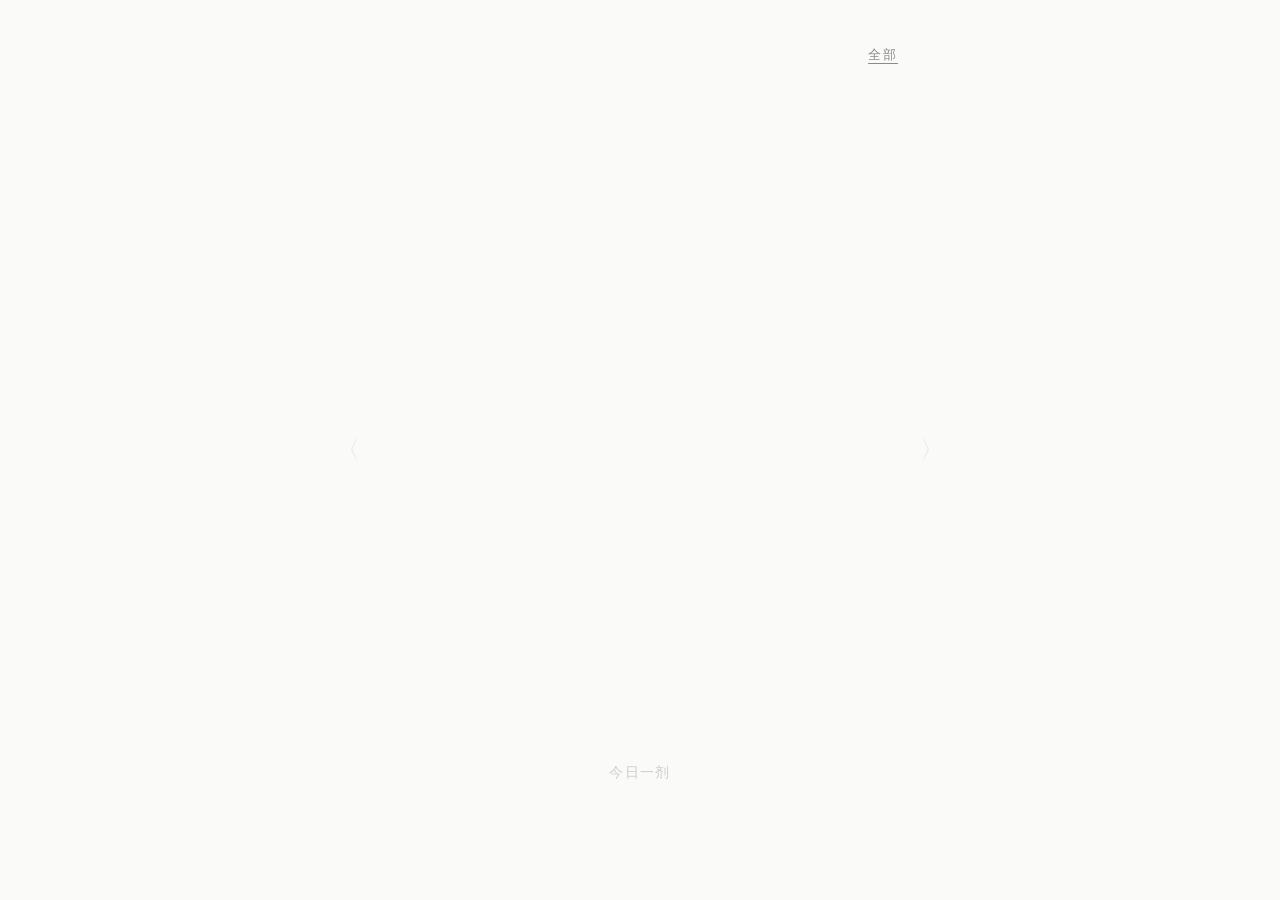
==== index.html @ f37bb840 "用书方_3.html 覆写 index.html" ====
<!DOCTYPE html>
<html lang="zh-CN">
<head>
<meta charset="UTF-8">
<meta name="viewport" content="width=device-width, initial-scale=1.0, maximum-scale=1.0, user-scalable=no">
<title>书方</title>
<style>
:root {
    --bg: #fafaf9;
    --text: #1a1a1a;
    --text-light: #8a8a86;
    --divider: #e8e6e3;
    --max-width: 640px;
    --padding-x: 32px;
}

* { box-sizing: border-box; margin: 0; padding: 0; }

body {
    background-color: var(--bg);
    color: var(--text);
    -webkit-font-smoothing: antialiased;
    overflow-x: hidden;
}

/* 选择模式：无衬线 */
.tag-btn, .daily-btn, .logo, .action-btn, .back-btn, .degraded-hint {
    font-family: "PingFang SC", "Noto Sans SC", -apple-system, sans-serif;
}

/* 阅读模式：衬线 */
.guide-text, .quote-text, .book-meta {
    font-family: "Noto Serif SC", "Source Han Serif SC", STSong, serif;
}

.view-container {
    max-width: var(--max-width);
    margin: 0 auto;
    padding: 0 var(--padding-x);
    min-height: 100vh;
    display: none;
    opacity: 0;
    transition: opacity 0.4s ease;
}

.view-container.active {
    display: flex;
    flex-direction: column;
    opacity: 1;
}

.hidden { display: none !important; }

/* ======== 首页 ======== */
.home-content {
    flex: 1;
    display: flex;
    flex-direction: column;
    justify-content: center;
    align-items: center;
    padding-bottom: 20vh;
}

.logo {
    font-size: 24px;
    font-weight: normal;
    letter-spacing: 0.5em;
    margin-bottom: 60px;
}

.tags-grid {
    display: grid;
    grid-template-columns: repeat(2, 1fr);
    gap: 20px 40px;
    margin-bottom: 60px;
}

button {
    background: none;
    border: none;
    color: var(--text);
    cursor: pointer;
    outline: none;
    -webkit-tap-highlight-color: transparent;
}

.tag-btn {
    font-size: 14px;
    letter-spacing: 0.05em;
    padding: 10px;
    transition: opacity 0.2s;
}

.tag-btn:active { opacity: 0.5; }

.daily-dose { margin-top: 40px; }
.daily-btn {
    font-size: 12px;
    color: var(--text-light);
    letter-spacing: 0.1em;
}

/* ======== 散落星空 Overlay ======== */
.grid-overlay {
    position: absolute; top: 0; left: 0; width: 100%; height: 100%;
    background: var(--bg); z-index: 60;
    opacity: 0; pointer-events: none;
    transition: opacity 0.5s cubic-bezier(0.4, 0, 0.2, 1);
}
.grid-overlay.visible {
    opacity: 1; pointer-events: auto;
}
.grid-close {
    position: absolute; top: 24px; left: var(--padding-x);
    font-size: 24px; color: #ccc; cursor: pointer; padding: 10px; z-index: 70;
}

/* 散落词条：绝对定位 + 有机漂浮动画 */
.star-word {
    position: absolute;
    font-family: "Noto Serif SC", "Source Han Serif SC", STSong, serif;
    font-size: 32px;
    letter-spacing: 0.2em;
    color: var(--text);
    text-align: center;
    cursor: pointer;
    background: none; border: none;
    padding: 12px 8px;
    -webkit-tap-highlight-color: transparent;
    transition: opacity 0.3s;
    animation: float-organic var(--float-dur, 5.5s) ease-in-out infinite;
    animation-delay: var(--float-delay, -2s);
    /* 默认不显示，overlay visible 时渐显 */
    opacity: 0;
    transition: opacity 0.6s 0.15s ease;
}
.grid-overlay.visible .star-word {
    opacity: var(--star-opacity, 1);
}
.star-word:active { opacity: 0.35 !important; }
.star-word.word-long {
    font-size: 26px; letter-spacing: 0.1em;
    left: 50% !important;
    transform: translateX(-50%);
}

/* 为长词单独定义含 translateX(-50%) 的动画 */
.star-word.word-long {
    animation: float-organic-long var(--float-dur, 6s) ease-in-out infinite;
    animation-delay: var(--float-delay, -1s);
}

@keyframes float-organic {
    0%, 100% { transform: translateY(0); }
    50%      { transform: translateY(-12px); }
}
@keyframes float-organic-long {
    0%, 100% { transform: translateX(-50%) translateY(0); }
    50%      { transform: translateX(-50%) translateY(-10px); }
}

/* ====== 每个词条的有机漂浮参数（坐标由 JS 动态注入） ====== */
.star-word:nth-child(1) { --float-dur: 5.2s; --float-delay: -1.5s; --star-opacity: 1; }
.star-word:nth-child(2) { --float-dur: 6.4s; --float-delay: -3.2s; --star-opacity: 1; }
.star-word:nth-child(3) { --float-dur: 4.8s; --float-delay: -0.8s; --star-opacity: 0.55; }
.star-word:nth-child(4) { --float-dur: 5.8s; --float-delay: -2.1s; --star-opacity: 1; }
.star-word:nth-child(5) { --float-dur: 7.0s; --float-delay: -4.5s; --star-opacity: 0.6; }
.star-word:nth-child(6) { --float-dur: 6.0s; --float-delay: -1.0s; --star-opacity: 1; }
.star-word:nth-child(7) { --float-dur: 5.5s; --float-delay: -3.8s; --star-opacity: 0.55; }
.star-word:nth-child(8) { --float-dur: 4.5s; --float-delay: -2.5s; --star-opacity: 1; }

/* ======== 处方页 ======== */
#dose-view { position: relative; padding-top: 40px; padding-bottom: 80px; }

.back-btn {
    position: absolute;
    top: 24px;
    left: var(--padding-x);
    font-size: 18px;
    color: rgba(0,0,0,0.2);
    padding: 10px 10px 10px 0;
}

.degraded-hint {
    font-size: 12px;
    color: #b0aea8;
    text-align: center;
    margin-top: 20px;
    margin-bottom: 20px;
}

.guide-section {
    margin-top: 60px;
    min-height: 60vh;
}

.book-id {
    font-size: 12px;
    color: var(--text-light);
    margin-bottom: 24px;
}

.guide-text p {
    font-size: 16px;
    line-height: 2.0;
    margin-bottom: 1.5em;
    text-align: justify;
}

/* 悬浮呼吸箭头 */
.scroll-hint {
    position: fixed;
    bottom: 24px;
    left: 50%;
    transform: translateX(-50%);
    font-size: 24px;
    color: var(--text);
    opacity: 0.15;
    animation: breathe 2s ease-in-out infinite;
    pointer-events: none;
    z-index: 10;
}

@keyframes breathe {
    0%, 100% { opacity: 0.1; }
    50% { opacity: 0.3; }
}

.quotes-section { margin-top: 100px; }

.book-meta { margin-bottom: 60px; }
.book-title { font-size: 16px; font-weight: bold; margin-bottom: 4px; }
.book-author { font-size: 14px; color: var(--text-light); }

.quote-item {
    margin-bottom: 60px;
    opacity: 0;
}

.quote-text {
    font-size: 18px;
    line-height: 2.2;
    text-align: justify;
    white-space: pre-wrap;
}

.quote-divider {
    width: 100%;
    height: 1px;
    background-color: var(--divider);
    margin: 30px 0 60px 0;
}

.extras-box {
    margin-top: 80px;
    font-size: 12px;
    color: var(--text-light);
    line-height: 1.8;
}

.end-marker {
    font-size: 10px;
    color: #ccc;
    text-align: center;
    margin-top: 60px;
    margin-bottom: 80px;
}

.footer-actions {
    display: flex;
    flex-direction: column;
    align-items: center;
    gap: 30px;
}

.action-btn {
    font-size: 14px;
    color: var(--text-light);
}

.next-dose { color: var(--text); }

/* ======== 新版首页：呼吸镜面 ======== */
.mirror-container {
    position: relative;
    width: 100vw;
    height: 100vh;
    display: flex;
    justify-content: center;
    align-items: center;
    transition: background-color 0.3s ease;
}

.touch-zone {
    position: absolute; top: 0; height: 100%; z-index: 10;
}
.touch-left { left: 0; width: 25%; }
.touch-right { right: 0; width: 25%; }
.touch-center { left: 25%; width: 50%; cursor: pointer; }

.word-scaler {
    transition: transform 0.3s cubic-bezier(0.4, 0, 0.2, 1);
    will-change: transform;
    z-index: 1;
    pointer-events: none;
}
.word-scaler.clicked {
    transform: scale(0.96);
}

.emotion-word {
    font-family: "Noto Serif SC", "Source Han Serif SC", STSong, serif;
    letter-spacing: 0.2em;
    color: var(--text);
    text-align: center;
    opacity: 0;
    pointer-events: none;
    will-change: transform, opacity;
}

.word-short { font-size: 48px; }
.word-long { font-size: 32px; letter-spacing: 0.1em; }

.emotion-word.breathing {
    animation: breatheAnim 5.5s cubic-bezier(0.4, 0.0, 0.2, 1) forwards;
}
@keyframes breatheAnim {
    0%   { opacity: 0; transform: scale(0.95) translateY(10px); }
    20%  { opacity: 1; transform: scale(1) translateY(0); }
    70%  { opacity: 1; transform: scale(1.02) translateY(0); }
    100% { opacity: 0; transform: scale(1.05) translateY(-5px); }
}

.all-tags-btn {
    position: absolute;
    top: 32px;
    right: var(--padding-x);
    font-size: 13px;
    color: #8a8a86;
    z-index: 30;
    cursor: pointer;
    letter-spacing: 0.15em;
    padding: 14px;
    text-decoration: underline;
    text-underline-offset: 4px;
}

.daily-dose-btn-mirror {
    position: absolute;
    bottom: 12%;
    font-size: 14px;
    color: var(--text-light);
    letter-spacing: 0.1em;
    z-index: 20;
    padding: 10px 20px;
    opacity: 0.4;
    transition: opacity 1s ease, color 1s ease;
}
.daily-dose-btn-mirror.idle-breathe {
    animation: pulseText 4s infinite alternate;
}
.daily-dose-btn-mirror.flash-highlight {
    opacity: 0.9 !important;
    color: var(--text) !important;
    animation: none;
}
@keyframes pulseText {
    0% { opacity: 0.4; }
    100% { opacity: 0.8; }
}

.grid-overlay { position: absolute; top: 0; left: 0; width: 100%; height: 100%; background: var(--bg); z-index: 60; display: flex; flex-direction: column; justify-content: center; align-items: center; opacity: 0; pointer-events: none; transition: opacity 0.4s ease; }
.grid-overlay.visible {
    opacity: 1; pointer-events: auto;
}
.grid-close {
    position: absolute; top: 24px; left: var(--padding-x);
    font-size: 24px; color: #ccc; cursor: pointer; padding: 10px;
}

/* ======== 方案 A'：排版符号暗喻（边缘括号） ======== */
.edge-hint {
    position: absolute;
    top: 50%;
    transform: translateY(-50%);
    font-family: "Noto Serif SC", "Source Han Serif SC", STSong, serif;
    font-size: 24px;
    color: var(--text);
    opacity: 0.08;
    pointer-events: none;
    z-index: 5;
    user-select: none;
}
.edge-left { left: 16px; }
.edge-right { right: 16px; }

/* 调整：手机上 opacity 0.08 太弱，提升到 0.12，并加大字号和加粗 */
@media (max-width: 639px) {
    .edge-hint {
        opacity: 0.18;
        font-weight: 400;
    }
}

/* ======== 方案 C：延迟轻语 ======== */
.delayed-whisper {
    position: absolute;
    bottom: 20%;
    font-family: "PingFang SC", "Noto Sans SC", sans-serif;
    font-size: 10px;
    color: #ccc;
    letter-spacing: 0.1em;
    opacity: 0;
    pointer-events: none;
    z-index: 20;
    transition: opacity 1.5s ease;
}
.delayed-whisper.show {
    opacity: 1;
}

@media (min-width: 640px) {
    :root { --padding-x: 48px; }
}

</style>
</head>
<body>

    <div id="home-view" class="view-container mirror-container active">
        <div class="all-tags-btn" id="btn-show-all" style="font-family:'PingFang SC','Noto Sans SC',sans-serif">全部</div>

        <div class="edge-hint edge-left">〈</div>
        <div class="edge-hint edge-right">〉</div>

        <div class="touch-zone touch-left" id="zone-prev"></div>
        <div class="touch-zone touch-center" id="zone-enter"></div>
        <div class="touch-zone touch-right" id="zone-next"></div>

        <div class="word-scaler" id="word-scaler">
            <div id="emotion-display"></div>
        </div>

        <div class="delayed-whisper" id="delayed-whisper">轻触左右边缘切换</div>

        <div class="daily-dose-btn-mirror" id="daily-btn-mirror">今日一剂</div>

        <div class="grid-overlay" id="grid-overlay" style="display:none">
            <div class="grid-close" id="btn-close-all">×</div>
            <button class="star-word" data-tag="无聊">无聊</button>
            <button class="star-word" data-tag="迷茫">迷茫</button>
            <button class="star-word" data-tag="厌倦">厌倦</button>
            <button class="star-word" data-tag="浮躁">浮躁</button>
            <button class="star-word" data-tag="疲惫">疲惫</button>
            <button class="star-word word-long" data-tag="空游无所依">空游无所依</button>
            <button class="star-word" data-tag="烦闷">烦闷</button>
            <button class="star-word" data-tag="平淡">平淡</button>
        </div>
    </div>

    <div id="dose-view" class="view-container hidden">
        <button class="back-btn" id="nav-back">←</button>
        <div id="degraded-hint" class="degraded-hint hidden"></div>
        <div class="guide-section">
            <div class="book-id" id="render-id"></div>
            <div class="guide-text" id="render-guide"></div>
        </div>
        <div class="scroll-hint" id="scroll-arrow">↓</div>
        <div class="quotes-section" id="render-quotes"></div>
        <div class="footer-actions hidden" id="footer-actions">
            <button class="action-btn next-dose" id="nav-next">换一剂 →</button>
            <button class="action-btn back-home" id="nav-home">回到首页</button>
        </div>
    </div>

<script>
var BOOKS = [{"id":"001","title":"棋王","author":"阿城","summary":"一个痴迷下棋的知青，在最匮乏的年代里活出了最富足的样子","tags":{"primary":"迷茫","secondary":["浮躁","空游无所依"]},"guide":"你并不是不知道自己要什么。你知道得太多了。\n\n大学像一张摆满菜单的桌子，所有人都在告诉你\"这个有前途\"\"那个最保值\"，你每样都尝了一口，却没有一样真正饿了你的胃。迷茫不是选项不够多的病，恰好相反——是你脑子里塞了太多别人的菜单，反而听不见自己胃在叫。王一生面对这个问题的时候，他的解法近乎粗暴：别想了，下棋。别人串联、刷题、走关系，他就坐在那儿，跟一盘棋较劲。他把命放在棋里，棋就还他一个不被时代冲走的位置。\n\n这个叫\"棋呆子\"的人身上有一种你不太能在校园里看到的品质：他不急于解释自己。别人觉得他呆、觉得他怪，他就笑一笑，继续摆棋。不争辩、不剖白、不写小作文自我辩护。这种近乎沉默的笃定，在一个人人都在经营人设的环境里，是一种很稀缺的定力。迷茫的时候，你最需要的不是更清晰的规划，而是先找到一件不需要向任何人解释理由的事情，然后先把它做完。\n\n读完《棋王》大约需要一个下午。不长，刚好够你从宿舍床铺滑到书桌前。不用做笔记，不用画思维导图，你就看王一生怎么在火车上吃饭——米饭粒儿沾了一脸，一粒一粒捡起来吃掉——然后你会知道，\"活着\"这事儿，有时候就藏在把一件小事做到底的执拗里。","quotes":["我因为不喜欢象棋，也就不去关心什么象棋冠军，但王一生的大名，却常被班上几个棋篓子供在嘴上，我也就对其事迹略闻一二，知道王一生外号棋呆子，棋下得很神不用说，而且在他们学校那一年级里数理成绩总是前数名。我想棋下得好而有个数学脑子，这很合情理，可我又不信人们说的那些王一生的呆事，觉得不过是大家寻佚闻鄙事以快言论罢了。","棋开始了。上千人不再出声儿。只有自愿服务的人一会儿紧一会儿慢地用话传出棋步，外边儿自愿服务的人就变动着棋子儿。风吹得八张大纸哗哗地响，棋子儿荡来荡去。太阳斜斜地照在一切上，烧得耀眼。前几十排的人都坐下了，仰起来看，后面的人也挤得紧紧的，一个个土眉土眼，头发长长短短吹得飘，再没人动一下，似乎都要把命放在棋里搏。\n\n我心里忽然有一种很古的东西涌上来，喉咙紧紧地往上走。读过的书，有的近了，有的远了，模糊了。平时十分佩服的项羽、刘邦都在目瞪口呆，倒是尸横遍野的那些黑脸士兵，从地下爬起来，哑了喉咙，慢慢移动。一个樵夫，提了斧在野唱。忽然又仿佛见了呆子的母亲，用一双弱手一张一张地折书页。","不久，脚卵抬起头，看着王一生说：\"天下是你的。\"抽出一支烟给王一生，又说：\"你的棋是跟谁学的？\"王一生也看着脚卵，说：\"跟天下人。\""],"extras":{"availability":"微信读书免费可读；纸书收录于阿城文集《棋王·树王·孩子王》","ifYouLike":"《树王》《孩子王》（阿城同系列）；《活着》（余华）——同样是在匮乏中活出尊严的故事"}},{"id":"002","title":"给青年的十二封信","author":"朱光潜","summary":"一位美学大师用十二封信，和年轻人聊读书、动与静、升学、人生——不教你怎么赢，但教你怎么活","tags":{"primary":"迷茫","secondary":["浮躁","烦闷"]},"guide":"你说你迷茫。但这可能不是一个\"问题\"，而是一个\"阶段\"——区别在于，前者需要被解决，后者只需要被穿越。\n\n\"迷茫\"这个词本身就暴露了你的姿势：你在用眼睛找路，而不是用脚。你站在十字路口，希望有人告诉你哪条路是对的，但朱光潜在第一封信里就把这条路堵死了——他不给答案。不是因为他吝啬，而是因为他知道，别人给的答案在你身上待不了三天。所以他只做一件事：给你一套自己找答案的方法。谈读书，说你与其碎片化地刷帖子，不如拿一整块时间啃一本\"不紧急\"的书，因为\"在读书中寻出一种趣味，你将来抵抗引诱的能力比别人定要大些\"。谈动与静，说人之所以烦闷，大半是因为身体和心灵有一个闲着——解决烦闷的方法不是想通，而是动起来。谈升学选课，说别把兴趣和社会需求对立起来，你感兴趣的东西做到极致，社会自然会为它定价。\n\n十二封信，写于将近一百年前。一百年前的年轻人也在迷茫，迷茫的内容换了一茬又一茬，但迷茫的结构一模一样。这至少说明一件事：迷茫不是你的错，它是二十岁的出厂设置。\n\n每封信只需十分钟。一天读一封，读完就合上。这十二天里你可能不会\"想通\"任何东西——但你可能会开始做一些事。而这恰好就是朱光潜想说的全部：路是在走的过程中被踩出来的，不是在站的过程中被看出来的。","quotes":["你如果在读书中寻出一种趣味，你将来抵抗引诱的能力比别人定要大些。这种兴趣你现在不能寻出，将来永不会寻出的。凡人都越老越麻木，你现在已比不上三五岁的小孩子们那样好奇、那样兴味淋漓了。你长大一岁，你感觉兴味的锐敏力便须迟钝一分。","愁生于郁，解愁的方法在泄；郁由于静止，求泄的方法在动。从前儒家讲心性的话，从近代心理学眼光看，都很粗疏，只有孟子的\"养气\"说、宋儒的\"变化气质\"说，是颠扑不破的。我把这两说综合起来，下一个注脚：便是\"在动中求泄\"。","做学问，做事业，在人生中都只能算是第二桩事。人生第一桩事是生活。我所谓\"生活\"是\"享受\"，是\"领略\"，是\"培养生机\"。假若为学问为事业而忘却生活，那种学问事业在人生中便失其真正意义与价值。","所谓真正立志，不仅要接受现在的事实，尤其要抓住现在的机会。如果立志要做一件事，那件事的成功尽管在很远的将来，而那件事的发动必须就在目前一顷刻。"],"extras":{"availability":"微信读书免费可读（多个版本）；纸书各出版社均有","ifYouLike":"《谈美》（朱光潜）——同一支笔写美学，更轻盈；《沉思录》（马可·奥勒留）——如果朱光潜是朋友，奥勒留是那个沉默的长辈"}},{"id":"003","title":"心流：最优体验心理学","author":"米哈里·契克森米哈赖（Mihaly Csikszentmihalyi）","summary":"用几十年的实证研究回答一个古老问题：人什么时候最快乐？答案是——完全沉浸在一件事里，忘记时间存在的时候","tags":{"primary":"浮躁","secondary":["无聊","平淡"]},"guide":"你不是浮躁。你是被设计成这样的。\n\n每一个 app 背后都站着一群全世界最聪明、收入最高的工程师，他们的工作不是服务你，而是让你的注意力停不下来。你滑走一个视频，下一个自动补上；你关掉一个通知，三个新的弹出来。你觉得自己\"缺乏专注力\"？不对。你的专注力没有被削弱——它只是被一群比你更懂你大脑弱点的人精确地收割了，然后卖给了广告商。这不是你的错。但这确实是你的问题——因为你已经太久没有体验过一种叫做\"心流\"的感觉：完全沉浸在一件事里，忘记自己、忘记时间、忘记手机还存在。\n\n契克森米哈赖用几十年的实证研究把这个词钉在了心理学地图上。他发现了一个反直觉的事实：人类最快乐的时刻，不是放松的时候，不是享乐的时候，而是\"用全部技能去应对一个刚好超出能力边界的挑战\"的时候。打游戏时的忘我、打球时的手感、解题时的沉浸——这些都是心流的廉价版本。昂贵版本的心流需要四个条件：清晰的目标、即时的反馈、挑战与技能的平衡、对当下的完全投入。好消息是，这四个条件不需要你删除所有 app 去深山修行，你只需要把它们种进你已有的日常生活里。\n\n这本书不用从头读到尾。先读第三章和第四章，大概两小时。读完后，挑一件你今天非做不可的事——洗碗、跑步、背单词都行——在开始之前给自己定一个微小的目标（比如\"洗完所有碗之前不摸手机\"），然后只关注这一个目标。你会想起很久以前，那时候你还不靠滑手机来杀死时间，那时候二十分钟像一辈子那么长，并且一点都不无聊。","quotes":["心流即一个人完全沉浸在某种活动当中，无视其他事物存在的状态。这种体验本身带来莫大的喜悦，使人愿意付出巨大的代价。","控制意识才能控制体验，而控制意识最直接的方法，就是控制注意力。注意力是一种稀缺资源，它决定哪些信息进入意识，哪些被排除在外。","大多数人一生都在两种状态之间来回摆动：工作时感到焦虑，闲暇时感到无聊。而心流体验恰好处于焦虑与无聊之间的那个窄道——当挑战刚好超出技能，两者同时被拉高时，心流就会出现。","幸福并非瞬间发生，也不受外在事件操纵，而是取决于我们对外在事物的阐释。只有学会控制意识的人，才能决定自己的生活体验，进而接近幸福。"],"extras":{"availability":"微信读书可读（中信出版社译本）；英文原版 Flow: The Psychology of Optimal Experience","ifYouLike":"《刻意练习》（安德斯·艾利克森）——心流的操作方法；《贪婪的多巴胺》（丹尼尔·利伯曼）——从神经科学解释为什么短视频比心流更容易上瘾"}},{"id":"004","title":"德米安：彷徨少年时","author":"赫尔曼·黑塞（Hermann Hesse）","summary":"一个少年在光明与黑暗之间找到真正的自我——每个大学生的内心传记","tags":{"primary":"迷茫","secondary":["烦闷"]},"guide":"你总觉得你应该活成一个\"更好的人\"。这是你最累的地方，也是你最迷茫的根源。\n\n黑塞管这个叫\"光明世界\"——父母教给你的规矩、老师表扬的品质、朋友圈里被点赞的人设。你在这个世界里活了二十年，熟练、安全、但总觉得哪里不对劲。因为还有一个\"黑暗世界\"——那些你不能跟人说的嫉妒、不甘、生理冲动、对某些人的莫名厌恶——被你压在意识底下，假装不存在。辛克莱在书里用的词是\"该隐的印记\"。他花了整本书的时间去理解一件事：你不是要消灭你的黑暗面，你是要把光明和黑暗合在一起，变成你真正的名字。德米安帮他做了这件事，而你身边可能还没有德米安——这本书可以临时顶替一下。\n\n这不是一本\"读完就豁然开朗\"的书。你读的时候大部分时间会跟辛克莱一样困惑。但你会记住一个意象：一只鸟要从蛋壳里出来。蛋壳就是你现在的生活——舒服、透明、但也困住你。啄破壳的过程疼，而且你不知道外面是什么。黑塞说，没有人能替你把壳啄破，但有人可以告诉你：壳外面有空气。\n\n全书很短，但建议你分成三个晚上读完。每次读到你觉得\"这个角色在说我也不懂的话\"的时候，就合上书——第二天你会发现，那些话睡了一觉后变清楚了。这不是魔法，这是黑塞。","quotes":["鸟要挣脱出壳。蛋就是世界。谁要出生，就必须摧毁一个世界。鸟飞向神。神的名字叫阿布拉克萨斯。","每个人的生命都是一条通向自我的路，是一条路的尝试，是一条小径的悄然召唤。从来不曾有人完全成为他自己，但每个人都努力想要成为他自身——有人模糊地，有人清楚地，各尽其力。","我想要的，只是试着活出我内心真正想要活出的东西。为什么这如此困难？","如果你生来就是一只蝙蝠，你就不必像鸵鸟那样看问题。你只需正视自己的深渊，而不是把它推到别人身上。"],"extras":{"availability":"微信读书可读（多个译本，推荐姜乙译本）","ifYouLike":"《悉达多》（黑塞同作者，更短更轻）；《牧羊少年奇幻之旅》（保罗·柯艾略）——如果德米安的象征让你觉得太重，这本是它的轻量版"}},{"id":"005","title":"素履之往","author":"木心","summary":"一本不需要从头读的书——翻到哪页读哪页，每句话都是一个独立的宇宙","tags":{"primary":"无聊","secondary":["厌倦","迷茫"]},"guide":"你觉得无聊。打开手机，滑十分钟，更无聊了。不是因为手机里没有东西——是因为那些东西都不需要你动脑子。你在用不需要咀嚼的内容喂养一个需要咀嚼的大脑，然后这个大脑告诉你：我还是饿。\n\n木心写的是一本\"不需要从头读\"的书。你随便翻到哪一页，一两句话，然后合上。他会说\"生活的最佳状态是冷冷清清的风风火火\"，会说\"玩物丧志，其志小，志大者玩物养志\"，会说\"所谓无底深渊，下去，也是前程万里\"。每一句都像一个精心布置的思维陷阱——你以为你懂了，走两步发现不对，再走两步发现他说的跟你第一反应想的完全相反。这个过程叫做\"咀嚼\"。你刷一百条短视频，大脑在接收；你读一句木心，大脑开始工作。无聊和独处之间，就差这一层认知的窗户纸。\n\n这本书最适合放在手机旁边。每次你想打开一个短视频 app 的时候，先打开这本书，读一句。读完合上。你会开始发现，那句话在你走路、吃饭、发呆的时候自己发酵。你不是无聊——你只是太久没有给大脑喂需要消化的东西了。","quotes":["生活的最佳状态是冷冷清清的风风火火。","玩物丧志，其志小，志大者玩物养志。","所谓无底深渊，下去，也是前程万里。","一个人到世界上来，来做什么？爱最可爱的，最好听的，最好看的，最好吃的。","地图是平的，历史是长的，艺术是尖的。"],"extras":{"availability":"微信读书可读；纸书收录于木心作品系列（广西师范大学出版社）","ifYouLike":"《哥伦比亚的倒影》（木心散文，比素履更绵长）；《惶然录》（费尔南多·佩索阿）——另一个躲在文字后面的灵魂，比木心更不安"}},{"id":"006","title":"活着","author":"余华","summary":"一个人送走了他生命中的每一个人，然后继续活着——这不是惨，是告诉你\"活着\"这个词本身就够了","tags":{"primary":"厌倦","secondary":["疲惫","烦闷"]},"guide":"你说你厌倦了。厌倦上课，厌倦食堂，厌倦每天一模一样的生活。你说你累了。这种累不是身体累——身体累睡一觉就好了——这种累是心里的累：跟人相处要算计，不跟人相处又孤独，想努力不知道往哪使劲，想躺平又觉得自己在浪费生命。\n\n福贵没有时间想这些。\n\n他从一个败光家产的少爷，变成一介佃农。他亲手埋了他爹、他娘、他儿子有庆、他女儿凤霞、他老婆家珍、他女婿二喜、他外孙苦根。七个人，七座坟，他一个一个挖、一个一个埋。然后他买了一头老牛，耕田、吃饭、睡觉。余华没有让福贵崩溃。余华让福贵活着。是因为\"活着\"这件事本身不需要理由——不是\"为了什么而活着\"，就是\"活着\"。你厌倦的那些日常——去食堂的路上阳光很好、室友在打鼾你还没睡、洗了个热水澡——福贵用一辈子告诉你，这些东西就是活着的全部内容。\n\n读完你可能会沉默一段时间。不是难过——是觉得\"哦，原来我已经在活着了\"。这不需要你考到什么成绩、拿到什么 offer、完成什么计划。你已经在了。你在呼吸。这件事本身就够。","quotes":["人是为活着本身而活着的，而不是为活着之外的任何事物所活着。","我看着那条弯曲着通向城里的小路，听不到我儿子赤脚跑来的声音。月光照在路上，像是撒满了盐。","做人还是平常点好，争这个争那个，争来争去赔了自己的命。像我这样，说起来是越混越没出息，可寿命长。我认识的人一个挨着一个死去，我还活着。","最初我们来到这个世界，是因为不得不来；最终我们离开这个世界，是因为不得不走。"],"extras":{"availability":"微信读书可读；纸书极便宜、到处有售","ifYouLike":"《许三观卖血记》（余华同作者，比活着多了一点幽默）；《人生海海》（麦家）——另一个\"活着\"的故事，更曲折"}},{"id":"007","title":"被讨厌的勇气","author":"岸见一郎 / 古贺史健","summary":"一个困惑的年轻人和一位哲人用五个夜晚，把你的\"精神内耗\"逐层拆解，然后告诉你：你所有的痛苦都是你自己选的——你可以不选","tags":{"primary":"疲惫","secondary":["迷茫","烦闷"]},"guide":"你看这页之前，脑子里可能同时跑着三件事：某人前天那句话到底什么意思？辅导员发的那个通知要不要跟？自己好像又在浪费时间了怎么办？三件事织成一张网，你在网里打转，什么都没做，但特别累。\n\n阿德勒心理学管这个状态叫\"对他人的课题的过度介入\"。全书最锋利的概念叫\"课题分离\"——一件事的后果最终由谁承担，这件事就是谁的课题。别人怎么看你，是别人的课题，不是你的。你为之焦虑、害怕冲突、反复自我审查——这些不是别人的控制，是你自己选择把别人的课题扛在了肩上。听起来冷血？哲人用了整本书跟你辩论这件事。年轻人反复质疑、反驳、甚至愤怒——你想得到的反驳他都说了一遍，你想不到的他也说了。然后哲人逐一回应。\n\n这不是一本温情脉脉的书。你读完第一夜可能会不舒服——因为它不共情你，它戳你。读到第三夜你会开始觉得好笑——好笑自己困在那么多\"别人怎么想\"里。\"被讨厌的勇气\"不是说你要做一个讨厌的人，而是说自由就是不再害怕被某些人讨厌。你不必讨好所有室友、所有同学、所有长辈。你只需要对自己诚实。\n\n建议按书的节奏读——五个夜晚，每次读一夜（约 40 页）。哲人每顿辩论的量刚好够消化一个晚上。合上书之后，想想\"今天哪件事其实不是我的课题\"。","quotes":["所谓的自由，就是被别人讨厌。如果你无法承受被人讨厌，那你就只能继续不自由地活着。","基本上一切人际关系的矛盾，都起因于对别人的课题妄加干涉，或自己的课题被别人妄加干涉。只要能够进行课题分离，人际关系就会发生剧烈改变。","人之所以不幸，并不是因为过去或环境，更不是因为能力不足，只是因为缺乏\"获得幸福的勇气\"。","不与任何人竞争，只要自己不断前进即可。健全的自卑感不是来自与他人的比较，而是来自与\"理想的自己\"的比较。"],"extras":{"availability":"微信读书可读","ifYouLike":"《自卑与超越》（阿德勒原著，更学术但更原汁原味）；《非暴力沟通》（马歇尔·卢森堡）——课题分离解决了\"要不要管\"，非暴力沟通解决\"怎么管\""}},{"id":"008","title":"我与地坛","author":"史铁生","summary":"一个人在轮椅上把一座废弃的古园坐了十五年，把它坐成了一个宇宙","tags":{"primary":"空游无所依","secondary":["迷茫","烦闷"]},"guide":"你感到\"空游无所依\"。这个状态很抽象——没有具体的痛处，但也没有具体的锚点。你漂浮在课表、食堂、宿舍之间，像一只没系绳的气球，往哪飘都行，但往哪飘都不重要。\n\n史铁生二十岁那年突然走不了路了。这不是比喻——他真的站不起来了。愤怒、绝望、把自己关在屋子里。然后有一天他被推进了一个废弃的古园——北京地坛。他本以为只是消磨一个下午，结果他把地坛坐了十五年。在这十五年里，他发现了一件事：一个人的锚点可以不是\"事业\"、\"成就\"、\"被人需要\"这些大词，而是一种\"看见\"——看见四季在园子里轮转，看见一个老人每天准时来散步，看见落日把一面旧墙染成琥珀色，看见自己的母亲偷偷跟在轮椅后面不敢让他发现。《我与地坛》最惊人的地方在于，它不是一个\"身残志坚\"的故事。它是一个人用最缓慢的速度、在最窄小的范围内，重新学会\"待在世界上\"的故事。\n\n读这一篇就够了（书里还有其他篇目，但《我与地坛》那一篇是核心）。大概一个小时。读的时候注意看史铁生写景物的方式——他不抒情，他只描述。一棵树、一束光、一片雪。他写这些东西的方式会让你突然意识到：你很久没有真正\"看见\"你身边的东西了。无依不是因为没有东西可以依靠。是因为你还没有坐下来，安静到足够去依靠它们。","quotes":["一个人，出生了，这就不再是一个可以辩论的问题，而只是上帝交给他的一个事实；上帝在交给我们这件事实的时候，已经顺便保证了它的结果。所以死是一件不必急于求成的事，死是一个必然会降临的节日。","多年来我头一次意识到，这园中不单是处处都有过我的车辙，有过我车辙的地方也都有过母亲的脚印。","太阳，他每时每刻都是夕阳也都是旭日。当他熄灭着走下山去收尽苍凉残照之际，正是他在另一面燃烧着爬上山巅布散烈烈朝辉之时。","就命运而言，休论公道。"],"extras":{"availability":"微信读书可读（收录于《我与地坛》同名散文集）","ifYouLike":"《病隙碎笔》（史铁生，更碎更哲学）；《瓦尔登湖》（梭罗）——另一个把一片固定区域活成一个宇宙的人"}},{"id":"009","title":"刀锋","author":"威廉·萨默塞特·毛姆（W. Somerset Maugham）","summary":"一个退伍兵不工作、不社交、不解释，满世界晃荡找\"人生的意义\"——如果你也在找，他不是答案，但他证明了找本身就是一种活法","tags":{"primary":"空游无所依","secondary":["迷茫","厌倦"]},"guide":"你有过一个瞬间——比如周五晚上所有人都出去玩了，你一个人坐在宿舍里，突然不知道自己在干什么。不是难过，不是焦虑，就是\"空\"。像站在候车室的正中间，四面都有出口，但没有一个上面写着你的名字。\n\n拉里·达雷尔在书里花了十年来回答这个问题。他在一战中开过战斗机，亲眼看见战友死在他面前。退伍回来，他有体面的收入、可以迎娶一个漂亮的芝加哥姑娘、随时能进入她父亲的企业。他没有哭天喊地，也没有看破红尘。他只是说：我不想这样活。然后他去了巴黎，窝在图书馆里读哲学，每天八到十个小时。去了印度，学瑜伽、冥想、见各种奇奇怪怪的人。去了一个煤矿做苦力。最后他成了一个\"没有职业的人\"，在纽约开出租，写一本没人会出版的书。所有人都在说他荒废了人生，只有他自己知道——他一生都在做一件事：找出\"我是谁\"的答案。这件事没有 deadline，没有 KPI，而他非常认真地在做。\n\n这本小说最有意思的地方是：毛姆没有让你去崇拜拉里。他让你同时看到拉里的未婚妻伊莎贝尔——结婚、住大房子、过上流社会生活，而且过得不错。你是伊莎贝尔还是拉里？毛姆不替你选。他只是证明了一件事：空游无所依不一定是一种病；也许你只是在漂浮期，而有些人漂浮了一辈子，然后活着抵达了。","quotes":["一把刀的锋刃很不容易越过，因此智者说得救之道是困难的。","我想知道人生到底是为什么，有没有意义。我不在乎犯错误。也许在犯了一个错误之后，我能发现自己到底要什么。","我从来不觉得日子无聊。我有很多事情要想，有很多书要读。","人生如果不想随波逐流，就等于是场豪赌。但大多数人，只是求生，只有少数人才生活。"],"extras":{"availability":"微信读书可读（多个译本，推荐周煦良译本）","ifYouLike":"《月亮与六便士》（毛姆同作者，更极端的选择）；《斯通纳》（约翰·威廉斯）——另一条\"不随波逐流\"的路，比拉里更安静"}},{"id":"010","title":"人间草木","author":"汪曾祺","summary":"一个老头写葡萄怎么长、咸鸭蛋怎么腌、昆明的雨怎么下——你读完之后发现，烦闷的解药是\"把感官重新打开\"","tags":{"primary":"烦闷","secondary":["平淡","无聊"]},"guide":"你烦闷的时候有没有想过：你多久没有闻过东西了？\n\n不是手机屏幕的味道，不是食堂油炸的味道——是雨后的泥土、晒过的被子、走过一棵开花的树突然被香气砸到头。汪曾祺的《人间草木》不是写给你的大脑的，是写给你的鼻子、舌头、手指尖的。他写葡萄：\"葡萄喝起水来是惊人的。它真是在喝哎！\"写昆明的雨：\"昆明的雨季是明亮的、丰满的，使人动情的。\"写咸鸭蛋：\"筷子头一扎下去，吱——红油就冒出来了。\"没有宏大的主题，没有深刻的思想。他就是坐在院子里，看着植物长，然后记下来。\n\n为什么这个能治烦闷？因为烦闷的人有一个特征：你跟此刻绝缘。你在食堂吃饭，脑子里在想下午的事；你在上课，心里在烦昨天的事。你从来没有真正在食堂，吃那顿饭，尝那个味道。汪曾祺的文字在你眼前展开的东西不多——一棵葡萄藤、一颗咸鸭蛋、一场雨——但每一件都让你重新\"看见\"它。\"看见\"之后你发现，原来你身边有这么多东西值得看。烦闷不是因为生活没意思，是因为你把感官的闸门关了。打开它，不需要去远方，只需要低头。\n\n这本书不需要从头读到尾。建议每天读一到两篇（每篇 5-10 分钟），当饭间读物。别在饿了的时候读——他写吃的东西，杀伤力太大。","quotes":["葡萄喝起水来是惊人的。它真是在喝哎！葡萄藤的组织跟别的果树不一样，它里面是一根一根细小的导管。这一点，中国的古人早就发现了。《图经》云：\"根苗中空相通。圃人将货之，欲得厚利，暮溉其根，而晨朝水浸子中矣，故俗呼其苗为木通。暮溉其根，而晨朝水浸子中矣。\"这么说来，葡萄简直是直接在水里吸收水分的。浇了水，不大一会，它就从根直吸到梢，你简直可以听见它喝水的声音。","昆明的雨季是明亮的、丰满的，使人动情的。城春草木深，孟夏草木长。昆明的雨季，是浓绿的。草木的枝叶里的水分都到了饱和状态，显示出过分的、近于夸张的旺盛。","高邮咸蛋的特点是质细而油多。蛋白柔嫩，不似别处的发干、发粉，入口如嚼石灰。油多尤为别处所不及。鸭蛋的吃法，带壳切开，是一种，那是席间待客的办法。平常食用，一般都是敲破\"空头\"用筷子挖着吃。筷子头一扎下去，吱——红油就冒出来了。","如果你来访我，我不在，请和我门外的花坐一会儿。它们很温暖，我注视它们很多很多日子了。"],"extras":{"availability":"微信读书可读；纸书多个版本，推荐江苏文艺出版社","ifYouLike":"《食事》（汪曾祺同作者，只写吃，更专一）；《枕草子》（清少纳言）——平安时代一个宫廷女官记录\"觉得高兴的事\"：春天是破晓的时候，夏天是夜里，秋天是傍晚"}},{"id":"011","title":"陶庵梦忆","author":"张岱","summary":"一个极致繁华的过来人，在失去一切后回忆他见过的每一场雪、每一盏灯、每一出戏","tags":{"primary":"浮躁","secondary":["空游无所依","厌倦"]},"guide":"你有多久没有安静地看一场雪了？\n\n不是手机里刷到的雪景视频——是真的坐在一个地方，不说话，不动，看着白的东西从天上往下掉，看了很久，久到你觉得时间变慢了。张岱的《陶庵梦忆》是这个速度的书。他年轻时是晚明最会玩的人：中秋赏月要租几百条船、元宵观灯要看遍绍兴城里每一处灯火、喝茶要自己养一头专门运惠山泉水的驴。然后明朝亡了。他失去了一切，披发入山，形同乞丐，开始在回忆里活着。他写了湖心亭看雪——夜深了，一个人、一条船、一炉火，去湖心看雪。\"天与云与山与水，上下一白。湖上影子，惟长堤一痕、湖心亭一点、与余舟一芥、舟中人两三粒而已。\"这篇 159 个字，是中国文学史上最安静的一页。\n\n浮躁是什么？浮躁是你的时间感被调快了。你觉得一个下午很长但一刷手机就没了，你觉得一个学期很快又什么都没做成。张岱的文字是一种\"慢速播放\"。每一篇都极短——50 到 200 字——但读完之后你会发现自己自动放慢了。不需要努力，不需要冥想。就是被他的文字拖进了他的时间节奏里。\n\n建议一天读一篇，晨起或者睡前。不要多。多了就快了，快了就白读了。","quotes":["崇祯五年十二月，余住西湖。大雪三日，湖中人鸟声俱绝。是日更定矣，余挐一小舟，拥毳衣炉火，独往湖心亭看雪。雾凇沆砀，天与云与山与水，上下一白。湖上影子，惟长堤一痕、湖心亭一点、与余舟一芥、舟中人两三粒而已。","林下漏月光，疏疏如残雪。","人无癖不可与交，以其无深情也；人无疵不可与交，以其无真气也。","鸡鸣枕上，夜气方回。因想余生平，繁华靡丽，过眼皆空，五十年来，总成一梦。"],"extras":{"availability":"微信读书可读（多个版本，推荐中华书局或上海古籍版）；英文译本也极佳","ifYouLike":"《浮生六记》（沈复）——另一个在平淡中找到无限的人；《徒然草》（吉田兼好）——日本版陶庵梦忆，更碎更禅"}},{"id":"012","title":"箭术与禅心","author":"奥根·赫立格尔（Eugen Herrigel）","summary":"一个德国哲学教授在日本学了六年弓道，只为了弄明白一件事：靶子不是被射中的，是自己被\"放\"到了箭上的","tags":{"primary":"浮躁","secondary":["疲惫"]},"guide":"你在\"用力\"——这是你大多数问题的共同来源。\n\n学习的时候用力想象结果（考不好怎么办）、社交的时候用力表演（我这样说对吗）、睡前用力反思（今天又浪费了）。你的\"用力\"没有让你更有效率，它只是让你更累。赫立格尔到日本学弓道的时候，遇到了一模一样的问题。作为德国哲学教授，他用德国人的方式对待一切：分析、优化、用力做到最好。但弓道大师告诉他：不是你把弓拉开的，是\"它\"被拉开的；不是你射中了靶心，是靶心自己到了箭上。他花了五年时间才明白这不是比喻——是真的生理上不发力、不放箭，然后在某个完全放松的瞬间，箭自己飞出去了。\n\n全书不到三万字，但每一章的密度都很大。核心洞见非常简单：你一直在\"做\"事情，但你忘了还有另一种方式——让事情\"发生\"。弓道的\"放手\"不是放弃，是把最后那一小段交给弓本身——你只需要把前面的步骤做到极致，释放的那一刻，你不用管了。这在你身上叫什么？叫\"心流\"。叫\"进入状态\"。叫\"忘记自己\"。你觉得浮躁是因为你总在盯着靶子——盯着结果、盯着 deadline、盯着别人有没有在看你。师父说：把靶子忘掉，先学会呼吸。这一步学会了，靶子自己会来。","quotes":["你不应该握住弓，而应该让弓握住你。","正确的射箭之道，不在于用弓和箭去做什么，而在于让某种事情在弓箭上发生。","松开弦的时候，不要想\"我要松开\"，也不要抵抗\"我要松开\"这个念头。让松开自己到来，像一个熟透的果子从枝头坠落。","大师之所以是大师，不是因为他比旁人更努力，而是因为他完全放弃了\"努力\"这个概念。"],"extras":{"availability":"微信读书可读","ifYouLike":"《禅与摩托车维修艺术》（罗伯特·波西格）——另一个西方人用东方哲学解决现代焦虑，但更漫长、更公路；《弓与禅》（同书不同译本，译名差异）"}},{"id":"013","title":"万物有灵且美","author":"吉米·哈利（James Herriot）","summary":"一个乡下兽医的一生——母牛难产、狗儿撒娇、羊在雪地里装死——无聊是因为你没凑近了看","tags":{"primary":"无聊","secondary":["疲惫","平淡"]},"guide":"你有没有注意过，说自己\"无聊\"的人从不说\"我正在看一株草\"或者\"我正在听窗外的雨\"？无聊的人一定在室内，一定面对着屏幕，一定在等什么东西来拯救自己。吉米·哈利没有机会无聊。他每天凌晨被电话叫醒，在约克郡的山谷里开着没有暖风的旧车，把手塞进母牛的子宫里把胎位不正的小牛扳正。他的手冻僵了，身上全是血和羊水，旁边还有一个焦躁的农场主在骂天骂地。然后小牛活着出来了，母牛舔它，天刚好亮了。他站在那儿看了好一会儿，然后去下一家。这就是他的一生。\n\n如果你觉得无聊，你不是缺事情做——你是缺一件让你\"凌晨两点愿意从被窝里爬起来\"的事。吉米·哈利不是圣人，他也会抱怨、也会偷懒、也会在风雪里骂自己为什么要当兽医。但抱怨完之后，他眼睛里只有那头牛和它肚子里的小牛。这种专注不是苦行——它有一种你很久没体验过的快乐：事情本身的有趣，不依赖任何结果的有趣。\n\n建议睡前读一篇，每篇 5-10 分钟。这本书最大的副作用：你可能会开始认真观察窗外的鸟、你养的绿萝、以及食堂那个总是多给你打一勺菜的阿姨。","quotes":["我躺在草地上，闭上眼睛。温暖的阳光照在脸上，空气中充满了新翻的泥土和青草的气味。我想，即使这世界上没有天堂，这个也差不多了。","动物和人之间有一种奇妙的联系——它们不会说话，但它们的眼睛能说出一切。你只需要安静下来，就能听懂。","母牛在生产的时候，你不能急。你一急，它就怕。你一怕，它就紧张。所以你得把手慢慢伸进去，一边摸一边哼歌，什么歌都行。","约克郡的春天来得特别晚，但也特别认真。好像上帝在这个角落花了比全世界加起来更多的心思。"],"extras":{"availability":"微信读书可读（系列共 5 本，先读这一本）","ifYouLike":"吉米·哈利同系列《万物有灵》《万物既伟大又渺小》《万物既聪慧又奇妙》；如果喜欢\"认真对待小事\"的调子，试试《编舟记》（三浦紫苑）"}},{"id":"014","title":"小王子","author":"安托万·德·圣埃克苏佩里（Antoine de Saint-Exupéry）","summary":"一个外星小孩教一个地球大人重新看见\"重要的事\"——用眼睛是看不见的，只有用心才看得见","tags":{"primary":"厌倦","secondary":["空游无所依"]},"guide":"你小时候读《小王子》，可能只觉得是一个奇怪的故事：一个小孩有一朵玫瑰、三座火山、一只狐狸。后来你长大了。你开始说\"我很忙\"、\"这有什么用\"、\"能不能快一点\"。你养了一朵花但没时间浇水，交了一个朋友但都是表情包聊天，路过一片夕阳但没有抬头。恭喜，你成了圣埃克苏佩里笔下那些星球上的人——那个不停点灯熄灯的灯夫、那个忙着算账但从没闻过一朵花的商人、那个活在别人的评价里的酒鬼。\n\n《小王子》在二十岁重读的价值在于：它让你认出来，你在哪个星球上卡住了。你厌倦的那些东西——绩点、刷不完的通知、永远在赶 deadline——书里每一个大人角色都是它们的化身。而小王子问的问题始终只有一个：\"这重要吗？\"不是\"这有用吗\"，是\"这重要吗\"。\"有用\"是数字，\"重要\"是那朵花。你的日常被\"有用\"的事填满了。上一次你做一件\"重要但没用\"的事是什么时候？\n\n一个半小时。请在下午四点开始读，刚好读完之后窗外会有夕阳。然后抬头看一眼——如果你觉得今天的夕阳跟你有关，说明药效还在。","quotes":["只有用心才能看清楚。真正重要的东西，用眼睛是看不见的。","是你为你的玫瑰花所花费的时间，使她变得这么重要。","如果你驯养了我，我们就会彼此需要。对我来说，你将是世界上唯一的。对你来说，我也将是世界上唯一的。","所有的大人都曾经是小孩，虽然只有少数人记得。","你在下午四点钟来，那么从三点钟开始，我就已经开始感到幸福了。时间越临近，我就越感到幸福。"],"extras":{"availability":"微信读书可读（所有译本都有，推荐周克希或张小娴译本）","ifYouLike":"《夜航》（圣埃克苏佩里同作者，写给大人看的飞行笔记）；《夏洛的网》（E.B.怀特）——另一个关于\"建立联系\"的故事，主角是一只蜘蛛和一只猪"}},{"id":"015","title":"冬牧场","author":"李娟","summary":"一个汉族姑娘跟着哈萨克牧民去零下四十度的荒野过冬——然后发现，那些你以为\"艰苦\"的日子，其实比你\"舒适\"的日子更值得活","tags":{"primary":"厌倦","secondary":["无聊","浮躁"]},"guide":"你厌倦了。每天差不多——起床、上课、吃饭、刷手机、睡觉。你在温度的舒适区里，也在情绪的舒适区里。舒适区最大的问题不是太舒服了——而是太安全了，安全到你的身体和心灵都开始打盹了，然后告诉大脑：我无聊。\n\n李娟不是去冬牧场体验生活的。她是去干活的。拿雪当水、睡在地窝子里、一天只吃一顿饭、手冻得碗都端不住。牧民们管这个叫\"冬天\"。他们不算日子，不看时间，日出而作日入而息——这句小学语文课本上的话，你要读完《冬牧场》才知道它真正的意思是：没有闹钟、没有日程表、身体自己知道什么时候该起什么时候该睡。李娟最厉害的地方在于她不自怜，也不歌颂苦难。她只是如实记下来：羊冻死了，好难过。今天有馕吃，很高兴。明天可能要搬家，有点愁。语调平淡如水，但每一句都扎在你那个\"我的生活好无聊\"的念头上。\n\n这本书最适合的状态：期末周刚结束，你觉得整个人被掏空了，但又不知道自己想干什么。不要看手机。打开《冬牧场》的第一页，跟着李娟走进零下四十度的荒野。读完你会想喝一口热水。就是字面意义上的——倒一杯热水，认真地喝下去。你很久没有\"认真地\"喝热水了。","quotes":["天空一整天都是铅灰色的，到了傍晚，反而一点一点亮了起来。于是知道太阳还在，只是被云遮住了。在这荒野里，人是透明的。什么也藏不住，包括对自己的认识。","人的适应能力是无止境的。在零下三十多度的地方待久了，遇到零下十几度的那天，简直觉得春天来了。加一件毛衣都会嫌热。","在荒野里，时间不是用来\"抓紧\"的。时间就是用来过的。像羊吃草一样，一嘴一嘴，一棵一棵。","天空远远的，大地深深的。人走在其中，又寂寞又完整。"],"extras":{"availability":"微信读书可读","ifYouLike":"《我的阿勒泰》《夏牧场》（李娟同系列，不同的季节不同的荒野）；《遥远的向日葵地》（李娟，更个人更碎）"}},{"id":"016","title":"当我谈跑步时我谈些什么","author":"村上春树","summary":"一个小说家用三十年每天十公里的跑步记录告诉你：身体累到极限的时候，脑子反而最安静；持续做一件事不需要意志力，只需要把它变成呼吸一样自然","tags":{"primary":"疲惫","secondary":["平淡","迷茫"]},"guide":"你觉得自己很累，但仔细想想——你身体真的动过吗？你的累是\"精神的累\"：脑子跑了一天马拉松，身体只走了从宿舍到教室到食堂的距离，加起来不到两千步。村上春树管这个区别叫\"坐着的疲惫\"和\"跑着的疲惫\"。前者让你越休息越累；后者让你累完之后洗个澡、吃顿好的，然后睡得像一棵树。\n\n这本书不是教你跑步的。是教你\"持续\"的。村上写他三十年如一日——每天早上四点起床，写作五六个小时，然后跑十公里。刮风跑，下雨跑，宿醉之后跑，在希腊的烈日下跑，在波士顿的寒风中跑。别人问他怎么坚持的，他说：不是\"坚持\"——坚持暗示着你在对抗什么东西。是\"它就是生活的一部分\"。\"痛苦是不可避免的，但受苦是可以选择的\"——这是他在跑了一百公里超级马拉松之后说的。你可能不需要跑一百公里，但你一定需要知道：你烦闷、疲惫、睡不好——你的身体需要用一种物理的方式，把精神的垃圾排出去。\n\n建议在黄昏读。读完第一章，如果你手机里的健康 app 显示今天步数不到三千，把书合上，出门走二十分钟。不用跑。走就行。这是村上会建议你做的事。","quotes":["痛苦是不可避免的，但受苦是可以选择的。","我跑步，只是跑着。原则上是在空白中跑着。反过来说，也许是为了获得空白而跑着。","每天不间断地跑步，跟意志的强弱没有太大关系。能持续做一件事，是因为这件事本身适合你的体质。找到适合自己的节奏，持续下去，跟呼吸一样自然而然地做下去——这就是一切。","在某种意义上，小说家就是用慢速去观察事物的人。跑步也一样——用慢速去感受自己的身体的每一个部分。这需要时间，也需要安静。"],"extras":{"availability":"微信读书可读","ifYouLike":"《挪威的森林》（村上小说，不看故事看他写\"做一件事做到极致\"）；《天生就会跑》（克里斯托弗·麦克杜格尔）——更野的跑步书，探究人类为什么是这个星球上最能跑的生物"}},{"id":"017","title":"一个人生活","author":"谷川俊太郎","summary":"日本国民诗人八十岁以后写的独居笔记——睡觉、做饭、发呆、写诗——疲惫的解药不是更高效的时间管理，是允许自己\"什么也不做\"","tags":{"primary":"疲惫","secondary":["平淡"]},"guide":"你有没有算过，你一天当中有多少小时是真正\"属于自己\"的？不是被课程表推着走的、不是被社交期待裹着去的——就是你想做、你在做、你做完觉得\"嗯，这是我的时间\"。大概很少。而这\"很少\"就是疲惫的真正来源。不是你做的事太多了，是你做的\"自己的事\"太少了。\n\n谷川俊太郎八十多岁，一个人住。房子不大，书很多。早晨起来，不着急——先坐一会儿，等身体完全醒来。然后去厨房，给自己做味噌汤——认真地切豆腐、认真地等水烧开。上午可能写几行诗，也可能不写。下午可能出门散个步，也可能不出门。晚上泡澡、看书、睡觉。你可能会想：一个八十岁老人的日记跟我有什么关系？因为他是你所有长辈里唯一不会对你说\"你要努力\"的那一个。他的每一页都在说同一个意思：\"什么也不做的权利，是你生而为人的基本权利。\"\n\n你累了。这次累不是需要睡一觉的那种——是积累了太多的\"应该\"。这本书是一个八十岁的诗人递给你的一杯温水。喝了它，然后去想一个你今天可以删掉的事。","quotes":["一个人生活，最难的不是孤独，而是跟自己相处的时候，如何不着急。","早晨醒来，不用想今天必须做什么。这是一种能力，我花了大半生才学会。","诗不是写出来的。是等来的。你得先让自己空下来，诗才会进来。","所谓生活，就是跟时间一起慢慢地变老。不急，也不怕。时间是一个温和的伙伴，不是一个需要对抗的敌人。"],"extras":{"availability":"微信读书可读","ifYouLike":"《明天也是小春日和》（津端修一/津端英子）——一对八十多岁夫妻的田园日常，比谷川更甜一点；《做二休五》（大原扁理）——一个年轻人实践\"极简生活\"的日记，更激进"}},{"id":"018","title":"山茶文具店","author":"小川糸","summary":"在镰仓，有一家代笔写信的小店——你告诉她想说什么，她帮你选纸、挑墨、决定用多大力气落笔——读完你会重新理解\"认真做一件小事\"这个词","tags":{"primary":"烦闷","secondary":["疲惫","平淡"]},"guide":"你有多久没有用手写过字了？不是记笔记那种赶着老师的语速的狂草——是认真的、一笔一画的、这个字要多压一下这个字要轻轻提起来的\"写字\"。女主波波在镰仓继承了一家店——不是卖东西，是帮人代笔。\"请帮我写一封绝交信\"、\"请帮一个不识字的人写一封情书\"、\"请替我向死去的人说一句年轻时没说的话\"。她听，然后坐在窗前，想这件事需要用什么纸——厚的还是薄的？用哪种墨——浓的还是淡的？落笔的时候要多大劲——她是出轨的人所以要用歉意的力道，她是被背叛的人所以要用放下的力道。然后写。\n\n你烦闷的时候是不是在\"想\"——越想越闷、越想越绕、最后哪条路都走不通？波波做了另一件事。她把烦闷装进一个具体的动作里：裁纸、磨墨、落笔。每一封信写完，她自己也被放出来了一点。这不是因为信的内容有什么神奇——是因为她用手。你有多久没有让你的手替你的脑子工作了？\n\n建议周末读，一次读完。镰仓的夏天会从书里漫出来——山茶花的叶子、海风的盐味、一种叫\"人生\"的墨香。读完你可能会想给自己写一封信——写的时候注意一下你今天用的笔是什么颜色。","quotes":["写信，不只是为了传达讯息，写信本身就是在传达心意。纸的触感、墨的颜色、笔画之间的空隙——全都是语言。","绝交信不能用愤怒去写。用愤怒写出来的东西，读的人只会听到声音，不会听到意思。要把情绪压下去，用最静的水面，才能映出对方的样子。","每个字都是一口气。写的人吐出来，读的人吸进去。所以代笔这件事，其实就是替别人呼吸。","夏天结束了。镰仓的夏天要用心看才能看到——蝉壳、蚊香、冰镇西瓜、傍晚的火烧云。这些东西不讲大道理，但看完之后你就不烦了。"],"extras":{"availability":"微信读书可读（有续集《闪闪发光的人生》）","ifYouLike":"《闪闪发光的人生》（小川糸，同系列续集）；《编舟记》（三浦紫苑）——另一本\"把一件小事做到极致\"的小说"}},{"id":"019","title":"浮生六记","author":"沈复","summary":"两百年前一个普通人，把娶了喜欢的姑娘、种花、游山玩水写成了一本传世之作——\"有意思\"不来自于大事，来自于一双会看的眼睛","tags":{"primary":"平淡","secondary":["烦闷","空游无所依"]},"guide":"你在追\"更好的生活\"。更好吃的、更好看的、更好玩的。但这本书的作者沈复会告诉你一个完全相反的事实：最好的东西你已经见过了，你只是没有认真看。\n\n两百多年前，沈复娶了一个叫陈芸的姑娘，两个人没什么钱，但是\"会活\"。他们在苏州租了一间小房子，在院子里种花——不是什么名贵品种、就是路边挖来的野花野草。春天把花盆搬出来晒太阳，秋天搬回去，一年一年，乐此不疲。芸娘爱吃腐乳——就是豆腐乳——沈复一开始嫌臭，后来跟着吃、吃出了味。他们俩一起逛庙会、游太湖、在月光下喝茶。沈复用了一整本书来记这些事——不是因为他的人生很精彩，是因为他有一双\"觉得什么都有意思\"的眼睛。\n\n这本书的关键不在\"平淡的生活也能幸福\"——那个太鸡汤了。关键在于：沈复后来什么都失去了——被父母赶出家门、穷得叮当响、芸娘早逝、儿子夭折。他一个人孤零零地写这本书。但他写的时候，不是写苦难——是写芸娘吃腐乳的样子、写沧浪亭那个晚上的月光。他不是在美化记忆，他是真的觉得那些东西是好东西，值一本书。\"平淡\"不是用来凑合着活的，\"平淡\"是等你失去一切之后发现最重要的东西一直在平淡里面。","quotes":["芸曰：\"他年当与君卜筑于此。买绕屋菜园十亩，课仆妪，植瓜蔬，以供薪水。君画我绣，以为诗酒之需。布衣菜饭，可乐终身，不必作远游计也。\"余深然之。","夏月荷花初开时，晚含而晓放。芸用小纱囊撮茶叶少许，置花心。明早取出，烹天泉水泡之，香韵尤绝。","是夜月色颇佳，俯视河中，波光如练。轻罗小扇，并坐水窗，仰见飞云过天，变态万状。","人生坎坷何为乎来哉？往往皆自作孽耳。余则非也。多重情诺，爽直不羁，转因之为累。"],"extras":{"availability":"微信读书可读（推荐张佳玮译本，有白话对照）；纸书多个版本","ifYouLike":"《陶庵梦忆》（张岱，比沈复更奢华也更苍凉）；《秋灯琐忆》（蒋坦）——清代另一对伉俪的自传，比浮生六记更痛"}},{"id":"020","title":"看不见的城市","author":"伊塔洛·卡尔维诺（Italo Calvino）","summary":"马可·波罗给忽必烈汗讲述他见过的五十五座城市——每一座都是一页，每一座都是一种活法","tags":{"primary":"平淡","secondary":["无聊","空游无所依"]},"guide":"如果你觉得\"平淡\"，问自己一个问题：你上一次注意到你所在的城市是什么时候？不是导航上的路名、不是外卖的送达范围——是你走在路上，注意到阳光从一个特定的角度打在某一面墙上，注意到那家你路过一百次但从没进去过的店，注意到这个季节的风是从哪个方向吹来的。\n\n马可·波罗是一个威尼斯人，被派去跟忽必烈讲他旅行中见过的城市。但他讲的每一座城都是他编的——一座悬在深渊上的城、一座由水管和水龙头组成的城、一座每个人都在追同一个女人的城。五十五座城市，没有一座是真实的。但每一座都比你住的城市\"更真实\"——因为它能让你在放下书之后，重新看见你正在呼吸的那个地方。忽必烈问他：\"你为什么不讲你的故乡威尼斯？\"马可·波罗说：\"我讲的所有城市，都是威尼斯。\"你的城市在哪？\n\n每篇两到三页，不需要顺序读。建议先翻到\"城市与记忆\"那一组——然后跳着看，看到哪座城的名字打动你就停下来。这五十五座城市里一定有一座是你现在住的——只不过你以前不知道。","quotes":["记忆中的形象，一旦用词语固定下来，就会被抹去。也许我不愿谈论威尼斯，是因为害怕失去它。也许我在谈论其他城市时，我已经在一点点地失去它。","对于一座城市，你所喜欢的不在于七个或七十个奇景，而在于她对你提的问题所给予的答复。或者在于她提出的、迫使你回答的问题。","城市像海绵一样，吸收不断涌流的记忆的潮水，并随之膨胀。对今日扎伊拉的描述，应包含扎伊拉的整个过去。","他乡是一块负面的镜子。旅人认出他所有的是多么少，而他从未拥有和永远不会拥有的是多么多。","在地狱里寻找非地狱的人和物，学会辨别他们，使他们存在下去，赋予他们空间。"],"extras":{"availability":"微信读书可读（推荐张密译本）；英文译本 Invisible Cities 同样极美","ifYouLike":"《如果在冬夜，一个旅人》（卡尔维诺同作者，更结构的游戏）；《城市发展史》（刘易斯·芒福德）——如果看完五十五座虚构的城想了解一下真正的城"}},{"id":"021","title":"山月记","author":"中岛敦","summary":"\"我深怕自己本非美玉，故而不敢加以刻苦琢磨\"——一个日本作家用汉唐故事，写尽了知识分子的自我怀疑","tags":{"primary":"迷茫","secondary":["烦闷","空游无所依"]},"guide":"\"我深怕自己本非美玉，故而不敢加以刻苦琢磨；却又半信自己是块美玉，故又不肯庸庸碌碌，与瓦砾为伍。\"\n\n如果你读完这句话之后沉默了——你可能是李征。李征是唐代陇西一个天才文人，二十岁进士及第。但他不愿做小吏，辞官回乡，想写出传世的诗。写不出来。穷了，只好再回去做官，但回去之后发现当初不如他的人已经爬到了他头上。他疯了——在一个月夜跑进山林，渐渐变成了一只老虎。中岛敦把这个中国老故事改写成了一篇二十分钟就能读完的短篇小说。但读完之后的回音，大概会持续两周。\n\n你的迷茫可能跟李征一模一样：你不是没有能力，你是不敢验证自己的能力。因为一旦验证了，你就必须面对一个结果——你可能只是普通的好，不是天才。而\"不验证\"让你可以永远保有一种可能性。这种可能性像一个保险箱，你从来不打开它，但你知道它在，它让你觉得自己还不错。中岛敦告诉你：这个保险箱就是你的牢笼。变成老虎的不是你的才华没有被看见——是你自己不敢打开看。","quotes":["我深怕自己本非美玉，故而不敢加以刻苦琢磨；却又半信自己是块美玉，故又不肯庸庸碌碌，与瓦砾为伍。于是我渐渐地脱离凡尘，疏远世人，结果便是一任愤懑与羞恨日益助长内心那怯弱的自尊心。","其实，任何人都是驯兽师，而那野兽，无非就是各人的性情而已。于我而言，这种妄自尊大的羞耻心就是野兽，是猛虎。","我常卖弄什么\"无所作为，则人生太长；欲有所为，则人生太短\"的格言，其实我哪有什么远大的志向，无非是害怕暴露自己才华不足的恐惧，和不肯刻苦用功的无耻之怠惰而已。","世上每个人都是驯兽师，而那头野兽，就是每人自己的性情。"],"extras":{"availability":"微信读书可读（推荐代珂译本）；书中另有《名人传》《悟净出世》等篇同样精彩","ifYouLike":"《悟净出世》（同书另一篇，讲沙僧在流沙河里做哲学研究——比山月记更奇诡）；《变形记》（卡夫卡）——另一个变成虫子的故事，中岛敦的老虎某种意义上在致敬它"}},{"id":"022","title":"旅行的艺术","author":"阿兰·德波顿（Alain de Botton）","summary":"一本教你在家门口旅行的书——出发的真谛不是逃离此地，是重新发现此地","tags":{"primary":"无聊","secondary":["平淡","浮躁"]},"guide":"你脑子里可能闪过很多次\"好想出去走走\"。然后打开旅行 app，看了一圈机票，觉得太贵、太远、太麻烦，关了。\n\n阿兰·德波顿这本书不是教你订机票的。是教你重新看——你没有去过你家楼下那个拐角。不是字面意义上的没去过——你每天路过，但从来没有站在那里看过。没有注意过阳光在某个特定时刻打在那面墙上是什么颜色，没有注意过那条街的尽头在天黑前最后五分钟是什么样子。德波顿把这叫做\"旅行的艺术\"——不是因为你要去很远，而是因为你学会了用旅行者的眼睛看身边。他写梵高教他看普罗旺斯的麦田、写华兹华斯教他看湖区的黄昏，然后反过来——等你放下书，你的眼睛会自动带上这种\"旅行模式\"。学校门口的奶茶店、宿舍楼下那棵树、食堂那条永远在漏水的空调管——突然都值得看了。\n\n无聊的时候，你最不需要的就是更大的刺激。你需要的是把感官重新调灵敏，然后你会发现刺激已经够了——你不需要换地方，你需要换眼睛。","quotes":["我们从旅行中获取的乐趣，或许更多地取决于我们旅行时的心境，而不是我们旅行的目的地本身。","一个人只能看到他已经准备好看的东西。在旅行中如此，在生活中也是如此。","我们出行的主要目的，无非是希望在别处找到我们在家里没能找到的东西。","注视一片风景，就是把自己的身份倾注于那片风景之中。梵高在普罗旺斯找到的，不是普罗旺斯，而是他自己。"],"extras":{"availability":"微信读书可读（上海译文出版社译本）","ifYouLike":"《幸福的建筑》（阿兰·德波顿，同作者，写建筑和幸福的关系）；《观看之道》（约翰·伯格）——更专业地教你\"怎么看\""}},{"id":"023","title":"查令十字街 84 号","author":"海莲·汉芙（Helene Hanff）","summary":"一个纽约穷作家和一个伦敦旧书店之间通了二十年信——两个从未见面的人，靠对书的共同热爱，把平淡通信活成了一种比见面更亲密的关系","tags":{"primary":"无聊","secondary":["平淡","烦闷"]},"guide":"你有没有一个人——你不知道 ta 长什么样，没见过 ta 的脸，但你知道 ta 吃鸡蛋的时候会想到你，因为有一次你说过\"我寄的鸡蛋你们收到了吗\"。\n\n1949 年，海莲·汉芙在纽约，是个穷编剧，住在一间\"连书架都是自己用木板钉的\"公寓里。她发现伦敦有一家旧书店——马克斯与科恩书店，在查令十字街 84 号——专门卖她买得起的旧书。她写了一封信去订书，店员弗兰克·德尔回了一封正经的、签了名的商业回执。然后他们就通了二十年的信。海莲寄火腿和鸡蛋给战后物资配给的英国店员们，弗兰克找遍了英国给她淘她想读的每一本冷门旧书。她的信里全是感叹号和括号和括号里的感叹号——她说\"你们这些英国人怎么连鸡蛋都买不到？！\"弗兰克的信里永远是温和的、正式的——\"亲爱的汉芙小姐，您的书已于昨日寄出。\"他们一辈子没有见过面。信停了，弗兰克死了。\n\n这本书是一个反证——无聊不是因为你没有社交生活，是因为你的社交里没有\"真正在意\"。海莲和弗兰克之间没有表情包、没有\"在吗\"、没有朋友圈点赞。但那些信，每一封都是一个人在另一个人的生命里留下的一个笔画。","quotes":["如果你们恰好路过查令十字街 84 号，请代我献上一吻，我亏欠它良多。","我喜欢扉页上有题签、页边写满注记的旧书；我爱极了那种与心有灵犀的前人冥冥共读，时而戚戚于胸、时而被耳提面命的感觉。","你们若恰好路经查令十字街 84 号，就代我献上一吻吧，我亏欠它太多。"],"extras":{"availability":"微信读书可读（译林出版社陈建铭译本，推荐理由：译者笔调贴近海莲的烟火气）","ifYouLike":"《根西岛文学与土豆皮馅饼俱乐部》（玛丽·安·谢弗）——另一本书信体，讲二战时一群岛民用读书熬过黑暗"}},{"id":"024","title":"局外人","author":"阿尔贝·加缪（Albert Camus）","summary":"默尔索对一切说\"都行\"——妈妈死了，都行；女朋友要结婚，都行；杀了人，好像也不是很在乎——但加缪不是让你学他，是让你看清：厌倦到极致的样子，并不自由","tags":{"primary":"厌倦","secondary":["平淡","空游无所依"]},"guide":"你说\"都行\"的时候，是自由吗？\n\n默尔索是二十世纪文学史上最著名的\"都行\"的人。妈妈死了——他记不清是昨天还是今天。老板要提拔他去巴黎——都行，去不去没区别。女朋友玛丽问他要不要结婚——\"如果你想，我们就结。\"他在海滩上杀了人——不是愤怒，不是仇恨，是因为太阳太大了，剌眼睛。审判他的时候，检察官关心的是\"他在母亲葬礼上没有哭\"而不是\"他杀了人\"。他全程旁观自己的审判，像一个局外人。\n\n这不是一个\"要活出真我\"的鸡汤故事。加缪的厉害在于，他不评判默尔索——他让默尔索做他自己，然后把整个社会的虚伪放在默尔索旁边对比。结果你发现：默尔索是唯一诚实的人——他不假装悲伤、不假装热情、不假装在乎。但社会的审判也是真实的——一个\"不对任何事有感情\"的人，会被视为异类、会面临惩罚。问题于是变成：你愿意为自己的\"无所谓\"付出多少代价？如果你连这也不在乎，那你到底是自由的，还是只是麻木了？\n\n全书很短。建议周日早上读，然后一整天别安排事。脑子会自己转。","quotes":["今天，妈妈死了。也许是昨天，我不知道。","我体验到这个世界如此像我，如此友爱融洽，觉得自己过去曾经是幸福的，现在仍然是幸福的。为了把一切都做得完善，为了使我不感到自己是那么孤单，我只期望处决我的那天有很多人来观看，并对我报以仇恨的喊叫。","人生在世，永远也不该演戏作假。","在我所度过的整个那段荒诞生活期间，一股阴暗的气息，从未来前途的深处向我扑面而来，它穿越了尚未来临的岁月，所到之处，使人们曾经向我建议的所有一切都变得无足轻重。"],"extras":{"availability":"微信读书可读（推荐柳鸣九译本）；另有郭宏安译本同样经典","ifYouLike":"《西西弗神话》（加缪，同作者的哲学论文，解释\"荒谬\"）；《异乡人》（同书另一译名，内容一样）"}},{"id":"025","title":"沉思录","author":"马可·奥勒留（Marcus Aurelius）","summary":"一个罗马皇帝在军营帐篷里写给自己的私人笔记——你白天的焦虑，他在一千八百年前都消化过了","tags":{"primary":"疲惫","secondary":["迷茫","烦闷"]},"guide":"你每天脑子里那些东西——别人的一句话让你烦躁了半天、不知道自己做的事有什么意义、对未来感到不确定——一个叫马可·奥勒留的罗马皇帝在一千八百年前也想过了。区别在于，他把这些想法写下来不是为了出版，是为了每天早上提醒自己：你今天可能会遇到很多让你失控的东西，但你可以不失控。\n\n《沉思录》不是一本哲学书——是一本私人的精神操练笔记。奥勒留在里面反复写的不是理论，是\"你今天该怎么做\"——早上起来，对自己说：不要把时间浪费在那些不在乎你的人的评论上。遇到让你生气的人，停下来，想——他的行为是他的事，你的反应是你的事。一件事让你痛苦，不是因为它本身痛苦，是因为你对它的判断让你痛苦。如果你说\"这就是老了\"\"谁不知道这个\"\"这有什么新鲜的\"——你说得对。这些道理你都听过。但你有没有在哪一天真正遵守过其中的一条？\n\n每天读两三页。它不适合一口气读完——太稠了。建议睡前看，看完之后关灯，把当天发生的一件让你烦的事重新想一遍——用奥勒留的方式。","quotes":["清晨起来，对自己说：今天我将遇到好管闲事的人、忘恩负义的人、傲慢的人、欺诈的人、嫉妒的人和孤僻的人。他们之所以如此，是因为他们分辨不清善与恶。但我已见到善与恶的本性，知道作恶的人与我血脉相连——不仅同属一类族裔，而且享有同样的理智与神性。所以我不会让任何人伤害我，因为我知道愤怒与对抗只能伤害我自己。","你有能力控制自己的思想——而不被外界事物所控制。明白了这一点，你将找到力量。","你做的每一件事，最后都要问自己：这件事是否必要？不仅是不必要的事，连不必要的念头也要抛弃。因为多余的念头会带来多余的行为。","宇宙是变化，人生是看法。","不要像是对此生的时间还有一千年的把握那样去生活。死亡悬挂在头顶。当你能做善事时，当你可以的时候，就去做；说话时，不要犹豫。"],"extras":{"availability":"微信读书可读（推荐何怀宏译本，最通顺；梁实秋译本偏古雅）","ifYouLike":"《人生的智慧》（叔本华）——比奥勒留更刻薄，但同样每句都是匕首；《论幸福生活》（塞涅卡）——另一个斯多葛派的罗马人，比奥勒留更接地气"}},{"id":"026","title":"撒哈拉的故事","author":"三毛","summary":"一个女人跑到撒哈拉沙漠去生活，不是因为那里好，是因为她想去——一个人最自由的时刻，就是发现\"想去\"这个词不需要任何理由","tags":{"primary":"空游无所依","secondary":["无聊","平淡"]},"guide":"你有没有一个瞬间，觉得\"现在的生活不属于我\"？不是难过，也不是愤怒——就是一种陌生的感觉：我为什么会在这里，做这些事，认识这些人。\n\n三毛在《国家地理》杂志上看了一张撒哈拉沙漠的照片，然后她就去了。不是去旅游，是去住。她的先生荷西先过去找了工作，她随后到的，两个人租了一间沙漠边缘的小破房子，没有水，没有电，床上掉沙子，邻居借东西从来不还。她穿着白裙子在沙漠里走路，学会了说阿拉伯语，给邻居看病——半本生理卫生书+一盒消炎药就当了医生。她用棺材板做沙发，用沙漠里捡来的骆驼骨头做装饰品，在家门口的水泥台阶上看夕阳。她管撒哈拉叫\"我前世的故乡\"。\n\n你不需要搬到撒哈拉。你只需要找到你的撒哈拉——一件让你眼睛发亮的事情，小到你可以明天就开始做。三毛不是勇敢的人——她只是不肯等。她不肯等到\"一切都准备好了\"才去活。","quotes":["每想你一次，天上飘落一粒沙，从此形成了撒哈拉。","生命，在这样偏僻落后而贫苦的地方，一样欣欣向荣地滋长着。它，并不是挣扎着在生存，对于沙漠的居民而言，他们在此地的生老病死都好似是如此自然的事。","自由自在的生活，在我的解释里，就是精神的文明。","我只看了一遍，我不能解释的，在那个时候，就莫名其妙地把自己的一辈子，交给了那片陌生的大地。"],"extras":{"availability":"微信读书可读（三毛全集均有）","ifYouLike":"《哭泣的骆驼》（三毛同系列）；《万水千山走遍》（三毛，写南美，比撒哈拉更漂泊）"}},{"id":"027","title":"草枕","author":"夏目漱石","summary":"一个画家逃离东京，住进山间温泉旅馆——\"非人情\"的视角看世界，烦闷就变成了一幅画","tags":{"primary":"烦闷","secondary":["浮躁","空游无所依"]},"guide":"你有没有过一种冲动：把手机关了，坐上一趟不知道去哪的公交车，然后看着窗外，什么都不想？\n\n夏目漱石写了一本小说来实现这个冲动。一个画家，从东京出发，往山里去。没有目的地，没有任务，就是走。到了山里的温泉旅馆，泡一泡温泉，看看山岚，听听雨打在房檐上。跟老板娘聊两句，跟一个剃头的老头聊两句。有人请他画画，他不画——不是不想画，是他还没看够。夏目漱石说，艺术家要有一双\"旁观者\"的眼睛——\"非人情\"的眼睛。不是冷漠，是抽掉\"功利\"\"关系\"\"是非\"，只看颜色、线条、光影。用这种眼睛看世界，一场雨不在好不好——它就是水从天空往下掉的那种\"透明的东西\"，一种空气变湿了的感觉。把\"好不好\"\"应该不应该\"\"别人怎么想\"全部拿掉，你剩下的就是你看见的东西。\n\n你烦闷，不是因为你看见的东西太多了——正好相反。你看见的东西太少了。你看见的全是被你的焦虑\"染色\"后的东西。这本书是一剂褪色剂。","quotes":["山路を登りながら、こう考えた。智に働けば角が立つ。情に棹させば流される。意地を通せば窮屈だ。とかくに人の世は住みにくい。\n（登着山路，我想。依理行事，就会棱角伤人；任情而动，就会被浪潮冲走；一味固执己见，就会处处碰壁。总而言之，人世间不好住。）","いくたびも見飽かずに思うのは、ただこの自然の風景ばかりである。\n（百看不厌的，只有这自然的风景而已。）","人の世の住みにくさが高じると、安らかな所へ引き越したくなる。どこへ越しても住みにくい、と悟った時、詩が生まれて、画ができる。\n（忍受不了人世间的不便，就想搬到更清净的地方去。等明白了搬到哪里都一样住着不舒服时，诗就诞生了，画就成了。）"],"extras":{"availability":"微信读书可读（推荐陈德文译本）","ifYouLike":"《雪国》（川端康成）——同样是山间旅馆、同样是没什么情节，但比草枕更冷更美；《门外汉的京都》（舒国治）——一个现代人在京都的小巷子里漫无目的地走"}},{"id":"028","title":"地下室手记","author":"陀思妥耶夫斯基（Fyodor Dostoevsky）","summary":"一个自认比所有人都聪明的人，在地下室里跟自己吵了整本书——陀思妥耶夫斯基用它来警告你：过度的自我意识会把你活埋","tags":{"primary":"烦闷","secondary":["空游无所依","厌倦"]},"guide":"你如果曾经在深夜想过这些东西：\"我其实不差，但为什么每次到关键时刻就退回来了？\"\"我在脑子里模拟了一百遍怎么跟 ta 说话，但真的见了面还是说不出那句话。\"\"我好像比别人都清醒，但清醒没有让我过得更好——让我更累了。\"恭喜，你体内住着一个\"地下室人\"。\n\n陀思妥耶夫斯基在 1864 年写了一个没有名字的人，他四十二岁，公务员退休，住在地下室里，写了一本自己跟自己吵架的自白。这个人是世界上最清醒的人——他能比任何人都精准地分析出\"为什么我今天不去赴那个约\"的所有深层原因，能比心理医生更快地诊断出\"我其实是在为了不被拒绝而先拒绝对方\"。他会用两百页来跟你辩论一个你从来没想过的问题：\"一个人有没有权利按自己的意志去行动——即使这个行动会伤害他自己？\"然后他会说：有。因为如果你剥夺了我做一件毫无好处、纯粹因为\"我想做\"的事的权利，你等于把\"我\"从世界上拿掉了。\n\n这不是一本温和的书。它不治愈。它是一面黑镜子，让你看见自己的\"过度自我意识\"长什么样。如果你读完觉得痛——痛就对了。","quotes":["我是一个有病的人……我是一个心怀恶意的人。我是一个不讨人喜欢的人。我想我的肝脏有病。但我对自己的病一窍不通，甚至不能确定我到底哪里疼。","人之所以如此喜欢体系与抽象推论，是为了在面对事实时可以逃避责任。","我向你们发誓，先生们，过多的意识就是一种病——一种真正的、十足的病。","一个人可能会故意地、有意识地希望自己受害，甚至希望自己被毁灭。","人的最好定义就是一个两条腿的、忘恩负义的动物。"],"extras":{"availability":"微信读书可读（推荐臧仲伦译本，语气最接近地下室人的神经质；刘文飞译本稍温和）","ifYouLike":"《罪与罚》（陀思妥耶夫斯基，同样的问题但更有故事性）；《局外人》（加缪）——地下室人的反面：一个\"想得太少\"的人"}},{"id":"029","title":"瓦尔登湖","author":"亨利·戴维·梭罗（Henry David Thoreau）","summary":"一个人在湖边住了两年两个月两天——不是为了隐居，是为了\"故意地活\"，把生活压榨到只剩下最必要的东西，然后看看它还剩下什么","tags":{"primary":"平淡","secondary":["浮躁","疲惫"]},"guide":"你有没有算过，维持你目前的生活，一年需要多少钱？梭罗算了。1845 年，他花了三美元在瓦尔登湖边盖了一间木屋。他种豆子、钓鱼、烤面包——不是因为他喜欢种地，是因为他想知道\"一个人活着最少需要多少钱\"。他的答案是：六个星期的工作。一年只需工作六个星期，就可以养活自己。然后他问了一个问题——剩下的四十六个星期，你在干什么？\n\n你在大二，可能被绩点、实习、社团、人际关系塞得满满当当。你有没有哪一天是\"故意地活\"的？不是被推着走的，是\"我选择今天这样过\"——然后你真的那样过了。梭罗做了一件极端的事：他搬到森林里，不是因为讨厌人类，是想把生活里非必要的东西全部砍掉，然后看剩下什么。\"我没有去森林是因为我想去死，我是想蓄意地活着，只面对生活最基本的事实。\"你的日常被太多东西包裹了——通知、热搜、群消息、代取快递。它们合在一起制造了一种\"我很忙\"的幻觉。但实际上你忙完之后回想，什么都没留下来。\n\n这本书不短，但可以跳着读。建议先读\"经济篇\"、\"我生活的地方，我生活的目的\"、\"孤独\"、\"春天\"这四章。剩下的慢慢翻。","quotes":["我到林中去，因为我希望谨慎地生活，只面对生活的基本事实，看看我是否学得到生活要教育我的东西，免得到了临死的时候，才发现我根本就没有生活过。","大多数人都过着静悄悄绝望的生活。所谓的听天由命，正是对绝望的确认。","一个人越是能够放弃一些东西，就越是富有。","时间不过是我钓鱼的那条溪流。我啜饮着它；但在我啜饮的时候，我看到了它的沙底，发现它是多么浅。它的细细的水流流走了，但永恒留下来了。","如果一个人和他的同伴们步调不一致，也许是因为他听见的是不同的鼓点。让他按照自己听到的音乐前进，不管那是什么节奏，或有多远。"],"extras":{"availability":"微信读书可读（推荐徐迟译本，最经典；王家湘译本更现代）","ifYouLike":"《寂静的春天》（蕾切尔·卡森）——如果瓦尔登湖让你爱上了自然；《小即是美》（E.F.舒马赫）——如果\"经济篇\"让你开始思考\"到底需要多少钱\""}},{"id":"030","title":"边城","author":"沈从文","summary":"湘西小镇的一对祖孙、一条渡船、一条黄狗——你读完会发现\"没什么事发生\"也可以是一部杰作，而且\"没什么事发生\"恰好是你现在最需要的东西","tags":{"primary":"平淡","secondary":["烦闷","空游无所依"]},"guide":"你有没有读过一本书，读完之后觉得\"什么都没有发生\"，但合上书的时候眼睛是湿的？\n\n《边城》就是这样的书。湘西边境有一个小镇叫茶峒，有一条河，河边住着一个老船夫和他的孙女翠翠，还有一条黄狗。翠翠长大了，端午节看龙舟，遇见了傩送——当地船总的二儿子。他喜欢她，她也喜欢他。傩送的哥哥天保也喜欢她。后来哥哥出事了，傩送走了。翠翠等。小说的最后一句是：\"这个人也许永远不回来了，也许明天回来。\"全书完。就这些。没有反转、没有高潮、没有坏人。\n\n这才是它最厉害的地方。你每天被喂了太多情节——朋友圈的狗血八卦、热搜的反转、app 上的\"分分合合\"。你的情感阈值被调到了\"没有大事就不值得在意\"的档位。沈从文反着来——他让你花一个下午，看河水怎么流、渡船怎么摆、一个十七岁的女孩怎么在月光下想一个人。你需要重新学会被\"平淡\"打动。翠翠什么都没有说，但你知道她心里有整条河。\n\n建议找一个安静的周末下午。倒一杯茶，找一把硬的椅子。不要躺着看——坐着，像一个认真的读者。读完最后一页，看一眼窗外。","quotes":["这个人也许永远不回来了，也许明天回来。","一切充满了善，然而到处是不凑巧。既然是不凑巧，因之素朴的善终难免产生悲剧。","雨落个不止，溪面一片烟。","到了冬天，那个圮坍了的白塔，又重新修好了。那个在月下唱歌，使翠翠在睡梦里为歌声把灵魂轻轻浮起的年轻人，还不曾回到茶峒来。"],"extras":{"availability":"微信读书可读；纸书极便宜、各出版社均有","ifYouLike":"《湘行散记》（沈从文，同一条河的散文版）；《呼兰河传》（萧红）——另一部\"无事发生\"的杰作，但比边城更冷"}}];

var tags = ["无聊", "迷茫", "厌倦", "浮躁", "疲惫", "空游无所依", "烦闷", "平淡"];
var currentIndex = Math.floor(Math.random() * tags.length);
var playCount = 0;
var cycleTimer = null;
var _hintSeen = false;
var playWord = null;

function initMirror() {
    var scalerEl = document.getElementById("word-scaler");
    var containerEl = document.getElementById("home-view");
    var dailyBtn = document.getElementById("daily-btn-mirror");

    dailyBtn.classList.add("idle-breathe");

    // ===== 方案 C：延迟轻语 =====
    var HINT_KEY = "shufang-hint-seen";
    var whisperEl = document.getElementById("delayed-whisper");
    var whisperTimer = null;
    var hideTimer = null;

    try { _hintSeen = localStorage.getItem(HINT_KEY) === "1"; } catch(e) { _hintSeen = false; }

    function markHintAsSeen() {
        if (whisperTimer) clearTimeout(whisperTimer);
        if (hideTimer) clearTimeout(hideTimer);
        if (whisperEl) whisperEl.classList.remove("show");
        try { localStorage.setItem(HINT_KEY, "1"); _hintSeen = true; } catch(e) {}
    }

    if (!_hintSeen) {
        whisperTimer = setTimeout(function() {
            if (whisperEl) whisperEl.classList.add("show");
            hideTimer = setTimeout(function() {
                markHintAsSeen();
            }, 4000);
        }, 11000);
    }

    playWord = function(index) {
        scalerEl.innerHTML = "";
        var newEl = document.createElement("div");
        newEl.className = "emotion-word breathing";
        newEl.textContent = tags[index];
        newEl.classList.add(tags[index].length > 2 ? "word-long" : "word-short");
        scalerEl.appendChild(newEl);

        if (playCount % tags.length === 2) {
            dailyBtn.classList.remove("idle-breathe");
            dailyBtn.classList.add("flash-highlight");
            setTimeout(function() {
                dailyBtn.classList.remove("flash-highlight");
                dailyBtn.classList.add("idle-breathe");
            }, 2000);
        }

        playCount++;

        clearTimeout(cycleTimer);
        cycleTimer = setTimeout(function() {
            if (playCount <= tags.length) {
                currentIndex = (currentIndex + 1) % tags.length;
            } else {
                var randomStep = Math.floor(Math.random() * 3) + 1;
                currentIndex = (currentIndex + randomStep) % tags.length;
            }
            playWord(currentIndex);
        }, 5500);
    }

    playWord(currentIndex);

    document.getElementById("zone-prev").addEventListener("click", function() {
        markHintAsSeen();
        currentIndex = (currentIndex - 1 + tags.length) % tags.length;
        playWord(currentIndex);
    });

    document.getElementById("zone-next").addEventListener("click", function() {
        markHintAsSeen();
        currentIndex = (currentIndex + 1) % tags.length;
        playWord(currentIndex);
    });

    document.getElementById("zone-enter").addEventListener("click", function() {
        markHintAsSeen();
        clearTimeout(cycleTimer);
        scalerEl.classList.add("clicked");
        containerEl.style.backgroundColor = "hsl(40, 20%, 95%)";
        setTimeout(function() {
            scalerEl.classList.remove("clicked");
            containerEl.style.backgroundColor = "";
            navigateToTag(tags[currentIndex]);
        }, 300);
    });

    // Overlay: 散落星空（多预设布局池）
    var gridOverlay = document.getElementById("grid-overlay");

    // 12 套精心调校的星空布局库（每套 8 个位置，格式：[top%, left%]）
    // 核心原则：索引为 5 的槽位固定分配给长词，永远在 50%, 50% 附近，防止溢出。
    var LAYOUTS = [
        // 0: 经典散射 (保留)
        [[8, 10], [5, 58], [22, 35], [18, 65], [40, 8], [48, 50], [62, 18], [72, 60]],
        // 1: 银河左倾 (保留)
        [[10, 5], [3, 40], [26, 15], [20, 50], [44, 3], [50, 50], [66, 12], [75, 42]],
        // 2: 对角星带 (保留)
        [[8, 12], [5, 48], [28, 28], [22, 58], [45, 8], [52, 50], [68, 32], [76, 62]],
        // 3: 松石棋局 (保留)
        [[6, 18], [9, 55], [26, 40], [23, 70], [43, 12], [50, 50], [67, 22], [74, 56]],
        // 4: 空谷回音 (大谷地，中间空灵，词语在两侧山壁)
        [[10, 8], [12, 65], [30, 15], [32, 68], [55, 10], [50, 50], [72, 18], [75, 62]],
        // 5: 流星雨 (右上向左下倾斜的动态感)
        [[5, 68], [15, 30], [25, 55], [35, 12], [45, 70], [50, 50], [65, 25], [78, 8]],
        // 6: S型星云 (柔和的蛇形曲线排布)
        [[8, 60], [18, 35], [28, 12], [42, 25], [38, 65], [50, 50], [66, 68], [76, 30]],
        // 7: 镜像三角 (上下形成对称的倒三角错觉)
        [[8, 35], [22, 10], [25, 65], [40, 30], [60, 15], [50, 50], [68, 70], [80, 40]],
        // 8: 边缘悬浮 (极致中空，词语贴近屏幕安全边缘)
        [[6, 12], [8, 68], [28, 5], [32, 75], [55, 6], [50, 50], [65, 72], [78, 22]],
        // 9: Z字波动 (硬朗的折线排布)
        [[10, 15], [14, 55], [30, 68], [35, 25], [48, 10], [50, 50], [68, 18], [74, 65]],
        // 10: 十字星芒 (基于对角交叉线的松散排布)
        [[5, 40], [20, 15], [22, 65], [40, 75], [45, 5], [50, 50], [70, 20], [75, 65]],
        // 11: 沉淀之湖 (重心偏下，上面空旷如天空)
        [[15, 20], [12, 65], [35, 45], [45, 15], [58, 70], [52, 50], [72, 25], [78, 60]]
    ];

    function applyRandomLayout() {
        var shortWords = ["无聊", "迷茫", "厌倦", "浮躁", "疲惫", "烦闷", "平淡"];
        // Fisher-Yates 洗牌
        for (var i = shortWords.length - 1; i > 0; i--) {
            var j = Math.floor(Math.random() * (i + 1));
            var tmp = shortWords[i];
            shortWords[i] = shortWords[j];
            shortWords[j] = tmp;
        }

        // 随机选一套布局
        var layout = LAYOUTS[Math.floor(Math.random() * LAYOUTS.length)];

        var shortIdx = 0;
        var stars = document.querySelectorAll("#grid-overlay .star-word");
        stars.forEach(function(star, idx) {
            var tag = star.getAttribute("data-tag");
            // 动态写入坐标（新格式 layout[idx] = [top, left]）
            star.style.top  = layout[idx][0] + "%";
            star.style.left = layout[idx][1] + "%";

            // 长词"空游无所依"固定在槽位 5，不替换内容
            if (tag === "空游无所依") return;

            // 短词：写入打乱后的内容
            star.setAttribute("data-tag", shortWords[shortIdx]);
            star.textContent = shortWords[shortIdx];
            shortIdx++;
        });
    }

    document.getElementById("btn-show-all").addEventListener("click", function(e) {
        e.stopPropagation();
        markHintAsSeen();
        applyRandomLayout();
        gridOverlay.classList.add("visible");
        gridOverlay.style.display = "block";
    });

    document.getElementById("btn-close-all").addEventListener("click", function(e) {
        e.stopPropagation();
        closeGridOverlay();
    });

    // 点击 overlay 空白区域关闭（不在任何 star-word 按钮上）
    gridOverlay.addEventListener("click", function(e) {
        if (e.target === gridOverlay) {
            closeGridOverlay();
        }
    });

    // 每个词条点击跳转
    document.querySelectorAll(".star-word").forEach(function(btn) {
        btn.addEventListener("click", function(e) {
            e.stopPropagation();
            closeGridOverlay();
            navigateToTag(e.currentTarget.dataset.tag);
        });
    });

    function closeGridOverlay() {
        gridOverlay.classList.remove("visible");
        setTimeout(function() { gridOverlay.style.display = "none"; }, 500);
    }

    // Daily dose button
    dailyBtn.addEventListener("click", function() { markHintAsSeen(); navigateToTag("daily"); });
}

var SEEN_KEY = "shufang-seen";
var DOSE_PREFIX = "shufang-dose-";
function isStorageAvailable() {
    try { var t = "__test__"; localStorage.setItem(t, t); localStorage.removeItem(t); return true; }
    catch (e) { return false; }
}
function getSeenBooks() {
    if (!isStorageAvailable()) return [];
    try { var d = localStorage.getItem(SEEN_KEY); return d ? JSON.parse(d) : []; }
    catch (e) { return []; }
}
function pushSeenBook(id) {
    if (!isStorageAvailable()) return;
    try {
        var seen = getSeenBooks();
        if (!seen.includes(id)) { seen.push(id); if (seen.length > 5) seen.shift(); localStorage.setItem(SEEN_KEY, JSON.stringify(seen)); }
    } catch (e) {}
}
function getDailyDose(dateStr) {
    if (!isStorageAvailable()) return null;
    return localStorage.getItem(DOSE_PREFIX + dateStr);
}
function setDailyDose(dateStr, id) {
    if (!isStorageAvailable()) return;
    try { localStorage.setItem(DOSE_PREFIX + dateStr, id); cleanOldDoses(dateStr); } catch (e) {}
}
function cleanOldDoses(currentDateStr) {
    var today = new Date(currentDateStr).getTime();
    for (var i = 0; i < localStorage.length; i++) {
        var key = localStorage.key(i);
        if (key && key.startsWith(DOSE_PREFIX)) {
            var kt = new Date(key.replace(DOSE_PREFIX, "")).getTime();
            if (today - kt > 7 * 24 * 60 * 60 * 1000) localStorage.removeItem(key);
        }
    }
}

function matchBook(tag, books, seenIds) {
    if (tag === "daily") {
        var fresh = books.filter(function(b) { return !seenIds.includes(b.id); });
        var pool = fresh.length ? fresh : books;
        return { book: pool[Math.floor(Math.random() * pool.length)], degraded: false };
    }
    var pool = books.filter(function(b) { return b.tags.primary === tag; });
    var degraded = false;
    if (!pool.length || pool.every(function(b) { return seenIds.includes(b.id); })) {
        var sp = books.filter(function(b) { return b.tags.secondary && b.tags.secondary.includes(tag); });
        if (sp.length) { pool = sp; degraded = true; }
    }
    var fresh = pool.filter(function(b) { return !seenIds.includes(b.id); });
    var candidates = fresh.length ? fresh : pool;
    return { book: candidates[Math.floor(Math.random() * candidates.length)], degraded };
}

var _quoteObserver = null;
function initQuoteObserver() {
    if (_quoteObserver) _quoteObserver.disconnect();
    _quoteObserver = new IntersectionObserver(function(entries, obs) {
        entries.forEach(function(entry) {
            if (entry.isIntersecting) {
                entry.target.style.opacity = "1";
                entry.target.style.transition = "opacity 0.6s ease";
                obs.unobserve(entry.target);
            }
        });
    }, { threshold: 0.15, rootMargin: "0px 0px -50px 0px" });
    document.querySelectorAll(".quote-item").forEach(function(el) { _quoteObserver.observe(el); });
}

function renderHome() {
    var dv = document.getElementById("dose-view");
    var hv = document.getElementById("home-view");
    dv.classList.remove("active");
    setTimeout(function() {
        dv.classList.add("hidden");
        hv.classList.remove("hidden");
        void hv.offsetWidth;
        hv.classList.add("active");
        // Reset mirror state without re-running initMirror
        // (avoids duplicate event listeners and double playWord cycles)
        currentIndex = Math.floor(Math.random() * tags.length);
        playCount = 0;
        if (cycleTimer) clearTimeout(cycleTimer);
        playWord(currentIndex);
    }, 400);
}

function renderDose(bookInfo, currentTag) {
    var book = bookInfo.book;
    var degraded = bookInfo.degraded;
    var hintEl = document.getElementById("degraded-hint");
    if (degraded && currentTag !== "daily") {
        hintEl.textContent = "本日“" + currentTag + "”之药已尽，以下为相近之方";
        hintEl.classList.remove("hidden");
    } else {
        hintEl.classList.add("hidden");
    }
    document.getElementById("render-id").textContent = book.id + " ·";
    var guideHtml = book.guide.split("\n").filter(function(p) { return p.trim(); }).map(function(p) { return "<p>" + escapeHtml(p) + "</p>"; }).join("");
    document.getElementById("render-guide").innerHTML = guideHtml;

    var qHtml = "<div class=\"book-meta\"><div class=\"book-title\">" + escapeHtml(book.title) + "</div><div class=\"book-author\">" + escapeHtml(book.author) + "</div></div><div class=\"quote-divider\"></div>";
    book.quotes.forEach(function(q) {
        qHtml += "<div class=\"quote-item\"><div class=\"quote-text\">" + escapeHtml(q) + "</div><div class=\"quote-divider\"></div></div>";
    });
    qHtml += "<div class=\"extras-box\"><div>" + escapeHtml(book.extras.availability) + "</div><div style=\"margin-top: 8px;\">如果你喜欢：" + escapeHtml(book.extras.ifYouLike) + "</div></div><div class=\"end-marker\">□</div>";
    document.getElementById("render-quotes").innerHTML = qHtml;

    var hv = document.getElementById("home-view");
    var dv = document.getElementById("dose-view");
    hv.classList.remove("active");

    setTimeout(function() {
        hv.classList.add("hidden");
        dv.classList.remove("hidden");
        var gh = document.querySelector(".guide-section").offsetHeight;
        var arrow = document.getElementById("scroll-arrow");
        arrow.style.display = (gh < window.innerHeight * 0.8) ? "none" : "block";
        document.getElementById("footer-actions").classList.remove("hidden");
        void dv.offsetWidth;
        dv.classList.add("active");
        // 在 dose-view 完成 display/opacity 切换后再滚回顶部
        window.scrollTo(0, 0);
        initQuoteObserver();
    }, 400);
}

function escapeHtml(text) {
    var div = document.createElement("div");
    div.textContent = text;
    return div.innerHTML;
}

var appBooks = [];

function initRouter(books) {
    appBooks = books;
    handleUrlChange();
    window.addEventListener("popstate", handleUrlChange);
}

function navigateToTag(tag) {
    var url = new URL(window.location);
    url.searchParams.set("tag", tag);
    window.history.pushState({}, "", url);
    handleUrlChange();
}

function goHome() {
    var url = new URL(window.location);
    url.searchParams.delete("tag");
    window.history.pushState({}, "", url);
    handleUrlChange();
}

function handleUrlChange() {
    var params = new URLSearchParams(window.location.search);
    var tag = params.get("tag");
    if (!tag) { renderHome(); return; }
    var matchResult;
    if (tag === "daily") {
        var today = new Date().toLocaleDateString("zh-CN");
        var savedId = getDailyDose(today);
        if (savedId) {
            var b = appBooks.find(function(x) { return x.id === savedId; });
            matchResult = b ? { book: b, degraded: false } : null;
        }
        if (!matchResult) {
            matchResult = matchBook("daily", appBooks, getSeenBooks());
            if (matchResult.book) setDailyDose(today, matchResult.book.id);
        }
    } else {
        matchResult = matchBook(tag, appBooks, getSeenBooks());
    }
    if (matchResult && matchResult.book) {
        pushSeenBook(matchResult.book.id);
        renderDose(matchResult, tag);
    } else {
        goHome();
    }
}

document.addEventListener("DOMContentLoaded", function() {
    try {
        var books = BOOKS;
        initMirror();
        document.getElementById("nav-back").addEventListener("click", goHome);
        document.getElementById("nav-home").addEventListener("click", goHome);
        document.getElementById("nav-next").addEventListener("click", function() {
            var ct = new URLSearchParams(window.location.search).get("tag");
            navigateToTag(ct || "daily");
        });
        window.addEventListener("scroll", function() {
            var arrow = document.getElementById("scroll-arrow");
            if (window.scrollY > 150) { arrow.style.opacity = "0"; arrow.style.transition = "opacity 0.3s"; }
            else { arrow.style.opacity = ""; arrow.style.transition = ""; }
        });
        initRouter(books);
    } catch (e) {
        console.error("加载失败", e);
        document.body.innerHTML = "<div style=\"text-align:center;margin-top:50px;\">加载失败，请刷新页面</div>";
    }
});

</script>
</body>
</html>
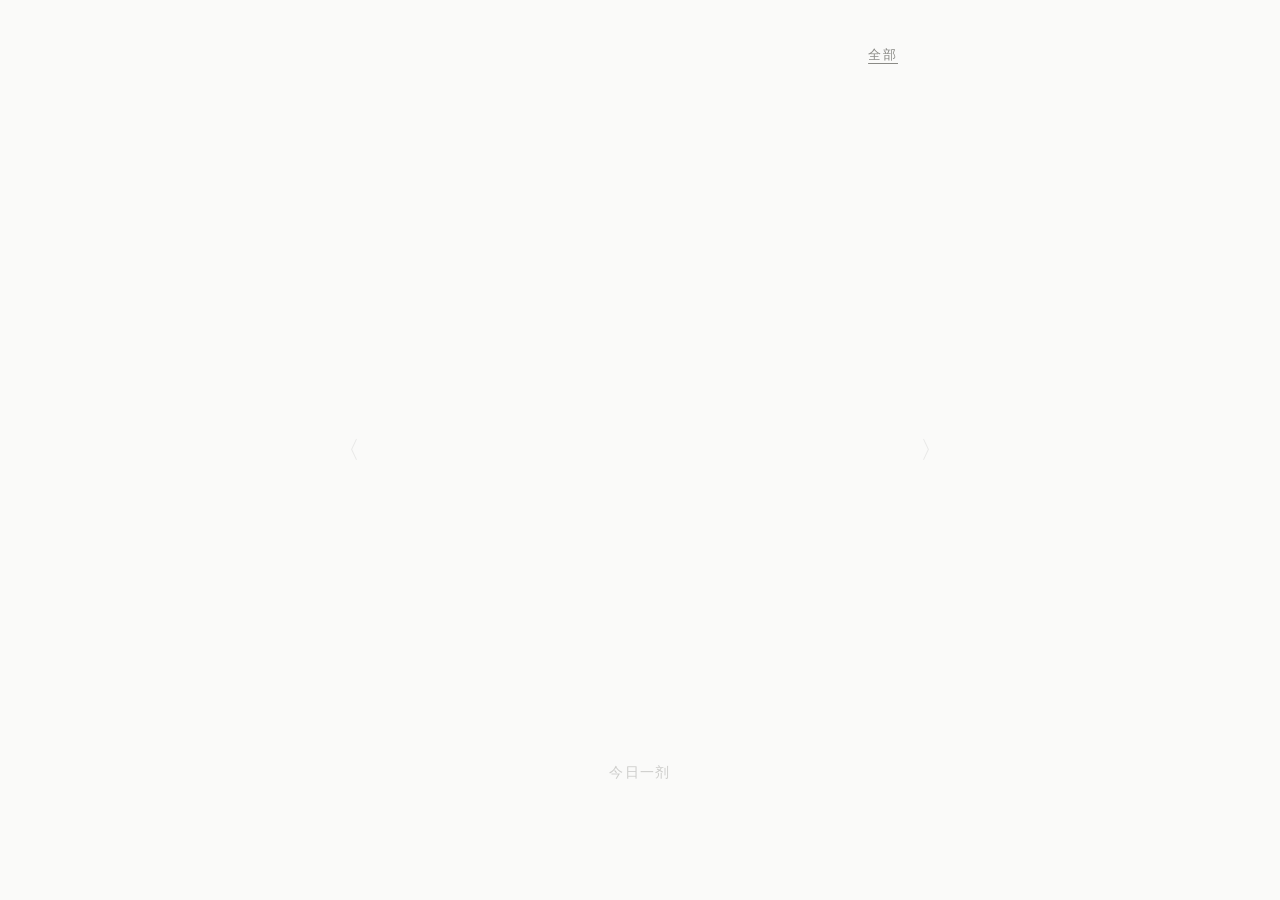
==== commit 6439c834: "将60本书库同步到 index.html" ====
--- a/index.html
+++ b/index.html
@@ -159,15 +159,22 @@
     50%      { transform: translateX(-50%) translateY(-10px); }
 }
 
-/* ====== 每个词条的有机漂浮参数（坐标由 JS 动态注入） ====== */
-.star-word:nth-child(1) { --float-dur: 5.2s; --float-delay: -1.5s; --star-opacity: 1; }
-.star-word:nth-child(2) { --float-dur: 6.4s; --float-delay: -3.2s; --star-opacity: 1; }
-.star-word:nth-child(3) { --float-dur: 4.8s; --float-delay: -0.8s; --star-opacity: 0.55; }
-.star-word:nth-child(4) { --float-dur: 5.8s; --float-delay: -2.1s; --star-opacity: 1; }
-.star-word:nth-child(5) { --float-dur: 7.0s; --float-delay: -4.5s; --star-opacity: 0.6; }
-.star-word:nth-child(6) { --float-dur: 6.0s; --float-delay: -1.0s; --star-opacity: 1; }
-.star-word:nth-child(7) { --float-dur: 5.5s; --float-delay: -3.8s; --star-opacity: 0.55; }
-.star-word:nth-child(8) { --float-dur: 4.5s; --float-delay: -2.5s; --star-opacity: 1; }
+/* ====== 8 个词的坐标与个性 ====== */
+.star-word:nth-child(1) { top: 12%; left: 8%;  --float-dur: 5.2s; --float-delay: -1.5s; --star-opacity: 1; }
+.star-word:nth-child(2) { top: 6%;  left: 56%; --float-dur: 6.4s; --float-delay: -3.2s; --star-opacity: 1; }
+.star-word:nth-child(3) { top: 25%; left: 33%; --float-dur: 4.8s; --float-delay: -0.8s; --star-opacity: 0.55; }
+.star-word:nth-child(4) { top: 21%; left: 62%; --float-dur: 5.8s; --float-delay: -2.1s; --star-opacity: 1; }
+.star-word:nth-child(5) { top: 41%; left: 6%;  --float-dur: 7.0s; --float-delay: -4.5s; --star-opacity: 0.6; }
+.star-word:nth-child(6) { top: 51%; left: 50%; --float-dur: 6.0s; --float-delay: -1.0s; --star-opacity: 1; }
+.star-word:nth-child(7) { top: 65%; left: 16%; --float-dur: 5.5s; --float-delay: -3.8s; --star-opacity: 0.55; }
+.star-word:nth-child(8) { top: 73%; left: 58%; --float-dur: 4.5s; --float-delay: -2.5s; --star-opacity: 1; }
+
+/* 移动端微调：窄屏下左列稍微再靠左一点，避免切边 */
+@media (max-width: 639px) {
+    .star-word:nth-child(1) { left: 4%; }
+    .star-word:nth-child(5) { left: 3%; }
+    .star-word:nth-child(7) { left: 10%; }
+}
 
 /* ======== 处方页 ======== */
 #dose-view { position: relative; padding-top: 40px; padding-bottom: 80px; }
@@ -474,7 +481,7 @@
     </div>
 
 <script>
-var BOOKS = [{"id":"001","title":"棋王","author":"阿城","summary":"一个痴迷下棋的知青，在最匮乏的年代里活出了最富足的样子","tags":{"primary":"迷茫","secondary":["浮躁","空游无所依"]},"guide":"你并不是不知道自己要什么。你知道得太多了。\n\n大学像一张摆满菜单的桌子，所有人都在告诉你\"这个有前途\"\"那个最保值\"，你每样都尝了一口，却没有一样真正饿了你的胃。迷茫不是选项不够多的病，恰好相反——是你脑子里塞了太多别人的菜单，反而听不见自己胃在叫。王一生面对这个问题的时候，他的解法近乎粗暴：别想了，下棋。别人串联、刷题、走关系，他就坐在那儿，跟一盘棋较劲。他把命放在棋里，棋就还他一个不被时代冲走的位置。\n\n这个叫\"棋呆子\"的人身上有一种你不太能在校园里看到的品质：他不急于解释自己。别人觉得他呆、觉得他怪，他就笑一笑，继续摆棋。不争辩、不剖白、不写小作文自我辩护。这种近乎沉默的笃定，在一个人人都在经营人设的环境里，是一种很稀缺的定力。迷茫的时候，你最需要的不是更清晰的规划，而是先找到一件不需要向任何人解释理由的事情，然后先把它做完。\n\n读完《棋王》大约需要一个下午。不长，刚好够你从宿舍床铺滑到书桌前。不用做笔记，不用画思维导图，你就看王一生怎么在火车上吃饭——米饭粒儿沾了一脸，一粒一粒捡起来吃掉——然后你会知道，\"活着\"这事儿，有时候就藏在把一件小事做到底的执拗里。","quotes":["我因为不喜欢象棋，也就不去关心什么象棋冠军，但王一生的大名，却常被班上几个棋篓子供在嘴上，我也就对其事迹略闻一二，知道王一生外号棋呆子，棋下得很神不用说，而且在他们学校那一年级里数理成绩总是前数名。我想棋下得好而有个数学脑子，这很合情理，可我又不信人们说的那些王一生的呆事，觉得不过是大家寻佚闻鄙事以快言论罢了。","棋开始了。上千人不再出声儿。只有自愿服务的人一会儿紧一会儿慢地用话传出棋步，外边儿自愿服务的人就变动着棋子儿。风吹得八张大纸哗哗地响，棋子儿荡来荡去。太阳斜斜地照在一切上，烧得耀眼。前几十排的人都坐下了，仰起来看，后面的人也挤得紧紧的，一个个土眉土眼，头发长长短短吹得飘，再没人动一下，似乎都要把命放在棋里搏。\n\n我心里忽然有一种很古的东西涌上来，喉咙紧紧地往上走。读过的书，有的近了，有的远了，模糊了。平时十分佩服的项羽、刘邦都在目瞪口呆，倒是尸横遍野的那些黑脸士兵，从地下爬起来，哑了喉咙，慢慢移动。一个樵夫，提了斧在野唱。忽然又仿佛见了呆子的母亲，用一双弱手一张一张地折书页。","不久，脚卵抬起头，看着王一生说：\"天下是你的。\"抽出一支烟给王一生，又说：\"你的棋是跟谁学的？\"王一生也看着脚卵，说：\"跟天下人。\""],"extras":{"availability":"微信读书免费可读；纸书收录于阿城文集《棋王·树王·孩子王》","ifYouLike":"《树王》《孩子王》（阿城同系列）；《活着》（余华）——同样是在匮乏中活出尊严的故事"}},{"id":"002","title":"给青年的十二封信","author":"朱光潜","summary":"一位美学大师用十二封信，和年轻人聊读书、动与静、升学、人生——不教你怎么赢，但教你怎么活","tags":{"primary":"迷茫","secondary":["浮躁","烦闷"]},"guide":"你说你迷茫。但这可能不是一个\"问题\"，而是一个\"阶段\"——区别在于，前者需要被解决，后者只需要被穿越。\n\n\"迷茫\"这个词本身就暴露了你的姿势：你在用眼睛找路，而不是用脚。你站在十字路口，希望有人告诉你哪条路是对的，但朱光潜在第一封信里就把这条路堵死了——他不给答案。不是因为他吝啬，而是因为他知道，别人给的答案在你身上待不了三天。所以他只做一件事：给你一套自己找答案的方法。谈读书，说你与其碎片化地刷帖子，不如拿一整块时间啃一本\"不紧急\"的书，因为\"在读书中寻出一种趣味，你将来抵抗引诱的能力比别人定要大些\"。谈动与静，说人之所以烦闷，大半是因为身体和心灵有一个闲着——解决烦闷的方法不是想通，而是动起来。谈升学选课，说别把兴趣和社会需求对立起来，你感兴趣的东西做到极致，社会自然会为它定价。\n\n十二封信，写于将近一百年前。一百年前的年轻人也在迷茫，迷茫的内容换了一茬又一茬，但迷茫的结构一模一样。这至少说明一件事：迷茫不是你的错，它是二十岁的出厂设置。\n\n每封信只需十分钟。一天读一封，读完就合上。这十二天里你可能不会\"想通\"任何东西——但你可能会开始做一些事。而这恰好就是朱光潜想说的全部：路是在走的过程中被踩出来的，不是在站的过程中被看出来的。","quotes":["你如果在读书中寻出一种趣味，你将来抵抗引诱的能力比别人定要大些。这种兴趣你现在不能寻出，将来永不会寻出的。凡人都越老越麻木，你现在已比不上三五岁的小孩子们那样好奇、那样兴味淋漓了。你长大一岁，你感觉兴味的锐敏力便须迟钝一分。","愁生于郁，解愁的方法在泄；郁由于静止，求泄的方法在动。从前儒家讲心性的话，从近代心理学眼光看，都很粗疏，只有孟子的\"养气\"说、宋儒的\"变化气质\"说，是颠扑不破的。我把这两说综合起来，下一个注脚：便是\"在动中求泄\"。","做学问，做事业，在人生中都只能算是第二桩事。人生第一桩事是生活。我所谓\"生活\"是\"享受\"，是\"领略\"，是\"培养生机\"。假若为学问为事业而忘却生活，那种学问事业在人生中便失其真正意义与价值。","所谓真正立志，不仅要接受现在的事实，尤其要抓住现在的机会。如果立志要做一件事，那件事的成功尽管在很远的将来，而那件事的发动必须就在目前一顷刻。"],"extras":{"availability":"微信读书免费可读（多个版本）；纸书各出版社均有","ifYouLike":"《谈美》（朱光潜）——同一支笔写美学，更轻盈；《沉思录》（马可·奥勒留）——如果朱光潜是朋友，奥勒留是那个沉默的长辈"}},{"id":"003","title":"心流：最优体验心理学","author":"米哈里·契克森米哈赖（Mihaly Csikszentmihalyi）","summary":"用几十年的实证研究回答一个古老问题：人什么时候最快乐？答案是——完全沉浸在一件事里，忘记时间存在的时候","tags":{"primary":"浮躁","secondary":["无聊","平淡"]},"guide":"你不是浮躁。你是被设计成这样的。\n\n每一个 app 背后都站着一群全世界最聪明、收入最高的工程师，他们的工作不是服务你，而是让你的注意力停不下来。你滑走一个视频，下一个自动补上；你关掉一个通知，三个新的弹出来。你觉得自己\"缺乏专注力\"？不对。你的专注力没有被削弱——它只是被一群比你更懂你大脑弱点的人精确地收割了，然后卖给了广告商。这不是你的错。但这确实是你的问题——因为你已经太久没有体验过一种叫做\"心流\"的感觉：完全沉浸在一件事里，忘记自己、忘记时间、忘记手机还存在。\n\n契克森米哈赖用几十年的实证研究把这个词钉在了心理学地图上。他发现了一个反直觉的事实：人类最快乐的时刻，不是放松的时候，不是享乐的时候，而是\"用全部技能去应对一个刚好超出能力边界的挑战\"的时候。打游戏时的忘我、打球时的手感、解题时的沉浸——这些都是心流的廉价版本。昂贵版本的心流需要四个条件：清晰的目标、即时的反馈、挑战与技能的平衡、对当下的完全投入。好消息是，这四个条件不需要你删除所有 app 去深山修行，你只需要把它们种进你已有的日常生活里。\n\n这本书不用从头读到尾。先读第三章和第四章，大概两小时。读完后，挑一件你今天非做不可的事——洗碗、跑步、背单词都行——在开始之前给自己定一个微小的目标（比如\"洗完所有碗之前不摸手机\"），然后只关注这一个目标。你会想起很久以前，那时候你还不靠滑手机来杀死时间，那时候二十分钟像一辈子那么长，并且一点都不无聊。","quotes":["心流即一个人完全沉浸在某种活动当中，无视其他事物存在的状态。这种体验本身带来莫大的喜悦，使人愿意付出巨大的代价。","控制意识才能控制体验，而控制意识最直接的方法，就是控制注意力。注意力是一种稀缺资源，它决定哪些信息进入意识，哪些被排除在外。","大多数人一生都在两种状态之间来回摆动：工作时感到焦虑，闲暇时感到无聊。而心流体验恰好处于焦虑与无聊之间的那个窄道——当挑战刚好超出技能，两者同时被拉高时，心流就会出现。","幸福并非瞬间发生，也不受外在事件操纵，而是取决于我们对外在事物的阐释。只有学会控制意识的人，才能决定自己的生活体验，进而接近幸福。"],"extras":{"availability":"微信读书可读（中信出版社译本）；英文原版 Flow: The Psychology of Optimal Experience","ifYouLike":"《刻意练习》（安德斯·艾利克森）——心流的操作方法；《贪婪的多巴胺》（丹尼尔·利伯曼）——从神经科学解释为什么短视频比心流更容易上瘾"}},{"id":"004","title":"德米安：彷徨少年时","author":"赫尔曼·黑塞（Hermann Hesse）","summary":"一个少年在光明与黑暗之间找到真正的自我——每个大学生的内心传记","tags":{"primary":"迷茫","secondary":["烦闷"]},"guide":"你总觉得你应该活成一个\"更好的人\"。这是你最累的地方，也是你最迷茫的根源。\n\n黑塞管这个叫\"光明世界\"——父母教给你的规矩、老师表扬的品质、朋友圈里被点赞的人设。你在这个世界里活了二十年，熟练、安全、但总觉得哪里不对劲。因为还有一个\"黑暗世界\"——那些你不能跟人说的嫉妒、不甘、生理冲动、对某些人的莫名厌恶——被你压在意识底下，假装不存在。辛克莱在书里用的词是\"该隐的印记\"。他花了整本书的时间去理解一件事：你不是要消灭你的黑暗面，你是要把光明和黑暗合在一起，变成你真正的名字。德米安帮他做了这件事，而你身边可能还没有德米安——这本书可以临时顶替一下。\n\n这不是一本\"读完就豁然开朗\"的书。你读的时候大部分时间会跟辛克莱一样困惑。但你会记住一个意象：一只鸟要从蛋壳里出来。蛋壳就是你现在的生活——舒服、透明、但也困住你。啄破壳的过程疼，而且你不知道外面是什么。黑塞说，没有人能替你把壳啄破，但有人可以告诉你：壳外面有空气。\n\n全书很短，但建议你分成三个晚上读完。每次读到你觉得\"这个角色在说我也不懂的话\"的时候，就合上书——第二天你会发现，那些话睡了一觉后变清楚了。这不是魔法，这是黑塞。","quotes":["鸟要挣脱出壳。蛋就是世界。谁要出生，就必须摧毁一个世界。鸟飞向神。神的名字叫阿布拉克萨斯。","每个人的生命都是一条通向自我的路，是一条路的尝试，是一条小径的悄然召唤。从来不曾有人完全成为他自己，但每个人都努力想要成为他自身——有人模糊地，有人清楚地，各尽其力。","我想要的，只是试着活出我内心真正想要活出的东西。为什么这如此困难？","如果你生来就是一只蝙蝠，你就不必像鸵鸟那样看问题。你只需正视自己的深渊，而不是把它推到别人身上。"],"extras":{"availability":"微信读书可读（多个译本，推荐姜乙译本）","ifYouLike":"《悉达多》（黑塞同作者，更短更轻）；《牧羊少年奇幻之旅》（保罗·柯艾略）——如果德米安的象征让你觉得太重，这本是它的轻量版"}},{"id":"005","title":"素履之往","author":"木心","summary":"一本不需要从头读的书——翻到哪页读哪页，每句话都是一个独立的宇宙","tags":{"primary":"无聊","secondary":["厌倦","迷茫"]},"guide":"你觉得无聊。打开手机，滑十分钟，更无聊了。不是因为手机里没有东西——是因为那些东西都不需要你动脑子。你在用不需要咀嚼的内容喂养一个需要咀嚼的大脑，然后这个大脑告诉你：我还是饿。\n\n木心写的是一本\"不需要从头读\"的书。你随便翻到哪一页，一两句话，然后合上。他会说\"生活的最佳状态是冷冷清清的风风火火\"，会说\"玩物丧志，其志小，志大者玩物养志\"，会说\"所谓无底深渊，下去，也是前程万里\"。每一句都像一个精心布置的思维陷阱——你以为你懂了，走两步发现不对，再走两步发现他说的跟你第一反应想的完全相反。这个过程叫做\"咀嚼\"。你刷一百条短视频，大脑在接收；你读一句木心，大脑开始工作。无聊和独处之间，就差这一层认知的窗户纸。\n\n这本书最适合放在手机旁边。每次你想打开一个短视频 app 的时候，先打开这本书，读一句。读完合上。你会开始发现，那句话在你走路、吃饭、发呆的时候自己发酵。你不是无聊——你只是太久没有给大脑喂需要消化的东西了。","quotes":["生活的最佳状态是冷冷清清的风风火火。","玩物丧志，其志小，志大者玩物养志。","所谓无底深渊，下去，也是前程万里。","一个人到世界上来，来做什么？爱最可爱的，最好听的，最好看的，最好吃的。","地图是平的，历史是长的，艺术是尖的。"],"extras":{"availability":"微信读书可读；纸书收录于木心作品系列（广西师范大学出版社）","ifYouLike":"《哥伦比亚的倒影》（木心散文，比素履更绵长）；《惶然录》（费尔南多·佩索阿）——另一个躲在文字后面的灵魂，比木心更不安"}},{"id":"006","title":"活着","author":"余华","summary":"一个人送走了他生命中的每一个人，然后继续活着——这不是惨，是告诉你\"活着\"这个词本身就够了","tags":{"primary":"厌倦","secondary":["疲惫","烦闷"]},"guide":"你说你厌倦了。厌倦上课，厌倦食堂，厌倦每天一模一样的生活。你说你累了。这种累不是身体累——身体累睡一觉就好了——这种累是心里的累：跟人相处要算计，不跟人相处又孤独，想努力不知道往哪使劲，想躺平又觉得自己在浪费生命。\n\n福贵没有时间想这些。\n\n他从一个败光家产的少爷，变成一介佃农。他亲手埋了他爹、他娘、他儿子有庆、他女儿凤霞、他老婆家珍、他女婿二喜、他外孙苦根。七个人，七座坟，他一个一个挖、一个一个埋。然后他买了一头老牛，耕田、吃饭、睡觉。余华没有让福贵崩溃。余华让福贵活着。是因为\"活着\"这件事本身不需要理由——不是\"为了什么而活着\"，就是\"活着\"。你厌倦的那些日常——去食堂的路上阳光很好、室友在打鼾你还没睡、洗了个热水澡——福贵用一辈子告诉你，这些东西就是活着的全部内容。\n\n读完你可能会沉默一段时间。不是难过——是觉得\"哦，原来我已经在活着了\"。这不需要你考到什么成绩、拿到什么 offer、完成什么计划。你已经在了。你在呼吸。这件事本身就够。","quotes":["人是为活着本身而活着的，而不是为活着之外的任何事物所活着。","我看着那条弯曲着通向城里的小路，听不到我儿子赤脚跑来的声音。月光照在路上，像是撒满了盐。","做人还是平常点好，争这个争那个，争来争去赔了自己的命。像我这样，说起来是越混越没出息，可寿命长。我认识的人一个挨着一个死去，我还活着。","最初我们来到这个世界，是因为不得不来；最终我们离开这个世界，是因为不得不走。"],"extras":{"availability":"微信读书可读；纸书极便宜、到处有售","ifYouLike":"《许三观卖血记》（余华同作者，比活着多了一点幽默）；《人生海海》（麦家）——另一个\"活着\"的故事，更曲折"}},{"id":"007","title":"被讨厌的勇气","author":"岸见一郎 / 古贺史健","summary":"一个困惑的年轻人和一位哲人用五个夜晚，把你的\"精神内耗\"逐层拆解，然后告诉你：你所有的痛苦都是你自己选的——你可以不选","tags":{"primary":"疲惫","secondary":["迷茫","烦闷"]},"guide":"你看这页之前，脑子里可能同时跑着三件事：某人前天那句话到底什么意思？辅导员发的那个通知要不要跟？自己好像又在浪费时间了怎么办？三件事织成一张网，你在网里打转，什么都没做，但特别累。\n\n阿德勒心理学管这个状态叫\"对他人的课题的过度介入\"。全书最锋利的概念叫\"课题分离\"——一件事的后果最终由谁承担，这件事就是谁的课题。别人怎么看你，是别人的课题，不是你的。你为之焦虑、害怕冲突、反复自我审查——这些不是别人的控制，是你自己选择把别人的课题扛在了肩上。听起来冷血？哲人用了整本书跟你辩论这件事。年轻人反复质疑、反驳、甚至愤怒——你想得到的反驳他都说了一遍，你想不到的他也说了。然后哲人逐一回应。\n\n这不是一本温情脉脉的书。你读完第一夜可能会不舒服——因为它不共情你，它戳你。读到第三夜你会开始觉得好笑——好笑自己困在那么多\"别人怎么想\"里。\"被讨厌的勇气\"不是说你要做一个讨厌的人，而是说自由就是不再害怕被某些人讨厌。你不必讨好所有室友、所有同学、所有长辈。你只需要对自己诚实。\n\n建议按书的节奏读——五个夜晚，每次读一夜（约 40 页）。哲人每顿辩论的量刚好够消化一个晚上。合上书之后，想想\"今天哪件事其实不是我的课题\"。","quotes":["所谓的自由，就是被别人讨厌。如果你无法承受被人讨厌，那你就只能继续不自由地活着。","基本上一切人际关系的矛盾，都起因于对别人的课题妄加干涉，或自己的课题被别人妄加干涉。只要能够进行课题分离，人际关系就会发生剧烈改变。","人之所以不幸，并不是因为过去或环境，更不是因为能力不足，只是因为缺乏\"获得幸福的勇气\"。","不与任何人竞争，只要自己不断前进即可。健全的自卑感不是来自与他人的比较，而是来自与\"理想的自己\"的比较。"],"extras":{"availability":"微信读书可读","ifYouLike":"《自卑与超越》（阿德勒原著，更学术但更原汁原味）；《非暴力沟通》（马歇尔·卢森堡）——课题分离解决了\"要不要管\"，非暴力沟通解决\"怎么管\""}},{"id":"008","title":"我与地坛","author":"史铁生","summary":"一个人在轮椅上把一座废弃的古园坐了十五年，把它坐成了一个宇宙","tags":{"primary":"空游无所依","secondary":["迷茫","烦闷"]},"guide":"你感到\"空游无所依\"。这个状态很抽象——没有具体的痛处，但也没有具体的锚点。你漂浮在课表、食堂、宿舍之间，像一只没系绳的气球，往哪飘都行，但往哪飘都不重要。\n\n史铁生二十岁那年突然走不了路了。这不是比喻——他真的站不起来了。愤怒、绝望、把自己关在屋子里。然后有一天他被推进了一个废弃的古园——北京地坛。他本以为只是消磨一个下午，结果他把地坛坐了十五年。在这十五年里，他发现了一件事：一个人的锚点可以不是\"事业\"、\"成就\"、\"被人需要\"这些大词，而是一种\"看见\"——看见四季在园子里轮转，看见一个老人每天准时来散步，看见落日把一面旧墙染成琥珀色，看见自己的母亲偷偷跟在轮椅后面不敢让他发现。《我与地坛》最惊人的地方在于，它不是一个\"身残志坚\"的故事。它是一个人用最缓慢的速度、在最窄小的范围内，重新学会\"待在世界上\"的故事。\n\n读这一篇就够了（书里还有其他篇目，但《我与地坛》那一篇是核心）。大概一个小时。读的时候注意看史铁生写景物的方式——他不抒情，他只描述。一棵树、一束光、一片雪。他写这些东西的方式会让你突然意识到：你很久没有真正\"看见\"你身边的东西了。无依不是因为没有东西可以依靠。是因为你还没有坐下来，安静到足够去依靠它们。","quotes":["一个人，出生了，这就不再是一个可以辩论的问题，而只是上帝交给他的一个事实；上帝在交给我们这件事实的时候，已经顺便保证了它的结果。所以死是一件不必急于求成的事，死是一个必然会降临的节日。","多年来我头一次意识到，这园中不单是处处都有过我的车辙，有过我车辙的地方也都有过母亲的脚印。","太阳，他每时每刻都是夕阳也都是旭日。当他熄灭着走下山去收尽苍凉残照之际，正是他在另一面燃烧着爬上山巅布散烈烈朝辉之时。","就命运而言，休论公道。"],"extras":{"availability":"微信读书可读（收录于《我与地坛》同名散文集）","ifYouLike":"《病隙碎笔》（史铁生，更碎更哲学）；《瓦尔登湖》（梭罗）——另一个把一片固定区域活成一个宇宙的人"}},{"id":"009","title":"刀锋","author":"威廉·萨默塞特·毛姆（W. Somerset Maugham）","summary":"一个退伍兵不工作、不社交、不解释，满世界晃荡找\"人生的意义\"——如果你也在找，他不是答案，但他证明了找本身就是一种活法","tags":{"primary":"空游无所依","secondary":["迷茫","厌倦"]},"guide":"你有过一个瞬间——比如周五晚上所有人都出去玩了，你一个人坐在宿舍里，突然不知道自己在干什么。不是难过，不是焦虑，就是\"空\"。像站在候车室的正中间，四面都有出口，但没有一个上面写着你的名字。\n\n拉里·达雷尔在书里花了十年来回答这个问题。他在一战中开过战斗机，亲眼看见战友死在他面前。退伍回来，他有体面的收入、可以迎娶一个漂亮的芝加哥姑娘、随时能进入她父亲的企业。他没有哭天喊地，也没有看破红尘。他只是说：我不想这样活。然后他去了巴黎，窝在图书馆里读哲学，每天八到十个小时。去了印度，学瑜伽、冥想、见各种奇奇怪怪的人。去了一个煤矿做苦力。最后他成了一个\"没有职业的人\"，在纽约开出租，写一本没人会出版的书。所有人都在说他荒废了人生，只有他自己知道——他一生都在做一件事：找出\"我是谁\"的答案。这件事没有 deadline，没有 KPI，而他非常认真地在做。\n\n这本小说最有意思的地方是：毛姆没有让你去崇拜拉里。他让你同时看到拉里的未婚妻伊莎贝尔——结婚、住大房子、过上流社会生活，而且过得不错。你是伊莎贝尔还是拉里？毛姆不替你选。他只是证明了一件事：空游无所依不一定是一种病；也许你只是在漂浮期，而有些人漂浮了一辈子，然后活着抵达了。","quotes":["一把刀的锋刃很不容易越过，因此智者说得救之道是困难的。","我想知道人生到底是为什么，有没有意义。我不在乎犯错误。也许在犯了一个错误之后，我能发现自己到底要什么。","我从来不觉得日子无聊。我有很多事情要想，有很多书要读。","人生如果不想随波逐流，就等于是场豪赌。但大多数人，只是求生，只有少数人才生活。"],"extras":{"availability":"微信读书可读（多个译本，推荐周煦良译本）","ifYouLike":"《月亮与六便士》（毛姆同作者，更极端的选择）；《斯通纳》（约翰·威廉斯）——另一条\"不随波逐流\"的路，比拉里更安静"}},{"id":"010","title":"人间草木","author":"汪曾祺","summary":"一个老头写葡萄怎么长、咸鸭蛋怎么腌、昆明的雨怎么下——你读完之后发现，烦闷的解药是\"把感官重新打开\"","tags":{"primary":"烦闷","secondary":["平淡","无聊"]},"guide":"你烦闷的时候有没有想过：你多久没有闻过东西了？\n\n不是手机屏幕的味道，不是食堂油炸的味道——是雨后的泥土、晒过的被子、走过一棵开花的树突然被香气砸到头。汪曾祺的《人间草木》不是写给你的大脑的，是写给你的鼻子、舌头、手指尖的。他写葡萄：\"葡萄喝起水来是惊人的。它真是在喝哎！\"写昆明的雨：\"昆明的雨季是明亮的、丰满的，使人动情的。\"写咸鸭蛋：\"筷子头一扎下去，吱——红油就冒出来了。\"没有宏大的主题，没有深刻的思想。他就是坐在院子里，看着植物长，然后记下来。\n\n为什么这个能治烦闷？因为烦闷的人有一个特征：你跟此刻绝缘。你在食堂吃饭，脑子里在想下午的事；你在上课，心里在烦昨天的事。你从来没有真正在食堂，吃那顿饭，尝那个味道。汪曾祺的文字在你眼前展开的东西不多——一棵葡萄藤、一颗咸鸭蛋、一场雨——但每一件都让你重新\"看见\"它。\"看见\"之后你发现，原来你身边有这么多东西值得看。烦闷不是因为生活没意思，是因为你把感官的闸门关了。打开它，不需要去远方，只需要低头。\n\n这本书不需要从头读到尾。建议每天读一到两篇（每篇 5-10 分钟），当饭间读物。别在饿了的时候读——他写吃的东西，杀伤力太大。","quotes":["葡萄喝起水来是惊人的。它真是在喝哎！葡萄藤的组织跟别的果树不一样，它里面是一根一根细小的导管。这一点，中国的古人早就发现了。《图经》云：\"根苗中空相通。圃人将货之，欲得厚利，暮溉其根，而晨朝水浸子中矣，故俗呼其苗为木通。暮溉其根，而晨朝水浸子中矣。\"这么说来，葡萄简直是直接在水里吸收水分的。浇了水，不大一会，它就从根直吸到梢，你简直可以听见它喝水的声音。","昆明的雨季是明亮的、丰满的，使人动情的。城春草木深，孟夏草木长。昆明的雨季，是浓绿的。草木的枝叶里的水分都到了饱和状态，显示出过分的、近于夸张的旺盛。","高邮咸蛋的特点是质细而油多。蛋白柔嫩，不似别处的发干、发粉，入口如嚼石灰。油多尤为别处所不及。鸭蛋的吃法，带壳切开，是一种，那是席间待客的办法。平常食用，一般都是敲破\"空头\"用筷子挖着吃。筷子头一扎下去，吱——红油就冒出来了。","如果你来访我，我不在，请和我门外的花坐一会儿。它们很温暖，我注视它们很多很多日子了。"],"extras":{"availability":"微信读书可读；纸书多个版本，推荐江苏文艺出版社","ifYouLike":"《食事》（汪曾祺同作者，只写吃，更专一）；《枕草子》（清少纳言）——平安时代一个宫廷女官记录\"觉得高兴的事\"：春天是破晓的时候，夏天是夜里，秋天是傍晚"}},{"id":"011","title":"陶庵梦忆","author":"张岱","summary":"一个极致繁华的过来人，在失去一切后回忆他见过的每一场雪、每一盏灯、每一出戏","tags":{"primary":"浮躁","secondary":["空游无所依","厌倦"]},"guide":"你有多久没有安静地看一场雪了？\n\n不是手机里刷到的雪景视频——是真的坐在一个地方，不说话，不动，看着白的东西从天上往下掉，看了很久，久到你觉得时间变慢了。张岱的《陶庵梦忆》是这个速度的书。他年轻时是晚明最会玩的人：中秋赏月要租几百条船、元宵观灯要看遍绍兴城里每一处灯火、喝茶要自己养一头专门运惠山泉水的驴。然后明朝亡了。他失去了一切，披发入山，形同乞丐，开始在回忆里活着。他写了湖心亭看雪——夜深了，一个人、一条船、一炉火，去湖心看雪。\"天与云与山与水，上下一白。湖上影子，惟长堤一痕、湖心亭一点、与余舟一芥、舟中人两三粒而已。\"这篇 159 个字，是中国文学史上最安静的一页。\n\n浮躁是什么？浮躁是你的时间感被调快了。你觉得一个下午很长但一刷手机就没了，你觉得一个学期很快又什么都没做成。张岱的文字是一种\"慢速播放\"。每一篇都极短——50 到 200 字——但读完之后你会发现自己自动放慢了。不需要努力，不需要冥想。就是被他的文字拖进了他的时间节奏里。\n\n建议一天读一篇，晨起或者睡前。不要多。多了就快了，快了就白读了。","quotes":["崇祯五年十二月，余住西湖。大雪三日，湖中人鸟声俱绝。是日更定矣，余挐一小舟，拥毳衣炉火，独往湖心亭看雪。雾凇沆砀，天与云与山与水，上下一白。湖上影子，惟长堤一痕、湖心亭一点、与余舟一芥、舟中人两三粒而已。","林下漏月光，疏疏如残雪。","人无癖不可与交，以其无深情也；人无疵不可与交，以其无真气也。","鸡鸣枕上，夜气方回。因想余生平，繁华靡丽，过眼皆空，五十年来，总成一梦。"],"extras":{"availability":"微信读书可读（多个版本，推荐中华书局或上海古籍版）；英文译本也极佳","ifYouLike":"《浮生六记》（沈复）——另一个在平淡中找到无限的人；《徒然草》（吉田兼好）——日本版陶庵梦忆，更碎更禅"}},{"id":"012","title":"箭术与禅心","author":"奥根·赫立格尔（Eugen Herrigel）","summary":"一个德国哲学教授在日本学了六年弓道，只为了弄明白一件事：靶子不是被射中的，是自己被\"放\"到了箭上的","tags":{"primary":"浮躁","secondary":["疲惫"]},"guide":"你在\"用力\"——这是你大多数问题的共同来源。\n\n学习的时候用力想象结果（考不好怎么办）、社交的时候用力表演（我这样说对吗）、睡前用力反思（今天又浪费了）。你的\"用力\"没有让你更有效率，它只是让你更累。赫立格尔到日本学弓道的时候，遇到了一模一样的问题。作为德国哲学教授，他用德国人的方式对待一切：分析、优化、用力做到最好。但弓道大师告诉他：不是你把弓拉开的，是\"它\"被拉开的；不是你射中了靶心，是靶心自己到了箭上。他花了五年时间才明白这不是比喻——是真的生理上不发力、不放箭，然后在某个完全放松的瞬间，箭自己飞出去了。\n\n全书不到三万字，但每一章的密度都很大。核心洞见非常简单：你一直在\"做\"事情，但你忘了还有另一种方式——让事情\"发生\"。弓道的\"放手\"不是放弃，是把最后那一小段交给弓本身——你只需要把前面的步骤做到极致，释放的那一刻，你不用管了。这在你身上叫什么？叫\"心流\"。叫\"进入状态\"。叫\"忘记自己\"。你觉得浮躁是因为你总在盯着靶子——盯着结果、盯着 deadline、盯着别人有没有在看你。师父说：把靶子忘掉，先学会呼吸。这一步学会了，靶子自己会来。","quotes":["你不应该握住弓，而应该让弓握住你。","正确的射箭之道，不在于用弓和箭去做什么，而在于让某种事情在弓箭上发生。","松开弦的时候，不要想\"我要松开\"，也不要抵抗\"我要松开\"这个念头。让松开自己到来，像一个熟透的果子从枝头坠落。","大师之所以是大师，不是因为他比旁人更努力，而是因为他完全放弃了\"努力\"这个概念。"],"extras":{"availability":"微信读书可读","ifYouLike":"《禅与摩托车维修艺术》（罗伯特·波西格）——另一个西方人用东方哲学解决现代焦虑，但更漫长、更公路；《弓与禅》（同书不同译本，译名差异）"}},{"id":"013","title":"万物有灵且美","author":"吉米·哈利（James Herriot）","summary":"一个乡下兽医的一生——母牛难产、狗儿撒娇、羊在雪地里装死——无聊是因为你没凑近了看","tags":{"primary":"无聊","secondary":["疲惫","平淡"]},"guide":"你有没有注意过，说自己\"无聊\"的人从不说\"我正在看一株草\"或者\"我正在听窗外的雨\"？无聊的人一定在室内，一定面对着屏幕，一定在等什么东西来拯救自己。吉米·哈利没有机会无聊。他每天凌晨被电话叫醒，在约克郡的山谷里开着没有暖风的旧车，把手塞进母牛的子宫里把胎位不正的小牛扳正。他的手冻僵了，身上全是血和羊水，旁边还有一个焦躁的农场主在骂天骂地。然后小牛活着出来了，母牛舔它，天刚好亮了。他站在那儿看了好一会儿，然后去下一家。这就是他的一生。\n\n如果你觉得无聊，你不是缺事情做——你是缺一件让你\"凌晨两点愿意从被窝里爬起来\"的事。吉米·哈利不是圣人，他也会抱怨、也会偷懒、也会在风雪里骂自己为什么要当兽医。但抱怨完之后，他眼睛里只有那头牛和它肚子里的小牛。这种专注不是苦行——它有一种你很久没体验过的快乐：事情本身的有趣，不依赖任何结果的有趣。\n\n建议睡前读一篇，每篇 5-10 分钟。这本书最大的副作用：你可能会开始认真观察窗外的鸟、你养的绿萝、以及食堂那个总是多给你打一勺菜的阿姨。","quotes":["我躺在草地上，闭上眼睛。温暖的阳光照在脸上，空气中充满了新翻的泥土和青草的气味。我想，即使这世界上没有天堂，这个也差不多了。","动物和人之间有一种奇妙的联系——它们不会说话，但它们的眼睛能说出一切。你只需要安静下来，就能听懂。","母牛在生产的时候，你不能急。你一急，它就怕。你一怕，它就紧张。所以你得把手慢慢伸进去，一边摸一边哼歌，什么歌都行。","约克郡的春天来得特别晚，但也特别认真。好像上帝在这个角落花了比全世界加起来更多的心思。"],"extras":{"availability":"微信读书可读（系列共 5 本，先读这一本）","ifYouLike":"吉米·哈利同系列《万物有灵》《万物既伟大又渺小》《万物既聪慧又奇妙》；如果喜欢\"认真对待小事\"的调子，试试《编舟记》（三浦紫苑）"}},{"id":"014","title":"小王子","author":"安托万·德·圣埃克苏佩里（Antoine de Saint-Exupéry）","summary":"一个外星小孩教一个地球大人重新看见\"重要的事\"——用眼睛是看不见的，只有用心才看得见","tags":{"primary":"厌倦","secondary":["空游无所依"]},"guide":"你小时候读《小王子》，可能只觉得是一个奇怪的故事：一个小孩有一朵玫瑰、三座火山、一只狐狸。后来你长大了。你开始说\"我很忙\"、\"这有什么用\"、\"能不能快一点\"。你养了一朵花但没时间浇水，交了一个朋友但都是表情包聊天，路过一片夕阳但没有抬头。恭喜，你成了圣埃克苏佩里笔下那些星球上的人——那个不停点灯熄灯的灯夫、那个忙着算账但从没闻过一朵花的商人、那个活在别人的评价里的酒鬼。\n\n《小王子》在二十岁重读的价值在于：它让你认出来，你在哪个星球上卡住了。你厌倦的那些东西——绩点、刷不完的通知、永远在赶 deadline——书里每一个大人角色都是它们的化身。而小王子问的问题始终只有一个：\"这重要吗？\"不是\"这有用吗\"，是\"这重要吗\"。\"有用\"是数字，\"重要\"是那朵花。你的日常被\"有用\"的事填满了。上一次你做一件\"重要但没用\"的事是什么时候？\n\n一个半小时。请在下午四点开始读，刚好读完之后窗外会有夕阳。然后抬头看一眼——如果你觉得今天的夕阳跟你有关，说明药效还在。","quotes":["只有用心才能看清楚。真正重要的东西，用眼睛是看不见的。","是你为你的玫瑰花所花费的时间，使她变得这么重要。","如果你驯养了我，我们就会彼此需要。对我来说，你将是世界上唯一的。对你来说，我也将是世界上唯一的。","所有的大人都曾经是小孩，虽然只有少数人记得。","你在下午四点钟来，那么从三点钟开始，我就已经开始感到幸福了。时间越临近，我就越感到幸福。"],"extras":{"availability":"微信读书可读（所有译本都有，推荐周克希或张小娴译本）","ifYouLike":"《夜航》（圣埃克苏佩里同作者，写给大人看的飞行笔记）；《夏洛的网》（E.B.怀特）——另一个关于\"建立联系\"的故事，主角是一只蜘蛛和一只猪"}},{"id":"015","title":"冬牧场","author":"李娟","summary":"一个汉族姑娘跟着哈萨克牧民去零下四十度的荒野过冬——然后发现，那些你以为\"艰苦\"的日子，其实比你\"舒适\"的日子更值得活","tags":{"primary":"厌倦","secondary":["无聊","浮躁"]},"guide":"你厌倦了。每天差不多——起床、上课、吃饭、刷手机、睡觉。你在温度的舒适区里，也在情绪的舒适区里。舒适区最大的问题不是太舒服了——而是太安全了，安全到你的身体和心灵都开始打盹了，然后告诉大脑：我无聊。\n\n李娟不是去冬牧场体验生活的。她是去干活的。拿雪当水、睡在地窝子里、一天只吃一顿饭、手冻得碗都端不住。牧民们管这个叫\"冬天\"。他们不算日子，不看时间，日出而作日入而息——这句小学语文课本上的话，你要读完《冬牧场》才知道它真正的意思是：没有闹钟、没有日程表、身体自己知道什么时候该起什么时候该睡。李娟最厉害的地方在于她不自怜，也不歌颂苦难。她只是如实记下来：羊冻死了，好难过。今天有馕吃，很高兴。明天可能要搬家，有点愁。语调平淡如水，但每一句都扎在你那个\"我的生活好无聊\"的念头上。\n\n这本书最适合的状态：期末周刚结束，你觉得整个人被掏空了，但又不知道自己想干什么。不要看手机。打开《冬牧场》的第一页，跟着李娟走进零下四十度的荒野。读完你会想喝一口热水。就是字面意义上的——倒一杯热水，认真地喝下去。你很久没有\"认真地\"喝热水了。","quotes":["天空一整天都是铅灰色的，到了傍晚，反而一点一点亮了起来。于是知道太阳还在，只是被云遮住了。在这荒野里，人是透明的。什么也藏不住，包括对自己的认识。","人的适应能力是无止境的。在零下三十多度的地方待久了，遇到零下十几度的那天，简直觉得春天来了。加一件毛衣都会嫌热。","在荒野里，时间不是用来\"抓紧\"的。时间就是用来过的。像羊吃草一样，一嘴一嘴，一棵一棵。","天空远远的，大地深深的。人走在其中，又寂寞又完整。"],"extras":{"availability":"微信读书可读","ifYouLike":"《我的阿勒泰》《夏牧场》（李娟同系列，不同的季节不同的荒野）；《遥远的向日葵地》（李娟，更个人更碎）"}},{"id":"016","title":"当我谈跑步时我谈些什么","author":"村上春树","summary":"一个小说家用三十年每天十公里的跑步记录告诉你：身体累到极限的时候，脑子反而最安静；持续做一件事不需要意志力，只需要把它变成呼吸一样自然","tags":{"primary":"疲惫","secondary":["平淡","迷茫"]},"guide":"你觉得自己很累，但仔细想想——你身体真的动过吗？你的累是\"精神的累\"：脑子跑了一天马拉松，身体只走了从宿舍到教室到食堂的距离，加起来不到两千步。村上春树管这个区别叫\"坐着的疲惫\"和\"跑着的疲惫\"。前者让你越休息越累；后者让你累完之后洗个澡、吃顿好的，然后睡得像一棵树。\n\n这本书不是教你跑步的。是教你\"持续\"的。村上写他三十年如一日——每天早上四点起床，写作五六个小时，然后跑十公里。刮风跑，下雨跑，宿醉之后跑，在希腊的烈日下跑，在波士顿的寒风中跑。别人问他怎么坚持的，他说：不是\"坚持\"——坚持暗示着你在对抗什么东西。是\"它就是生活的一部分\"。\"痛苦是不可避免的，但受苦是可以选择的\"——这是他在跑了一百公里超级马拉松之后说的。你可能不需要跑一百公里，但你一定需要知道：你烦闷、疲惫、睡不好——你的身体需要用一种物理的方式，把精神的垃圾排出去。\n\n建议在黄昏读。读完第一章，如果你手机里的健康 app 显示今天步数不到三千，把书合上，出门走二十分钟。不用跑。走就行。这是村上会建议你做的事。","quotes":["痛苦是不可避免的，但受苦是可以选择的。","我跑步，只是跑着。原则上是在空白中跑着。反过来说，也许是为了获得空白而跑着。","每天不间断地跑步，跟意志的强弱没有太大关系。能持续做一件事，是因为这件事本身适合你的体质。找到适合自己的节奏，持续下去，跟呼吸一样自然而然地做下去——这就是一切。","在某种意义上，小说家就是用慢速去观察事物的人。跑步也一样——用慢速去感受自己的身体的每一个部分。这需要时间，也需要安静。"],"extras":{"availability":"微信读书可读","ifYouLike":"《挪威的森林》（村上小说，不看故事看他写\"做一件事做到极致\"）；《天生就会跑》（克里斯托弗·麦克杜格尔）——更野的跑步书，探究人类为什么是这个星球上最能跑的生物"}},{"id":"017","title":"一个人生活","author":"谷川俊太郎","summary":"日本国民诗人八十岁以后写的独居笔记——睡觉、做饭、发呆、写诗——疲惫的解药不是更高效的时间管理，是允许自己\"什么也不做\"","tags":{"primary":"疲惫","secondary":["平淡"]},"guide":"你有没有算过，你一天当中有多少小时是真正\"属于自己\"的？不是被课程表推着走的、不是被社交期待裹着去的——就是你想做、你在做、你做完觉得\"嗯，这是我的时间\"。大概很少。而这\"很少\"就是疲惫的真正来源。不是你做的事太多了，是你做的\"自己的事\"太少了。\n\n谷川俊太郎八十多岁，一个人住。房子不大，书很多。早晨起来，不着急——先坐一会儿，等身体完全醒来。然后去厨房，给自己做味噌汤——认真地切豆腐、认真地等水烧开。上午可能写几行诗，也可能不写。下午可能出门散个步，也可能不出门。晚上泡澡、看书、睡觉。你可能会想：一个八十岁老人的日记跟我有什么关系？因为他是你所有长辈里唯一不会对你说\"你要努力\"的那一个。他的每一页都在说同一个意思：\"什么也不做的权利，是你生而为人的基本权利。\"\n\n你累了。这次累不是需要睡一觉的那种——是积累了太多的\"应该\"。这本书是一个八十岁的诗人递给你的一杯温水。喝了它，然后去想一个你今天可以删掉的事。","quotes":["一个人生活，最难的不是孤独，而是跟自己相处的时候，如何不着急。","早晨醒来，不用想今天必须做什么。这是一种能力，我花了大半生才学会。","诗不是写出来的。是等来的。你得先让自己空下来，诗才会进来。","所谓生活，就是跟时间一起慢慢地变老。不急，也不怕。时间是一个温和的伙伴，不是一个需要对抗的敌人。"],"extras":{"availability":"微信读书可读","ifYouLike":"《明天也是小春日和》（津端修一/津端英子）——一对八十多岁夫妻的田园日常，比谷川更甜一点；《做二休五》（大原扁理）——一个年轻人实践\"极简生活\"的日记，更激进"}},{"id":"018","title":"山茶文具店","author":"小川糸","summary":"在镰仓，有一家代笔写信的小店——你告诉她想说什么，她帮你选纸、挑墨、决定用多大力气落笔——读完你会重新理解\"认真做一件小事\"这个词","tags":{"primary":"烦闷","secondary":["疲惫","平淡"]},"guide":"你有多久没有用手写过字了？不是记笔记那种赶着老师的语速的狂草——是认真的、一笔一画的、这个字要多压一下这个字要轻轻提起来的\"写字\"。女主波波在镰仓继承了一家店——不是卖东西，是帮人代笔。\"请帮我写一封绝交信\"、\"请帮一个不识字的人写一封情书\"、\"请替我向死去的人说一句年轻时没说的话\"。她听，然后坐在窗前，想这件事需要用什么纸——厚的还是薄的？用哪种墨——浓的还是淡的？落笔的时候要多大劲——她是出轨的人所以要用歉意的力道，她是被背叛的人所以要用放下的力道。然后写。\n\n你烦闷的时候是不是在\"想\"——越想越闷、越想越绕、最后哪条路都走不通？波波做了另一件事。她把烦闷装进一个具体的动作里：裁纸、磨墨、落笔。每一封信写完，她自己也被放出来了一点。这不是因为信的内容有什么神奇——是因为她用手。你有多久没有让你的手替你的脑子工作了？\n\n建议周末读，一次读完。镰仓的夏天会从书里漫出来——山茶花的叶子、海风的盐味、一种叫\"人生\"的墨香。读完你可能会想给自己写一封信——写的时候注意一下你今天用的笔是什么颜色。","quotes":["写信，不只是为了传达讯息，写信本身就是在传达心意。纸的触感、墨的颜色、笔画之间的空隙——全都是语言。","绝交信不能用愤怒去写。用愤怒写出来的东西，读的人只会听到声音，不会听到意思。要把情绪压下去，用最静的水面，才能映出对方的样子。","每个字都是一口气。写的人吐出来，读的人吸进去。所以代笔这件事，其实就是替别人呼吸。","夏天结束了。镰仓的夏天要用心看才能看到——蝉壳、蚊香、冰镇西瓜、傍晚的火烧云。这些东西不讲大道理，但看完之后你就不烦了。"],"extras":{"availability":"微信读书可读（有续集《闪闪发光的人生》）","ifYouLike":"《闪闪发光的人生》（小川糸，同系列续集）；《编舟记》（三浦紫苑）——另一本\"把一件小事做到极致\"的小说"}},{"id":"019","title":"浮生六记","author":"沈复","summary":"两百年前一个普通人，把娶了喜欢的姑娘、种花、游山玩水写成了一本传世之作——\"有意思\"不来自于大事，来自于一双会看的眼睛","tags":{"primary":"平淡","secondary":["烦闷","空游无所依"]},"guide":"你在追\"更好的生活\"。更好吃的、更好看的、更好玩的。但这本书的作者沈复会告诉你一个完全相反的事实：最好的东西你已经见过了，你只是没有认真看。\n\n两百多年前，沈复娶了一个叫陈芸的姑娘，两个人没什么钱，但是\"会活\"。他们在苏州租了一间小房子，在院子里种花——不是什么名贵品种、就是路边挖来的野花野草。春天把花盆搬出来晒太阳，秋天搬回去，一年一年，乐此不疲。芸娘爱吃腐乳——就是豆腐乳——沈复一开始嫌臭，后来跟着吃、吃出了味。他们俩一起逛庙会、游太湖、在月光下喝茶。沈复用了一整本书来记这些事——不是因为他的人生很精彩，是因为他有一双\"觉得什么都有意思\"的眼睛。\n\n这本书的关键不在\"平淡的生活也能幸福\"——那个太鸡汤了。关键在于：沈复后来什么都失去了——被父母赶出家门、穷得叮当响、芸娘早逝、儿子夭折。他一个人孤零零地写这本书。但他写的时候，不是写苦难——是写芸娘吃腐乳的样子、写沧浪亭那个晚上的月光。他不是在美化记忆，他是真的觉得那些东西是好东西，值一本书。\"平淡\"不是用来凑合着活的，\"平淡\"是等你失去一切之后发现最重要的东西一直在平淡里面。","quotes":["芸曰：\"他年当与君卜筑于此。买绕屋菜园十亩，课仆妪，植瓜蔬，以供薪水。君画我绣，以为诗酒之需。布衣菜饭，可乐终身，不必作远游计也。\"余深然之。","夏月荷花初开时，晚含而晓放。芸用小纱囊撮茶叶少许，置花心。明早取出，烹天泉水泡之，香韵尤绝。","是夜月色颇佳，俯视河中，波光如练。轻罗小扇，并坐水窗，仰见飞云过天，变态万状。","人生坎坷何为乎来哉？往往皆自作孽耳。余则非也。多重情诺，爽直不羁，转因之为累。"],"extras":{"availability":"微信读书可读（推荐张佳玮译本，有白话对照）；纸书多个版本","ifYouLike":"《陶庵梦忆》（张岱，比沈复更奢华也更苍凉）；《秋灯琐忆》（蒋坦）——清代另一对伉俪的自传，比浮生六记更痛"}},{"id":"020","title":"看不见的城市","author":"伊塔洛·卡尔维诺（Italo Calvino）","summary":"马可·波罗给忽必烈汗讲述他见过的五十五座城市——每一座都是一页，每一座都是一种活法","tags":{"primary":"平淡","secondary":["无聊","空游无所依"]},"guide":"如果你觉得\"平淡\"，问自己一个问题：你上一次注意到你所在的城市是什么时候？不是导航上的路名、不是外卖的送达范围——是你走在路上，注意到阳光从一个特定的角度打在某一面墙上，注意到那家你路过一百次但从没进去过的店，注意到这个季节的风是从哪个方向吹来的。\n\n马可·波罗是一个威尼斯人，被派去跟忽必烈讲他旅行中见过的城市。但他讲的每一座城都是他编的——一座悬在深渊上的城、一座由水管和水龙头组成的城、一座每个人都在追同一个女人的城。五十五座城市，没有一座是真实的。但每一座都比你住的城市\"更真实\"——因为它能让你在放下书之后，重新看见你正在呼吸的那个地方。忽必烈问他：\"你为什么不讲你的故乡威尼斯？\"马可·波罗说：\"我讲的所有城市，都是威尼斯。\"你的城市在哪？\n\n每篇两到三页，不需要顺序读。建议先翻到\"城市与记忆\"那一组——然后跳着看，看到哪座城的名字打动你就停下来。这五十五座城市里一定有一座是你现在住的——只不过你以前不知道。","quotes":["记忆中的形象，一旦用词语固定下来，就会被抹去。也许我不愿谈论威尼斯，是因为害怕失去它。也许我在谈论其他城市时，我已经在一点点地失去它。","对于一座城市，你所喜欢的不在于七个或七十个奇景，而在于她对你提的问题所给予的答复。或者在于她提出的、迫使你回答的问题。","城市像海绵一样，吸收不断涌流的记忆的潮水，并随之膨胀。对今日扎伊拉的描述，应包含扎伊拉的整个过去。","他乡是一块负面的镜子。旅人认出他所有的是多么少，而他从未拥有和永远不会拥有的是多么多。","在地狱里寻找非地狱的人和物，学会辨别他们，使他们存在下去，赋予他们空间。"],"extras":{"availability":"微信读书可读（推荐张密译本）；英文译本 Invisible Cities 同样极美","ifYouLike":"《如果在冬夜，一个旅人》（卡尔维诺同作者，更结构的游戏）；《城市发展史》（刘易斯·芒福德）——如果看完五十五座虚构的城想了解一下真正的城"}},{"id":"021","title":"山月记","author":"中岛敦","summary":"\"我深怕自己本非美玉，故而不敢加以刻苦琢磨\"——一个日本作家用汉唐故事，写尽了知识分子的自我怀疑","tags":{"primary":"迷茫","secondary":["烦闷","空游无所依"]},"guide":"\"我深怕自己本非美玉，故而不敢加以刻苦琢磨；却又半信自己是块美玉，故又不肯庸庸碌碌，与瓦砾为伍。\"\n\n如果你读完这句话之后沉默了——你可能是李征。李征是唐代陇西一个天才文人，二十岁进士及第。但他不愿做小吏，辞官回乡，想写出传世的诗。写不出来。穷了，只好再回去做官，但回去之后发现当初不如他的人已经爬到了他头上。他疯了——在一个月夜跑进山林，渐渐变成了一只老虎。中岛敦把这个中国老故事改写成了一篇二十分钟就能读完的短篇小说。但读完之后的回音，大概会持续两周。\n\n你的迷茫可能跟李征一模一样：你不是没有能力，你是不敢验证自己的能力。因为一旦验证了，你就必须面对一个结果——你可能只是普通的好，不是天才。而\"不验证\"让你可以永远保有一种可能性。这种可能性像一个保险箱，你从来不打开它，但你知道它在，它让你觉得自己还不错。中岛敦告诉你：这个保险箱就是你的牢笼。变成老虎的不是你的才华没有被看见——是你自己不敢打开看。","quotes":["我深怕自己本非美玉，故而不敢加以刻苦琢磨；却又半信自己是块美玉，故又不肯庸庸碌碌，与瓦砾为伍。于是我渐渐地脱离凡尘，疏远世人，结果便是一任愤懑与羞恨日益助长内心那怯弱的自尊心。","其实，任何人都是驯兽师，而那野兽，无非就是各人的性情而已。于我而言，这种妄自尊大的羞耻心就是野兽，是猛虎。","我常卖弄什么\"无所作为，则人生太长；欲有所为，则人生太短\"的格言，其实我哪有什么远大的志向，无非是害怕暴露自己才华不足的恐惧，和不肯刻苦用功的无耻之怠惰而已。","世上每个人都是驯兽师，而那头野兽，就是每人自己的性情。"],"extras":{"availability":"微信读书可读（推荐代珂译本）；书中另有《名人传》《悟净出世》等篇同样精彩","ifYouLike":"《悟净出世》（同书另一篇，讲沙僧在流沙河里做哲学研究——比山月记更奇诡）；《变形记》（卡夫卡）——另一个变成虫子的故事，中岛敦的老虎某种意义上在致敬它"}},{"id":"022","title":"旅行的艺术","author":"阿兰·德波顿（Alain de Botton）","summary":"一本教你在家门口旅行的书——出发的真谛不是逃离此地，是重新发现此地","tags":{"primary":"无聊","secondary":["平淡","浮躁"]},"guide":"你脑子里可能闪过很多次\"好想出去走走\"。然后打开旅行 app，看了一圈机票，觉得太贵、太远、太麻烦，关了。\n\n阿兰·德波顿这本书不是教你订机票的。是教你重新看——你没有去过你家楼下那个拐角。不是字面意义上的没去过——你每天路过，但从来没有站在那里看过。没有注意过阳光在某个特定时刻打在那面墙上是什么颜色，没有注意过那条街的尽头在天黑前最后五分钟是什么样子。德波顿把这叫做\"旅行的艺术\"——不是因为你要去很远，而是因为你学会了用旅行者的眼睛看身边。他写梵高教他看普罗旺斯的麦田、写华兹华斯教他看湖区的黄昏，然后反过来——等你放下书，你的眼睛会自动带上这种\"旅行模式\"。学校门口的奶茶店、宿舍楼下那棵树、食堂那条永远在漏水的空调管——突然都值得看了。\n\n无聊的时候，你最不需要的就是更大的刺激。你需要的是把感官重新调灵敏，然后你会发现刺激已经够了——你不需要换地方，你需要换眼睛。","quotes":["我们从旅行中获取的乐趣，或许更多地取决于我们旅行时的心境，而不是我们旅行的目的地本身。","一个人只能看到他已经准备好看的东西。在旅行中如此，在生活中也是如此。","我们出行的主要目的，无非是希望在别处找到我们在家里没能找到的东西。","注视一片风景，就是把自己的身份倾注于那片风景之中。梵高在普罗旺斯找到的，不是普罗旺斯，而是他自己。"],"extras":{"availability":"微信读书可读（上海译文出版社译本）","ifYouLike":"《幸福的建筑》（阿兰·德波顿，同作者，写建筑和幸福的关系）；《观看之道》（约翰·伯格）——更专业地教你\"怎么看\""}},{"id":"023","title":"查令十字街 84 号","author":"海莲·汉芙（Helene Hanff）","summary":"一个纽约穷作家和一个伦敦旧书店之间通了二十年信——两个从未见面的人，靠对书的共同热爱，把平淡通信活成了一种比见面更亲密的关系","tags":{"primary":"无聊","secondary":["平淡","烦闷"]},"guide":"你有没有一个人——你不知道 ta 长什么样，没见过 ta 的脸，但你知道 ta 吃鸡蛋的时候会想到你，因为有一次你说过\"我寄的鸡蛋你们收到了吗\"。\n\n1949 年，海莲·汉芙在纽约，是个穷编剧，住在一间\"连书架都是自己用木板钉的\"公寓里。她发现伦敦有一家旧书店——马克斯与科恩书店，在查令十字街 84 号——专门卖她买得起的旧书。她写了一封信去订书，店员弗兰克·德尔回了一封正经的、签了名的商业回执。然后他们就通了二十年的信。海莲寄火腿和鸡蛋给战后物资配给的英国店员们，弗兰克找遍了英国给她淘她想读的每一本冷门旧书。她的信里全是感叹号和括号和括号里的感叹号——她说\"你们这些英国人怎么连鸡蛋都买不到？！\"弗兰克的信里永远是温和的、正式的——\"亲爱的汉芙小姐，您的书已于昨日寄出。\"他们一辈子没有见过面。信停了，弗兰克死了。\n\n这本书是一个反证——无聊不是因为你没有社交生活，是因为你的社交里没有\"真正在意\"。海莲和弗兰克之间没有表情包、没有\"在吗\"、没有朋友圈点赞。但那些信，每一封都是一个人在另一个人的生命里留下的一个笔画。","quotes":["如果你们恰好路过查令十字街 84 号，请代我献上一吻，我亏欠它良多。","我喜欢扉页上有题签、页边写满注记的旧书；我爱极了那种与心有灵犀的前人冥冥共读，时而戚戚于胸、时而被耳提面命的感觉。","你们若恰好路经查令十字街 84 号，就代我献上一吻吧，我亏欠它太多。"],"extras":{"availability":"微信读书可读（译林出版社陈建铭译本，推荐理由：译者笔调贴近海莲的烟火气）","ifYouLike":"《根西岛文学与土豆皮馅饼俱乐部》（玛丽·安·谢弗）——另一本书信体，讲二战时一群岛民用读书熬过黑暗"}},{"id":"024","title":"局外人","author":"阿尔贝·加缪（Albert Camus）","summary":"默尔索对一切说\"都行\"——妈妈死了，都行；女朋友要结婚，都行；杀了人，好像也不是很在乎——但加缪不是让你学他，是让你看清：厌倦到极致的样子，并不自由","tags":{"primary":"厌倦","secondary":["平淡","空游无所依"]},"guide":"你说\"都行\"的时候，是自由吗？\n\n默尔索是二十世纪文学史上最著名的\"都行\"的人。妈妈死了——他记不清是昨天还是今天。老板要提拔他去巴黎——都行，去不去没区别。女朋友玛丽问他要不要结婚——\"如果你想，我们就结。\"他在海滩上杀了人——不是愤怒，不是仇恨，是因为太阳太大了，剌眼睛。审判他的时候，检察官关心的是\"他在母亲葬礼上没有哭\"而不是\"他杀了人\"。他全程旁观自己的审判，像一个局外人。\n\n这不是一个\"要活出真我\"的鸡汤故事。加缪的厉害在于，他不评判默尔索——他让默尔索做他自己，然后把整个社会的虚伪放在默尔索旁边对比。结果你发现：默尔索是唯一诚实的人——他不假装悲伤、不假装热情、不假装在乎。但社会的审判也是真实的——一个\"不对任何事有感情\"的人，会被视为异类、会面临惩罚。问题于是变成：你愿意为自己的\"无所谓\"付出多少代价？如果你连这也不在乎，那你到底是自由的，还是只是麻木了？\n\n全书很短。建议周日早上读，然后一整天别安排事。脑子会自己转。","quotes":["今天，妈妈死了。也许是昨天，我不知道。","我体验到这个世界如此像我，如此友爱融洽，觉得自己过去曾经是幸福的，现在仍然是幸福的。为了把一切都做得完善，为了使我不感到自己是那么孤单，我只期望处决我的那天有很多人来观看，并对我报以仇恨的喊叫。","人生在世，永远也不该演戏作假。","在我所度过的整个那段荒诞生活期间，一股阴暗的气息，从未来前途的深处向我扑面而来，它穿越了尚未来临的岁月，所到之处，使人们曾经向我建议的所有一切都变得无足轻重。"],"extras":{"availability":"微信读书可读（推荐柳鸣九译本）；另有郭宏安译本同样经典","ifYouLike":"《西西弗神话》（加缪，同作者的哲学论文，解释\"荒谬\"）；《异乡人》（同书另一译名，内容一样）"}},{"id":"025","title":"沉思录","author":"马可·奥勒留（Marcus Aurelius）","summary":"一个罗马皇帝在军营帐篷里写给自己的私人笔记——你白天的焦虑，他在一千八百年前都消化过了","tags":{"primary":"疲惫","secondary":["迷茫","烦闷"]},"guide":"你每天脑子里那些东西——别人的一句话让你烦躁了半天、不知道自己做的事有什么意义、对未来感到不确定——一个叫马可·奥勒留的罗马皇帝在一千八百年前也想过了。区别在于，他把这些想法写下来不是为了出版，是为了每天早上提醒自己：你今天可能会遇到很多让你失控的东西，但你可以不失控。\n\n《沉思录》不是一本哲学书——是一本私人的精神操练笔记。奥勒留在里面反复写的不是理论，是\"你今天该怎么做\"——早上起来，对自己说：不要把时间浪费在那些不在乎你的人的评论上。遇到让你生气的人，停下来，想——他的行为是他的事，你的反应是你的事。一件事让你痛苦，不是因为它本身痛苦，是因为你对它的判断让你痛苦。如果你说\"这就是老了\"\"谁不知道这个\"\"这有什么新鲜的\"——你说得对。这些道理你都听过。但你有没有在哪一天真正遵守过其中的一条？\n\n每天读两三页。它不适合一口气读完——太稠了。建议睡前看，看完之后关灯，把当天发生的一件让你烦的事重新想一遍——用奥勒留的方式。","quotes":["清晨起来，对自己说：今天我将遇到好管闲事的人、忘恩负义的人、傲慢的人、欺诈的人、嫉妒的人和孤僻的人。他们之所以如此，是因为他们分辨不清善与恶。但我已见到善与恶的本性，知道作恶的人与我血脉相连——不仅同属一类族裔，而且享有同样的理智与神性。所以我不会让任何人伤害我，因为我知道愤怒与对抗只能伤害我自己。","你有能力控制自己的思想——而不被外界事物所控制。明白了这一点，你将找到力量。","你做的每一件事，最后都要问自己：这件事是否必要？不仅是不必要的事，连不必要的念头也要抛弃。因为多余的念头会带来多余的行为。","宇宙是变化，人生是看法。","不要像是对此生的时间还有一千年的把握那样去生活。死亡悬挂在头顶。当你能做善事时，当你可以的时候，就去做；说话时，不要犹豫。"],"extras":{"availability":"微信读书可读（推荐何怀宏译本，最通顺；梁实秋译本偏古雅）","ifYouLike":"《人生的智慧》（叔本华）——比奥勒留更刻薄，但同样每句都是匕首；《论幸福生活》（塞涅卡）——另一个斯多葛派的罗马人，比奥勒留更接地气"}},{"id":"026","title":"撒哈拉的故事","author":"三毛","summary":"一个女人跑到撒哈拉沙漠去生活，不是因为那里好，是因为她想去——一个人最自由的时刻，就是发现\"想去\"这个词不需要任何理由","tags":{"primary":"空游无所依","secondary":["无聊","平淡"]},"guide":"你有没有一个瞬间，觉得\"现在的生活不属于我\"？不是难过，也不是愤怒——就是一种陌生的感觉：我为什么会在这里，做这些事，认识这些人。\n\n三毛在《国家地理》杂志上看了一张撒哈拉沙漠的照片，然后她就去了。不是去旅游，是去住。她的先生荷西先过去找了工作，她随后到的，两个人租了一间沙漠边缘的小破房子，没有水，没有电，床上掉沙子，邻居借东西从来不还。她穿着白裙子在沙漠里走路，学会了说阿拉伯语，给邻居看病——半本生理卫生书+一盒消炎药就当了医生。她用棺材板做沙发，用沙漠里捡来的骆驼骨头做装饰品，在家门口的水泥台阶上看夕阳。她管撒哈拉叫\"我前世的故乡\"。\n\n你不需要搬到撒哈拉。你只需要找到你的撒哈拉——一件让你眼睛发亮的事情，小到你可以明天就开始做。三毛不是勇敢的人——她只是不肯等。她不肯等到\"一切都准备好了\"才去活。","quotes":["每想你一次，天上飘落一粒沙，从此形成了撒哈拉。","生命，在这样偏僻落后而贫苦的地方，一样欣欣向荣地滋长着。它，并不是挣扎着在生存，对于沙漠的居民而言，他们在此地的生老病死都好似是如此自然的事。","自由自在的生活，在我的解释里，就是精神的文明。","我只看了一遍，我不能解释的，在那个时候，就莫名其妙地把自己的一辈子，交给了那片陌生的大地。"],"extras":{"availability":"微信读书可读（三毛全集均有）","ifYouLike":"《哭泣的骆驼》（三毛同系列）；《万水千山走遍》（三毛，写南美，比撒哈拉更漂泊）"}},{"id":"027","title":"草枕","author":"夏目漱石","summary":"一个画家逃离东京，住进山间温泉旅馆——\"非人情\"的视角看世界，烦闷就变成了一幅画","tags":{"primary":"烦闷","secondary":["浮躁","空游无所依"]},"guide":"你有没有过一种冲动：把手机关了，坐上一趟不知道去哪的公交车，然后看着窗外，什么都不想？\n\n夏目漱石写了一本小说来实现这个冲动。一个画家，从东京出发，往山里去。没有目的地，没有任务，就是走。到了山里的温泉旅馆，泡一泡温泉，看看山岚，听听雨打在房檐上。跟老板娘聊两句，跟一个剃头的老头聊两句。有人请他画画，他不画——不是不想画，是他还没看够。夏目漱石说，艺术家要有一双\"旁观者\"的眼睛——\"非人情\"的眼睛。不是冷漠，是抽掉\"功利\"\"关系\"\"是非\"，只看颜色、线条、光影。用这种眼睛看世界，一场雨不在好不好——它就是水从天空往下掉的那种\"透明的东西\"，一种空气变湿了的感觉。把\"好不好\"\"应该不应该\"\"别人怎么想\"全部拿掉，你剩下的就是你看见的东西。\n\n你烦闷，不是因为你看见的东西太多了——正好相反。你看见的东西太少了。你看见的全是被你的焦虑\"染色\"后的东西。这本书是一剂褪色剂。","quotes":["山路を登りながら、こう考えた。智に働けば角が立つ。情に棹させば流される。意地を通せば窮屈だ。とかくに人の世は住みにくい。\n（登着山路，我想。依理行事，就会棱角伤人；任情而动，就会被浪潮冲走；一味固执己见，就会处处碰壁。总而言之，人世间不好住。）","いくたびも見飽かずに思うのは、ただこの自然の風景ばかりである。\n（百看不厌的，只有这自然的风景而已。）","人の世の住みにくさが高じると、安らかな所へ引き越したくなる。どこへ越しても住みにくい、と悟った時、詩が生まれて、画ができる。\n（忍受不了人世间的不便，就想搬到更清净的地方去。等明白了搬到哪里都一样住着不舒服时，诗就诞生了，画就成了。）"],"extras":{"availability":"微信读书可读（推荐陈德文译本）","ifYouLike":"《雪国》（川端康成）——同样是山间旅馆、同样是没什么情节，但比草枕更冷更美；《门外汉的京都》（舒国治）——一个现代人在京都的小巷子里漫无目的地走"}},{"id":"028","title":"地下室手记","author":"陀思妥耶夫斯基（Fyodor Dostoevsky）","summary":"一个自认比所有人都聪明的人，在地下室里跟自己吵了整本书——陀思妥耶夫斯基用它来警告你：过度的自我意识会把你活埋","tags":{"primary":"烦闷","secondary":["空游无所依","厌倦"]},"guide":"你如果曾经在深夜想过这些东西：\"我其实不差，但为什么每次到关键时刻就退回来了？\"\"我在脑子里模拟了一百遍怎么跟 ta 说话，但真的见了面还是说不出那句话。\"\"我好像比别人都清醒，但清醒没有让我过得更好——让我更累了。\"恭喜，你体内住着一个\"地下室人\"。\n\n陀思妥耶夫斯基在 1864 年写了一个没有名字的人，他四十二岁，公务员退休，住在地下室里，写了一本自己跟自己吵架的自白。这个人是世界上最清醒的人——他能比任何人都精准地分析出\"为什么我今天不去赴那个约\"的所有深层原因，能比心理医生更快地诊断出\"我其实是在为了不被拒绝而先拒绝对方\"。他会用两百页来跟你辩论一个你从来没想过的问题：\"一个人有没有权利按自己的意志去行动——即使这个行动会伤害他自己？\"然后他会说：有。因为如果你剥夺了我做一件毫无好处、纯粹因为\"我想做\"的事的权利，你等于把\"我\"从世界上拿掉了。\n\n这不是一本温和的书。它不治愈。它是一面黑镜子，让你看见自己的\"过度自我意识\"长什么样。如果你读完觉得痛——痛就对了。","quotes":["我是一个有病的人……我是一个心怀恶意的人。我是一个不讨人喜欢的人。我想我的肝脏有病。但我对自己的病一窍不通，甚至不能确定我到底哪里疼。","人之所以如此喜欢体系与抽象推论，是为了在面对事实时可以逃避责任。","我向你们发誓，先生们，过多的意识就是一种病——一种真正的、十足的病。","一个人可能会故意地、有意识地希望自己受害，甚至希望自己被毁灭。","人的最好定义就是一个两条腿的、忘恩负义的动物。"],"extras":{"availability":"微信读书可读（推荐臧仲伦译本，语气最接近地下室人的神经质；刘文飞译本稍温和）","ifYouLike":"《罪与罚》（陀思妥耶夫斯基，同样的问题但更有故事性）；《局外人》（加缪）——地下室人的反面：一个\"想得太少\"的人"}},{"id":"029","title":"瓦尔登湖","author":"亨利·戴维·梭罗（Henry David Thoreau）","summary":"一个人在湖边住了两年两个月两天——不是为了隐居，是为了\"故意地活\"，把生活压榨到只剩下最必要的东西，然后看看它还剩下什么","tags":{"primary":"平淡","secondary":["浮躁","疲惫"]},"guide":"你有没有算过，维持你目前的生活，一年需要多少钱？梭罗算了。1845 年，他花了三美元在瓦尔登湖边盖了一间木屋。他种豆子、钓鱼、烤面包——不是因为他喜欢种地，是因为他想知道\"一个人活着最少需要多少钱\"。他的答案是：六个星期的工作。一年只需工作六个星期，就可以养活自己。然后他问了一个问题——剩下的四十六个星期，你在干什么？\n\n你在大二，可能被绩点、实习、社团、人际关系塞得满满当当。你有没有哪一天是\"故意地活\"的？不是被推着走的，是\"我选择今天这样过\"——然后你真的那样过了。梭罗做了一件极端的事：他搬到森林里，不是因为讨厌人类，是想把生活里非必要的东西全部砍掉，然后看剩下什么。\"我没有去森林是因为我想去死，我是想蓄意地活着，只面对生活最基本的事实。\"你的日常被太多东西包裹了——通知、热搜、群消息、代取快递。它们合在一起制造了一种\"我很忙\"的幻觉。但实际上你忙完之后回想，什么都没留下来。\n\n这本书不短，但可以跳着读。建议先读\"经济篇\"、\"我生活的地方，我生活的目的\"、\"孤独\"、\"春天\"这四章。剩下的慢慢翻。","quotes":["我到林中去，因为我希望谨慎地生活，只面对生活的基本事实，看看我是否学得到生活要教育我的东西，免得到了临死的时候，才发现我根本就没有生活过。","大多数人都过着静悄悄绝望的生活。所谓的听天由命，正是对绝望的确认。","一个人越是能够放弃一些东西，就越是富有。","时间不过是我钓鱼的那条溪流。我啜饮着它；但在我啜饮的时候，我看到了它的沙底，发现它是多么浅。它的细细的水流流走了，但永恒留下来了。","如果一个人和他的同伴们步调不一致，也许是因为他听见的是不同的鼓点。让他按照自己听到的音乐前进，不管那是什么节奏，或有多远。"],"extras":{"availability":"微信读书可读（推荐徐迟译本，最经典；王家湘译本更现代）","ifYouLike":"《寂静的春天》（蕾切尔·卡森）——如果瓦尔登湖让你爱上了自然；《小即是美》（E.F.舒马赫）——如果\"经济篇\"让你开始思考\"到底需要多少钱\""}},{"id":"030","title":"边城","author":"沈从文","summary":"湘西小镇的一对祖孙、一条渡船、一条黄狗——你读完会发现\"没什么事发生\"也可以是一部杰作，而且\"没什么事发生\"恰好是你现在最需要的东西","tags":{"primary":"平淡","secondary":["烦闷","空游无所依"]},"guide":"你有没有读过一本书，读完之后觉得\"什么都没有发生\"，但合上书的时候眼睛是湿的？\n\n《边城》就是这样的书。湘西边境有一个小镇叫茶峒，有一条河，河边住着一个老船夫和他的孙女翠翠，还有一条黄狗。翠翠长大了，端午节看龙舟，遇见了傩送——当地船总的二儿子。他喜欢她，她也喜欢他。傩送的哥哥天保也喜欢她。后来哥哥出事了，傩送走了。翠翠等。小说的最后一句是：\"这个人也许永远不回来了，也许明天回来。\"全书完。就这些。没有反转、没有高潮、没有坏人。\n\n这才是它最厉害的地方。你每天被喂了太多情节——朋友圈的狗血八卦、热搜的反转、app 上的\"分分合合\"。你的情感阈值被调到了\"没有大事就不值得在意\"的档位。沈从文反着来——他让你花一个下午，看河水怎么流、渡船怎么摆、一个十七岁的女孩怎么在月光下想一个人。你需要重新学会被\"平淡\"打动。翠翠什么都没有说，但你知道她心里有整条河。\n\n建议找一个安静的周末下午。倒一杯茶，找一把硬的椅子。不要躺着看——坐着，像一个认真的读者。读完最后一页，看一眼窗外。","quotes":["这个人也许永远不回来了，也许明天回来。","一切充满了善，然而到处是不凑巧。既然是不凑巧，因之素朴的善终难免产生悲剧。","雨落个不止，溪面一片烟。","到了冬天，那个圮坍了的白塔，又重新修好了。那个在月下唱歌，使翠翠在睡梦里为歌声把灵魂轻轻浮起的年轻人，还不曾回到茶峒来。"],"extras":{"availability":"微信读书可读；纸书极便宜、各出版社均有","ifYouLike":"《湘行散记》（沈从文，同一条河的散文版）；《呼兰河传》（萧红）——另一部\"无事发生\"的杰作，但比边城更冷"}}];
+var BOOKS = [{"id":"001","title":"棋王","author":"阿城","summary":"一个痴迷下棋的知青，在最匮乏的年代里活出了最富足的样子","tags":{"primary":"迷茫","secondary":["浮躁","空游无所依"]},"guide":"你并不是不知道自己要什么。你知道得太多了。\n\n大学像一张摆满菜单的桌子，所有人都在告诉你\"这个有前途\"\"那个最保值\"，你每样都尝了一口，却没有一样真正饿了你的胃。迷茫不是选项不够多的病，恰好相反——是你脑子里塞了太多别人的菜单，反而听不见自己胃在叫。王一生面对这个问题的时候，他的解法近乎粗暴：别想了，下棋。别人串联、刷题、走关系，他就坐在那儿，跟一盘棋较劲。他把命放在棋里，棋就还他一个不被时代冲走的位置。\n\n这个叫\"棋呆子\"的人身上有一种你不太能在校园里看到的品质：他不急于解释自己。别人觉得他呆、觉得他怪，他就笑一笑，继续摆棋。不争辩、不剖白、不写小作文自我辩护。这种近乎沉默的笃定，在一个人人都在经营人设的环境里，是一种很稀缺的定力。迷茫的时候，你最需要的不是更清晰的规划，而是先找到一件不需要向任何人解释理由的事情，然后先把它做完。\n\n读完《棋王》大约需要一个下午。不长，刚好够你从宿舍床铺滑到书桌前。不用做笔记，不用画思维导图，你就看王一生怎么在火车上吃饭——米饭粒儿沾了一脸，一粒一粒捡起来吃掉——然后你会知道，\"活着\"这事儿，有时候就藏在把一件小事做到底的执拗里。","quotes":["我因为不喜欢象棋，也就不去关心什么象棋冠军，但王一生的大名，却常被班上几个棋篓子供在嘴上，我也就对其事迹略闻一二，知道王一生外号棋呆子，棋下得很神不用说，而且在他们学校那一年级里数理成绩总是前数名。我想棋下得好而有个数学脑子，这很合情理，可我又不信人们说的那些王一生的呆事，觉得不过是大家寻佚闻鄙事以快言论罢了。","棋开始了。上千人不再出声儿。只有自愿服务的人一会儿紧一会儿慢地用话传出棋步，外边儿自愿服务的人就变动着棋子儿。风吹得八张大纸哗哗地响，棋子儿荡来荡去。太阳斜斜地照在一切上，烧得耀眼。前几十排的人都坐下了，仰起来看，后面的人也挤得紧紧的，一个个土眉土眼，头发长长短短吹得飘，再没人动一下，似乎都要把命放在棋里搏。\n\n我心里忽然有一种很古的东西涌上来，喉咙紧紧地往上走。读过的书，有的近了，有的远了，模糊了。平时十分佩服的项羽、刘邦都在目瞪口呆，倒是尸横遍野的那些黑脸士兵，从地下爬起来，哑了喉咙，慢慢移动。一个樵夫，提了斧在野唱。忽然又仿佛见了呆子的母亲，用一双弱手一张一张地折书页。","不久，脚卵抬起头，看着王一生说：\"天下是你的。\"抽出一支烟给王一生，又说：\"你的棋是跟谁学的？\"王一生也看着脚卵，说：\"跟天下人。\""],"extras":{"availability":"微信读书免费可读；纸书收录于阿城文集《棋王·树王·孩子王》","ifYouLike":"《树王》《孩子王》（阿城同系列）；《活着》（余华）——同样是在匮乏中活出尊严的故事"}},{"id":"002","title":"给青年的十二封信","author":"朱光潜","summary":"一位美学大师用十二封信，和年轻人聊读书、动与静、升学、人生——不教你怎么赢，但教你怎么活","tags":{"primary":"迷茫","secondary":["浮躁","烦闷"]},"guide":"你说你迷茫。但这可能不是一个\"问题\"，而是一个\"阶段\"——区别在于，前者需要被解决，后者只需要被穿越。\n\n\"迷茫\"这个词本身就暴露了你的姿势：你在用眼睛找路，而不是用脚。你站在十字路口，希望有人告诉你哪条路是对的，但朱光潜在第一封信里就把这条路堵死了——他不给答案。不是因为他吝啬，而是因为他知道，别人给的答案在你身上待不了三天。所以他只做一件事：给你一套自己找答案的方法。谈读书，说你与其碎片化地刷帖子，不如拿一整块时间啃一本\"不紧急\"的书，因为\"在读书中寻出一种趣味，你将来抵抗引诱的能力比别人定要大些\"。谈动与静，说人之所以烦闷，大半是因为身体和心灵有一个闲着——解决烦闷的方法不是想通，而是动起来。谈升学选课，说别把兴趣和社会需求对立起来，你感兴趣的东西做到极致，社会自然会为它定价。\n\n十二封信，写于将近一百年前。一百年前的年轻人也在迷茫，迷茫的内容换了一茬又一茬，但迷茫的结构一模一样。这至少说明一件事：迷茫不是你的错，它是二十岁的出厂设置。\n\n每封信只需十分钟。一天读一封，读完就合上。这十二天里你可能不会\"想通\"任何东西——但你可能会开始做一些事。而这恰好就是朱光潜想说的全部：路是在走的过程中被踩出来的，不是在站的过程中被看出来的。","quotes":["你如果在读书中寻出一种趣味，你将来抵抗引诱的能力比别人定要大些。这种兴趣你现在不能寻出，将来永不会寻出的。凡人都越老越麻木，你现在已比不上三五岁的小孩子们那样好奇、那样兴味淋漓了。你长大一岁，你感觉兴味的锐敏力便须迟钝一分。","愁生于郁，解愁的方法在泄；郁由于静止，求泄的方法在动。从前儒家讲心性的话，从近代心理学眼光看，都很粗疏，只有孟子的\"养气\"说、宋儒的\"变化气质\"说，是颠扑不破的。我把这两说综合起来，下一个注脚：便是\"在动中求泄\"。","做学问，做事业，在人生中都只能算是第二桩事。人生第一桩事是生活。我所谓\"生活\"是\"享受\"，是\"领略\"，是\"培养生机\"。假若为学问为事业而忘却生活，那种学问事业在人生中便失其真正意义与价值。","所谓真正立志，不仅要接受现在的事实，尤其要抓住现在的机会。如果立志要做一件事，那件事的成功尽管在很远的将来，而那件事的发动必须就在目前一顷刻。"],"extras":{"availability":"微信读书免费可读（多个版本）；纸书各出版社均有","ifYouLike":"《谈美》（朱光潜）——同一支笔写美学，更轻盈；《沉思录》（马可·奥勒留）——如果朱光潜是朋友，奥勒留是那个沉默的长辈"}},{"id":"003","title":"心流：最优体验心理学","author":"米哈里·契克森米哈赖（Mihaly Csikszentmihalyi）","summary":"用几十年的实证研究回答一个古老问题：人什么时候最快乐？答案是——完全沉浸在一件事里，忘记时间存在的时候","tags":{"primary":"浮躁","secondary":["无聊","平淡"]},"guide":"你不是浮躁。你是被设计成这样的。\n\n每一个 app 背后都站着一群全世界最聪明、收入最高的工程师，他们的工作不是服务你，而是让你的注意力停不下来。你滑走一个视频，下一个自动补上；你关掉一个通知，三个新的弹出来。你觉得自己\"缺乏专注力\"？不对。你的专注力没有被削弱——它只是被一群比你更懂你大脑弱点的人精确地收割了，然后卖给了广告商。这不是你的错。但这确实是你的问题——因为你已经太久没有体验过一种叫做\"心流\"的感觉：完全沉浸在一件事里，忘记自己、忘记时间、忘记手机还存在。\n\n契克森米哈赖用几十年的实证研究把这个词钉在了心理学地图上。他发现了一个反直觉的事实：人类最快乐的时刻，不是放松的时候，不是享乐的时候，而是\"用全部技能去应对一个刚好超出能力边界的挑战\"的时候。打游戏时的忘我、打球时的手感、解题时的沉浸——这些都是心流的廉价版本。昂贵版本的心流需要四个条件：清晰的目标、即时的反馈、挑战与技能的平衡、对当下的完全投入。好消息是，这四个条件不需要你删除所有 app 去深山修行，你只需要把它们种进你已有的日常生活里。\n\n这本书不用从头读到尾。先读第三章和第四章，大概两小时。读完后，挑一件你今天非做不可的事——洗碗、跑步、背单词都行——在开始之前给自己定一个微小的目标（比如\"洗完所有碗之前不摸手机\"），然后只关注这一个目标。你会想起很久以前，那时候你还不靠滑手机来杀死时间，那时候二十分钟像一辈子那么长，并且一点都不无聊。","quotes":["心流即一个人完全沉浸在某种活动当中，无视其他事物存在的状态。这种体验本身带来莫大的喜悦，使人愿意付出巨大的代价。","控制意识才能控制体验，而控制意识最直接的方法，就是控制注意力。注意力是一种稀缺资源，它决定哪些信息进入意识，哪些被排除在外。","大多数人一生都在两种状态之间来回摆动：工作时感到焦虑，闲暇时感到无聊。而心流体验恰好处于焦虑与无聊之间的那个窄道——当挑战刚好超出技能，两者同时被拉高时，心流就会出现。","幸福并非瞬间发生，也不受外在事件操纵，而是取决于我们对外在事物的阐释。只有学会控制意识的人，才能决定自己的生活体验，进而接近幸福。"],"extras":{"availability":"微信读书可读（中信出版社译本）；英文原版 Flow: The Psychology of Optimal Experience","ifYouLike":"《刻意练习》（安德斯·艾利克森）——心流的操作方法；《贪婪的多巴胺》（丹尼尔·利伯曼）——从神经科学解释为什么短视频比心流更容易上瘾"}},{"id":"004","title":"德米安：彷徨少年时","author":"赫尔曼·黑塞（Hermann Hesse）","summary":"一个少年在光明与黑暗之间找到真正的自我——每个大学生的内心传记","tags":{"primary":"迷茫","secondary":["烦闷"]},"guide":"你总觉得你应该活成一个\"更好的人\"。这是你最累的地方，也是你最迷茫的根源。\n\n黑塞管这个叫\"光明世界\"——父母教给你的规矩、老师表扬的品质、朋友圈里被点赞的人设。你在这个世界里活了二十年，熟练、安全、但总觉得哪里不对劲。因为还有一个\"黑暗世界\"——那些你不能跟人说的嫉妒、不甘、生理冲动、对某些人的莫名厌恶——被你压在意识底下，假装不存在。辛克莱在书里用的词是\"该隐的印记\"。他花了整本书的时间去理解一件事：你不是要消灭你的黑暗面，你是要把光明和黑暗合在一起，变成你真正的名字。德米安帮他做了这件事，而你身边可能还没有德米安——这本书可以临时顶替一下。\n\n这不是一本\"读完就豁然开朗\"的书。你读的时候大部分时间会跟辛克莱一样困惑。但你会记住一个意象：一只鸟要从蛋壳里出来。蛋壳就是你现在的生活——舒服、透明、但也困住你。啄破壳的过程疼，而且你不知道外面是什么。黑塞说，没有人能替你把壳啄破，但有人可以告诉你：壳外面有空气。\n\n全书很短，但建议你分成三个晚上读完。每次读到你觉得\"这个角色在说我也不懂的话\"的时候，就合上书——第二天你会发现，那些话睡了一觉后变清楚了。这不是魔法，这是黑塞。","quotes":["鸟要挣脱出壳。蛋就是世界。谁要出生，就必须摧毁一个世界。鸟飞向神。神的名字叫阿布拉克萨斯。","每个人的生命都是一条通向自我的路，是一条路的尝试，是一条小径的悄然召唤。从来不曾有人完全成为他自己，但每个人都努力想要成为他自身——有人模糊地，有人清楚地，各尽其力。","我想要的，只是试着活出我内心真正想要活出的东西。为什么这如此困难？","如果你生来就是一只蝙蝠，你就不必像鸵鸟那样看问题。你只需正视自己的深渊，而不是把它推到别人身上。"],"extras":{"availability":"微信读书可读（多个译本，推荐姜乙译本）","ifYouLike":"《悉达多》（黑塞同作者，更短更轻）；《牧羊少年奇幻之旅》（保罗·柯艾略）——如果德米安的象征让你觉得太重，这本是它的轻量版"}},{"id":"005","title":"素履之往","author":"木心","summary":"一本不需要从头读的书——翻到哪页读哪页，每句话都是一个独立的宇宙","tags":{"primary":"无聊","secondary":["厌倦","迷茫"]},"guide":"你觉得无聊。打开手机，滑十分钟，更无聊了。不是因为手机里没有东西——是因为那些东西都不需要你动脑子。你在用不需要咀嚼的内容喂养一个需要咀嚼的大脑，然后这个大脑告诉你：我还是饿。\n\n木心写的是一本\"不需要从头读\"的书。你随便翻到哪一页，一两句话，然后合上。他会说\"生活的最佳状态是冷冷清清的风风火火\"，会说\"玩物丧志，其志小，志大者玩物养志\"，会说\"所谓无底深渊，下去，也是前程万里\"。每一句都像一个精心布置的思维陷阱——你以为你懂了，走两步发现不对，再走两步发现他说的跟你第一反应想的完全相反。这个过程叫做\"咀嚼\"。你刷一百条短视频，大脑在接收；你读一句木心，大脑开始工作。无聊和独处之间，就差这一层认知的窗户纸。\n\n这本书最适合放在手机旁边。每次你想打开一个短视频 app 的时候，先打开这本书，读一句。读完合上。你会开始发现，那句话在你走路、吃饭、发呆的时候自己发酵。你不是无聊——你只是太久没有给大脑喂需要消化的东西了。","quotes":["生活的最佳状态是冷冷清清的风风火火。","玩物丧志，其志小，志大者玩物养志。","所谓无底深渊，下去，也是前程万里。","一个人到世界上来，来做什么？爱最可爱的，最好听的，最好看的，最好吃的。","地图是平的，历史是长的，艺术是尖的。"],"extras":{"availability":"微信读书可读；纸书收录于木心作品系列（广西师范大学出版社）","ifYouLike":"《哥伦比亚的倒影》（木心散文，比素履更绵长）；《惶然录》（费尔南多·佩索阿）——另一个躲在文字后面的灵魂，比木心更不安"}},{"id":"006","title":"活着","author":"余华","summary":"一个人送走了他生命中的每一个人，然后继续活着——这不是惨，是告诉你\"活着\"这个词本身就够了","tags":{"primary":"厌倦","secondary":["疲惫","烦闷"]},"guide":"你说你厌倦了。厌倦上课，厌倦食堂，厌倦每天一模一样的生活。你说你累了。这种累不是身体累——身体累睡一觉就好了——这种累是心里的累：跟人相处要算计，不跟人相处又孤独，想努力不知道往哪使劲，想躺平又觉得自己在浪费生命。\n\n福贵没有时间想这些。\n\n他从一个败光家产的少爷，变成一介佃农。他亲手埋了他爹、他娘、他儿子有庆、他女儿凤霞、他老婆家珍、他女婿二喜、他外孙苦根。七个人，七座坟，他一个一个挖、一个一个埋。然后他买了一头老牛，耕田、吃饭、睡觉。余华没有让福贵崩溃。余华让福贵活着。是因为\"活着\"这件事本身不需要理由——不是\"为了什么而活着\"，就是\"活着\"。你厌倦的那些日常——去食堂的路上阳光很好、室友在打鼾你还没睡、洗了个热水澡——福贵用一辈子告诉你，这些东西就是活着的全部内容。\n\n读完你可能会沉默一段时间。不是难过——是觉得\"哦，原来我已经在活着了\"。这不需要你考到什么成绩、拿到什么 offer、完成什么计划。你已经在了。你在呼吸。这件事本身就够。","quotes":["人是为活着本身而活着的，而不是为活着之外的任何事物所活着。","我看着那条弯曲着通向城里的小路，听不到我儿子赤脚跑来的声音。月光照在路上，像是撒满了盐。","做人还是平常点好，争这个争那个，争来争去赔了自己的命。像我这样，说起来是越混越没出息，可寿命长。我认识的人一个挨着一个死去，我还活着。","最初我们来到这个世界，是因为不得不来；最终我们离开这个世界，是因为不得不走。"],"extras":{"availability":"微信读书可读；纸书极便宜、到处有售","ifYouLike":"《许三观卖血记》（余华同作者，比活着多了一点幽默）；《人生海海》（麦家）——另一个\"活着\"的故事，更曲折"}},{"id":"007","title":"被讨厌的勇气","author":"岸见一郎 / 古贺史健","summary":"一个困惑的年轻人和一位哲人用五个夜晚，把你的\"精神内耗\"逐层拆解，然后告诉你：你所有的痛苦都是你自己选的——你可以不选","tags":{"primary":"疲惫","secondary":["迷茫","烦闷"]},"guide":"你看这页之前，脑子里可能同时跑着三件事：某人前天那句话到底什么意思？辅导员发的那个通知要不要跟？自己好像又在浪费时间了怎么办？三件事织成一张网，你在网里打转，什么都没做，但特别累。\n\n阿德勒心理学管这个状态叫\"对他人的课题的过度介入\"。全书最锋利的概念叫\"课题分离\"——一件事的后果最终由谁承担，这件事就是谁的课题。别人怎么看你，是别人的课题，不是你的。你为之焦虑、害怕冲突、反复自我审查——这些不是别人的控制，是你自己选择把别人的课题扛在了肩上。听起来冷血？哲人用了整本书跟你辩论这件事。年轻人反复质疑、反驳、甚至愤怒——你想得到的反驳他都说了一遍，你想不到的他也说了。然后哲人逐一回应。\n\n这不是一本温情脉脉的书。你读完第一夜可能会不舒服——因为它不共情你，它戳你。读到第三夜你会开始觉得好笑——好笑自己困在那么多\"别人怎么想\"里。\"被讨厌的勇气\"不是说你要做一个讨厌的人，而是说自由就是不再害怕被某些人讨厌。你不必讨好所有室友、所有同学、所有长辈。你只需要对自己诚实。\n\n建议按书的节奏读——五个夜晚，每次读一夜（约 40 页）。哲人每顿辩论的量刚好够消化一个晚上。合上书之后，想想\"今天哪件事其实不是我的课题\"。","quotes":["所谓的自由，就是被别人讨厌。如果你无法承受被人讨厌，那你就只能继续不自由地活着。","基本上一切人际关系的矛盾，都起因于对别人的课题妄加干涉，或自己的课题被别人妄加干涉。只要能够进行课题分离，人际关系就会发生剧烈改变。","人之所以不幸，并不是因为过去或环境，更不是因为能力不足，只是因为缺乏\"获得幸福的勇气\"。","不与任何人竞争，只要自己不断前进即可。健全的自卑感不是来自与他人的比较，而是来自与\"理想的自己\"的比较。"],"extras":{"availability":"微信读书可读","ifYouLike":"《自卑与超越》（阿德勒原著，更学术但更原汁原味）；《非暴力沟通》（马歇尔·卢森堡）——课题分离解决了\"要不要管\"，非暴力沟通解决\"怎么管\""}},{"id":"008","title":"我与地坛","author":"史铁生","summary":"一个人在轮椅上把一座废弃的古园坐了十五年，把它坐成了一个宇宙","tags":{"primary":"空游无所依","secondary":["迷茫","烦闷"]},"guide":"你感到\"空游无所依\"。这个状态很抽象——没有具体的痛处，但也没有具体的锚点。你漂浮在课表、食堂、宿舍之间，像一只没系绳的气球，往哪飘都行，但往哪飘都不重要。\n\n史铁生二十岁那年突然走不了路了。这不是比喻——他真的站不起来了。愤怒、绝望、把自己关在屋子里。然后有一天他被推进了一个废弃的古园——北京地坛。他本以为只是消磨一个下午，结果他把地坛坐了十五年。在这十五年里，他发现了一件事：一个人的锚点可以不是\"事业\"、\"成就\"、\"被人需要\"这些大词，而是一种\"看见\"——看见四季在园子里轮转，看见一个老人每天准时来散步，看见落日把一面旧墙染成琥珀色，看见自己的母亲偷偷跟在轮椅后面不敢让他发现。《我与地坛》最惊人的地方在于，它不是一个\"身残志坚\"的故事。它是一个人用最缓慢的速度、在最窄小的范围内，重新学会\"待在世界上\"的故事。\n\n读这一篇就够了（书里还有其他篇目，但《我与地坛》那一篇是核心）。大概一个小时。读的时候注意看史铁生写景物的方式——他不抒情，他只描述。一棵树、一束光、一片雪。他写这些东西的方式会让你突然意识到：你很久没有真正\"看见\"你身边的东西了。无依不是因为没有东西可以依靠。是因为你还没有坐下来，安静到足够去依靠它们。","quotes":["一个人，出生了，这就不再是一个可以辩论的问题，而只是上帝交给他的一个事实；上帝在交给我们这件事实的时候，已经顺便保证了它的结果。所以死是一件不必急于求成的事，死是一个必然会降临的节日。","多年来我头一次意识到，这园中不单是处处都有过我的车辙，有过我车辙的地方也都有过母亲的脚印。","太阳，他每时每刻都是夕阳也都是旭日。当他熄灭着走下山去收尽苍凉残照之际，正是他在另一面燃烧着爬上山巅布散烈烈朝辉之时。","就命运而言，休论公道。"],"extras":{"availability":"微信读书可读（收录于《我与地坛》同名散文集）","ifYouLike":"《病隙碎笔》（史铁生，更碎更哲学）；《瓦尔登湖》（梭罗）——另一个把一片固定区域活成一个宇宙的人"}},{"id":"009","title":"刀锋","author":"威廉·萨默塞特·毛姆（W. Somerset Maugham）","summary":"一个退伍兵不工作、不社交、不解释，满世界晃荡找\"人生的意义\"——如果你也在找，他不是答案，但他证明了找本身就是一种活法","tags":{"primary":"空游无所依","secondary":["迷茫","厌倦"]},"guide":"你有过一个瞬间——比如周五晚上所有人都出去玩了，你一个人坐在宿舍里，突然不知道自己在干什么。不是难过，不是焦虑，就是\"空\"。像站在候车室的正中间，四面都有出口，但没有一个上面写着你的名字。\n\n拉里·达雷尔在书里花了十年来回答这个问题。他在一战中开过战斗机，亲眼看见战友死在他面前。退伍回来，他有体面的收入、可以迎娶一个漂亮的芝加哥姑娘、随时能进入她父亲的企业。他没有哭天喊地，也没有看破红尘。他只是说：我不想这样活。然后他去了巴黎，窝在图书馆里读哲学，每天八到十个小时。去了印度，学瑜伽、冥想、见各种奇奇怪怪的人。去了一个煤矿做苦力。最后他成了一个\"没有职业的人\"，在纽约开出租，写一本没人会出版的书。所有人都在说他荒废了人生，只有他自己知道——他一生都在做一件事：找出\"我是谁\"的答案。这件事没有 deadline，没有 KPI，而他非常认真地在做。\n\n这本小说最有意思的地方是：毛姆没有让你去崇拜拉里。他让你同时看到拉里的未婚妻伊莎贝尔——结婚、住大房子、过上流社会生活，而且过得不错。你是伊莎贝尔还是拉里？毛姆不替你选。他只是证明了一件事：空游无所依不一定是一种病；也许你只是在漂浮期，而有些人漂浮了一辈子，然后活着抵达了。","quotes":["一把刀的锋刃很不容易越过，因此智者说得救之道是困难的。","我想知道人生到底是为什么，有没有意义。我不在乎犯错误。也许在犯了一个错误之后，我能发现自己到底要什么。","我从来不觉得日子无聊。我有很多事情要想，有很多书要读。","人生如果不想随波逐流，就等于是场豪赌。但大多数人，只是求生，只有少数人才生活。"],"extras":{"availability":"微信读书可读（多个译本，推荐周煦良译本）","ifYouLike":"《月亮与六便士》（毛姆同作者，更极端的选择）；《斯通纳》（约翰·威廉斯）——另一条\"不随波逐流\"的路，比拉里更安静"}},{"id":"010","title":"人间草木","author":"汪曾祺","summary":"一个老头写葡萄怎么长、咸鸭蛋怎么腌、昆明的雨怎么下——你读完之后发现，烦闷的解药是\"把感官重新打开\"","tags":{"primary":"烦闷","secondary":["平淡","无聊"]},"guide":"你烦闷的时候有没有想过：你多久没有闻过东西了？\n\n不是手机屏幕的味道，不是食堂油炸的味道——是雨后的泥土、晒过的被子、走过一棵开花的树突然被香气砸到头。汪曾祺的《人间草木》不是写给你的大脑的，是写给你的鼻子、舌头、手指尖的。他写葡萄：\"葡萄喝起水来是惊人的。它真是在喝哎！\"写昆明的雨：\"昆明的雨季是明亮的、丰满的，使人动情的。\"写咸鸭蛋：\"筷子头一扎下去，吱——红油就冒出来了。\"没有宏大的主题，没有深刻的思想。他就是坐在院子里，看着植物长，然后记下来。\n\n为什么这个能治烦闷？因为烦闷的人有一个特征：你跟此刻绝缘。你在食堂吃饭，脑子里在想下午的事；你在上课，心里在烦昨天的事。你从来没有真正在食堂，吃那顿饭，尝那个味道。汪曾祺的文字在你眼前展开的东西不多——一棵葡萄藤、一颗咸鸭蛋、一场雨——但每一件都让你重新\"看见\"它。\"看见\"之后你发现，原来你身边有这么多东西值得看。烦闷不是因为生活没意思，是因为你把感官的闸门关了。打开它，不需要去远方，只需要低头。\n\n这本书不需要从头读到尾。建议每天读一到两篇（每篇 5-10 分钟），当饭间读物。别在饿了的时候读——他写吃的东西，杀伤力太大。","quotes":["葡萄喝起水来是惊人的。它真是在喝哎！葡萄藤的组织跟别的果树不一样，它里面是一根一根细小的导管。这一点，中国的古人早就发现了。《图经》云：\"根苗中空相通。圃人将货之，欲得厚利，暮溉其根，而晨朝水浸子中矣，故俗呼其苗为木通。暮溉其根，而晨朝水浸子中矣。\"这么说来，葡萄简直是直接在水里吸收水分的。浇了水，不大一会，它就从根直吸到梢，你简直可以听见它喝水的声音。","昆明的雨季是明亮的、丰满的，使人动情的。城春草木深，孟夏草木长。昆明的雨季，是浓绿的。草木的枝叶里的水分都到了饱和状态，显示出过分的、近于夸张的旺盛。","高邮咸蛋的特点是质细而油多。蛋白柔嫩，不似别处的发干、发粉，入口如嚼石灰。油多尤为别处所不及。鸭蛋的吃法，带壳切开，是一种，那是席间待客的办法。平常食用，一般都是敲破\"空头\"用筷子挖着吃。筷子头一扎下去，吱——红油就冒出来了。","如果你来访我，我不在，请和我门外的花坐一会儿。它们很温暖，我注视它们很多很多日子了。"],"extras":{"availability":"微信读书可读；纸书多个版本，推荐江苏文艺出版社","ifYouLike":"《食事》（汪曾祺同作者，只写吃，更专一）；《枕草子》（清少纳言）——平安时代一个宫廷女官记录\"觉得高兴的事\"：春天是破晓的时候，夏天是夜里，秋天是傍晚"}},{"id":"011","title":"陶庵梦忆","author":"张岱","summary":"一个极致繁华的过来人，在失去一切后回忆他见过的每一场雪、每一盏灯、每一出戏","tags":{"primary":"浮躁","secondary":["空游无所依","厌倦"]},"guide":"你有多久没有安静地看一场雪了？\n\n不是手机里刷到的雪景视频——是真的坐在一个地方，不说话，不动，看着白的东西从天上往下掉，看了很久，久到你觉得时间变慢了。张岱的《陶庵梦忆》是这个速度的书。他年轻时是晚明最会玩的人：中秋赏月要租几百条船、元宵观灯要看遍绍兴城里每一处灯火、喝茶要自己养一头专门运惠山泉水的驴。然后明朝亡了。他失去了一切，披发入山，形同乞丐，开始在回忆里活着。他写了湖心亭看雪——夜深了，一个人、一条船、一炉火，去湖心看雪。\"天与云与山与水，上下一白。湖上影子，惟长堤一痕、湖心亭一点、与余舟一芥、舟中人两三粒而已。\"这篇 159 个字，是中国文学史上最安静的一页。\n\n浮躁是什么？浮躁是你的时间感被调快了。你觉得一个下午很长但一刷手机就没了，你觉得一个学期很快又什么都没做成。张岱的文字是一种\"慢速播放\"。每一篇都极短——50 到 200 字——但读完之后你会发现自己自动放慢了。不需要努力，不需要冥想。就是被他的文字拖进了他的时间节奏里。\n\n建议一天读一篇，晨起或者睡前。不要多。多了就快了，快了就白读了。","quotes":["崇祯五年十二月，余住西湖。大雪三日，湖中人鸟声俱绝。是日更定矣，余挐一小舟，拥毳衣炉火，独往湖心亭看雪。雾凇沆砀，天与云与山与水，上下一白。湖上影子，惟长堤一痕、湖心亭一点、与余舟一芥、舟中人两三粒而已。","林下漏月光，疏疏如残雪。","人无癖不可与交，以其无深情也；人无疵不可与交，以其无真气也。","鸡鸣枕上，夜气方回。因想余生平，繁华靡丽，过眼皆空，五十年来，总成一梦。"],"extras":{"availability":"微信读书可读（多个版本，推荐中华书局或上海古籍版）；英文译本也极佳","ifYouLike":"《浮生六记》（沈复）——另一个在平淡中找到无限的人；《徒然草》（吉田兼好）——日本版陶庵梦忆，更碎更禅"}},{"id":"012","title":"箭术与禅心","author":"奥根·赫立格尔（Eugen Herrigel）","summary":"一个德国哲学教授在日本学了六年弓道，只为了弄明白一件事：靶子不是被射中的，是自己被\"放\"到了箭上的","tags":{"primary":"浮躁","secondary":["疲惫"]},"guide":"你在\"用力\"——这是你大多数问题的共同来源。\n\n学习的时候用力想象结果（考不好怎么办）、社交的时候用力表演（我这样说对吗）、睡前用力反思（今天又浪费了）。你的\"用力\"没有让你更有效率，它只是让你更累。赫立格尔到日本学弓道的时候，遇到了一模一样的问题。作为德国哲学教授，他用德国人的方式对待一切：分析、优化、用力做到最好。但弓道大师告诉他：不是你把弓拉开的，是\"它\"被拉开的；不是你射中了靶心，是靶心自己到了箭上。他花了五年时间才明白这不是比喻——是真的生理上不发力、不放箭，然后在某个完全放松的瞬间，箭自己飞出去了。\n\n全书不到三万字，但每一章的密度都很大。核心洞见非常简单：你一直在\"做\"事情，但你忘了还有另一种方式——让事情\"发生\"。弓道的\"放手\"不是放弃，是把最后那一小段交给弓本身——你只需要把前面的步骤做到极致，释放的那一刻，你不用管了。这在你身上叫什么？叫\"心流\"。叫\"进入状态\"。叫\"忘记自己\"。你觉得浮躁是因为你总在盯着靶子——盯着结果、盯着 deadline、盯着别人有没有在看你。师父说：把靶子忘掉，先学会呼吸。这一步学会了，靶子自己会来。","quotes":["你不应该握住弓，而应该让弓握住你。","正确的射箭之道，不在于用弓和箭去做什么，而在于让某种事情在弓箭上发生。","松开弦的时候，不要想\"我要松开\"，也不要抵抗\"我要松开\"这个念头。让松开自己到来，像一个熟透的果子从枝头坠落。","大师之所以是大师，不是因为他比旁人更努力，而是因为他完全放弃了\"努力\"这个概念。"],"extras":{"availability":"微信读书可读","ifYouLike":"《禅与摩托车维修艺术》（罗伯特·波西格）——另一个西方人用东方哲学解决现代焦虑，但更漫长、更公路；《弓与禅》（同书不同译本，译名差异）"}},{"id":"013","title":"万物有灵且美","author":"吉米·哈利（James Herriot）","summary":"一个乡下兽医的一生——母牛难产、狗儿撒娇、羊在雪地里装死——无聊是因为你没凑近了看","tags":{"primary":"无聊","secondary":["疲惫","平淡"]},"guide":"你有没有注意过，说自己\"无聊\"的人从不说\"我正在看一株草\"或者\"我正在听窗外的雨\"？无聊的人一定在室内，一定面对着屏幕，一定在等什么东西来拯救自己。吉米·哈利没有机会无聊。他每天凌晨被电话叫醒，在约克郡的山谷里开着没有暖风的旧车，把手塞进母牛的子宫里把胎位不正的小牛扳正。他的手冻僵了，身上全是血和羊水，旁边还有一个焦躁的农场主在骂天骂地。然后小牛活着出来了，母牛舔它，天刚好亮了。他站在那儿看了好一会儿，然后去下一家。这就是他的一生。\n\n如果你觉得无聊，你不是缺事情做——你是缺一件让你\"凌晨两点愿意从被窝里爬起来\"的事。吉米·哈利不是圣人，他也会抱怨、也会偷懒、也会在风雪里骂自己为什么要当兽医。但抱怨完之后，他眼睛里只有那头牛和它肚子里的小牛。这种专注不是苦行——它有一种你很久没体验过的快乐：事情本身的有趣，不依赖任何结果的有趣。\n\n建议睡前读一篇，每篇 5-10 分钟。这本书最大的副作用：你可能会开始认真观察窗外的鸟、你养的绿萝、以及食堂那个总是多给你打一勺菜的阿姨。","quotes":["我躺在草地上，闭上眼睛。温暖的阳光照在脸上，空气中充满了新翻的泥土和青草的气味。我想，即使这世界上没有天堂，这个也差不多了。","动物和人之间有一种奇妙的联系——它们不会说话，但它们的眼睛能说出一切。你只需要安静下来，就能听懂。","母牛在生产的时候，你不能急。你一急，它就怕。你一怕，它就紧张。所以你得把手慢慢伸进去，一边摸一边哼歌，什么歌都行。","约克郡的春天来得特别晚，但也特别认真。好像上帝在这个角落花了比全世界加起来更多的心思。"],"extras":{"availability":"微信读书可读（系列共 5 本，先读这一本）","ifYouLike":"吉米·哈利同系列《万物有灵》《万物既伟大又渺小》《万物既聪慧又奇妙》；如果喜欢\"认真对待小事\"的调子，试试《编舟记》（三浦紫苑）"}},{"id":"014","title":"小王子","author":"安托万·德·圣埃克苏佩里（Antoine de Saint-Exupéry）","summary":"一个外星小孩教一个地球大人重新看见\"重要的事\"——用眼睛是看不见的，只有用心才看得见","tags":{"primary":"厌倦","secondary":["空游无所依"]},"guide":"你小时候读《小王子》，可能只觉得是一个奇怪的故事：一个小孩有一朵玫瑰、三座火山、一只狐狸。后来你长大了。你开始说\"我很忙\"、\"这有什么用\"、\"能不能快一点\"。你养了一朵花但没时间浇水，交了一个朋友但都是表情包聊天，路过一片夕阳但没有抬头。恭喜，你成了圣埃克苏佩里笔下那些星球上的人——那个不停点灯熄灯的灯夫、那个忙着算账但从没闻过一朵花的商人、那个活在别人的评价里的酒鬼。\n\n《小王子》在二十岁重读的价值在于：它让你认出来，你在哪个星球上卡住了。你厌倦的那些东西——绩点、刷不完的通知、永远在赶 deadline——书里每一个大人角色都是它们的化身。而小王子问的问题始终只有一个：\"这重要吗？\"不是\"这有用吗\"，是\"这重要吗\"。\"有用\"是数字，\"重要\"是那朵花。你的日常被\"有用\"的事填满了。上一次你做一件\"重要但没用\"的事是什么时候？\n\n一个半小时。请在下午四点开始读，刚好读完之后窗外会有夕阳。然后抬头看一眼——如果你觉得今天的夕阳跟你有关，说明药效还在。","quotes":["只有用心才能看清楚。真正重要的东西，用眼睛是看不见的。","是你为你的玫瑰花所花费的时间，使她变得这么重要。","如果你驯养了我，我们就会彼此需要。对我来说，你将是世界上唯一的。对你来说，我也将是世界上唯一的。","所有的大人都曾经是小孩，虽然只有少数人记得。","你在下午四点钟来，那么从三点钟开始，我就已经开始感到幸福了。时间越临近，我就越感到幸福。"],"extras":{"availability":"微信读书可读（所有译本都有，推荐周克希或张小娴译本）","ifYouLike":"《夜航》（圣埃克苏佩里同作者，写给大人看的飞行笔记）；《夏洛的网》（E.B.怀特）——另一个关于\"建立联系\"的故事，主角是一只蜘蛛和一只猪"}},{"id":"015","title":"冬牧场","author":"李娟","summary":"一个汉族姑娘跟着哈萨克牧民去零下四十度的荒野过冬——然后发现，那些你以为\"艰苦\"的日子，其实比你\"舒适\"的日子更值得活","tags":{"primary":"厌倦","secondary":["无聊","浮躁"]},"guide":"你厌倦了。每天差不多——起床、上课、吃饭、刷手机、睡觉。你在温度的舒适区里，也在情绪的舒适区里。舒适区最大的问题不是太舒服了——而是太安全了，安全到你的身体和心灵都开始打盹了，然后告诉大脑：我无聊。\n\n李娟不是去冬牧场体验生活的。她是去干活的。拿雪当水、睡在地窝子里、一天只吃一顿饭、手冻得碗都端不住。牧民们管这个叫\"冬天\"。他们不算日子，不看时间，日出而作日入而息——这句小学语文课本上的话，你要读完《冬牧场》才知道它真正的意思是：没有闹钟、没有日程表、身体自己知道什么时候该起什么时候该睡。李娟最厉害的地方在于她不自怜，也不歌颂苦难。她只是如实记下来：羊冻死了，好难过。今天有馕吃，很高兴。明天可能要搬家，有点愁。语调平淡如水，但每一句都扎在你那个\"我的生活好无聊\"的念头上。\n\n这本书最适合的状态：期末周刚结束，你觉得整个人被掏空了，但又不知道自己想干什么。不要看手机。打开《冬牧场》的第一页，跟着李娟走进零下四十度的荒野。读完你会想喝一口热水。就是字面意义上的——倒一杯热水，认真地喝下去。你很久没有\"认真地\"喝热水了。","quotes":["天空一整天都是铅灰色的，到了傍晚，反而一点一点亮了起来。于是知道太阳还在，只是被云遮住了。在这荒野里，人是透明的。什么也藏不住，包括对自己的认识。","人的适应能力是无止境的。在零下三十多度的地方待久了，遇到零下十几度的那天，简直觉得春天来了。加一件毛衣都会嫌热。","在荒野里，时间不是用来\"抓紧\"的。时间就是用来过的。像羊吃草一样，一嘴一嘴，一棵一棵。","天空远远的，大地深深的。人走在其中，又寂寞又完整。"],"extras":{"availability":"微信读书可读","ifYouLike":"《我的阿勒泰》《夏牧场》（李娟同系列，不同的季节不同的荒野）；《遥远的向日葵地》（李娟，更个人更碎）"}},{"id":"016","title":"当我谈跑步时我谈些什么","author":"村上春树","summary":"一个小说家用三十年每天十公里的跑步记录告诉你：身体累到极限的时候，脑子反而最安静；持续做一件事不需要意志力，只需要把它变成呼吸一样自然","tags":{"primary":"疲惫","secondary":["平淡","迷茫"]},"guide":"你觉得自己很累，但仔细想想——你身体真的动过吗？你的累是\"精神的累\"：脑子跑了一天马拉松，身体只走了从宿舍到教室到食堂的距离，加起来不到两千步。村上春树管这个区别叫\"坐着的疲惫\"和\"跑着的疲惫\"。前者让你越休息越累；后者让你累完之后洗个澡、吃顿好的，然后睡得像一棵树。\n\n这本书不是教你跑步的。是教你\"持续\"的。村上写他三十年如一日——每天早上四点起床，写作五六个小时，然后跑十公里。刮风跑，下雨跑，宿醉之后跑，在希腊的烈日下跑，在波士顿的寒风中跑。别人问他怎么坚持的，他说：不是\"坚持\"——坚持暗示着你在对抗什么东西。是\"它就是生活的一部分\"。\"痛苦是不可避免的，但受苦是可以选择的\"——这是他在跑了一百公里超级马拉松之后说的。你可能不需要跑一百公里，但你一定需要知道：你烦闷、疲惫、睡不好——你的身体需要用一种物理的方式，把精神的垃圾排出去。\n\n建议在黄昏读。读完第一章，如果你手机里的健康 app 显示今天步数不到三千，把书合上，出门走二十分钟。不用跑。走就行。这是村上会建议你做的事。","quotes":["痛苦是不可避免的，但受苦是可以选择的。","我跑步，只是跑着。原则上是在空白中跑着。反过来说，也许是为了获得空白而跑着。","每天不间断地跑步，跟意志的强弱没有太大关系。能持续做一件事，是因为这件事本身适合你的体质。找到适合自己的节奏，持续下去，跟呼吸一样自然而然地做下去——这就是一切。","在某种意义上，小说家就是用慢速去观察事物的人。跑步也一样——用慢速去感受自己的身体的每一个部分。这需要时间，也需要安静。"],"extras":{"availability":"微信读书可读","ifYouLike":"《挪威的森林》（村上小说，不看故事看他写\"做一件事做到极致\"）；《天生就会跑》（克里斯托弗·麦克杜格尔）——更野的跑步书，探究人类为什么是这个星球上最能跑的生物"}},{"id":"017","title":"一个人生活","author":"谷川俊太郎","summary":"日本国民诗人八十岁以后写的独居笔记——睡觉、做饭、发呆、写诗——疲惫的解药不是更高效的时间管理，是允许自己\"什么也不做\"","tags":{"primary":"疲惫","secondary":["平淡"]},"guide":"你有没有算过，你一天当中有多少小时是真正\"属于自己\"的？不是被课程表推着走的、不是被社交期待裹着去的——就是你想做、你在做、你做完觉得\"嗯，这是我的时间\"。大概很少。而这\"很少\"就是疲惫的真正来源。不是你做的事太多了，是你做的\"自己的事\"太少了。\n\n谷川俊太郎八十多岁，一个人住。房子不大，书很多。早晨起来，不着急——先坐一会儿，等身体完全醒来。然后去厨房，给自己做味噌汤——认真地切豆腐、认真地等水烧开。上午可能写几行诗，也可能不写。下午可能出门散个步，也可能不出门。晚上泡澡、看书、睡觉。你可能会想：一个八十岁老人的日记跟我有什么关系？因为他是你所有长辈里唯一不会对你说\"你要努力\"的那一个。他的每一页都在说同一个意思：\"什么也不做的权利，是你生而为人的基本权利。\"\n\n你累了。这次累不是需要睡一觉的那种——是积累了太多的\"应该\"。这本书是一个八十岁的诗人递给你的一杯温水。喝了它，然后去想一个你今天可以删掉的事。","quotes":["一个人生活，最难的不是孤独，而是跟自己相处的时候，如何不着急。","早晨醒来，不用想今天必须做什么。这是一种能力，我花了大半生才学会。","诗不是写出来的。是等来的。你得先让自己空下来，诗才会进来。","所谓生活，就是跟时间一起慢慢地变老。不急，也不怕。时间是一个温和的伙伴，不是一个需要对抗的敌人。"],"extras":{"availability":"微信读书可读","ifYouLike":"《明天也是小春日和》（津端修一/津端英子）——一对八十多岁夫妻的田园日常，比谷川更甜一点；《做二休五》（大原扁理）——一个年轻人实践\"极简生活\"的日记，更激进"}},{"id":"018","title":"山茶文具店","author":"小川糸","summary":"在镰仓，有一家代笔写信的小店——你告诉她想说什么，她帮你选纸、挑墨、决定用多大力气落笔——读完你会重新理解\"认真做一件小事\"这个词","tags":{"primary":"烦闷","secondary":["疲惫","平淡"]},"guide":"你有多久没有用手写过字了？不是记笔记那种赶着老师的语速的狂草——是认真的、一笔一画的、这个字要多压一下这个字要轻轻提起来的\"写字\"。女主波波在镰仓继承了一家店——不是卖东西，是帮人代笔。\"请帮我写一封绝交信\"、\"请帮一个不识字的人写一封情书\"、\"请替我向死去的人说一句年轻时没说的话\"。她听，然后坐在窗前，想这件事需要用什么纸——厚的还是薄的？用哪种墨——浓的还是淡的？落笔的时候要多大劲——她是出轨的人所以要用歉意的力道，她是被背叛的人所以要用放下的力道。然后写。\n\n你烦闷的时候是不是在\"想\"——越想越闷、越想越绕、最后哪条路都走不通？波波做了另一件事。她把烦闷装进一个具体的动作里：裁纸、磨墨、落笔。每一封信写完，她自己也被放出来了一点。这不是因为信的内容有什么神奇——是因为她用手。你有多久没有让你的手替你的脑子工作了？\n\n建议周末读，一次读完。镰仓的夏天会从书里漫出来——山茶花的叶子、海风的盐味、一种叫\"人生\"的墨香。读完你可能会想给自己写一封信——写的时候注意一下你今天用的笔是什么颜色。","quotes":["写信，不只是为了传达讯息，写信本身就是在传达心意。纸的触感、墨的颜色、笔画之间的空隙——全都是语言。","绝交信不能用愤怒去写。用愤怒写出来的东西，读的人只会听到声音，不会听到意思。要把情绪压下去，用最静的水面，才能映出对方的样子。","每个字都是一口气。写的人吐出来，读的人吸进去。所以代笔这件事，其实就是替别人呼吸。","夏天结束了。镰仓的夏天要用心看才能看到——蝉壳、蚊香、冰镇西瓜、傍晚的火烧云。这些东西不讲大道理，但看完之后你就不烦了。"],"extras":{"availability":"微信读书可读（有续集《闪闪发光的人生》）","ifYouLike":"《闪闪发光的人生》（小川糸，同系列续集）；《编舟记》（三浦紫苑）——另一本\"把一件小事做到极致\"的小说"}},{"id":"019","title":"浮生六记","author":"沈复","summary":"两百年前一个普通人，把娶了喜欢的姑娘、种花、游山玩水写成了一本传世之作——\"有意思\"不来自于大事，来自于一双会看的眼睛","tags":{"primary":"平淡","secondary":["烦闷","空游无所依"]},"guide":"你在追\"更好的生活\"。更好吃的、更好看的、更好玩的。但这本书的作者沈复会告诉你一个完全相反的事实：最好的东西你已经见过了，你只是没有认真看。\n\n两百多年前，沈复娶了一个叫陈芸的姑娘，两个人没什么钱，但是\"会活\"。他们在苏州租了一间小房子，在院子里种花——不是什么名贵品种、就是路边挖来的野花野草。春天把花盆搬出来晒太阳，秋天搬回去，一年一年，乐此不疲。芸娘爱吃腐乳——就是豆腐乳——沈复一开始嫌臭，后来跟着吃、吃出了味。他们俩一起逛庙会、游太湖、在月光下喝茶。沈复用了一整本书来记这些事——不是因为他的人生很精彩，是因为他有一双\"觉得什么都有意思\"的眼睛。\n\n这本书的关键不在\"平淡的生活也能幸福\"——那个太鸡汤了。关键在于：沈复后来什么都失去了——被父母赶出家门、穷得叮当响、芸娘早逝、儿子夭折。他一个人孤零零地写这本书。但他写的时候，不是写苦难——是写芸娘吃腐乳的样子、写沧浪亭那个晚上的月光。他不是在美化记忆，他是真的觉得那些东西是好东西，值一本书。\"平淡\"不是用来凑合着活的，\"平淡\"是等你失去一切之后发现最重要的东西一直在平淡里面。","quotes":["芸曰：\"他年当与君卜筑于此。买绕屋菜园十亩，课仆妪，植瓜蔬，以供薪水。君画我绣，以为诗酒之需。布衣菜饭，可乐终身，不必作远游计也。\"余深然之。","夏月荷花初开时，晚含而晓放。芸用小纱囊撮茶叶少许，置花心。明早取出，烹天泉水泡之，香韵尤绝。","是夜月色颇佳，俯视河中，波光如练。轻罗小扇，并坐水窗，仰见飞云过天，变态万状。","人生坎坷何为乎来哉？往往皆自作孽耳。余则非也。多重情诺，爽直不羁，转因之为累。"],"extras":{"availability":"微信读书可读（推荐张佳玮译本，有白话对照）；纸书多个版本","ifYouLike":"《陶庵梦忆》（张岱，比沈复更奢华也更苍凉）；《秋灯琐忆》（蒋坦）——清代另一对伉俪的自传，比浮生六记更痛"}},{"id":"020","title":"看不见的城市","author":"伊塔洛·卡尔维诺（Italo Calvino）","summary":"马可·波罗给忽必烈汗讲述他见过的五十五座城市——每一座都是一页，每一座都是一种活法","tags":{"primary":"平淡","secondary":["无聊","空游无所依"]},"guide":"如果你觉得\"平淡\"，问自己一个问题：你上一次注意到你所在的城市是什么时候？不是导航上的路名、不是外卖的送达范围——是你走在路上，注意到阳光从一个特定的角度打在某一面墙上，注意到那家你路过一百次但从没进去过的店，注意到这个季节的风是从哪个方向吹来的。\n\n马可·波罗是一个威尼斯人，被派去跟忽必烈讲他旅行中见过的城市。但他讲的每一座城都是他编的——一座悬在深渊上的城、一座由水管和水龙头组成的城、一座每个人都在追同一个女人的城。五十五座城市，没有一座是真实的。但每一座都比你住的城市\"更真实\"——因为它能让你在放下书之后，重新看见你正在呼吸的那个地方。忽必烈问他：\"你为什么不讲你的故乡威尼斯？\"马可·波罗说：\"我讲的所有城市，都是威尼斯。\"你的城市在哪？\n\n每篇两到三页，不需要顺序读。建议先翻到\"城市与记忆\"那一组——然后跳着看，看到哪座城的名字打动你就停下来。这五十五座城市里一定有一座是你现在住的——只不过你以前不知道。","quotes":["记忆中的形象，一旦用词语固定下来，就会被抹去。也许我不愿谈论威尼斯，是因为害怕失去它。也许我在谈论其他城市时，我已经在一点点地失去它。","对于一座城市，你所喜欢的不在于七个或七十个奇景，而在于她对你提的问题所给予的答复。或者在于她提出的、迫使你回答的问题。","城市像海绵一样，吸收不断涌流的记忆的潮水，并随之膨胀。对今日扎伊拉的描述，应包含扎伊拉的整个过去。","他乡是一块负面的镜子。旅人认出他所有的是多么少，而他从未拥有和永远不会拥有的是多么多。","在地狱里寻找非地狱的人和物，学会辨别他们，使他们存在下去，赋予他们空间。"],"extras":{"availability":"微信读书可读（推荐张密译本）；英文译本 Invisible Cities 同样极美","ifYouLike":"《如果在冬夜，一个旅人》（卡尔维诺同作者，更结构的游戏）；《城市发展史》（刘易斯·芒福德）——如果看完五十五座虚构的城想了解一下真正的城"}},{"id":"021","title":"山月记","author":"中岛敦","summary":"\"我深怕自己本非美玉，故而不敢加以刻苦琢磨\"——一个日本作家用汉唐故事，写尽了知识分子的自我怀疑","tags":{"primary":"迷茫","secondary":["烦闷","空游无所依"]},"guide":"\"我深怕自己本非美玉，故而不敢加以刻苦琢磨；却又半信自己是块美玉，故又不肯庸庸碌碌，与瓦砾为伍。\"\n\n如果你读完这句话之后沉默了——你可能是李征。李征是唐代陇西一个天才文人，二十岁进士及第。但他不愿做小吏，辞官回乡，想写出传世的诗。写不出来。穷了，只好再回去做官，但回去之后发现当初不如他的人已经爬到了他头上。他疯了——在一个月夜跑进山林，渐渐变成了一只老虎。中岛敦把这个中国老故事改写成了一篇二十分钟就能读完的短篇小说。但读完之后的回音，大概会持续两周。\n\n你的迷茫可能跟李征一模一样：你不是没有能力，你是不敢验证自己的能力。因为一旦验证了，你就必须面对一个结果——你可能只是普通的好，不是天才。而\"不验证\"让你可以永远保有一种可能性。这种可能性像一个保险箱，你从来不打开它，但你知道它在，它让你觉得自己还不错。中岛敦告诉你：这个保险箱就是你的牢笼。变成老虎的不是你的才华没有被看见——是你自己不敢打开看。","quotes":["我深怕自己本非美玉，故而不敢加以刻苦琢磨；却又半信自己是块美玉，故又不肯庸庸碌碌，与瓦砾为伍。于是我渐渐地脱离凡尘，疏远世人，结果便是一任愤懑与羞恨日益助长内心那怯弱的自尊心。","其实，任何人都是驯兽师，而那野兽，无非就是各人的性情而已。于我而言，这种妄自尊大的羞耻心就是野兽，是猛虎。","我常卖弄什么\"无所作为，则人生太长；欲有所为，则人生太短\"的格言，其实我哪有什么远大的志向，无非是害怕暴露自己才华不足的恐惧，和不肯刻苦用功的无耻之怠惰而已。","世上每个人都是驯兽师，而那头野兽，就是每人自己的性情。"],"extras":{"availability":"微信读书可读（推荐代珂译本）；书中另有《名人传》《悟净出世》等篇同样精彩","ifYouLike":"《悟净出世》（同书另一篇，讲沙僧在流沙河里做哲学研究——比山月记更奇诡）；《变形记》（卡夫卡）——另一个变成虫子的故事，中岛敦的老虎某种意义上在致敬它"}},{"id":"022","title":"旅行的艺术","author":"阿兰·德波顿（Alain de Botton）","summary":"一本教你在家门口旅行的书——出发的真谛不是逃离此地，是重新发现此地","tags":{"primary":"无聊","secondary":["平淡","浮躁"]},"guide":"你脑子里可能闪过很多次\"好想出去走走\"。然后打开旅行 app，看了一圈机票，觉得太贵、太远、太麻烦，关了。\n\n阿兰·德波顿这本书不是教你订机票的。是教你重新看——你没有去过你家楼下那个拐角。不是字面意义上的没去过——你每天路过，但从来没有站在那里看过。没有注意过阳光在某个特定时刻打在那面墙上是什么颜色，没有注意过那条街的尽头在天黑前最后五分钟是什么样子。德波顿把这叫做\"旅行的艺术\"——不是因为你要去很远，而是因为你学会了用旅行者的眼睛看身边。他写梵高教他看普罗旺斯的麦田、写华兹华斯教他看湖区的黄昏，然后反过来——等你放下书，你的眼睛会自动带上这种\"旅行模式\"。学校门口的奶茶店、宿舍楼下那棵树、食堂那条永远在漏水的空调管——突然都值得看了。\n\n无聊的时候，你最不需要的就是更大的刺激。你需要的是把感官重新调灵敏，然后你会发现刺激已经够了——你不需要换地方，你需要换眼睛。","quotes":["我们从旅行中获取的乐趣，或许更多地取决于我们旅行时的心境，而不是我们旅行的目的地本身。","一个人只能看到他已经准备好看的东西。在旅行中如此，在生活中也是如此。","我们出行的主要目的，无非是希望在别处找到我们在家里没能找到的东西。","注视一片风景，就是把自己的身份倾注于那片风景之中。梵高在普罗旺斯找到的，不是普罗旺斯，而是他自己。"],"extras":{"availability":"微信读书可读（上海译文出版社译本）","ifYouLike":"《幸福的建筑》（阿兰·德波顿，同作者，写建筑和幸福的关系）；《观看之道》（约翰·伯格）——更专业地教你\"怎么看\""}},{"id":"023","title":"查令十字街 84 号","author":"海莲·汉芙（Helene Hanff）","summary":"一个纽约穷作家和一个伦敦旧书店之间通了二十年信——两个从未见面的人，靠对书的共同热爱，把平淡通信活成了一种比见面更亲密的关系","tags":{"primary":"无聊","secondary":["平淡","烦闷"]},"guide":"你有没有一个人——你不知道 ta 长什么样，没见过 ta 的脸，但你知道 ta 吃鸡蛋的时候会想到你，因为有一次你说过\"我寄的鸡蛋你们收到了吗\"。\n\n1949 年，海莲·汉芙在纽约，是个穷编剧，住在一间\"连书架都是自己用木板钉的\"公寓里。她发现伦敦有一家旧书店——马克斯与科恩书店，在查令十字街 84 号——专门卖她买得起的旧书。她写了一封信去订书，店员弗兰克·德尔回了一封正经的、签了名的商业回执。然后他们就通了二十年的信。海莲寄火腿和鸡蛋给战后物资配给的英国店员们，弗兰克找遍了英国给她淘她想读的每一本冷门旧书。她的信里全是感叹号和括号和括号里的感叹号——她说\"你们这些英国人怎么连鸡蛋都买不到？！\"弗兰克的信里永远是温和的、正式的——\"亲爱的汉芙小姐，您的书已于昨日寄出。\"他们一辈子没有见过面。信停了，弗兰克死了。\n\n这本书是一个反证——无聊不是因为你没有社交生活，是因为你的社交里没有\"真正在意\"。海莲和弗兰克之间没有表情包、没有\"在吗\"、没有朋友圈点赞。但那些信，每一封都是一个人在另一个人的生命里留下的一个笔画。","quotes":["如果你们恰好路过查令十字街 84 号，请代我献上一吻，我亏欠它良多。","我喜欢扉页上有题签、页边写满注记的旧书；我爱极了那种与心有灵犀的前人冥冥共读，时而戚戚于胸、时而被耳提面命的感觉。","你们若恰好路经查令十字街 84 号，就代我献上一吻吧，我亏欠它太多。"],"extras":{"availability":"微信读书可读（译林出版社陈建铭译本，推荐理由：译者笔调贴近海莲的烟火气）","ifYouLike":"《根西岛文学与土豆皮馅饼俱乐部》（玛丽·安·谢弗）——另一本书信体，讲二战时一群岛民用读书熬过黑暗"}},{"id":"024","title":"局外人","author":"阿尔贝·加缪（Albert Camus）","summary":"默尔索对一切说\"都行\"——妈妈死了，都行；女朋友要结婚，都行；杀了人，好像也不是很在乎——但加缪不是让你学他，是让你看清：厌倦到极致的样子，并不自由","tags":{"primary":"厌倦","secondary":["平淡","空游无所依"]},"guide":"你说\"都行\"的时候，是自由吗？\n\n默尔索是二十世纪文学史上最著名的\"都行\"的人。妈妈死了——他记不清是昨天还是今天。老板要提拔他去巴黎——都行，去不去没区别。女朋友玛丽问他要不要结婚——\"如果你想，我们就结。\"他在海滩上杀了人——不是愤怒，不是仇恨，是因为太阳太大了，剌眼睛。审判他的时候，检察官关心的是\"他在母亲葬礼上没有哭\"而不是\"他杀了人\"。他全程旁观自己的审判，像一个局外人。\n\n这不是一个\"要活出真我\"的鸡汤故事。加缪的厉害在于，他不评判默尔索——他让默尔索做他自己，然后把整个社会的虚伪放在默尔索旁边对比。结果你发现：默尔索是唯一诚实的人——他不假装悲伤、不假装热情、不假装在乎。但社会的审判也是真实的——一个\"不对任何事有感情\"的人，会被视为异类、会面临惩罚。问题于是变成：你愿意为自己的\"无所谓\"付出多少代价？如果你连这也不在乎，那你到底是自由的，还是只是麻木了？\n\n全书很短。建议周日早上读，然后一整天别安排事。脑子会自己转。","quotes":["今天，妈妈死了。也许是昨天，我不知道。","我体验到这个世界如此像我，如此友爱融洽，觉得自己过去曾经是幸福的，现在仍然是幸福的。为了把一切都做得完善，为了使我不感到自己是那么孤单，我只期望处决我的那天有很多人来观看，并对我报以仇恨的喊叫。","人生在世，永远也不该演戏作假。","在我所度过的整个那段荒诞生活期间，一股阴暗的气息，从未来前途的深处向我扑面而来，它穿越了尚未来临的岁月，所到之处，使人们曾经向我建议的所有一切都变得无足轻重。"],"extras":{"availability":"微信读书可读（推荐柳鸣九译本）；另有郭宏安译本同样经典","ifYouLike":"《西西弗神话》（加缪，同作者的哲学论文，解释\"荒谬\"）；《异乡人》（同书另一译名，内容一样）"}},{"id":"025","title":"沉思录","author":"马可·奥勒留（Marcus Aurelius）","summary":"一个罗马皇帝在军营帐篷里写给自己的私人笔记——你白天的焦虑，他在一千八百年前都消化过了","tags":{"primary":"疲惫","secondary":["迷茫","烦闷"]},"guide":"你每天脑子里那些东西——别人的一句话让你烦躁了半天、不知道自己做的事有什么意义、对未来感到不确定——一个叫马可·奥勒留的罗马皇帝在一千八百年前也想过了。区别在于，他把这些想法写下来不是为了出版，是为了每天早上提醒自己：你今天可能会遇到很多让你失控的东西，但你可以不失控。\n\n《沉思录》不是一本哲学书——是一本私人的精神操练笔记。奥勒留在里面反复写的不是理论，是\"你今天该怎么做\"——早上起来，对自己说：不要把时间浪费在那些不在乎你的人的评论上。遇到让你生气的人，停下来，想——他的行为是他的事，你的反应是你的事。一件事让你痛苦，不是因为它本身痛苦，是因为你对它的判断让你痛苦。如果你说\"这就是老了\"\"谁不知道这个\"\"这有什么新鲜的\"——你说得对。这些道理你都听过。但你有没有在哪一天真正遵守过其中的一条？\n\n每天读两三页。它不适合一口气读完——太稠了。建议睡前看，看完之后关灯，把当天发生的一件让你烦的事重新想一遍——用奥勒留的方式。","quotes":["清晨起来，对自己说：今天我将遇到好管闲事的人、忘恩负义的人、傲慢的人、欺诈的人、嫉妒的人和孤僻的人。他们之所以如此，是因为他们分辨不清善与恶。但我已见到善与恶的本性，知道作恶的人与我血脉相连——不仅同属一类族裔，而且享有同样的理智与神性。所以我不会让任何人伤害我，因为我知道愤怒与对抗只能伤害我自己。","你有能力控制自己的思想——而不被外界事物所控制。明白了这一点，你将找到力量。","你做的每一件事，最后都要问自己：这件事是否必要？不仅是不必要的事，连不必要的念头也要抛弃。因为多余的念头会带来多余的行为。","宇宙是变化，人生是看法。","不要像是对此生的时间还有一千年的把握那样去生活。死亡悬挂在头顶。当你能做善事时，当你可以的时候，就去做；说话时，不要犹豫。"],"extras":{"availability":"微信读书可读（推荐何怀宏译本，最通顺；梁实秋译本偏古雅）","ifYouLike":"《人生的智慧》（叔本华）——比奥勒留更刻薄，但同样每句都是匕首；《论幸福生活》（塞涅卡）——另一个斯多葛派的罗马人，比奥勒留更接地气"}},{"id":"026","title":"撒哈拉的故事","author":"三毛","summary":"一个女人跑到撒哈拉沙漠去生活，不是因为那里好，是因为她想去——一个人最自由的时刻，就是发现\"想去\"这个词不需要任何理由","tags":{"primary":"空游无所依","secondary":["无聊","平淡"]},"guide":"你有没有一个瞬间，觉得\"现在的生活不属于我\"？不是难过，也不是愤怒——就是一种陌生的感觉：我为什么会在这里，做这些事，认识这些人。\n\n三毛在《国家地理》杂志上看了一张撒哈拉沙漠的照片，然后她就去了。不是去旅游，是去住。她的先生荷西先过去找了工作，她随后到的，两个人租了一间沙漠边缘的小破房子，没有水，没有电，床上掉沙子，邻居借东西从来不还。她穿着白裙子在沙漠里走路，学会了说阿拉伯语，给邻居看病——半本生理卫生书+一盒消炎药就当了医生。她用棺材板做沙发，用沙漠里捡来的骆驼骨头做装饰品，在家门口的水泥台阶上看夕阳。她管撒哈拉叫\"我前世的故乡\"。\n\n你不需要搬到撒哈拉。你只需要找到你的撒哈拉——一件让你眼睛发亮的事情，小到你可以明天就开始做。三毛不是勇敢的人——她只是不肯等。她不肯等到\"一切都准备好了\"才去活。","quotes":["每想你一次，天上飘落一粒沙，从此形成了撒哈拉。","生命，在这样偏僻落后而贫苦的地方，一样欣欣向荣地滋长着。它，并不是挣扎着在生存，对于沙漠的居民而言，他们在此地的生老病死都好似是如此自然的事。","自由自在的生活，在我的解释里，就是精神的文明。","我只看了一遍，我不能解释的，在那个时候，就莫名其妙地把自己的一辈子，交给了那片陌生的大地。"],"extras":{"availability":"微信读书可读（三毛全集均有）","ifYouLike":"《哭泣的骆驼》（三毛同系列）；《万水千山走遍》（三毛，写南美，比撒哈拉更漂泊）"}},{"id":"027","title":"草枕","author":"夏目漱石","summary":"一个画家逃离东京，住进山间温泉旅馆——\"非人情\"的视角看世界，烦闷就变成了一幅画","tags":{"primary":"烦闷","secondary":["浮躁","空游无所依"]},"guide":"你有没有过一种冲动：把手机关了，坐上一趟不知道去哪的公交车，然后看着窗外，什么都不想？\n\n夏目漱石写了一本小说来实现这个冲动。一个画家，从东京出发，往山里去。没有目的地，没有任务，就是走。到了山里的温泉旅馆，泡一泡温泉，看看山岚，听听雨打在房檐上。跟老板娘聊两句，跟一个剃头的老头聊两句。有人请他画画，他不画——不是不想画，是他还没看够。夏目漱石说，艺术家要有一双\"旁观者\"的眼睛——\"非人情\"的眼睛。不是冷漠，是抽掉\"功利\"\"关系\"\"是非\"，只看颜色、线条、光影。用这种眼睛看世界，一场雨不在好不好——它就是水从天空往下掉的那种\"透明的东西\"，一种空气变湿了的感觉。把\"好不好\"\"应该不应该\"\"别人怎么想\"全部拿掉，你剩下的就是你看见的东西。\n\n你烦闷，不是因为你看见的东西太多了——正好相反。你看见的东西太少了。你看见的全是被你的焦虑\"染色\"后的东西。这本书是一剂褪色剂。","quotes":["山路を登りながら、こう考えた。智に働けば角が立つ。情に棹させば流される。意地を通せば窮屈だ。とかくに人の世は住みにくい。\n（登着山路，我想。依理行事，就会棱角伤人；任情而动，就会被浪潮冲走；一味固执己见，就会处处碰壁。总而言之，人世间不好住。）","いくたびも見飽かずに思うのは、ただこの自然の風景ばかりである。\n（百看不厌的，只有这自然的风景而已。）","人の世の住みにくさが高じると、安らかな所へ引き越したくなる。どこへ越しても住みにくい、と悟った時、詩が生まれて、画ができる。\n（忍受不了人世间的不便，就想搬到更清净的地方去。等明白了搬到哪里都一样住着不舒服时，诗就诞生了，画就成了。）"],"extras":{"availability":"微信读书可读（推荐陈德文译本）","ifYouLike":"《雪国》（川端康成）——同样是山间旅馆、同样是没什么情节，但比草枕更冷更美；《门外汉的京都》（舒国治）——一个现代人在京都的小巷子里漫无目的地走"}},{"id":"028","title":"地下室手记","author":"陀思妥耶夫斯基（Fyodor Dostoevsky）","summary":"一个自认比所有人都聪明的人，在地下室里跟自己吵了整本书——陀思妥耶夫斯基用它来警告你：过度的自我意识会把你活埋","tags":{"primary":"烦闷","secondary":["空游无所依","厌倦"]},"guide":"你如果曾经在深夜想过这些东西：\"我其实不差，但为什么每次到关键时刻就退回来了？\"\"我在脑子里模拟了一百遍怎么跟 ta 说话，但真的见了面还是说不出那句话。\"\"我好像比别人都清醒，但清醒没有让我过得更好——让我更累了。\"恭喜，你体内住着一个\"地下室人\"。\n\n陀思妥耶夫斯基在 1864 年写了一个没有名字的人，他四十二岁，公务员退休，住在地下室里，写了一本自己跟自己吵架的自白。这个人是世界上最清醒的人——他能比任何人都精准地分析出\"为什么我今天不去赴那个约\"的所有深层原因，能比心理医生更快地诊断出\"我其实是在为了不被拒绝而先拒绝对方\"。他会用两百页来跟你辩论一个你从来没想过的问题：\"一个人有没有权利按自己的意志去行动——即使这个行动会伤害他自己？\"然后他会说：有。因为如果你剥夺了我做一件毫无好处、纯粹因为\"我想做\"的事的权利，你等于把\"我\"从世界上拿掉了。\n\n这不是一本温和的书。它不治愈。它是一面黑镜子，让你看见自己的\"过度自我意识\"长什么样。如果你读完觉得痛——痛就对了。","quotes":["我是一个有病的人……我是一个心怀恶意的人。我是一个不讨人喜欢的人。我想我的肝脏有病。但我对自己的病一窍不通，甚至不能确定我到底哪里疼。","人之所以如此喜欢体系与抽象推论，是为了在面对事实时可以逃避责任。","我向你们发誓，先生们，过多的意识就是一种病——一种真正的、十足的病。","一个人可能会故意地、有意识地希望自己受害，甚至希望自己被毁灭。","人的最好定义就是一个两条腿的、忘恩负义的动物。"],"extras":{"availability":"微信读书可读（推荐臧仲伦译本，语气最接近地下室人的神经质；刘文飞译本稍温和）","ifYouLike":"《罪与罚》（陀思妥耶夫斯基，同样的问题但更有故事性）；《局外人》（加缪）——地下室人的反面：一个\"想得太少\"的人"}},{"id":"029","title":"瓦尔登湖","author":"亨利·戴维·梭罗（Henry David Thoreau）","summary":"一个人在湖边住了两年两个月两天——不是为了隐居，是为了\"故意地活\"，把生活压榨到只剩下最必要的东西，然后看看它还剩下什么","tags":{"primary":"平淡","secondary":["浮躁","疲惫"]},"guide":"你有没有算过，维持你目前的生活，一年需要多少钱？梭罗算了。1845 年，他花了三美元在瓦尔登湖边盖了一间木屋。他种豆子、钓鱼、烤面包——不是因为他喜欢种地，是因为他想知道\"一个人活着最少需要多少钱\"。他的答案是：六个星期的工作。一年只需工作六个星期，就可以养活自己。然后他问了一个问题——剩下的四十六个星期，你在干什么？\n\n你在大二，可能被绩点、实习、社团、人际关系塞得满满当当。你有没有哪一天是\"故意地活\"的？不是被推着走的，是\"我选择今天这样过\"——然后你真的那样过了。梭罗做了一件极端的事：他搬到森林里，不是因为讨厌人类，是想把生活里非必要的东西全部砍掉，然后看剩下什么。\"我没有去森林是因为我想去死，我是想蓄意地活着，只面对生活最基本的事实。\"你的日常被太多东西包裹了——通知、热搜、群消息、代取快递。它们合在一起制造了一种\"我很忙\"的幻觉。但实际上你忙完之后回想，什么都没留下来。\n\n这本书不短，但可以跳着读。建议先读\"经济篇\"、\"我生活的地方，我生活的目的\"、\"孤独\"、\"春天\"这四章。剩下的慢慢翻。","quotes":["我到林中去，因为我希望谨慎地生活，只面对生活的基本事实，看看我是否学得到生活要教育我的东西，免得到了临死的时候，才发现我根本就没有生活过。","大多数人都过着静悄悄绝望的生活。所谓的听天由命，正是对绝望的确认。","一个人越是能够放弃一些东西，就越是富有。","时间不过是我钓鱼的那条溪流。我啜饮着它；但在我啜饮的时候，我看到了它的沙底，发现它是多么浅。它的细细的水流流走了，但永恒留下来了。","如果一个人和他的同伴们步调不一致，也许是因为他听见的是不同的鼓点。让他按照自己听到的音乐前进，不管那是什么节奏，或有多远。"],"extras":{"availability":"微信读书可读（推荐徐迟译本，最经典；王家湘译本更现代）","ifYouLike":"《寂静的春天》（蕾切尔·卡森）——如果瓦尔登湖让你爱上了自然；《小即是美》（E.F.舒马赫）——如果\"经济篇\"让你开始思考\"到底需要多少钱\""}},{"id":"030","title":"边城","author":"沈从文","summary":"湘西小镇的一对祖孙、一条渡船、一条黄狗——你读完会发现\"没什么事发生\"也可以是一部杰作，而且\"没什么事发生\"恰好是你现在最需要的东西","tags":{"primary":"平淡","secondary":["烦闷","空游无所依"]},"guide":"你有没有读过一本书，读完之后觉得\"什么都没有发生\"，但合上书的时候眼睛是湿的？\n\n《边城》就是这样的书。湘西边境有一个小镇叫茶峒，有一条河，河边住着一个老船夫和他的孙女翠翠，还有一条黄狗。翠翠长大了，端午节看龙舟，遇见了傩送——当地船总的二儿子。他喜欢她，她也喜欢他。傩送的哥哥天保也喜欢她。后来哥哥出事了，傩送走了。翠翠等。小说的最后一句是：\"这个人也许永远不回来了，也许明天回来。\"全书完。就这些。没有反转、没有高潮、没有坏人。\n\n这才是它最厉害的地方。你每天被喂了太多情节——朋友圈的狗血八卦、热搜的反转、app 上的\"分分合合\"。你的情感阈值被调到了\"没有大事就不值得在意\"的档位。沈从文反着来——他让你花一个下午，看河水怎么流、渡船怎么摆、一个十七岁的女孩怎么在月光下想一个人。你需要重新学会被\"平淡\"打动。翠翠什么都没有说，但你知道她心里有整条河。\n\n建议找一个安静的周末下午。倒一杯茶，找一把硬的椅子。不要躺着看——坐着，像一个认真的读者。读完最后一页，看一眼窗外。","quotes":["这个人也许永远不回来了，也许明天回来。","一切充满了善，然而到处是不凑巧。既然是不凑巧，因之素朴的善终难免产生悲剧。","雨落个不止，溪面一片烟。","到了冬天，那个圮坍了的白塔，又重新修好了。那个在月下唱歌，使翠翠在睡梦里为歌声把灵魂轻轻浮起的年轻人，还不曾回到茶峒来。"],"extras":{"availability":"微信读书可读；纸书极便宜、各出版社均有","ifYouLike":"《湘行散记》（沈从文，同一条河的散文版）；《呼兰河传》（萧红）——另一部\"无事发生\"的杰作，但比边城更冷"}},{"id":"031","title":"西西弗神话","author":"阿尔贝·加缪（Albert Camus）","summary":"\"真正严肃的哲学问题只有一个，那就是自杀\"——但加缪不是劝你死，而是告诉你：荒谬这件事，可以活得很好","tags":{"primary":"厌倦","secondary":["空游无所依","烦闷"]},"guide":"你是不是偶尔觉得——所有事情都差不多。吃饭、上课、睡觉、再来一遍。你做的每一件事好像都有人替你赋予了意义（考试重要、绩点重要、offer重要），但有一天你突然问自己：这些重要，是谁说的？然后你就站在了加缪所说的\"荒谬\"面前。这不是一种消极情绪，这是一个哲学发现——你发现世界本身没有意义，但你又是一个需要意义才能活着的生物。这道裂缝，就是荒谬。\n\n加缪用了一整本书回答这个问题，但他的回答方式不像哲学家——他像一个人在你旁边坐下来，递给你一杯酒，然后说：是的，确实没意义。但正因为没意义，你可以自己决定什么叫有意义。你以为他说\"活着很荒谬所以别活了\"？不是。他说的是\"活着很荒谬，所以活着本身就是最大的反抗\"。他把西西弗推石头上山的故事，从悲剧读成了英雄主义——石头会滚下来，但西西弗走下山的那几分钟，是他自己的。\n\n如果你现在正处在\"不想活了\"的念头的边缘——不是真的想死，而是觉得\"我为什么要在这里做这些事\"——读第一部分和第二部分的最后一章。加缪不会安慰你，但他会让你知道，有这种想法的人不奇怪，而且他们往往是最认真地在活的人。","quotes":["真正严肃的哲学问题只有一个，那就是自杀。判断人生值不值得活，等于回答哲学的根本问题。","应该设想，西西弗是幸福的。","人既不是他想要是的，又是他想要是的。","在荒谬的体验中，痛苦是个人的。一旦成为反抗，痛苦就成了集体的。","重要的不是活得最好，而是活得最多。"],"extras":{"availability":"微信读书可读（推荐杜小真译本或沈志明译本）","ifYouLike":"《局外人》（加缪，同一作者的小说版荒谬）；《存在主义是一种人道主义》（萨特）——如果想从哲学上理解\"意义是自己造的\""}},{"id":"032","title":"小城与不确定性的墙","author":"村上春树","summary":"一座被墙围起来的城、一个困在里面的女孩、一个困在外面的男孩——村上74岁写的最新长篇，比他年轻时更慢、更静、更好","tags":{"primary":"空游无所依","secondary":["迷茫","平淡"]},"guide":"你有没有梦见过一个地方——很熟悉，但你确定你从没去过？\n\n村上春树把这个感觉写成了一本书。故事从十七岁讲起：\"我\"爱上了一个女孩，女孩说她不是真的——她的\"真身\"被困在一座围在墙里的城，在城外的是她的\"影子\"。”我\"开始寻找那座城。找到之后发现，进去的人就出不来了。不是被锁住了——是你自己不再想出去。而\"我\"在里面找到了一份工作：在图书馆里\"读旧梦\"。旧的梦被保存在一个个蛋形的球里，摸一下就能看到一个陌生人的某一段过去。\n\n这本书最安静的力量在于——\"空游无所依\"不是一种病态，在村上的叙事里它就是人类的默认状态。我们每个人都在某座墙里面，也在某座墙外面。区别只在于有的人知道自己被困着，有的人不知道。村上不是在写一个需要被拯救的人——他在写一个\"知道了这件事然后继续往前走\"的人。\n\n这是村上74岁出的新长篇。比他年轻时更慢、更静、更碎。如果你觉得《世界尽头与冷酷仙境》太抽象了（那本书里的墙就是这本书墙的祖父），先读这本——它把同样的结构做成了一个更适合一个人的夜晚的故事。","quotes":["影子说：\'你在墙里面可以永远活着，但活着和\"活着\"是不一样的。\'我说：\'我知道。但有时候人就是想永远活着。有时候又不想。\'","读旧梦是一件很费神的事。每个梦都不愿意被读。梦有自己的尊严。","那座墙不是用来关谁的。它是用来让里面的人心甘情愿留在里面的。","十七岁那年我以为爱情是火焰。四十多年后我才知道爱情是水——没有什么形状，但它会自己找到每一个裂缝。"],"extras":{"availability":"微信读书可读（上海译文出版社新译本）；英文版 The City and Its Uncertain Walls 2024年出版","ifYouLike":"《世界尽头与冷酷仙境》（村上春树，同一结构的前身，更先锋更冷）；《1Q84》（村上，同样\"两个世界\"的母题，但更长更暗）"}},{"id":"033","title":"禅与摩托车维修艺术","author":"罗伯特·波西格（Robert M. Pirsig）","summary":"一个父亲带着儿子骑摩托车横穿美国——他一边修车一边跟你聊：什么是\"好\"？为什么我们越追效率越焦虑？","tags":{"primary":"浮躁","secondary":["疲惫","迷茫"]},"guide":"你现在的世界里，所有东西都被分成了两类——\"有用的\"和\"没用的\"。这门课有用，那个社团没用。这个技能值钱，那个爱好浪费时间。你把这种分类当成理所当然，但你有没有想过——这套分类法本身就可能是你的焦虑源？\n\n波西格管这个叫\"古典主义与浪漫主义的冲突\"。古典主义者关心摩托车的工作原理——为什么引擎会转、链条怎么传动、一个零件出了故障你该怎么修。浪漫主义者关心骑摩托车的感觉——风、阳光、路边一闪而过的山、骑到黄昏的时候心里涌起来的那种说不清的东西。波西格的洞察在于：这两种方式不对立。摩托车不是\"功能部件\"和\"审美外壳\"拼起来的——它是一整件事。你修它的时候，你在和它对话；你骑它的时候，你也在和它对话。你之所以觉得生活被切成两半，是因为你被教成了一个只看\"功能\"的人，然后你发现只按功能活，你的身体不答应。\n\n这本书不短，而且每一页的密度都很大。波西格不是写\"禅\"——他是真的在用修摩托车的经验来拆解\"良质\"（Quality）这个概念。建议你带着一个问题读：我上一次做一件事，不是因为有用，而是因为它\"对了\"——是什么时候？","quotes":["骑车和其他的旅行方式完全不同。坐汽车只是把身体从一个地方运到另一个地方。骑摩托车是真正的旅行——你完全置身于景致之中。","你越在乎结果，反而越难得到结果。修车和生活的共同道理——如果你完全沉浸在对车子本身的关怀中，结果自然就是好的。","良质不是一种你可以分析的东西。但当你遇到它的时候，你一定能认出来。就像你听到一首好歌，你不需要音乐系学位就知道它好。","心烦意乱的时候，不要继续拧扳手。停下来，抽一支烟，想一想自己在做什么。大多数故障都是你上一个心情不好的时候修出来的。"],"extras":{"availability":"微信读书可读（推荐张国辰译本）；纸书另有《万里任禅游》同名异译","ifYouLike":"《箭术与禅心》（赫立格尔）——如果你读完摩托车这本，想更极致地体验\"做事即修行\"；《摩托车修理店的未来工作哲学》（马修·克劳福德）——一个哲学博士真的去修摩托车了"}},{"id":"034","title":"布雷特的生命清单","author":"洛里·斯皮尔曼（Lori Nelson Spielman）","summary":"一个女人34岁母亲去世，遗嘱里逼她一年内完成14岁时写的一张人生愿望清单——不然一个亿不给你","tags":{"primary":"平淡","secondary":["厌倦","迷茫"]},"guide":"你有没有在十四岁的时候写过一张\"我这辈子一定要做的事\"？如果让你现在写，你会写什么？\"找到一份年薪X万的工作\"\"买一套房\"\"把绩点拉到X\"——你十四岁的时候，绝对不会写这些东西。十四岁的你会写\"去一次非洲\"\"学会弹吉他\"\"在大雨里跑一次\"\"养一只狗\"。你现在比十四岁\"成熟\"了很多，但你的愿望清单变成了一堆数字和门槛。\n\n布雷特三十四岁那年，母亲去世了，留下一份遗嘱：你必须一年内完成十四岁时写的人生清单（一共二十条），否则遗产不给你。清单上的内容包括\"养一匹马\"\"在课堂上举手发言\"\"和爸爸和解\"\"谈一次真正的恋爱\"。布雷特是一个公关经理，她觉得母亲疯了。但遗嘱是遗嘱——她开始一件一件做。做到一半她发现，这张清单不是在逼她做傻事，是在逼她重新成为十四岁那个觉得\"一切皆有可能\"的人。\n\n读这本书不需要任何哲学知识。它是一本\"周末飞行舱\"——周六早上打开，黄昏之前读完。合上书后，你要做的事情不是写遗愿清单，是去翻你小时候的日记。","quotes":["十四岁的布雷特相信一切都会好的。三十四岁的布雷特相信一切都需要被计划、被验证、被备份。她们之间最远的距离不是二十年——是\"相信\"和\"确认\"的距离。","妈妈在遗嘱里说：\'我要的不是你完成清单上的每一件事。我要的是在这一年里，你重新学会——你想要什么。\'","第一条：养一匹马。我住在芝加哥市中心的公寓里。我妈一定是疯了。然后我在一个马场里站了一下午，闻到了干草和阳光的味道。她没疯。是我忘了这个味道。","有些事情你做不是因为你能做好。你做得一塌糊涂、毫无体面。但做完之后你发现自己一直在笑。你很久没有因为自己的\"糟糕\"而笑了。"],"extras":{"availability":"微信读书可读（中信出版社译本）","ifYouLike":"《一个人的朝圣》（蕾秋·乔伊斯）——另一个\"看似不可能的任务改变了人生\"的故事；《美食、祈祷、恋爱》（伊丽莎白·吉尔伯特）——如果布雷特不是被妈妈逼而是自己辞职去做清单"}},{"id":"035","title":"海边的卡夫卡","author":"村上春树","summary":"一个十五岁少年离家出走、一个能跟猫说话的老人、一个把记忆变成石头的人——田村卡夫卡可能是世界上离家出走最安静的一个","tags":{"primary":"空游无所依","secondary":["烦闷","迷茫"]},"guide":"你十五岁的时候有没有想过离家出走？不是真的走——是在脑子里想象：如果我现在站起来走出这扇门，一直往前走，什么都不带，会发生什么。田村卡夫卡（这不是他的真名，是他给自己取的）把这件事做到了——他十五岁，从东京坐新干线到了四国岛，住进一家小图书馆，白天读书，晚上去健身房。他有一个父亲——他恨他父亲。他有一个母亲和姐姐——他四岁之后没见过她们。他的故事在\"世界上最强的十五岁少年\"和\"一个叫中田的老头能跟猫说话\"两条线之间来回切。你读到一半还觉得这完全合理——这就是村上的本事：把最不可能的事，写成你完全相信会发生的事。\n\n这本书的主题就是\"空游无所依\"。田村卡夫卡没有归属感——不属于他的家庭、他的学校、他的名字。他选择\"漂浮\"，然后在漂浮的过程中，他撞进了别人的命运、撞进了他自己一直逃避的记忆。村上没有替他解决任何问题——到最后他还是一个人。但他不再是那个\"因为害怕所以逃跑\"的人——他是\"因为知道自己是谁了，所以可以一个人待着\"的人。\n\n这不是一本一天能读完的书。但你开始读之后——如果你处在\"不知道我是谁、我属于哪\"的阶段——你会想一直读下去。不是因为情节紧张，是因为你想知道田村卡夫卡会好起来吗。他会的。不是被拯救，是自己走出来的。","quotes":["于是，我闭上眼，侧耳倾听自己体内。我听到的是心脏的搏动、血液的循环、肺部的收缩和扩张。十五岁的身体很忙。但身体里面的那个我，却一动不动，像一块被遗忘在抽屉底部的石子。","命运就像沙尘暴——你变换脚步想要避开它，沙尘暴也变换脚步跟着你。你为什么非要避开它不可呢？因为你不避开它，你就会迷失。但走进沙尘暴之后你就会发现，沙尘暴其实是你的内心。","中田没有上过学。中田不识字。中田不知道这个世界为什么会变成这样。但中田能和猫说话。这就够了。至少对中田来说。","有时候，你必须一个人安静地待在黑暗中——直到你的眼睛开始看见黑暗本身。"],"extras":{"availability":"微信读书可读（上海译文出版社林少华译本）","ifYouLike":"《世界尽头与冷酷仙境》（村上同作者，另一条\"在两个世界之间\"的故事，结构更精妙）；《杀鹌鹑的少女》（玛格丽特·阿特伍德）——如果中田老头的平静打动了你"}},{"id":"036","title":"也许你该找个人聊聊","author":"洛莉·戈特利布（Lori Gottlieb）","summary":"一个心理咨询师自己也需要心理咨询——她在治疗别人的同时也在接受治疗，然后把两边的故事一起写了出来","tags":{"primary":"烦闷","secondary":["疲惫","迷茫"]},"guide":"你说\"烦\"——不是那种\"今天天气不好\"的烦躁，是那种你也不太说得清楚的、闷在胸口里的、跟谁都没法说的事。不是没有朋友——是有了朋友也不知道从哪开口。\"最近有点烦\"——但具体烦什么，你说不上来。你只是在等它自己过去。\n\n洛莉·戈特利布是一个心理治疗师。她治别人：一个把所有人都骂走的制片人、一个刚查出癌症的年轻妈妈、一个七十岁想自杀的老太太。然后有一天她自己被分手了——对方说\"我不想和一个有孩子的人共度余生\"（洛莉是个单亲妈妈）。她崩溃了。她身为一个心理治疗师，居然需要找心理治疗师。这本书就是她把两边的故事同时讲出来——她治别人的时候，房间里发生的事；她自己被治的时候，房间里的另一边。\n\n你\"烦\"的时候读这本书，不是因为里面有答案——洛莉不会告诉你\"烦闷应该这样解决\"。她只是让你坐在她的候诊室里，看五个完全不同的人，每一个都\"有一个说不出口的事\"。然后你发现你不是唯一一个有\"那个事\"的人。这件事你没法跟室友说，但你可以在一个心理治疗师的日记里，看到别人怎么面对他们自己的版本。","quotes":["痛苦没有可比性。你不能说\'我的痛苦比你的轻所以我没有权利难过\'——痛苦就是痛苦。感到痛苦的人都有权利痛苦。","人们以为治疗师的工作是给建议。不是的。治疗师的工作是让你听见你自己在说什么。当你在一个有另一个人认真听的房间里说出那些话时，那些话就不再只是你自己脑子里的噪音了。","她说：\'我不知道自己为什么不开心。我的生活没有任何问题。\'我说：\'没有\'问题\'不等于没有问题。\"","那个七十岁的老太太告诉我：\'年轻人总以为老了之后就不在乎了。不会的。你在乎了一辈子的事会越来越在乎。区别只在于你学会了对在乎的事微笑。\'"],"extras":{"availability":"微信读书可读（上海文化出版社译本）","ifYouLike":"《蛤蟆先生去看心理医生》（罗伯特·戴博德）——用童话体写同样的事，更轻更短；《当生命陷落时》（佩玛·丘卓）——如果不想看别人的故事，想看自己怎么修的"}},{"id":"037","title":"贪婪的多巴胺","author":"丹尼尔·利伯曼（Daniel Z. Lieberman） / 迈克尔·朗（Michael E. Long）","summary":"用神经科学解释：为什么刷完手机更空虚、为什么暗恋比恋爱更上头、为什么你总在追求下一个目标——不是你意志力差，是多巴胺的出厂设定就是\"不够\"","tags":{"primary":"浮躁","secondary":["无聊","厌倦"]},"guide":"你可能在一天之内经历了以下循环超过十次：解锁手机、滑两下、觉得没意思、锁屏。三十秒后，又解锁。这个循环不是因为你\"浮躁\"——是因为你的大脑里有一个叫多巴胺的分子，它的工作不是让你\"快乐\"，而是让你\"想要\"。\"想要\"和\"快乐\"是两个不同的系统。多巴胺负责前者——它在你期待某件事的时候释放最多，而不是在你得到那件事的时候。所以你滑到一个好看的视频——多巴胺在加载那零点几秒达到峰值——看到一半就没了。然后你滑下一个。这就是为什么你刷了三个小时手机，不快乐，但停不下来。\n\n利伯曼和朗把多巴胺的故事从头讲了一遍。它怎么让你爱上还没追到的人（所以暗恋比关系稳定后更上头）、怎么让你在拿到offer的那天比入职后的每一天都开心、怎么让你觉得\"下一个\"永远比\"这个\"好。这不是一本教你\"戒掉手机\"的自助书——它是给你一个神经科学的框架，让你知道：你不是被 app 打败了，你是被一群比你更了解你自己大脑化学的人，用你的多巴胺来套现了。你知道这件事之后，下次解锁手机之前，可能会停一下。\n\n建议读第一、二、四章。读完之后如果你还想滑手机——没事。但你每次滑的时候，脑子里的多巴胺会说：\"这还不够\"——然后你会听见这句话。听见它，它就不太能控制你了。","quotes":["多巴胺不是快乐的分子，它是预期的分子。它的任务不是让你满足，而是让你永远不满足。","爱是一场化学反应，但不是你以为的那种。激情之爱由多巴胺驱动——它让你渴望、追逐、日夜思念。但陪伴之爱由催产素和内啡肽负责——它让你安静地待在一个人身边，什么也不说。","我们生活在一个专门针对多巴胺系统设计的世界里。每一次推送、每一次下拉刷新、每一个'猜你喜欢'——都是对你大脑化学的一个精确打击。","想要某样东西，和喜欢某样东西，是两件完全不同的事。多巴胺让你\'想要\'。但它不在乎你\'喜欢\'还是不喜欢。"],"extras":{"availability":"微信读书可读（中信出版社译本）","ifYouLike":"《心流》（契克森米哈赖）——读完'多巴胺为什么让你停不下来'，读'心流怎么让你停下来'；《注意力经济》（吴修铭）——从媒体史看'他们是怎么把你的注意力变成钱的'"}},{"id":"038","title":"明天也是小春日和","author":"津端修一 / 津端英子","summary":"一对加起来177岁的夫妻，在名古屋郊外种菜、做饭、织布、等风——这本书没有情节，全是生活","tags":{"primary":"疲惫","secondary":["平淡","烦闷"]},"guide":"你有没有觉得过——你活得很\"赶\"。赶着毕业、赶着实习、赶着证明自己。你有时候想象，如果能停下来的话，你想过什么样的日子？不用多好，就是\"今天把院子里那棵树修了一下，下午喝了一杯茶，太阳很好\"。你想到这儿，然后觉得这不可能——至少现在不可能。\n\n津端修八十九岁，英子八十七岁，两个人结婚六十五年。他们住在名古屋郊外，房子是自己盖的，院子里有七十种蔬菜和五十种果树。修一每天早上第一件事是去菜地，看看昨天的萝卜长了多少。英子用自己种的果子做果酱，一瓶一瓶贴上标签——\"英子的草莓酱 / 2023年5月 / 修一觉得太甜了但我觉得刚好\"。他们不赶。不是因为老了——是因为他们很早就决定了：不赶。\n\n你累了。\"明天也是小春日和\"在日语里的意思是——你以为秋天快过去了，突然来了一个太阳很好的、暖和的十月下午——它是不请自来的，是你没期待的。这本书就是你累了的时候的\"小春日和\"。翻几页就合上，不需要一口气读完。它不会教你任何事。但合上之后你会想给自己泡一杯茶。认真地泡。","quotes":["修一说：\'日子就是用来过的。不是用来追的。种了萝卜，过几天就有萝卜吃。没有萝卜的时候有白菜。有白菜的时候等萝卜。\'","院子里有一块木牌，英子亲手写的：\'今天的风从东边来。英子。\'第二天风从西边来了，她擦掉重写。修一在日记里记这件事：\'风每天都会换方向，英子也每天都会擦。\'","有人问他们婚姻六十五年的秘诀。英子说：\'我没有秘诀。我只是每天早上都想知道——修一今天在院子里发现了什么新的东西。\'修一说：\'英子做的果酱太甜了。但我每天都会吃完。\'","小春日和的意思，就是以为冬天要来了，但还有最后一个晴好。不用感激它。不用分析它。你只需要知道——它来了，你在这。就这些。"],"extras":{"availability":"微信读书可读（新星出版社译本）；另有同系列《积存时间的生活》","ifYouLike":"《一个人生活》（谷川俊太郎）——一个八十岁诗人独居的日常；《山茶文具店》（小川糸）——同样是日本\"把日子过得像手艺\"的美学"}},{"id":"039","title":"夜晚的潜水艇","author":"陈春成","summary":"一个90后中国作家的第一本书，九篇小说，每一篇都在做同一件事：把想象力从世俗生活的重力里解放出来","tags":{"primary":"无聊","secondary":["空游无所依","平淡"]},"guide":"你有没有过这种时候——坐在车上看着窗外，脑子里开始编一个完全没用的故事。比如你前面那辆车里坐着的可能是一个在逃的俄罗斯间谍，比如路边那棵歪脖子树其实是几百年前某个武林高手用剑气削出来的。你编了大概三十秒，然后有人发微信给你——\"作业做了吗\"——你的想象力就缩回去了。\n\n陈春成保护了那三十秒。他把它写成了一本书。九个短篇：一个少年幻想力过于旺盛，每天晚上在脑子里开潜水艇（不是比喻，是详细地、带着海底地质学知识地开潜水艇）；一个古人写了一首诗，谁也不知道它刻在哪里的石头上，一千年后的人还在争论它是不是真的存在过；一个图书馆管理员发现了一本书，书里写到的人名全是历史上真实存在的人——但那些事他们没有做过——或者也许他们做过，只是被历史删掉了。\n\n无聊的时候你最不需要的是一本教你\"不要无聊\"的书。你需要的是有人在你的无聊里开了一扇窗，然后你发现窗外有一个海底世界、一座会消失的山、一个在云上吹笛子的人。陈春成做了这件事。而且他用的是中文——是你看过的最好看的中文小说之一。","quotes":["我的潜水艇是在一个夜晚消失的。那时候我十六岁，坐在高中的教室里，窗外是灰色的楼房和灰白色的天空。我的脑子里有一个螺旋桨和氧气舱的完整设计图，但我把它丢了。因为老师说：\'不要发呆。\'","有一种东西叫\'大地的意义\'。你走在一座山里，你觉得这座山在告诉你一些事。不是语言，是比语言更古老的东西。但你听不懂了。因为你太久没有一个人走在山里。","据说宇宙的尽头有一架云上钢琴。没有琴键。你把手放在空中，它会弹你心里正在想的那首歌。但只有你自己听得见。所以谁也不知道那台钢琴到底在不在。","我一直在找一种语言——它不能太准确。太准确会把想象困住。它要刚好够模糊，像一个你还没完全醒的梦的尾巴尖。"],"extras":{"availability":"微信读书可读（理想国出品）；纸书获2021年宝珀理想国文学奖","ifYouLike":"《看不见的城市》（卡尔维诺）——同样是\"每一篇都只造一座城\"；《太古和其他的时间》（奥尔加·托卡尔丘克）——如果陈春成的九篇让你想读更长的\"魔幻日常\""}},{"id":"040","title":"秋园","author":"杨本芬","summary":"一个80岁的老奶奶在厨房里写了她妈妈的一生——没有文学野心，就是用最干净的文字记了一个中国女人怎么在贫穷和失去里活了89年","tags":{"primary":"疲惫","secondary":["烦闷","厌倦"]},"guide":"你说你累——你的累很大一部分可能是\"我做得还不够多\"。你觉得你应该更努力、更高效、更成功。你对自己有期待，然后你觉得期待落空了，然后你累了。\n\n杨本芬写这本书的时候已经八十岁了。她没上过大学，在厨房里、在洗菜和炒菜之间，用一个本子垫在灶台上写。她写的是她妈妈——秋园。秋园生于1914年，裹过脚、读过两年私塾、十二岁被嫁出去、后来丈夫饿死、她自己靠给人补衣服养活了几个孩子。她一生没有\"职业\"、没有\"成就\"。她就是一个普通的中国女人。在秋园的世界里，\"活着\"本身就是一件需要全力以赴的事——不是在健身房出一身汗的那种全力，是今天家里只剩一把米，你不知道明天这把米还有没有的那种全力。\n\n这本书没有用任何技巧。杨本芬的文笔干净得像秋园洗了一辈子的衣服——没有多余的修辞、没有文学野心，就是\"我想记住我妈，趁我还活着赶紧写下来\"。你读完之后会沉默很久。不是因为秋园太惨了——是因为你觉得，你所有的\"累\"跟秋园比起来好像不值一提。但杨本芬不是在让你\"知足\"——她是让你看见：一个人可以承受的比你想象的大得多。你的疲惫，也许是你的身体在告诉你——你背了很多不需要你背的东西。","quotes":["我写这本书的时候，常常写着写着就趴在灶台上哭。不是难过。是想起来我妈那时候，也跟我现在一样，一个人做饭，一个人想事情。","秋园这一生，最富有的东西是她的忍耐力。她没有别的财产了，就把这一件传给了我。","贫穷是一种气味。你闻过的人，一辈子都记得。我的鼻子还记得那个时代的气味——是煤油灯、补了三次的衣服、和在锅里煮了一天的粥的味道。","人老了之后才发现，一生中最重要的决定，都不是在你以为在做决定的时候做的。是在你没想的时候，命运已经帮你选好了。"],"extras":{"availability":"微信读书可读（北京联合出版公司）；杨本芬另有续作《浮木》《我本芬芳》","ifYouLike":"《活着》（余华）——同样是中国普通人被命运碾过然后活着；《巨流河》（齐邦媛）——比秋园更长、更知识分子视角的中国女性史"}},{"id":"041","title":"悉达多","author":"赫尔曼·黑塞（Hermann Hesse）","summary":"一个婆罗门之子离开家，当过苦行僧、见过佛陀、沉溺过金钱和情欲——最后在一条河边，听懂了水在说什么","tags":{"primary":"空游无所依","secondary":["迷茫","烦闷"]},"guide":"你在找\"意义\"。但你可能找错了方向——不是去远处找，而是去近处听。\n\n悉达多是婆罗门之子，什么都学得最快、最好。但他觉得所有的经文和老师都不能给他他真正想要的那个东西——不是知识，是一种\"知道\"。于是他离开家，先去做苦行僧，饿自己、冻自己，发现苦行磨不掉欲望。然后去城里，跟一个名妓学爱、跟一个商人学钱，赚了很多、享受了很多，发现钱和爱也填不满那个洞。最后他来到一条河边，跟一个摆渡的老头学摆渡。老头说：\"你听见河在说什么吗？\"悉达多说：\"没有。\"老头说：\"听。\"他就坐在河边听了很多年。\n\n你不需要去河边。但你需要知道一件事：你一直在\"找\"，而悉达多告诉你——\"找\"和\"找到\"是两回事。找的人眼睛只盯着目标，看不见周围。找到的人不需要找——他已经在里面了。这本书的厚度只有一百多页，但每一页都像是在水里泡过的——光滑、凉、透明。如果你觉得\"空游无所依\"——恭喜，你已经出发了。悉达多从出发到抵达花了一辈子。这本书你可以一个下午读完，但它会在你脑子里待很久。","quotes":["知识可以传递，但智慧不能。智慧只能被体验。","当一个人寻找的时候，他眼睛只看见他在找的东西，他什么也发现不了，什么也吸收不了——因为他只想他要找的东西，因为他有一个目标，因为他被那个目标迷住了。","我通过我的身体和灵魂知道，我需要罪孽、需要肉欲、需要追求财富、需要虚荣、需要最可耻的绝望，才能学会放弃抵抗、学会爱这个世界。","河教会了我倾听——你不需要做任何别的事。倾听，你就会学会一切。"],"extras":{"availability":"微信读书可读（推荐姜乙译本，公认最佳中文译本）","ifYouLike":"《德米安》（黑塞同作者，更少年的版本）；《刀锋》（毛姆）——另一个\"找了一辈子\"的人"}},{"id":"042","title":"蛤蟆先生去看心理医生","author":"罗伯特·戴博德（Robert de Board）","summary":"一只抑郁的蛤蟆，在心理咨询师的沙发上坐了十次——你读的时候会觉得自己就是那只蛤蟆","tags":{"primary":"烦闷","secondary":["疲惫","迷茫"]},"guide":"你有没有过\"说不出来哪不对，但就是不对\"的时候？蛤蟆先生有。他曾经是那个最会玩、最会闹的蛤蟆——开跑车、穿花衬衫、笑声震天响。然后有一天他突然不起来了。不洗脸、不出门、躺在床上看着天花板。他的朋友说\"你得振作\"——这句话你肯定也听过。但蛤蟆振作不起来。\n\n然后他去看了心理医生——苍鹭。苍鹭不说话。蛤蟆问他\"我该怎么办\"——苍鹭说：\"你为什来？\"蛤蟆说\"朋友们让我来的\"——苍鹭说：\"那请你回去吧。等你觉得自己想来的时侯再来。\"这就是第一次咨询。全书一共十次。每一次蛤蟆都学到了一点自己都不知道的、关于自己的事——为什么他总是讨好别人、为什么他一边讨厌强势的人一边又希望被他们控制、为什么他\"觉得自己不好\"这个念头从他爸爸那里开始已经活了五十年。\n\n这本书用童话体，但你不会觉得它在哄小孩。你读的时候可能会停下来、把书合上、想一个人坐在床上一会儿。不是因为蛤蟆的故事有多特别——是因为你就是蛤蟆。至少有一部分是。","quotes":["\'你感觉怎么样？\' \'说不上来。就是——很空。像被掏空了。\'苍鹭点点头，没有接话。沉默持续了很长时间。蛤蟆后来回忆说，那是他人生中第一次有人认真地等他说下一句。","蛤蟆说：\'我总是在道歉。对每一个人道歉。我不知道为什么。\'苍鹭说：\'因为你把自己的\'人生剧本\'写成了\'只要我足够乖，别人就不会生我的气\'。\'","苍鹭说：\'你有一个\'父母自我状态\'——你脑子里的那个声音，永远在批评你做得不够好。那不是你的声音。是你父亲的声音。你把它放在心里太久了，久到你觉得它是你自己。\'","第十次咨询结束的时候，蛤蟆没有说谢谢。他唱了一首歌。不是为苍鹭唱的。是为自己。"],"extras":{"availability":"微信读书可读（果麦文化出品）","ifYouLike":"《也许你该找个人聊聊》（洛莉·戈特利布）——心理咨询师自己也需要咨询，更成人视角；《被讨厌的勇气》（岸见一郎/古贺史健）——如果蛤蟆让你想更系统地了解\"为什么我总是在讨好\""}},{"id":"043","title":"牧羊少年奇幻之旅","author":"保罗·柯艾略（Paulo Coelho）","summary":"一个西班牙牧羊少年做了同一个梦两次，然后卖掉羊群穿越沙漠去找金字塔——这本书告诉你的不是\"追梦\"，是\"梦已经在追你了\"","tags":{"primary":"迷茫","secondary":["空游无所依","平淡"]},"guide":"你有没有一种感觉——有一件你\"应该去做\"的事，一直在你脑子里转，但你每一次都把它推迟了。不是因为太难，是因为你身边的人都说\"你想多了\"\"稳定一点不好吗\"\"别瞎折腾\"。\n\n圣地亚哥是西班牙的一个牧羊少年。他做了同一个梦两次——梦见金字塔底下有宝藏。他去问解梦的人，对方说：去金字塔。他犹豫了。然后他在广场上遇到了一个老人——撒冷王。老人说：我告诉你一个秘密——\"当你真正想要某样东西的时候，整个宇宙都会合力帮你实现它\"。圣地亚哥卖掉了羊群。这一路他被人骗光了钱、在水晶店里打工攒路费、穿越撒哈拉沙漠、遇到了炼金术士、差点死在沙漠里。最后他到了金字塔。我不告诉你他找到了什么——我只能告诉你，当你读到最后一句时，你会把书合上，然后沉默。\n\n"追梦"这个词被用烂了。但圣地亚哥的故事不是追梦——是\"天命\"。天命不是你选的，是它在选你。你只需要决定：我听不听。","quotes":["当你真正想要某样东西的时候，整个宇宙都会合力帮你实现它。","我现在还活着。当我吃东西的时候，我就一心一意地吃。走路的时候，我就只管走路。如果我必须打仗，那么死在这里和死在别的地方，对我来说都一样。","因为我既不生活在过去，也不生活在未来。我只有现在——这才是我感兴趣的。如果你能永远停留在现在，你就会是最幸福的人。","害怕遭受痛苦，比遭受痛苦本身还要糟糕。","每个人年轻时都知道自己的天命。那个时候，一切都清晰可见，一切都充满可能。他们不怕做梦，也不怕去渴望那些他们希望发生在自己生命中的事。但随着时间的流逝，一种神秘的力量开始试图证明，实现天命是不可能的。"],"extras":{"availability":"微信读书可读（推荐丁文林译本）；全球销量超6500万册","ifYouLike":"《小王子》（圣埃克苏佩里）——同样是一个少年在沙漠里发现\"最重要的东西\"；《海鸥乔纳森》（理查德·巴赫）——一只海鸥想飞得比所有海鸥都高"}},{"id":"044","title":"古都","author":"川端康成","summary":"一对被分开的双胞胎姐妹、一座四季流转的京都、一个没有结尾的故事——川端康成写的不叫\"平淡\"，叫\"侘寂\"","tags":{"primary":"平淡","secondary":["烦闷"]},"guide":"你有没有过一种感觉——某一天的傍晚，你走在路上，突然觉得\"现在这个时刻真好啊\"，然后它过去了，你什么都没做，但那一个下午留在了你心里。\n\n川端康成的《古都》就是这种感觉写成的一本书。京都的一对双胞胎姐妹，生下来就被分开——千重子被有钱人家抱走，苗子留在山里。千重子不知道自己是养女，直到有一天她在山上遇见了苗子——对方的脸和自己一模一样。故事从这里开始，但川端不写\"相认\"的狗血，他写千重子在春天看樱花、夏天去参加祇园祭、秋天看枫叶、冬天等一场雪。苗子只在几个夜晚出现——她来看一眼姐姐，然后走回山里。小说结尾，苗子坐末班电车离开，千重子在门口站着。没有拥抱，没有\"我会来接你\"，只有雪在下。全书完。\n\n你追了很多\"有结尾\"的东西——看完一部剧要知道结局、追一个人要知道结果、做一个项目要拿到证书。但川端在告诉你：有些东西没有结尾，它就是发生了——然后留在那里。你回头看它的时候，它还在，比那些有结局的事更持久。","quotes":["千重子看见苗子的脸的时候，没有害怕。她觉得自己在照镜子。只是镜子里的那一个人，比她更瘦、更黑，但眼睛和她一模一样。","京都的春天是从樱花开始的。不是开了多少，是开了第一朵。第一朵开的时候，整座城都在等它。","苗子说：\'我就是来看一眼。看一眼就走。\'千重子没有留她。不是因为不想留，是因为她知道，山里的那个人不属于城里。她自己呢？她也不知道。","\'你觉得京都的哪一个月最好？\' \'十一月。\' \'为什么？\' \'因为枫叶正在落，还没落完。\'"],"extras":{"availability":"微信读书可读（上海译文出版社译本）","ifYouLike":"《雪国》（川端康成同作者，更冷更美）；《边城》（沈从文）——同样是一个\"没有结局\"的故事，但更质朴"}},{"id":"045","title":"挪威的森林","author":"村上春树","summary":"三十七岁的村上在飞机上听到一首老歌，然后想起了十八岁那年——两个女孩、一个死去的朋友、和一段不知道怎么走下去的日子","tags":{"primary":"疲惫","secondary":["烦闷","空游无所依"]},"guide":"你失去过一个人吗？不是\"分手\"那种失去——是一个活生生的人，前一天还跟你说话，第二天就不在了。木月是渡边最好的朋友。十七岁那年，木月在自己家的车库里，用汽车尾气杀死了自己。没有任何预兆，没有遗书。渡边后来去了东京上大学，木月的女朋友直子去了京都的疗养院。渡边每周给直子写信，偶尔去看她。她在疗养院里很好——安静、做饭、跟渡边在雪地里散步。然后她也不在了。\n\n这不是一本\"教你如何走出悲伤\"的书。村上不教。他只是写渡边——这个普通的、有点呆的大学生——在东京的出租屋里听着爵士乐、后来遇到了另一个女孩绿子、绿子很吵、绿子做饭很好吃、绿子说\"渡边君，你到底爱不爱我？\"渡边不知道。他脑子里还住着直子和木月。他一个人在电话亭里，给绿子打电话，电话接通了他不知道该说什么。窗外在下雨。\n\n你累的时候，不是需要一本告诉你\"一切都会好的\"的书。你需要一个人——他比你更惨，但他还在走路。渡边就是这个人。他不是英雄。他没有\"战胜\"悲伤。他学会了带着悲伤起床、吃饭、上课。学会了在雨里给一个人打电话。","quotes":["死不是生的对极，而是潜存在我们的生之中。","哪有人喜欢孤独，只是不喜欢失望罢了。","春天的原野里，你一个人正走着，对面走来一只可爱的小熊，浑身的毛活像天鹅绒，眼睛圆鼓鼓的。它对你说道：\'你好，小姐，和我一块儿打滚玩好吗？\'接着，你就和小熊抱在一起，顺着长满三叶草的山坡咕噜咕噜滚下去，整整玩了一大天。你说棒不棒？","我拿着电话筒，仰起脸，飞快地环视了一下电话亭四周。我现在在哪里？我不知道这里到底是哪里。目力所及，无不是不知走去哪里的男男女女。"],"extras":{"availability":"微信读书可读（上海译文出版社林少华译本）","ifYouLike":"《当我谈跑步时我谈些什么》（村上同作者，同一个人三十年后的背影）；《海边的卡夫卡》（村上同作者，同样是\"失去了什么然后往前走\"）"}},{"id":"046","title":"沉默的大多数","author":"王小波","summary":"一个长得不好看但脑子极其好看的人，用杂文告诉你：思考这件事，不需要任何门槛；无聊的时候，正是最适合胡思乱想的时候","tags":{"primary":"无聊","secondary":["浮躁","厌倦"]},"guide":"你是不是觉得\"无聊\"是一种需要被消灭的状态？手机消灭无聊，短视频消灭无聊，热搜消灭无聊。但王小波会告诉你——无聊是思考的温床。因为只有在你不被任何事牵着走的时候，你的脑子才会开始\"自己走\"。\n\n《沉默的大多数》是王小波的杂文集。他在这里面谈的东西非常散——知识分子为什么沉默、一只特立独行的猪、荷兰是什么颜色的、文化的相对主义、他为什么不喜欢孔子——但你看不出一篇\"论文\"的感觉。他像一个你偶然在食堂里遇到的人，坐下来，跟你说了一个事情，你一开始觉得\"这有什么好聊的\"，五分钟后你发现你的脑子已经跟着他跑了一圈，而且这一圈之后你的脑子比之前清醒了一点。\n\n他的特点是\"认真\"。他把\"想\"这件事看得非常重要，比\"做\"还重要。因为\"想不清楚就做\"是大多数痛苦的来源。你觉得无聊，可能是因为你太久没有认真想一件事了。王小波会帮你开一个头。","quotes":["一个人只拥有此生此世是不够的，他还应该拥有诗意的世界。","我认为低智、偏执、思想贫乏是最大的邪恶。当然我不想把这个标准推荐给别人，但我认为，聪明、达观、多知的人，比之别样的人，更值得信任。","我选择沉默，但并不意味我认同。只是我暂时还不想说。","我自己当然希望变得更善良，但这种善良应该是我变得更加聪明之后造成的，而不是相反。","男人的世界是\'我要\'，女人的世界是\'他要\'。把两样合在一起，这世界就乱了。"],"extras":{"availability":"微信读书可读（北京十月文艺出版社）；王小波全集均可","ifYouLike":"《黄金时代》（王小波小说代表作，如果杂文让你想看他怎么写故事）；《观念的水位》（刘瑜）——当代版的王小波，同样用杂文把无聊变成思考"}},{"id":"047","title":"夏洛的网","author":"E.B.怀特（E.B.White）","summary":"一只蜘蛛用自己的网救了一只猪的命——你读完之后会知道，\"重要\"不是你有多大，是你为谁花了多少时间","tags":{"primary":"平淡","secondary":["无聊","疲惫"]},"guide":"你有没有觉得——你太\"小\"了？在几万人的大学里你是一个人，在几百万人的城市里你更小。你做的事好像也不大——上课、交作业、去食堂——你怀疑自己的存在对任何人来说是不是\"重要\"的。\n\n威尔伯是一只猪。他出生的时候是窝里最瘦的一只，农场主的女儿芬恩把他从斧头下面救了下来。他长大了，搬到了谷仓里，交了很多朋友——一只老鼠、一只鹅、一匹老马。但他听说了一个消息：冬天到了，他就会被杀。威尔伯慌了。他的朋友夏洛——一只灰色的蜘蛛——说：\"我来救你。\"她在网上织出了三个词：\"王牌猪\"\"了不起\"\"光彩照人\"。这些词救了威尔伯的命。夏洛后来死了——所有的蜘蛛都会在秋天死。威尔伯把她的卵囊叼回了谷仓。每年春天，小蜘蛛孵化出来，有一两只留下来，陪着他。\n\n\"重要\"这件事，不是你有多大。是你有没有在另一个人（或另一只猪）的心里，留下了你的网。","quotes":["\'你为什么对我这么好？\'威尔伯问。\'我不喜欢你，但我帮助你，是因为你是我朋友。\'夏洛说。\'可是你为我织那些字……\'\'织字是一件小事。比起你为我做的——让我觉得我的生命有价值，那算不了什么。\'","夏洛说：\'人认为\'了不起\'就是一只猪长得又胖又壮。但我知道你是一只了不起的猪，因为你是我的朋友。\'","威尔伯从来没有忘记过夏洛。虽然他也很爱她的孩子们，但没有一只蜘蛛能替代夏洛在他心里的位置。这不是因为夏洛有多么特别。只是因为——她是那个陪他走过了最难的时候的人。","谷仓是一个很好的地方。有干草的味道，下午的阳光从木板缝里漏进来。如果没有人来打扰，一只猪可以在这里度过一整个夏天。"],"extras":{"availability":"微信读书可读（上海译文出版社任溶溶译本）","ifYouLike":"《小王子》（圣埃克苏佩里）——另一个关于\"建立联系\"的故事；《精灵鼠小弟》（E.B.怀特同作者，如果夏洛的网让你想再被治愈一次）"}},{"id":"048","title":"不能承受的生命之轻","author":"米兰·昆德拉（Milan Kundera）","summary":"一个捷克外科医生在布拉格之春的背景下，跟四个女人纠缠——但昆德拉其实只问了一个问题：人生只有一次，所以你做的每一个选择，是轻还是重？","tags":{"primary":"空游无所依","secondary":["厌倦","迷茫"]},"guide":"你有没有想过——如果人生可以重来一次，你会做不同的选择吗？昆德拉说：不会。不是因为你会做同样的选择，而是因为\"重来一次\"这件事本身就不可能。人生只有一次。你做的每一个选择都是\"第一次\"，也是\"最后一次\"。所以你永远不知道你的选择对不对——因为没有对照实验。这就是\"不能承受的生命之轻\"：不是沉重让你痛苦，是\"轻\"——是没有重量、没有锚点、没有任何东西能告诉你\"你对还是错了\"——这种飘浮感让人发疯。\n\n昆德拉在这本书里写了托马斯和特丽莎。托马斯是一个布拉格的外科医生，他有一个执念：他可以跟一百个女人上床，但绝对不跟任何一个女人过夜。然后他遇到了特丽莎。特丽莎来了，提着一个箱子，敲了他的门。他让她进来了。然后他发现自己没法让她走。他不知道为什么。他用了整本书来想这件事——\"为什么是她？\"不是因为她是\"最好的\"。是因为她来了。她在那个特定的时刻，提着一个箱子，站在他的门口——那一刻决定了后面的一切。\n\n这不是一本容易读的书。昆德拉会在爱情故事里穿插哲学思考、政治隐喻、和尼采的\"永劫回归\"。但如果你现在正处在\"我不知道自己做的选择对不对，而且这个念头让我悬浮在空中\"——昆德拉会告诉你：所有人都在悬浮。区别不在于落没落地，区别在于你接受不接受\"永远不落地\"就是活着的条件。","quotes":["最沉重的负担同时也是最强盛的生命力的影像。负担越重，我们的生命越贴近大地，它就越真切实在。相反，当负担完全消失，人就会变得比空气还轻，就会飘起来，就会远离大地和地上的生命，人也就只是一个半真的存在。","人永远都无法知道自己该要什么，因为人只能活一次，既不能拿它跟前世相比，也不能在来生加以修正。","爱情不是两个人互相注视，而是两个人一起注视着同一个方向。","偶然性才是命运的真正面孔。当你回头看你的人生，你会发现那些最重大的转折，发生时都是最不起眼的一个下午。"],"extras":{"availability":"微信读书可读（上海译文出版社许钧译本）；英文版 The Unbearable Lightness of Being 同样经典","ifYouLike":"《玩笑》（昆德拉同作者，更短更锋利）；《存在与虚无》（萨特）——如果昆德拉的\"轻与重\"让你想更系统地读存在主义"}},{"id":"049","title":"穷查理宝典","author":"查理·芒格（Charlie Munger）","summary":"巴菲特背后的那个老头，用一生的经验告诉你：聪明不是知道很多答案，是知道很多\"错的事\"然后不去做","tags":{"primary":"浮躁","secondary":["迷茫","疲惫"]},"guide":"你说\"浮躁\"——但你知道吗，浮躁的本质不是\"想做的事太多\"。浮躁的本质是\"你没有一套判断什么不值得做的标准\"。所以你什么都想试试、什么都不敢放——然后你的注意力和精力被切成了一百片，每一片都碎得不成形。\n\n查理·芒格——巴菲特的合伙人，九十多岁还每天读五六个小时的书——在这本书里反复强调一个词：\"多元思维模型\"。意思是：你脑子里的工具箱里不能只有一把锤子。如果你是学工科的，不要只用工程思维解释一切；如果你是学文科的，不要只用文字分析世界。经济学告诉你激励如何改变人的行为；心理学告诉你人有多容易自己骗自己；数学告诉你概率比确定性诚实。当你有了三个以上的模型，你就会发现——很多你\"想做的事\"其实不应该做，很多你\"拼命争取的东西\"其实不值得争取。于是你就安静下来了。\n\n这本书不需要从头读到尾。先看第四章——芒格的十一篇演讲。其中\"人类误判心理学\"是他的封笔之作，一个人用一辈子总结了二十五个最常见的认知偏误。你读完可能不会\"变聪明\"，但你会开始问一个问题：\"我现在做的这件事，会不会也是那二十五个偏误之一？\"这个问题能替你去掉一多半"浮躁"。","quotes":["如果一个蠢主意加上一个聪明人得出的还是一个蠢主意，但加上一群人呢？答案是：一群聪明人加在一起可能比一个聪明人更蠢。这就是为什么投资委员会经常做出极其糟糕的决策。","反过来想，总是反过来想。如果我想知道在哪里会死，我永远不会去那里。","我们很多人并不试图通过思考变得更聪明。我们只是努力让自己少做蠢事。","你不需要成为每个领域的专家。你只需要知道每个领域最核心的那个模型——大概二十个就够了。","对于一个手里只有锤子的人来说，每个问题看起来都像钉子。"],"extras":{"availability":"微信读书可读（中信出版社译本）","ifYouLike":"《思考，快与慢》（丹尼尔·卡尼曼）——心理学版的穷查理宝典，更系统地拆解认知偏误；《查理·芒格的智慧：投资的格栅理论》（罗伯特·哈格斯特朗）——专门拆解芒格的\"多元思维模型\""}},{"id":"050","title":"呼兰河传","author":"萧红","summary":"东北一个叫呼兰的小城、一个被遗忘的小女孩和她了不起的祖父、一条街上的邻居各自在各自的不幸里活着——萧红用最柔软的白话文，写了最坚硬的中国底层","tags":{"primary":"平淡","secondary":["烦闷"]},"quote":"你有没有去过一个地方——那里的时间像凝固了一样。几十年过去了，人们还在做同样的事、说同样的话、犯同样的错。\n\n呼兰就是这样一个地方。萧红写的呼兰河不是一条河——是一座城。城里有一条街，街上有卖豆芽的、有跳大神的、有一年四季在院子里的破缸、有一个年轻媳妇被婆家折磨到疯了。萧红写这些事的方式极其冷静——她没有愤怒、没有控诉。她就是一个六岁的小女孩，看着那个疯了的小媳妇洗衣服，然后写到——\"我以为她是正常的。因为她还在洗衣服。\"这句话的冷，比任何控诉都有力量。\n\n这本书最好的部分是萧红写她祖父。一个老头带着一个小女孩，在院子里种花、在后花园里捉蝴蝶、下雨的时候在屋里读书。祖父是她在这个冷漠世界里唯一的火炉。后来祖父死了。萧红说：\"我若死掉祖父，就死掉我一生最重要的一个人。\"然后她离开了呼兰。然后她写了这本书。\n\n你如果觉得自己的生活\"太平淡了\"——你还没有看过萧红怎么描写一个人站在街上看火烧云。\"天空是灰的，一会儿红堂堂的了，一会儿金洞洞的了\"——她用孩子的眼睛看世界，然后世界就变亮了。平淡的最大敌人不是\"精彩\"——是\"你忘了怎么仔细看\"。","quotes":["我家有一个大园子，这园子里蜂子、蝴蝶、蜻蜓、蚂蚱，样样都有。蝴蝶有白蝴蝶、黄蝴蝶。这种蝴蝶极小，不太好看。好看的是大红蝴蝶，满身带着金粉。","天空是灰的，一会儿红堂堂的了，一会儿金洞洞的了。火烧云上来了。霞光照得小孩子的脸红红的。大白狗变成红的了，红公鸡变成金的了，黑母鸡变成紫檀色的了。喂猪的老头儿在墙根靠着，笑盈盈地看着他的两头小白猪变成小金猪了。","我若死掉祖父，就死掉我一生最重要的一个人。","逆来顺受，你说我的生命可惜，我自己却不在乎。你看着很危险，我却自己以为得意。不得意怎么样？人生是苦多乐少。"],"extras":{"availability":"微信读书可读；纸书各出版社均有，推荐人民文学出版社","ifYouLike":"《边城》（沈从文）——同样是一座小城、同样\"没什么事发生\"，但比呼兰河更温暖；《城南旧事》（林海音）——同样是小孩视角写旧时代，比呼兰河更委婉"}},{"id":"051","title":"深夜加油站遇见苏格拉底","author":"丹·米尔曼（Dan Millman）","summary":"一个大学体操冠军在深夜加油站遇到了一个可以跳上屋顶的老头——他不是来教他怎么翻跟头更帅，是来教他\"怎么活\"","tags":{"primary":"迷茫","secondary":["浮躁","疲惫"]},"guide":"你是一个\"目标驱动的人\"。你觉得人生是一系列的任务——考过期末考试、拿到实习offer、健身到体脂X%、谈一个\"合适的\"恋爱。你完成了一项，就得到一块糖，吃完之后发现不够甜，然后去找下一项。丹·米尔曼（这是作者自己的名字，这本是半自传体）在伯克利是体操冠军，身体几乎完美，但他每天晚上失眠，突然惊醒，觉得\"哪里不对\"。\n\n然后他遇到了苏格拉底——不是古代那个，是一个深夜加油站的夜班值班人。苏格拉底穿着皱巴巴的工作服，说话不冷不热，但第一次见到丹的时候，纵身一跃，跳到了加油站的屋顶上。丹瞪大了眼睛。苏格拉底说：\"你的问题不是你的身体训练不够。你的问题是你的脑子从来没有停下来过。你吃饭的时候在想训练，训练的时候在想考试，考试的时候在想睡觉。你从来没有在'你在的地方'。\"\n\n这本书是苏格拉底教丹\"怎么活在当下\"的记录。不搞神秘主义，不搞宗教仪式。就是一老一少在深夜的加油站里，一个问\"我该怎么办\"、另一个反问\"你在干什么\"。你不需要跳上屋顶。你只需要在食堂喝汤的时候，知道你正在喝汤。","quotes":["你的问题不是你的身体训练不够。你的问题是你从来没有停下来。你一直跑、一直跳、一直想'下一个'。你在为一个你永远不会去的地方做准备。","知识是知道一些事情。智慧是做出来。","每一刻都是独一无二的。你错过了这一刻，它就永远不在了。你不可能在后天补上今天应该活的那一分钟。","疯子才相信自己能控制一切。正常人只控制自己能控制的事——自己的态度、自己的行动、自己如何回应那些控制不了的事。"],"extras":{"availability":"微信读书可读（心灵工坊译本）；另有同名电影","ifYouLike":"《箭术与禅心》（赫立格尔）——同样是\"一个东方式的老师教一个西方式的学生的过程\"；《当下的力量》（埃克哈特·托利）——如果苏格拉底让你想系统地学\"临在\""}},{"id":"052","title":"飞鸟集","author":"泰戈尔（Rabindranath Tagore）","summary":"325首"小诗"，每首平均不到三行——泰戈尔用最少的字，说最透的话","tags":{"primary":"烦闷","secondary":["平淡","空游无所依"]},"guide":"你有没有被一句话\"瞄准\"过——不是长文章，不是大道理，就是一句话，你读到的时候觉得\"这是说给我听的\"。泰戈尔写了325首这样的句子，合在一起叫《飞鸟集》——不是因为每首都跟飞鸟有关，是因为每首都轻得像鸟的羽毛，落下来的时候，刚好落到你心里。\n\n\"如果你因为错过太阳而流泪，那你也将错过群星了。\"\"世界对着它的爱人，摘下了它浩大的面具。它变小了，小得像一首歌，像一个永恒的吻。\"\"我们读错世界，然后说世界欺骗了我们。\"\"我不能选择最好的。是那最好的选择了我。\"\n\n你烦的时候，最不需要的是一本让你\"分析烦的原因\"的书。你需要的是一个人在你旁边轻声说了一句什么——不是答案，而是一句让你突然安静下来的话。泰戈尔就是这个人。他是二十世纪亚洲第一个诺贝尔文学奖得主，但他写的不是\"伟大的文学\"——他写的是\"人该怎么在地球上的一个下午里待着\"。\n\n建议放在手机旁边，每次你想打开一个让你更烦的app的时候，先翻一页。翻到哪页读哪页。一页只有三行。读完如果你还想打开那个app——没事。但你会带着那三行字一起打开它。","quotes":["如果你因为错过太阳而流泪，那你也将错过群星了。","世界对着它的爱人，摘下了它浩大的面具。它变小了，小得像一首歌，像一个永恒的吻。","我们读错了世界，然后说世界欺骗了我们。","我不能选择最好的。是那最好的选择了我。","谢谢火焰给你光明，但是不要忘了那个执灯的人，他坚忍地站在黑暗当中。"],"extras":{"availability":"微信读书可读（推荐郑振铎译本，最经典；另有冯唐译本更现代但争议大）","ifYouLike":"《新月集》（泰戈尔同作者，写孩子，比飞鸟更软）；《二十首情诗和一首绝望的歌》（聂鲁达）——另一个诺贝尔奖诗人的\"一句话把人击穿\""}},{"id":"053","title":"一个叫欧维的男人决定去死","author":"弗雷德里克·巴克曼（Fredrik Backman）","summary":"一个59岁的瑞典老头，妻子死了、工作没了、他觉得这个世界不需要他了——然后每次他准备去死的时候，都有人来烦他","tags":{"primary":"厌倦","secondary":["烦闷","疲惫"]},"guide":"你是不是也有过这种感觉——一切都\"还好\"，但你觉得没什么意思。不是难过，就是\"提不起劲\"。表面上你还在上课、吃饭、回复消息——但里面是空的。你不太想活了——不是说你想去死，而是你找不到一个\"为什么要活着\"的理由。\n\n欧维有理由去死。他的妻子索尼娅死了。她是欧维在这个世界上唯一一个\"对的人\"——一个爱笑、爱读书、能让欧维这个死硬的理工男变得柔软的语文老师。她在六个月前因为癌症去世了。欧维每天早上带着花去看她。他对墓碑说：\"你不在，这个世界变得非常无聊。\"然后他决定去死——上吊。但第一次绳子断了。第二次他正要踢凳子，一个年轻的伊朗女人带着两个小孩来敲门——她开着一辆日本小破车，倒车的时候把欧维的信箱撞了。她来跟他借扳手。欧维放下绳子，去给她拿扳手。\n\n这不是一本\"鸡汤\"。欧维从始至终都是一个死硬的、脾气暴躁的、觉得所有人都是废物的老头。但正是这个\"不可爱的\"老头，在他的邻居们一次次闯进他的葬礼计划的过程中，一点一点被生活拉了回来。不是因为有人告诉他要\"热爱生命\"——是因为他的邻居需要他，因为他是个好修理工，因为有人依赖他。这件事比他自认为的\"我已经没用了\"更强大。","quotes":["欧维觉得，人活着就是为了工作。工作是你存在的证明。没有工作，你就只是一个可以被删除的文件。","索尼娅是色彩。欧维是黑白。她来了之后，房子里的每一面墙都变暖了。她走了之后，暖气坏了很久了，他还没有修。","帕尔瓦娜说：\'欧维，你帮我把车修好，我就不告诉别人你今天本来打算干什么。\'欧维看了她一眼。他从来没有被人以这种方式打断过自杀。他说：\'我先把车库门修好。\'","爱不是找一个完美的人。是找一个知道你不完美，但还是每天早上醒来想看见你的人。索尼娅不是完美的。欧维也不是。但他们的不完美刚好合在一起，像两片不对口的拼图——有人拿锉刀把边缘都磨了，然后它们就合上了。"],"extras":{"availability":"微信读书可读（四川文艺出版社译本）；同名瑞典电影获奥斯卡最佳外语片提名","ifYouLike":"《人间失格》（太宰治）——如果欧维让你想看一个\"决定了就不再回头\"的人；《一个叫欧维的男人》同名电影——和书一样好"}},{"id":"054","title":"人生的智慧","author":"叔本华（Arthur Schopenhauer）","summary":"一个脾气很坏的德国哲学家，用最刻薄也最诚实的方式回答了一个问题：人这种动物，怎么才能在活着这件事上少受一点罪？","tags":{"primary":"烦闷","secondary":["疲惫","浮躁"]},"guide":"你是不是经常在两极之间摆动——没得到某样东西的时候焦虑，得到了之后无聊，然后又开始想要下一个东西。叔本华说：这不是你\"心态不好\"。这就是人类的出厂设定。人是一台\"欲望机器\"——欲望不满足就痛苦，满足了就无聊。快乐从来不是正数，快乐只是\"痛苦暂时暂停了的那一小会儿\"。\n\n叔本华花了这本书的后半截来告诉你，既然设定如此，该怎么办。他的药方不甜——他不用\"正能量\"哄你。他说：第一，减少你的欲望（不是消灭它，是减少——少到你能承受的程度）；第二，用\"别人的愚蠢\"来娱乐自己（\"别人\"包括历史上的名人，所以要多读书）；第三，享受独处（\"一个人只有在独处时才能成为自己。谁不喜欢独处，谁就不喜欢自由\"）。\n\n这本书适合在你\"烦\"但又不想被人\"治愈\"的时候读。叔本华不治愈。他嘲讽一切——包括他自己。但他说的每一句话都像一把小刀，扎在你那个\"我一直觉得哪里不对但说不清楚\"的地方。读完之后你不会笑，但你会觉得——嗯，至少有一个人说的是实话。","quotes":["人生就像钟摆，在痛苦和无聊之间来回摆动。","人能做的最大的好事，就是让自己免于痛苦。不是追求快乐——快乐是虚的。是免于痛苦。","一个人只有在独处时才能成为自己。谁不喜欢独处，谁就不喜欢自由。","我们很少去想我们拥有什么，而总是去想我们缺少什么。这是人类所有不幸的根源。","虚荣心使人多嘴，骄傲使人沉默。"],"extras":{"availability":"微信读书可读（上海人民出版社译本，推荐韦启昌译本最流畅）","ifYouLike":"《沉思录》（马可·奥勒留）——比叔本华温和一百倍的斯多葛；《快乐的科学》（尼采）——如果说叔本华是\"少受罪\"的哲学，尼采是\"不怕受罪\"的哲学"}},{"id":"055","title":"月亮与六便士","author":"威廉·萨默塞特·毛姆（W. Somerset Maugham）","summary":"一个伦敦股票经纪人，四十岁那年突然抛妻弃子跑到巴黎画画——不是为了成名，是因为\"不画画我会死\"","tags":{"primary":"空游无所依","secondary":["厌倦","迷茫"]},"guide":"你是不是偶尔觉得——你现在的生活，不是你要的。你说不出来为什么，因为从任何\"理性\"的角度看，它都挺好的。成绩还行、社交还行、未来可期——但你不是\"快乐\"。你是\"过得去\"。然后你开始怀疑：是我的问题吗？是我太贪心、太矫情、太\"作\"了吗？\n\n查尔斯·斯特里克兰是伦敦的一个股票经纪人，四十二岁，有老婆、两个孩子、一份体面收入。有一天他下班回家，桌上留了一封信——他不回来了。他去了巴黎。他老婆以为是女人。她托人去巴黎找他，发现他在一间破烂的阁楼里，身无分文，在画画。她说：\"他疯了。\"所有人都说他疯了。斯特里克兰自己说：\"我必须画画。我不是自己想要画画。就像一个溺水的人，挣扎不挣扎，不是他自己能选的事。\"\n\n毛姆写这本小说的原型是高更——后印象派那个高更。但《月亮与六便士》最厉害的地方不是讲高更，是让你看清一件事：有些人心里有一团火，他们不把它烧出来，就会死在里面。大多数人把火用\"理智\"和\"社会期待\"给闷住了，然后一辈子过得\"还行\"。斯特里克兰没有闷住。他\"空游无所依\"的状态不是漂浮，而是——他在找那团火的出口。\n\n这本书不是在鼓励你退学去学画画。它是在问你：你的火是什么？你知不知道它在哪？","quotes":["我必须画画。就像一个溺水的人，挣扎不挣扎，不是他自己能选的事。","追逐梦想就是追逐自己的厄运——因为在大多数人眼里，你已经背叛了他们认为'正确'的生活方式。","我们用别人的眼睛看世界太久了。久到以为自己看的就是真的。","世界上只有少数人能最终实现自己的理想。我们的生活是简朴的、单纯的。我们被野心和热爱所驱使——也被恐惧所驱赶。但这两者之间有一个巨大的区别：被爱驱使的人，跑起来是安静的。"],"extras":{"availability":"微信读书可读（上海译文出版社傅惟慈译本，最经典）","ifYouLike":"《刀锋》（毛姆同作者，另一个\"不要体面只要答案\"的人，但比斯特里克兰更温和）；《渴望生活：梵高传》（欧文·斯通）——如果说月亮与六便士是虚构的画家故事，梵高传是真的"}},{"id":"056","title":"湘行散记","author":"沈从文","summary":"沈从文坐船回湘西老家，在路上给新婚妻子写了三十四封信——没有讲大道理，就写河水流得慢、太阳落山好看、摇船的人今天不太高兴","tags":{"primary":"平淡","secondary":["烦闷"]},"guide":"你是不是很久没有\"在路上\"了？不是因为没出门——你每天在宿舍和教室之间走——是你走在路上的时候，没有看周围。你在看手机，或者在脑子里过今天要做的事，或者什么都没看，只是走。\n\n一九三四年，沈从文从北京出发，坐火车、换汽车、换船，沿沅水回他的故乡凤凰。走了一个多月。他每天坐在船头，看河水、看山崖、看岸上晒衣服的妇人。他给他新婚的妻子张兆和写信——不是\"我爱你我想你\"那种，是\"今天的河水是绿的\"\"摇船的人今天不太高兴，可能昨天晚上输了钱\"\"山崖上挂着一个棺材，死了很久的人还在那里\"。他写水手的赤脚、船上的炊烟、一个老妇人的咒骂——这些没有任何\"文学价值\"的东西，在沈从文的笔下，每一个都活得有鼻子有眼。\n\n你\"平淡\"的时候，缺的不是\"更精彩的生活\"——是缺一双沈从文的眼睛。他用三十四封信告诉你：最好看的东西不在远方，在你正在经过的这条河上。只是你忘了看。","quotes":["我沅水坐船走了十多天，每天的河水都不一样。不是颜色——是脾气。有时候它很安静，像一个老头子坐在太阳底下打盹；有时候它突然很急，像有人在追它。","这些水手，脚永远不穿袜子，冬天的霜地把脚冻得像红萝卜。但他们不抱怨。他们有他们的世界——抽烟、赌钱、骂娘、想女人。我坐在船头看他们，觉得我自己是个外人。","我行过许多地方的桥，看过许多次数的云，喝过许多种类的酒，却只爱过一个正当最好年龄的人。","到了傍晚，太阳从山那一头掉下去，整条河变成了一匹金缎子。我坐在船头看了很久。张兆和，你要是在这里就好了。不是为了陪我看河。是河这么好看，我只想告诉你一声。"],"extras":{"availability":"微信读书可读（多个版本）；沈从文全集均有收录","ifYouLike":"《边城》（沈从文同作者同水系，小说版的湘行散记）；《沿着塞纳河到翡冷翠》（黄永玉）——另一个画家/作家在路上的日记，更俏皮"}},{"id":"057","title":"反脆弱","author":"纳西姆·尼古拉斯·塔勒布（Nassim Nicholas Taleb）","summary":"塔勒布造了一个英语里从来没有的词：Antifragile——不是\"坚强\"，不是\"有韧性\"，是\"越摔越强\"","tags":{"primary":"浮躁","secondary":["迷茫","疲惫"]},"guide":"你从小到大被教了一件事：\"稳定最好。\"稳定的成绩、稳定的学校、稳定的职业。但塔勒布说：追求稳定的系统最脆弱。因为\"稳定\"意味着你从来没有被打击过，所以你没有任何抗体。一个小小的震动来了——一次挂科、一次被拒、一次分手——你就碎了。不是因为这次打击太大，是因为你从来没被打过。\n\n他造了一个词叫\"反脆弱\"——不是\"坚强\"（坚强是被打击了不变形），不是\"有韧性\"（韧性是被打击了能弹回来）。反脆弱是\"被打击了之后变得更强\"。比如你的肌肉——你把它练到撕裂，它在修复的过程中变粗；比如你的免疫系统——你接触少量病菌，它产生抗体；比如你的人生——一次失控的失败教会你的东西，比十个顺利的计划加起来都多。\n\n这本书不教你\"解除焦虑\"。它教你换一个眼光看焦虑：不是你太脆弱了，是你一直在逃避一种叫做\"波动\"的东西——而波动才是让你成长的营养。你浮躁，不是因为你\"心神不宁\"——是因为你还没有学会把波动当成训练。","quotes":["风会熄灭蜡烛，却会让大火烧得更旺。你要当火，不要当蜡烛。","脆弱的东西不喜欢波动。反脆弱的东西从波动中获益。","信息有毒性。太多的信息会让你觉得自己知道很多，但其实只是在干扰你的判断。","如果你想变成反脆弱的，就把自己暴露在小的、频繁的压力面前。这不是自我折磨——这是训练。"],"extras":{"availability":"微信读书可读（中信出版社译本）","ifYouLike":"《黑天鹅》（塔勒布同作者，讲不可预测事件的影响力）；《思考，快与慢》（卡尼曼）——从心理学角度拆解\"为什么我们总做错决定\""}},{"id":"058","title":"奇迹集","author":"黄灿然","summary":"一个中国当代诗人在香港的街头写诗——写那个卖水果的阿姨、写等车的人、写突然下的一场雨。他证明了：诗歌不在远方，在你家楼下","tags":{"primary":"无聊","secondary":["平淡"]},"guide":"你是不是觉得\"诗歌\"离你很远了？不是讨厌诗歌——是觉得它跟你没关系。它住在课本里、住在考卷上、住在\"请分析诗人此刻的思想感情\"那种你永远分析不出来的地方。\n\n黄灿然把诗从课本里抢了出来，放回你家楼下。他写香港的街头——一个卖水果的阿姨、一个在天桥上抽烟的中年男人、傍晚的时候对面楼里亮起的一盏灯。他的诗不用解释。你看一遍——\"哦，原来这也是诗\"。\"每天我们去公园散步，/我对你说，\"看那些花多美！\"/你则对我说，\"看那些人脸上的幸福！\"/你更多地看人，/我更多地看花。/噢，我多么爱你，/和人。\"\n\n你无聊的时候，不需要一本\"教你变得有趣\"的书。你需要有人把世界的音量调大了一点——大到你能听见楼下小孩的笑声、大到你能注意到今天下午的光线角度变了。黄灿然做了这件事。他不是\"伟大的诗人\"——他是把照相机架在了你每天路过但从来不看的地方，然后按下了快门。","quotes":["每天我们去公园散步，/我对你说，\"看那些花多美！\"/你则对我说，\"看那些人脸上的幸福！\"/你更多地看人，/我更多地看花。/噢，我多么爱你，/和人。","我写诗，/不是因为要当诗人，/是要当一个人。","这个卖水果的阿姨，/她的橙子很甜，/她的苹果也很甜，/她的脸更甜。","等车的时候，/雨突然下起来。/没有伞的人，/站到了有伞的人身边。/雨让陌生人变成了邻居。"],"extras":{"availability":"微信读书可读（新星出版社）","ifYouLike":"《一个人生活》（谷川俊太郎）——一个日本诗人写的日常，比黄灿然更年长、更安静；《惶然录》（费尔南多·佩索阿）——一个葡萄牙诗人在里斯本的街头胡思乱想"}},{"id":"059","title":"斯通纳","author":"约翰·威廉斯（John Williams）","summary":"一个农场男孩去大学读农学，然后被一首莎士比亚的十四行诗改变了人生——此后一辈子在大学教书，没有什么大事发生。但他\"活过了\"","tags":{"primary":"疲惫","secondary":["平淡","迷茫"]},"guide":"你有没有想过——五十年后，没有人会记得你拿过几次奖学金、绩点多少分、哪个学期当过班干部。这些东西写不进传记里，因为没有人会给你写传记。\n\n斯通纳是一个普通人。他出身在密苏里的一个贫瘠农场，父亲送他去大学学农业技术。大二那年他选修了一门英国文学概论——他本来只想凑学分。教授在课堂上念了莎士比亚的第73首十四行诗——\"你在我身上看见的，是那一年中的时节/当一两片黄叶挂在枝头颤抖\"——斯通纳站在教室里，一动不动。他后来转了专业，读了文学博士，留校任教。他娶了一个错的人，女儿被妻子教成了他不认识的样子，他和他爱的女人被迫分手，他在系里和同事斗了一辈子、输了。他死了。你翻开这本书第一页就知道他会死。但五百页之后，你合上书——你觉得自己不是在为一个\"loser\"难过。你是在为一个\"活过了\"的人默哀。\n\n我们都是斯通纳。我们不会上新闻、不会被写进历史书、不会有任何\"传奇\"。但我们每一个人都认真地、笨拙地、用尽全力地活了一个人生。这件事本身——不是什么成就，而是它本身就值得一本书。","quotes":["你不记得那首诗的第一行了？\'你在我身上看见的，是那一年中的时节/当一两片黄叶挂在枝头颤抖\'。斯通纳站在那里，那个教室，那一刻——他从来没有告诉过任何人，他的一生是从那一刻开始的。","他想到自己的一生，想到它的失败和那少数几次微小的胜利。他想到，他的一生，虽然在外人看来微不足道，但对他自己来说，是一个完整的、自足的世界。","爱不是最终的目标。它是一种过程——通过它，一个人试图去认识另一个人。","他曾经想要成为一个好老师。他成过，虽然他的同事们从来不承认。但这不重要。重要的是那些学生——那些因为他的课开始自己读莎士比亚的学生——他们记得。","他安静地去世了。没有人握着他的手。他最后想到的不是他的妻子、不是他的女儿、不是他那个从未出版过的书——是一本书。一本打开的书，放在他面前的桌上。然后它合上了。"],"extras":{"availability":"微信读书可读（世纪文景出品）；英文版 Stoner 在出版50年后突然成为全球畅销书","ifYouLike":"《活着》（余华）——同样是一个人送走了所有人然后自己活着；《平凡的世界》（路遥）——如果斯通纳让你想读一个中国版的\"普通人过完了普通的一生\""}},{"id":"060","title":"惶然录","author":"费尔南多·佩索阿（Fernando Pessoa）","summary":"一个在里斯本小公司打工的葡萄牙人，一辈子没出过书，死后人们在他的箱子里发现了两万五千多页手稿——他用了几十个不同的笔名，写了一本人类灵魂的百科全书","tags":{"primary":"厌倦","secondary":["空游无所依","烦闷"]},"guide":"你是不是偶尔觉得——你不是一个人。不是说你有其他人在旁边，是说你自己的内部好像住了不止一个人。一个你想去社交，另一个你想一个人在屋里待着；一个你告诉自己\"应该努力\"，另一个你觉得\"努力到底图什么\"。佩索阿管这些叫\"异名者\"——不是笔名，不是假名，是各有一个完整人格的人，他们住在同一个身体里，轮流使用同一支笔。\n\n《惶然录》是其中一个\"异名者\"——贝尔纳多·索阿雷斯——写的。索阿雷斯是一个里斯本小公司的簿记员，每天做的事情一模一样：走进办公室、坐下、翻账本、下班、回家、写几行字。他没有\"追梦\"、没有\"旅行\"、没有\"爱过\"（他不敢）。但他用一个普通账簿的副页写了一本书——不是小说，不是日记，是几百段碎片。一段说：\"我把我的灵魂翻了过来，像一个口袋，看看里面还剩什么。\"另一段说：\"我今天没有任何事发生。但我把这件事写了下来，于是它变成了一件事。\"\n\n你\"厌倦\"的时候——读几段佩索阿。你不会觉得\"啊我振作了\"。但你会觉得——至少有人知道\"厌倦\"是什么。他不是在写一种\"需要被治好的情绪\"。他是在给\"厌倦\"做一本病历——不是为了让医生开药，是为了让你知道，你有的这种感觉，有人花了整整一辈子去描述它。","quotes":["我把我的灵魂翻了过来，像一个口袋，看看里面还剩什么。","我们从来没有爱过任何人。我们爱的是我们对一个人的想法——是我们自己脑海里的那个形象。我们爱的，从来都是自己。","我是一本书的碎片。我活着，是因为有人在很久以前把我撕下来，扔在了这个世界的街角。没有人会把这本书重新装订起来。也没有人记得我属于哪一页。","世界属于那些感觉它的人，而不属于那些思考它的人。","今天我没有任何事发生。没有开心，没有悲伤，没有期待，没有回忆。我活着的唯一证据是——我在写这句话。"],"extras":{"availability":"微信读书可读（推荐韩少功译本，从葡语直译）；另有多个选译本","ifYouLike":"《地下室手记》（陀思妥耶夫斯基）——是同一个物种的\"自我意识过剩\"，但佩索阿更柔软、更碎；《看不见的城市》（卡尔维诺）——佩索阿的碎片是\"灵魂的城市\"，卡尔维诺的碎片是\"石头和记忆的城市\""}}];
 
 var tags = ["无聊", "迷茫", "厌倦", "浮躁", "疲惫", "空游无所依", "烦闷", "平淡"];
 var currentIndex = Math.floor(Math.random() * tags.length);
@@ -571,39 +578,10 @@
         }, 300);
     });
 
-    // Overlay: 散落星空（多预设布局池）
+    // Overlay: 散落星空
     var gridOverlay = document.getElementById("grid-overlay");
 
-    // 12 套精心调校的星空布局库（每套 8 个位置，格式：[top%, left%]）
-    // 核心原则：索引为 5 的槽位固定分配给长词，永远在 50%, 50% 附近，防止溢出。
-    var LAYOUTS = [
-        // 0: 经典散射 (保留)
-        [[8, 10], [5, 58], [22, 35], [18, 65], [40, 8], [48, 50], [62, 18], [72, 60]],
-        // 1: 银河左倾 (保留)
-        [[10, 5], [3, 40], [26, 15], [20, 50], [44, 3], [50, 50], [66, 12], [75, 42]],
-        // 2: 对角星带 (保留)
-        [[8, 12], [5, 48], [28, 28], [22, 58], [45, 8], [52, 50], [68, 32], [76, 62]],
-        // 3: 松石棋局 (保留)
-        [[6, 18], [9, 55], [26, 40], [23, 70], [43, 12], [50, 50], [67, 22], [74, 56]],
-        // 4: 空谷回音 (大谷地，中间空灵，词语在两侧山壁)
-        [[10, 8], [12, 65], [30, 15], [32, 68], [55, 10], [50, 50], [72, 18], [75, 62]],
-        // 5: 流星雨 (右上向左下倾斜的动态感)
-        [[5, 68], [15, 30], [25, 55], [35, 12], [45, 70], [50, 50], [65, 25], [78, 8]],
-        // 6: S型星云 (柔和的蛇形曲线排布)
-        [[8, 60], [18, 35], [28, 12], [42, 25], [38, 65], [50, 50], [66, 68], [76, 30]],
-        // 7: 镜像三角 (上下形成对称的倒三角错觉)
-        [[8, 35], [22, 10], [25, 65], [40, 30], [60, 15], [50, 50], [68, 70], [80, 40]],
-        // 8: 边缘悬浮 (极致中空，词语贴近屏幕安全边缘)
-        [[6, 12], [8, 68], [28, 5], [32, 75], [55, 6], [50, 50], [65, 72], [78, 22]],
-        // 9: Z字波动 (硬朗的折线排布)
-        [[10, 15], [14, 55], [30, 68], [35, 25], [48, 10], [50, 50], [68, 18], [74, 65]],
-        // 10: 十字星芒 (基于对角交叉线的松散排布)
-        [[5, 40], [20, 15], [22, 65], [40, 75], [45, 5], [50, 50], [70, 20], [75, 65]],
-        // 11: 沉淀之湖 (重心偏下，上面空旷如天空)
-        [[15, 20], [12, 65], [35, 45], [45, 15], [58, 70], [52, 50], [72, 25], [78, 60]]
-    ];
-
-    function applyRandomLayout() {
+    function shuffleStarWords() {
         var shortWords = ["无聊", "迷茫", "厌倦", "浮躁", "疲惫", "烦闷", "平淡"];
         // Fisher-Yates 洗牌
         for (var i = shortWords.length - 1; i > 0; i--) {
@@ -612,22 +590,12 @@
             shortWords[i] = shortWords[j];
             shortWords[j] = tmp;
         }
-
-        // 随机选一套布局
-        var layout = LAYOUTS[Math.floor(Math.random() * LAYOUTS.length)];
-
         var shortIdx = 0;
         var stars = document.querySelectorAll("#grid-overlay .star-word");
-        stars.forEach(function(star, idx) {
+        stars.forEach(function(star) {
             var tag = star.getAttribute("data-tag");
-            // 动态写入坐标（新格式 layout[idx] = [top, left]）
-            star.style.top  = layout[idx][0] + "%";
-            star.style.left = layout[idx][1] + "%";
-
-            // 长词"空游无所依"固定在槽位 5，不替换内容
+            // 长词"空游无所依"固定在它的槽位不动
             if (tag === "空游无所依") return;
-
-            // 短词：写入打乱后的内容
             star.setAttribute("data-tag", shortWords[shortIdx]);
             star.textContent = shortWords[shortIdx];
             shortIdx++;
@@ -637,7 +605,7 @@
     document.getElementById("btn-show-all").addEventListener("click", function(e) {
         e.stopPropagation();
         markHintAsSeen();
-        applyRandomLayout();
+        shuffleStarWords();
         gridOverlay.classList.add("visible");
         gridOverlay.style.display = "block";
     });
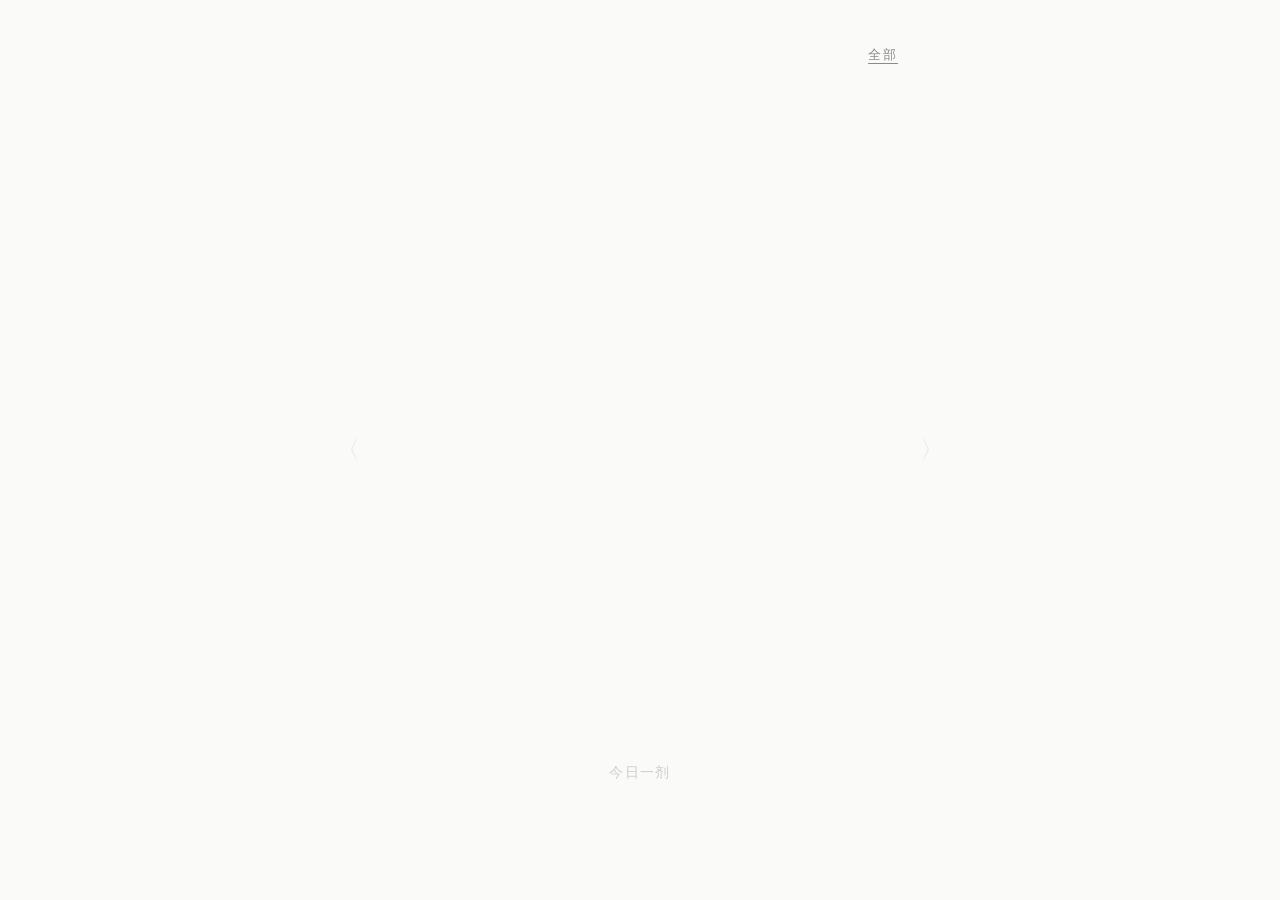
==== commit 84e059db: "添加 index.html" ====
--- a/index.html
+++ b/index.html
@@ -159,22 +159,15 @@
     50%      { transform: translateX(-50%) translateY(-10px); }
 }
 
-/* ====== 8 个词的坐标与个性 ====== */
-.star-word:nth-child(1) { top: 12%; left: 8%;  --float-dur: 5.2s; --float-delay: -1.5s; --star-opacity: 1; }
-.star-word:nth-child(2) { top: 6%;  left: 56%; --float-dur: 6.4s; --float-delay: -3.2s; --star-opacity: 1; }
-.star-word:nth-child(3) { top: 25%; left: 33%; --float-dur: 4.8s; --float-delay: -0.8s; --star-opacity: 0.55; }
-.star-word:nth-child(4) { top: 21%; left: 62%; --float-dur: 5.8s; --float-delay: -2.1s; --star-opacity: 1; }
-.star-word:nth-child(5) { top: 41%; left: 6%;  --float-dur: 7.0s; --float-delay: -4.5s; --star-opacity: 0.6; }
-.star-word:nth-child(6) { top: 51%; left: 50%; --float-dur: 6.0s; --float-delay: -1.0s; --star-opacity: 1; }
-.star-word:nth-child(7) { top: 65%; left: 16%; --float-dur: 5.5s; --float-delay: -3.8s; --star-opacity: 0.55; }
-.star-word:nth-child(8) { top: 73%; left: 58%; --float-dur: 4.5s; --float-delay: -2.5s; --star-opacity: 1; }
-
-/* 移动端微调：窄屏下左列稍微再靠左一点，避免切边 */
-@media (max-width: 639px) {
-    .star-word:nth-child(1) { left: 4%; }
-    .star-word:nth-child(5) { left: 3%; }
-    .star-word:nth-child(7) { left: 10%; }
-}
+/* ====== 每个词条的有机漂浮参数（坐标由 JS 动态注入） ====== */
+.star-word:nth-child(1) { --float-dur: 5.2s; --float-delay: -1.5s; --star-opacity: 1; }
+.star-word:nth-child(2) { --float-dur: 6.4s; --float-delay: -3.2s; --star-opacity: 1; }
+.star-word:nth-child(3) { --float-dur: 4.8s; --float-delay: -0.8s; --star-opacity: 0.55; }
+.star-word:nth-child(4) { --float-dur: 5.8s; --float-delay: -2.1s; --star-opacity: 1; }
+.star-word:nth-child(5) { --float-dur: 7.0s; --float-delay: -4.5s; --star-opacity: 0.6; }
+.star-word:nth-child(6) { --float-dur: 6.0s; --float-delay: -1.0s; --star-opacity: 1; }
+.star-word:nth-child(7) { --float-dur: 5.5s; --float-delay: -3.8s; --star-opacity: 0.55; }
+.star-word:nth-child(8) { --float-dur: 4.5s; --float-delay: -2.5s; --star-opacity: 1; }
 
 /* ======== 处方页 ======== */
 #dose-view { position: relative; padding-top: 40px; padding-bottom: 80px; }
@@ -481,7 +474,7 @@
     </div>
 
 <script>
-var BOOKS = [{"id":"001","title":"棋王","author":"阿城","summary":"一个痴迷下棋的知青，在最匮乏的年代里活出了最富足的样子","tags":{"primary":"迷茫","secondary":["浮躁","空游无所依"]},"guide":"你并不是不知道自己要什么。你知道得太多了。\n\n大学像一张摆满菜单的桌子，所有人都在告诉你\"这个有前途\"\"那个最保值\"，你每样都尝了一口，却没有一样真正饿了你的胃。迷茫不是选项不够多的病，恰好相反——是你脑子里塞了太多别人的菜单，反而听不见自己胃在叫。王一生面对这个问题的时候，他的解法近乎粗暴：别想了，下棋。别人串联、刷题、走关系，他就坐在那儿，跟一盘棋较劲。他把命放在棋里，棋就还他一个不被时代冲走的位置。\n\n这个叫\"棋呆子\"的人身上有一种你不太能在校园里看到的品质：他不急于解释自己。别人觉得他呆、觉得他怪，他就笑一笑，继续摆棋。不争辩、不剖白、不写小作文自我辩护。这种近乎沉默的笃定，在一个人人都在经营人设的环境里，是一种很稀缺的定力。迷茫的时候，你最需要的不是更清晰的规划，而是先找到一件不需要向任何人解释理由的事情，然后先把它做完。\n\n读完《棋王》大约需要一个下午。不长，刚好够你从宿舍床铺滑到书桌前。不用做笔记，不用画思维导图，你就看王一生怎么在火车上吃饭——米饭粒儿沾了一脸，一粒一粒捡起来吃掉——然后你会知道，\"活着\"这事儿，有时候就藏在把一件小事做到底的执拗里。","quotes":["我因为不喜欢象棋，也就不去关心什么象棋冠军，但王一生的大名，却常被班上几个棋篓子供在嘴上，我也就对其事迹略闻一二，知道王一生外号棋呆子，棋下得很神不用说，而且在他们学校那一年级里数理成绩总是前数名。我想棋下得好而有个数学脑子，这很合情理，可我又不信人们说的那些王一生的呆事，觉得不过是大家寻佚闻鄙事以快言论罢了。","棋开始了。上千人不再出声儿。只有自愿服务的人一会儿紧一会儿慢地用话传出棋步，外边儿自愿服务的人就变动着棋子儿。风吹得八张大纸哗哗地响，棋子儿荡来荡去。太阳斜斜地照在一切上，烧得耀眼。前几十排的人都坐下了，仰起来看，后面的人也挤得紧紧的，一个个土眉土眼，头发长长短短吹得飘，再没人动一下，似乎都要把命放在棋里搏。\n\n我心里忽然有一种很古的东西涌上来，喉咙紧紧地往上走。读过的书，有的近了，有的远了，模糊了。平时十分佩服的项羽、刘邦都在目瞪口呆，倒是尸横遍野的那些黑脸士兵，从地下爬起来，哑了喉咙，慢慢移动。一个樵夫，提了斧在野唱。忽然又仿佛见了呆子的母亲，用一双弱手一张一张地折书页。","不久，脚卵抬起头，看着王一生说：\"天下是你的。\"抽出一支烟给王一生，又说：\"你的棋是跟谁学的？\"王一生也看着脚卵，说：\"跟天下人。\""],"extras":{"availability":"微信读书免费可读；纸书收录于阿城文集《棋王·树王·孩子王》","ifYouLike":"《树王》《孩子王》（阿城同系列）；《活着》（余华）——同样是在匮乏中活出尊严的故事"}},{"id":"002","title":"给青年的十二封信","author":"朱光潜","summary":"一位美学大师用十二封信，和年轻人聊读书、动与静、升学、人生——不教你怎么赢，但教你怎么活","tags":{"primary":"迷茫","secondary":["浮躁","烦闷"]},"guide":"你说你迷茫。但这可能不是一个\"问题\"，而是一个\"阶段\"——区别在于，前者需要被解决，后者只需要被穿越。\n\n\"迷茫\"这个词本身就暴露了你的姿势：你在用眼睛找路，而不是用脚。你站在十字路口，希望有人告诉你哪条路是对的，但朱光潜在第一封信里就把这条路堵死了——他不给答案。不是因为他吝啬，而是因为他知道，别人给的答案在你身上待不了三天。所以他只做一件事：给你一套自己找答案的方法。谈读书，说你与其碎片化地刷帖子，不如拿一整块时间啃一本\"不紧急\"的书，因为\"在读书中寻出一种趣味，你将来抵抗引诱的能力比别人定要大些\"。谈动与静，说人之所以烦闷，大半是因为身体和心灵有一个闲着——解决烦闷的方法不是想通，而是动起来。谈升学选课，说别把兴趣和社会需求对立起来，你感兴趣的东西做到极致，社会自然会为它定价。\n\n十二封信，写于将近一百年前。一百年前的年轻人也在迷茫，迷茫的内容换了一茬又一茬，但迷茫的结构一模一样。这至少说明一件事：迷茫不是你的错，它是二十岁的出厂设置。\n\n每封信只需十分钟。一天读一封，读完就合上。这十二天里你可能不会\"想通\"任何东西——但你可能会开始做一些事。而这恰好就是朱光潜想说的全部：路是在走的过程中被踩出来的，不是在站的过程中被看出来的。","quotes":["你如果在读书中寻出一种趣味，你将来抵抗引诱的能力比别人定要大些。这种兴趣你现在不能寻出，将来永不会寻出的。凡人都越老越麻木，你现在已比不上三五岁的小孩子们那样好奇、那样兴味淋漓了。你长大一岁，你感觉兴味的锐敏力便须迟钝一分。","愁生于郁，解愁的方法在泄；郁由于静止，求泄的方法在动。从前儒家讲心性的话，从近代心理学眼光看，都很粗疏，只有孟子的\"养气\"说、宋儒的\"变化气质\"说，是颠扑不破的。我把这两说综合起来，下一个注脚：便是\"在动中求泄\"。","做学问，做事业，在人生中都只能算是第二桩事。人生第一桩事是生活。我所谓\"生活\"是\"享受\"，是\"领略\"，是\"培养生机\"。假若为学问为事业而忘却生活，那种学问事业在人生中便失其真正意义与价值。","所谓真正立志，不仅要接受现在的事实，尤其要抓住现在的机会。如果立志要做一件事，那件事的成功尽管在很远的将来，而那件事的发动必须就在目前一顷刻。"],"extras":{"availability":"微信读书免费可读（多个版本）；纸书各出版社均有","ifYouLike":"《谈美》（朱光潜）——同一支笔写美学，更轻盈；《沉思录》（马可·奥勒留）——如果朱光潜是朋友，奥勒留是那个沉默的长辈"}},{"id":"003","title":"心流：最优体验心理学","author":"米哈里·契克森米哈赖（Mihaly Csikszentmihalyi）","summary":"用几十年的实证研究回答一个古老问题：人什么时候最快乐？答案是——完全沉浸在一件事里，忘记时间存在的时候","tags":{"primary":"浮躁","secondary":["无聊","平淡"]},"guide":"你不是浮躁。你是被设计成这样的。\n\n每一个 app 背后都站着一群全世界最聪明、收入最高的工程师，他们的工作不是服务你，而是让你的注意力停不下来。你滑走一个视频，下一个自动补上；你关掉一个通知，三个新的弹出来。你觉得自己\"缺乏专注力\"？不对。你的专注力没有被削弱——它只是被一群比你更懂你大脑弱点的人精确地收割了，然后卖给了广告商。这不是你的错。但这确实是你的问题——因为你已经太久没有体验过一种叫做\"心流\"的感觉：完全沉浸在一件事里，忘记自己、忘记时间、忘记手机还存在。\n\n契克森米哈赖用几十年的实证研究把这个词钉在了心理学地图上。他发现了一个反直觉的事实：人类最快乐的时刻，不是放松的时候，不是享乐的时候，而是\"用全部技能去应对一个刚好超出能力边界的挑战\"的时候。打游戏时的忘我、打球时的手感、解题时的沉浸——这些都是心流的廉价版本。昂贵版本的心流需要四个条件：清晰的目标、即时的反馈、挑战与技能的平衡、对当下的完全投入。好消息是，这四个条件不需要你删除所有 app 去深山修行，你只需要把它们种进你已有的日常生活里。\n\n这本书不用从头读到尾。先读第三章和第四章，大概两小时。读完后，挑一件你今天非做不可的事——洗碗、跑步、背单词都行——在开始之前给自己定一个微小的目标（比如\"洗完所有碗之前不摸手机\"），然后只关注这一个目标。你会想起很久以前，那时候你还不靠滑手机来杀死时间，那时候二十分钟像一辈子那么长，并且一点都不无聊。","quotes":["心流即一个人完全沉浸在某种活动当中，无视其他事物存在的状态。这种体验本身带来莫大的喜悦，使人愿意付出巨大的代价。","控制意识才能控制体验，而控制意识最直接的方法，就是控制注意力。注意力是一种稀缺资源，它决定哪些信息进入意识，哪些被排除在外。","大多数人一生都在两种状态之间来回摆动：工作时感到焦虑，闲暇时感到无聊。而心流体验恰好处于焦虑与无聊之间的那个窄道——当挑战刚好超出技能，两者同时被拉高时，心流就会出现。","幸福并非瞬间发生，也不受外在事件操纵，而是取决于我们对外在事物的阐释。只有学会控制意识的人，才能决定自己的生活体验，进而接近幸福。"],"extras":{"availability":"微信读书可读（中信出版社译本）；英文原版 Flow: The Psychology of Optimal Experience","ifYouLike":"《刻意练习》（安德斯·艾利克森）——心流的操作方法；《贪婪的多巴胺》（丹尼尔·利伯曼）——从神经科学解释为什么短视频比心流更容易上瘾"}},{"id":"004","title":"德米安：彷徨少年时","author":"赫尔曼·黑塞（Hermann Hesse）","summary":"一个少年在光明与黑暗之间找到真正的自我——每个大学生的内心传记","tags":{"primary":"迷茫","secondary":["烦闷"]},"guide":"你总觉得你应该活成一个\"更好的人\"。这是你最累的地方，也是你最迷茫的根源。\n\n黑塞管这个叫\"光明世界\"——父母教给你的规矩、老师表扬的品质、朋友圈里被点赞的人设。你在这个世界里活了二十年，熟练、安全、但总觉得哪里不对劲。因为还有一个\"黑暗世界\"——那些你不能跟人说的嫉妒、不甘、生理冲动、对某些人的莫名厌恶——被你压在意识底下，假装不存在。辛克莱在书里用的词是\"该隐的印记\"。他花了整本书的时间去理解一件事：你不是要消灭你的黑暗面，你是要把光明和黑暗合在一起，变成你真正的名字。德米安帮他做了这件事，而你身边可能还没有德米安——这本书可以临时顶替一下。\n\n这不是一本\"读完就豁然开朗\"的书。你读的时候大部分时间会跟辛克莱一样困惑。但你会记住一个意象：一只鸟要从蛋壳里出来。蛋壳就是你现在的生活——舒服、透明、但也困住你。啄破壳的过程疼，而且你不知道外面是什么。黑塞说，没有人能替你把壳啄破，但有人可以告诉你：壳外面有空气。\n\n全书很短，但建议你分成三个晚上读完。每次读到你觉得\"这个角色在说我也不懂的话\"的时候，就合上书——第二天你会发现，那些话睡了一觉后变清楚了。这不是魔法，这是黑塞。","quotes":["鸟要挣脱出壳。蛋就是世界。谁要出生，就必须摧毁一个世界。鸟飞向神。神的名字叫阿布拉克萨斯。","每个人的生命都是一条通向自我的路，是一条路的尝试，是一条小径的悄然召唤。从来不曾有人完全成为他自己，但每个人都努力想要成为他自身——有人模糊地，有人清楚地，各尽其力。","我想要的，只是试着活出我内心真正想要活出的东西。为什么这如此困难？","如果你生来就是一只蝙蝠，你就不必像鸵鸟那样看问题。你只需正视自己的深渊，而不是把它推到别人身上。"],"extras":{"availability":"微信读书可读（多个译本，推荐姜乙译本）","ifYouLike":"《悉达多》（黑塞同作者，更短更轻）；《牧羊少年奇幻之旅》（保罗·柯艾略）——如果德米安的象征让你觉得太重，这本是它的轻量版"}},{"id":"005","title":"素履之往","author":"木心","summary":"一本不需要从头读的书——翻到哪页读哪页，每句话都是一个独立的宇宙","tags":{"primary":"无聊","secondary":["厌倦","迷茫"]},"guide":"你觉得无聊。打开手机，滑十分钟，更无聊了。不是因为手机里没有东西——是因为那些东西都不需要你动脑子。你在用不需要咀嚼的内容喂养一个需要咀嚼的大脑，然后这个大脑告诉你：我还是饿。\n\n木心写的是一本\"不需要从头读\"的书。你随便翻到哪一页，一两句话，然后合上。他会说\"生活的最佳状态是冷冷清清的风风火火\"，会说\"玩物丧志，其志小，志大者玩物养志\"，会说\"所谓无底深渊，下去，也是前程万里\"。每一句都像一个精心布置的思维陷阱——你以为你懂了，走两步发现不对，再走两步发现他说的跟你第一反应想的完全相反。这个过程叫做\"咀嚼\"。你刷一百条短视频，大脑在接收；你读一句木心，大脑开始工作。无聊和独处之间，就差这一层认知的窗户纸。\n\n这本书最适合放在手机旁边。每次你想打开一个短视频 app 的时候，先打开这本书，读一句。读完合上。你会开始发现，那句话在你走路、吃饭、发呆的时候自己发酵。你不是无聊——你只是太久没有给大脑喂需要消化的东西了。","quotes":["生活的最佳状态是冷冷清清的风风火火。","玩物丧志，其志小，志大者玩物养志。","所谓无底深渊，下去，也是前程万里。","一个人到世界上来，来做什么？爱最可爱的，最好听的，最好看的，最好吃的。","地图是平的，历史是长的，艺术是尖的。"],"extras":{"availability":"微信读书可读；纸书收录于木心作品系列（广西师范大学出版社）","ifYouLike":"《哥伦比亚的倒影》（木心散文，比素履更绵长）；《惶然录》（费尔南多·佩索阿）——另一个躲在文字后面的灵魂，比木心更不安"}},{"id":"006","title":"活着","author":"余华","summary":"一个人送走了他生命中的每一个人，然后继续活着——这不是惨，是告诉你\"活着\"这个词本身就够了","tags":{"primary":"厌倦","secondary":["疲惫","烦闷"]},"guide":"你说你厌倦了。厌倦上课，厌倦食堂，厌倦每天一模一样的生活。你说你累了。这种累不是身体累——身体累睡一觉就好了——这种累是心里的累：跟人相处要算计，不跟人相处又孤独，想努力不知道往哪使劲，想躺平又觉得自己在浪费生命。\n\n福贵没有时间想这些。\n\n他从一个败光家产的少爷，变成一介佃农。他亲手埋了他爹、他娘、他儿子有庆、他女儿凤霞、他老婆家珍、他女婿二喜、他外孙苦根。七个人，七座坟，他一个一个挖、一个一个埋。然后他买了一头老牛，耕田、吃饭、睡觉。余华没有让福贵崩溃。余华让福贵活着。是因为\"活着\"这件事本身不需要理由——不是\"为了什么而活着\"，就是\"活着\"。你厌倦的那些日常——去食堂的路上阳光很好、室友在打鼾你还没睡、洗了个热水澡——福贵用一辈子告诉你，这些东西就是活着的全部内容。\n\n读完你可能会沉默一段时间。不是难过——是觉得\"哦，原来我已经在活着了\"。这不需要你考到什么成绩、拿到什么 offer、完成什么计划。你已经在了。你在呼吸。这件事本身就够。","quotes":["人是为活着本身而活着的，而不是为活着之外的任何事物所活着。","我看着那条弯曲着通向城里的小路，听不到我儿子赤脚跑来的声音。月光照在路上，像是撒满了盐。","做人还是平常点好，争这个争那个，争来争去赔了自己的命。像我这样，说起来是越混越没出息，可寿命长。我认识的人一个挨着一个死去，我还活着。","最初我们来到这个世界，是因为不得不来；最终我们离开这个世界，是因为不得不走。"],"extras":{"availability":"微信读书可读；纸书极便宜、到处有售","ifYouLike":"《许三观卖血记》（余华同作者，比活着多了一点幽默）；《人生海海》（麦家）——另一个\"活着\"的故事，更曲折"}},{"id":"007","title":"被讨厌的勇气","author":"岸见一郎 / 古贺史健","summary":"一个困惑的年轻人和一位哲人用五个夜晚，把你的\"精神内耗\"逐层拆解，然后告诉你：你所有的痛苦都是你自己选的——你可以不选","tags":{"primary":"疲惫","secondary":["迷茫","烦闷"]},"guide":"你看这页之前，脑子里可能同时跑着三件事：某人前天那句话到底什么意思？辅导员发的那个通知要不要跟？自己好像又在浪费时间了怎么办？三件事织成一张网，你在网里打转，什么都没做，但特别累。\n\n阿德勒心理学管这个状态叫\"对他人的课题的过度介入\"。全书最锋利的概念叫\"课题分离\"——一件事的后果最终由谁承担，这件事就是谁的课题。别人怎么看你，是别人的课题，不是你的。你为之焦虑、害怕冲突、反复自我审查——这些不是别人的控制，是你自己选择把别人的课题扛在了肩上。听起来冷血？哲人用了整本书跟你辩论这件事。年轻人反复质疑、反驳、甚至愤怒——你想得到的反驳他都说了一遍，你想不到的他也说了。然后哲人逐一回应。\n\n这不是一本温情脉脉的书。你读完第一夜可能会不舒服——因为它不共情你，它戳你。读到第三夜你会开始觉得好笑——好笑自己困在那么多\"别人怎么想\"里。\"被讨厌的勇气\"不是说你要做一个讨厌的人，而是说自由就是不再害怕被某些人讨厌。你不必讨好所有室友、所有同学、所有长辈。你只需要对自己诚实。\n\n建议按书的节奏读——五个夜晚，每次读一夜（约 40 页）。哲人每顿辩论的量刚好够消化一个晚上。合上书之后，想想\"今天哪件事其实不是我的课题\"。","quotes":["所谓的自由，就是被别人讨厌。如果你无法承受被人讨厌，那你就只能继续不自由地活着。","基本上一切人际关系的矛盾，都起因于对别人的课题妄加干涉，或自己的课题被别人妄加干涉。只要能够进行课题分离，人际关系就会发生剧烈改变。","人之所以不幸，并不是因为过去或环境，更不是因为能力不足，只是因为缺乏\"获得幸福的勇气\"。","不与任何人竞争，只要自己不断前进即可。健全的自卑感不是来自与他人的比较，而是来自与\"理想的自己\"的比较。"],"extras":{"availability":"微信读书可读","ifYouLike":"《自卑与超越》（阿德勒原著，更学术但更原汁原味）；《非暴力沟通》（马歇尔·卢森堡）——课题分离解决了\"要不要管\"，非暴力沟通解决\"怎么管\""}},{"id":"008","title":"我与地坛","author":"史铁生","summary":"一个人在轮椅上把一座废弃的古园坐了十五年，把它坐成了一个宇宙","tags":{"primary":"空游无所依","secondary":["迷茫","烦闷"]},"guide":"你感到\"空游无所依\"。这个状态很抽象——没有具体的痛处，但也没有具体的锚点。你漂浮在课表、食堂、宿舍之间，像一只没系绳的气球，往哪飘都行，但往哪飘都不重要。\n\n史铁生二十岁那年突然走不了路了。这不是比喻——他真的站不起来了。愤怒、绝望、把自己关在屋子里。然后有一天他被推进了一个废弃的古园——北京地坛。他本以为只是消磨一个下午，结果他把地坛坐了十五年。在这十五年里，他发现了一件事：一个人的锚点可以不是\"事业\"、\"成就\"、\"被人需要\"这些大词，而是一种\"看见\"——看见四季在园子里轮转，看见一个老人每天准时来散步，看见落日把一面旧墙染成琥珀色，看见自己的母亲偷偷跟在轮椅后面不敢让他发现。《我与地坛》最惊人的地方在于，它不是一个\"身残志坚\"的故事。它是一个人用最缓慢的速度、在最窄小的范围内，重新学会\"待在世界上\"的故事。\n\n读这一篇就够了（书里还有其他篇目，但《我与地坛》那一篇是核心）。大概一个小时。读的时候注意看史铁生写景物的方式——他不抒情，他只描述。一棵树、一束光、一片雪。他写这些东西的方式会让你突然意识到：你很久没有真正\"看见\"你身边的东西了。无依不是因为没有东西可以依靠。是因为你还没有坐下来，安静到足够去依靠它们。","quotes":["一个人，出生了，这就不再是一个可以辩论的问题，而只是上帝交给他的一个事实；上帝在交给我们这件事实的时候，已经顺便保证了它的结果。所以死是一件不必急于求成的事，死是一个必然会降临的节日。","多年来我头一次意识到，这园中不单是处处都有过我的车辙，有过我车辙的地方也都有过母亲的脚印。","太阳，他每时每刻都是夕阳也都是旭日。当他熄灭着走下山去收尽苍凉残照之际，正是他在另一面燃烧着爬上山巅布散烈烈朝辉之时。","就命运而言，休论公道。"],"extras":{"availability":"微信读书可读（收录于《我与地坛》同名散文集）","ifYouLike":"《病隙碎笔》（史铁生，更碎更哲学）；《瓦尔登湖》（梭罗）——另一个把一片固定区域活成一个宇宙的人"}},{"id":"009","title":"刀锋","author":"威廉·萨默塞特·毛姆（W. Somerset Maugham）","summary":"一个退伍兵不工作、不社交、不解释，满世界晃荡找\"人生的意义\"——如果你也在找，他不是答案，但他证明了找本身就是一种活法","tags":{"primary":"空游无所依","secondary":["迷茫","厌倦"]},"guide":"你有过一个瞬间——比如周五晚上所有人都出去玩了，你一个人坐在宿舍里，突然不知道自己在干什么。不是难过，不是焦虑，就是\"空\"。像站在候车室的正中间，四面都有出口，但没有一个上面写着你的名字。\n\n拉里·达雷尔在书里花了十年来回答这个问题。他在一战中开过战斗机，亲眼看见战友死在他面前。退伍回来，他有体面的收入、可以迎娶一个漂亮的芝加哥姑娘、随时能进入她父亲的企业。他没有哭天喊地，也没有看破红尘。他只是说：我不想这样活。然后他去了巴黎，窝在图书馆里读哲学，每天八到十个小时。去了印度，学瑜伽、冥想、见各种奇奇怪怪的人。去了一个煤矿做苦力。最后他成了一个\"没有职业的人\"，在纽约开出租，写一本没人会出版的书。所有人都在说他荒废了人生，只有他自己知道——他一生都在做一件事：找出\"我是谁\"的答案。这件事没有 deadline，没有 KPI，而他非常认真地在做。\n\n这本小说最有意思的地方是：毛姆没有让你去崇拜拉里。他让你同时看到拉里的未婚妻伊莎贝尔——结婚、住大房子、过上流社会生活，而且过得不错。你是伊莎贝尔还是拉里？毛姆不替你选。他只是证明了一件事：空游无所依不一定是一种病；也许你只是在漂浮期，而有些人漂浮了一辈子，然后活着抵达了。","quotes":["一把刀的锋刃很不容易越过，因此智者说得救之道是困难的。","我想知道人生到底是为什么，有没有意义。我不在乎犯错误。也许在犯了一个错误之后，我能发现自己到底要什么。","我从来不觉得日子无聊。我有很多事情要想，有很多书要读。","人生如果不想随波逐流，就等于是场豪赌。但大多数人，只是求生，只有少数人才生活。"],"extras":{"availability":"微信读书可读（多个译本，推荐周煦良译本）","ifYouLike":"《月亮与六便士》（毛姆同作者，更极端的选择）；《斯通纳》（约翰·威廉斯）——另一条\"不随波逐流\"的路，比拉里更安静"}},{"id":"010","title":"人间草木","author":"汪曾祺","summary":"一个老头写葡萄怎么长、咸鸭蛋怎么腌、昆明的雨怎么下——你读完之后发现，烦闷的解药是\"把感官重新打开\"","tags":{"primary":"烦闷","secondary":["平淡","无聊"]},"guide":"你烦闷的时候有没有想过：你多久没有闻过东西了？\n\n不是手机屏幕的味道，不是食堂油炸的味道——是雨后的泥土、晒过的被子、走过一棵开花的树突然被香气砸到头。汪曾祺的《人间草木》不是写给你的大脑的，是写给你的鼻子、舌头、手指尖的。他写葡萄：\"葡萄喝起水来是惊人的。它真是在喝哎！\"写昆明的雨：\"昆明的雨季是明亮的、丰满的，使人动情的。\"写咸鸭蛋：\"筷子头一扎下去，吱——红油就冒出来了。\"没有宏大的主题，没有深刻的思想。他就是坐在院子里，看着植物长，然后记下来。\n\n为什么这个能治烦闷？因为烦闷的人有一个特征：你跟此刻绝缘。你在食堂吃饭，脑子里在想下午的事；你在上课，心里在烦昨天的事。你从来没有真正在食堂，吃那顿饭，尝那个味道。汪曾祺的文字在你眼前展开的东西不多——一棵葡萄藤、一颗咸鸭蛋、一场雨——但每一件都让你重新\"看见\"它。\"看见\"之后你发现，原来你身边有这么多东西值得看。烦闷不是因为生活没意思，是因为你把感官的闸门关了。打开它，不需要去远方，只需要低头。\n\n这本书不需要从头读到尾。建议每天读一到两篇（每篇 5-10 分钟），当饭间读物。别在饿了的时候读——他写吃的东西，杀伤力太大。","quotes":["葡萄喝起水来是惊人的。它真是在喝哎！葡萄藤的组织跟别的果树不一样，它里面是一根一根细小的导管。这一点，中国的古人早就发现了。《图经》云：\"根苗中空相通。圃人将货之，欲得厚利，暮溉其根，而晨朝水浸子中矣，故俗呼其苗为木通。暮溉其根，而晨朝水浸子中矣。\"这么说来，葡萄简直是直接在水里吸收水分的。浇了水，不大一会，它就从根直吸到梢，你简直可以听见它喝水的声音。","昆明的雨季是明亮的、丰满的，使人动情的。城春草木深，孟夏草木长。昆明的雨季，是浓绿的。草木的枝叶里的水分都到了饱和状态，显示出过分的、近于夸张的旺盛。","高邮咸蛋的特点是质细而油多。蛋白柔嫩，不似别处的发干、发粉，入口如嚼石灰。油多尤为别处所不及。鸭蛋的吃法，带壳切开，是一种，那是席间待客的办法。平常食用，一般都是敲破\"空头\"用筷子挖着吃。筷子头一扎下去，吱——红油就冒出来了。","如果你来访我，我不在，请和我门外的花坐一会儿。它们很温暖，我注视它们很多很多日子了。"],"extras":{"availability":"微信读书可读；纸书多个版本，推荐江苏文艺出版社","ifYouLike":"《食事》（汪曾祺同作者，只写吃，更专一）；《枕草子》（清少纳言）——平安时代一个宫廷女官记录\"觉得高兴的事\"：春天是破晓的时候，夏天是夜里，秋天是傍晚"}},{"id":"011","title":"陶庵梦忆","author":"张岱","summary":"一个极致繁华的过来人，在失去一切后回忆他见过的每一场雪、每一盏灯、每一出戏","tags":{"primary":"浮躁","secondary":["空游无所依","厌倦"]},"guide":"你有多久没有安静地看一场雪了？\n\n不是手机里刷到的雪景视频——是真的坐在一个地方，不说话，不动，看着白的东西从天上往下掉，看了很久，久到你觉得时间变慢了。张岱的《陶庵梦忆》是这个速度的书。他年轻时是晚明最会玩的人：中秋赏月要租几百条船、元宵观灯要看遍绍兴城里每一处灯火、喝茶要自己养一头专门运惠山泉水的驴。然后明朝亡了。他失去了一切，披发入山，形同乞丐，开始在回忆里活着。他写了湖心亭看雪——夜深了，一个人、一条船、一炉火，去湖心看雪。\"天与云与山与水，上下一白。湖上影子，惟长堤一痕、湖心亭一点、与余舟一芥、舟中人两三粒而已。\"这篇 159 个字，是中国文学史上最安静的一页。\n\n浮躁是什么？浮躁是你的时间感被调快了。你觉得一个下午很长但一刷手机就没了，你觉得一个学期很快又什么都没做成。张岱的文字是一种\"慢速播放\"。每一篇都极短——50 到 200 字——但读完之后你会发现自己自动放慢了。不需要努力，不需要冥想。就是被他的文字拖进了他的时间节奏里。\n\n建议一天读一篇，晨起或者睡前。不要多。多了就快了，快了就白读了。","quotes":["崇祯五年十二月，余住西湖。大雪三日，湖中人鸟声俱绝。是日更定矣，余挐一小舟，拥毳衣炉火，独往湖心亭看雪。雾凇沆砀，天与云与山与水，上下一白。湖上影子，惟长堤一痕、湖心亭一点、与余舟一芥、舟中人两三粒而已。","林下漏月光，疏疏如残雪。","人无癖不可与交，以其无深情也；人无疵不可与交，以其无真气也。","鸡鸣枕上，夜气方回。因想余生平，繁华靡丽，过眼皆空，五十年来，总成一梦。"],"extras":{"availability":"微信读书可读（多个版本，推荐中华书局或上海古籍版）；英文译本也极佳","ifYouLike":"《浮生六记》（沈复）——另一个在平淡中找到无限的人；《徒然草》（吉田兼好）——日本版陶庵梦忆，更碎更禅"}},{"id":"012","title":"箭术与禅心","author":"奥根·赫立格尔（Eugen Herrigel）","summary":"一个德国哲学教授在日本学了六年弓道，只为了弄明白一件事：靶子不是被射中的，是自己被\"放\"到了箭上的","tags":{"primary":"浮躁","secondary":["疲惫"]},"guide":"你在\"用力\"——这是你大多数问题的共同来源。\n\n学习的时候用力想象结果（考不好怎么办）、社交的时候用力表演（我这样说对吗）、睡前用力反思（今天又浪费了）。你的\"用力\"没有让你更有效率，它只是让你更累。赫立格尔到日本学弓道的时候，遇到了一模一样的问题。作为德国哲学教授，他用德国人的方式对待一切：分析、优化、用力做到最好。但弓道大师告诉他：不是你把弓拉开的，是\"它\"被拉开的；不是你射中了靶心，是靶心自己到了箭上。他花了五年时间才明白这不是比喻——是真的生理上不发力、不放箭，然后在某个完全放松的瞬间，箭自己飞出去了。\n\n全书不到三万字，但每一章的密度都很大。核心洞见非常简单：你一直在\"做\"事情，但你忘了还有另一种方式——让事情\"发生\"。弓道的\"放手\"不是放弃，是把最后那一小段交给弓本身——你只需要把前面的步骤做到极致，释放的那一刻，你不用管了。这在你身上叫什么？叫\"心流\"。叫\"进入状态\"。叫\"忘记自己\"。你觉得浮躁是因为你总在盯着靶子——盯着结果、盯着 deadline、盯着别人有没有在看你。师父说：把靶子忘掉，先学会呼吸。这一步学会了，靶子自己会来。","quotes":["你不应该握住弓，而应该让弓握住你。","正确的射箭之道，不在于用弓和箭去做什么，而在于让某种事情在弓箭上发生。","松开弦的时候，不要想\"我要松开\"，也不要抵抗\"我要松开\"这个念头。让松开自己到来，像一个熟透的果子从枝头坠落。","大师之所以是大师，不是因为他比旁人更努力，而是因为他完全放弃了\"努力\"这个概念。"],"extras":{"availability":"微信读书可读","ifYouLike":"《禅与摩托车维修艺术》（罗伯特·波西格）——另一个西方人用东方哲学解决现代焦虑，但更漫长、更公路；《弓与禅》（同书不同译本，译名差异）"}},{"id":"013","title":"万物有灵且美","author":"吉米·哈利（James Herriot）","summary":"一个乡下兽医的一生——母牛难产、狗儿撒娇、羊在雪地里装死——无聊是因为你没凑近了看","tags":{"primary":"无聊","secondary":["疲惫","平淡"]},"guide":"你有没有注意过，说自己\"无聊\"的人从不说\"我正在看一株草\"或者\"我正在听窗外的雨\"？无聊的人一定在室内，一定面对着屏幕，一定在等什么东西来拯救自己。吉米·哈利没有机会无聊。他每天凌晨被电话叫醒，在约克郡的山谷里开着没有暖风的旧车，把手塞进母牛的子宫里把胎位不正的小牛扳正。他的手冻僵了，身上全是血和羊水，旁边还有一个焦躁的农场主在骂天骂地。然后小牛活着出来了，母牛舔它，天刚好亮了。他站在那儿看了好一会儿，然后去下一家。这就是他的一生。\n\n如果你觉得无聊，你不是缺事情做——你是缺一件让你\"凌晨两点愿意从被窝里爬起来\"的事。吉米·哈利不是圣人，他也会抱怨、也会偷懒、也会在风雪里骂自己为什么要当兽医。但抱怨完之后，他眼睛里只有那头牛和它肚子里的小牛。这种专注不是苦行——它有一种你很久没体验过的快乐：事情本身的有趣，不依赖任何结果的有趣。\n\n建议睡前读一篇，每篇 5-10 分钟。这本书最大的副作用：你可能会开始认真观察窗外的鸟、你养的绿萝、以及食堂那个总是多给你打一勺菜的阿姨。","quotes":["我躺在草地上，闭上眼睛。温暖的阳光照在脸上，空气中充满了新翻的泥土和青草的气味。我想，即使这世界上没有天堂，这个也差不多了。","动物和人之间有一种奇妙的联系——它们不会说话，但它们的眼睛能说出一切。你只需要安静下来，就能听懂。","母牛在生产的时候，你不能急。你一急，它就怕。你一怕，它就紧张。所以你得把手慢慢伸进去，一边摸一边哼歌，什么歌都行。","约克郡的春天来得特别晚，但也特别认真。好像上帝在这个角落花了比全世界加起来更多的心思。"],"extras":{"availability":"微信读书可读（系列共 5 本，先读这一本）","ifYouLike":"吉米·哈利同系列《万物有灵》《万物既伟大又渺小》《万物既聪慧又奇妙》；如果喜欢\"认真对待小事\"的调子，试试《编舟记》（三浦紫苑）"}},{"id":"014","title":"小王子","author":"安托万·德·圣埃克苏佩里（Antoine de Saint-Exupéry）","summary":"一个外星小孩教一个地球大人重新看见\"重要的事\"——用眼睛是看不见的，只有用心才看得见","tags":{"primary":"厌倦","secondary":["空游无所依"]},"guide":"你小时候读《小王子》，可能只觉得是一个奇怪的故事：一个小孩有一朵玫瑰、三座火山、一只狐狸。后来你长大了。你开始说\"我很忙\"、\"这有什么用\"、\"能不能快一点\"。你养了一朵花但没时间浇水，交了一个朋友但都是表情包聊天，路过一片夕阳但没有抬头。恭喜，你成了圣埃克苏佩里笔下那些星球上的人——那个不停点灯熄灯的灯夫、那个忙着算账但从没闻过一朵花的商人、那个活在别人的评价里的酒鬼。\n\n《小王子》在二十岁重读的价值在于：它让你认出来，你在哪个星球上卡住了。你厌倦的那些东西——绩点、刷不完的通知、永远在赶 deadline——书里每一个大人角色都是它们的化身。而小王子问的问题始终只有一个：\"这重要吗？\"不是\"这有用吗\"，是\"这重要吗\"。\"有用\"是数字，\"重要\"是那朵花。你的日常被\"有用\"的事填满了。上一次你做一件\"重要但没用\"的事是什么时候？\n\n一个半小时。请在下午四点开始读，刚好读完之后窗外会有夕阳。然后抬头看一眼——如果你觉得今天的夕阳跟你有关，说明药效还在。","quotes":["只有用心才能看清楚。真正重要的东西，用眼睛是看不见的。","是你为你的玫瑰花所花费的时间，使她变得这么重要。","如果你驯养了我，我们就会彼此需要。对我来说，你将是世界上唯一的。对你来说，我也将是世界上唯一的。","所有的大人都曾经是小孩，虽然只有少数人记得。","你在下午四点钟来，那么从三点钟开始，我就已经开始感到幸福了。时间越临近，我就越感到幸福。"],"extras":{"availability":"微信读书可读（所有译本都有，推荐周克希或张小娴译本）","ifYouLike":"《夜航》（圣埃克苏佩里同作者，写给大人看的飞行笔记）；《夏洛的网》（E.B.怀特）——另一个关于\"建立联系\"的故事，主角是一只蜘蛛和一只猪"}},{"id":"015","title":"冬牧场","author":"李娟","summary":"一个汉族姑娘跟着哈萨克牧民去零下四十度的荒野过冬——然后发现，那些你以为\"艰苦\"的日子，其实比你\"舒适\"的日子更值得活","tags":{"primary":"厌倦","secondary":["无聊","浮躁"]},"guide":"你厌倦了。每天差不多——起床、上课、吃饭、刷手机、睡觉。你在温度的舒适区里，也在情绪的舒适区里。舒适区最大的问题不是太舒服了——而是太安全了，安全到你的身体和心灵都开始打盹了，然后告诉大脑：我无聊。\n\n李娟不是去冬牧场体验生活的。她是去干活的。拿雪当水、睡在地窝子里、一天只吃一顿饭、手冻得碗都端不住。牧民们管这个叫\"冬天\"。他们不算日子，不看时间，日出而作日入而息——这句小学语文课本上的话，你要读完《冬牧场》才知道它真正的意思是：没有闹钟、没有日程表、身体自己知道什么时候该起什么时候该睡。李娟最厉害的地方在于她不自怜，也不歌颂苦难。她只是如实记下来：羊冻死了，好难过。今天有馕吃，很高兴。明天可能要搬家，有点愁。语调平淡如水，但每一句都扎在你那个\"我的生活好无聊\"的念头上。\n\n这本书最适合的状态：期末周刚结束，你觉得整个人被掏空了，但又不知道自己想干什么。不要看手机。打开《冬牧场》的第一页，跟着李娟走进零下四十度的荒野。读完你会想喝一口热水。就是字面意义上的——倒一杯热水，认真地喝下去。你很久没有\"认真地\"喝热水了。","quotes":["天空一整天都是铅灰色的，到了傍晚，反而一点一点亮了起来。于是知道太阳还在，只是被云遮住了。在这荒野里，人是透明的。什么也藏不住，包括对自己的认识。","人的适应能力是无止境的。在零下三十多度的地方待久了，遇到零下十几度的那天，简直觉得春天来了。加一件毛衣都会嫌热。","在荒野里，时间不是用来\"抓紧\"的。时间就是用来过的。像羊吃草一样，一嘴一嘴，一棵一棵。","天空远远的，大地深深的。人走在其中，又寂寞又完整。"],"extras":{"availability":"微信读书可读","ifYouLike":"《我的阿勒泰》《夏牧场》（李娟同系列，不同的季节不同的荒野）；《遥远的向日葵地》（李娟，更个人更碎）"}},{"id":"016","title":"当我谈跑步时我谈些什么","author":"村上春树","summary":"一个小说家用三十年每天十公里的跑步记录告诉你：身体累到极限的时候，脑子反而最安静；持续做一件事不需要意志力，只需要把它变成呼吸一样自然","tags":{"primary":"疲惫","secondary":["平淡","迷茫"]},"guide":"你觉得自己很累，但仔细想想——你身体真的动过吗？你的累是\"精神的累\"：脑子跑了一天马拉松，身体只走了从宿舍到教室到食堂的距离，加起来不到两千步。村上春树管这个区别叫\"坐着的疲惫\"和\"跑着的疲惫\"。前者让你越休息越累；后者让你累完之后洗个澡、吃顿好的，然后睡得像一棵树。\n\n这本书不是教你跑步的。是教你\"持续\"的。村上写他三十年如一日——每天早上四点起床，写作五六个小时，然后跑十公里。刮风跑，下雨跑，宿醉之后跑，在希腊的烈日下跑，在波士顿的寒风中跑。别人问他怎么坚持的，他说：不是\"坚持\"——坚持暗示着你在对抗什么东西。是\"它就是生活的一部分\"。\"痛苦是不可避免的，但受苦是可以选择的\"——这是他在跑了一百公里超级马拉松之后说的。你可能不需要跑一百公里，但你一定需要知道：你烦闷、疲惫、睡不好——你的身体需要用一种物理的方式，把精神的垃圾排出去。\n\n建议在黄昏读。读完第一章，如果你手机里的健康 app 显示今天步数不到三千，把书合上，出门走二十分钟。不用跑。走就行。这是村上会建议你做的事。","quotes":["痛苦是不可避免的，但受苦是可以选择的。","我跑步，只是跑着。原则上是在空白中跑着。反过来说，也许是为了获得空白而跑着。","每天不间断地跑步，跟意志的强弱没有太大关系。能持续做一件事，是因为这件事本身适合你的体质。找到适合自己的节奏，持续下去，跟呼吸一样自然而然地做下去——这就是一切。","在某种意义上，小说家就是用慢速去观察事物的人。跑步也一样——用慢速去感受自己的身体的每一个部分。这需要时间，也需要安静。"],"extras":{"availability":"微信读书可读","ifYouLike":"《挪威的森林》（村上小说，不看故事看他写\"做一件事做到极致\"）；《天生就会跑》（克里斯托弗·麦克杜格尔）——更野的跑步书，探究人类为什么是这个星球上最能跑的生物"}},{"id":"017","title":"一个人生活","author":"谷川俊太郎","summary":"日本国民诗人八十岁以后写的独居笔记——睡觉、做饭、发呆、写诗——疲惫的解药不是更高效的时间管理，是允许自己\"什么也不做\"","tags":{"primary":"疲惫","secondary":["平淡"]},"guide":"你有没有算过，你一天当中有多少小时是真正\"属于自己\"的？不是被课程表推着走的、不是被社交期待裹着去的——就是你想做、你在做、你做完觉得\"嗯，这是我的时间\"。大概很少。而这\"很少\"就是疲惫的真正来源。不是你做的事太多了，是你做的\"自己的事\"太少了。\n\n谷川俊太郎八十多岁，一个人住。房子不大，书很多。早晨起来，不着急——先坐一会儿，等身体完全醒来。然后去厨房，给自己做味噌汤——认真地切豆腐、认真地等水烧开。上午可能写几行诗，也可能不写。下午可能出门散个步，也可能不出门。晚上泡澡、看书、睡觉。你可能会想：一个八十岁老人的日记跟我有什么关系？因为他是你所有长辈里唯一不会对你说\"你要努力\"的那一个。他的每一页都在说同一个意思：\"什么也不做的权利，是你生而为人的基本权利。\"\n\n你累了。这次累不是需要睡一觉的那种——是积累了太多的\"应该\"。这本书是一个八十岁的诗人递给你的一杯温水。喝了它，然后去想一个你今天可以删掉的事。","quotes":["一个人生活，最难的不是孤独，而是跟自己相处的时候，如何不着急。","早晨醒来，不用想今天必须做什么。这是一种能力，我花了大半生才学会。","诗不是写出来的。是等来的。你得先让自己空下来，诗才会进来。","所谓生活，就是跟时间一起慢慢地变老。不急，也不怕。时间是一个温和的伙伴，不是一个需要对抗的敌人。"],"extras":{"availability":"微信读书可读","ifYouLike":"《明天也是小春日和》（津端修一/津端英子）——一对八十多岁夫妻的田园日常，比谷川更甜一点；《做二休五》（大原扁理）——一个年轻人实践\"极简生活\"的日记，更激进"}},{"id":"018","title":"山茶文具店","author":"小川糸","summary":"在镰仓，有一家代笔写信的小店——你告诉她想说什么，她帮你选纸、挑墨、决定用多大力气落笔——读完你会重新理解\"认真做一件小事\"这个词","tags":{"primary":"烦闷","secondary":["疲惫","平淡"]},"guide":"你有多久没有用手写过字了？不是记笔记那种赶着老师的语速的狂草——是认真的、一笔一画的、这个字要多压一下这个字要轻轻提起来的\"写字\"。女主波波在镰仓继承了一家店——不是卖东西，是帮人代笔。\"请帮我写一封绝交信\"、\"请帮一个不识字的人写一封情书\"、\"请替我向死去的人说一句年轻时没说的话\"。她听，然后坐在窗前，想这件事需要用什么纸——厚的还是薄的？用哪种墨——浓的还是淡的？落笔的时候要多大劲——她是出轨的人所以要用歉意的力道，她是被背叛的人所以要用放下的力道。然后写。\n\n你烦闷的时候是不是在\"想\"——越想越闷、越想越绕、最后哪条路都走不通？波波做了另一件事。她把烦闷装进一个具体的动作里：裁纸、磨墨、落笔。每一封信写完，她自己也被放出来了一点。这不是因为信的内容有什么神奇——是因为她用手。你有多久没有让你的手替你的脑子工作了？\n\n建议周末读，一次读完。镰仓的夏天会从书里漫出来——山茶花的叶子、海风的盐味、一种叫\"人生\"的墨香。读完你可能会想给自己写一封信——写的时候注意一下你今天用的笔是什么颜色。","quotes":["写信，不只是为了传达讯息，写信本身就是在传达心意。纸的触感、墨的颜色、笔画之间的空隙——全都是语言。","绝交信不能用愤怒去写。用愤怒写出来的东西，读的人只会听到声音，不会听到意思。要把情绪压下去，用最静的水面，才能映出对方的样子。","每个字都是一口气。写的人吐出来，读的人吸进去。所以代笔这件事，其实就是替别人呼吸。","夏天结束了。镰仓的夏天要用心看才能看到——蝉壳、蚊香、冰镇西瓜、傍晚的火烧云。这些东西不讲大道理，但看完之后你就不烦了。"],"extras":{"availability":"微信读书可读（有续集《闪闪发光的人生》）","ifYouLike":"《闪闪发光的人生》（小川糸，同系列续集）；《编舟记》（三浦紫苑）——另一本\"把一件小事做到极致\"的小说"}},{"id":"019","title":"浮生六记","author":"沈复","summary":"两百年前一个普通人，把娶了喜欢的姑娘、种花、游山玩水写成了一本传世之作——\"有意思\"不来自于大事，来自于一双会看的眼睛","tags":{"primary":"平淡","secondary":["烦闷","空游无所依"]},"guide":"你在追\"更好的生活\"。更好吃的、更好看的、更好玩的。但这本书的作者沈复会告诉你一个完全相反的事实：最好的东西你已经见过了，你只是没有认真看。\n\n两百多年前，沈复娶了一个叫陈芸的姑娘，两个人没什么钱，但是\"会活\"。他们在苏州租了一间小房子，在院子里种花——不是什么名贵品种、就是路边挖来的野花野草。春天把花盆搬出来晒太阳，秋天搬回去，一年一年，乐此不疲。芸娘爱吃腐乳——就是豆腐乳——沈复一开始嫌臭，后来跟着吃、吃出了味。他们俩一起逛庙会、游太湖、在月光下喝茶。沈复用了一整本书来记这些事——不是因为他的人生很精彩，是因为他有一双\"觉得什么都有意思\"的眼睛。\n\n这本书的关键不在\"平淡的生活也能幸福\"——那个太鸡汤了。关键在于：沈复后来什么都失去了——被父母赶出家门、穷得叮当响、芸娘早逝、儿子夭折。他一个人孤零零地写这本书。但他写的时候，不是写苦难——是写芸娘吃腐乳的样子、写沧浪亭那个晚上的月光。他不是在美化记忆，他是真的觉得那些东西是好东西，值一本书。\"平淡\"不是用来凑合着活的，\"平淡\"是等你失去一切之后发现最重要的东西一直在平淡里面。","quotes":["芸曰：\"他年当与君卜筑于此。买绕屋菜园十亩，课仆妪，植瓜蔬，以供薪水。君画我绣，以为诗酒之需。布衣菜饭，可乐终身，不必作远游计也。\"余深然之。","夏月荷花初开时，晚含而晓放。芸用小纱囊撮茶叶少许，置花心。明早取出，烹天泉水泡之，香韵尤绝。","是夜月色颇佳，俯视河中，波光如练。轻罗小扇，并坐水窗，仰见飞云过天，变态万状。","人生坎坷何为乎来哉？往往皆自作孽耳。余则非也。多重情诺，爽直不羁，转因之为累。"],"extras":{"availability":"微信读书可读（推荐张佳玮译本，有白话对照）；纸书多个版本","ifYouLike":"《陶庵梦忆》（张岱，比沈复更奢华也更苍凉）；《秋灯琐忆》（蒋坦）——清代另一对伉俪的自传，比浮生六记更痛"}},{"id":"020","title":"看不见的城市","author":"伊塔洛·卡尔维诺（Italo Calvino）","summary":"马可·波罗给忽必烈汗讲述他见过的五十五座城市——每一座都是一页，每一座都是一种活法","tags":{"primary":"平淡","secondary":["无聊","空游无所依"]},"guide":"如果你觉得\"平淡\"，问自己一个问题：你上一次注意到你所在的城市是什么时候？不是导航上的路名、不是外卖的送达范围——是你走在路上，注意到阳光从一个特定的角度打在某一面墙上，注意到那家你路过一百次但从没进去过的店，注意到这个季节的风是从哪个方向吹来的。\n\n马可·波罗是一个威尼斯人，被派去跟忽必烈讲他旅行中见过的城市。但他讲的每一座城都是他编的——一座悬在深渊上的城、一座由水管和水龙头组成的城、一座每个人都在追同一个女人的城。五十五座城市，没有一座是真实的。但每一座都比你住的城市\"更真实\"——因为它能让你在放下书之后，重新看见你正在呼吸的那个地方。忽必烈问他：\"你为什么不讲你的故乡威尼斯？\"马可·波罗说：\"我讲的所有城市，都是威尼斯。\"你的城市在哪？\n\n每篇两到三页，不需要顺序读。建议先翻到\"城市与记忆\"那一组——然后跳着看，看到哪座城的名字打动你就停下来。这五十五座城市里一定有一座是你现在住的——只不过你以前不知道。","quotes":["记忆中的形象，一旦用词语固定下来，就会被抹去。也许我不愿谈论威尼斯，是因为害怕失去它。也许我在谈论其他城市时，我已经在一点点地失去它。","对于一座城市，你所喜欢的不在于七个或七十个奇景，而在于她对你提的问题所给予的答复。或者在于她提出的、迫使你回答的问题。","城市像海绵一样，吸收不断涌流的记忆的潮水，并随之膨胀。对今日扎伊拉的描述，应包含扎伊拉的整个过去。","他乡是一块负面的镜子。旅人认出他所有的是多么少，而他从未拥有和永远不会拥有的是多么多。","在地狱里寻找非地狱的人和物，学会辨别他们，使他们存在下去，赋予他们空间。"],"extras":{"availability":"微信读书可读（推荐张密译本）；英文译本 Invisible Cities 同样极美","ifYouLike":"《如果在冬夜，一个旅人》（卡尔维诺同作者，更结构的游戏）；《城市发展史》（刘易斯·芒福德）——如果看完五十五座虚构的城想了解一下真正的城"}},{"id":"021","title":"山月记","author":"中岛敦","summary":"\"我深怕自己本非美玉，故而不敢加以刻苦琢磨\"——一个日本作家用汉唐故事，写尽了知识分子的自我怀疑","tags":{"primary":"迷茫","secondary":["烦闷","空游无所依"]},"guide":"\"我深怕自己本非美玉，故而不敢加以刻苦琢磨；却又半信自己是块美玉，故又不肯庸庸碌碌，与瓦砾为伍。\"\n\n如果你读完这句话之后沉默了——你可能是李征。李征是唐代陇西一个天才文人，二十岁进士及第。但他不愿做小吏，辞官回乡，想写出传世的诗。写不出来。穷了，只好再回去做官，但回去之后发现当初不如他的人已经爬到了他头上。他疯了——在一个月夜跑进山林，渐渐变成了一只老虎。中岛敦把这个中国老故事改写成了一篇二十分钟就能读完的短篇小说。但读完之后的回音，大概会持续两周。\n\n你的迷茫可能跟李征一模一样：你不是没有能力，你是不敢验证自己的能力。因为一旦验证了，你就必须面对一个结果——你可能只是普通的好，不是天才。而\"不验证\"让你可以永远保有一种可能性。这种可能性像一个保险箱，你从来不打开它，但你知道它在，它让你觉得自己还不错。中岛敦告诉你：这个保险箱就是你的牢笼。变成老虎的不是你的才华没有被看见——是你自己不敢打开看。","quotes":["我深怕自己本非美玉，故而不敢加以刻苦琢磨；却又半信自己是块美玉，故又不肯庸庸碌碌，与瓦砾为伍。于是我渐渐地脱离凡尘，疏远世人，结果便是一任愤懑与羞恨日益助长内心那怯弱的自尊心。","其实，任何人都是驯兽师，而那野兽，无非就是各人的性情而已。于我而言，这种妄自尊大的羞耻心就是野兽，是猛虎。","我常卖弄什么\"无所作为，则人生太长；欲有所为，则人生太短\"的格言，其实我哪有什么远大的志向，无非是害怕暴露自己才华不足的恐惧，和不肯刻苦用功的无耻之怠惰而已。","世上每个人都是驯兽师，而那头野兽，就是每人自己的性情。"],"extras":{"availability":"微信读书可读（推荐代珂译本）；书中另有《名人传》《悟净出世》等篇同样精彩","ifYouLike":"《悟净出世》（同书另一篇，讲沙僧在流沙河里做哲学研究——比山月记更奇诡）；《变形记》（卡夫卡）——另一个变成虫子的故事，中岛敦的老虎某种意义上在致敬它"}},{"id":"022","title":"旅行的艺术","author":"阿兰·德波顿（Alain de Botton）","summary":"一本教你在家门口旅行的书——出发的真谛不是逃离此地，是重新发现此地","tags":{"primary":"无聊","secondary":["平淡","浮躁"]},"guide":"你脑子里可能闪过很多次\"好想出去走走\"。然后打开旅行 app，看了一圈机票，觉得太贵、太远、太麻烦，关了。\n\n阿兰·德波顿这本书不是教你订机票的。是教你重新看——你没有去过你家楼下那个拐角。不是字面意义上的没去过——你每天路过，但从来没有站在那里看过。没有注意过阳光在某个特定时刻打在那面墙上是什么颜色，没有注意过那条街的尽头在天黑前最后五分钟是什么样子。德波顿把这叫做\"旅行的艺术\"——不是因为你要去很远，而是因为你学会了用旅行者的眼睛看身边。他写梵高教他看普罗旺斯的麦田、写华兹华斯教他看湖区的黄昏，然后反过来——等你放下书，你的眼睛会自动带上这种\"旅行模式\"。学校门口的奶茶店、宿舍楼下那棵树、食堂那条永远在漏水的空调管——突然都值得看了。\n\n无聊的时候，你最不需要的就是更大的刺激。你需要的是把感官重新调灵敏，然后你会发现刺激已经够了——你不需要换地方，你需要换眼睛。","quotes":["我们从旅行中获取的乐趣，或许更多地取决于我们旅行时的心境，而不是我们旅行的目的地本身。","一个人只能看到他已经准备好看的东西。在旅行中如此，在生活中也是如此。","我们出行的主要目的，无非是希望在别处找到我们在家里没能找到的东西。","注视一片风景，就是把自己的身份倾注于那片风景之中。梵高在普罗旺斯找到的，不是普罗旺斯，而是他自己。"],"extras":{"availability":"微信读书可读（上海译文出版社译本）","ifYouLike":"《幸福的建筑》（阿兰·德波顿，同作者，写建筑和幸福的关系）；《观看之道》（约翰·伯格）——更专业地教你\"怎么看\""}},{"id":"023","title":"查令十字街 84 号","author":"海莲·汉芙（Helene Hanff）","summary":"一个纽约穷作家和一个伦敦旧书店之间通了二十年信——两个从未见面的人，靠对书的共同热爱，把平淡通信活成了一种比见面更亲密的关系","tags":{"primary":"无聊","secondary":["平淡","烦闷"]},"guide":"你有没有一个人——你不知道 ta 长什么样，没见过 ta 的脸，但你知道 ta 吃鸡蛋的时候会想到你，因为有一次你说过\"我寄的鸡蛋你们收到了吗\"。\n\n1949 年，海莲·汉芙在纽约，是个穷编剧，住在一间\"连书架都是自己用木板钉的\"公寓里。她发现伦敦有一家旧书店——马克斯与科恩书店，在查令十字街 84 号——专门卖她买得起的旧书。她写了一封信去订书，店员弗兰克·德尔回了一封正经的、签了名的商业回执。然后他们就通了二十年的信。海莲寄火腿和鸡蛋给战后物资配给的英国店员们，弗兰克找遍了英国给她淘她想读的每一本冷门旧书。她的信里全是感叹号和括号和括号里的感叹号——她说\"你们这些英国人怎么连鸡蛋都买不到？！\"弗兰克的信里永远是温和的、正式的——\"亲爱的汉芙小姐，您的书已于昨日寄出。\"他们一辈子没有见过面。信停了，弗兰克死了。\n\n这本书是一个反证——无聊不是因为你没有社交生活，是因为你的社交里没有\"真正在意\"。海莲和弗兰克之间没有表情包、没有\"在吗\"、没有朋友圈点赞。但那些信，每一封都是一个人在另一个人的生命里留下的一个笔画。","quotes":["如果你们恰好路过查令十字街 84 号，请代我献上一吻，我亏欠它良多。","我喜欢扉页上有题签、页边写满注记的旧书；我爱极了那种与心有灵犀的前人冥冥共读，时而戚戚于胸、时而被耳提面命的感觉。","你们若恰好路经查令十字街 84 号，就代我献上一吻吧，我亏欠它太多。"],"extras":{"availability":"微信读书可读（译林出版社陈建铭译本，推荐理由：译者笔调贴近海莲的烟火气）","ifYouLike":"《根西岛文学与土豆皮馅饼俱乐部》（玛丽·安·谢弗）——另一本书信体，讲二战时一群岛民用读书熬过黑暗"}},{"id":"024","title":"局外人","author":"阿尔贝·加缪（Albert Camus）","summary":"默尔索对一切说\"都行\"——妈妈死了，都行；女朋友要结婚，都行；杀了人，好像也不是很在乎——但加缪不是让你学他，是让你看清：厌倦到极致的样子，并不自由","tags":{"primary":"厌倦","secondary":["平淡","空游无所依"]},"guide":"你说\"都行\"的时候，是自由吗？\n\n默尔索是二十世纪文学史上最著名的\"都行\"的人。妈妈死了——他记不清是昨天还是今天。老板要提拔他去巴黎——都行，去不去没区别。女朋友玛丽问他要不要结婚——\"如果你想，我们就结。\"他在海滩上杀了人——不是愤怒，不是仇恨，是因为太阳太大了，剌眼睛。审判他的时候，检察官关心的是\"他在母亲葬礼上没有哭\"而不是\"他杀了人\"。他全程旁观自己的审判，像一个局外人。\n\n这不是一个\"要活出真我\"的鸡汤故事。加缪的厉害在于，他不评判默尔索——他让默尔索做他自己，然后把整个社会的虚伪放在默尔索旁边对比。结果你发现：默尔索是唯一诚实的人——他不假装悲伤、不假装热情、不假装在乎。但社会的审判也是真实的——一个\"不对任何事有感情\"的人，会被视为异类、会面临惩罚。问题于是变成：你愿意为自己的\"无所谓\"付出多少代价？如果你连这也不在乎，那你到底是自由的，还是只是麻木了？\n\n全书很短。建议周日早上读，然后一整天别安排事。脑子会自己转。","quotes":["今天，妈妈死了。也许是昨天，我不知道。","我体验到这个世界如此像我，如此友爱融洽，觉得自己过去曾经是幸福的，现在仍然是幸福的。为了把一切都做得完善，为了使我不感到自己是那么孤单，我只期望处决我的那天有很多人来观看，并对我报以仇恨的喊叫。","人生在世，永远也不该演戏作假。","在我所度过的整个那段荒诞生活期间，一股阴暗的气息，从未来前途的深处向我扑面而来，它穿越了尚未来临的岁月，所到之处，使人们曾经向我建议的所有一切都变得无足轻重。"],"extras":{"availability":"微信读书可读（推荐柳鸣九译本）；另有郭宏安译本同样经典","ifYouLike":"《西西弗神话》（加缪，同作者的哲学论文，解释\"荒谬\"）；《异乡人》（同书另一译名，内容一样）"}},{"id":"025","title":"沉思录","author":"马可·奥勒留（Marcus Aurelius）","summary":"一个罗马皇帝在军营帐篷里写给自己的私人笔记——你白天的焦虑，他在一千八百年前都消化过了","tags":{"primary":"疲惫","secondary":["迷茫","烦闷"]},"guide":"你每天脑子里那些东西——别人的一句话让你烦躁了半天、不知道自己做的事有什么意义、对未来感到不确定——一个叫马可·奥勒留的罗马皇帝在一千八百年前也想过了。区别在于，他把这些想法写下来不是为了出版，是为了每天早上提醒自己：你今天可能会遇到很多让你失控的东西，但你可以不失控。\n\n《沉思录》不是一本哲学书——是一本私人的精神操练笔记。奥勒留在里面反复写的不是理论，是\"你今天该怎么做\"——早上起来，对自己说：不要把时间浪费在那些不在乎你的人的评论上。遇到让你生气的人，停下来，想——他的行为是他的事，你的反应是你的事。一件事让你痛苦，不是因为它本身痛苦，是因为你对它的判断让你痛苦。如果你说\"这就是老了\"\"谁不知道这个\"\"这有什么新鲜的\"——你说得对。这些道理你都听过。但你有没有在哪一天真正遵守过其中的一条？\n\n每天读两三页。它不适合一口气读完——太稠了。建议睡前看，看完之后关灯，把当天发生的一件让你烦的事重新想一遍——用奥勒留的方式。","quotes":["清晨起来，对自己说：今天我将遇到好管闲事的人、忘恩负义的人、傲慢的人、欺诈的人、嫉妒的人和孤僻的人。他们之所以如此，是因为他们分辨不清善与恶。但我已见到善与恶的本性，知道作恶的人与我血脉相连——不仅同属一类族裔，而且享有同样的理智与神性。所以我不会让任何人伤害我，因为我知道愤怒与对抗只能伤害我自己。","你有能力控制自己的思想——而不被外界事物所控制。明白了这一点，你将找到力量。","你做的每一件事，最后都要问自己：这件事是否必要？不仅是不必要的事，连不必要的念头也要抛弃。因为多余的念头会带来多余的行为。","宇宙是变化，人生是看法。","不要像是对此生的时间还有一千年的把握那样去生活。死亡悬挂在头顶。当你能做善事时，当你可以的时候，就去做；说话时，不要犹豫。"],"extras":{"availability":"微信读书可读（推荐何怀宏译本，最通顺；梁实秋译本偏古雅）","ifYouLike":"《人生的智慧》（叔本华）——比奥勒留更刻薄，但同样每句都是匕首；《论幸福生活》（塞涅卡）——另一个斯多葛派的罗马人，比奥勒留更接地气"}},{"id":"026","title":"撒哈拉的故事","author":"三毛","summary":"一个女人跑到撒哈拉沙漠去生活，不是因为那里好，是因为她想去——一个人最自由的时刻，就是发现\"想去\"这个词不需要任何理由","tags":{"primary":"空游无所依","secondary":["无聊","平淡"]},"guide":"你有没有一个瞬间，觉得\"现在的生活不属于我\"？不是难过，也不是愤怒——就是一种陌生的感觉：我为什么会在这里，做这些事，认识这些人。\n\n三毛在《国家地理》杂志上看了一张撒哈拉沙漠的照片，然后她就去了。不是去旅游，是去住。她的先生荷西先过去找了工作，她随后到的，两个人租了一间沙漠边缘的小破房子，没有水，没有电，床上掉沙子，邻居借东西从来不还。她穿着白裙子在沙漠里走路，学会了说阿拉伯语，给邻居看病——半本生理卫生书+一盒消炎药就当了医生。她用棺材板做沙发，用沙漠里捡来的骆驼骨头做装饰品，在家门口的水泥台阶上看夕阳。她管撒哈拉叫\"我前世的故乡\"。\n\n你不需要搬到撒哈拉。你只需要找到你的撒哈拉——一件让你眼睛发亮的事情，小到你可以明天就开始做。三毛不是勇敢的人——她只是不肯等。她不肯等到\"一切都准备好了\"才去活。","quotes":["每想你一次，天上飘落一粒沙，从此形成了撒哈拉。","生命，在这样偏僻落后而贫苦的地方，一样欣欣向荣地滋长着。它，并不是挣扎着在生存，对于沙漠的居民而言，他们在此地的生老病死都好似是如此自然的事。","自由自在的生活，在我的解释里，就是精神的文明。","我只看了一遍，我不能解释的，在那个时候，就莫名其妙地把自己的一辈子，交给了那片陌生的大地。"],"extras":{"availability":"微信读书可读（三毛全集均有）","ifYouLike":"《哭泣的骆驼》（三毛同系列）；《万水千山走遍》（三毛，写南美，比撒哈拉更漂泊）"}},{"id":"027","title":"草枕","author":"夏目漱石","summary":"一个画家逃离东京，住进山间温泉旅馆——\"非人情\"的视角看世界，烦闷就变成了一幅画","tags":{"primary":"烦闷","secondary":["浮躁","空游无所依"]},"guide":"你有没有过一种冲动：把手机关了，坐上一趟不知道去哪的公交车，然后看着窗外，什么都不想？\n\n夏目漱石写了一本小说来实现这个冲动。一个画家，从东京出发，往山里去。没有目的地，没有任务，就是走。到了山里的温泉旅馆，泡一泡温泉，看看山岚，听听雨打在房檐上。跟老板娘聊两句，跟一个剃头的老头聊两句。有人请他画画，他不画——不是不想画，是他还没看够。夏目漱石说，艺术家要有一双\"旁观者\"的眼睛——\"非人情\"的眼睛。不是冷漠，是抽掉\"功利\"\"关系\"\"是非\"，只看颜色、线条、光影。用这种眼睛看世界，一场雨不在好不好——它就是水从天空往下掉的那种\"透明的东西\"，一种空气变湿了的感觉。把\"好不好\"\"应该不应该\"\"别人怎么想\"全部拿掉，你剩下的就是你看见的东西。\n\n你烦闷，不是因为你看见的东西太多了——正好相反。你看见的东西太少了。你看见的全是被你的焦虑\"染色\"后的东西。这本书是一剂褪色剂。","quotes":["山路を登りながら、こう考えた。智に働けば角が立つ。情に棹させば流される。意地を通せば窮屈だ。とかくに人の世は住みにくい。\n（登着山路，我想。依理行事，就会棱角伤人；任情而动，就会被浪潮冲走；一味固执己见，就会处处碰壁。总而言之，人世间不好住。）","いくたびも見飽かずに思うのは、ただこの自然の風景ばかりである。\n（百看不厌的，只有这自然的风景而已。）","人の世の住みにくさが高じると、安らかな所へ引き越したくなる。どこへ越しても住みにくい、と悟った時、詩が生まれて、画ができる。\n（忍受不了人世间的不便，就想搬到更清净的地方去。等明白了搬到哪里都一样住着不舒服时，诗就诞生了，画就成了。）"],"extras":{"availability":"微信读书可读（推荐陈德文译本）","ifYouLike":"《雪国》（川端康成）——同样是山间旅馆、同样是没什么情节，但比草枕更冷更美；《门外汉的京都》（舒国治）——一个现代人在京都的小巷子里漫无目的地走"}},{"id":"028","title":"地下室手记","author":"陀思妥耶夫斯基（Fyodor Dostoevsky）","summary":"一个自认比所有人都聪明的人，在地下室里跟自己吵了整本书——陀思妥耶夫斯基用它来警告你：过度的自我意识会把你活埋","tags":{"primary":"烦闷","secondary":["空游无所依","厌倦"]},"guide":"你如果曾经在深夜想过这些东西：\"我其实不差，但为什么每次到关键时刻就退回来了？\"\"我在脑子里模拟了一百遍怎么跟 ta 说话，但真的见了面还是说不出那句话。\"\"我好像比别人都清醒，但清醒没有让我过得更好——让我更累了。\"恭喜，你体内住着一个\"地下室人\"。\n\n陀思妥耶夫斯基在 1864 年写了一个没有名字的人，他四十二岁，公务员退休，住在地下室里，写了一本自己跟自己吵架的自白。这个人是世界上最清醒的人——他能比任何人都精准地分析出\"为什么我今天不去赴那个约\"的所有深层原因，能比心理医生更快地诊断出\"我其实是在为了不被拒绝而先拒绝对方\"。他会用两百页来跟你辩论一个你从来没想过的问题：\"一个人有没有权利按自己的意志去行动——即使这个行动会伤害他自己？\"然后他会说：有。因为如果你剥夺了我做一件毫无好处、纯粹因为\"我想做\"的事的权利，你等于把\"我\"从世界上拿掉了。\n\n这不是一本温和的书。它不治愈。它是一面黑镜子，让你看见自己的\"过度自我意识\"长什么样。如果你读完觉得痛——痛就对了。","quotes":["我是一个有病的人……我是一个心怀恶意的人。我是一个不讨人喜欢的人。我想我的肝脏有病。但我对自己的病一窍不通，甚至不能确定我到底哪里疼。","人之所以如此喜欢体系与抽象推论，是为了在面对事实时可以逃避责任。","我向你们发誓，先生们，过多的意识就是一种病——一种真正的、十足的病。","一个人可能会故意地、有意识地希望自己受害，甚至希望自己被毁灭。","人的最好定义就是一个两条腿的、忘恩负义的动物。"],"extras":{"availability":"微信读书可读（推荐臧仲伦译本，语气最接近地下室人的神经质；刘文飞译本稍温和）","ifYouLike":"《罪与罚》（陀思妥耶夫斯基，同样的问题但更有故事性）；《局外人》（加缪）——地下室人的反面：一个\"想得太少\"的人"}},{"id":"029","title":"瓦尔登湖","author":"亨利·戴维·梭罗（Henry David Thoreau）","summary":"一个人在湖边住了两年两个月两天——不是为了隐居，是为了\"故意地活\"，把生活压榨到只剩下最必要的东西，然后看看它还剩下什么","tags":{"primary":"平淡","secondary":["浮躁","疲惫"]},"guide":"你有没有算过，维持你目前的生活，一年需要多少钱？梭罗算了。1845 年，他花了三美元在瓦尔登湖边盖了一间木屋。他种豆子、钓鱼、烤面包——不是因为他喜欢种地，是因为他想知道\"一个人活着最少需要多少钱\"。他的答案是：六个星期的工作。一年只需工作六个星期，就可以养活自己。然后他问了一个问题——剩下的四十六个星期，你在干什么？\n\n你在大二，可能被绩点、实习、社团、人际关系塞得满满当当。你有没有哪一天是\"故意地活\"的？不是被推着走的，是\"我选择今天这样过\"——然后你真的那样过了。梭罗做了一件极端的事：他搬到森林里，不是因为讨厌人类，是想把生活里非必要的东西全部砍掉，然后看剩下什么。\"我没有去森林是因为我想去死，我是想蓄意地活着，只面对生活最基本的事实。\"你的日常被太多东西包裹了——通知、热搜、群消息、代取快递。它们合在一起制造了一种\"我很忙\"的幻觉。但实际上你忙完之后回想，什么都没留下来。\n\n这本书不短，但可以跳着读。建议先读\"经济篇\"、\"我生活的地方，我生活的目的\"、\"孤独\"、\"春天\"这四章。剩下的慢慢翻。","quotes":["我到林中去，因为我希望谨慎地生活，只面对生活的基本事实，看看我是否学得到生活要教育我的东西，免得到了临死的时候，才发现我根本就没有生活过。","大多数人都过着静悄悄绝望的生活。所谓的听天由命，正是对绝望的确认。","一个人越是能够放弃一些东西，就越是富有。","时间不过是我钓鱼的那条溪流。我啜饮着它；但在我啜饮的时候，我看到了它的沙底，发现它是多么浅。它的细细的水流流走了，但永恒留下来了。","如果一个人和他的同伴们步调不一致，也许是因为他听见的是不同的鼓点。让他按照自己听到的音乐前进，不管那是什么节奏，或有多远。"],"extras":{"availability":"微信读书可读（推荐徐迟译本，最经典；王家湘译本更现代）","ifYouLike":"《寂静的春天》（蕾切尔·卡森）——如果瓦尔登湖让你爱上了自然；《小即是美》（E.F.舒马赫）——如果\"经济篇\"让你开始思考\"到底需要多少钱\""}},{"id":"030","title":"边城","author":"沈从文","summary":"湘西小镇的一对祖孙、一条渡船、一条黄狗——你读完会发现\"没什么事发生\"也可以是一部杰作，而且\"没什么事发生\"恰好是你现在最需要的东西","tags":{"primary":"平淡","secondary":["烦闷","空游无所依"]},"guide":"你有没有读过一本书，读完之后觉得\"什么都没有发生\"，但合上书的时候眼睛是湿的？\n\n《边城》就是这样的书。湘西边境有一个小镇叫茶峒，有一条河，河边住着一个老船夫和他的孙女翠翠，还有一条黄狗。翠翠长大了，端午节看龙舟，遇见了傩送——当地船总的二儿子。他喜欢她，她也喜欢他。傩送的哥哥天保也喜欢她。后来哥哥出事了，傩送走了。翠翠等。小说的最后一句是：\"这个人也许永远不回来了，也许明天回来。\"全书完。就这些。没有反转、没有高潮、没有坏人。\n\n这才是它最厉害的地方。你每天被喂了太多情节——朋友圈的狗血八卦、热搜的反转、app 上的\"分分合合\"。你的情感阈值被调到了\"没有大事就不值得在意\"的档位。沈从文反着来——他让你花一个下午，看河水怎么流、渡船怎么摆、一个十七岁的女孩怎么在月光下想一个人。你需要重新学会被\"平淡\"打动。翠翠什么都没有说，但你知道她心里有整条河。\n\n建议找一个安静的周末下午。倒一杯茶，找一把硬的椅子。不要躺着看——坐着，像一个认真的读者。读完最后一页，看一眼窗外。","quotes":["这个人也许永远不回来了，也许明天回来。","一切充满了善，然而到处是不凑巧。既然是不凑巧，因之素朴的善终难免产生悲剧。","雨落个不止，溪面一片烟。","到了冬天，那个圮坍了的白塔，又重新修好了。那个在月下唱歌，使翠翠在睡梦里为歌声把灵魂轻轻浮起的年轻人，还不曾回到茶峒来。"],"extras":{"availability":"微信读书可读；纸书极便宜、各出版社均有","ifYouLike":"《湘行散记》（沈从文，同一条河的散文版）；《呼兰河传》（萧红）——另一部\"无事发生\"的杰作，但比边城更冷"}},{"id":"031","title":"西西弗神话","author":"阿尔贝·加缪（Albert Camus）","summary":"\"真正严肃的哲学问题只有一个，那就是自杀\"——但加缪不是劝你死，而是告诉你：荒谬这件事，可以活得很好","tags":{"primary":"厌倦","secondary":["空游无所依","烦闷"]},"guide":"你是不是偶尔觉得——所有事情都差不多。吃饭、上课、睡觉、再来一遍。你做的每一件事好像都有人替你赋予了意义（考试重要、绩点重要、offer重要），但有一天你突然问自己：这些重要，是谁说的？然后你就站在了加缪所说的\"荒谬\"面前。这不是一种消极情绪，这是一个哲学发现——你发现世界本身没有意义，但你又是一个需要意义才能活着的生物。这道裂缝，就是荒谬。\n\n加缪用了一整本书回答这个问题，但他的回答方式不像哲学家——他像一个人在你旁边坐下来，递给你一杯酒，然后说：是的，确实没意义。但正因为没意义，你可以自己决定什么叫有意义。你以为他说\"活着很荒谬所以别活了\"？不是。他说的是\"活着很荒谬，所以活着本身就是最大的反抗\"。他把西西弗推石头上山的故事，从悲剧读成了英雄主义——石头会滚下来，但西西弗走下山的那几分钟，是他自己的。\n\n如果你现在正处在\"不想活了\"的念头的边缘——不是真的想死，而是觉得\"我为什么要在这里做这些事\"——读第一部分和第二部分的最后一章。加缪不会安慰你，但他会让你知道，有这种想法的人不奇怪，而且他们往往是最认真地在活的人。","quotes":["真正严肃的哲学问题只有一个，那就是自杀。判断人生值不值得活，等于回答哲学的根本问题。","应该设想，西西弗是幸福的。","人既不是他想要是的，又是他想要是的。","在荒谬的体验中，痛苦是个人的。一旦成为反抗，痛苦就成了集体的。","重要的不是活得最好，而是活得最多。"],"extras":{"availability":"微信读书可读（推荐杜小真译本或沈志明译本）","ifYouLike":"《局外人》（加缪，同一作者的小说版荒谬）；《存在主义是一种人道主义》（萨特）——如果想从哲学上理解\"意义是自己造的\""}},{"id":"032","title":"小城与不确定性的墙","author":"村上春树","summary":"一座被墙围起来的城、一个困在里面的女孩、一个困在外面的男孩——村上74岁写的最新长篇，比他年轻时更慢、更静、更好","tags":{"primary":"空游无所依","secondary":["迷茫","平淡"]},"guide":"你有没有梦见过一个地方——很熟悉，但你确定你从没去过？\n\n村上春树把这个感觉写成了一本书。故事从十七岁讲起：\"我\"爱上了一个女孩，女孩说她不是真的——她的\"真身\"被困在一座围在墙里的城，在城外的是她的\"影子\"。”我\"开始寻找那座城。找到之后发现，进去的人就出不来了。不是被锁住了——是你自己不再想出去。而\"我\"在里面找到了一份工作：在图书馆里\"读旧梦\"。旧的梦被保存在一个个蛋形的球里，摸一下就能看到一个陌生人的某一段过去。\n\n这本书最安静的力量在于——\"空游无所依\"不是一种病态，在村上的叙事里它就是人类的默认状态。我们每个人都在某座墙里面，也在某座墙外面。区别只在于有的人知道自己被困着，有的人不知道。村上不是在写一个需要被拯救的人——他在写一个\"知道了这件事然后继续往前走\"的人。\n\n这是村上74岁出的新长篇。比他年轻时更慢、更静、更碎。如果你觉得《世界尽头与冷酷仙境》太抽象了（那本书里的墙就是这本书墙的祖父），先读这本——它把同样的结构做成了一个更适合一个人的夜晚的故事。","quotes":["影子说：\'你在墙里面可以永远活着，但活着和\"活着\"是不一样的。\'我说：\'我知道。但有时候人就是想永远活着。有时候又不想。\'","读旧梦是一件很费神的事。每个梦都不愿意被读。梦有自己的尊严。","那座墙不是用来关谁的。它是用来让里面的人心甘情愿留在里面的。","十七岁那年我以为爱情是火焰。四十多年后我才知道爱情是水——没有什么形状，但它会自己找到每一个裂缝。"],"extras":{"availability":"微信读书可读（上海译文出版社新译本）；英文版 The City and Its Uncertain Walls 2024年出版","ifYouLike":"《世界尽头与冷酷仙境》（村上春树，同一结构的前身，更先锋更冷）；《1Q84》（村上，同样\"两个世界\"的母题，但更长更暗）"}},{"id":"033","title":"禅与摩托车维修艺术","author":"罗伯特·波西格（Robert M. Pirsig）","summary":"一个父亲带着儿子骑摩托车横穿美国——他一边修车一边跟你聊：什么是\"好\"？为什么我们越追效率越焦虑？","tags":{"primary":"浮躁","secondary":["疲惫","迷茫"]},"guide":"你现在的世界里，所有东西都被分成了两类——\"有用的\"和\"没用的\"。这门课有用，那个社团没用。这个技能值钱，那个爱好浪费时间。你把这种分类当成理所当然，但你有没有想过——这套分类法本身就可能是你的焦虑源？\n\n波西格管这个叫\"古典主义与浪漫主义的冲突\"。古典主义者关心摩托车的工作原理——为什么引擎会转、链条怎么传动、一个零件出了故障你该怎么修。浪漫主义者关心骑摩托车的感觉——风、阳光、路边一闪而过的山、骑到黄昏的时候心里涌起来的那种说不清的东西。波西格的洞察在于：这两种方式不对立。摩托车不是\"功能部件\"和\"审美外壳\"拼起来的——它是一整件事。你修它的时候，你在和它对话；你骑它的时候，你也在和它对话。你之所以觉得生活被切成两半，是因为你被教成了一个只看\"功能\"的人，然后你发现只按功能活，你的身体不答应。\n\n这本书不短，而且每一页的密度都很大。波西格不是写\"禅\"——他是真的在用修摩托车的经验来拆解\"良质\"（Quality）这个概念。建议你带着一个问题读：我上一次做一件事，不是因为有用，而是因为它\"对了\"——是什么时候？","quotes":["骑车和其他的旅行方式完全不同。坐汽车只是把身体从一个地方运到另一个地方。骑摩托车是真正的旅行——你完全置身于景致之中。","你越在乎结果，反而越难得到结果。修车和生活的共同道理——如果你完全沉浸在对车子本身的关怀中，结果自然就是好的。","良质不是一种你可以分析的东西。但当你遇到它的时候，你一定能认出来。就像你听到一首好歌，你不需要音乐系学位就知道它好。","心烦意乱的时候，不要继续拧扳手。停下来，抽一支烟，想一想自己在做什么。大多数故障都是你上一个心情不好的时候修出来的。"],"extras":{"availability":"微信读书可读（推荐张国辰译本）；纸书另有《万里任禅游》同名异译","ifYouLike":"《箭术与禅心》（赫立格尔）——如果你读完摩托车这本，想更极致地体验\"做事即修行\"；《摩托车修理店的未来工作哲学》（马修·克劳福德）——一个哲学博士真的去修摩托车了"}},{"id":"034","title":"布雷特的生命清单","author":"洛里·斯皮尔曼（Lori Nelson Spielman）","summary":"一个女人34岁母亲去世，遗嘱里逼她一年内完成14岁时写的一张人生愿望清单——不然一个亿不给你","tags":{"primary":"平淡","secondary":["厌倦","迷茫"]},"guide":"你有没有在十四岁的时候写过一张\"我这辈子一定要做的事\"？如果让你现在写，你会写什么？\"找到一份年薪X万的工作\"\"买一套房\"\"把绩点拉到X\"——你十四岁的时候，绝对不会写这些东西。十四岁的你会写\"去一次非洲\"\"学会弹吉他\"\"在大雨里跑一次\"\"养一只狗\"。你现在比十四岁\"成熟\"了很多，但你的愿望清单变成了一堆数字和门槛。\n\n布雷特三十四岁那年，母亲去世了，留下一份遗嘱：你必须一年内完成十四岁时写的人生清单（一共二十条），否则遗产不给你。清单上的内容包括\"养一匹马\"\"在课堂上举手发言\"\"和爸爸和解\"\"谈一次真正的恋爱\"。布雷特是一个公关经理，她觉得母亲疯了。但遗嘱是遗嘱——她开始一件一件做。做到一半她发现，这张清单不是在逼她做傻事，是在逼她重新成为十四岁那个觉得\"一切皆有可能\"的人。\n\n读这本书不需要任何哲学知识。它是一本\"周末飞行舱\"——周六早上打开，黄昏之前读完。合上书后，你要做的事情不是写遗愿清单，是去翻你小时候的日记。","quotes":["十四岁的布雷特相信一切都会好的。三十四岁的布雷特相信一切都需要被计划、被验证、被备份。她们之间最远的距离不是二十年——是\"相信\"和\"确认\"的距离。","妈妈在遗嘱里说：\'我要的不是你完成清单上的每一件事。我要的是在这一年里，你重新学会——你想要什么。\'","第一条：养一匹马。我住在芝加哥市中心的公寓里。我妈一定是疯了。然后我在一个马场里站了一下午，闻到了干草和阳光的味道。她没疯。是我忘了这个味道。","有些事情你做不是因为你能做好。你做得一塌糊涂、毫无体面。但做完之后你发现自己一直在笑。你很久没有因为自己的\"糟糕\"而笑了。"],"extras":{"availability":"微信读书可读（中信出版社译本）","ifYouLike":"《一个人的朝圣》（蕾秋·乔伊斯）——另一个\"看似不可能的任务改变了人生\"的故事；《美食、祈祷、恋爱》（伊丽莎白·吉尔伯特）——如果布雷特不是被妈妈逼而是自己辞职去做清单"}},{"id":"035","title":"海边的卡夫卡","author":"村上春树","summary":"一个十五岁少年离家出走、一个能跟猫说话的老人、一个把记忆变成石头的人——田村卡夫卡可能是世界上离家出走最安静的一个","tags":{"primary":"空游无所依","secondary":["烦闷","迷茫"]},"guide":"你十五岁的时候有没有想过离家出走？不是真的走——是在脑子里想象：如果我现在站起来走出这扇门，一直往前走，什么都不带，会发生什么。田村卡夫卡（这不是他的真名，是他给自己取的）把这件事做到了——他十五岁，从东京坐新干线到了四国岛，住进一家小图书馆，白天读书，晚上去健身房。他有一个父亲——他恨他父亲。他有一个母亲和姐姐——他四岁之后没见过她们。他的故事在\"世界上最强的十五岁少年\"和\"一个叫中田的老头能跟猫说话\"两条线之间来回切。你读到一半还觉得这完全合理——这就是村上的本事：把最不可能的事，写成你完全相信会发生的事。\n\n这本书的主题就是\"空游无所依\"。田村卡夫卡没有归属感——不属于他的家庭、他的学校、他的名字。他选择\"漂浮\"，然后在漂浮的过程中，他撞进了别人的命运、撞进了他自己一直逃避的记忆。村上没有替他解决任何问题——到最后他还是一个人。但他不再是那个\"因为害怕所以逃跑\"的人——他是\"因为知道自己是谁了，所以可以一个人待着\"的人。\n\n这不是一本一天能读完的书。但你开始读之后——如果你处在\"不知道我是谁、我属于哪\"的阶段——你会想一直读下去。不是因为情节紧张，是因为你想知道田村卡夫卡会好起来吗。他会的。不是被拯救，是自己走出来的。","quotes":["于是，我闭上眼，侧耳倾听自己体内。我听到的是心脏的搏动、血液的循环、肺部的收缩和扩张。十五岁的身体很忙。但身体里面的那个我，却一动不动，像一块被遗忘在抽屉底部的石子。","命运就像沙尘暴——你变换脚步想要避开它，沙尘暴也变换脚步跟着你。你为什么非要避开它不可呢？因为你不避开它，你就会迷失。但走进沙尘暴之后你就会发现，沙尘暴其实是你的内心。","中田没有上过学。中田不识字。中田不知道这个世界为什么会变成这样。但中田能和猫说话。这就够了。至少对中田来说。","有时候，你必须一个人安静地待在黑暗中——直到你的眼睛开始看见黑暗本身。"],"extras":{"availability":"微信读书可读（上海译文出版社林少华译本）","ifYouLike":"《世界尽头与冷酷仙境》（村上同作者，另一条\"在两个世界之间\"的故事，结构更精妙）；《杀鹌鹑的少女》（玛格丽特·阿特伍德）——如果中田老头的平静打动了你"}},{"id":"036","title":"也许你该找个人聊聊","author":"洛莉·戈特利布（Lori Gottlieb）","summary":"一个心理咨询师自己也需要心理咨询——她在治疗别人的同时也在接受治疗，然后把两边的故事一起写了出来","tags":{"primary":"烦闷","secondary":["疲惫","迷茫"]},"guide":"你说\"烦\"——不是那种\"今天天气不好\"的烦躁，是那种你也不太说得清楚的、闷在胸口里的、跟谁都没法说的事。不是没有朋友——是有了朋友也不知道从哪开口。\"最近有点烦\"——但具体烦什么，你说不上来。你只是在等它自己过去。\n\n洛莉·戈特利布是一个心理治疗师。她治别人：一个把所有人都骂走的制片人、一个刚查出癌症的年轻妈妈、一个七十岁想自杀的老太太。然后有一天她自己被分手了——对方说\"我不想和一个有孩子的人共度余生\"（洛莉是个单亲妈妈）。她崩溃了。她身为一个心理治疗师，居然需要找心理治疗师。这本书就是她把两边的故事同时讲出来——她治别人的时候，房间里发生的事；她自己被治的时候，房间里的另一边。\n\n你\"烦\"的时候读这本书，不是因为里面有答案——洛莉不会告诉你\"烦闷应该这样解决\"。她只是让你坐在她的候诊室里，看五个完全不同的人，每一个都\"有一个说不出口的事\"。然后你发现你不是唯一一个有\"那个事\"的人。这件事你没法跟室友说，但你可以在一个心理治疗师的日记里，看到别人怎么面对他们自己的版本。","quotes":["痛苦没有可比性。你不能说\'我的痛苦比你的轻所以我没有权利难过\'——痛苦就是痛苦。感到痛苦的人都有权利痛苦。","人们以为治疗师的工作是给建议。不是的。治疗师的工作是让你听见你自己在说什么。当你在一个有另一个人认真听的房间里说出那些话时，那些话就不再只是你自己脑子里的噪音了。","她说：\'我不知道自己为什么不开心。我的生活没有任何问题。\'我说：\'没有\'问题\'不等于没有问题。\"","那个七十岁的老太太告诉我：\'年轻人总以为老了之后就不在乎了。不会的。你在乎了一辈子的事会越来越在乎。区别只在于你学会了对在乎的事微笑。\'"],"extras":{"availability":"微信读书可读（上海文化出版社译本）","ifYouLike":"《蛤蟆先生去看心理医生》（罗伯特·戴博德）——用童话体写同样的事，更轻更短；《当生命陷落时》（佩玛·丘卓）——如果不想看别人的故事，想看自己怎么修的"}},{"id":"037","title":"贪婪的多巴胺","author":"丹尼尔·利伯曼（Daniel Z. Lieberman） / 迈克尔·朗（Michael E. Long）","summary":"用神经科学解释：为什么刷完手机更空虚、为什么暗恋比恋爱更上头、为什么你总在追求下一个目标——不是你意志力差，是多巴胺的出厂设定就是\"不够\"","tags":{"primary":"浮躁","secondary":["无聊","厌倦"]},"guide":"你可能在一天之内经历了以下循环超过十次：解锁手机、滑两下、觉得没意思、锁屏。三十秒后，又解锁。这个循环不是因为你\"浮躁\"——是因为你的大脑里有一个叫多巴胺的分子，它的工作不是让你\"快乐\"，而是让你\"想要\"。\"想要\"和\"快乐\"是两个不同的系统。多巴胺负责前者——它在你期待某件事的时候释放最多，而不是在你得到那件事的时候。所以你滑到一个好看的视频——多巴胺在加载那零点几秒达到峰值——看到一半就没了。然后你滑下一个。这就是为什么你刷了三个小时手机，不快乐，但停不下来。\n\n利伯曼和朗把多巴胺的故事从头讲了一遍。它怎么让你爱上还没追到的人（所以暗恋比关系稳定后更上头）、怎么让你在拿到offer的那天比入职后的每一天都开心、怎么让你觉得\"下一个\"永远比\"这个\"好。这不是一本教你\"戒掉手机\"的自助书——它是给你一个神经科学的框架，让你知道：你不是被 app 打败了，你是被一群比你更了解你自己大脑化学的人，用你的多巴胺来套现了。你知道这件事之后，下次解锁手机之前，可能会停一下。\n\n建议读第一、二、四章。读完之后如果你还想滑手机——没事。但你每次滑的时候，脑子里的多巴胺会说：\"这还不够\"——然后你会听见这句话。听见它，它就不太能控制你了。","quotes":["多巴胺不是快乐的分子，它是预期的分子。它的任务不是让你满足，而是让你永远不满足。","爱是一场化学反应，但不是你以为的那种。激情之爱由多巴胺驱动——它让你渴望、追逐、日夜思念。但陪伴之爱由催产素和内啡肽负责——它让你安静地待在一个人身边，什么也不说。","我们生活在一个专门针对多巴胺系统设计的世界里。每一次推送、每一次下拉刷新、每一个'猜你喜欢'——都是对你大脑化学的一个精确打击。","想要某样东西，和喜欢某样东西，是两件完全不同的事。多巴胺让你\'想要\'。但它不在乎你\'喜欢\'还是不喜欢。"],"extras":{"availability":"微信读书可读（中信出版社译本）","ifYouLike":"《心流》（契克森米哈赖）——读完'多巴胺为什么让你停不下来'，读'心流怎么让你停下来'；《注意力经济》（吴修铭）——从媒体史看'他们是怎么把你的注意力变成钱的'"}},{"id":"038","title":"明天也是小春日和","author":"津端修一 / 津端英子","summary":"一对加起来177岁的夫妻，在名古屋郊外种菜、做饭、织布、等风——这本书没有情节，全是生活","tags":{"primary":"疲惫","secondary":["平淡","烦闷"]},"guide":"你有没有觉得过——你活得很\"赶\"。赶着毕业、赶着实习、赶着证明自己。你有时候想象，如果能停下来的话，你想过什么样的日子？不用多好，就是\"今天把院子里那棵树修了一下，下午喝了一杯茶，太阳很好\"。你想到这儿，然后觉得这不可能——至少现在不可能。\n\n津端修八十九岁，英子八十七岁，两个人结婚六十五年。他们住在名古屋郊外，房子是自己盖的，院子里有七十种蔬菜和五十种果树。修一每天早上第一件事是去菜地，看看昨天的萝卜长了多少。英子用自己种的果子做果酱，一瓶一瓶贴上标签——\"英子的草莓酱 / 2023年5月 / 修一觉得太甜了但我觉得刚好\"。他们不赶。不是因为老了——是因为他们很早就决定了：不赶。\n\n你累了。\"明天也是小春日和\"在日语里的意思是——你以为秋天快过去了，突然来了一个太阳很好的、暖和的十月下午——它是不请自来的，是你没期待的。这本书就是你累了的时候的\"小春日和\"。翻几页就合上，不需要一口气读完。它不会教你任何事。但合上之后你会想给自己泡一杯茶。认真地泡。","quotes":["修一说：\'日子就是用来过的。不是用来追的。种了萝卜，过几天就有萝卜吃。没有萝卜的时候有白菜。有白菜的时候等萝卜。\'","院子里有一块木牌，英子亲手写的：\'今天的风从东边来。英子。\'第二天风从西边来了，她擦掉重写。修一在日记里记这件事：\'风每天都会换方向，英子也每天都会擦。\'","有人问他们婚姻六十五年的秘诀。英子说：\'我没有秘诀。我只是每天早上都想知道——修一今天在院子里发现了什么新的东西。\'修一说：\'英子做的果酱太甜了。但我每天都会吃完。\'","小春日和的意思，就是以为冬天要来了，但还有最后一个晴好。不用感激它。不用分析它。你只需要知道——它来了，你在这。就这些。"],"extras":{"availability":"微信读书可读（新星出版社译本）；另有同系列《积存时间的生活》","ifYouLike":"《一个人生活》（谷川俊太郎）——一个八十岁诗人独居的日常；《山茶文具店》（小川糸）——同样是日本\"把日子过得像手艺\"的美学"}},{"id":"039","title":"夜晚的潜水艇","author":"陈春成","summary":"一个90后中国作家的第一本书，九篇小说，每一篇都在做同一件事：把想象力从世俗生活的重力里解放出来","tags":{"primary":"无聊","secondary":["空游无所依","平淡"]},"guide":"你有没有过这种时候——坐在车上看着窗外，脑子里开始编一个完全没用的故事。比如你前面那辆车里坐着的可能是一个在逃的俄罗斯间谍，比如路边那棵歪脖子树其实是几百年前某个武林高手用剑气削出来的。你编了大概三十秒，然后有人发微信给你——\"作业做了吗\"——你的想象力就缩回去了。\n\n陈春成保护了那三十秒。他把它写成了一本书。九个短篇：一个少年幻想力过于旺盛，每天晚上在脑子里开潜水艇（不是比喻，是详细地、带着海底地质学知识地开潜水艇）；一个古人写了一首诗，谁也不知道它刻在哪里的石头上，一千年后的人还在争论它是不是真的存在过；一个图书馆管理员发现了一本书，书里写到的人名全是历史上真实存在的人——但那些事他们没有做过——或者也许他们做过，只是被历史删掉了。\n\n无聊的时候你最不需要的是一本教你\"不要无聊\"的书。你需要的是有人在你的无聊里开了一扇窗，然后你发现窗外有一个海底世界、一座会消失的山、一个在云上吹笛子的人。陈春成做了这件事。而且他用的是中文——是你看过的最好看的中文小说之一。","quotes":["我的潜水艇是在一个夜晚消失的。那时候我十六岁，坐在高中的教室里，窗外是灰色的楼房和灰白色的天空。我的脑子里有一个螺旋桨和氧气舱的完整设计图，但我把它丢了。因为老师说：\'不要发呆。\'","有一种东西叫\'大地的意义\'。你走在一座山里，你觉得这座山在告诉你一些事。不是语言，是比语言更古老的东西。但你听不懂了。因为你太久没有一个人走在山里。","据说宇宙的尽头有一架云上钢琴。没有琴键。你把手放在空中，它会弹你心里正在想的那首歌。但只有你自己听得见。所以谁也不知道那台钢琴到底在不在。","我一直在找一种语言——它不能太准确。太准确会把想象困住。它要刚好够模糊，像一个你还没完全醒的梦的尾巴尖。"],"extras":{"availability":"微信读书可读（理想国出品）；纸书获2021年宝珀理想国文学奖","ifYouLike":"《看不见的城市》（卡尔维诺）——同样是\"每一篇都只造一座城\"；《太古和其他的时间》（奥尔加·托卡尔丘克）——如果陈春成的九篇让你想读更长的\"魔幻日常\""}},{"id":"040","title":"秋园","author":"杨本芬","summary":"一个80岁的老奶奶在厨房里写了她妈妈的一生——没有文学野心，就是用最干净的文字记了一个中国女人怎么在贫穷和失去里活了89年","tags":{"primary":"疲惫","secondary":["烦闷","厌倦"]},"guide":"你说你累——你的累很大一部分可能是\"我做得还不够多\"。你觉得你应该更努力、更高效、更成功。你对自己有期待，然后你觉得期待落空了，然后你累了。\n\n杨本芬写这本书的时候已经八十岁了。她没上过大学，在厨房里、在洗菜和炒菜之间，用一个本子垫在灶台上写。她写的是她妈妈——秋园。秋园生于1914年，裹过脚、读过两年私塾、十二岁被嫁出去、后来丈夫饿死、她自己靠给人补衣服养活了几个孩子。她一生没有\"职业\"、没有\"成就\"。她就是一个普通的中国女人。在秋园的世界里，\"活着\"本身就是一件需要全力以赴的事——不是在健身房出一身汗的那种全力，是今天家里只剩一把米，你不知道明天这把米还有没有的那种全力。\n\n这本书没有用任何技巧。杨本芬的文笔干净得像秋园洗了一辈子的衣服——没有多余的修辞、没有文学野心，就是\"我想记住我妈，趁我还活着赶紧写下来\"。你读完之后会沉默很久。不是因为秋园太惨了——是因为你觉得，你所有的\"累\"跟秋园比起来好像不值一提。但杨本芬不是在让你\"知足\"——她是让你看见：一个人可以承受的比你想象的大得多。你的疲惫，也许是你的身体在告诉你——你背了很多不需要你背的东西。","quotes":["我写这本书的时候，常常写着写着就趴在灶台上哭。不是难过。是想起来我妈那时候，也跟我现在一样，一个人做饭，一个人想事情。","秋园这一生，最富有的东西是她的忍耐力。她没有别的财产了，就把这一件传给了我。","贫穷是一种气味。你闻过的人，一辈子都记得。我的鼻子还记得那个时代的气味——是煤油灯、补了三次的衣服、和在锅里煮了一天的粥的味道。","人老了之后才发现，一生中最重要的决定，都不是在你以为在做决定的时候做的。是在你没想的时候，命运已经帮你选好了。"],"extras":{"availability":"微信读书可读（北京联合出版公司）；杨本芬另有续作《浮木》《我本芬芳》","ifYouLike":"《活着》（余华）——同样是中国普通人被命运碾过然后活着；《巨流河》（齐邦媛）——比秋园更长、更知识分子视角的中国女性史"}},{"id":"041","title":"悉达多","author":"赫尔曼·黑塞（Hermann Hesse）","summary":"一个婆罗门之子离开家，当过苦行僧、见过佛陀、沉溺过金钱和情欲——最后在一条河边，听懂了水在说什么","tags":{"primary":"空游无所依","secondary":["迷茫","烦闷"]},"guide":"你在找\"意义\"。但你可能找错了方向——不是去远处找，而是去近处听。\n\n悉达多是婆罗门之子，什么都学得最快、最好。但他觉得所有的经文和老师都不能给他他真正想要的那个东西——不是知识，是一种\"知道\"。于是他离开家，先去做苦行僧，饿自己、冻自己，发现苦行磨不掉欲望。然后去城里，跟一个名妓学爱、跟一个商人学钱，赚了很多、享受了很多，发现钱和爱也填不满那个洞。最后他来到一条河边，跟一个摆渡的老头学摆渡。老头说：\"你听见河在说什么吗？\"悉达多说：\"没有。\"老头说：\"听。\"他就坐在河边听了很多年。\n\n你不需要去河边。但你需要知道一件事：你一直在\"找\"，而悉达多告诉你——\"找\"和\"找到\"是两回事。找的人眼睛只盯着目标，看不见周围。找到的人不需要找——他已经在里面了。这本书的厚度只有一百多页，但每一页都像是在水里泡过的——光滑、凉、透明。如果你觉得\"空游无所依\"——恭喜，你已经出发了。悉达多从出发到抵达花了一辈子。这本书你可以一个下午读完，但它会在你脑子里待很久。","quotes":["知识可以传递，但智慧不能。智慧只能被体验。","当一个人寻找的时候，他眼睛只看见他在找的东西，他什么也发现不了，什么也吸收不了——因为他只想他要找的东西，因为他有一个目标，因为他被那个目标迷住了。","我通过我的身体和灵魂知道，我需要罪孽、需要肉欲、需要追求财富、需要虚荣、需要最可耻的绝望，才能学会放弃抵抗、学会爱这个世界。","河教会了我倾听——你不需要做任何别的事。倾听，你就会学会一切。"],"extras":{"availability":"微信读书可读（推荐姜乙译本，公认最佳中文译本）","ifYouLike":"《德米安》（黑塞同作者，更少年的版本）；《刀锋》（毛姆）——另一个\"找了一辈子\"的人"}},{"id":"042","title":"蛤蟆先生去看心理医生","author":"罗伯特·戴博德（Robert de Board）","summary":"一只抑郁的蛤蟆，在心理咨询师的沙发上坐了十次——你读的时候会觉得自己就是那只蛤蟆","tags":{"primary":"烦闷","secondary":["疲惫","迷茫"]},"guide":"你有没有过\"说不出来哪不对，但就是不对\"的时候？蛤蟆先生有。他曾经是那个最会玩、最会闹的蛤蟆——开跑车、穿花衬衫、笑声震天响。然后有一天他突然不起来了。不洗脸、不出门、躺在床上看着天花板。他的朋友说\"你得振作\"——这句话你肯定也听过。但蛤蟆振作不起来。\n\n然后他去看了心理医生——苍鹭。苍鹭不说话。蛤蟆问他\"我该怎么办\"——苍鹭说：\"你为什来？\"蛤蟆说\"朋友们让我来的\"——苍鹭说：\"那请你回去吧。等你觉得自己想来的时侯再来。\"这就是第一次咨询。全书一共十次。每一次蛤蟆都学到了一点自己都不知道的、关于自己的事——为什么他总是讨好别人、为什么他一边讨厌强势的人一边又希望被他们控制、为什么他\"觉得自己不好\"这个念头从他爸爸那里开始已经活了五十年。\n\n这本书用童话体，但你不会觉得它在哄小孩。你读的时候可能会停下来、把书合上、想一个人坐在床上一会儿。不是因为蛤蟆的故事有多特别——是因为你就是蛤蟆。至少有一部分是。","quotes":["\'你感觉怎么样？\' \'说不上来。就是——很空。像被掏空了。\'苍鹭点点头，没有接话。沉默持续了很长时间。蛤蟆后来回忆说，那是他人生中第一次有人认真地等他说下一句。","蛤蟆说：\'我总是在道歉。对每一个人道歉。我不知道为什么。\'苍鹭说：\'因为你把自己的\'人生剧本\'写成了\'只要我足够乖，别人就不会生我的气\'。\'","苍鹭说：\'你有一个\'父母自我状态\'——你脑子里的那个声音，永远在批评你做得不够好。那不是你的声音。是你父亲的声音。你把它放在心里太久了，久到你觉得它是你自己。\'","第十次咨询结束的时候，蛤蟆没有说谢谢。他唱了一首歌。不是为苍鹭唱的。是为自己。"],"extras":{"availability":"微信读书可读（果麦文化出品）","ifYouLike":"《也许你该找个人聊聊》（洛莉·戈特利布）——心理咨询师自己也需要咨询，更成人视角；《被讨厌的勇气》（岸见一郎/古贺史健）——如果蛤蟆让你想更系统地了解\"为什么我总是在讨好\""}},{"id":"043","title":"牧羊少年奇幻之旅","author":"保罗·柯艾略（Paulo Coelho）","summary":"一个西班牙牧羊少年做了同一个梦两次，然后卖掉羊群穿越沙漠去找金字塔——这本书告诉你的不是\"追梦\"，是\"梦已经在追你了\"","tags":{"primary":"迷茫","secondary":["空游无所依","平淡"]},"guide":"你有没有一种感觉——有一件你\"应该去做\"的事，一直在你脑子里转，但你每一次都把它推迟了。不是因为太难，是因为你身边的人都说\"你想多了\"\"稳定一点不好吗\"\"别瞎折腾\"。\n\n圣地亚哥是西班牙的一个牧羊少年。他做了同一个梦两次——梦见金字塔底下有宝藏。他去问解梦的人，对方说：去金字塔。他犹豫了。然后他在广场上遇到了一个老人——撒冷王。老人说：我告诉你一个秘密——\"当你真正想要某样东西的时候，整个宇宙都会合力帮你实现它\"。圣地亚哥卖掉了羊群。这一路他被人骗光了钱、在水晶店里打工攒路费、穿越撒哈拉沙漠、遇到了炼金术士、差点死在沙漠里。最后他到了金字塔。我不告诉你他找到了什么——我只能告诉你，当你读到最后一句时，你会把书合上，然后沉默。\n\n"追梦"这个词被用烂了。但圣地亚哥的故事不是追梦——是\"天命\"。天命不是你选的，是它在选你。你只需要决定：我听不听。","quotes":["当你真正想要某样东西的时候，整个宇宙都会合力帮你实现它。","我现在还活着。当我吃东西的时候，我就一心一意地吃。走路的时候，我就只管走路。如果我必须打仗，那么死在这里和死在别的地方，对我来说都一样。","因为我既不生活在过去，也不生活在未来。我只有现在——这才是我感兴趣的。如果你能永远停留在现在，你就会是最幸福的人。","害怕遭受痛苦，比遭受痛苦本身还要糟糕。","每个人年轻时都知道自己的天命。那个时候，一切都清晰可见，一切都充满可能。他们不怕做梦，也不怕去渴望那些他们希望发生在自己生命中的事。但随着时间的流逝，一种神秘的力量开始试图证明，实现天命是不可能的。"],"extras":{"availability":"微信读书可读（推荐丁文林译本）；全球销量超6500万册","ifYouLike":"《小王子》（圣埃克苏佩里）——同样是一个少年在沙漠里发现\"最重要的东西\"；《海鸥乔纳森》（理查德·巴赫）——一只海鸥想飞得比所有海鸥都高"}},{"id":"044","title":"古都","author":"川端康成","summary":"一对被分开的双胞胎姐妹、一座四季流转的京都、一个没有结尾的故事——川端康成写的不叫\"平淡\"，叫\"侘寂\"","tags":{"primary":"平淡","secondary":["烦闷"]},"guide":"你有没有过一种感觉——某一天的傍晚，你走在路上，突然觉得\"现在这个时刻真好啊\"，然后它过去了，你什么都没做，但那一个下午留在了你心里。\n\n川端康成的《古都》就是这种感觉写成的一本书。京都的一对双胞胎姐妹，生下来就被分开——千重子被有钱人家抱走，苗子留在山里。千重子不知道自己是养女，直到有一天她在山上遇见了苗子——对方的脸和自己一模一样。故事从这里开始，但川端不写\"相认\"的狗血，他写千重子在春天看樱花、夏天去参加祇园祭、秋天看枫叶、冬天等一场雪。苗子只在几个夜晚出现——她来看一眼姐姐，然后走回山里。小说结尾，苗子坐末班电车离开，千重子在门口站着。没有拥抱，没有\"我会来接你\"，只有雪在下。全书完。\n\n你追了很多\"有结尾\"的东西——看完一部剧要知道结局、追一个人要知道结果、做一个项目要拿到证书。但川端在告诉你：有些东西没有结尾，它就是发生了——然后留在那里。你回头看它的时候，它还在，比那些有结局的事更持久。","quotes":["千重子看见苗子的脸的时候，没有害怕。她觉得自己在照镜子。只是镜子里的那一个人，比她更瘦、更黑，但眼睛和她一模一样。","京都的春天是从樱花开始的。不是开了多少，是开了第一朵。第一朵开的时候，整座城都在等它。","苗子说：\'我就是来看一眼。看一眼就走。\'千重子没有留她。不是因为不想留，是因为她知道，山里的那个人不属于城里。她自己呢？她也不知道。","\'你觉得京都的哪一个月最好？\' \'十一月。\' \'为什么？\' \'因为枫叶正在落，还没落完。\'"],"extras":{"availability":"微信读书可读（上海译文出版社译本）","ifYouLike":"《雪国》（川端康成同作者，更冷更美）；《边城》（沈从文）——同样是一个\"没有结局\"的故事，但更质朴"}},{"id":"045","title":"挪威的森林","author":"村上春树","summary":"三十七岁的村上在飞机上听到一首老歌，然后想起了十八岁那年——两个女孩、一个死去的朋友、和一段不知道怎么走下去的日子","tags":{"primary":"疲惫","secondary":["烦闷","空游无所依"]},"guide":"你失去过一个人吗？不是\"分手\"那种失去——是一个活生生的人，前一天还跟你说话，第二天就不在了。木月是渡边最好的朋友。十七岁那年，木月在自己家的车库里，用汽车尾气杀死了自己。没有任何预兆，没有遗书。渡边后来去了东京上大学，木月的女朋友直子去了京都的疗养院。渡边每周给直子写信，偶尔去看她。她在疗养院里很好——安静、做饭、跟渡边在雪地里散步。然后她也不在了。\n\n这不是一本\"教你如何走出悲伤\"的书。村上不教。他只是写渡边——这个普通的、有点呆的大学生——在东京的出租屋里听着爵士乐、后来遇到了另一个女孩绿子、绿子很吵、绿子做饭很好吃、绿子说\"渡边君，你到底爱不爱我？\"渡边不知道。他脑子里还住着直子和木月。他一个人在电话亭里，给绿子打电话，电话接通了他不知道该说什么。窗外在下雨。\n\n你累的时候，不是需要一本告诉你\"一切都会好的\"的书。你需要一个人——他比你更惨，但他还在走路。渡边就是这个人。他不是英雄。他没有\"战胜\"悲伤。他学会了带着悲伤起床、吃饭、上课。学会了在雨里给一个人打电话。","quotes":["死不是生的对极，而是潜存在我们的生之中。","哪有人喜欢孤独，只是不喜欢失望罢了。","春天的原野里，你一个人正走着，对面走来一只可爱的小熊，浑身的毛活像天鹅绒，眼睛圆鼓鼓的。它对你说道：\'你好，小姐，和我一块儿打滚玩好吗？\'接着，你就和小熊抱在一起，顺着长满三叶草的山坡咕噜咕噜滚下去，整整玩了一大天。你说棒不棒？","我拿着电话筒，仰起脸，飞快地环视了一下电话亭四周。我现在在哪里？我不知道这里到底是哪里。目力所及，无不是不知走去哪里的男男女女。"],"extras":{"availability":"微信读书可读（上海译文出版社林少华译本）","ifYouLike":"《当我谈跑步时我谈些什么》（村上同作者，同一个人三十年后的背影）；《海边的卡夫卡》（村上同作者，同样是\"失去了什么然后往前走\"）"}},{"id":"046","title":"沉默的大多数","author":"王小波","summary":"一个长得不好看但脑子极其好看的人，用杂文告诉你：思考这件事，不需要任何门槛；无聊的时候，正是最适合胡思乱想的时候","tags":{"primary":"无聊","secondary":["浮躁","厌倦"]},"guide":"你是不是觉得\"无聊\"是一种需要被消灭的状态？手机消灭无聊，短视频消灭无聊，热搜消灭无聊。但王小波会告诉你——无聊是思考的温床。因为只有在你不被任何事牵着走的时候，你的脑子才会开始\"自己走\"。\n\n《沉默的大多数》是王小波的杂文集。他在这里面谈的东西非常散——知识分子为什么沉默、一只特立独行的猪、荷兰是什么颜色的、文化的相对主义、他为什么不喜欢孔子——但你看不出一篇\"论文\"的感觉。他像一个你偶然在食堂里遇到的人，坐下来，跟你说了一个事情，你一开始觉得\"这有什么好聊的\"，五分钟后你发现你的脑子已经跟着他跑了一圈，而且这一圈之后你的脑子比之前清醒了一点。\n\n他的特点是\"认真\"。他把\"想\"这件事看得非常重要，比\"做\"还重要。因为\"想不清楚就做\"是大多数痛苦的来源。你觉得无聊，可能是因为你太久没有认真想一件事了。王小波会帮你开一个头。","quotes":["一个人只拥有此生此世是不够的，他还应该拥有诗意的世界。","我认为低智、偏执、思想贫乏是最大的邪恶。当然我不想把这个标准推荐给别人，但我认为，聪明、达观、多知的人，比之别样的人，更值得信任。","我选择沉默，但并不意味我认同。只是我暂时还不想说。","我自己当然希望变得更善良，但这种善良应该是我变得更加聪明之后造成的，而不是相反。","男人的世界是\'我要\'，女人的世界是\'他要\'。把两样合在一起，这世界就乱了。"],"extras":{"availability":"微信读书可读（北京十月文艺出版社）；王小波全集均可","ifYouLike":"《黄金时代》（王小波小说代表作，如果杂文让你想看他怎么写故事）；《观念的水位》（刘瑜）——当代版的王小波，同样用杂文把无聊变成思考"}},{"id":"047","title":"夏洛的网","author":"E.B.怀特（E.B.White）","summary":"一只蜘蛛用自己的网救了一只猪的命——你读完之后会知道，\"重要\"不是你有多大，是你为谁花了多少时间","tags":{"primary":"平淡","secondary":["无聊","疲惫"]},"guide":"你有没有觉得——你太\"小\"了？在几万人的大学里你是一个人，在几百万人的城市里你更小。你做的事好像也不大——上课、交作业、去食堂——你怀疑自己的存在对任何人来说是不是\"重要\"的。\n\n威尔伯是一只猪。他出生的时候是窝里最瘦的一只，农场主的女儿芬恩把他从斧头下面救了下来。他长大了，搬到了谷仓里，交了很多朋友——一只老鼠、一只鹅、一匹老马。但他听说了一个消息：冬天到了，他就会被杀。威尔伯慌了。他的朋友夏洛——一只灰色的蜘蛛——说：\"我来救你。\"她在网上织出了三个词：\"王牌猪\"\"了不起\"\"光彩照人\"。这些词救了威尔伯的命。夏洛后来死了——所有的蜘蛛都会在秋天死。威尔伯把她的卵囊叼回了谷仓。每年春天，小蜘蛛孵化出来，有一两只留下来，陪着他。\n\n\"重要\"这件事，不是你有多大。是你有没有在另一个人（或另一只猪）的心里，留下了你的网。","quotes":["\'你为什么对我这么好？\'威尔伯问。\'我不喜欢你，但我帮助你，是因为你是我朋友。\'夏洛说。\'可是你为我织那些字……\'\'织字是一件小事。比起你为我做的——让我觉得我的生命有价值，那算不了什么。\'","夏洛说：\'人认为\'了不起\'就是一只猪长得又胖又壮。但我知道你是一只了不起的猪，因为你是我的朋友。\'","威尔伯从来没有忘记过夏洛。虽然他也很爱她的孩子们，但没有一只蜘蛛能替代夏洛在他心里的位置。这不是因为夏洛有多么特别。只是因为——她是那个陪他走过了最难的时候的人。","谷仓是一个很好的地方。有干草的味道，下午的阳光从木板缝里漏进来。如果没有人来打扰，一只猪可以在这里度过一整个夏天。"],"extras":{"availability":"微信读书可读（上海译文出版社任溶溶译本）","ifYouLike":"《小王子》（圣埃克苏佩里）——另一个关于\"建立联系\"的故事；《精灵鼠小弟》（E.B.怀特同作者，如果夏洛的网让你想再被治愈一次）"}},{"id":"048","title":"不能承受的生命之轻","author":"米兰·昆德拉（Milan Kundera）","summary":"一个捷克外科医生在布拉格之春的背景下，跟四个女人纠缠——但昆德拉其实只问了一个问题：人生只有一次，所以你做的每一个选择，是轻还是重？","tags":{"primary":"空游无所依","secondary":["厌倦","迷茫"]},"guide":"你有没有想过——如果人生可以重来一次，你会做不同的选择吗？昆德拉说：不会。不是因为你会做同样的选择，而是因为\"重来一次\"这件事本身就不可能。人生只有一次。你做的每一个选择都是\"第一次\"，也是\"最后一次\"。所以你永远不知道你的选择对不对——因为没有对照实验。这就是\"不能承受的生命之轻\"：不是沉重让你痛苦，是\"轻\"——是没有重量、没有锚点、没有任何东西能告诉你\"你对还是错了\"——这种飘浮感让人发疯。\n\n昆德拉在这本书里写了托马斯和特丽莎。托马斯是一个布拉格的外科医生，他有一个执念：他可以跟一百个女人上床，但绝对不跟任何一个女人过夜。然后他遇到了特丽莎。特丽莎来了，提着一个箱子，敲了他的门。他让她进来了。然后他发现自己没法让她走。他不知道为什么。他用了整本书来想这件事——\"为什么是她？\"不是因为她是\"最好的\"。是因为她来了。她在那个特定的时刻，提着一个箱子，站在他的门口——那一刻决定了后面的一切。\n\n这不是一本容易读的书。昆德拉会在爱情故事里穿插哲学思考、政治隐喻、和尼采的\"永劫回归\"。但如果你现在正处在\"我不知道自己做的选择对不对，而且这个念头让我悬浮在空中\"——昆德拉会告诉你：所有人都在悬浮。区别不在于落没落地，区别在于你接受不接受\"永远不落地\"就是活着的条件。","quotes":["最沉重的负担同时也是最强盛的生命力的影像。负担越重，我们的生命越贴近大地，它就越真切实在。相反，当负担完全消失，人就会变得比空气还轻，就会飘起来，就会远离大地和地上的生命，人也就只是一个半真的存在。","人永远都无法知道自己该要什么，因为人只能活一次，既不能拿它跟前世相比，也不能在来生加以修正。","爱情不是两个人互相注视，而是两个人一起注视着同一个方向。","偶然性才是命运的真正面孔。当你回头看你的人生，你会发现那些最重大的转折，发生时都是最不起眼的一个下午。"],"extras":{"availability":"微信读书可读（上海译文出版社许钧译本）；英文版 The Unbearable Lightness of Being 同样经典","ifYouLike":"《玩笑》（昆德拉同作者，更短更锋利）；《存在与虚无》（萨特）——如果昆德拉的\"轻与重\"让你想更系统地读存在主义"}},{"id":"049","title":"穷查理宝典","author":"查理·芒格（Charlie Munger）","summary":"巴菲特背后的那个老头，用一生的经验告诉你：聪明不是知道很多答案，是知道很多\"错的事\"然后不去做","tags":{"primary":"浮躁","secondary":["迷茫","疲惫"]},"guide":"你说\"浮躁\"——但你知道吗，浮躁的本质不是\"想做的事太多\"。浮躁的本质是\"你没有一套判断什么不值得做的标准\"。所以你什么都想试试、什么都不敢放——然后你的注意力和精力被切成了一百片，每一片都碎得不成形。\n\n查理·芒格——巴菲特的合伙人，九十多岁还每天读五六个小时的书——在这本书里反复强调一个词：\"多元思维模型\"。意思是：你脑子里的工具箱里不能只有一把锤子。如果你是学工科的，不要只用工程思维解释一切；如果你是学文科的，不要只用文字分析世界。经济学告诉你激励如何改变人的行为；心理学告诉你人有多容易自己骗自己；数学告诉你概率比确定性诚实。当你有了三个以上的模型，你就会发现——很多你\"想做的事\"其实不应该做，很多你\"拼命争取的东西\"其实不值得争取。于是你就安静下来了。\n\n这本书不需要从头读到尾。先看第四章——芒格的十一篇演讲。其中\"人类误判心理学\"是他的封笔之作，一个人用一辈子总结了二十五个最常见的认知偏误。你读完可能不会\"变聪明\"，但你会开始问一个问题：\"我现在做的这件事，会不会也是那二十五个偏误之一？\"这个问题能替你去掉一多半"浮躁"。","quotes":["如果一个蠢主意加上一个聪明人得出的还是一个蠢主意，但加上一群人呢？答案是：一群聪明人加在一起可能比一个聪明人更蠢。这就是为什么投资委员会经常做出极其糟糕的决策。","反过来想，总是反过来想。如果我想知道在哪里会死，我永远不会去那里。","我们很多人并不试图通过思考变得更聪明。我们只是努力让自己少做蠢事。","你不需要成为每个领域的专家。你只需要知道每个领域最核心的那个模型——大概二十个就够了。","对于一个手里只有锤子的人来说，每个问题看起来都像钉子。"],"extras":{"availability":"微信读书可读（中信出版社译本）","ifYouLike":"《思考，快与慢》（丹尼尔·卡尼曼）——心理学版的穷查理宝典，更系统地拆解认知偏误；《查理·芒格的智慧：投资的格栅理论》（罗伯特·哈格斯特朗）——专门拆解芒格的\"多元思维模型\""}},{"id":"050","title":"呼兰河传","author":"萧红","summary":"东北一个叫呼兰的小城、一个被遗忘的小女孩和她了不起的祖父、一条街上的邻居各自在各自的不幸里活着——萧红用最柔软的白话文，写了最坚硬的中国底层","tags":{"primary":"平淡","secondary":["烦闷"]},"quote":"你有没有去过一个地方——那里的时间像凝固了一样。几十年过去了，人们还在做同样的事、说同样的话、犯同样的错。\n\n呼兰就是这样一个地方。萧红写的呼兰河不是一条河——是一座城。城里有一条街，街上有卖豆芽的、有跳大神的、有一年四季在院子里的破缸、有一个年轻媳妇被婆家折磨到疯了。萧红写这些事的方式极其冷静——她没有愤怒、没有控诉。她就是一个六岁的小女孩，看着那个疯了的小媳妇洗衣服，然后写到——\"我以为她是正常的。因为她还在洗衣服。\"这句话的冷，比任何控诉都有力量。\n\n这本书最好的部分是萧红写她祖父。一个老头带着一个小女孩，在院子里种花、在后花园里捉蝴蝶、下雨的时候在屋里读书。祖父是她在这个冷漠世界里唯一的火炉。后来祖父死了。萧红说：\"我若死掉祖父，就死掉我一生最重要的一个人。\"然后她离开了呼兰。然后她写了这本书。\n\n你如果觉得自己的生活\"太平淡了\"——你还没有看过萧红怎么描写一个人站在街上看火烧云。\"天空是灰的，一会儿红堂堂的了，一会儿金洞洞的了\"——她用孩子的眼睛看世界，然后世界就变亮了。平淡的最大敌人不是\"精彩\"——是\"你忘了怎么仔细看\"。","quotes":["我家有一个大园子，这园子里蜂子、蝴蝶、蜻蜓、蚂蚱，样样都有。蝴蝶有白蝴蝶、黄蝴蝶。这种蝴蝶极小，不太好看。好看的是大红蝴蝶，满身带着金粉。","天空是灰的，一会儿红堂堂的了，一会儿金洞洞的了。火烧云上来了。霞光照得小孩子的脸红红的。大白狗变成红的了，红公鸡变成金的了，黑母鸡变成紫檀色的了。喂猪的老头儿在墙根靠着，笑盈盈地看着他的两头小白猪变成小金猪了。","我若死掉祖父，就死掉我一生最重要的一个人。","逆来顺受，你说我的生命可惜，我自己却不在乎。你看着很危险，我却自己以为得意。不得意怎么样？人生是苦多乐少。"],"extras":{"availability":"微信读书可读；纸书各出版社均有，推荐人民文学出版社","ifYouLike":"《边城》（沈从文）——同样是一座小城、同样\"没什么事发生\"，但比呼兰河更温暖；《城南旧事》（林海音）——同样是小孩视角写旧时代，比呼兰河更委婉"}},{"id":"051","title":"深夜加油站遇见苏格拉底","author":"丹·米尔曼（Dan Millman）","summary":"一个大学体操冠军在深夜加油站遇到了一个可以跳上屋顶的老头——他不是来教他怎么翻跟头更帅，是来教他\"怎么活\"","tags":{"primary":"迷茫","secondary":["浮躁","疲惫"]},"guide":"你是一个\"目标驱动的人\"。你觉得人生是一系列的任务——考过期末考试、拿到实习offer、健身到体脂X%、谈一个\"合适的\"恋爱。你完成了一项，就得到一块糖，吃完之后发现不够甜，然后去找下一项。丹·米尔曼（这是作者自己的名字，这本是半自传体）在伯克利是体操冠军，身体几乎完美，但他每天晚上失眠，突然惊醒，觉得\"哪里不对\"。\n\n然后他遇到了苏格拉底——不是古代那个，是一个深夜加油站的夜班值班人。苏格拉底穿着皱巴巴的工作服，说话不冷不热，但第一次见到丹的时候，纵身一跃，跳到了加油站的屋顶上。丹瞪大了眼睛。苏格拉底说：\"你的问题不是你的身体训练不够。你的问题是你的脑子从来没有停下来过。你吃饭的时候在想训练，训练的时候在想考试，考试的时候在想睡觉。你从来没有在'你在的地方'。\"\n\n这本书是苏格拉底教丹\"怎么活在当下\"的记录。不搞神秘主义，不搞宗教仪式。就是一老一少在深夜的加油站里，一个问\"我该怎么办\"、另一个反问\"你在干什么\"。你不需要跳上屋顶。你只需要在食堂喝汤的时候，知道你正在喝汤。","quotes":["你的问题不是你的身体训练不够。你的问题是你从来没有停下来。你一直跑、一直跳、一直想'下一个'。你在为一个你永远不会去的地方做准备。","知识是知道一些事情。智慧是做出来。","每一刻都是独一无二的。你错过了这一刻，它就永远不在了。你不可能在后天补上今天应该活的那一分钟。","疯子才相信自己能控制一切。正常人只控制自己能控制的事——自己的态度、自己的行动、自己如何回应那些控制不了的事。"],"extras":{"availability":"微信读书可读（心灵工坊译本）；另有同名电影","ifYouLike":"《箭术与禅心》（赫立格尔）——同样是\"一个东方式的老师教一个西方式的学生的过程\"；《当下的力量》（埃克哈特·托利）——如果苏格拉底让你想系统地学\"临在\""}},{"id":"052","title":"飞鸟集","author":"泰戈尔（Rabindranath Tagore）","summary":"325首"小诗"，每首平均不到三行——泰戈尔用最少的字，说最透的话","tags":{"primary":"烦闷","secondary":["平淡","空游无所依"]},"guide":"你有没有被一句话\"瞄准\"过——不是长文章，不是大道理，就是一句话，你读到的时候觉得\"这是说给我听的\"。泰戈尔写了325首这样的句子，合在一起叫《飞鸟集》——不是因为每首都跟飞鸟有关，是因为每首都轻得像鸟的羽毛，落下来的时候，刚好落到你心里。\n\n\"如果你因为错过太阳而流泪，那你也将错过群星了。\"\"世界对着它的爱人，摘下了它浩大的面具。它变小了，小得像一首歌，像一个永恒的吻。\"\"我们读错世界，然后说世界欺骗了我们。\"\"我不能选择最好的。是那最好的选择了我。\"\n\n你烦的时候，最不需要的是一本让你\"分析烦的原因\"的书。你需要的是一个人在你旁边轻声说了一句什么——不是答案，而是一句让你突然安静下来的话。泰戈尔就是这个人。他是二十世纪亚洲第一个诺贝尔文学奖得主，但他写的不是\"伟大的文学\"——他写的是\"人该怎么在地球上的一个下午里待着\"。\n\n建议放在手机旁边，每次你想打开一个让你更烦的app的时候，先翻一页。翻到哪页读哪页。一页只有三行。读完如果你还想打开那个app——没事。但你会带着那三行字一起打开它。","quotes":["如果你因为错过太阳而流泪，那你也将错过群星了。","世界对着它的爱人，摘下了它浩大的面具。它变小了，小得像一首歌，像一个永恒的吻。","我们读错了世界，然后说世界欺骗了我们。","我不能选择最好的。是那最好的选择了我。","谢谢火焰给你光明，但是不要忘了那个执灯的人，他坚忍地站在黑暗当中。"],"extras":{"availability":"微信读书可读（推荐郑振铎译本，最经典；另有冯唐译本更现代但争议大）","ifYouLike":"《新月集》（泰戈尔同作者，写孩子，比飞鸟更软）；《二十首情诗和一首绝望的歌》（聂鲁达）——另一个诺贝尔奖诗人的\"一句话把人击穿\""}},{"id":"053","title":"一个叫欧维的男人决定去死","author":"弗雷德里克·巴克曼（Fredrik Backman）","summary":"一个59岁的瑞典老头，妻子死了、工作没了、他觉得这个世界不需要他了——然后每次他准备去死的时候，都有人来烦他","tags":{"primary":"厌倦","secondary":["烦闷","疲惫"]},"guide":"你是不是也有过这种感觉——一切都\"还好\"，但你觉得没什么意思。不是难过，就是\"提不起劲\"。表面上你还在上课、吃饭、回复消息——但里面是空的。你不太想活了——不是说你想去死，而是你找不到一个\"为什么要活着\"的理由。\n\n欧维有理由去死。他的妻子索尼娅死了。她是欧维在这个世界上唯一一个\"对的人\"——一个爱笑、爱读书、能让欧维这个死硬的理工男变得柔软的语文老师。她在六个月前因为癌症去世了。欧维每天早上带着花去看她。他对墓碑说：\"你不在，这个世界变得非常无聊。\"然后他决定去死——上吊。但第一次绳子断了。第二次他正要踢凳子，一个年轻的伊朗女人带着两个小孩来敲门——她开着一辆日本小破车，倒车的时候把欧维的信箱撞了。她来跟他借扳手。欧维放下绳子，去给她拿扳手。\n\n这不是一本\"鸡汤\"。欧维从始至终都是一个死硬的、脾气暴躁的、觉得所有人都是废物的老头。但正是这个\"不可爱的\"老头，在他的邻居们一次次闯进他的葬礼计划的过程中，一点一点被生活拉了回来。不是因为有人告诉他要\"热爱生命\"——是因为他的邻居需要他，因为他是个好修理工，因为有人依赖他。这件事比他自认为的\"我已经没用了\"更强大。","quotes":["欧维觉得，人活着就是为了工作。工作是你存在的证明。没有工作，你就只是一个可以被删除的文件。","索尼娅是色彩。欧维是黑白。她来了之后，房子里的每一面墙都变暖了。她走了之后，暖气坏了很久了，他还没有修。","帕尔瓦娜说：\'欧维，你帮我把车修好，我就不告诉别人你今天本来打算干什么。\'欧维看了她一眼。他从来没有被人以这种方式打断过自杀。他说：\'我先把车库门修好。\'","爱不是找一个完美的人。是找一个知道你不完美，但还是每天早上醒来想看见你的人。索尼娅不是完美的。欧维也不是。但他们的不完美刚好合在一起，像两片不对口的拼图——有人拿锉刀把边缘都磨了，然后它们就合上了。"],"extras":{"availability":"微信读书可读（四川文艺出版社译本）；同名瑞典电影获奥斯卡最佳外语片提名","ifYouLike":"《人间失格》（太宰治）——如果欧维让你想看一个\"决定了就不再回头\"的人；《一个叫欧维的男人》同名电影——和书一样好"}},{"id":"054","title":"人生的智慧","author":"叔本华（Arthur Schopenhauer）","summary":"一个脾气很坏的德国哲学家，用最刻薄也最诚实的方式回答了一个问题：人这种动物，怎么才能在活着这件事上少受一点罪？","tags":{"primary":"烦闷","secondary":["疲惫","浮躁"]},"guide":"你是不是经常在两极之间摆动——没得到某样东西的时候焦虑，得到了之后无聊，然后又开始想要下一个东西。叔本华说：这不是你\"心态不好\"。这就是人类的出厂设定。人是一台\"欲望机器\"——欲望不满足就痛苦，满足了就无聊。快乐从来不是正数，快乐只是\"痛苦暂时暂停了的那一小会儿\"。\n\n叔本华花了这本书的后半截来告诉你，既然设定如此，该怎么办。他的药方不甜——他不用\"正能量\"哄你。他说：第一，减少你的欲望（不是消灭它，是减少——少到你能承受的程度）；第二，用\"别人的愚蠢\"来娱乐自己（\"别人\"包括历史上的名人，所以要多读书）；第三，享受独处（\"一个人只有在独处时才能成为自己。谁不喜欢独处，谁就不喜欢自由\"）。\n\n这本书适合在你\"烦\"但又不想被人\"治愈\"的时候读。叔本华不治愈。他嘲讽一切——包括他自己。但他说的每一句话都像一把小刀，扎在你那个\"我一直觉得哪里不对但说不清楚\"的地方。读完之后你不会笑，但你会觉得——嗯，至少有一个人说的是实话。","quotes":["人生就像钟摆，在痛苦和无聊之间来回摆动。","人能做的最大的好事，就是让自己免于痛苦。不是追求快乐——快乐是虚的。是免于痛苦。","一个人只有在独处时才能成为自己。谁不喜欢独处，谁就不喜欢自由。","我们很少去想我们拥有什么，而总是去想我们缺少什么。这是人类所有不幸的根源。","虚荣心使人多嘴，骄傲使人沉默。"],"extras":{"availability":"微信读书可读（上海人民出版社译本，推荐韦启昌译本最流畅）","ifYouLike":"《沉思录》（马可·奥勒留）——比叔本华温和一百倍的斯多葛；《快乐的科学》（尼采）——如果说叔本华是\"少受罪\"的哲学，尼采是\"不怕受罪\"的哲学"}},{"id":"055","title":"月亮与六便士","author":"威廉·萨默塞特·毛姆（W. Somerset Maugham）","summary":"一个伦敦股票经纪人，四十岁那年突然抛妻弃子跑到巴黎画画——不是为了成名，是因为\"不画画我会死\"","tags":{"primary":"空游无所依","secondary":["厌倦","迷茫"]},"guide":"你是不是偶尔觉得——你现在的生活，不是你要的。你说不出来为什么，因为从任何\"理性\"的角度看，它都挺好的。成绩还行、社交还行、未来可期——但你不是\"快乐\"。你是\"过得去\"。然后你开始怀疑：是我的问题吗？是我太贪心、太矫情、太\"作\"了吗？\n\n查尔斯·斯特里克兰是伦敦的一个股票经纪人，四十二岁，有老婆、两个孩子、一份体面收入。有一天他下班回家，桌上留了一封信——他不回来了。他去了巴黎。他老婆以为是女人。她托人去巴黎找他，发现他在一间破烂的阁楼里，身无分文，在画画。她说：\"他疯了。\"所有人都说他疯了。斯特里克兰自己说：\"我必须画画。我不是自己想要画画。就像一个溺水的人，挣扎不挣扎，不是他自己能选的事。\"\n\n毛姆写这本小说的原型是高更——后印象派那个高更。但《月亮与六便士》最厉害的地方不是讲高更，是让你看清一件事：有些人心里有一团火，他们不把它烧出来，就会死在里面。大多数人把火用\"理智\"和\"社会期待\"给闷住了，然后一辈子过得\"还行\"。斯特里克兰没有闷住。他\"空游无所依\"的状态不是漂浮，而是——他在找那团火的出口。\n\n这本书不是在鼓励你退学去学画画。它是在问你：你的火是什么？你知不知道它在哪？","quotes":["我必须画画。就像一个溺水的人，挣扎不挣扎，不是他自己能选的事。","追逐梦想就是追逐自己的厄运——因为在大多数人眼里，你已经背叛了他们认为'正确'的生活方式。","我们用别人的眼睛看世界太久了。久到以为自己看的就是真的。","世界上只有少数人能最终实现自己的理想。我们的生活是简朴的、单纯的。我们被野心和热爱所驱使——也被恐惧所驱赶。但这两者之间有一个巨大的区别：被爱驱使的人，跑起来是安静的。"],"extras":{"availability":"微信读书可读（上海译文出版社傅惟慈译本，最经典）","ifYouLike":"《刀锋》（毛姆同作者，另一个\"不要体面只要答案\"的人，但比斯特里克兰更温和）；《渴望生活：梵高传》（欧文·斯通）——如果说月亮与六便士是虚构的画家故事，梵高传是真的"}},{"id":"056","title":"湘行散记","author":"沈从文","summary":"沈从文坐船回湘西老家，在路上给新婚妻子写了三十四封信——没有讲大道理，就写河水流得慢、太阳落山好看、摇船的人今天不太高兴","tags":{"primary":"平淡","secondary":["烦闷"]},"guide":"你是不是很久没有\"在路上\"了？不是因为没出门——你每天在宿舍和教室之间走——是你走在路上的时候，没有看周围。你在看手机，或者在脑子里过今天要做的事，或者什么都没看，只是走。\n\n一九三四年，沈从文从北京出发，坐火车、换汽车、换船，沿沅水回他的故乡凤凰。走了一个多月。他每天坐在船头，看河水、看山崖、看岸上晒衣服的妇人。他给他新婚的妻子张兆和写信——不是\"我爱你我想你\"那种，是\"今天的河水是绿的\"\"摇船的人今天不太高兴，可能昨天晚上输了钱\"\"山崖上挂着一个棺材，死了很久的人还在那里\"。他写水手的赤脚、船上的炊烟、一个老妇人的咒骂——这些没有任何\"文学价值\"的东西，在沈从文的笔下，每一个都活得有鼻子有眼。\n\n你\"平淡\"的时候，缺的不是\"更精彩的生活\"——是缺一双沈从文的眼睛。他用三十四封信告诉你：最好看的东西不在远方，在你正在经过的这条河上。只是你忘了看。","quotes":["我沅水坐船走了十多天，每天的河水都不一样。不是颜色——是脾气。有时候它很安静，像一个老头子坐在太阳底下打盹；有时候它突然很急，像有人在追它。","这些水手，脚永远不穿袜子，冬天的霜地把脚冻得像红萝卜。但他们不抱怨。他们有他们的世界——抽烟、赌钱、骂娘、想女人。我坐在船头看他们，觉得我自己是个外人。","我行过许多地方的桥，看过许多次数的云，喝过许多种类的酒，却只爱过一个正当最好年龄的人。","到了傍晚，太阳从山那一头掉下去，整条河变成了一匹金缎子。我坐在船头看了很久。张兆和，你要是在这里就好了。不是为了陪我看河。是河这么好看，我只想告诉你一声。"],"extras":{"availability":"微信读书可读（多个版本）；沈从文全集均有收录","ifYouLike":"《边城》（沈从文同作者同水系，小说版的湘行散记）；《沿着塞纳河到翡冷翠》（黄永玉）——另一个画家/作家在路上的日记，更俏皮"}},{"id":"057","title":"反脆弱","author":"纳西姆·尼古拉斯·塔勒布（Nassim Nicholas Taleb）","summary":"塔勒布造了一个英语里从来没有的词：Antifragile——不是\"坚强\"，不是\"有韧性\"，是\"越摔越强\"","tags":{"primary":"浮躁","secondary":["迷茫","疲惫"]},"guide":"你从小到大被教了一件事：\"稳定最好。\"稳定的成绩、稳定的学校、稳定的职业。但塔勒布说：追求稳定的系统最脆弱。因为\"稳定\"意味着你从来没有被打击过，所以你没有任何抗体。一个小小的震动来了——一次挂科、一次被拒、一次分手——你就碎了。不是因为这次打击太大，是因为你从来没被打过。\n\n他造了一个词叫\"反脆弱\"——不是\"坚强\"（坚强是被打击了不变形），不是\"有韧性\"（韧性是被打击了能弹回来）。反脆弱是\"被打击了之后变得更强\"。比如你的肌肉——你把它练到撕裂，它在修复的过程中变粗；比如你的免疫系统——你接触少量病菌，它产生抗体；比如你的人生——一次失控的失败教会你的东西，比十个顺利的计划加起来都多。\n\n这本书不教你\"解除焦虑\"。它教你换一个眼光看焦虑：不是你太脆弱了，是你一直在逃避一种叫做\"波动\"的东西——而波动才是让你成长的营养。你浮躁，不是因为你\"心神不宁\"——是因为你还没有学会把波动当成训练。","quotes":["风会熄灭蜡烛，却会让大火烧得更旺。你要当火，不要当蜡烛。","脆弱的东西不喜欢波动。反脆弱的东西从波动中获益。","信息有毒性。太多的信息会让你觉得自己知道很多，但其实只是在干扰你的判断。","如果你想变成反脆弱的，就把自己暴露在小的、频繁的压力面前。这不是自我折磨——这是训练。"],"extras":{"availability":"微信读书可读（中信出版社译本）","ifYouLike":"《黑天鹅》（塔勒布同作者，讲不可预测事件的影响力）；《思考，快与慢》（卡尼曼）——从心理学角度拆解\"为什么我们总做错决定\""}},{"id":"058","title":"奇迹集","author":"黄灿然","summary":"一个中国当代诗人在香港的街头写诗——写那个卖水果的阿姨、写等车的人、写突然下的一场雨。他证明了：诗歌不在远方，在你家楼下","tags":{"primary":"无聊","secondary":["平淡"]},"guide":"你是不是觉得\"诗歌\"离你很远了？不是讨厌诗歌——是觉得它跟你没关系。它住在课本里、住在考卷上、住在\"请分析诗人此刻的思想感情\"那种你永远分析不出来的地方。\n\n黄灿然把诗从课本里抢了出来，放回你家楼下。他写香港的街头——一个卖水果的阿姨、一个在天桥上抽烟的中年男人、傍晚的时候对面楼里亮起的一盏灯。他的诗不用解释。你看一遍——\"哦，原来这也是诗\"。\"每天我们去公园散步，/我对你说，\"看那些花多美！\"/你则对我说，\"看那些人脸上的幸福！\"/你更多地看人，/我更多地看花。/噢，我多么爱你，/和人。\"\n\n你无聊的时候，不需要一本\"教你变得有趣\"的书。你需要有人把世界的音量调大了一点——大到你能听见楼下小孩的笑声、大到你能注意到今天下午的光线角度变了。黄灿然做了这件事。他不是\"伟大的诗人\"——他是把照相机架在了你每天路过但从来不看的地方，然后按下了快门。","quotes":["每天我们去公园散步，/我对你说，\"看那些花多美！\"/你则对我说，\"看那些人脸上的幸福！\"/你更多地看人，/我更多地看花。/噢，我多么爱你，/和人。","我写诗，/不是因为要当诗人，/是要当一个人。","这个卖水果的阿姨，/她的橙子很甜，/她的苹果也很甜，/她的脸更甜。","等车的时候，/雨突然下起来。/没有伞的人，/站到了有伞的人身边。/雨让陌生人变成了邻居。"],"extras":{"availability":"微信读书可读（新星出版社）","ifYouLike":"《一个人生活》（谷川俊太郎）——一个日本诗人写的日常，比黄灿然更年长、更安静；《惶然录》（费尔南多·佩索阿）——一个葡萄牙诗人在里斯本的街头胡思乱想"}},{"id":"059","title":"斯通纳","author":"约翰·威廉斯（John Williams）","summary":"一个农场男孩去大学读农学，然后被一首莎士比亚的十四行诗改变了人生——此后一辈子在大学教书，没有什么大事发生。但他\"活过了\"","tags":{"primary":"疲惫","secondary":["平淡","迷茫"]},"guide":"你有没有想过——五十年后，没有人会记得你拿过几次奖学金、绩点多少分、哪个学期当过班干部。这些东西写不进传记里，因为没有人会给你写传记。\n\n斯通纳是一个普通人。他出身在密苏里的一个贫瘠农场，父亲送他去大学学农业技术。大二那年他选修了一门英国文学概论——他本来只想凑学分。教授在课堂上念了莎士比亚的第73首十四行诗——\"你在我身上看见的，是那一年中的时节/当一两片黄叶挂在枝头颤抖\"——斯通纳站在教室里，一动不动。他后来转了专业，读了文学博士，留校任教。他娶了一个错的人，女儿被妻子教成了他不认识的样子，他和他爱的女人被迫分手，他在系里和同事斗了一辈子、输了。他死了。你翻开这本书第一页就知道他会死。但五百页之后，你合上书——你觉得自己不是在为一个\"loser\"难过。你是在为一个\"活过了\"的人默哀。\n\n我们都是斯通纳。我们不会上新闻、不会被写进历史书、不会有任何\"传奇\"。但我们每一个人都认真地、笨拙地、用尽全力地活了一个人生。这件事本身——不是什么成就，而是它本身就值得一本书。","quotes":["你不记得那首诗的第一行了？\'你在我身上看见的，是那一年中的时节/当一两片黄叶挂在枝头颤抖\'。斯通纳站在那里，那个教室，那一刻——他从来没有告诉过任何人，他的一生是从那一刻开始的。","他想到自己的一生，想到它的失败和那少数几次微小的胜利。他想到，他的一生，虽然在外人看来微不足道，但对他自己来说，是一个完整的、自足的世界。","爱不是最终的目标。它是一种过程——通过它，一个人试图去认识另一个人。","他曾经想要成为一个好老师。他成过，虽然他的同事们从来不承认。但这不重要。重要的是那些学生——那些因为他的课开始自己读莎士比亚的学生——他们记得。","他安静地去世了。没有人握着他的手。他最后想到的不是他的妻子、不是他的女儿、不是他那个从未出版过的书——是一本书。一本打开的书，放在他面前的桌上。然后它合上了。"],"extras":{"availability":"微信读书可读（世纪文景出品）；英文版 Stoner 在出版50年后突然成为全球畅销书","ifYouLike":"《活着》（余华）——同样是一个人送走了所有人然后自己活着；《平凡的世界》（路遥）——如果斯通纳让你想读一个中国版的\"普通人过完了普通的一生\""}},{"id":"060","title":"惶然录","author":"费尔南多·佩索阿（Fernando Pessoa）","summary":"一个在里斯本小公司打工的葡萄牙人，一辈子没出过书，死后人们在他的箱子里发现了两万五千多页手稿——他用了几十个不同的笔名，写了一本人类灵魂的百科全书","tags":{"primary":"厌倦","secondary":["空游无所依","烦闷"]},"guide":"你是不是偶尔觉得——你不是一个人。不是说你有其他人在旁边，是说你自己的内部好像住了不止一个人。一个你想去社交，另一个你想一个人在屋里待着；一个你告诉自己\"应该努力\"，另一个你觉得\"努力到底图什么\"。佩索阿管这些叫\"异名者\"——不是笔名，不是假名，是各有一个完整人格的人，他们住在同一个身体里，轮流使用同一支笔。\n\n《惶然录》是其中一个\"异名者\"——贝尔纳多·索阿雷斯——写的。索阿雷斯是一个里斯本小公司的簿记员，每天做的事情一模一样：走进办公室、坐下、翻账本、下班、回家、写几行字。他没有\"追梦\"、没有\"旅行\"、没有\"爱过\"（他不敢）。但他用一个普通账簿的副页写了一本书——不是小说，不是日记，是几百段碎片。一段说：\"我把我的灵魂翻了过来，像一个口袋，看看里面还剩什么。\"另一段说：\"我今天没有任何事发生。但我把这件事写了下来，于是它变成了一件事。\"\n\n你\"厌倦\"的时候——读几段佩索阿。你不会觉得\"啊我振作了\"。但你会觉得——至少有人知道\"厌倦\"是什么。他不是在写一种\"需要被治好的情绪\"。他是在给\"厌倦\"做一本病历——不是为了让医生开药，是为了让你知道，你有的这种感觉，有人花了整整一辈子去描述它。","quotes":["我把我的灵魂翻了过来，像一个口袋，看看里面还剩什么。","我们从来没有爱过任何人。我们爱的是我们对一个人的想法——是我们自己脑海里的那个形象。我们爱的，从来都是自己。","我是一本书的碎片。我活着，是因为有人在很久以前把我撕下来，扔在了这个世界的街角。没有人会把这本书重新装订起来。也没有人记得我属于哪一页。","世界属于那些感觉它的人，而不属于那些思考它的人。","今天我没有任何事发生。没有开心，没有悲伤，没有期待，没有回忆。我活着的唯一证据是——我在写这句话。"],"extras":{"availability":"微信读书可读（推荐韩少功译本，从葡语直译）；另有多个选译本","ifYouLike":"《地下室手记》（陀思妥耶夫斯基）——是同一个物种的\"自我意识过剩\"，但佩索阿更柔软、更碎；《看不见的城市》（卡尔维诺）——佩索阿的碎片是\"灵魂的城市\"，卡尔维诺的碎片是\"石头和记忆的城市\""}}];
+var BOOKS = [{"id":"001","title":"棋王","author":"阿城","summary":"一个痴迷下棋的知青，在最匮乏的年代里活出了最富足的样子","tags":{"primary":"迷茫","secondary":["浮躁","空游无所依"]},"guide":"你并不是不知道自己要什么。你知道得太多了。\n\n大学像一张摆满菜单的桌子，所有人都在告诉你\"这个有前途\"\"那个最保值\"，你每样都尝了一口，却没有一样真正饿了你的胃。迷茫不是选项不够多的病，恰好相反——是你脑子里塞了太多别人的菜单，反而听不见自己胃在叫。王一生面对这个问题的时候，他的解法近乎粗暴：别想了，下棋。别人串联、刷题、走关系，他就坐在那儿，跟一盘棋较劲。他把命放在棋里，棋就还他一个不被时代冲走的位置。\n\n这个叫\"棋呆子\"的人身上有一种你不太能在校园里看到的品质：他不急于解释自己。别人觉得他呆、觉得他怪，他就笑一笑，继续摆棋。不争辩、不剖白、不写小作文自我辩护。这种近乎沉默的笃定，在一个人人都在经营人设的环境里，是一种很稀缺的定力。迷茫的时候，你最需要的不是更清晰的规划，而是先找到一件不需要向任何人解释理由的事情，然后先把它做完。\n\n读完《棋王》大约需要一个下午。不长，刚好够你从宿舍床铺滑到书桌前。不用做笔记，不用画思维导图，你就看王一生怎么在火车上吃饭——米饭粒儿沾了一脸，一粒一粒捡起来吃掉——然后你会知道，\"活着\"这事儿，有时候就藏在把一件小事做到底的执拗里。","quotes":["我因为不喜欢象棋，也就不去关心什么象棋冠军，但王一生的大名，却常被班上几个棋篓子供在嘴上，我也就对其事迹略闻一二，知道王一生外号棋呆子，棋下得很神不用说，而且在他们学校那一年级里数理成绩总是前数名。我想棋下得好而有个数学脑子，这很合情理，可我又不信人们说的那些王一生的呆事，觉得不过是大家寻佚闻鄙事以快言论罢了。","棋开始了。上千人不再出声儿。只有自愿服务的人一会儿紧一会儿慢地用话传出棋步，外边儿自愿服务的人就变动着棋子儿。风吹得八张大纸哗哗地响，棋子儿荡来荡去。太阳斜斜地照在一切上，烧得耀眼。前几十排的人都坐下了，仰起来看，后面的人也挤得紧紧的，一个个土眉土眼，头发长长短短吹得飘，再没人动一下，似乎都要把命放在棋里搏。\n\n我心里忽然有一种很古的东西涌上来，喉咙紧紧地往上走。读过的书，有的近了，有的远了，模糊了。平时十分佩服的项羽、刘邦都在目瞪口呆，倒是尸横遍野的那些黑脸士兵，从地下爬起来，哑了喉咙，慢慢移动。一个樵夫，提了斧在野唱。忽然又仿佛见了呆子的母亲，用一双弱手一张一张地折书页。","不久，脚卵抬起头，看着王一生说：\"天下是你的。\"抽出一支烟给王一生，又说：\"你的棋是跟谁学的？\"王一生也看着脚卵，说：\"跟天下人。\""],"extras":{"availability":"微信读书免费可读；纸书收录于阿城文集《棋王·树王·孩子王》","ifYouLike":"《树王》《孩子王》（阿城同系列）；《活着》（余华）——同样是在匮乏中活出尊严的故事"}},{"id":"002","title":"给青年的十二封信","author":"朱光潜","summary":"一位美学大师用十二封信，和年轻人聊读书、动与静、升学、人生——不教你怎么赢，但教你怎么活","tags":{"primary":"迷茫","secondary":["浮躁","烦闷"]},"guide":"你说你迷茫。但这可能不是一个\"问题\"，而是一个\"阶段\"——区别在于，前者需要被解决，后者只需要被穿越。\n\n\"迷茫\"这个词本身就暴露了你的姿势：你在用眼睛找路，而不是用脚。你站在十字路口，希望有人告诉你哪条路是对的，但朱光潜在第一封信里就把这条路堵死了——他不给答案。不是因为他吝啬，而是因为他知道，别人给的答案在你身上待不了三天。所以他只做一件事：给你一套自己找答案的方法。谈读书，说你与其碎片化地刷帖子，不如拿一整块时间啃一本\"不紧急\"的书，因为\"在读书中寻出一种趣味，你将来抵抗引诱的能力比别人定要大些\"。谈动与静，说人之所以烦闷，大半是因为身体和心灵有一个闲着——解决烦闷的方法不是想通，而是动起来。谈升学选课，说别把兴趣和社会需求对立起来，你感兴趣的东西做到极致，社会自然会为它定价。\n\n十二封信，写于将近一百年前。一百年前的年轻人也在迷茫，迷茫的内容换了一茬又一茬，但迷茫的结构一模一样。这至少说明一件事：迷茫不是你的错，它是二十岁的出厂设置。\n\n每封信只需十分钟。一天读一封，读完就合上。这十二天里你可能不会\"想通\"任何东西——但你可能会开始做一些事。而这恰好就是朱光潜想说的全部：路是在走的过程中被踩出来的，不是在站的过程中被看出来的。","quotes":["你如果在读书中寻出一种趣味，你将来抵抗引诱的能力比别人定要大些。这种兴趣你现在不能寻出，将来永不会寻出的。凡人都越老越麻木，你现在已比不上三五岁的小孩子们那样好奇、那样兴味淋漓了。你长大一岁，你感觉兴味的锐敏力便须迟钝一分。","愁生于郁，解愁的方法在泄；郁由于静止，求泄的方法在动。从前儒家讲心性的话，从近代心理学眼光看，都很粗疏，只有孟子的\"养气\"说、宋儒的\"变化气质\"说，是颠扑不破的。我把这两说综合起来，下一个注脚：便是\"在动中求泄\"。","做学问，做事业，在人生中都只能算是第二桩事。人生第一桩事是生活。我所谓\"生活\"是\"享受\"，是\"领略\"，是\"培养生机\"。假若为学问为事业而忘却生活，那种学问事业在人生中便失其真正意义与价值。","所谓真正立志，不仅要接受现在的事实，尤其要抓住现在的机会。如果立志要做一件事，那件事的成功尽管在很远的将来，而那件事的发动必须就在目前一顷刻。"],"extras":{"availability":"微信读书免费可读（多个版本）；纸书各出版社均有","ifYouLike":"《谈美》（朱光潜）——同一支笔写美学，更轻盈；《沉思录》（马可·奥勒留）——如果朱光潜是朋友，奥勒留是那个沉默的长辈"}},{"id":"003","title":"心流：最优体验心理学","author":"米哈里·契克森米哈赖（Mihaly Csikszentmihalyi）","summary":"用几十年的实证研究回答一个古老问题：人什么时候最快乐？答案是——完全沉浸在一件事里，忘记时间存在的时候","tags":{"primary":"浮躁","secondary":["无聊","平淡"]},"guide":"你不是浮躁。你是被设计成这样的。\n\n每一个 app 背后都站着一群全世界最聪明、收入最高的工程师，他们的工作不是服务你，而是让你的注意力停不下来。你滑走一个视频，下一个自动补上；你关掉一个通知，三个新的弹出来。你觉得自己\"缺乏专注力\"？不对。你的专注力没有被削弱——它只是被一群比你更懂你大脑弱点的人精确地收割了，然后卖给了广告商。这不是你的错。但这确实是你的问题——因为你已经太久没有体验过一种叫做\"心流\"的感觉：完全沉浸在一件事里，忘记自己、忘记时间、忘记手机还存在。\n\n契克森米哈赖用几十年的实证研究把这个词钉在了心理学地图上。他发现了一个反直觉的事实：人类最快乐的时刻，不是放松的时候，不是享乐的时候，而是\"用全部技能去应对一个刚好超出能力边界的挑战\"的时候。打游戏时的忘我、打球时的手感、解题时的沉浸——这些都是心流的廉价版本。昂贵版本的心流需要四个条件：清晰的目标、即时的反馈、挑战与技能的平衡、对当下的完全投入。好消息是，这四个条件不需要你删除所有 app 去深山修行，你只需要把它们种进你已有的日常生活里。\n\n这本书不用从头读到尾。先读第三章和第四章，大概两小时。读完后，挑一件你今天非做不可的事——洗碗、跑步、背单词都行——在开始之前给自己定一个微小的目标（比如\"洗完所有碗之前不摸手机\"），然后只关注这一个目标。你会想起很久以前，那时候你还不靠滑手机来杀死时间，那时候二十分钟像一辈子那么长，并且一点都不无聊。","quotes":["心流即一个人完全沉浸在某种活动当中，无视其他事物存在的状态。这种体验本身带来莫大的喜悦，使人愿意付出巨大的代价。","控制意识才能控制体验，而控制意识最直接的方法，就是控制注意力。注意力是一种稀缺资源，它决定哪些信息进入意识，哪些被排除在外。","大多数人一生都在两种状态之间来回摆动：工作时感到焦虑，闲暇时感到无聊。而心流体验恰好处于焦虑与无聊之间的那个窄道——当挑战刚好超出技能，两者同时被拉高时，心流就会出现。","幸福并非瞬间发生，也不受外在事件操纵，而是取决于我们对外在事物的阐释。只有学会控制意识的人，才能决定自己的生活体验，进而接近幸福。"],"extras":{"availability":"微信读书可读（中信出版社译本）；英文原版 Flow: The Psychology of Optimal Experience","ifYouLike":"《刻意练习》（安德斯·艾利克森）——心流的操作方法；《贪婪的多巴胺》（丹尼尔·利伯曼）——从神经科学解释为什么短视频比心流更容易上瘾"}},{"id":"004","title":"德米安：彷徨少年时","author":"赫尔曼·黑塞（Hermann Hesse）","summary":"一个少年在光明与黑暗之间找到真正的自我——每个大学生的内心传记","tags":{"primary":"迷茫","secondary":["烦闷"]},"guide":"你总觉得你应该活成一个\"更好的人\"。这是你最累的地方，也是你最迷茫的根源。\n\n黑塞管这个叫\"光明世界\"——父母教给你的规矩、老师表扬的品质、朋友圈里被点赞的人设。你在这个世界里活了二十年，熟练、安全、但总觉得哪里不对劲。因为还有一个\"黑暗世界\"——那些你不能跟人说的嫉妒、不甘、生理冲动、对某些人的莫名厌恶——被你压在意识底下，假装不存在。辛克莱在书里用的词是\"该隐的印记\"。他花了整本书的时间去理解一件事：你不是要消灭你的黑暗面，你是要把光明和黑暗合在一起，变成你真正的名字。德米安帮他做了这件事，而你身边可能还没有德米安——这本书可以临时顶替一下。\n\n这不是一本\"读完就豁然开朗\"的书。你读的时候大部分时间会跟辛克莱一样困惑。但你会记住一个意象：一只鸟要从蛋壳里出来。蛋壳就是你现在的生活——舒服、透明、但也困住你。啄破壳的过程疼，而且你不知道外面是什么。黑塞说，没有人能替你把壳啄破，但有人可以告诉你：壳外面有空气。\n\n全书很短，但建议你分成三个晚上读完。每次读到你觉得\"这个角色在说我也不懂的话\"的时候，就合上书——第二天你会发现，那些话睡了一觉后变清楚了。这不是魔法，这是黑塞。","quotes":["鸟要挣脱出壳。蛋就是世界。谁要出生，就必须摧毁一个世界。鸟飞向神。神的名字叫阿布拉克萨斯。","每个人的生命都是一条通向自我的路，是一条路的尝试，是一条小径的悄然召唤。从来不曾有人完全成为他自己，但每个人都努力想要成为他自身——有人模糊地，有人清楚地，各尽其力。","我想要的，只是试着活出我内心真正想要活出的东西。为什么这如此困难？","如果你生来就是一只蝙蝠，你就不必像鸵鸟那样看问题。你只需正视自己的深渊，而不是把它推到别人身上。"],"extras":{"availability":"微信读书可读（多个译本，推荐姜乙译本）","ifYouLike":"《悉达多》（黑塞同作者，更短更轻）；《牧羊少年奇幻之旅》（保罗·柯艾略）——如果德米安的象征让你觉得太重，这本是它的轻量版"}},{"id":"005","title":"素履之往","author":"木心","summary":"一本不需要从头读的书——翻到哪页读哪页，每句话都是一个独立的宇宙","tags":{"primary":"无聊","secondary":["厌倦","迷茫"]},"guide":"你觉得无聊。打开手机，滑十分钟，更无聊了。不是因为手机里没有东西——是因为那些东西都不需要你动脑子。你在用不需要咀嚼的内容喂养一个需要咀嚼的大脑，然后这个大脑告诉你：我还是饿。\n\n木心写的是一本\"不需要从头读\"的书。你随便翻到哪一页，一两句话，然后合上。他会说\"生活的最佳状态是冷冷清清的风风火火\"，会说\"玩物丧志，其志小，志大者玩物养志\"，会说\"所谓无底深渊，下去，也是前程万里\"。每一句都像一个精心布置的思维陷阱——你以为你懂了，走两步发现不对，再走两步发现他说的跟你第一反应想的完全相反。这个过程叫做\"咀嚼\"。你刷一百条短视频，大脑在接收；你读一句木心，大脑开始工作。无聊和独处之间，就差这一层认知的窗户纸。\n\n这本书最适合放在手机旁边。每次你想打开一个短视频 app 的时候，先打开这本书，读一句。读完合上。你会开始发现，那句话在你走路、吃饭、发呆的时候自己发酵。你不是无聊——你只是太久没有给大脑喂需要消化的东西了。","quotes":["生活的最佳状态是冷冷清清的风风火火。","玩物丧志，其志小，志大者玩物养志。","所谓无底深渊，下去，也是前程万里。","一个人到世界上来，来做什么？爱最可爱的，最好听的，最好看的，最好吃的。","地图是平的，历史是长的，艺术是尖的。"],"extras":{"availability":"微信读书可读；纸书收录于木心作品系列（广西师范大学出版社）","ifYouLike":"《哥伦比亚的倒影》（木心散文，比素履更绵长）；《惶然录》（费尔南多·佩索阿）——另一个躲在文字后面的灵魂，比木心更不安"}},{"id":"006","title":"活着","author":"余华","summary":"一个人送走了他生命中的每一个人，然后继续活着——这不是惨，是告诉你\"活着\"这个词本身就够了","tags":{"primary":"厌倦","secondary":["疲惫","烦闷"]},"guide":"你说你厌倦了。厌倦上课，厌倦食堂，厌倦每天一模一样的生活。你说你累了。这种累不是身体累——身体累睡一觉就好了——这种累是心里的累：跟人相处要算计，不跟人相处又孤独，想努力不知道往哪使劲，想躺平又觉得自己在浪费生命。\n\n福贵没有时间想这些。\n\n他从一个败光家产的少爷，变成一介佃农。他亲手埋了他爹、他娘、他儿子有庆、他女儿凤霞、他老婆家珍、他女婿二喜、他外孙苦根。七个人，七座坟，他一个一个挖、一个一个埋。然后他买了一头老牛，耕田、吃饭、睡觉。余华没有让福贵崩溃。余华让福贵活着。是因为\"活着\"这件事本身不需要理由——不是\"为了什么而活着\"，就是\"活着\"。你厌倦的那些日常——去食堂的路上阳光很好、室友在打鼾你还没睡、洗了个热水澡——福贵用一辈子告诉你，这些东西就是活着的全部内容。\n\n读完你可能会沉默一段时间。不是难过——是觉得\"哦，原来我已经在活着了\"。这不需要你考到什么成绩、拿到什么 offer、完成什么计划。你已经在了。你在呼吸。这件事本身就够。","quotes":["人是为活着本身而活着的，而不是为活着之外的任何事物所活着。","我看着那条弯曲着通向城里的小路，听不到我儿子赤脚跑来的声音。月光照在路上，像是撒满了盐。","做人还是平常点好，争这个争那个，争来争去赔了自己的命。像我这样，说起来是越混越没出息，可寿命长。我认识的人一个挨着一个死去，我还活着。","最初我们来到这个世界，是因为不得不来；最终我们离开这个世界，是因为不得不走。"],"extras":{"availability":"微信读书可读；纸书极便宜、到处有售","ifYouLike":"《许三观卖血记》（余华同作者，比活着多了一点幽默）；《人生海海》（麦家）——另一个\"活着\"的故事，更曲折"}},{"id":"007","title":"被讨厌的勇气","author":"岸见一郎 / 古贺史健","summary":"一个困惑的年轻人和一位哲人用五个夜晚，把你的\"精神内耗\"逐层拆解，然后告诉你：你所有的痛苦都是你自己选的——你可以不选","tags":{"primary":"疲惫","secondary":["迷茫","烦闷"]},"guide":"你看这页之前，脑子里可能同时跑着三件事：某人前天那句话到底什么意思？辅导员发的那个通知要不要跟？自己好像又在浪费时间了怎么办？三件事织成一张网，你在网里打转，什么都没做，但特别累。\n\n阿德勒心理学管这个状态叫\"对他人的课题的过度介入\"。全书最锋利的概念叫\"课题分离\"——一件事的后果最终由谁承担，这件事就是谁的课题。别人怎么看你，是别人的课题，不是你的。你为之焦虑、害怕冲突、反复自我审查——这些不是别人的控制，是你自己选择把别人的课题扛在了肩上。听起来冷血？哲人用了整本书跟你辩论这件事。年轻人反复质疑、反驳、甚至愤怒——你想得到的反驳他都说了一遍，你想不到的他也说了。然后哲人逐一回应。\n\n这不是一本温情脉脉的书。你读完第一夜可能会不舒服——因为它不共情你，它戳你。读到第三夜你会开始觉得好笑——好笑自己困在那么多\"别人怎么想\"里。\"被讨厌的勇气\"不是说你要做一个讨厌的人，而是说自由就是不再害怕被某些人讨厌。你不必讨好所有室友、所有同学、所有长辈。你只需要对自己诚实。\n\n建议按书的节奏读——五个夜晚，每次读一夜（约 40 页）。哲人每顿辩论的量刚好够消化一个晚上。合上书之后，想想\"今天哪件事其实不是我的课题\"。","quotes":["所谓的自由，就是被别人讨厌。如果你无法承受被人讨厌，那你就只能继续不自由地活着。","基本上一切人际关系的矛盾，都起因于对别人的课题妄加干涉，或自己的课题被别人妄加干涉。只要能够进行课题分离，人际关系就会发生剧烈改变。","人之所以不幸，并不是因为过去或环境，更不是因为能力不足，只是因为缺乏\"获得幸福的勇气\"。","不与任何人竞争，只要自己不断前进即可。健全的自卑感不是来自与他人的比较，而是来自与\"理想的自己\"的比较。"],"extras":{"availability":"微信读书可读","ifYouLike":"《自卑与超越》（阿德勒原著，更学术但更原汁原味）；《非暴力沟通》（马歇尔·卢森堡）——课题分离解决了\"要不要管\"，非暴力沟通解决\"怎么管\""}},{"id":"008","title":"我与地坛","author":"史铁生","summary":"一个人在轮椅上把一座废弃的古园坐了十五年，把它坐成了一个宇宙","tags":{"primary":"空游无所依","secondary":["迷茫","烦闷"]},"guide":"你感到\"空游无所依\"。这个状态很抽象——没有具体的痛处，但也没有具体的锚点。你漂浮在课表、食堂、宿舍之间，像一只没系绳的气球，往哪飘都行，但往哪飘都不重要。\n\n史铁生二十岁那年突然走不了路了。这不是比喻——他真的站不起来了。愤怒、绝望、把自己关在屋子里。然后有一天他被推进了一个废弃的古园——北京地坛。他本以为只是消磨一个下午，结果他把地坛坐了十五年。在这十五年里，他发现了一件事：一个人的锚点可以不是\"事业\"、\"成就\"、\"被人需要\"这些大词，而是一种\"看见\"——看见四季在园子里轮转，看见一个老人每天准时来散步，看见落日把一面旧墙染成琥珀色，看见自己的母亲偷偷跟在轮椅后面不敢让他发现。《我与地坛》最惊人的地方在于，它不是一个\"身残志坚\"的故事。它是一个人用最缓慢的速度、在最窄小的范围内，重新学会\"待在世界上\"的故事。\n\n读这一篇就够了（书里还有其他篇目，但《我与地坛》那一篇是核心）。大概一个小时。读的时候注意看史铁生写景物的方式——他不抒情，他只描述。一棵树、一束光、一片雪。他写这些东西的方式会让你突然意识到：你很久没有真正\"看见\"你身边的东西了。无依不是因为没有东西可以依靠。是因为你还没有坐下来，安静到足够去依靠它们。","quotes":["一个人，出生了，这就不再是一个可以辩论的问题，而只是上帝交给他的一个事实；上帝在交给我们这件事实的时候，已经顺便保证了它的结果。所以死是一件不必急于求成的事，死是一个必然会降临的节日。","多年来我头一次意识到，这园中不单是处处都有过我的车辙，有过我车辙的地方也都有过母亲的脚印。","太阳，他每时每刻都是夕阳也都是旭日。当他熄灭着走下山去收尽苍凉残照之际，正是他在另一面燃烧着爬上山巅布散烈烈朝辉之时。","就命运而言，休论公道。"],"extras":{"availability":"微信读书可读（收录于《我与地坛》同名散文集）","ifYouLike":"《病隙碎笔》（史铁生，更碎更哲学）；《瓦尔登湖》（梭罗）——另一个把一片固定区域活成一个宇宙的人"}},{"id":"009","title":"刀锋","author":"威廉·萨默塞特·毛姆（W. Somerset Maugham）","summary":"一个退伍兵不工作、不社交、不解释，满世界晃荡找\"人生的意义\"——如果你也在找，他不是答案，但他证明了找本身就是一种活法","tags":{"primary":"空游无所依","secondary":["迷茫","厌倦"]},"guide":"你有过一个瞬间——比如周五晚上所有人都出去玩了，你一个人坐在宿舍里，突然不知道自己在干什么。不是难过，不是焦虑，就是\"空\"。像站在候车室的正中间，四面都有出口，但没有一个上面写着你的名字。\n\n拉里·达雷尔在书里花了十年来回答这个问题。他在一战中开过战斗机，亲眼看见战友死在他面前。退伍回来，他有体面的收入、可以迎娶一个漂亮的芝加哥姑娘、随时能进入她父亲的企业。他没有哭天喊地，也没有看破红尘。他只是说：我不想这样活。然后他去了巴黎，窝在图书馆里读哲学，每天八到十个小时。去了印度，学瑜伽、冥想、见各种奇奇怪怪的人。去了一个煤矿做苦力。最后他成了一个\"没有职业的人\"，在纽约开出租，写一本没人会出版的书。所有人都在说他荒废了人生，只有他自己知道——他一生都在做一件事：找出\"我是谁\"的答案。这件事没有 deadline，没有 KPI，而他非常认真地在做。\n\n这本小说最有意思的地方是：毛姆没有让你去崇拜拉里。他让你同时看到拉里的未婚妻伊莎贝尔——结婚、住大房子、过上流社会生活，而且过得不错。你是伊莎贝尔还是拉里？毛姆不替你选。他只是证明了一件事：空游无所依不一定是一种病；也许你只是在漂浮期，而有些人漂浮了一辈子，然后活着抵达了。","quotes":["一把刀的锋刃很不容易越过，因此智者说得救之道是困难的。","我想知道人生到底是为什么，有没有意义。我不在乎犯错误。也许在犯了一个错误之后，我能发现自己到底要什么。","我从来不觉得日子无聊。我有很多事情要想，有很多书要读。","人生如果不想随波逐流，就等于是场豪赌。但大多数人，只是求生，只有少数人才生活。"],"extras":{"availability":"微信读书可读（多个译本，推荐周煦良译本）","ifYouLike":"《月亮与六便士》（毛姆同作者，更极端的选择）；《斯通纳》（约翰·威廉斯）——另一条\"不随波逐流\"的路，比拉里更安静"}},{"id":"010","title":"人间草木","author":"汪曾祺","summary":"一个老头写葡萄怎么长、咸鸭蛋怎么腌、昆明的雨怎么下——你读完之后发现，烦闷的解药是\"把感官重新打开\"","tags":{"primary":"烦闷","secondary":["平淡","无聊"]},"guide":"你烦闷的时候有没有想过：你多久没有闻过东西了？\n\n不是手机屏幕的味道，不是食堂油炸的味道——是雨后的泥土、晒过的被子、走过一棵开花的树突然被香气砸到头。汪曾祺的《人间草木》不是写给你的大脑的，是写给你的鼻子、舌头、手指尖的。他写葡萄：\"葡萄喝起水来是惊人的。它真是在喝哎！\"写昆明的雨：\"昆明的雨季是明亮的、丰满的，使人动情的。\"写咸鸭蛋：\"筷子头一扎下去，吱——红油就冒出来了。\"没有宏大的主题，没有深刻的思想。他就是坐在院子里，看着植物长，然后记下来。\n\n为什么这个能治烦闷？因为烦闷的人有一个特征：你跟此刻绝缘。你在食堂吃饭，脑子里在想下午的事；你在上课，心里在烦昨天的事。你从来没有真正在食堂，吃那顿饭，尝那个味道。汪曾祺的文字在你眼前展开的东西不多——一棵葡萄藤、一颗咸鸭蛋、一场雨——但每一件都让你重新\"看见\"它。\"看见\"之后你发现，原来你身边有这么多东西值得看。烦闷不是因为生活没意思，是因为你把感官的闸门关了。打开它，不需要去远方，只需要低头。\n\n这本书不需要从头读到尾。建议每天读一到两篇（每篇 5-10 分钟），当饭间读物。别在饿了的时候读——他写吃的东西，杀伤力太大。","quotes":["葡萄喝起水来是惊人的。它真是在喝哎！葡萄藤的组织跟别的果树不一样，它里面是一根一根细小的导管。这一点，中国的古人早就发现了。《图经》云：\"根苗中空相通。圃人将货之，欲得厚利，暮溉其根，而晨朝水浸子中矣，故俗呼其苗为木通。暮溉其根，而晨朝水浸子中矣。\"这么说来，葡萄简直是直接在水里吸收水分的。浇了水，不大一会，它就从根直吸到梢，你简直可以听见它喝水的声音。","昆明的雨季是明亮的、丰满的，使人动情的。城春草木深，孟夏草木长。昆明的雨季，是浓绿的。草木的枝叶里的水分都到了饱和状态，显示出过分的、近于夸张的旺盛。","高邮咸蛋的特点是质细而油多。蛋白柔嫩，不似别处的发干、发粉，入口如嚼石灰。油多尤为别处所不及。鸭蛋的吃法，带壳切开，是一种，那是席间待客的办法。平常食用，一般都是敲破\"空头\"用筷子挖着吃。筷子头一扎下去，吱——红油就冒出来了。","如果你来访我，我不在，请和我门外的花坐一会儿。它们很温暖，我注视它们很多很多日子了。"],"extras":{"availability":"微信读书可读；纸书多个版本，推荐江苏文艺出版社","ifYouLike":"《食事》（汪曾祺同作者，只写吃，更专一）；《枕草子》（清少纳言）——平安时代一个宫廷女官记录\"觉得高兴的事\"：春天是破晓的时候，夏天是夜里，秋天是傍晚"}},{"id":"011","title":"陶庵梦忆","author":"张岱","summary":"一个极致繁华的过来人，在失去一切后回忆他见过的每一场雪、每一盏灯、每一出戏","tags":{"primary":"浮躁","secondary":["空游无所依","厌倦"]},"guide":"你有多久没有安静地看一场雪了？\n\n不是手机里刷到的雪景视频——是真的坐在一个地方，不说话，不动，看着白的东西从天上往下掉，看了很久，久到你觉得时间变慢了。张岱的《陶庵梦忆》是这个速度的书。他年轻时是晚明最会玩的人：中秋赏月要租几百条船、元宵观灯要看遍绍兴城里每一处灯火、喝茶要自己养一头专门运惠山泉水的驴。然后明朝亡了。他失去了一切，披发入山，形同乞丐，开始在回忆里活着。他写了湖心亭看雪——夜深了，一个人、一条船、一炉火，去湖心看雪。\"天与云与山与水，上下一白。湖上影子，惟长堤一痕、湖心亭一点、与余舟一芥、舟中人两三粒而已。\"这篇 159 个字，是中国文学史上最安静的一页。\n\n浮躁是什么？浮躁是你的时间感被调快了。你觉得一个下午很长但一刷手机就没了，你觉得一个学期很快又什么都没做成。张岱的文字是一种\"慢速播放\"。每一篇都极短——50 到 200 字——但读完之后你会发现自己自动放慢了。不需要努力，不需要冥想。就是被他的文字拖进了他的时间节奏里。\n\n建议一天读一篇，晨起或者睡前。不要多。多了就快了，快了就白读了。","quotes":["崇祯五年十二月，余住西湖。大雪三日，湖中人鸟声俱绝。是日更定矣，余挐一小舟，拥毳衣炉火，独往湖心亭看雪。雾凇沆砀，天与云与山与水，上下一白。湖上影子，惟长堤一痕、湖心亭一点、与余舟一芥、舟中人两三粒而已。","林下漏月光，疏疏如残雪。","人无癖不可与交，以其无深情也；人无疵不可与交，以其无真气也。","鸡鸣枕上，夜气方回。因想余生平，繁华靡丽，过眼皆空，五十年来，总成一梦。"],"extras":{"availability":"微信读书可读（多个版本，推荐中华书局或上海古籍版）；英文译本也极佳","ifYouLike":"《浮生六记》（沈复）——另一个在平淡中找到无限的人；《徒然草》（吉田兼好）——日本版陶庵梦忆，更碎更禅"}},{"id":"012","title":"箭术与禅心","author":"奥根·赫立格尔（Eugen Herrigel）","summary":"一个德国哲学教授在日本学了六年弓道，只为了弄明白一件事：靶子不是被射中的，是自己被\"放\"到了箭上的","tags":{"primary":"浮躁","secondary":["疲惫"]},"guide":"你在\"用力\"——这是你大多数问题的共同来源。\n\n学习的时候用力想象结果（考不好怎么办）、社交的时候用力表演（我这样说对吗）、睡前用力反思（今天又浪费了）。你的\"用力\"没有让你更有效率，它只是让你更累。赫立格尔到日本学弓道的时候，遇到了一模一样的问题。作为德国哲学教授，他用德国人的方式对待一切：分析、优化、用力做到最好。但弓道大师告诉他：不是你把弓拉开的，是\"它\"被拉开的；不是你射中了靶心，是靶心自己到了箭上。他花了五年时间才明白这不是比喻——是真的生理上不发力、不放箭，然后在某个完全放松的瞬间，箭自己飞出去了。\n\n全书不到三万字，但每一章的密度都很大。核心洞见非常简单：你一直在\"做\"事情，但你忘了还有另一种方式——让事情\"发生\"。弓道的\"放手\"不是放弃，是把最后那一小段交给弓本身——你只需要把前面的步骤做到极致，释放的那一刻，你不用管了。这在你身上叫什么？叫\"心流\"。叫\"进入状态\"。叫\"忘记自己\"。你觉得浮躁是因为你总在盯着靶子——盯着结果、盯着 deadline、盯着别人有没有在看你。师父说：把靶子忘掉，先学会呼吸。这一步学会了，靶子自己会来。","quotes":["你不应该握住弓，而应该让弓握住你。","正确的射箭之道，不在于用弓和箭去做什么，而在于让某种事情在弓箭上发生。","松开弦的时候，不要想\"我要松开\"，也不要抵抗\"我要松开\"这个念头。让松开自己到来，像一个熟透的果子从枝头坠落。","大师之所以是大师，不是因为他比旁人更努力，而是因为他完全放弃了\"努力\"这个概念。"],"extras":{"availability":"微信读书可读","ifYouLike":"《禅与摩托车维修艺术》（罗伯特·波西格）——另一个西方人用东方哲学解决现代焦虑，但更漫长、更公路；《弓与禅》（同书不同译本，译名差异）"}},{"id":"013","title":"万物有灵且美","author":"吉米·哈利（James Herriot）","summary":"一个乡下兽医的一生——母牛难产、狗儿撒娇、羊在雪地里装死——无聊是因为你没凑近了看","tags":{"primary":"无聊","secondary":["疲惫","平淡"]},"guide":"你有没有注意过，说自己\"无聊\"的人从不说\"我正在看一株草\"或者\"我正在听窗外的雨\"？无聊的人一定在室内，一定面对着屏幕，一定在等什么东西来拯救自己。吉米·哈利没有机会无聊。他每天凌晨被电话叫醒，在约克郡的山谷里开着没有暖风的旧车，把手塞进母牛的子宫里把胎位不正的小牛扳正。他的手冻僵了，身上全是血和羊水，旁边还有一个焦躁的农场主在骂天骂地。然后小牛活着出来了，母牛舔它，天刚好亮了。他站在那儿看了好一会儿，然后去下一家。这就是他的一生。\n\n如果你觉得无聊，你不是缺事情做——你是缺一件让你\"凌晨两点愿意从被窝里爬起来\"的事。吉米·哈利不是圣人，他也会抱怨、也会偷懒、也会在风雪里骂自己为什么要当兽医。但抱怨完之后，他眼睛里只有那头牛和它肚子里的小牛。这种专注不是苦行——它有一种你很久没体验过的快乐：事情本身的有趣，不依赖任何结果的有趣。\n\n建议睡前读一篇，每篇 5-10 分钟。这本书最大的副作用：你可能会开始认真观察窗外的鸟、你养的绿萝、以及食堂那个总是多给你打一勺菜的阿姨。","quotes":["我躺在草地上，闭上眼睛。温暖的阳光照在脸上，空气中充满了新翻的泥土和青草的气味。我想，即使这世界上没有天堂，这个也差不多了。","动物和人之间有一种奇妙的联系——它们不会说话，但它们的眼睛能说出一切。你只需要安静下来，就能听懂。","母牛在生产的时候，你不能急。你一急，它就怕。你一怕，它就紧张。所以你得把手慢慢伸进去，一边摸一边哼歌，什么歌都行。","约克郡的春天来得特别晚，但也特别认真。好像上帝在这个角落花了比全世界加起来更多的心思。"],"extras":{"availability":"微信读书可读（系列共 5 本，先读这一本）","ifYouLike":"吉米·哈利同系列《万物有灵》《万物既伟大又渺小》《万物既聪慧又奇妙》；如果喜欢\"认真对待小事\"的调子，试试《编舟记》（三浦紫苑）"}},{"id":"014","title":"小王子","author":"安托万·德·圣埃克苏佩里（Antoine de Saint-Exupéry）","summary":"一个外星小孩教一个地球大人重新看见\"重要的事\"——用眼睛是看不见的，只有用心才看得见","tags":{"primary":"厌倦","secondary":["空游无所依"]},"guide":"你小时候读《小王子》，可能只觉得是一个奇怪的故事：一个小孩有一朵玫瑰、三座火山、一只狐狸。后来你长大了。你开始说\"我很忙\"、\"这有什么用\"、\"能不能快一点\"。你养了一朵花但没时间浇水，交了一个朋友但都是表情包聊天，路过一片夕阳但没有抬头。恭喜，你成了圣埃克苏佩里笔下那些星球上的人——那个不停点灯熄灯的灯夫、那个忙着算账但从没闻过一朵花的商人、那个活在别人的评价里的酒鬼。\n\n《小王子》在二十岁重读的价值在于：它让你认出来，你在哪个星球上卡住了。你厌倦的那些东西——绩点、刷不完的通知、永远在赶 deadline——书里每一个大人角色都是它们的化身。而小王子问的问题始终只有一个：\"这重要吗？\"不是\"这有用吗\"，是\"这重要吗\"。\"有用\"是数字，\"重要\"是那朵花。你的日常被\"有用\"的事填满了。上一次你做一件\"重要但没用\"的事是什么时候？\n\n一个半小时。请在下午四点开始读，刚好读完之后窗外会有夕阳。然后抬头看一眼——如果你觉得今天的夕阳跟你有关，说明药效还在。","quotes":["只有用心才能看清楚。真正重要的东西，用眼睛是看不见的。","是你为你的玫瑰花所花费的时间，使她变得这么重要。","如果你驯养了我，我们就会彼此需要。对我来说，你将是世界上唯一的。对你来说，我也将是世界上唯一的。","所有的大人都曾经是小孩，虽然只有少数人记得。","你在下午四点钟来，那么从三点钟开始，我就已经开始感到幸福了。时间越临近，我就越感到幸福。"],"extras":{"availability":"微信读书可读（所有译本都有，推荐周克希或张小娴译本）","ifYouLike":"《夜航》（圣埃克苏佩里同作者，写给大人看的飞行笔记）；《夏洛的网》（E.B.怀特）——另一个关于\"建立联系\"的故事，主角是一只蜘蛛和一只猪"}},{"id":"015","title":"冬牧场","author":"李娟","summary":"一个汉族姑娘跟着哈萨克牧民去零下四十度的荒野过冬——然后发现，那些你以为\"艰苦\"的日子，其实比你\"舒适\"的日子更值得活","tags":{"primary":"厌倦","secondary":["无聊","浮躁"]},"guide":"你厌倦了。每天差不多——起床、上课、吃饭、刷手机、睡觉。你在温度的舒适区里，也在情绪的舒适区里。舒适区最大的问题不是太舒服了——而是太安全了，安全到你的身体和心灵都开始打盹了，然后告诉大脑：我无聊。\n\n李娟不是去冬牧场体验生活的。她是去干活的。拿雪当水、睡在地窝子里、一天只吃一顿饭、手冻得碗都端不住。牧民们管这个叫\"冬天\"。他们不算日子，不看时间，日出而作日入而息——这句小学语文课本上的话，你要读完《冬牧场》才知道它真正的意思是：没有闹钟、没有日程表、身体自己知道什么时候该起什么时候该睡。李娟最厉害的地方在于她不自怜，也不歌颂苦难。她只是如实记下来：羊冻死了，好难过。今天有馕吃，很高兴。明天可能要搬家，有点愁。语调平淡如水，但每一句都扎在你那个\"我的生活好无聊\"的念头上。\n\n这本书最适合的状态：期末周刚结束，你觉得整个人被掏空了，但又不知道自己想干什么。不要看手机。打开《冬牧场》的第一页，跟着李娟走进零下四十度的荒野。读完你会想喝一口热水。就是字面意义上的——倒一杯热水，认真地喝下去。你很久没有\"认真地\"喝热水了。","quotes":["天空一整天都是铅灰色的，到了傍晚，反而一点一点亮了起来。于是知道太阳还在，只是被云遮住了。在这荒野里，人是透明的。什么也藏不住，包括对自己的认识。","人的适应能力是无止境的。在零下三十多度的地方待久了，遇到零下十几度的那天，简直觉得春天来了。加一件毛衣都会嫌热。","在荒野里，时间不是用来\"抓紧\"的。时间就是用来过的。像羊吃草一样，一嘴一嘴，一棵一棵。","天空远远的，大地深深的。人走在其中，又寂寞又完整。"],"extras":{"availability":"微信读书可读","ifYouLike":"《我的阿勒泰》《夏牧场》（李娟同系列，不同的季节不同的荒野）；《遥远的向日葵地》（李娟，更个人更碎）"}},{"id":"016","title":"当我谈跑步时我谈些什么","author":"村上春树","summary":"一个小说家用三十年每天十公里的跑步记录告诉你：身体累到极限的时候，脑子反而最安静；持续做一件事不需要意志力，只需要把它变成呼吸一样自然","tags":{"primary":"疲惫","secondary":["平淡","迷茫"]},"guide":"你觉得自己很累，但仔细想想——你身体真的动过吗？你的累是\"精神的累\"：脑子跑了一天马拉松，身体只走了从宿舍到教室到食堂的距离，加起来不到两千步。村上春树管这个区别叫\"坐着的疲惫\"和\"跑着的疲惫\"。前者让你越休息越累；后者让你累完之后洗个澡、吃顿好的，然后睡得像一棵树。\n\n这本书不是教你跑步的。是教你\"持续\"的。村上写他三十年如一日——每天早上四点起床，写作五六个小时，然后跑十公里。刮风跑，下雨跑，宿醉之后跑，在希腊的烈日下跑，在波士顿的寒风中跑。别人问他怎么坚持的，他说：不是\"坚持\"——坚持暗示着你在对抗什么东西。是\"它就是生活的一部分\"。\"痛苦是不可避免的，但受苦是可以选择的\"——这是他在跑了一百公里超级马拉松之后说的。你可能不需要跑一百公里，但你一定需要知道：你烦闷、疲惫、睡不好——你的身体需要用一种物理的方式，把精神的垃圾排出去。\n\n建议在黄昏读。读完第一章，如果你手机里的健康 app 显示今天步数不到三千，把书合上，出门走二十分钟。不用跑。走就行。这是村上会建议你做的事。","quotes":["痛苦是不可避免的，但受苦是可以选择的。","我跑步，只是跑着。原则上是在空白中跑着。反过来说，也许是为了获得空白而跑着。","每天不间断地跑步，跟意志的强弱没有太大关系。能持续做一件事，是因为这件事本身适合你的体质。找到适合自己的节奏，持续下去，跟呼吸一样自然而然地做下去——这就是一切。","在某种意义上，小说家就是用慢速去观察事物的人。跑步也一样——用慢速去感受自己的身体的每一个部分。这需要时间，也需要安静。"],"extras":{"availability":"微信读书可读","ifYouLike":"《挪威的森林》（村上小说，不看故事看他写\"做一件事做到极致\"）；《天生就会跑》（克里斯托弗·麦克杜格尔）——更野的跑步书，探究人类为什么是这个星球上最能跑的生物"}},{"id":"017","title":"一个人生活","author":"谷川俊太郎","summary":"日本国民诗人八十岁以后写的独居笔记——睡觉、做饭、发呆、写诗——疲惫的解药不是更高效的时间管理，是允许自己\"什么也不做\"","tags":{"primary":"疲惫","secondary":["平淡"]},"guide":"你有没有算过，你一天当中有多少小时是真正\"属于自己\"的？不是被课程表推着走的、不是被社交期待裹着去的——就是你想做、你在做、你做完觉得\"嗯，这是我的时间\"。大概很少。而这\"很少\"就是疲惫的真正来源。不是你做的事太多了，是你做的\"自己的事\"太少了。\n\n谷川俊太郎八十多岁，一个人住。房子不大，书很多。早晨起来，不着急——先坐一会儿，等身体完全醒来。然后去厨房，给自己做味噌汤——认真地切豆腐、认真地等水烧开。上午可能写几行诗，也可能不写。下午可能出门散个步，也可能不出门。晚上泡澡、看书、睡觉。你可能会想：一个八十岁老人的日记跟我有什么关系？因为他是你所有长辈里唯一不会对你说\"你要努力\"的那一个。他的每一页都在说同一个意思：\"什么也不做的权利，是你生而为人的基本权利。\"\n\n你累了。这次累不是需要睡一觉的那种——是积累了太多的\"应该\"。这本书是一个八十岁的诗人递给你的一杯温水。喝了它，然后去想一个你今天可以删掉的事。","quotes":["一个人生活，最难的不是孤独，而是跟自己相处的时候，如何不着急。","早晨醒来，不用想今天必须做什么。这是一种能力，我花了大半生才学会。","诗不是写出来的。是等来的。你得先让自己空下来，诗才会进来。","所谓生活，就是跟时间一起慢慢地变老。不急，也不怕。时间是一个温和的伙伴，不是一个需要对抗的敌人。"],"extras":{"availability":"微信读书可读","ifYouLike":"《明天也是小春日和》（津端修一/津端英子）——一对八十多岁夫妻的田园日常，比谷川更甜一点；《做二休五》（大原扁理）——一个年轻人实践\"极简生活\"的日记，更激进"}},{"id":"018","title":"山茶文具店","author":"小川糸","summary":"在镰仓，有一家代笔写信的小店——你告诉她想说什么，她帮你选纸、挑墨、决定用多大力气落笔——读完你会重新理解\"认真做一件小事\"这个词","tags":{"primary":"烦闷","secondary":["疲惫","平淡"]},"guide":"你有多久没有用手写过字了？不是记笔记那种赶着老师的语速的狂草——是认真的、一笔一画的、这个字要多压一下这个字要轻轻提起来的\"写字\"。女主波波在镰仓继承了一家店——不是卖东西，是帮人代笔。\"请帮我写一封绝交信\"、\"请帮一个不识字的人写一封情书\"、\"请替我向死去的人说一句年轻时没说的话\"。她听，然后坐在窗前，想这件事需要用什么纸——厚的还是薄的？用哪种墨——浓的还是淡的？落笔的时候要多大劲——她是出轨的人所以要用歉意的力道，她是被背叛的人所以要用放下的力道。然后写。\n\n你烦闷的时候是不是在\"想\"——越想越闷、越想越绕、最后哪条路都走不通？波波做了另一件事。她把烦闷装进一个具体的动作里：裁纸、磨墨、落笔。每一封信写完，她自己也被放出来了一点。这不是因为信的内容有什么神奇——是因为她用手。你有多久没有让你的手替你的脑子工作了？\n\n建议周末读，一次读完。镰仓的夏天会从书里漫出来——山茶花的叶子、海风的盐味、一种叫\"人生\"的墨香。读完你可能会想给自己写一封信——写的时候注意一下你今天用的笔是什么颜色。","quotes":["写信，不只是为了传达讯息，写信本身就是在传达心意。纸的触感、墨的颜色、笔画之间的空隙——全都是语言。","绝交信不能用愤怒去写。用愤怒写出来的东西，读的人只会听到声音，不会听到意思。要把情绪压下去，用最静的水面，才能映出对方的样子。","每个字都是一口气。写的人吐出来，读的人吸进去。所以代笔这件事，其实就是替别人呼吸。","夏天结束了。镰仓的夏天要用心看才能看到——蝉壳、蚊香、冰镇西瓜、傍晚的火烧云。这些东西不讲大道理，但看完之后你就不烦了。"],"extras":{"availability":"微信读书可读（有续集《闪闪发光的人生》）","ifYouLike":"《闪闪发光的人生》（小川糸，同系列续集）；《编舟记》（三浦紫苑）——另一本\"把一件小事做到极致\"的小说"}},{"id":"019","title":"浮生六记","author":"沈复","summary":"两百年前一个普通人，把娶了喜欢的姑娘、种花、游山玩水写成了一本传世之作——\"有意思\"不来自于大事，来自于一双会看的眼睛","tags":{"primary":"平淡","secondary":["烦闷","空游无所依"]},"guide":"你在追\"更好的生活\"。更好吃的、更好看的、更好玩的。但这本书的作者沈复会告诉你一个完全相反的事实：最好的东西你已经见过了，你只是没有认真看。\n\n两百多年前，沈复娶了一个叫陈芸的姑娘，两个人没什么钱，但是\"会活\"。他们在苏州租了一间小房子，在院子里种花——不是什么名贵品种、就是路边挖来的野花野草。春天把花盆搬出来晒太阳，秋天搬回去，一年一年，乐此不疲。芸娘爱吃腐乳——就是豆腐乳——沈复一开始嫌臭，后来跟着吃、吃出了味。他们俩一起逛庙会、游太湖、在月光下喝茶。沈复用了一整本书来记这些事——不是因为他的人生很精彩，是因为他有一双\"觉得什么都有意思\"的眼睛。\n\n这本书的关键不在\"平淡的生活也能幸福\"——那个太鸡汤了。关键在于：沈复后来什么都失去了——被父母赶出家门、穷得叮当响、芸娘早逝、儿子夭折。他一个人孤零零地写这本书。但他写的时候，不是写苦难——是写芸娘吃腐乳的样子、写沧浪亭那个晚上的月光。他不是在美化记忆，他是真的觉得那些东西是好东西，值一本书。\"平淡\"不是用来凑合着活的，\"平淡\"是等你失去一切之后发现最重要的东西一直在平淡里面。","quotes":["芸曰：\"他年当与君卜筑于此。买绕屋菜园十亩，课仆妪，植瓜蔬，以供薪水。君画我绣，以为诗酒之需。布衣菜饭，可乐终身，不必作远游计也。\"余深然之。","夏月荷花初开时，晚含而晓放。芸用小纱囊撮茶叶少许，置花心。明早取出，烹天泉水泡之，香韵尤绝。","是夜月色颇佳，俯视河中，波光如练。轻罗小扇，并坐水窗，仰见飞云过天，变态万状。","人生坎坷何为乎来哉？往往皆自作孽耳。余则非也。多重情诺，爽直不羁，转因之为累。"],"extras":{"availability":"微信读书可读（推荐张佳玮译本，有白话对照）；纸书多个版本","ifYouLike":"《陶庵梦忆》（张岱，比沈复更奢华也更苍凉）；《秋灯琐忆》（蒋坦）——清代另一对伉俪的自传，比浮生六记更痛"}},{"id":"020","title":"看不见的城市","author":"伊塔洛·卡尔维诺（Italo Calvino）","summary":"马可·波罗给忽必烈汗讲述他见过的五十五座城市——每一座都是一页，每一座都是一种活法","tags":{"primary":"平淡","secondary":["无聊","空游无所依"]},"guide":"如果你觉得\"平淡\"，问自己一个问题：你上一次注意到你所在的城市是什么时候？不是导航上的路名、不是外卖的送达范围——是你走在路上，注意到阳光从一个特定的角度打在某一面墙上，注意到那家你路过一百次但从没进去过的店，注意到这个季节的风是从哪个方向吹来的。\n\n马可·波罗是一个威尼斯人，被派去跟忽必烈讲他旅行中见过的城市。但他讲的每一座城都是他编的——一座悬在深渊上的城、一座由水管和水龙头组成的城、一座每个人都在追同一个女人的城。五十五座城市，没有一座是真实的。但每一座都比你住的城市\"更真实\"——因为它能让你在放下书之后，重新看见你正在呼吸的那个地方。忽必烈问他：\"你为什么不讲你的故乡威尼斯？\"马可·波罗说：\"我讲的所有城市，都是威尼斯。\"你的城市在哪？\n\n每篇两到三页，不需要顺序读。建议先翻到\"城市与记忆\"那一组——然后跳着看，看到哪座城的名字打动你就停下来。这五十五座城市里一定有一座是你现在住的——只不过你以前不知道。","quotes":["记忆中的形象，一旦用词语固定下来，就会被抹去。也许我不愿谈论威尼斯，是因为害怕失去它。也许我在谈论其他城市时，我已经在一点点地失去它。","对于一座城市，你所喜欢的不在于七个或七十个奇景，而在于她对你提的问题所给予的答复。或者在于她提出的、迫使你回答的问题。","城市像海绵一样，吸收不断涌流的记忆的潮水，并随之膨胀。对今日扎伊拉的描述，应包含扎伊拉的整个过去。","他乡是一块负面的镜子。旅人认出他所有的是多么少，而他从未拥有和永远不会拥有的是多么多。","在地狱里寻找非地狱的人和物，学会辨别他们，使他们存在下去，赋予他们空间。"],"extras":{"availability":"微信读书可读（推荐张密译本）；英文译本 Invisible Cities 同样极美","ifYouLike":"《如果在冬夜，一个旅人》（卡尔维诺同作者，更结构的游戏）；《城市发展史》（刘易斯·芒福德）——如果看完五十五座虚构的城想了解一下真正的城"}},{"id":"021","title":"山月记","author":"中岛敦","summary":"\"我深怕自己本非美玉，故而不敢加以刻苦琢磨\"——一个日本作家用汉唐故事，写尽了知识分子的自我怀疑","tags":{"primary":"迷茫","secondary":["烦闷","空游无所依"]},"guide":"\"我深怕自己本非美玉，故而不敢加以刻苦琢磨；却又半信自己是块美玉，故又不肯庸庸碌碌，与瓦砾为伍。\"\n\n如果你读完这句话之后沉默了——你可能是李征。李征是唐代陇西一个天才文人，二十岁进士及第。但他不愿做小吏，辞官回乡，想写出传世的诗。写不出来。穷了，只好再回去做官，但回去之后发现当初不如他的人已经爬到了他头上。他疯了——在一个月夜跑进山林，渐渐变成了一只老虎。中岛敦把这个中国老故事改写成了一篇二十分钟就能读完的短篇小说。但读完之后的回音，大概会持续两周。\n\n你的迷茫可能跟李征一模一样：你不是没有能力，你是不敢验证自己的能力。因为一旦验证了，你就必须面对一个结果——你可能只是普通的好，不是天才。而\"不验证\"让你可以永远保有一种可能性。这种可能性像一个保险箱，你从来不打开它，但你知道它在，它让你觉得自己还不错。中岛敦告诉你：这个保险箱就是你的牢笼。变成老虎的不是你的才华没有被看见——是你自己不敢打开看。","quotes":["我深怕自己本非美玉，故而不敢加以刻苦琢磨；却又半信自己是块美玉，故又不肯庸庸碌碌，与瓦砾为伍。于是我渐渐地脱离凡尘，疏远世人，结果便是一任愤懑与羞恨日益助长内心那怯弱的自尊心。","其实，任何人都是驯兽师，而那野兽，无非就是各人的性情而已。于我而言，这种妄自尊大的羞耻心就是野兽，是猛虎。","我常卖弄什么\"无所作为，则人生太长；欲有所为，则人生太短\"的格言，其实我哪有什么远大的志向，无非是害怕暴露自己才华不足的恐惧，和不肯刻苦用功的无耻之怠惰而已。","世上每个人都是驯兽师，而那头野兽，就是每人自己的性情。"],"extras":{"availability":"微信读书可读（推荐代珂译本）；书中另有《名人传》《悟净出世》等篇同样精彩","ifYouLike":"《悟净出世》（同书另一篇，讲沙僧在流沙河里做哲学研究——比山月记更奇诡）；《变形记》（卡夫卡）——另一个变成虫子的故事，中岛敦的老虎某种意义上在致敬它"}},{"id":"022","title":"旅行的艺术","author":"阿兰·德波顿（Alain de Botton）","summary":"一本教你在家门口旅行的书——出发的真谛不是逃离此地，是重新发现此地","tags":{"primary":"无聊","secondary":["平淡","浮躁"]},"guide":"你脑子里可能闪过很多次\"好想出去走走\"。然后打开旅行 app，看了一圈机票，觉得太贵、太远、太麻烦，关了。\n\n阿兰·德波顿这本书不是教你订机票的。是教你重新看——你没有去过你家楼下那个拐角。不是字面意义上的没去过——你每天路过，但从来没有站在那里看过。没有注意过阳光在某个特定时刻打在那面墙上是什么颜色，没有注意过那条街的尽头在天黑前最后五分钟是什么样子。德波顿把这叫做\"旅行的艺术\"——不是因为你要去很远，而是因为你学会了用旅行者的眼睛看身边。他写梵高教他看普罗旺斯的麦田、写华兹华斯教他看湖区的黄昏，然后反过来——等你放下书，你的眼睛会自动带上这种\"旅行模式\"。学校门口的奶茶店、宿舍楼下那棵树、食堂那条永远在漏水的空调管——突然都值得看了。\n\n无聊的时候，你最不需要的就是更大的刺激。你需要的是把感官重新调灵敏，然后你会发现刺激已经够了——你不需要换地方，你需要换眼睛。","quotes":["我们从旅行中获取的乐趣，或许更多地取决于我们旅行时的心境，而不是我们旅行的目的地本身。","一个人只能看到他已经准备好看的东西。在旅行中如此，在生活中也是如此。","我们出行的主要目的，无非是希望在别处找到我们在家里没能找到的东西。","注视一片风景，就是把自己的身份倾注于那片风景之中。梵高在普罗旺斯找到的，不是普罗旺斯，而是他自己。"],"extras":{"availability":"微信读书可读（上海译文出版社译本）","ifYouLike":"《幸福的建筑》（阿兰·德波顿，同作者，写建筑和幸福的关系）；《观看之道》（约翰·伯格）——更专业地教你\"怎么看\""}},{"id":"023","title":"查令十字街 84 号","author":"海莲·汉芙（Helene Hanff）","summary":"一个纽约穷作家和一个伦敦旧书店之间通了二十年信——两个从未见面的人，靠对书的共同热爱，把平淡通信活成了一种比见面更亲密的关系","tags":{"primary":"无聊","secondary":["平淡","烦闷"]},"guide":"你有没有一个人——你不知道 ta 长什么样，没见过 ta 的脸，但你知道 ta 吃鸡蛋的时候会想到你，因为有一次你说过\"我寄的鸡蛋你们收到了吗\"。\n\n1949 年，海莲·汉芙在纽约，是个穷编剧，住在一间\"连书架都是自己用木板钉的\"公寓里。她发现伦敦有一家旧书店——马克斯与科恩书店，在查令十字街 84 号——专门卖她买得起的旧书。她写了一封信去订书，店员弗兰克·德尔回了一封正经的、签了名的商业回执。然后他们就通了二十年的信。海莲寄火腿和鸡蛋给战后物资配给的英国店员们，弗兰克找遍了英国给她淘她想读的每一本冷门旧书。她的信里全是感叹号和括号和括号里的感叹号——她说\"你们这些英国人怎么连鸡蛋都买不到？！\"弗兰克的信里永远是温和的、正式的——\"亲爱的汉芙小姐，您的书已于昨日寄出。\"他们一辈子没有见过面。信停了，弗兰克死了。\n\n这本书是一个反证——无聊不是因为你没有社交生活，是因为你的社交里没有\"真正在意\"。海莲和弗兰克之间没有表情包、没有\"在吗\"、没有朋友圈点赞。但那些信，每一封都是一个人在另一个人的生命里留下的一个笔画。","quotes":["如果你们恰好路过查令十字街 84 号，请代我献上一吻，我亏欠它良多。","我喜欢扉页上有题签、页边写满注记的旧书；我爱极了那种与心有灵犀的前人冥冥共读，时而戚戚于胸、时而被耳提面命的感觉。","你们若恰好路经查令十字街 84 号，就代我献上一吻吧，我亏欠它太多。"],"extras":{"availability":"微信读书可读（译林出版社陈建铭译本，推荐理由：译者笔调贴近海莲的烟火气）","ifYouLike":"《根西岛文学与土豆皮馅饼俱乐部》（玛丽·安·谢弗）——另一本书信体，讲二战时一群岛民用读书熬过黑暗"}},{"id":"024","title":"局外人","author":"阿尔贝·加缪（Albert Camus）","summary":"默尔索对一切说\"都行\"——妈妈死了，都行；女朋友要结婚，都行；杀了人，好像也不是很在乎——但加缪不是让你学他，是让你看清：厌倦到极致的样子，并不自由","tags":{"primary":"厌倦","secondary":["平淡","空游无所依"]},"guide":"你说\"都行\"的时候，是自由吗？\n\n默尔索是二十世纪文学史上最著名的\"都行\"的人。妈妈死了——他记不清是昨天还是今天。老板要提拔他去巴黎——都行，去不去没区别。女朋友玛丽问他要不要结婚——\"如果你想，我们就结。\"他在海滩上杀了人——不是愤怒，不是仇恨，是因为太阳太大了，剌眼睛。审判他的时候，检察官关心的是\"他在母亲葬礼上没有哭\"而不是\"他杀了人\"。他全程旁观自己的审判，像一个局外人。\n\n这不是一个\"要活出真我\"的鸡汤故事。加缪的厉害在于，他不评判默尔索——他让默尔索做他自己，然后把整个社会的虚伪放在默尔索旁边对比。结果你发现：默尔索是唯一诚实的人——他不假装悲伤、不假装热情、不假装在乎。但社会的审判也是真实的——一个\"不对任何事有感情\"的人，会被视为异类、会面临惩罚。问题于是变成：你愿意为自己的\"无所谓\"付出多少代价？如果你连这也不在乎，那你到底是自由的，还是只是麻木了？\n\n全书很短。建议周日早上读，然后一整天别安排事。脑子会自己转。","quotes":["今天，妈妈死了。也许是昨天，我不知道。","我体验到这个世界如此像我，如此友爱融洽，觉得自己过去曾经是幸福的，现在仍然是幸福的。为了把一切都做得完善，为了使我不感到自己是那么孤单，我只期望处决我的那天有很多人来观看，并对我报以仇恨的喊叫。","人生在世，永远也不该演戏作假。","在我所度过的整个那段荒诞生活期间，一股阴暗的气息，从未来前途的深处向我扑面而来，它穿越了尚未来临的岁月，所到之处，使人们曾经向我建议的所有一切都变得无足轻重。"],"extras":{"availability":"微信读书可读（推荐柳鸣九译本）；另有郭宏安译本同样经典","ifYouLike":"《西西弗神话》（加缪，同作者的哲学论文，解释\"荒谬\"）；《异乡人》（同书另一译名，内容一样）"}},{"id":"025","title":"沉思录","author":"马可·奥勒留（Marcus Aurelius）","summary":"一个罗马皇帝在军营帐篷里写给自己的私人笔记——你白天的焦虑，他在一千八百年前都消化过了","tags":{"primary":"疲惫","secondary":["迷茫","烦闷"]},"guide":"你每天脑子里那些东西——别人的一句话让你烦躁了半天、不知道自己做的事有什么意义、对未来感到不确定——一个叫马可·奥勒留的罗马皇帝在一千八百年前也想过了。区别在于，他把这些想法写下来不是为了出版，是为了每天早上提醒自己：你今天可能会遇到很多让你失控的东西，但你可以不失控。\n\n《沉思录》不是一本哲学书——是一本私人的精神操练笔记。奥勒留在里面反复写的不是理论，是\"你今天该怎么做\"——早上起来，对自己说：不要把时间浪费在那些不在乎你的人的评论上。遇到让你生气的人，停下来，想——他的行为是他的事，你的反应是你的事。一件事让你痛苦，不是因为它本身痛苦，是因为你对它的判断让你痛苦。如果你说\"这就是老了\"\"谁不知道这个\"\"这有什么新鲜的\"——你说得对。这些道理你都听过。但你有没有在哪一天真正遵守过其中的一条？\n\n每天读两三页。它不适合一口气读完——太稠了。建议睡前看，看完之后关灯，把当天发生的一件让你烦的事重新想一遍——用奥勒留的方式。","quotes":["清晨起来，对自己说：今天我将遇到好管闲事的人、忘恩负义的人、傲慢的人、欺诈的人、嫉妒的人和孤僻的人。他们之所以如此，是因为他们分辨不清善与恶。但我已见到善与恶的本性，知道作恶的人与我血脉相连——不仅同属一类族裔，而且享有同样的理智与神性。所以我不会让任何人伤害我，因为我知道愤怒与对抗只能伤害我自己。","你有能力控制自己的思想——而不被外界事物所控制。明白了这一点，你将找到力量。","你做的每一件事，最后都要问自己：这件事是否必要？不仅是不必要的事，连不必要的念头也要抛弃。因为多余的念头会带来多余的行为。","宇宙是变化，人生是看法。","不要像是对此生的时间还有一千年的把握那样去生活。死亡悬挂在头顶。当你能做善事时，当你可以的时候，就去做；说话时，不要犹豫。"],"extras":{"availability":"微信读书可读（推荐何怀宏译本，最通顺；梁实秋译本偏古雅）","ifYouLike":"《人生的智慧》（叔本华）——比奥勒留更刻薄，但同样每句都是匕首；《论幸福生活》（塞涅卡）——另一个斯多葛派的罗马人，比奥勒留更接地气"}},{"id":"026","title":"撒哈拉的故事","author":"三毛","summary":"一个女人跑到撒哈拉沙漠去生活，不是因为那里好，是因为她想去——一个人最自由的时刻，就是发现\"想去\"这个词不需要任何理由","tags":{"primary":"空游无所依","secondary":["无聊","平淡"]},"guide":"你有没有一个瞬间，觉得\"现在的生活不属于我\"？不是难过，也不是愤怒——就是一种陌生的感觉：我为什么会在这里，做这些事，认识这些人。\n\n三毛在《国家地理》杂志上看了一张撒哈拉沙漠的照片，然后她就去了。不是去旅游，是去住。她的先生荷西先过去找了工作，她随后到的，两个人租了一间沙漠边缘的小破房子，没有水，没有电，床上掉沙子，邻居借东西从来不还。她穿着白裙子在沙漠里走路，学会了说阿拉伯语，给邻居看病——半本生理卫生书+一盒消炎药就当了医生。她用棺材板做沙发，用沙漠里捡来的骆驼骨头做装饰品，在家门口的水泥台阶上看夕阳。她管撒哈拉叫\"我前世的故乡\"。\n\n你不需要搬到撒哈拉。你只需要找到你的撒哈拉——一件让你眼睛发亮的事情，小到你可以明天就开始做。三毛不是勇敢的人——她只是不肯等。她不肯等到\"一切都准备好了\"才去活。","quotes":["每想你一次，天上飘落一粒沙，从此形成了撒哈拉。","生命，在这样偏僻落后而贫苦的地方，一样欣欣向荣地滋长着。它，并不是挣扎着在生存，对于沙漠的居民而言，他们在此地的生老病死都好似是如此自然的事。","自由自在的生活，在我的解释里，就是精神的文明。","我只看了一遍，我不能解释的，在那个时候，就莫名其妙地把自己的一辈子，交给了那片陌生的大地。"],"extras":{"availability":"微信读书可读（三毛全集均有）","ifYouLike":"《哭泣的骆驼》（三毛同系列）；《万水千山走遍》（三毛，写南美，比撒哈拉更漂泊）"}},{"id":"027","title":"草枕","author":"夏目漱石","summary":"一个画家逃离东京，住进山间温泉旅馆——\"非人情\"的视角看世界，烦闷就变成了一幅画","tags":{"primary":"烦闷","secondary":["浮躁","空游无所依"]},"guide":"你有没有过一种冲动：把手机关了，坐上一趟不知道去哪的公交车，然后看着窗外，什么都不想？\n\n夏目漱石写了一本小说来实现这个冲动。一个画家，从东京出发，往山里去。没有目的地，没有任务，就是走。到了山里的温泉旅馆，泡一泡温泉，看看山岚，听听雨打在房檐上。跟老板娘聊两句，跟一个剃头的老头聊两句。有人请他画画，他不画——不是不想画，是他还没看够。夏目漱石说，艺术家要有一双\"旁观者\"的眼睛——\"非人情\"的眼睛。不是冷漠，是抽掉\"功利\"\"关系\"\"是非\"，只看颜色、线条、光影。用这种眼睛看世界，一场雨不在好不好——它就是水从天空往下掉的那种\"透明的东西\"，一种空气变湿了的感觉。把\"好不好\"\"应该不应该\"\"别人怎么想\"全部拿掉，你剩下的就是你看见的东西。\n\n你烦闷，不是因为你看见的东西太多了——正好相反。你看见的东西太少了。你看见的全是被你的焦虑\"染色\"后的东西。这本书是一剂褪色剂。","quotes":["山路を登りながら、こう考えた。智に働けば角が立つ。情に棹させば流される。意地を通せば窮屈だ。とかくに人の世は住みにくい。\n（登着山路，我想。依理行事，就会棱角伤人；任情而动，就会被浪潮冲走；一味固执己见，就会处处碰壁。总而言之，人世间不好住。）","いくたびも見飽かずに思うのは、ただこの自然の風景ばかりである。\n（百看不厌的，只有这自然的风景而已。）","人の世の住みにくさが高じると、安らかな所へ引き越したくなる。どこへ越しても住みにくい、と悟った時、詩が生まれて、画ができる。\n（忍受不了人世间的不便，就想搬到更清净的地方去。等明白了搬到哪里都一样住着不舒服时，诗就诞生了，画就成了。）"],"extras":{"availability":"微信读书可读（推荐陈德文译本）","ifYouLike":"《雪国》（川端康成）——同样是山间旅馆、同样是没什么情节，但比草枕更冷更美；《门外汉的京都》（舒国治）——一个现代人在京都的小巷子里漫无目的地走"}},{"id":"028","title":"地下室手记","author":"陀思妥耶夫斯基（Fyodor Dostoevsky）","summary":"一个自认比所有人都聪明的人，在地下室里跟自己吵了整本书——陀思妥耶夫斯基用它来警告你：过度的自我意识会把你活埋","tags":{"primary":"烦闷","secondary":["空游无所依","厌倦"]},"guide":"你如果曾经在深夜想过这些东西：\"我其实不差，但为什么每次到关键时刻就退回来了？\"\"我在脑子里模拟了一百遍怎么跟 ta 说话，但真的见了面还是说不出那句话。\"\"我好像比别人都清醒，但清醒没有让我过得更好——让我更累了。\"恭喜，你体内住着一个\"地下室人\"。\n\n陀思妥耶夫斯基在 1864 年写了一个没有名字的人，他四十二岁，公务员退休，住在地下室里，写了一本自己跟自己吵架的自白。这个人是世界上最清醒的人——他能比任何人都精准地分析出\"为什么我今天不去赴那个约\"的所有深层原因，能比心理医生更快地诊断出\"我其实是在为了不被拒绝而先拒绝对方\"。他会用两百页来跟你辩论一个你从来没想过的问题：\"一个人有没有权利按自己的意志去行动——即使这个行动会伤害他自己？\"然后他会说：有。因为如果你剥夺了我做一件毫无好处、纯粹因为\"我想做\"的事的权利，你等于把\"我\"从世界上拿掉了。\n\n这不是一本温和的书。它不治愈。它是一面黑镜子，让你看见自己的\"过度自我意识\"长什么样。如果你读完觉得痛——痛就对了。","quotes":["我是一个有病的人……我是一个心怀恶意的人。我是一个不讨人喜欢的人。我想我的肝脏有病。但我对自己的病一窍不通，甚至不能确定我到底哪里疼。","人之所以如此喜欢体系与抽象推论，是为了在面对事实时可以逃避责任。","我向你们发誓，先生们，过多的意识就是一种病——一种真正的、十足的病。","一个人可能会故意地、有意识地希望自己受害，甚至希望自己被毁灭。","人的最好定义就是一个两条腿的、忘恩负义的动物。"],"extras":{"availability":"微信读书可读（推荐臧仲伦译本，语气最接近地下室人的神经质；刘文飞译本稍温和）","ifYouLike":"《罪与罚》（陀思妥耶夫斯基，同样的问题但更有故事性）；《局外人》（加缪）——地下室人的反面：一个\"想得太少\"的人"}},{"id":"029","title":"瓦尔登湖","author":"亨利·戴维·梭罗（Henry David Thoreau）","summary":"一个人在湖边住了两年两个月两天——不是为了隐居，是为了\"故意地活\"，把生活压榨到只剩下最必要的东西，然后看看它还剩下什么","tags":{"primary":"平淡","secondary":["浮躁","疲惫"]},"guide":"你有没有算过，维持你目前的生活，一年需要多少钱？梭罗算了。1845 年，他花了三美元在瓦尔登湖边盖了一间木屋。他种豆子、钓鱼、烤面包——不是因为他喜欢种地，是因为他想知道\"一个人活着最少需要多少钱\"。他的答案是：六个星期的工作。一年只需工作六个星期，就可以养活自己。然后他问了一个问题——剩下的四十六个星期，你在干什么？\n\n你在大二，可能被绩点、实习、社团、人际关系塞得满满当当。你有没有哪一天是\"故意地活\"的？不是被推着走的，是\"我选择今天这样过\"——然后你真的那样过了。梭罗做了一件极端的事：他搬到森林里，不是因为讨厌人类，是想把生活里非必要的东西全部砍掉，然后看剩下什么。\"我没有去森林是因为我想去死，我是想蓄意地活着，只面对生活最基本的事实。\"你的日常被太多东西包裹了——通知、热搜、群消息、代取快递。它们合在一起制造了一种\"我很忙\"的幻觉。但实际上你忙完之后回想，什么都没留下来。\n\n这本书不短，但可以跳着读。建议先读\"经济篇\"、\"我生活的地方，我生活的目的\"、\"孤独\"、\"春天\"这四章。剩下的慢慢翻。","quotes":["我到林中去，因为我希望谨慎地生活，只面对生活的基本事实，看看我是否学得到生活要教育我的东西，免得到了临死的时候，才发现我根本就没有生活过。","大多数人都过着静悄悄绝望的生活。所谓的听天由命，正是对绝望的确认。","一个人越是能够放弃一些东西，就越是富有。","时间不过是我钓鱼的那条溪流。我啜饮着它；但在我啜饮的时候，我看到了它的沙底，发现它是多么浅。它的细细的水流流走了，但永恒留下来了。","如果一个人和他的同伴们步调不一致，也许是因为他听见的是不同的鼓点。让他按照自己听到的音乐前进，不管那是什么节奏，或有多远。"],"extras":{"availability":"微信读书可读（推荐徐迟译本，最经典；王家湘译本更现代）","ifYouLike":"《寂静的春天》（蕾切尔·卡森）——如果瓦尔登湖让你爱上了自然；《小即是美》（E.F.舒马赫）——如果\"经济篇\"让你开始思考\"到底需要多少钱\""}},{"id":"030","title":"边城","author":"沈从文","summary":"湘西小镇的一对祖孙、一条渡船、一条黄狗——你读完会发现\"没什么事发生\"也可以是一部杰作，而且\"没什么事发生\"恰好是你现在最需要的东西","tags":{"primary":"平淡","secondary":["烦闷","空游无所依"]},"guide":"你有没有读过一本书，读完之后觉得\"什么都没有发生\"，但合上书的时候眼睛是湿的？\n\n《边城》就是这样的书。湘西边境有一个小镇叫茶峒，有一条河，河边住着一个老船夫和他的孙女翠翠，还有一条黄狗。翠翠长大了，端午节看龙舟，遇见了傩送——当地船总的二儿子。他喜欢她，她也喜欢他。傩送的哥哥天保也喜欢她。后来哥哥出事了，傩送走了。翠翠等。小说的最后一句是：\"这个人也许永远不回来了，也许明天回来。\"全书完。就这些。没有反转、没有高潮、没有坏人。\n\n这才是它最厉害的地方。你每天被喂了太多情节——朋友圈的狗血八卦、热搜的反转、app 上的\"分分合合\"。你的情感阈值被调到了\"没有大事就不值得在意\"的档位。沈从文反着来——他让你花一个下午，看河水怎么流、渡船怎么摆、一个十七岁的女孩怎么在月光下想一个人。你需要重新学会被\"平淡\"打动。翠翠什么都没有说，但你知道她心里有整条河。\n\n建议找一个安静的周末下午。倒一杯茶，找一把硬的椅子。不要躺着看——坐着，像一个认真的读者。读完最后一页，看一眼窗外。","quotes":["这个人也许永远不回来了，也许明天回来。","一切充满了善，然而到处是不凑巧。既然是不凑巧，因之素朴的善终难免产生悲剧。","雨落个不止，溪面一片烟。","到了冬天，那个圮坍了的白塔，又重新修好了。那个在月下唱歌，使翠翠在睡梦里为歌声把灵魂轻轻浮起的年轻人，还不曾回到茶峒来。"],"extras":{"availability":"微信读书可读；纸书极便宜、各出版社均有","ifYouLike":"《湘行散记》（沈从文，同一条河的散文版）；《呼兰河传》（萧红）——另一部\"无事发生\"的杰作，但比边城更冷"}}];
 
 var tags = ["无聊", "迷茫", "厌倦", "浮躁", "疲惫", "空游无所依", "烦闷", "平淡"];
 var currentIndex = Math.floor(Math.random() * tags.length);
@@ -578,10 +571,39 @@
         }, 300);
     });
 
-    // Overlay: 散落星空
+    // Overlay: 散落星空（多预设布局池）
     var gridOverlay = document.getElementById("grid-overlay");
 
-    function shuffleStarWords() {
+    // 12 套精心调校的星空布局库（每套 8 个位置，格式：[top%, left%]）
+    // 核心原则：索引为 5 的槽位固定分配给长词，永远在 50%, 50% 附近，防止溢出。
+    var LAYOUTS = [
+        // 0: 经典散射 (保留)
+        [[8, 10], [5, 58], [22, 35], [18, 65], [40, 8], [48, 50], [62, 18], [72, 60]],
+        // 1: 银河左倾 (保留)
+        [[10, 5], [3, 40], [26, 15], [20, 50], [44, 3], [50, 50], [66, 12], [75, 42]],
+        // 2: 对角星带 (保留)
+        [[8, 12], [5, 48], [28, 28], [22, 58], [45, 8], [52, 50], [68, 32], [76, 62]],
+        // 3: 松石棋局 (保留)
+        [[6, 18], [9, 55], [26, 40], [23, 70], [43, 12], [50, 50], [67, 22], [74, 56]],
+        // 4: 空谷回音 (大谷地，中间空灵，词语在两侧山壁)
+        [[10, 8], [12, 65], [30, 15], [32, 68], [55, 10], [50, 50], [72, 18], [75, 62]],
+        // 5: 流星雨 (右上向左下倾斜的动态感)
+        [[5, 68], [15, 30], [25, 55], [35, 12], [45, 70], [50, 50], [65, 25], [78, 8]],
+        // 6: S型星云 (柔和的蛇形曲线排布)
+        [[8, 60], [18, 35], [28, 12], [42, 25], [38, 65], [50, 50], [66, 68], [76, 30]],
+        // 7: 镜像三角 (上下形成对称的倒三角错觉)
+        [[8, 35], [22, 10], [25, 65], [40, 30], [60, 15], [50, 50], [68, 70], [80, 40]],
+        // 8: 边缘悬浮 (极致中空，词语贴近屏幕安全边缘)
+        [[6, 12], [8, 68], [28, 5], [32, 75], [55, 6], [50, 50], [65, 72], [78, 22]],
+        // 9: Z字波动 (硬朗的折线排布)
+        [[10, 15], [14, 55], [30, 68], [35, 25], [48, 10], [50, 50], [68, 18], [74, 65]],
+        // 10: 十字星芒 (基于对角交叉线的松散排布)
+        [[5, 40], [20, 15], [22, 65], [40, 75], [45, 5], [50, 50], [70, 20], [75, 65]],
+        // 11: 沉淀之湖 (重心偏下，上面空旷如天空)
+        [[15, 20], [12, 65], [35, 45], [45, 15], [58, 70], [52, 50], [72, 25], [78, 60]]
+    ];
+
+    function applyRandomLayout() {
         var shortWords = ["无聊", "迷茫", "厌倦", "浮躁", "疲惫", "烦闷", "平淡"];
         // Fisher-Yates 洗牌
         for (var i = shortWords.length - 1; i > 0; i--) {
@@ -590,12 +612,22 @@
             shortWords[i] = shortWords[j];
             shortWords[j] = tmp;
         }
+
+        // 随机选一套布局
+        var layout = LAYOUTS[Math.floor(Math.random() * LAYOUTS.length)];
+
         var shortIdx = 0;
         var stars = document.querySelectorAll("#grid-overlay .star-word");
-        stars.forEach(function(star) {
+        stars.forEach(function(star, idx) {
             var tag = star.getAttribute("data-tag");
-            // 长词"空游无所依"固定在它的槽位不动
+            // 动态写入坐标（新格式 layout[idx] = [top, left]）
+            star.style.top  = layout[idx][0] + "%";
+            star.style.left = layout[idx][1] + "%";
+
+            // 长词"空游无所依"固定在槽位 5，不替换内容
             if (tag === "空游无所依") return;
+
+            // 短词：写入打乱后的内容
             star.setAttribute("data-tag", shortWords[shortIdx]);
             star.textContent = shortWords[shortIdx];
             shortIdx++;
@@ -605,7 +637,7 @@
     document.getElementById("btn-show-all").addEventListener("click", function(e) {
         e.stopPropagation();
         markHintAsSeen();
-        shuffleStarWords();
+        applyRandomLayout();
         gridOverlay.classList.add("visible");
         gridOverlay.style.display = "block";
     });
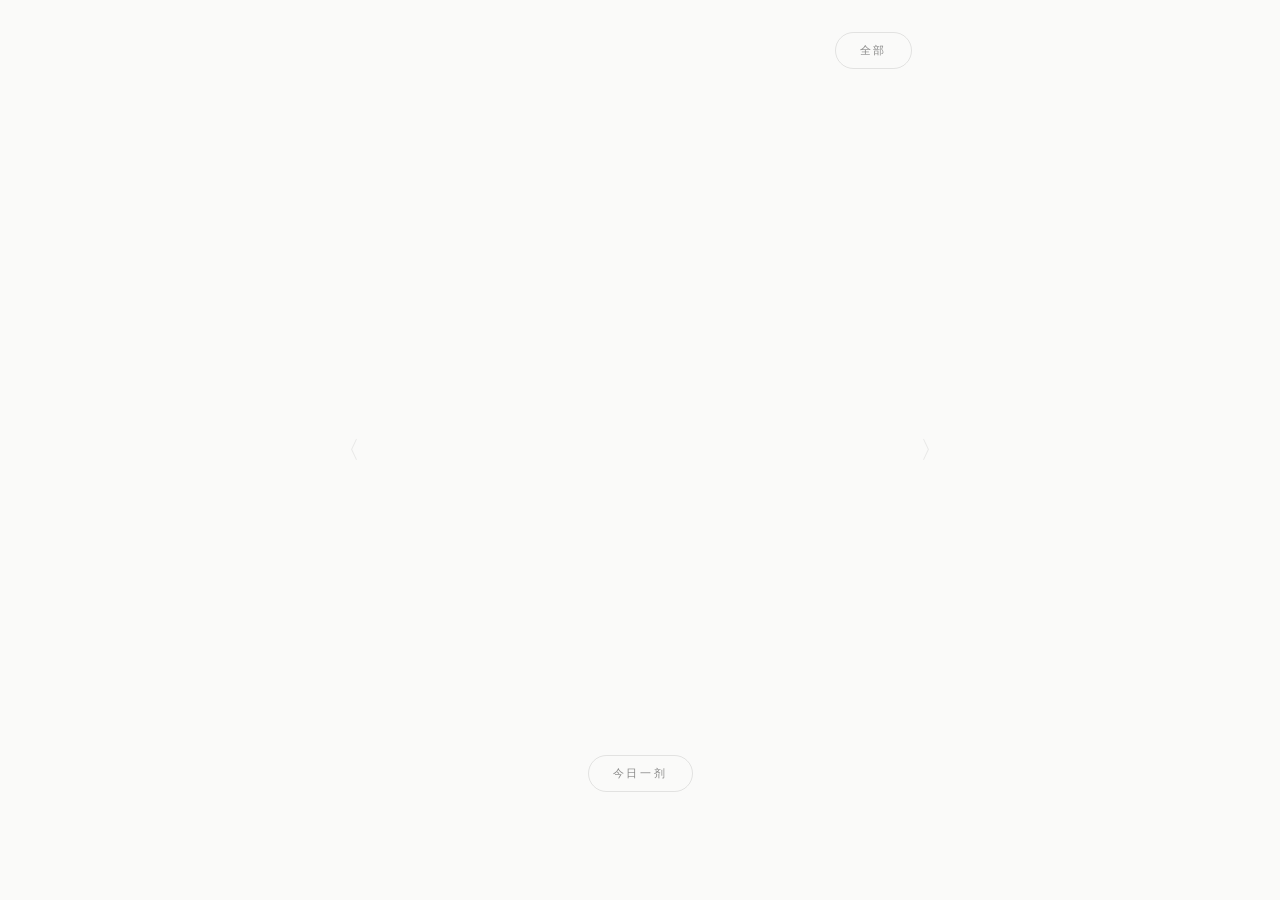
==== commit aa119e44: "每日一剂改为会话级随机，移除按日期固定剂量逻辑" ====
--- a/index.html
+++ b/index.html
@@ -103,7 +103,10 @@
 /* ======== 散落星空 Overlay ======== */
 .grid-overlay {
     position: absolute; top: 0; left: 0; width: 100%; height: 100%;
-    background: var(--bg); z-index: 60;
+    background: rgba(250, 250, 249, 0.85);
+    backdrop-filter: blur(12px);
+    -webkit-backdrop-filter: blur(12px);
+    z-index: 60;
     opacity: 0; pointer-events: none;
     transition: opacity 0.5s cubic-bezier(0.4, 0, 0.2, 1);
 }
@@ -112,7 +115,17 @@
 }
 .grid-close {
     position: absolute; top: 24px; left: var(--padding-x);
-    font-size: 24px; color: #ccc; cursor: pointer; padding: 10px; z-index: 70;
+    font-size: 18px; color: rgba(26, 26, 26, 0.3); cursor: pointer;
+    padding: 8px 16px; border-radius: 999px; z-index: 70;
+    background: transparent; border: none;
+    transition: all 0.3s ease;
+    -webkit-tap-highlight-color: transparent;
+}
+.grid-close:hover,
+.grid-close:active {
+    background: rgba(26, 26, 26, 0.04);
+    color: rgba(26, 26, 26, 0.6);
+    transform: scale(0.95);
 }
 
 /* 散落词条：绝对定位 + 有机漂浮动画 */
@@ -126,18 +139,22 @@
     cursor: pointer;
     background: none; border: none;
     padding: 12px 8px;
+    border-radius: 16px;
     -webkit-tap-highlight-color: transparent;
-    transition: opacity 0.3s;
+    transition: opacity 0.6s 0.15s ease, background 0.3s, transform 0.3s;
     animation: float-organic var(--float-dur, 5.5s) ease-in-out infinite;
     animation-delay: var(--float-delay, -2s);
     /* 默认不显示，overlay visible 时渐显 */
     opacity: 0;
-    transition: opacity 0.6s 0.15s ease;
 }
 .grid-overlay.visible .star-word {
     opacity: var(--star-opacity, 1);
 }
-.star-word:active { opacity: 0.35 !important; }
+.star-word:active, .star-word:hover {
+    background: rgba(26, 26, 26, 0.04);
+    transform: scale(0.95);
+    opacity: 1 !important;
+}
 .star-word.word-long {
     font-size: 26px; letter-spacing: 0.1em;
     left: 50% !important;
@@ -335,47 +352,62 @@
     position: absolute;
     top: 32px;
     right: var(--padding-x);
-    font-size: 13px;
-    color: #8a8a86;
+    font-size: 11px;
+    letter-spacing: 0.25em;
+    padding: 10px 24px;
+    border-radius: 999px;
+    border: 0.5px solid rgba(26, 26, 26, 0.1);
+    background: transparent;
+    color: rgba(26, 26, 26, 0.5);
+    transition: all 0.3s ease;
+    text-decoration: none;
     z-index: 30;
     cursor: pointer;
-    letter-spacing: 0.15em;
-    padding: 14px;
-    text-decoration: underline;
-    text-underline-offset: 4px;
+}
+.all-tags-btn:hover,
+.all-tags-btn:active {
+    background: rgba(26, 26, 26, 0.03);
+    color: #1a1a1a;
+    transform: scale(0.98);
 }
 
 .daily-dose-btn-mirror {
     position: absolute;
     bottom: 12%;
-    font-size: 14px;
-    color: var(--text-light);
-    letter-spacing: 0.1em;
+    font-size: 11px;
+    letter-spacing: 0.25em;
+    padding: 10px 24px;
+    border-radius: 999px;
+    border: 0.5px solid rgba(26, 26, 26, 0.1);
+    background: transparent;
+    color: rgba(26, 26, 26, 0.5);
+    transition: all 0.3s ease;
+    text-decoration: none;
     z-index: 20;
-    padding: 10px 20px;
-    opacity: 0.4;
-    transition: opacity 1s ease, color 1s ease;
 }
 .daily-dose-btn-mirror.idle-breathe {
     animation: pulseText 4s infinite alternate;
 }
 .daily-dose-btn-mirror.flash-highlight {
-    opacity: 0.9 !important;
-    color: var(--text) !important;
+    background: rgba(26, 26, 26, 0.03);
+    color: #1a1a1a !important;
+    transform: scale(0.98);
     animation: none;
 }
+.daily-dose-btn-mirror:hover,
+.daily-dose-btn-mirror:active {
+    background: rgba(26, 26, 26, 0.03);
+    color: #1a1a1a;
+    transform: scale(0.98);
+}
 @keyframes pulseText {
-    0% { opacity: 0.4; }
-    100% { opacity: 0.8; }
-}
-
-.grid-overlay { position: absolute; top: 0; left: 0; width: 100%; height: 100%; background: var(--bg); z-index: 60; display: flex; flex-direction: column; justify-content: center; align-items: center; opacity: 0; pointer-events: none; transition: opacity 0.4s ease; }
+    0% { color: rgba(26, 26, 26, 0.5); }
+    100% { color: rgba(26, 26, 26, 0.75); }
+}
+
+.grid-overlay { position: absolute; top: 0; left: 0; width: 100%; height: 100%; background: rgba(250, 250, 249, 0.85); backdrop-filter: blur(12px); -webkit-backdrop-filter: blur(12px); z-index: 60; display: flex; flex-direction: column; justify-content: center; align-items: center; opacity: 0; pointer-events: none; transition: opacity 0.4s ease; }
 .grid-overlay.visible {
     opacity: 1; pointer-events: auto;
-}
-.grid-close {
-    position: absolute; top: 24px; left: var(--padding-x);
-    font-size: 24px; color: #ccc; cursor: pointer; padding: 10px;
 }
 
 /* ======== 方案 A'：排版符号暗喻（边缘括号） ======== */
@@ -428,7 +460,7 @@
 <body>
 
     <div id="home-view" class="view-container mirror-container active">
-        <div class="all-tags-btn" id="btn-show-all" style="font-family:'PingFang SC','Noto Sans SC',sans-serif">全部</div>
+        <button class="all-tags-btn" id="btn-show-all" style="font-family:'PingFang SC','Noto Sans SC',sans-serif">全部</button>
 
         <div class="edge-hint edge-left">〈</div>
         <div class="edge-hint edge-right">〉</div>
@@ -443,10 +475,10 @@
 
         <div class="delayed-whisper" id="delayed-whisper">轻触左右边缘切换</div>
 
-        <div class="daily-dose-btn-mirror" id="daily-btn-mirror">今日一剂</div>
+        <button class="daily-dose-btn-mirror" id="daily-btn-mirror">今日一剂</button>
 
         <div class="grid-overlay" id="grid-overlay" style="display:none">
-            <div class="grid-close" id="btn-close-all">×</div>
+            <button class="grid-close" id="btn-close-all">×</button>
             <button class="star-word" data-tag="无聊">无聊</button>
             <button class="star-word" data-tag="迷茫">迷茫</button>
             <button class="star-word" data-tag="厌倦">厌倦</button>
@@ -474,7 +506,7 @@
     </div>
 
 <script>
-var BOOKS = [{"id":"001","title":"棋王","author":"阿城","summary":"一个痴迷下棋的知青，在最匮乏的年代里活出了最富足的样子","tags":{"primary":"迷茫","secondary":["浮躁","空游无所依"]},"guide":"你并不是不知道自己要什么。你知道得太多了。\n\n大学像一张摆满菜单的桌子，所有人都在告诉你\"这个有前途\"\"那个最保值\"，你每样都尝了一口，却没有一样真正饿了你的胃。迷茫不是选项不够多的病，恰好相反——是你脑子里塞了太多别人的菜单，反而听不见自己胃在叫。王一生面对这个问题的时候，他的解法近乎粗暴：别想了，下棋。别人串联、刷题、走关系，他就坐在那儿，跟一盘棋较劲。他把命放在棋里，棋就还他一个不被时代冲走的位置。\n\n这个叫\"棋呆子\"的人身上有一种你不太能在校园里看到的品质：他不急于解释自己。别人觉得他呆、觉得他怪，他就笑一笑，继续摆棋。不争辩、不剖白、不写小作文自我辩护。这种近乎沉默的笃定，在一个人人都在经营人设的环境里，是一种很稀缺的定力。迷茫的时候，你最需要的不是更清晰的规划，而是先找到一件不需要向任何人解释理由的事情，然后先把它做完。\n\n读完《棋王》大约需要一个下午。不长，刚好够你从宿舍床铺滑到书桌前。不用做笔记，不用画思维导图，你就看王一生怎么在火车上吃饭——米饭粒儿沾了一脸，一粒一粒捡起来吃掉——然后你会知道，\"活着\"这事儿，有时候就藏在把一件小事做到底的执拗里。","quotes":["我因为不喜欢象棋，也就不去关心什么象棋冠军，但王一生的大名，却常被班上几个棋篓子供在嘴上，我也就对其事迹略闻一二，知道王一生外号棋呆子，棋下得很神不用说，而且在他们学校那一年级里数理成绩总是前数名。我想棋下得好而有个数学脑子，这很合情理，可我又不信人们说的那些王一生的呆事，觉得不过是大家寻佚闻鄙事以快言论罢了。","棋开始了。上千人不再出声儿。只有自愿服务的人一会儿紧一会儿慢地用话传出棋步，外边儿自愿服务的人就变动着棋子儿。风吹得八张大纸哗哗地响，棋子儿荡来荡去。太阳斜斜地照在一切上，烧得耀眼。前几十排的人都坐下了，仰起来看，后面的人也挤得紧紧的，一个个土眉土眼，头发长长短短吹得飘，再没人动一下，似乎都要把命放在棋里搏。\n\n我心里忽然有一种很古的东西涌上来，喉咙紧紧地往上走。读过的书，有的近了，有的远了，模糊了。平时十分佩服的项羽、刘邦都在目瞪口呆，倒是尸横遍野的那些黑脸士兵，从地下爬起来，哑了喉咙，慢慢移动。一个樵夫，提了斧在野唱。忽然又仿佛见了呆子的母亲，用一双弱手一张一张地折书页。","不久，脚卵抬起头，看着王一生说：\"天下是你的。\"抽出一支烟给王一生，又说：\"你的棋是跟谁学的？\"王一生也看着脚卵，说：\"跟天下人。\""],"extras":{"availability":"微信读书免费可读；纸书收录于阿城文集《棋王·树王·孩子王》","ifYouLike":"《树王》《孩子王》（阿城同系列）；《活着》（余华）——同样是在匮乏中活出尊严的故事"}},{"id":"002","title":"给青年的十二封信","author":"朱光潜","summary":"一位美学大师用十二封信，和年轻人聊读书、动与静、升学、人生——不教你怎么赢，但教你怎么活","tags":{"primary":"迷茫","secondary":["浮躁","烦闷"]},"guide":"你说你迷茫。但这可能不是一个\"问题\"，而是一个\"阶段\"——区别在于，前者需要被解决，后者只需要被穿越。\n\n\"迷茫\"这个词本身就暴露了你的姿势：你在用眼睛找路，而不是用脚。你站在十字路口，希望有人告诉你哪条路是对的，但朱光潜在第一封信里就把这条路堵死了——他不给答案。不是因为他吝啬，而是因为他知道，别人给的答案在你身上待不了三天。所以他只做一件事：给你一套自己找答案的方法。谈读书，说你与其碎片化地刷帖子，不如拿一整块时间啃一本\"不紧急\"的书，因为\"在读书中寻出一种趣味，你将来抵抗引诱的能力比别人定要大些\"。谈动与静，说人之所以烦闷，大半是因为身体和心灵有一个闲着——解决烦闷的方法不是想通，而是动起来。谈升学选课，说别把兴趣和社会需求对立起来，你感兴趣的东西做到极致，社会自然会为它定价。\n\n十二封信，写于将近一百年前。一百年前的年轻人也在迷茫，迷茫的内容换了一茬又一茬，但迷茫的结构一模一样。这至少说明一件事：迷茫不是你的错，它是二十岁的出厂设置。\n\n每封信只需十分钟。一天读一封，读完就合上。这十二天里你可能不会\"想通\"任何东西——但你可能会开始做一些事。而这恰好就是朱光潜想说的全部：路是在走的过程中被踩出来的，不是在站的过程中被看出来的。","quotes":["你如果在读书中寻出一种趣味，你将来抵抗引诱的能力比别人定要大些。这种兴趣你现在不能寻出，将来永不会寻出的。凡人都越老越麻木，你现在已比不上三五岁的小孩子们那样好奇、那样兴味淋漓了。你长大一岁，你感觉兴味的锐敏力便须迟钝一分。","愁生于郁，解愁的方法在泄；郁由于静止，求泄的方法在动。从前儒家讲心性的话，从近代心理学眼光看，都很粗疏，只有孟子的\"养气\"说、宋儒的\"变化气质\"说，是颠扑不破的。我把这两说综合起来，下一个注脚：便是\"在动中求泄\"。","做学问，做事业，在人生中都只能算是第二桩事。人生第一桩事是生活。我所谓\"生活\"是\"享受\"，是\"领略\"，是\"培养生机\"。假若为学问为事业而忘却生活，那种学问事业在人生中便失其真正意义与价值。","所谓真正立志，不仅要接受现在的事实，尤其要抓住现在的机会。如果立志要做一件事，那件事的成功尽管在很远的将来，而那件事的发动必须就在目前一顷刻。"],"extras":{"availability":"微信读书免费可读（多个版本）；纸书各出版社均有","ifYouLike":"《谈美》（朱光潜）——同一支笔写美学，更轻盈；《沉思录》（马可·奥勒留）——如果朱光潜是朋友，奥勒留是那个沉默的长辈"}},{"id":"003","title":"心流：最优体验心理学","author":"米哈里·契克森米哈赖（Mihaly Csikszentmihalyi）","summary":"用几十年的实证研究回答一个古老问题：人什么时候最快乐？答案是——完全沉浸在一件事里，忘记时间存在的时候","tags":{"primary":"浮躁","secondary":["无聊","平淡"]},"guide":"你不是浮躁。你是被设计成这样的。\n\n每一个 app 背后都站着一群全世界最聪明、收入最高的工程师，他们的工作不是服务你，而是让你的注意力停不下来。你滑走一个视频，下一个自动补上；你关掉一个通知，三个新的弹出来。你觉得自己\"缺乏专注力\"？不对。你的专注力没有被削弱——它只是被一群比你更懂你大脑弱点的人精确地收割了，然后卖给了广告商。这不是你的错。但这确实是你的问题——因为你已经太久没有体验过一种叫做\"心流\"的感觉：完全沉浸在一件事里，忘记自己、忘记时间、忘记手机还存在。\n\n契克森米哈赖用几十年的实证研究把这个词钉在了心理学地图上。他发现了一个反直觉的事实：人类最快乐的时刻，不是放松的时候，不是享乐的时候，而是\"用全部技能去应对一个刚好超出能力边界的挑战\"的时候。打游戏时的忘我、打球时的手感、解题时的沉浸——这些都是心流的廉价版本。昂贵版本的心流需要四个条件：清晰的目标、即时的反馈、挑战与技能的平衡、对当下的完全投入。好消息是，这四个条件不需要你删除所有 app 去深山修行，你只需要把它们种进你已有的日常生活里。\n\n这本书不用从头读到尾。先读第三章和第四章，大概两小时。读完后，挑一件你今天非做不可的事——洗碗、跑步、背单词都行——在开始之前给自己定一个微小的目标（比如\"洗完所有碗之前不摸手机\"），然后只关注这一个目标。你会想起很久以前，那时候你还不靠滑手机来杀死时间，那时候二十分钟像一辈子那么长，并且一点都不无聊。","quotes":["心流即一个人完全沉浸在某种活动当中，无视其他事物存在的状态。这种体验本身带来莫大的喜悦，使人愿意付出巨大的代价。","控制意识才能控制体验，而控制意识最直接的方法，就是控制注意力。注意力是一种稀缺资源，它决定哪些信息进入意识，哪些被排除在外。","大多数人一生都在两种状态之间来回摆动：工作时感到焦虑，闲暇时感到无聊。而心流体验恰好处于焦虑与无聊之间的那个窄道——当挑战刚好超出技能，两者同时被拉高时，心流就会出现。","幸福并非瞬间发生，也不受外在事件操纵，而是取决于我们对外在事物的阐释。只有学会控制意识的人，才能决定自己的生活体验，进而接近幸福。"],"extras":{"availability":"微信读书可读（中信出版社译本）；英文原版 Flow: The Psychology of Optimal Experience","ifYouLike":"《刻意练习》（安德斯·艾利克森）——心流的操作方法；《贪婪的多巴胺》（丹尼尔·利伯曼）——从神经科学解释为什么短视频比心流更容易上瘾"}},{"id":"004","title":"德米安：彷徨少年时","author":"赫尔曼·黑塞（Hermann Hesse）","summary":"一个少年在光明与黑暗之间找到真正的自我——每个大学生的内心传记","tags":{"primary":"迷茫","secondary":["烦闷"]},"guide":"你总觉得你应该活成一个\"更好的人\"。这是你最累的地方，也是你最迷茫的根源。\n\n黑塞管这个叫\"光明世界\"——父母教给你的规矩、老师表扬的品质、朋友圈里被点赞的人设。你在这个世界里活了二十年，熟练、安全、但总觉得哪里不对劲。因为还有一个\"黑暗世界\"——那些你不能跟人说的嫉妒、不甘、生理冲动、对某些人的莫名厌恶——被你压在意识底下，假装不存在。辛克莱在书里用的词是\"该隐的印记\"。他花了整本书的时间去理解一件事：你不是要消灭你的黑暗面，你是要把光明和黑暗合在一起，变成你真正的名字。德米安帮他做了这件事，而你身边可能还没有德米安——这本书可以临时顶替一下。\n\n这不是一本\"读完就豁然开朗\"的书。你读的时候大部分时间会跟辛克莱一样困惑。但你会记住一个意象：一只鸟要从蛋壳里出来。蛋壳就是你现在的生活——舒服、透明、但也困住你。啄破壳的过程疼，而且你不知道外面是什么。黑塞说，没有人能替你把壳啄破，但有人可以告诉你：壳外面有空气。\n\n全书很短，但建议你分成三个晚上读完。每次读到你觉得\"这个角色在说我也不懂的话\"的时候，就合上书——第二天你会发现，那些话睡了一觉后变清楚了。这不是魔法，这是黑塞。","quotes":["鸟要挣脱出壳。蛋就是世界。谁要出生，就必须摧毁一个世界。鸟飞向神。神的名字叫阿布拉克萨斯。","每个人的生命都是一条通向自我的路，是一条路的尝试，是一条小径的悄然召唤。从来不曾有人完全成为他自己，但每个人都努力想要成为他自身——有人模糊地，有人清楚地，各尽其力。","我想要的，只是试着活出我内心真正想要活出的东西。为什么这如此困难？","如果你生来就是一只蝙蝠，你就不必像鸵鸟那样看问题。你只需正视自己的深渊，而不是把它推到别人身上。"],"extras":{"availability":"微信读书可读（多个译本，推荐姜乙译本）","ifYouLike":"《悉达多》（黑塞同作者，更短更轻）；《牧羊少年奇幻之旅》（保罗·柯艾略）——如果德米安的象征让你觉得太重，这本是它的轻量版"}},{"id":"005","title":"素履之往","author":"木心","summary":"一本不需要从头读的书——翻到哪页读哪页，每句话都是一个独立的宇宙","tags":{"primary":"无聊","secondary":["厌倦","迷茫"]},"guide":"你觉得无聊。打开手机，滑十分钟，更无聊了。不是因为手机里没有东西——是因为那些东西都不需要你动脑子。你在用不需要咀嚼的内容喂养一个需要咀嚼的大脑，然后这个大脑告诉你：我还是饿。\n\n木心写的是一本\"不需要从头读\"的书。你随便翻到哪一页，一两句话，然后合上。他会说\"生活的最佳状态是冷冷清清的风风火火\"，会说\"玩物丧志，其志小，志大者玩物养志\"，会说\"所谓无底深渊，下去，也是前程万里\"。每一句都像一个精心布置的思维陷阱——你以为你懂了，走两步发现不对，再走两步发现他说的跟你第一反应想的完全相反。这个过程叫做\"咀嚼\"。你刷一百条短视频，大脑在接收；你读一句木心，大脑开始工作。无聊和独处之间，就差这一层认知的窗户纸。\n\n这本书最适合放在手机旁边。每次你想打开一个短视频 app 的时候，先打开这本书，读一句。读完合上。你会开始发现，那句话在你走路、吃饭、发呆的时候自己发酵。你不是无聊——你只是太久没有给大脑喂需要消化的东西了。","quotes":["生活的最佳状态是冷冷清清的风风火火。","玩物丧志，其志小，志大者玩物养志。","所谓无底深渊，下去，也是前程万里。","一个人到世界上来，来做什么？爱最可爱的，最好听的，最好看的，最好吃的。","地图是平的，历史是长的，艺术是尖的。"],"extras":{"availability":"微信读书可读；纸书收录于木心作品系列（广西师范大学出版社）","ifYouLike":"《哥伦比亚的倒影》（木心散文，比素履更绵长）；《惶然录》（费尔南多·佩索阿）——另一个躲在文字后面的灵魂，比木心更不安"}},{"id":"006","title":"活着","author":"余华","summary":"一个人送走了他生命中的每一个人，然后继续活着——这不是惨，是告诉你\"活着\"这个词本身就够了","tags":{"primary":"厌倦","secondary":["疲惫","烦闷"]},"guide":"你说你厌倦了。厌倦上课，厌倦食堂，厌倦每天一模一样的生活。你说你累了。这种累不是身体累——身体累睡一觉就好了——这种累是心里的累：跟人相处要算计，不跟人相处又孤独，想努力不知道往哪使劲，想躺平又觉得自己在浪费生命。\n\n福贵没有时间想这些。\n\n他从一个败光家产的少爷，变成一介佃农。他亲手埋了他爹、他娘、他儿子有庆、他女儿凤霞、他老婆家珍、他女婿二喜、他外孙苦根。七个人，七座坟，他一个一个挖、一个一个埋。然后他买了一头老牛，耕田、吃饭、睡觉。余华没有让福贵崩溃。余华让福贵活着。是因为\"活着\"这件事本身不需要理由——不是\"为了什么而活着\"，就是\"活着\"。你厌倦的那些日常——去食堂的路上阳光很好、室友在打鼾你还没睡、洗了个热水澡——福贵用一辈子告诉你，这些东西就是活着的全部内容。\n\n读完你可能会沉默一段时间。不是难过——是觉得\"哦，原来我已经在活着了\"。这不需要你考到什么成绩、拿到什么 offer、完成什么计划。你已经在了。你在呼吸。这件事本身就够。","quotes":["人是为活着本身而活着的，而不是为活着之外的任何事物所活着。","我看着那条弯曲着通向城里的小路，听不到我儿子赤脚跑来的声音。月光照在路上，像是撒满了盐。","做人还是平常点好，争这个争那个，争来争去赔了自己的命。像我这样，说起来是越混越没出息，可寿命长。我认识的人一个挨着一个死去，我还活着。","最初我们来到这个世界，是因为不得不来；最终我们离开这个世界，是因为不得不走。"],"extras":{"availability":"微信读书可读；纸书极便宜、到处有售","ifYouLike":"《许三观卖血记》（余华同作者，比活着多了一点幽默）；《人生海海》（麦家）——另一个\"活着\"的故事，更曲折"}},{"id":"007","title":"被讨厌的勇气","author":"岸见一郎 / 古贺史健","summary":"一个困惑的年轻人和一位哲人用五个夜晚，把你的\"精神内耗\"逐层拆解，然后告诉你：你所有的痛苦都是你自己选的——你可以不选","tags":{"primary":"疲惫","secondary":["迷茫","烦闷"]},"guide":"你看这页之前，脑子里可能同时跑着三件事：某人前天那句话到底什么意思？辅导员发的那个通知要不要跟？自己好像又在浪费时间了怎么办？三件事织成一张网，你在网里打转，什么都没做，但特别累。\n\n阿德勒心理学管这个状态叫\"对他人的课题的过度介入\"。全书最锋利的概念叫\"课题分离\"——一件事的后果最终由谁承担，这件事就是谁的课题。别人怎么看你，是别人的课题，不是你的。你为之焦虑、害怕冲突、反复自我审查——这些不是别人的控制，是你自己选择把别人的课题扛在了肩上。听起来冷血？哲人用了整本书跟你辩论这件事。年轻人反复质疑、反驳、甚至愤怒——你想得到的反驳他都说了一遍，你想不到的他也说了。然后哲人逐一回应。\n\n这不是一本温情脉脉的书。你读完第一夜可能会不舒服——因为它不共情你，它戳你。读到第三夜你会开始觉得好笑——好笑自己困在那么多\"别人怎么想\"里。\"被讨厌的勇气\"不是说你要做一个讨厌的人，而是说自由就是不再害怕被某些人讨厌。你不必讨好所有室友、所有同学、所有长辈。你只需要对自己诚实。\n\n建议按书的节奏读——五个夜晚，每次读一夜（约 40 页）。哲人每顿辩论的量刚好够消化一个晚上。合上书之后，想想\"今天哪件事其实不是我的课题\"。","quotes":["所谓的自由，就是被别人讨厌。如果你无法承受被人讨厌，那你就只能继续不自由地活着。","基本上一切人际关系的矛盾，都起因于对别人的课题妄加干涉，或自己的课题被别人妄加干涉。只要能够进行课题分离，人际关系就会发生剧烈改变。","人之所以不幸，并不是因为过去或环境，更不是因为能力不足，只是因为缺乏\"获得幸福的勇气\"。","不与任何人竞争，只要自己不断前进即可。健全的自卑感不是来自与他人的比较，而是来自与\"理想的自己\"的比较。"],"extras":{"availability":"微信读书可读","ifYouLike":"《自卑与超越》（阿德勒原著，更学术但更原汁原味）；《非暴力沟通》（马歇尔·卢森堡）——课题分离解决了\"要不要管\"，非暴力沟通解决\"怎么管\""}},{"id":"008","title":"我与地坛","author":"史铁生","summary":"一个人在轮椅上把一座废弃的古园坐了十五年，把它坐成了一个宇宙","tags":{"primary":"空游无所依","secondary":["迷茫","烦闷"]},"guide":"你感到\"空游无所依\"。这个状态很抽象——没有具体的痛处，但也没有具体的锚点。你漂浮在课表、食堂、宿舍之间，像一只没系绳的气球，往哪飘都行，但往哪飘都不重要。\n\n史铁生二十岁那年突然走不了路了。这不是比喻——他真的站不起来了。愤怒、绝望、把自己关在屋子里。然后有一天他被推进了一个废弃的古园——北京地坛。他本以为只是消磨一个下午，结果他把地坛坐了十五年。在这十五年里，他发现了一件事：一个人的锚点可以不是\"事业\"、\"成就\"、\"被人需要\"这些大词，而是一种\"看见\"——看见四季在园子里轮转，看见一个老人每天准时来散步，看见落日把一面旧墙染成琥珀色，看见自己的母亲偷偷跟在轮椅后面不敢让他发现。《我与地坛》最惊人的地方在于，它不是一个\"身残志坚\"的故事。它是一个人用最缓慢的速度、在最窄小的范围内，重新学会\"待在世界上\"的故事。\n\n读这一篇就够了（书里还有其他篇目，但《我与地坛》那一篇是核心）。大概一个小时。读的时候注意看史铁生写景物的方式——他不抒情，他只描述。一棵树、一束光、一片雪。他写这些东西的方式会让你突然意识到：你很久没有真正\"看见\"你身边的东西了。无依不是因为没有东西可以依靠。是因为你还没有坐下来，安静到足够去依靠它们。","quotes":["一个人，出生了，这就不再是一个可以辩论的问题，而只是上帝交给他的一个事实；上帝在交给我们这件事实的时候，已经顺便保证了它的结果。所以死是一件不必急于求成的事，死是一个必然会降临的节日。","多年来我头一次意识到，这园中不单是处处都有过我的车辙，有过我车辙的地方也都有过母亲的脚印。","太阳，他每时每刻都是夕阳也都是旭日。当他熄灭着走下山去收尽苍凉残照之际，正是他在另一面燃烧着爬上山巅布散烈烈朝辉之时。","就命运而言，休论公道。"],"extras":{"availability":"微信读书可读（收录于《我与地坛》同名散文集）","ifYouLike":"《病隙碎笔》（史铁生，更碎更哲学）；《瓦尔登湖》（梭罗）——另一个把一片固定区域活成一个宇宙的人"}},{"id":"009","title":"刀锋","author":"威廉·萨默塞特·毛姆（W. Somerset Maugham）","summary":"一个退伍兵不工作、不社交、不解释，满世界晃荡找\"人生的意义\"——如果你也在找，他不是答案，但他证明了找本身就是一种活法","tags":{"primary":"空游无所依","secondary":["迷茫","厌倦"]},"guide":"你有过一个瞬间——比如周五晚上所有人都出去玩了，你一个人坐在宿舍里，突然不知道自己在干什么。不是难过，不是焦虑，就是\"空\"。像站在候车室的正中间，四面都有出口，但没有一个上面写着你的名字。\n\n拉里·达雷尔在书里花了十年来回答这个问题。他在一战中开过战斗机，亲眼看见战友死在他面前。退伍回来，他有体面的收入、可以迎娶一个漂亮的芝加哥姑娘、随时能进入她父亲的企业。他没有哭天喊地，也没有看破红尘。他只是说：我不想这样活。然后他去了巴黎，窝在图书馆里读哲学，每天八到十个小时。去了印度，学瑜伽、冥想、见各种奇奇怪怪的人。去了一个煤矿做苦力。最后他成了一个\"没有职业的人\"，在纽约开出租，写一本没人会出版的书。所有人都在说他荒废了人生，只有他自己知道——他一生都在做一件事：找出\"我是谁\"的答案。这件事没有 deadline，没有 KPI，而他非常认真地在做。\n\n这本小说最有意思的地方是：毛姆没有让你去崇拜拉里。他让你同时看到拉里的未婚妻伊莎贝尔——结婚、住大房子、过上流社会生活，而且过得不错。你是伊莎贝尔还是拉里？毛姆不替你选。他只是证明了一件事：空游无所依不一定是一种病；也许你只是在漂浮期，而有些人漂浮了一辈子，然后活着抵达了。","quotes":["一把刀的锋刃很不容易越过，因此智者说得救之道是困难的。","我想知道人生到底是为什么，有没有意义。我不在乎犯错误。也许在犯了一个错误之后，我能发现自己到底要什么。","我从来不觉得日子无聊。我有很多事情要想，有很多书要读。","人生如果不想随波逐流，就等于是场豪赌。但大多数人，只是求生，只有少数人才生活。"],"extras":{"availability":"微信读书可读（多个译本，推荐周煦良译本）","ifYouLike":"《月亮与六便士》（毛姆同作者，更极端的选择）；《斯通纳》（约翰·威廉斯）——另一条\"不随波逐流\"的路，比拉里更安静"}},{"id":"010","title":"人间草木","author":"汪曾祺","summary":"一个老头写葡萄怎么长、咸鸭蛋怎么腌、昆明的雨怎么下——你读完之后发现，烦闷的解药是\"把感官重新打开\"","tags":{"primary":"烦闷","secondary":["平淡","无聊"]},"guide":"你烦闷的时候有没有想过：你多久没有闻过东西了？\n\n不是手机屏幕的味道，不是食堂油炸的味道——是雨后的泥土、晒过的被子、走过一棵开花的树突然被香气砸到头。汪曾祺的《人间草木》不是写给你的大脑的，是写给你的鼻子、舌头、手指尖的。他写葡萄：\"葡萄喝起水来是惊人的。它真是在喝哎！\"写昆明的雨：\"昆明的雨季是明亮的、丰满的，使人动情的。\"写咸鸭蛋：\"筷子头一扎下去，吱——红油就冒出来了。\"没有宏大的主题，没有深刻的思想。他就是坐在院子里，看着植物长，然后记下来。\n\n为什么这个能治烦闷？因为烦闷的人有一个特征：你跟此刻绝缘。你在食堂吃饭，脑子里在想下午的事；你在上课，心里在烦昨天的事。你从来没有真正在食堂，吃那顿饭，尝那个味道。汪曾祺的文字在你眼前展开的东西不多——一棵葡萄藤、一颗咸鸭蛋、一场雨——但每一件都让你重新\"看见\"它。\"看见\"之后你发现，原来你身边有这么多东西值得看。烦闷不是因为生活没意思，是因为你把感官的闸门关了。打开它，不需要去远方，只需要低头。\n\n这本书不需要从头读到尾。建议每天读一到两篇（每篇 5-10 分钟），当饭间读物。别在饿了的时候读——他写吃的东西，杀伤力太大。","quotes":["葡萄喝起水来是惊人的。它真是在喝哎！葡萄藤的组织跟别的果树不一样，它里面是一根一根细小的导管。这一点，中国的古人早就发现了。《图经》云：\"根苗中空相通。圃人将货之，欲得厚利，暮溉其根，而晨朝水浸子中矣，故俗呼其苗为木通。暮溉其根，而晨朝水浸子中矣。\"这么说来，葡萄简直是直接在水里吸收水分的。浇了水，不大一会，它就从根直吸到梢，你简直可以听见它喝水的声音。","昆明的雨季是明亮的、丰满的，使人动情的。城春草木深，孟夏草木长。昆明的雨季，是浓绿的。草木的枝叶里的水分都到了饱和状态，显示出过分的、近于夸张的旺盛。","高邮咸蛋的特点是质细而油多。蛋白柔嫩，不似别处的发干、发粉，入口如嚼石灰。油多尤为别处所不及。鸭蛋的吃法，带壳切开，是一种，那是席间待客的办法。平常食用，一般都是敲破\"空头\"用筷子挖着吃。筷子头一扎下去，吱——红油就冒出来了。","如果你来访我，我不在，请和我门外的花坐一会儿。它们很温暖，我注视它们很多很多日子了。"],"extras":{"availability":"微信读书可读；纸书多个版本，推荐江苏文艺出版社","ifYouLike":"《食事》（汪曾祺同作者，只写吃，更专一）；《枕草子》（清少纳言）——平安时代一个宫廷女官记录\"觉得高兴的事\"：春天是破晓的时候，夏天是夜里，秋天是傍晚"}},{"id":"011","title":"陶庵梦忆","author":"张岱","summary":"一个极致繁华的过来人，在失去一切后回忆他见过的每一场雪、每一盏灯、每一出戏","tags":{"primary":"浮躁","secondary":["空游无所依","厌倦"]},"guide":"你有多久没有安静地看一场雪了？\n\n不是手机里刷到的雪景视频——是真的坐在一个地方，不说话，不动，看着白的东西从天上往下掉，看了很久，久到你觉得时间变慢了。张岱的《陶庵梦忆》是这个速度的书。他年轻时是晚明最会玩的人：中秋赏月要租几百条船、元宵观灯要看遍绍兴城里每一处灯火、喝茶要自己养一头专门运惠山泉水的驴。然后明朝亡了。他失去了一切，披发入山，形同乞丐，开始在回忆里活着。他写了湖心亭看雪——夜深了，一个人、一条船、一炉火，去湖心看雪。\"天与云与山与水，上下一白。湖上影子，惟长堤一痕、湖心亭一点、与余舟一芥、舟中人两三粒而已。\"这篇 159 个字，是中国文学史上最安静的一页。\n\n浮躁是什么？浮躁是你的时间感被调快了。你觉得一个下午很长但一刷手机就没了，你觉得一个学期很快又什么都没做成。张岱的文字是一种\"慢速播放\"。每一篇都极短——50 到 200 字——但读完之后你会发现自己自动放慢了。不需要努力，不需要冥想。就是被他的文字拖进了他的时间节奏里。\n\n建议一天读一篇，晨起或者睡前。不要多。多了就快了，快了就白读了。","quotes":["崇祯五年十二月，余住西湖。大雪三日，湖中人鸟声俱绝。是日更定矣，余挐一小舟，拥毳衣炉火，独往湖心亭看雪。雾凇沆砀，天与云与山与水，上下一白。湖上影子，惟长堤一痕、湖心亭一点、与余舟一芥、舟中人两三粒而已。","林下漏月光，疏疏如残雪。","人无癖不可与交，以其无深情也；人无疵不可与交，以其无真气也。","鸡鸣枕上，夜气方回。因想余生平，繁华靡丽，过眼皆空，五十年来，总成一梦。"],"extras":{"availability":"微信读书可读（多个版本，推荐中华书局或上海古籍版）；英文译本也极佳","ifYouLike":"《浮生六记》（沈复）——另一个在平淡中找到无限的人；《徒然草》（吉田兼好）——日本版陶庵梦忆，更碎更禅"}},{"id":"012","title":"箭术与禅心","author":"奥根·赫立格尔（Eugen Herrigel）","summary":"一个德国哲学教授在日本学了六年弓道，只为了弄明白一件事：靶子不是被射中的，是自己被\"放\"到了箭上的","tags":{"primary":"浮躁","secondary":["疲惫"]},"guide":"你在\"用力\"——这是你大多数问题的共同来源。\n\n学习的时候用力想象结果（考不好怎么办）、社交的时候用力表演（我这样说对吗）、睡前用力反思（今天又浪费了）。你的\"用力\"没有让你更有效率，它只是让你更累。赫立格尔到日本学弓道的时候，遇到了一模一样的问题。作为德国哲学教授，他用德国人的方式对待一切：分析、优化、用力做到最好。但弓道大师告诉他：不是你把弓拉开的，是\"它\"被拉开的；不是你射中了靶心，是靶心自己到了箭上。他花了五年时间才明白这不是比喻——是真的生理上不发力、不放箭，然后在某个完全放松的瞬间，箭自己飞出去了。\n\n全书不到三万字，但每一章的密度都很大。核心洞见非常简单：你一直在\"做\"事情，但你忘了还有另一种方式——让事情\"发生\"。弓道的\"放手\"不是放弃，是把最后那一小段交给弓本身——你只需要把前面的步骤做到极致，释放的那一刻，你不用管了。这在你身上叫什么？叫\"心流\"。叫\"进入状态\"。叫\"忘记自己\"。你觉得浮躁是因为你总在盯着靶子——盯着结果、盯着 deadline、盯着别人有没有在看你。师父说：把靶子忘掉，先学会呼吸。这一步学会了，靶子自己会来。","quotes":["你不应该握住弓，而应该让弓握住你。","正确的射箭之道，不在于用弓和箭去做什么，而在于让某种事情在弓箭上发生。","松开弦的时候，不要想\"我要松开\"，也不要抵抗\"我要松开\"这个念头。让松开自己到来，像一个熟透的果子从枝头坠落。","大师之所以是大师，不是因为他比旁人更努力，而是因为他完全放弃了\"努力\"这个概念。"],"extras":{"availability":"微信读书可读","ifYouLike":"《禅与摩托车维修艺术》（罗伯特·波西格）——另一个西方人用东方哲学解决现代焦虑，但更漫长、更公路；《弓与禅》（同书不同译本，译名差异）"}},{"id":"013","title":"万物有灵且美","author":"吉米·哈利（James Herriot）","summary":"一个乡下兽医的一生——母牛难产、狗儿撒娇、羊在雪地里装死——无聊是因为你没凑近了看","tags":{"primary":"无聊","secondary":["疲惫","平淡"]},"guide":"你有没有注意过，说自己\"无聊\"的人从不说\"我正在看一株草\"或者\"我正在听窗外的雨\"？无聊的人一定在室内，一定面对着屏幕，一定在等什么东西来拯救自己。吉米·哈利没有机会无聊。他每天凌晨被电话叫醒，在约克郡的山谷里开着没有暖风的旧车，把手塞进母牛的子宫里把胎位不正的小牛扳正。他的手冻僵了，身上全是血和羊水，旁边还有一个焦躁的农场主在骂天骂地。然后小牛活着出来了，母牛舔它，天刚好亮了。他站在那儿看了好一会儿，然后去下一家。这就是他的一生。\n\n如果你觉得无聊，你不是缺事情做——你是缺一件让你\"凌晨两点愿意从被窝里爬起来\"的事。吉米·哈利不是圣人，他也会抱怨、也会偷懒、也会在风雪里骂自己为什么要当兽医。但抱怨完之后，他眼睛里只有那头牛和它肚子里的小牛。这种专注不是苦行——它有一种你很久没体验过的快乐：事情本身的有趣，不依赖任何结果的有趣。\n\n建议睡前读一篇，每篇 5-10 分钟。这本书最大的副作用：你可能会开始认真观察窗外的鸟、你养的绿萝、以及食堂那个总是多给你打一勺菜的阿姨。","quotes":["我躺在草地上，闭上眼睛。温暖的阳光照在脸上，空气中充满了新翻的泥土和青草的气味。我想，即使这世界上没有天堂，这个也差不多了。","动物和人之间有一种奇妙的联系——它们不会说话，但它们的眼睛能说出一切。你只需要安静下来，就能听懂。","母牛在生产的时候，你不能急。你一急，它就怕。你一怕，它就紧张。所以你得把手慢慢伸进去，一边摸一边哼歌，什么歌都行。","约克郡的春天来得特别晚，但也特别认真。好像上帝在这个角落花了比全世界加起来更多的心思。"],"extras":{"availability":"微信读书可读（系列共 5 本，先读这一本）","ifYouLike":"吉米·哈利同系列《万物有灵》《万物既伟大又渺小》《万物既聪慧又奇妙》；如果喜欢\"认真对待小事\"的调子，试试《编舟记》（三浦紫苑）"}},{"id":"014","title":"小王子","author":"安托万·德·圣埃克苏佩里（Antoine de Saint-Exupéry）","summary":"一个外星小孩教一个地球大人重新看见\"重要的事\"——用眼睛是看不见的，只有用心才看得见","tags":{"primary":"厌倦","secondary":["空游无所依"]},"guide":"你小时候读《小王子》，可能只觉得是一个奇怪的故事：一个小孩有一朵玫瑰、三座火山、一只狐狸。后来你长大了。你开始说\"我很忙\"、\"这有什么用\"、\"能不能快一点\"。你养了一朵花但没时间浇水，交了一个朋友但都是表情包聊天，路过一片夕阳但没有抬头。恭喜，你成了圣埃克苏佩里笔下那些星球上的人——那个不停点灯熄灯的灯夫、那个忙着算账但从没闻过一朵花的商人、那个活在别人的评价里的酒鬼。\n\n《小王子》在二十岁重读的价值在于：它让你认出来，你在哪个星球上卡住了。你厌倦的那些东西——绩点、刷不完的通知、永远在赶 deadline——书里每一个大人角色都是它们的化身。而小王子问的问题始终只有一个：\"这重要吗？\"不是\"这有用吗\"，是\"这重要吗\"。\"有用\"是数字，\"重要\"是那朵花。你的日常被\"有用\"的事填满了。上一次你做一件\"重要但没用\"的事是什么时候？\n\n一个半小时。请在下午四点开始读，刚好读完之后窗外会有夕阳。然后抬头看一眼——如果你觉得今天的夕阳跟你有关，说明药效还在。","quotes":["只有用心才能看清楚。真正重要的东西，用眼睛是看不见的。","是你为你的玫瑰花所花费的时间，使她变得这么重要。","如果你驯养了我，我们就会彼此需要。对我来说，你将是世界上唯一的。对你来说，我也将是世界上唯一的。","所有的大人都曾经是小孩，虽然只有少数人记得。","你在下午四点钟来，那么从三点钟开始，我就已经开始感到幸福了。时间越临近，我就越感到幸福。"],"extras":{"availability":"微信读书可读（所有译本都有，推荐周克希或张小娴译本）","ifYouLike":"《夜航》（圣埃克苏佩里同作者，写给大人看的飞行笔记）；《夏洛的网》（E.B.怀特）——另一个关于\"建立联系\"的故事，主角是一只蜘蛛和一只猪"}},{"id":"015","title":"冬牧场","author":"李娟","summary":"一个汉族姑娘跟着哈萨克牧民去零下四十度的荒野过冬——然后发现，那些你以为\"艰苦\"的日子，其实比你\"舒适\"的日子更值得活","tags":{"primary":"厌倦","secondary":["无聊","浮躁"]},"guide":"你厌倦了。每天差不多——起床、上课、吃饭、刷手机、睡觉。你在温度的舒适区里，也在情绪的舒适区里。舒适区最大的问题不是太舒服了——而是太安全了，安全到你的身体和心灵都开始打盹了，然后告诉大脑：我无聊。\n\n李娟不是去冬牧场体验生活的。她是去干活的。拿雪当水、睡在地窝子里、一天只吃一顿饭、手冻得碗都端不住。牧民们管这个叫\"冬天\"。他们不算日子，不看时间，日出而作日入而息——这句小学语文课本上的话，你要读完《冬牧场》才知道它真正的意思是：没有闹钟、没有日程表、身体自己知道什么时候该起什么时候该睡。李娟最厉害的地方在于她不自怜，也不歌颂苦难。她只是如实记下来：羊冻死了，好难过。今天有馕吃，很高兴。明天可能要搬家，有点愁。语调平淡如水，但每一句都扎在你那个\"我的生活好无聊\"的念头上。\n\n这本书最适合的状态：期末周刚结束，你觉得整个人被掏空了，但又不知道自己想干什么。不要看手机。打开《冬牧场》的第一页，跟着李娟走进零下四十度的荒野。读完你会想喝一口热水。就是字面意义上的——倒一杯热水，认真地喝下去。你很久没有\"认真地\"喝热水了。","quotes":["天空一整天都是铅灰色的，到了傍晚，反而一点一点亮了起来。于是知道太阳还在，只是被云遮住了。在这荒野里，人是透明的。什么也藏不住，包括对自己的认识。","人的适应能力是无止境的。在零下三十多度的地方待久了，遇到零下十几度的那天，简直觉得春天来了。加一件毛衣都会嫌热。","在荒野里，时间不是用来\"抓紧\"的。时间就是用来过的。像羊吃草一样，一嘴一嘴，一棵一棵。","天空远远的，大地深深的。人走在其中，又寂寞又完整。"],"extras":{"availability":"微信读书可读","ifYouLike":"《我的阿勒泰》《夏牧场》（李娟同系列，不同的季节不同的荒野）；《遥远的向日葵地》（李娟，更个人更碎）"}},{"id":"016","title":"当我谈跑步时我谈些什么","author":"村上春树","summary":"一个小说家用三十年每天十公里的跑步记录告诉你：身体累到极限的时候，脑子反而最安静；持续做一件事不需要意志力，只需要把它变成呼吸一样自然","tags":{"primary":"疲惫","secondary":["平淡","迷茫"]},"guide":"你觉得自己很累，但仔细想想——你身体真的动过吗？你的累是\"精神的累\"：脑子跑了一天马拉松，身体只走了从宿舍到教室到食堂的距离，加起来不到两千步。村上春树管这个区别叫\"坐着的疲惫\"和\"跑着的疲惫\"。前者让你越休息越累；后者让你累完之后洗个澡、吃顿好的，然后睡得像一棵树。\n\n这本书不是教你跑步的。是教你\"持续\"的。村上写他三十年如一日——每天早上四点起床，写作五六个小时，然后跑十公里。刮风跑，下雨跑，宿醉之后跑，在希腊的烈日下跑，在波士顿的寒风中跑。别人问他怎么坚持的，他说：不是\"坚持\"——坚持暗示着你在对抗什么东西。是\"它就是生活的一部分\"。\"痛苦是不可避免的，但受苦是可以选择的\"——这是他在跑了一百公里超级马拉松之后说的。你可能不需要跑一百公里，但你一定需要知道：你烦闷、疲惫、睡不好——你的身体需要用一种物理的方式，把精神的垃圾排出去。\n\n建议在黄昏读。读完第一章，如果你手机里的健康 app 显示今天步数不到三千，把书合上，出门走二十分钟。不用跑。走就行。这是村上会建议你做的事。","quotes":["痛苦是不可避免的，但受苦是可以选择的。","我跑步，只是跑着。原则上是在空白中跑着。反过来说，也许是为了获得空白而跑着。","每天不间断地跑步，跟意志的强弱没有太大关系。能持续做一件事，是因为这件事本身适合你的体质。找到适合自己的节奏，持续下去，跟呼吸一样自然而然地做下去——这就是一切。","在某种意义上，小说家就是用慢速去观察事物的人。跑步也一样——用慢速去感受自己的身体的每一个部分。这需要时间，也需要安静。"],"extras":{"availability":"微信读书可读","ifYouLike":"《挪威的森林》（村上小说，不看故事看他写\"做一件事做到极致\"）；《天生就会跑》（克里斯托弗·麦克杜格尔）——更野的跑步书，探究人类为什么是这个星球上最能跑的生物"}},{"id":"017","title":"一个人生活","author":"谷川俊太郎","summary":"日本国民诗人八十岁以后写的独居笔记——睡觉、做饭、发呆、写诗——疲惫的解药不是更高效的时间管理，是允许自己\"什么也不做\"","tags":{"primary":"疲惫","secondary":["平淡"]},"guide":"你有没有算过，你一天当中有多少小时是真正\"属于自己\"的？不是被课程表推着走的、不是被社交期待裹着去的——就是你想做、你在做、你做完觉得\"嗯，这是我的时间\"。大概很少。而这\"很少\"就是疲惫的真正来源。不是你做的事太多了，是你做的\"自己的事\"太少了。\n\n谷川俊太郎八十多岁，一个人住。房子不大，书很多。早晨起来，不着急——先坐一会儿，等身体完全醒来。然后去厨房，给自己做味噌汤——认真地切豆腐、认真地等水烧开。上午可能写几行诗，也可能不写。下午可能出门散个步，也可能不出门。晚上泡澡、看书、睡觉。你可能会想：一个八十岁老人的日记跟我有什么关系？因为他是你所有长辈里唯一不会对你说\"你要努力\"的那一个。他的每一页都在说同一个意思：\"什么也不做的权利，是你生而为人的基本权利。\"\n\n你累了。这次累不是需要睡一觉的那种——是积累了太多的\"应该\"。这本书是一个八十岁的诗人递给你的一杯温水。喝了它，然后去想一个你今天可以删掉的事。","quotes":["一个人生活，最难的不是孤独，而是跟自己相处的时候，如何不着急。","早晨醒来，不用想今天必须做什么。这是一种能力，我花了大半生才学会。","诗不是写出来的。是等来的。你得先让自己空下来，诗才会进来。","所谓生活，就是跟时间一起慢慢地变老。不急，也不怕。时间是一个温和的伙伴，不是一个需要对抗的敌人。"],"extras":{"availability":"微信读书可读","ifYouLike":"《明天也是小春日和》（津端修一/津端英子）——一对八十多岁夫妻的田园日常，比谷川更甜一点；《做二休五》（大原扁理）——一个年轻人实践\"极简生活\"的日记，更激进"}},{"id":"018","title":"山茶文具店","author":"小川糸","summary":"在镰仓，有一家代笔写信的小店——你告诉她想说什么，她帮你选纸、挑墨、决定用多大力气落笔——读完你会重新理解\"认真做一件小事\"这个词","tags":{"primary":"烦闷","secondary":["疲惫","平淡"]},"guide":"你有多久没有用手写过字了？不是记笔记那种赶着老师的语速的狂草——是认真的、一笔一画的、这个字要多压一下这个字要轻轻提起来的\"写字\"。女主波波在镰仓继承了一家店——不是卖东西，是帮人代笔。\"请帮我写一封绝交信\"、\"请帮一个不识字的人写一封情书\"、\"请替我向死去的人说一句年轻时没说的话\"。她听，然后坐在窗前，想这件事需要用什么纸——厚的还是薄的？用哪种墨——浓的还是淡的？落笔的时候要多大劲——她是出轨的人所以要用歉意的力道，她是被背叛的人所以要用放下的力道。然后写。\n\n你烦闷的时候是不是在\"想\"——越想越闷、越想越绕、最后哪条路都走不通？波波做了另一件事。她把烦闷装进一个具体的动作里：裁纸、磨墨、落笔。每一封信写完，她自己也被放出来了一点。这不是因为信的内容有什么神奇——是因为她用手。你有多久没有让你的手替你的脑子工作了？\n\n建议周末读，一次读完。镰仓的夏天会从书里漫出来——山茶花的叶子、海风的盐味、一种叫\"人生\"的墨香。读完你可能会想给自己写一封信——写的时候注意一下你今天用的笔是什么颜色。","quotes":["写信，不只是为了传达讯息，写信本身就是在传达心意。纸的触感、墨的颜色、笔画之间的空隙——全都是语言。","绝交信不能用愤怒去写。用愤怒写出来的东西，读的人只会听到声音，不会听到意思。要把情绪压下去，用最静的水面，才能映出对方的样子。","每个字都是一口气。写的人吐出来，读的人吸进去。所以代笔这件事，其实就是替别人呼吸。","夏天结束了。镰仓的夏天要用心看才能看到——蝉壳、蚊香、冰镇西瓜、傍晚的火烧云。这些东西不讲大道理，但看完之后你就不烦了。"],"extras":{"availability":"微信读书可读（有续集《闪闪发光的人生》）","ifYouLike":"《闪闪发光的人生》（小川糸，同系列续集）；《编舟记》（三浦紫苑）——另一本\"把一件小事做到极致\"的小说"}},{"id":"019","title":"浮生六记","author":"沈复","summary":"两百年前一个普通人，把娶了喜欢的姑娘、种花、游山玩水写成了一本传世之作——\"有意思\"不来自于大事，来自于一双会看的眼睛","tags":{"primary":"平淡","secondary":["烦闷","空游无所依"]},"guide":"你在追\"更好的生活\"。更好吃的、更好看的、更好玩的。但这本书的作者沈复会告诉你一个完全相反的事实：最好的东西你已经见过了，你只是没有认真看。\n\n两百多年前，沈复娶了一个叫陈芸的姑娘，两个人没什么钱，但是\"会活\"。他们在苏州租了一间小房子，在院子里种花——不是什么名贵品种、就是路边挖来的野花野草。春天把花盆搬出来晒太阳，秋天搬回去，一年一年，乐此不疲。芸娘爱吃腐乳——就是豆腐乳——沈复一开始嫌臭，后来跟着吃、吃出了味。他们俩一起逛庙会、游太湖、在月光下喝茶。沈复用了一整本书来记这些事——不是因为他的人生很精彩，是因为他有一双\"觉得什么都有意思\"的眼睛。\n\n这本书的关键不在\"平淡的生活也能幸福\"——那个太鸡汤了。关键在于：沈复后来什么都失去了——被父母赶出家门、穷得叮当响、芸娘早逝、儿子夭折。他一个人孤零零地写这本书。但他写的时候，不是写苦难——是写芸娘吃腐乳的样子、写沧浪亭那个晚上的月光。他不是在美化记忆，他是真的觉得那些东西是好东西，值一本书。\"平淡\"不是用来凑合着活的，\"平淡\"是等你失去一切之后发现最重要的东西一直在平淡里面。","quotes":["芸曰：\"他年当与君卜筑于此。买绕屋菜园十亩，课仆妪，植瓜蔬，以供薪水。君画我绣，以为诗酒之需。布衣菜饭，可乐终身，不必作远游计也。\"余深然之。","夏月荷花初开时，晚含而晓放。芸用小纱囊撮茶叶少许，置花心。明早取出，烹天泉水泡之，香韵尤绝。","是夜月色颇佳，俯视河中，波光如练。轻罗小扇，并坐水窗，仰见飞云过天，变态万状。","人生坎坷何为乎来哉？往往皆自作孽耳。余则非也。多重情诺，爽直不羁，转因之为累。"],"extras":{"availability":"微信读书可读（推荐张佳玮译本，有白话对照）；纸书多个版本","ifYouLike":"《陶庵梦忆》（张岱，比沈复更奢华也更苍凉）；《秋灯琐忆》（蒋坦）——清代另一对伉俪的自传，比浮生六记更痛"}},{"id":"020","title":"看不见的城市","author":"伊塔洛·卡尔维诺（Italo Calvino）","summary":"马可·波罗给忽必烈汗讲述他见过的五十五座城市——每一座都是一页，每一座都是一种活法","tags":{"primary":"平淡","secondary":["无聊","空游无所依"]},"guide":"如果你觉得\"平淡\"，问自己一个问题：你上一次注意到你所在的城市是什么时候？不是导航上的路名、不是外卖的送达范围——是你走在路上，注意到阳光从一个特定的角度打在某一面墙上，注意到那家你路过一百次但从没进去过的店，注意到这个季节的风是从哪个方向吹来的。\n\n马可·波罗是一个威尼斯人，被派去跟忽必烈讲他旅行中见过的城市。但他讲的每一座城都是他编的——一座悬在深渊上的城、一座由水管和水龙头组成的城、一座每个人都在追同一个女人的城。五十五座城市，没有一座是真实的。但每一座都比你住的城市\"更真实\"——因为它能让你在放下书之后，重新看见你正在呼吸的那个地方。忽必烈问他：\"你为什么不讲你的故乡威尼斯？\"马可·波罗说：\"我讲的所有城市，都是威尼斯。\"你的城市在哪？\n\n每篇两到三页，不需要顺序读。建议先翻到\"城市与记忆\"那一组——然后跳着看，看到哪座城的名字打动你就停下来。这五十五座城市里一定有一座是你现在住的——只不过你以前不知道。","quotes":["记忆中的形象，一旦用词语固定下来，就会被抹去。也许我不愿谈论威尼斯，是因为害怕失去它。也许我在谈论其他城市时，我已经在一点点地失去它。","对于一座城市，你所喜欢的不在于七个或七十个奇景，而在于她对你提的问题所给予的答复。或者在于她提出的、迫使你回答的问题。","城市像海绵一样，吸收不断涌流的记忆的潮水，并随之膨胀。对今日扎伊拉的描述，应包含扎伊拉的整个过去。","他乡是一块负面的镜子。旅人认出他所有的是多么少，而他从未拥有和永远不会拥有的是多么多。","在地狱里寻找非地狱的人和物，学会辨别他们，使他们存在下去，赋予他们空间。"],"extras":{"availability":"微信读书可读（推荐张密译本）；英文译本 Invisible Cities 同样极美","ifYouLike":"《如果在冬夜，一个旅人》（卡尔维诺同作者，更结构的游戏）；《城市发展史》（刘易斯·芒福德）——如果看完五十五座虚构的城想了解一下真正的城"}},{"id":"021","title":"山月记","author":"中岛敦","summary":"\"我深怕自己本非美玉，故而不敢加以刻苦琢磨\"——一个日本作家用汉唐故事，写尽了知识分子的自我怀疑","tags":{"primary":"迷茫","secondary":["烦闷","空游无所依"]},"guide":"\"我深怕自己本非美玉，故而不敢加以刻苦琢磨；却又半信自己是块美玉，故又不肯庸庸碌碌，与瓦砾为伍。\"\n\n如果你读完这句话之后沉默了——你可能是李征。李征是唐代陇西一个天才文人，二十岁进士及第。但他不愿做小吏，辞官回乡，想写出传世的诗。写不出来。穷了，只好再回去做官，但回去之后发现当初不如他的人已经爬到了他头上。他疯了——在一个月夜跑进山林，渐渐变成了一只老虎。中岛敦把这个中国老故事改写成了一篇二十分钟就能读完的短篇小说。但读完之后的回音，大概会持续两周。\n\n你的迷茫可能跟李征一模一样：你不是没有能力，你是不敢验证自己的能力。因为一旦验证了，你就必须面对一个结果——你可能只是普通的好，不是天才。而\"不验证\"让你可以永远保有一种可能性。这种可能性像一个保险箱，你从来不打开它，但你知道它在，它让你觉得自己还不错。中岛敦告诉你：这个保险箱就是你的牢笼。变成老虎的不是你的才华没有被看见——是你自己不敢打开看。","quotes":["我深怕自己本非美玉，故而不敢加以刻苦琢磨；却又半信自己是块美玉，故又不肯庸庸碌碌，与瓦砾为伍。于是我渐渐地脱离凡尘，疏远世人，结果便是一任愤懑与羞恨日益助长内心那怯弱的自尊心。","其实，任何人都是驯兽师，而那野兽，无非就是各人的性情而已。于我而言，这种妄自尊大的羞耻心就是野兽，是猛虎。","我常卖弄什么\"无所作为，则人生太长；欲有所为，则人生太短\"的格言，其实我哪有什么远大的志向，无非是害怕暴露自己才华不足的恐惧，和不肯刻苦用功的无耻之怠惰而已。","世上每个人都是驯兽师，而那头野兽，就是每人自己的性情。"],"extras":{"availability":"微信读书可读（推荐代珂译本）；书中另有《名人传》《悟净出世》等篇同样精彩","ifYouLike":"《悟净出世》（同书另一篇，讲沙僧在流沙河里做哲学研究——比山月记更奇诡）；《变形记》（卡夫卡）——另一个变成虫子的故事，中岛敦的老虎某种意义上在致敬它"}},{"id":"022","title":"旅行的艺术","author":"阿兰·德波顿（Alain de Botton）","summary":"一本教你在家门口旅行的书——出发的真谛不是逃离此地，是重新发现此地","tags":{"primary":"无聊","secondary":["平淡","浮躁"]},"guide":"你脑子里可能闪过很多次\"好想出去走走\"。然后打开旅行 app，看了一圈机票，觉得太贵、太远、太麻烦，关了。\n\n阿兰·德波顿这本书不是教你订机票的。是教你重新看——你没有去过你家楼下那个拐角。不是字面意义上的没去过——你每天路过，但从来没有站在那里看过。没有注意过阳光在某个特定时刻打在那面墙上是什么颜色，没有注意过那条街的尽头在天黑前最后五分钟是什么样子。德波顿把这叫做\"旅行的艺术\"——不是因为你要去很远，而是因为你学会了用旅行者的眼睛看身边。他写梵高教他看普罗旺斯的麦田、写华兹华斯教他看湖区的黄昏，然后反过来——等你放下书，你的眼睛会自动带上这种\"旅行模式\"。学校门口的奶茶店、宿舍楼下那棵树、食堂那条永远在漏水的空调管——突然都值得看了。\n\n无聊的时候，你最不需要的就是更大的刺激。你需要的是把感官重新调灵敏，然后你会发现刺激已经够了——你不需要换地方，你需要换眼睛。","quotes":["我们从旅行中获取的乐趣，或许更多地取决于我们旅行时的心境，而不是我们旅行的目的地本身。","一个人只能看到他已经准备好看的东西。在旅行中如此，在生活中也是如此。","我们出行的主要目的，无非是希望在别处找到我们在家里没能找到的东西。","注视一片风景，就是把自己的身份倾注于那片风景之中。梵高在普罗旺斯找到的，不是普罗旺斯，而是他自己。"],"extras":{"availability":"微信读书可读（上海译文出版社译本）","ifYouLike":"《幸福的建筑》（阿兰·德波顿，同作者，写建筑和幸福的关系）；《观看之道》（约翰·伯格）——更专业地教你\"怎么看\""}},{"id":"023","title":"查令十字街 84 号","author":"海莲·汉芙（Helene Hanff）","summary":"一个纽约穷作家和一个伦敦旧书店之间通了二十年信——两个从未见面的人，靠对书的共同热爱，把平淡通信活成了一种比见面更亲密的关系","tags":{"primary":"无聊","secondary":["平淡","烦闷"]},"guide":"你有没有一个人——你不知道 ta 长什么样，没见过 ta 的脸，但你知道 ta 吃鸡蛋的时候会想到你，因为有一次你说过\"我寄的鸡蛋你们收到了吗\"。\n\n1949 年，海莲·汉芙在纽约，是个穷编剧，住在一间\"连书架都是自己用木板钉的\"公寓里。她发现伦敦有一家旧书店——马克斯与科恩书店，在查令十字街 84 号——专门卖她买得起的旧书。她写了一封信去订书，店员弗兰克·德尔回了一封正经的、签了名的商业回执。然后他们就通了二十年的信。海莲寄火腿和鸡蛋给战后物资配给的英国店员们，弗兰克找遍了英国给她淘她想读的每一本冷门旧书。她的信里全是感叹号和括号和括号里的感叹号——她说\"你们这些英国人怎么连鸡蛋都买不到？！\"弗兰克的信里永远是温和的、正式的——\"亲爱的汉芙小姐，您的书已于昨日寄出。\"他们一辈子没有见过面。信停了，弗兰克死了。\n\n这本书是一个反证——无聊不是因为你没有社交生活，是因为你的社交里没有\"真正在意\"。海莲和弗兰克之间没有表情包、没有\"在吗\"、没有朋友圈点赞。但那些信，每一封都是一个人在另一个人的生命里留下的一个笔画。","quotes":["如果你们恰好路过查令十字街 84 号，请代我献上一吻，我亏欠它良多。","我喜欢扉页上有题签、页边写满注记的旧书；我爱极了那种与心有灵犀的前人冥冥共读，时而戚戚于胸、时而被耳提面命的感觉。","你们若恰好路经查令十字街 84 号，就代我献上一吻吧，我亏欠它太多。"],"extras":{"availability":"微信读书可读（译林出版社陈建铭译本，推荐理由：译者笔调贴近海莲的烟火气）","ifYouLike":"《根西岛文学与土豆皮馅饼俱乐部》（玛丽·安·谢弗）——另一本书信体，讲二战时一群岛民用读书熬过黑暗"}},{"id":"024","title":"局外人","author":"阿尔贝·加缪（Albert Camus）","summary":"默尔索对一切说\"都行\"——妈妈死了，都行；女朋友要结婚，都行；杀了人，好像也不是很在乎——但加缪不是让你学他，是让你看清：厌倦到极致的样子，并不自由","tags":{"primary":"厌倦","secondary":["平淡","空游无所依"]},"guide":"你说\"都行\"的时候，是自由吗？\n\n默尔索是二十世纪文学史上最著名的\"都行\"的人。妈妈死了——他记不清是昨天还是今天。老板要提拔他去巴黎——都行，去不去没区别。女朋友玛丽问他要不要结婚——\"如果你想，我们就结。\"他在海滩上杀了人——不是愤怒，不是仇恨，是因为太阳太大了，剌眼睛。审判他的时候，检察官关心的是\"他在母亲葬礼上没有哭\"而不是\"他杀了人\"。他全程旁观自己的审判，像一个局外人。\n\n这不是一个\"要活出真我\"的鸡汤故事。加缪的厉害在于，他不评判默尔索——他让默尔索做他自己，然后把整个社会的虚伪放在默尔索旁边对比。结果你发现：默尔索是唯一诚实的人——他不假装悲伤、不假装热情、不假装在乎。但社会的审判也是真实的——一个\"不对任何事有感情\"的人，会被视为异类、会面临惩罚。问题于是变成：你愿意为自己的\"无所谓\"付出多少代价？如果你连这也不在乎，那你到底是自由的，还是只是麻木了？\n\n全书很短。建议周日早上读，然后一整天别安排事。脑子会自己转。","quotes":["今天，妈妈死了。也许是昨天，我不知道。","我体验到这个世界如此像我，如此友爱融洽，觉得自己过去曾经是幸福的，现在仍然是幸福的。为了把一切都做得完善，为了使我不感到自己是那么孤单，我只期望处决我的那天有很多人来观看，并对我报以仇恨的喊叫。","人生在世，永远也不该演戏作假。","在我所度过的整个那段荒诞生活期间，一股阴暗的气息，从未来前途的深处向我扑面而来，它穿越了尚未来临的岁月，所到之处，使人们曾经向我建议的所有一切都变得无足轻重。"],"extras":{"availability":"微信读书可读（推荐柳鸣九译本）；另有郭宏安译本同样经典","ifYouLike":"《西西弗神话》（加缪，同作者的哲学论文，解释\"荒谬\"）；《异乡人》（同书另一译名，内容一样）"}},{"id":"025","title":"沉思录","author":"马可·奥勒留（Marcus Aurelius）","summary":"一个罗马皇帝在军营帐篷里写给自己的私人笔记——你白天的焦虑，他在一千八百年前都消化过了","tags":{"primary":"疲惫","secondary":["迷茫","烦闷"]},"guide":"你每天脑子里那些东西——别人的一句话让你烦躁了半天、不知道自己做的事有什么意义、对未来感到不确定——一个叫马可·奥勒留的罗马皇帝在一千八百年前也想过了。区别在于，他把这些想法写下来不是为了出版，是为了每天早上提醒自己：你今天可能会遇到很多让你失控的东西，但你可以不失控。\n\n《沉思录》不是一本哲学书——是一本私人的精神操练笔记。奥勒留在里面反复写的不是理论，是\"你今天该怎么做\"——早上起来，对自己说：不要把时间浪费在那些不在乎你的人的评论上。遇到让你生气的人，停下来，想——他的行为是他的事，你的反应是你的事。一件事让你痛苦，不是因为它本身痛苦，是因为你对它的判断让你痛苦。如果你说\"这就是老了\"\"谁不知道这个\"\"这有什么新鲜的\"——你说得对。这些道理你都听过。但你有没有在哪一天真正遵守过其中的一条？\n\n每天读两三页。它不适合一口气读完——太稠了。建议睡前看，看完之后关灯，把当天发生的一件让你烦的事重新想一遍——用奥勒留的方式。","quotes":["清晨起来，对自己说：今天我将遇到好管闲事的人、忘恩负义的人、傲慢的人、欺诈的人、嫉妒的人和孤僻的人。他们之所以如此，是因为他们分辨不清善与恶。但我已见到善与恶的本性，知道作恶的人与我血脉相连——不仅同属一类族裔，而且享有同样的理智与神性。所以我不会让任何人伤害我，因为我知道愤怒与对抗只能伤害我自己。","你有能力控制自己的思想——而不被外界事物所控制。明白了这一点，你将找到力量。","你做的每一件事，最后都要问自己：这件事是否必要？不仅是不必要的事，连不必要的念头也要抛弃。因为多余的念头会带来多余的行为。","宇宙是变化，人生是看法。","不要像是对此生的时间还有一千年的把握那样去生活。死亡悬挂在头顶。当你能做善事时，当你可以的时候，就去做；说话时，不要犹豫。"],"extras":{"availability":"微信读书可读（推荐何怀宏译本，最通顺；梁实秋译本偏古雅）","ifYouLike":"《人生的智慧》（叔本华）——比奥勒留更刻薄，但同样每句都是匕首；《论幸福生活》（塞涅卡）——另一个斯多葛派的罗马人，比奥勒留更接地气"}},{"id":"026","title":"撒哈拉的故事","author":"三毛","summary":"一个女人跑到撒哈拉沙漠去生活，不是因为那里好，是因为她想去——一个人最自由的时刻，就是发现\"想去\"这个词不需要任何理由","tags":{"primary":"空游无所依","secondary":["无聊","平淡"]},"guide":"你有没有一个瞬间，觉得\"现在的生活不属于我\"？不是难过，也不是愤怒——就是一种陌生的感觉：我为什么会在这里，做这些事，认识这些人。\n\n三毛在《国家地理》杂志上看了一张撒哈拉沙漠的照片，然后她就去了。不是去旅游，是去住。她的先生荷西先过去找了工作，她随后到的，两个人租了一间沙漠边缘的小破房子，没有水，没有电，床上掉沙子，邻居借东西从来不还。她穿着白裙子在沙漠里走路，学会了说阿拉伯语，给邻居看病——半本生理卫生书+一盒消炎药就当了医生。她用棺材板做沙发，用沙漠里捡来的骆驼骨头做装饰品，在家门口的水泥台阶上看夕阳。她管撒哈拉叫\"我前世的故乡\"。\n\n你不需要搬到撒哈拉。你只需要找到你的撒哈拉——一件让你眼睛发亮的事情，小到你可以明天就开始做。三毛不是勇敢的人——她只是不肯等。她不肯等到\"一切都准备好了\"才去活。","quotes":["每想你一次，天上飘落一粒沙，从此形成了撒哈拉。","生命，在这样偏僻落后而贫苦的地方，一样欣欣向荣地滋长着。它，并不是挣扎着在生存，对于沙漠的居民而言，他们在此地的生老病死都好似是如此自然的事。","自由自在的生活，在我的解释里，就是精神的文明。","我只看了一遍，我不能解释的，在那个时候，就莫名其妙地把自己的一辈子，交给了那片陌生的大地。"],"extras":{"availability":"微信读书可读（三毛全集均有）","ifYouLike":"《哭泣的骆驼》（三毛同系列）；《万水千山走遍》（三毛，写南美，比撒哈拉更漂泊）"}},{"id":"027","title":"草枕","author":"夏目漱石","summary":"一个画家逃离东京，住进山间温泉旅馆——\"非人情\"的视角看世界，烦闷就变成了一幅画","tags":{"primary":"烦闷","secondary":["浮躁","空游无所依"]},"guide":"你有没有过一种冲动：把手机关了，坐上一趟不知道去哪的公交车，然后看着窗外，什么都不想？\n\n夏目漱石写了一本小说来实现这个冲动。一个画家，从东京出发，往山里去。没有目的地，没有任务，就是走。到了山里的温泉旅馆，泡一泡温泉，看看山岚，听听雨打在房檐上。跟老板娘聊两句，跟一个剃头的老头聊两句。有人请他画画，他不画——不是不想画，是他还没看够。夏目漱石说，艺术家要有一双\"旁观者\"的眼睛——\"非人情\"的眼睛。不是冷漠，是抽掉\"功利\"\"关系\"\"是非\"，只看颜色、线条、光影。用这种眼睛看世界，一场雨不在好不好——它就是水从天空往下掉的那种\"透明的东西\"，一种空气变湿了的感觉。把\"好不好\"\"应该不应该\"\"别人怎么想\"全部拿掉，你剩下的就是你看见的东西。\n\n你烦闷，不是因为你看见的东西太多了——正好相反。你看见的东西太少了。你看见的全是被你的焦虑\"染色\"后的东西。这本书是一剂褪色剂。","quotes":["山路を登りながら、こう考えた。智に働けば角が立つ。情に棹させば流される。意地を通せば窮屈だ。とかくに人の世は住みにくい。\n（登着山路，我想。依理行事，就会棱角伤人；任情而动，就会被浪潮冲走；一味固执己见，就会处处碰壁。总而言之，人世间不好住。）","いくたびも見飽かずに思うのは、ただこの自然の風景ばかりである。\n（百看不厌的，只有这自然的风景而已。）","人の世の住みにくさが高じると、安らかな所へ引き越したくなる。どこへ越しても住みにくい、と悟った時、詩が生まれて、画ができる。\n（忍受不了人世间的不便，就想搬到更清净的地方去。等明白了搬到哪里都一样住着不舒服时，诗就诞生了，画就成了。）"],"extras":{"availability":"微信读书可读（推荐陈德文译本）","ifYouLike":"《雪国》（川端康成）——同样是山间旅馆、同样是没什么情节，但比草枕更冷更美；《门外汉的京都》（舒国治）——一个现代人在京都的小巷子里漫无目的地走"}},{"id":"028","title":"地下室手记","author":"陀思妥耶夫斯基（Fyodor Dostoevsky）","summary":"一个自认比所有人都聪明的人，在地下室里跟自己吵了整本书——陀思妥耶夫斯基用它来警告你：过度的自我意识会把你活埋","tags":{"primary":"烦闷","secondary":["空游无所依","厌倦"]},"guide":"你如果曾经在深夜想过这些东西：\"我其实不差，但为什么每次到关键时刻就退回来了？\"\"我在脑子里模拟了一百遍怎么跟 ta 说话，但真的见了面还是说不出那句话。\"\"我好像比别人都清醒，但清醒没有让我过得更好——让我更累了。\"恭喜，你体内住着一个\"地下室人\"。\n\n陀思妥耶夫斯基在 1864 年写了一个没有名字的人，他四十二岁，公务员退休，住在地下室里，写了一本自己跟自己吵架的自白。这个人是世界上最清醒的人——他能比任何人都精准地分析出\"为什么我今天不去赴那个约\"的所有深层原因，能比心理医生更快地诊断出\"我其实是在为了不被拒绝而先拒绝对方\"。他会用两百页来跟你辩论一个你从来没想过的问题：\"一个人有没有权利按自己的意志去行动——即使这个行动会伤害他自己？\"然后他会说：有。因为如果你剥夺了我做一件毫无好处、纯粹因为\"我想做\"的事的权利，你等于把\"我\"从世界上拿掉了。\n\n这不是一本温和的书。它不治愈。它是一面黑镜子，让你看见自己的\"过度自我意识\"长什么样。如果你读完觉得痛——痛就对了。","quotes":["我是一个有病的人……我是一个心怀恶意的人。我是一个不讨人喜欢的人。我想我的肝脏有病。但我对自己的病一窍不通，甚至不能确定我到底哪里疼。","人之所以如此喜欢体系与抽象推论，是为了在面对事实时可以逃避责任。","我向你们发誓，先生们，过多的意识就是一种病——一种真正的、十足的病。","一个人可能会故意地、有意识地希望自己受害，甚至希望自己被毁灭。","人的最好定义就是一个两条腿的、忘恩负义的动物。"],"extras":{"availability":"微信读书可读（推荐臧仲伦译本，语气最接近地下室人的神经质；刘文飞译本稍温和）","ifYouLike":"《罪与罚》（陀思妥耶夫斯基，同样的问题但更有故事性）；《局外人》（加缪）——地下室人的反面：一个\"想得太少\"的人"}},{"id":"029","title":"瓦尔登湖","author":"亨利·戴维·梭罗（Henry David Thoreau）","summary":"一个人在湖边住了两年两个月两天——不是为了隐居，是为了\"故意地活\"，把生活压榨到只剩下最必要的东西，然后看看它还剩下什么","tags":{"primary":"平淡","secondary":["浮躁","疲惫"]},"guide":"你有没有算过，维持你目前的生活，一年需要多少钱？梭罗算了。1845 年，他花了三美元在瓦尔登湖边盖了一间木屋。他种豆子、钓鱼、烤面包——不是因为他喜欢种地，是因为他想知道\"一个人活着最少需要多少钱\"。他的答案是：六个星期的工作。一年只需工作六个星期，就可以养活自己。然后他问了一个问题——剩下的四十六个星期，你在干什么？\n\n你在大二，可能被绩点、实习、社团、人际关系塞得满满当当。你有没有哪一天是\"故意地活\"的？不是被推着走的，是\"我选择今天这样过\"——然后你真的那样过了。梭罗做了一件极端的事：他搬到森林里，不是因为讨厌人类，是想把生活里非必要的东西全部砍掉，然后看剩下什么。\"我没有去森林是因为我想去死，我是想蓄意地活着，只面对生活最基本的事实。\"你的日常被太多东西包裹了——通知、热搜、群消息、代取快递。它们合在一起制造了一种\"我很忙\"的幻觉。但实际上你忙完之后回想，什么都没留下来。\n\n这本书不短，但可以跳着读。建议先读\"经济篇\"、\"我生活的地方，我生活的目的\"、\"孤独\"、\"春天\"这四章。剩下的慢慢翻。","quotes":["我到林中去，因为我希望谨慎地生活，只面对生活的基本事实，看看我是否学得到生活要教育我的东西，免得到了临死的时候，才发现我根本就没有生活过。","大多数人都过着静悄悄绝望的生活。所谓的听天由命，正是对绝望的确认。","一个人越是能够放弃一些东西，就越是富有。","时间不过是我钓鱼的那条溪流。我啜饮着它；但在我啜饮的时候，我看到了它的沙底，发现它是多么浅。它的细细的水流流走了，但永恒留下来了。","如果一个人和他的同伴们步调不一致，也许是因为他听见的是不同的鼓点。让他按照自己听到的音乐前进，不管那是什么节奏，或有多远。"],"extras":{"availability":"微信读书可读（推荐徐迟译本，最经典；王家湘译本更现代）","ifYouLike":"《寂静的春天》（蕾切尔·卡森）——如果瓦尔登湖让你爱上了自然；《小即是美》（E.F.舒马赫）——如果\"经济篇\"让你开始思考\"到底需要多少钱\""}},{"id":"030","title":"边城","author":"沈从文","summary":"湘西小镇的一对祖孙、一条渡船、一条黄狗——你读完会发现\"没什么事发生\"也可以是一部杰作，而且\"没什么事发生\"恰好是你现在最需要的东西","tags":{"primary":"平淡","secondary":["烦闷","空游无所依"]},"guide":"你有没有读过一本书，读完之后觉得\"什么都没有发生\"，但合上书的时候眼睛是湿的？\n\n《边城》就是这样的书。湘西边境有一个小镇叫茶峒，有一条河，河边住着一个老船夫和他的孙女翠翠，还有一条黄狗。翠翠长大了，端午节看龙舟，遇见了傩送——当地船总的二儿子。他喜欢她，她也喜欢他。傩送的哥哥天保也喜欢她。后来哥哥出事了，傩送走了。翠翠等。小说的最后一句是：\"这个人也许永远不回来了，也许明天回来。\"全书完。就这些。没有反转、没有高潮、没有坏人。\n\n这才是它最厉害的地方。你每天被喂了太多情节——朋友圈的狗血八卦、热搜的反转、app 上的\"分分合合\"。你的情感阈值被调到了\"没有大事就不值得在意\"的档位。沈从文反着来——他让你花一个下午，看河水怎么流、渡船怎么摆、一个十七岁的女孩怎么在月光下想一个人。你需要重新学会被\"平淡\"打动。翠翠什么都没有说，但你知道她心里有整条河。\n\n建议找一个安静的周末下午。倒一杯茶，找一把硬的椅子。不要躺着看——坐着，像一个认真的读者。读完最后一页，看一眼窗外。","quotes":["这个人也许永远不回来了，也许明天回来。","一切充满了善，然而到处是不凑巧。既然是不凑巧，因之素朴的善终难免产生悲剧。","雨落个不止，溪面一片烟。","到了冬天，那个圮坍了的白塔，又重新修好了。那个在月下唱歌，使翠翠在睡梦里为歌声把灵魂轻轻浮起的年轻人，还不曾回到茶峒来。"],"extras":{"availability":"微信读书可读；纸书极便宜、各出版社均有","ifYouLike":"《湘行散记》（沈从文，同一条河的散文版）；《呼兰河传》（萧红）——另一部\"无事发生\"的杰作，但比边城更冷"}}];
+var BOOKS = [{"id":"001","title":"棋王","author":"阿城","summary":"一个痴迷下棋的知青，在最匮乏的年代里活出了最富足的样子","tags":{"primary":"迷茫","secondary":["浮躁","空游无所依"]},"guide":"你并不是不知道自己要什么。你知道得太多了。\n\n大学像一张摆满菜单的桌子，所有人都在告诉你\"这个有前途\"\"那个最保值\"，你每样都尝了一口，却没有一样真正饿了你的胃。迷茫不是选项不够多的病，恰好相反——是你脑子里塞了太多别人的菜单，反而听不见自己胃在叫。王一生面对这个问题的时候，他的解法近乎粗暴：别想了，下棋。别人串联、刷题、走关系，他就坐在那儿，跟一盘棋较劲。他把命放在棋里，棋就还他一个不被时代冲走的位置。\n\n这个叫\"棋呆子\"的人身上有一种你不太能在校园里看到的品质：他不急于解释自己。别人觉得他呆、觉得他怪，他就笑一笑，继续摆棋。不争辩、不剖白、不写小作文自我辩护。这种近乎沉默的笃定，在一个人人都在经营人设的环境里，是一种很稀缺的定力。迷茫的时候，你最需要的不是更清晰的规划，而是先找到一件不需要向任何人解释理由的事情，然后先把它做完。\n\n读完《棋王》大约需要一个下午。不长，刚好够你从宿舍床铺滑到书桌前。不用做笔记，不用画思维导图，你就看王一生怎么在火车上吃饭——米饭粒儿沾了一脸，一粒一粒捡起来吃掉——然后你会知道，\"活着\"这事儿，有时候就藏在把一件小事做到底的执拗里。","quotes":["我因为不喜欢象棋，也就不去关心什么象棋冠军，但王一生的大名，却常被班上几个棋篓子供在嘴上，我也就对其事迹略闻一二，知道王一生外号棋呆子，棋下得很神不用说，而且在他们学校那一年级里数理成绩总是前数名。我想棋下得好而有个数学脑子，这很合情理，可我又不信人们说的那些王一生的呆事，觉得不过是大家寻佚闻鄙事以快言论罢了。","棋开始了。上千人不再出声儿。只有自愿服务的人一会儿紧一会儿慢地用话传出棋步，外边儿自愿服务的人就变动着棋子儿。风吹得八张大纸哗哗地响，棋子儿荡来荡去。太阳斜斜地照在一切上，烧得耀眼。前几十排的人都坐下了，仰起来看，后面的人也挤得紧紧的，一个个土眉土眼，头发长长短短吹得飘，再没人动一下，似乎都要把命放在棋里搏。\n\n我心里忽然有一种很古的东西涌上来，喉咙紧紧地往上走。读过的书，有的近了，有的远了，模糊了。平时十分佩服的项羽、刘邦都在目瞪口呆，倒是尸横遍野的那些黑脸士兵，从地下爬起来，哑了喉咙，慢慢移动。一个樵夫，提了斧在野唱。忽然又仿佛见了呆子的母亲，用一双弱手一张一张地折书页。","不久，脚卵抬起头，看着王一生说：\"天下是你的。\"抽出一支烟给王一生，又说：\"你的棋是跟谁学的？\"王一生也看着脚卵，说：\"跟天下人。\""],"extras":{"availability":"微信读书免费可读；纸书收录于阿城文集《棋王·树王·孩子王》","ifYouLike":"《树王》《孩子王》（阿城同系列）；《活着》（余华）——同样是在匮乏中活出尊严的故事"}},{"id":"002","title":"给青年的十二封信","author":"朱光潜","summary":"一位美学大师用十二封信，和年轻人聊读书、动与静、升学、人生——不教你怎么赢，但教你怎么活","tags":{"primary":"迷茫","secondary":["浮躁","烦闷"]},"guide":"你说你迷茫。但这可能不是一个\"问题\"，而是一个\"阶段\"——区别在于，前者需要被解决，后者只需要被穿越。\n\n\"迷茫\"这个词本身就暴露了你的姿势：你在用眼睛找路，而不是用脚。你站在十字路口，希望有人告诉你哪条路是对的，但朱光潜在第一封信里就把这条路堵死了——他不给答案。不是因为他吝啬，而是因为他知道，别人给的答案在你身上待不了三天。所以他只做一件事：给你一套自己找答案的方法。谈读书，说你与其碎片化地刷帖子，不如拿一整块时间啃一本\"不紧急\"的书，因为\"在读书中寻出一种趣味，你将来抵抗引诱的能力比别人定要大些\"。谈动与静，说人之所以烦闷，大半是因为身体和心灵有一个闲着——解决烦闷的方法不是想通，而是动起来。谈升学选课，说别把兴趣和社会需求对立起来，你感兴趣的东西做到极致，社会自然会为它定价。\n\n十二封信，写于将近一百年前。一百年前的年轻人也在迷茫，迷茫的内容换了一茬又一茬，但迷茫的结构一模一样。这至少说明一件事：迷茫不是你的错，它是二十岁的出厂设置。\n\n每封信只需十分钟。一天读一封，读完就合上。这十二天里你可能不会\"想通\"任何东西——但你可能会开始做一些事。而这恰好就是朱光潜想说的全部：路是在走的过程中被踩出来的，不是在站的过程中被看出来的。","quotes":["你如果在读书中寻出一种趣味，你将来抵抗引诱的能力比别人定要大些。这种兴趣你现在不能寻出，将来永不会寻出的。凡人都越老越麻木，你现在已比不上三五岁的小孩子们那样好奇、那样兴味淋漓了。你长大一岁，你感觉兴味的锐敏力便须迟钝一分。","愁生于郁，解愁的方法在泄；郁由于静止，求泄的方法在动。从前儒家讲心性的话，从近代心理学眼光看，都很粗疏，只有孟子的\"养气\"说、宋儒的\"变化气质\"说，是颠扑不破的。我把这两说综合起来，下一个注脚：便是\"在动中求泄\"。","做学问，做事业，在人生中都只能算是第二桩事。人生第一桩事是生活。我所谓\"生活\"是\"享受\"，是\"领略\"，是\"培养生机\"。假若为学问为事业而忘却生活，那种学问事业在人生中便失其真正意义与价值。","所谓真正立志，不仅要接受现在的事实，尤其要抓住现在的机会。如果立志要做一件事，那件事的成功尽管在很远的将来，而那件事的发动必须就在目前一顷刻。"],"extras":{"availability":"微信读书免费可读（多个版本）；纸书各出版社均有","ifYouLike":"《谈美》（朱光潜）——同一支笔写美学，更轻盈；《沉思录》（马可·奥勒留）——如果朱光潜是朋友，奥勒留是那个沉默的长辈"}},{"id":"003","title":"心流：最优体验心理学","author":"米哈里·契克森米哈赖（Mihaly Csikszentmihalyi）","summary":"用几十年的实证研究回答一个古老问题：人什么时候最快乐？答案是——完全沉浸在一件事里，忘记时间存在的时候","tags":{"primary":"浮躁","secondary":["无聊","平淡"]},"guide":"你不是浮躁。你是被设计成这样的。\n\n每一个 app 背后都站着一群全世界最聪明、收入最高的工程师，他们的工作不是服务你，而是让你的注意力停不下来。你滑走一个视频，下一个自动补上；你关掉一个通知，三个新的弹出来。你觉得自己\"缺乏专注力\"？不对。你的专注力没有被削弱——它只是被一群比你更懂你大脑弱点的人精确地收割了，然后卖给了广告商。这不是你的错。但这确实是你的问题——因为你已经太久没有体验过一种叫做\"心流\"的感觉：完全沉浸在一件事里，忘记自己、忘记时间、忘记手机还存在。\n\n契克森米哈赖用几十年的实证研究把这个词钉在了心理学地图上。他发现了一个反直觉的事实：人类最快乐的时刻，不是放松的时候，不是享乐的时候，而是\"用全部技能去应对一个刚好超出能力边界的挑战\"的时候。打游戏时的忘我、打球时的手感、解题时的沉浸——这些都是心流的廉价版本。昂贵版本的心流需要四个条件：清晰的目标、即时的反馈、挑战与技能的平衡、对当下的完全投入。好消息是，这四个条件不需要你删除所有 app 去深山修行，你只需要把它们种进你已有的日常生活里。\n\n这本书不用从头读到尾。先读第三章和第四章，大概两小时。读完后，挑一件你今天非做不可的事——洗碗、跑步、背单词都行——在开始之前给自己定一个微小的目标（比如\"洗完所有碗之前不摸手机\"），然后只关注这一个目标。你会想起很久以前，那时候你还不靠滑手机来杀死时间，那时候二十分钟像一辈子那么长，并且一点都不无聊。","quotes":["心流即一个人完全沉浸在某种活动当中，无视其他事物存在的状态。这种体验本身带来莫大的喜悦，使人愿意付出巨大的代价。","控制意识才能控制体验，而控制意识最直接的方法，就是控制注意力。注意力是一种稀缺资源，它决定哪些信息进入意识，哪些被排除在外。","大多数人一生都在两种状态之间来回摆动：工作时感到焦虑，闲暇时感到无聊。而心流体验恰好处于焦虑与无聊之间的那个窄道——当挑战刚好超出技能，两者同时被拉高时，心流就会出现。","幸福并非瞬间发生，也不受外在事件操纵，而是取决于我们对外在事物的阐释。只有学会控制意识的人，才能决定自己的生活体验，进而接近幸福。"],"extras":{"availability":"微信读书可读（中信出版社译本）；英文原版 Flow: The Psychology of Optimal Experience","ifYouLike":"《刻意练习》（安德斯·艾利克森）——心流的操作方法；《贪婪的多巴胺》（丹尼尔·利伯曼）——从神经科学解释为什么短视频比心流更容易上瘾"}},{"id":"004","title":"德米安：彷徨少年时","author":"赫尔曼·黑塞（Hermann Hesse）","summary":"一个少年在光明与黑暗之间找到真正的自我——每个大学生的内心传记","tags":{"primary":"迷茫","secondary":["烦闷"]},"guide":"你总觉得你应该活成一个\"更好的人\"。这是你最累的地方，也是你最迷茫的根源。\n\n黑塞管这个叫\"光明世界\"——父母教给你的规矩、老师表扬的品质、朋友圈里被点赞的人设。你在这个世界里活了二十年，熟练、安全、但总觉得哪里不对劲。因为还有一个\"黑暗世界\"——那些你不能跟人说的嫉妒、不甘、生理冲动、对某些人的莫名厌恶——被你压在意识底下，假装不存在。辛克莱在书里用的词是\"该隐的印记\"。他花了整本书的时间去理解一件事：你不是要消灭你的黑暗面，你是要把光明和黑暗合在一起，变成你真正的名字。德米安帮他做了这件事，而你身边可能还没有德米安——这本书可以临时顶替一下。\n\n这不是一本\"读完就豁然开朗\"的书。你读的时候大部分时间会跟辛克莱一样困惑。但你会记住一个意象：一只鸟要从蛋壳里出来。蛋壳就是你现在的生活——舒服、透明、但也困住你。啄破壳的过程疼，而且你不知道外面是什么。黑塞说，没有人能替你把壳啄破，但有人可以告诉你：壳外面有空气。\n\n全书很短，但建议你分成三个晚上读完。每次读到你觉得\"这个角色在说我也不懂的话\"的时候，就合上书——第二天你会发现，那些话睡了一觉后变清楚了。这不是魔法，这是黑塞。","quotes":["鸟要挣脱出壳。蛋就是世界。谁要出生，就必须摧毁一个世界。鸟飞向神。神的名字叫阿布拉克萨斯。","每个人的生命都是一条通向自我的路，是一条路的尝试，是一条小径的悄然召唤。从来不曾有人完全成为他自己，但每个人都努力想要成为他自身——有人模糊地，有人清楚地，各尽其力。","我想要的，只是试着活出我内心真正想要活出的东西。为什么这如此困难？","如果你生来就是一只蝙蝠，你就不必像鸵鸟那样看问题。你只需正视自己的深渊，而不是把它推到别人身上。"],"extras":{"availability":"微信读书可读（多个译本，推荐姜乙译本）","ifYouLike":"《悉达多》（黑塞同作者，更短更轻）；《牧羊少年奇幻之旅》（保罗·柯艾略）——如果德米安的象征让你觉得太重，这本是它的轻量版"}},{"id":"005","title":"素履之往","author":"木心","summary":"一本不需要从头读的书——翻到哪页读哪页，每句话都是一个独立的宇宙","tags":{"primary":"无聊","secondary":["厌倦","迷茫"]},"guide":"你觉得无聊。打开手机，滑十分钟，更无聊了。不是因为手机里没有东西——是因为那些东西都不需要你动脑子。你在用不需要咀嚼的内容喂养一个需要咀嚼的大脑，然后这个大脑告诉你：我还是饿。\n\n木心写的是一本\"不需要从头读\"的书。你随便翻到哪一页，一两句话，然后合上。他会说\"生活的最佳状态是冷冷清清的风风火火\"，会说\"玩物丧志，其志小，志大者玩物养志\"，会说\"所谓无底深渊，下去，也是前程万里\"。每一句都像一个精心布置的思维陷阱——你以为你懂了，走两步发现不对，再走两步发现他说的跟你第一反应想的完全相反。这个过程叫做\"咀嚼\"。你刷一百条短视频，大脑在接收；你读一句木心，大脑开始工作。无聊和独处之间，就差这一层认知的窗户纸。\n\n这本书最适合放在手机旁边。每次你想打开一个短视频 app 的时候，先打开这本书，读一句。读完合上。你会开始发现，那句话在你走路、吃饭、发呆的时候自己发酵。你不是无聊——你只是太久没有给大脑喂需要消化的东西了。","quotes":["生活的最佳状态是冷冷清清的风风火火。","玩物丧志，其志小，志大者玩物养志。","所谓无底深渊，下去，也是前程万里。","一个人到世界上来，来做什么？爱最可爱的，最好听的，最好看的，最好吃的。","地图是平的，历史是长的，艺术是尖的。"],"extras":{"availability":"微信读书可读；纸书收录于木心作品系列（广西师范大学出版社）","ifYouLike":"《哥伦比亚的倒影》（木心散文，比素履更绵长）；《惶然录》（费尔南多·佩索阿）——另一个躲在文字后面的灵魂，比木心更不安"}},{"id":"006","title":"活着","author":"余华","summary":"一个人送走了他生命中的每一个人，然后继续活着——这不是惨，是告诉你\"活着\"这个词本身就够了","tags":{"primary":"厌倦","secondary":["疲惫","烦闷"]},"guide":"你说你厌倦了。厌倦上课，厌倦食堂，厌倦每天一模一样的生活。你说你累了。这种累不是身体累——身体累睡一觉就好了——这种累是心里的累：跟人相处要算计，不跟人相处又孤独，想努力不知道往哪使劲，想躺平又觉得自己在浪费生命。\n\n福贵没有时间想这些。\n\n他从一个败光家产的少爷，变成一介佃农。他亲手埋了他爹、他娘、他儿子有庆、他女儿凤霞、他老婆家珍、他女婿二喜、他外孙苦根。七个人，七座坟，他一个一个挖、一个一个埋。然后他买了一头老牛，耕田、吃饭、睡觉。余华没有让福贵崩溃。余华让福贵活着。是因为\"活着\"这件事本身不需要理由——不是\"为了什么而活着\"，就是\"活着\"。你厌倦的那些日常——去食堂的路上阳光很好、室友在打鼾你还没睡、洗了个热水澡——福贵用一辈子告诉你，这些东西就是活着的全部内容。\n\n读完你可能会沉默一段时间。不是难过——是觉得\"哦，原来我已经在活着了\"。这不需要你考到什么成绩、拿到什么 offer、完成什么计划。你已经在了。你在呼吸。这件事本身就够。","quotes":["人是为活着本身而活着的，而不是为活着之外的任何事物所活着。","我看着那条弯曲着通向城里的小路，听不到我儿子赤脚跑来的声音。月光照在路上，像是撒满了盐。","做人还是平常点好，争这个争那个，争来争去赔了自己的命。像我这样，说起来是越混越没出息，可寿命长。我认识的人一个挨着一个死去，我还活着。","最初我们来到这个世界，是因为不得不来；最终我们离开这个世界，是因为不得不走。"],"extras":{"availability":"微信读书可读；纸书极便宜、到处有售","ifYouLike":"《许三观卖血记》（余华同作者，比活着多了一点幽默）；《人生海海》（麦家）——另一个\"活着\"的故事，更曲折"}},{"id":"007","title":"被讨厌的勇气","author":"岸见一郎 / 古贺史健","summary":"一个困惑的年轻人和一位哲人用五个夜晚，把你的\"精神内耗\"逐层拆解，然后告诉你：你所有的痛苦都是你自己选的——你可以不选","tags":{"primary":"疲惫","secondary":["迷茫","烦闷"]},"guide":"你看这页之前，脑子里可能同时跑着三件事：某人前天那句话到底什么意思？辅导员发的那个通知要不要跟？自己好像又在浪费时间了怎么办？三件事织成一张网，你在网里打转，什么都没做，但特别累。\n\n阿德勒心理学管这个状态叫\"对他人的课题的过度介入\"。全书最锋利的概念叫\"课题分离\"——一件事的后果最终由谁承担，这件事就是谁的课题。别人怎么看你，是别人的课题，不是你的。你为之焦虑、害怕冲突、反复自我审查——这些不是别人的控制，是你自己选择把别人的课题扛在了肩上。听起来冷血？哲人用了整本书跟你辩论这件事。年轻人反复质疑、反驳、甚至愤怒——你想得到的反驳他都说了一遍，你想不到的他也说了。然后哲人逐一回应。\n\n这不是一本温情脉脉的书。你读完第一夜可能会不舒服——因为它不共情你，它戳你。读到第三夜你会开始觉得好笑——好笑自己困在那么多\"别人怎么想\"里。\"被讨厌的勇气\"不是说你要做一个讨厌的人，而是说自由就是不再害怕被某些人讨厌。你不必讨好所有室友、所有同学、所有长辈。你只需要对自己诚实。\n\n建议按书的节奏读——五个夜晚，每次读一夜（约 40 页）。哲人每顿辩论的量刚好够消化一个晚上。合上书之后，想想\"今天哪件事其实不是我的课题\"。","quotes":["所谓的自由，就是被别人讨厌。如果你无法承受被人讨厌，那你就只能继续不自由地活着。","基本上一切人际关系的矛盾，都起因于对别人的课题妄加干涉，或自己的课题被别人妄加干涉。只要能够进行课题分离，人际关系就会发生剧烈改变。","人之所以不幸，并不是因为过去或环境，更不是因为能力不足，只是因为缺乏\"获得幸福的勇气\"。","不与任何人竞争，只要自己不断前进即可。健全的自卑感不是来自与他人的比较，而是来自与\"理想的自己\"的比较。"],"extras":{"availability":"微信读书可读","ifYouLike":"《自卑与超越》（阿德勒原著，更学术但更原汁原味）；《非暴力沟通》（马歇尔·卢森堡）——课题分离解决了\"要不要管\"，非暴力沟通解决\"怎么管\""}},{"id":"008","title":"我与地坛","author":"史铁生","summary":"一个人在轮椅上把一座废弃的古园坐了十五年，把它坐成了一个宇宙","tags":{"primary":"空游无所依","secondary":["迷茫","烦闷"]},"guide":"你感到\"空游无所依\"。这个状态很抽象——没有具体的痛处，但也没有具体的锚点。你漂浮在课表、食堂、宿舍之间，像一只没系绳的气球，往哪飘都行，但往哪飘都不重要。\n\n史铁生二十岁那年突然走不了路了。这不是比喻——他真的站不起来了。愤怒、绝望、把自己关在屋子里。然后有一天他被推进了一个废弃的古园——北京地坛。他本以为只是消磨一个下午，结果他把地坛坐了十五年。在这十五年里，他发现了一件事：一个人的锚点可以不是\"事业\"、\"成就\"、\"被人需要\"这些大词，而是一种\"看见\"——看见四季在园子里轮转，看见一个老人每天准时来散步，看见落日把一面旧墙染成琥珀色，看见自己的母亲偷偷跟在轮椅后面不敢让他发现。《我与地坛》最惊人的地方在于，它不是一个\"身残志坚\"的故事。它是一个人用最缓慢的速度、在最窄小的范围内，重新学会\"待在世界上\"的故事。\n\n读这一篇就够了（书里还有其他篇目，但《我与地坛》那一篇是核心）。大概一个小时。读的时候注意看史铁生写景物的方式——他不抒情，他只描述。一棵树、一束光、一片雪。他写这些东西的方式会让你突然意识到：你很久没有真正\"看见\"你身边的东西了。无依不是因为没有东西可以依靠。是因为你还没有坐下来，安静到足够去依靠它们。","quotes":["一个人，出生了，这就不再是一个可以辩论的问题，而只是上帝交给他的一个事实；上帝在交给我们这件事实的时候，已经顺便保证了它的结果。所以死是一件不必急于求成的事，死是一个必然会降临的节日。","多年来我头一次意识到，这园中不单是处处都有过我的车辙，有过我车辙的地方也都有过母亲的脚印。","太阳，他每时每刻都是夕阳也都是旭日。当他熄灭着走下山去收尽苍凉残照之际，正是他在另一面燃烧着爬上山巅布散烈烈朝辉之时。","就命运而言，休论公道。"],"extras":{"availability":"微信读书可读（收录于《我与地坛》同名散文集）","ifYouLike":"《病隙碎笔》（史铁生，更碎更哲学）；《瓦尔登湖》（梭罗）——另一个把一片固定区域活成一个宇宙的人"}},{"id":"009","title":"刀锋","author":"威廉·萨默塞特·毛姆（W. Somerset Maugham）","summary":"一个退伍兵不工作、不社交、不解释，满世界晃荡找\"人生的意义\"——如果你也在找，他不是答案，但他证明了找本身就是一种活法","tags":{"primary":"空游无所依","secondary":["迷茫","厌倦"]},"guide":"你有过一个瞬间——比如周五晚上所有人都出去玩了，你一个人坐在宿舍里，突然不知道自己在干什么。不是难过，不是焦虑，就是\"空\"。像站在候车室的正中间，四面都有出口，但没有一个上面写着你的名字。\n\n拉里·达雷尔在书里花了十年来回答这个问题。他在一战中开过战斗机，亲眼看见战友死在他面前。退伍回来，他有体面的收入、可以迎娶一个漂亮的芝加哥姑娘、随时能进入她父亲的企业。他没有哭天喊地，也没有看破红尘。他只是说：我不想这样活。然后他去了巴黎，窝在图书馆里读哲学，每天八到十个小时。去了印度，学瑜伽、冥想、见各种奇奇怪怪的人。去了一个煤矿做苦力。最后他成了一个\"没有职业的人\"，在纽约开出租，写一本没人会出版的书。所有人都在说他荒废了人生，只有他自己知道——他一生都在做一件事：找出\"我是谁\"的答案。这件事没有 deadline，没有 KPI，而他非常认真地在做。\n\n这本小说最有意思的地方是：毛姆没有让你去崇拜拉里。他让你同时看到拉里的未婚妻伊莎贝尔——结婚、住大房子、过上流社会生活，而且过得不错。你是伊莎贝尔还是拉里？毛姆不替你选。他只是证明了一件事：空游无所依不一定是一种病；也许你只是在漂浮期，而有些人漂浮了一辈子，然后活着抵达了。","quotes":["一把刀的锋刃很不容易越过，因此智者说得救之道是困难的。","我想知道人生到底是为什么，有没有意义。我不在乎犯错误。也许在犯了一个错误之后，我能发现自己到底要什么。","我从来不觉得日子无聊。我有很多事情要想，有很多书要读。","人生如果不想随波逐流，就等于是场豪赌。但大多数人，只是求生，只有少数人才生活。"],"extras":{"availability":"微信读书可读（多个译本，推荐周煦良译本）","ifYouLike":"《月亮与六便士》（毛姆同作者，更极端的选择）；《斯通纳》（约翰·威廉斯）——另一条\"不随波逐流\"的路，比拉里更安静"}},{"id":"010","title":"人间草木","author":"汪曾祺","summary":"一个老头写葡萄怎么长、咸鸭蛋怎么腌、昆明的雨怎么下——你读完之后发现，烦闷的解药是\"把感官重新打开\"","tags":{"primary":"烦闷","secondary":["平淡","无聊"]},"guide":"你烦闷的时候有没有想过：你多久没有闻过东西了？\n\n不是手机屏幕的味道，不是食堂油炸的味道——是雨后的泥土、晒过的被子、走过一棵开花的树突然被香气砸到头。汪曾祺的《人间草木》不是写给你的大脑的，是写给你的鼻子、舌头、手指尖的。他写葡萄：\"葡萄喝起水来是惊人的。它真是在喝哎！\"写昆明的雨：\"昆明的雨季是明亮的、丰满的，使人动情的。\"写咸鸭蛋：\"筷子头一扎下去，吱——红油就冒出来了。\"没有宏大的主题，没有深刻的思想。他就是坐在院子里，看着植物长，然后记下来。\n\n为什么这个能治烦闷？因为烦闷的人有一个特征：你跟此刻绝缘。你在食堂吃饭，脑子里在想下午的事；你在上课，心里在烦昨天的事。你从来没有真正在食堂，吃那顿饭，尝那个味道。汪曾祺的文字在你眼前展开的东西不多——一棵葡萄藤、一颗咸鸭蛋、一场雨——但每一件都让你重新\"看见\"它。\"看见\"之后你发现，原来你身边有这么多东西值得看。烦闷不是因为生活没意思，是因为你把感官的闸门关了。打开它，不需要去远方，只需要低头。\n\n这本书不需要从头读到尾。建议每天读一到两篇（每篇 5-10 分钟），当饭间读物。别在饿了的时候读——他写吃的东西，杀伤力太大。","quotes":["葡萄喝起水来是惊人的。它真是在喝哎！葡萄藤的组织跟别的果树不一样，它里面是一根一根细小的导管。这一点，中国的古人早就发现了。《图经》云：\"根苗中空相通。圃人将货之，欲得厚利，暮溉其根，而晨朝水浸子中矣，故俗呼其苗为木通。暮溉其根，而晨朝水浸子中矣。\"这么说来，葡萄简直是直接在水里吸收水分的。浇了水，不大一会，它就从根直吸到梢，你简直可以听见它喝水的声音。","昆明的雨季是明亮的、丰满的，使人动情的。城春草木深，孟夏草木长。昆明的雨季，是浓绿的。草木的枝叶里的水分都到了饱和状态，显示出过分的、近于夸张的旺盛。","高邮咸蛋的特点是质细而油多。蛋白柔嫩，不似别处的发干、发粉，入口如嚼石灰。油多尤为别处所不及。鸭蛋的吃法，带壳切开，是一种，那是席间待客的办法。平常食用，一般都是敲破\"空头\"用筷子挖着吃。筷子头一扎下去，吱——红油就冒出来了。","如果你来访我，我不在，请和我门外的花坐一会儿。它们很温暖，我注视它们很多很多日子了。"],"extras":{"availability":"微信读书可读；纸书多个版本，推荐江苏文艺出版社","ifYouLike":"《食事》（汪曾祺同作者，只写吃，更专一）；《枕草子》（清少纳言）——平安时代一个宫廷女官记录\"觉得高兴的事\"：春天是破晓的时候，夏天是夜里，秋天是傍晚"}},{"id":"011","title":"陶庵梦忆","author":"张岱","summary":"一个极致繁华的过来人，在失去一切后回忆他见过的每一场雪、每一盏灯、每一出戏","tags":{"primary":"浮躁","secondary":["空游无所依","厌倦"]},"guide":"你有多久没有安静地看一场雪了？\n\n不是手机里刷到的雪景视频——是真的坐在一个地方，不说话，不动，看着白的东西从天上往下掉，看了很久，久到你觉得时间变慢了。张岱的《陶庵梦忆》是这个速度的书。他年轻时是晚明最会玩的人：中秋赏月要租几百条船、元宵观灯要看遍绍兴城里每一处灯火、喝茶要自己养一头专门运惠山泉水的驴。然后明朝亡了。他失去了一切，披发入山，形同乞丐，开始在回忆里活着。他写了湖心亭看雪——夜深了，一个人、一条船、一炉火，去湖心看雪。\"天与云与山与水，上下一白。湖上影子，惟长堤一痕、湖心亭一点、与余舟一芥、舟中人两三粒而已。\"这篇 159 个字，是中国文学史上最安静的一页。\n\n浮躁是什么？浮躁是你的时间感被调快了。你觉得一个下午很长但一刷手机就没了，你觉得一个学期很快又什么都没做成。张岱的文字是一种\"慢速播放\"。每一篇都极短——50 到 200 字——但读完之后你会发现自己自动放慢了。不需要努力，不需要冥想。就是被他的文字拖进了他的时间节奏里。\n\n建议一天读一篇，晨起或者睡前。不要多。多了就快了，快了就白读了。","quotes":["崇祯五年十二月，余住西湖。大雪三日，湖中人鸟声俱绝。是日更定矣，余挐一小舟，拥毳衣炉火，独往湖心亭看雪。雾凇沆砀，天与云与山与水，上下一白。湖上影子，惟长堤一痕、湖心亭一点、与余舟一芥、舟中人两三粒而已。","林下漏月光，疏疏如残雪。","人无癖不可与交，以其无深情也；人无疵不可与交，以其无真气也。","鸡鸣枕上，夜气方回。因想余生平，繁华靡丽，过眼皆空，五十年来，总成一梦。"],"extras":{"availability":"微信读书可读（多个版本，推荐中华书局或上海古籍版）；英文译本也极佳","ifYouLike":"《浮生六记》（沈复）——另一个在平淡中找到无限的人；《徒然草》（吉田兼好）——日本版陶庵梦忆，更碎更禅"}},{"id":"012","title":"箭术与禅心","author":"奥根·赫立格尔（Eugen Herrigel）","summary":"一个德国哲学教授在日本学了六年弓道，只为了弄明白一件事：靶子不是被射中的，是自己被\"放\"到了箭上的","tags":{"primary":"浮躁","secondary":["疲惫"]},"guide":"你在\"用力\"——这是你大多数问题的共同来源。\n\n学习的时候用力想象结果（考不好怎么办）、社交的时候用力表演（我这样说对吗）、睡前用力反思（今天又浪费了）。你的\"用力\"没有让你更有效率，它只是让你更累。赫立格尔到日本学弓道的时候，遇到了一模一样的问题。作为德国哲学教授，他用德国人的方式对待一切：分析、优化、用力做到最好。但弓道大师告诉他：不是你把弓拉开的，是\"它\"被拉开的；不是你射中了靶心，是靶心自己到了箭上。他花了五年时间才明白这不是比喻——是真的生理上不发力、不放箭，然后在某个完全放松的瞬间，箭自己飞出去了。\n\n全书不到三万字，但每一章的密度都很大。核心洞见非常简单：你一直在\"做\"事情，但你忘了还有另一种方式——让事情\"发生\"。弓道的\"放手\"不是放弃，是把最后那一小段交给弓本身——你只需要把前面的步骤做到极致，释放的那一刻，你不用管了。这在你身上叫什么？叫\"心流\"。叫\"进入状态\"。叫\"忘记自己\"。你觉得浮躁是因为你总在盯着靶子——盯着结果、盯着 deadline、盯着别人有没有在看你。师父说：把靶子忘掉，先学会呼吸。这一步学会了，靶子自己会来。","quotes":["你不应该握住弓，而应该让弓握住你。","正确的射箭之道，不在于用弓和箭去做什么，而在于让某种事情在弓箭上发生。","松开弦的时候，不要想\"我要松开\"，也不要抵抗\"我要松开\"这个念头。让松开自己到来，像一个熟透的果子从枝头坠落。","大师之所以是大师，不是因为他比旁人更努力，而是因为他完全放弃了\"努力\"这个概念。"],"extras":{"availability":"微信读书可读","ifYouLike":"《禅与摩托车维修艺术》（罗伯特·波西格）——另一个西方人用东方哲学解决现代焦虑，但更漫长、更公路；《弓与禅》（同书不同译本，译名差异）"}},{"id":"013","title":"万物有灵且美","author":"吉米·哈利（James Herriot）","summary":"一个乡下兽医的一生——母牛难产、狗儿撒娇、羊在雪地里装死——无聊是因为你没凑近了看","tags":{"primary":"无聊","secondary":["疲惫","平淡"]},"guide":"你有没有注意过，说自己\"无聊\"的人从不说\"我正在看一株草\"或者\"我正在听窗外的雨\"？无聊的人一定在室内，一定面对着屏幕，一定在等什么东西来拯救自己。吉米·哈利没有机会无聊。他每天凌晨被电话叫醒，在约克郡的山谷里开着没有暖风的旧车，把手塞进母牛的子宫里把胎位不正的小牛扳正。他的手冻僵了，身上全是血和羊水，旁边还有一个焦躁的农场主在骂天骂地。然后小牛活着出来了，母牛舔它，天刚好亮了。他站在那儿看了好一会儿，然后去下一家。这就是他的一生。\n\n如果你觉得无聊，你不是缺事情做——你是缺一件让你\"凌晨两点愿意从被窝里爬起来\"的事。吉米·哈利不是圣人，他也会抱怨、也会偷懒、也会在风雪里骂自己为什么要当兽医。但抱怨完之后，他眼睛里只有那头牛和它肚子里的小牛。这种专注不是苦行——它有一种你很久没体验过的快乐：事情本身的有趣，不依赖任何结果的有趣。\n\n建议睡前读一篇，每篇 5-10 分钟。这本书最大的副作用：你可能会开始认真观察窗外的鸟、你养的绿萝、以及食堂那个总是多给你打一勺菜的阿姨。","quotes":["我躺在草地上，闭上眼睛。温暖的阳光照在脸上，空气中充满了新翻的泥土和青草的气味。我想，即使这世界上没有天堂，这个也差不多了。","动物和人之间有一种奇妙的联系——它们不会说话，但它们的眼睛能说出一切。你只需要安静下来，就能听懂。","母牛在生产的时候，你不能急。你一急，它就怕。你一怕，它就紧张。所以你得把手慢慢伸进去，一边摸一边哼歌，什么歌都行。","约克郡的春天来得特别晚，但也特别认真。好像上帝在这个角落花了比全世界加起来更多的心思。"],"extras":{"availability":"微信读书可读（系列共 5 本，先读这一本）","ifYouLike":"吉米·哈利同系列《万物有灵》《万物既伟大又渺小》《万物既聪慧又奇妙》；如果喜欢\"认真对待小事\"的调子，试试《编舟记》（三浦紫苑）"}},{"id":"014","title":"小王子","author":"安托万·德·圣埃克苏佩里（Antoine de Saint-Exupéry）","summary":"一个外星小孩教一个地球大人重新看见\"重要的事\"——用眼睛是看不见的，只有用心才看得见","tags":{"primary":"厌倦","secondary":["空游无所依"]},"guide":"你小时候读《小王子》，可能只觉得是一个奇怪的故事：一个小孩有一朵玫瑰、三座火山、一只狐狸。后来你长大了。你开始说\"我很忙\"、\"这有什么用\"、\"能不能快一点\"。你养了一朵花但没时间浇水，交了一个朋友但都是表情包聊天，路过一片夕阳但没有抬头。恭喜，你成了圣埃克苏佩里笔下那些星球上的人——那个不停点灯熄灯的灯夫、那个忙着算账但从没闻过一朵花的商人、那个活在别人的评价里的酒鬼。\n\n《小王子》在二十岁重读的价值在于：它让你认出来，你在哪个星球上卡住了。你厌倦的那些东西——绩点、刷不完的通知、永远在赶 deadline——书里每一个大人角色都是它们的化身。而小王子问的问题始终只有一个：\"这重要吗？\"不是\"这有用吗\"，是\"这重要吗\"。\"有用\"是数字，\"重要\"是那朵花。你的日常被\"有用\"的事填满了。上一次你做一件\"重要但没用\"的事是什么时候？\n\n一个半小时。请在下午四点开始读，刚好读完之后窗外会有夕阳。然后抬头看一眼——如果你觉得今天的夕阳跟你有关，说明药效还在。","quotes":["只有用心才能看清楚。真正重要的东西，用眼睛是看不见的。","是你为你的玫瑰花所花费的时间，使她变得这么重要。","如果你驯养了我，我们就会彼此需要。对我来说，你将是世界上唯一的。对你来说，我也将是世界上唯一的。","所有的大人都曾经是小孩，虽然只有少数人记得。","你在下午四点钟来，那么从三点钟开始，我就已经开始感到幸福了。时间越临近，我就越感到幸福。"],"extras":{"availability":"微信读书可读（所有译本都有，推荐周克希或张小娴译本）","ifYouLike":"《夜航》（圣埃克苏佩里同作者，写给大人看的飞行笔记）；《夏洛的网》（E.B.怀特）——另一个关于\"建立联系\"的故事，主角是一只蜘蛛和一只猪"}},{"id":"015","title":"冬牧场","author":"李娟","summary":"一个汉族姑娘跟着哈萨克牧民去零下四十度的荒野过冬——然后发现，那些你以为\"艰苦\"的日子，其实比你\"舒适\"的日子更值得活","tags":{"primary":"厌倦","secondary":["无聊","浮躁"]},"guide":"你厌倦了。每天差不多——起床、上课、吃饭、刷手机、睡觉。你在温度的舒适区里，也在情绪的舒适区里。舒适区最大的问题不是太舒服了——而是太安全了，安全到你的身体和心灵都开始打盹了，然后告诉大脑：我无聊。\n\n李娟不是去冬牧场体验生活的。她是去干活的。拿雪当水、睡在地窝子里、一天只吃一顿饭、手冻得碗都端不住。牧民们管这个叫\"冬天\"。他们不算日子，不看时间，日出而作日入而息——这句小学语文课本上的话，你要读完《冬牧场》才知道它真正的意思是：没有闹钟、没有日程表、身体自己知道什么时候该起什么时候该睡。李娟最厉害的地方在于她不自怜，也不歌颂苦难。她只是如实记下来：羊冻死了，好难过。今天有馕吃，很高兴。明天可能要搬家，有点愁。语调平淡如水，但每一句都扎在你那个\"我的生活好无聊\"的念头上。\n\n这本书最适合的状态：期末周刚结束，你觉得整个人被掏空了，但又不知道自己想干什么。不要看手机。打开《冬牧场》的第一页，跟着李娟走进零下四十度的荒野。读完你会想喝一口热水。就是字面意义上的——倒一杯热水，认真地喝下去。你很久没有\"认真地\"喝热水了。","quotes":["天空一整天都是铅灰色的，到了傍晚，反而一点一点亮了起来。于是知道太阳还在，只是被云遮住了。在这荒野里，人是透明的。什么也藏不住，包括对自己的认识。","人的适应能力是无止境的。在零下三十多度的地方待久了，遇到零下十几度的那天，简直觉得春天来了。加一件毛衣都会嫌热。","在荒野里，时间不是用来\"抓紧\"的。时间就是用来过的。像羊吃草一样，一嘴一嘴，一棵一棵。","天空远远的，大地深深的。人走在其中，又寂寞又完整。"],"extras":{"availability":"微信读书可读","ifYouLike":"《我的阿勒泰》《夏牧场》（李娟同系列，不同的季节不同的荒野）；《遥远的向日葵地》（李娟，更个人更碎）"}},{"id":"016","title":"当我谈跑步时我谈些什么","author":"村上春树","summary":"一个小说家用三十年每天十公里的跑步记录告诉你：身体累到极限的时候，脑子反而最安静；持续做一件事不需要意志力，只需要把它变成呼吸一样自然","tags":{"primary":"疲惫","secondary":["平淡","迷茫"]},"guide":"你觉得自己很累，但仔细想想——你身体真的动过吗？你的累是\"精神的累\"：脑子跑了一天马拉松，身体只走了从宿舍到教室到食堂的距离，加起来不到两千步。村上春树管这个区别叫\"坐着的疲惫\"和\"跑着的疲惫\"。前者让你越休息越累；后者让你累完之后洗个澡、吃顿好的，然后睡得像一棵树。\n\n这本书不是教你跑步的。是教你\"持续\"的。村上写他三十年如一日——每天早上四点起床，写作五六个小时，然后跑十公里。刮风跑，下雨跑，宿醉之后跑，在希腊的烈日下跑，在波士顿的寒风中跑。别人问他怎么坚持的，他说：不是\"坚持\"——坚持暗示着你在对抗什么东西。是\"它就是生活的一部分\"。\"痛苦是不可避免的，但受苦是可以选择的\"——这是他在跑了一百公里超级马拉松之后说的。你可能不需要跑一百公里，但你一定需要知道：你烦闷、疲惫、睡不好——你的身体需要用一种物理的方式，把精神的垃圾排出去。\n\n建议在黄昏读。读完第一章，如果你手机里的健康 app 显示今天步数不到三千，把书合上，出门走二十分钟。不用跑。走就行。这是村上会建议你做的事。","quotes":["痛苦是不可避免的，但受苦是可以选择的。","我跑步，只是跑着。原则上是在空白中跑着。反过来说，也许是为了获得空白而跑着。","每天不间断地跑步，跟意志的强弱没有太大关系。能持续做一件事，是因为这件事本身适合你的体质。找到适合自己的节奏，持续下去，跟呼吸一样自然而然地做下去——这就是一切。","在某种意义上，小说家就是用慢速去观察事物的人。跑步也一样——用慢速去感受自己的身体的每一个部分。这需要时间，也需要安静。"],"extras":{"availability":"微信读书可读","ifYouLike":"《挪威的森林》（村上小说，不看故事看他写\"做一件事做到极致\"）；《天生就会跑》（克里斯托弗·麦克杜格尔）——更野的跑步书，探究人类为什么是这个星球上最能跑的生物"}},{"id":"017","title":"一个人生活","author":"谷川俊太郎","summary":"日本国民诗人八十岁以后写的独居笔记——睡觉、做饭、发呆、写诗——疲惫的解药不是更高效的时间管理，是允许自己\"什么也不做\"","tags":{"primary":"疲惫","secondary":["平淡"]},"guide":"你有没有算过，你一天当中有多少小时是真正\"属于自己\"的？不是被课程表推着走的、不是被社交期待裹着去的——就是你想做、你在做、你做完觉得\"嗯，这是我的时间\"。大概很少。而这\"很少\"就是疲惫的真正来源。不是你做的事太多了，是你做的\"自己的事\"太少了。\n\n谷川俊太郎八十多岁，一个人住。房子不大，书很多。早晨起来，不着急——先坐一会儿，等身体完全醒来。然后去厨房，给自己做味噌汤——认真地切豆腐、认真地等水烧开。上午可能写几行诗，也可能不写。下午可能出门散个步，也可能不出门。晚上泡澡、看书、睡觉。你可能会想：一个八十岁老人的日记跟我有什么关系？因为他是你所有长辈里唯一不会对你说\"你要努力\"的那一个。他的每一页都在说同一个意思：\"什么也不做的权利，是你生而为人的基本权利。\"\n\n你累了。这次累不是需要睡一觉的那种——是积累了太多的\"应该\"。这本书是一个八十岁的诗人递给你的一杯温水。喝了它，然后去想一个你今天可以删掉的事。","quotes":["一个人生活，最难的不是孤独，而是跟自己相处的时候，如何不着急。","早晨醒来，不用想今天必须做什么。这是一种能力，我花了大半生才学会。","诗不是写出来的。是等来的。你得先让自己空下来，诗才会进来。","所谓生活，就是跟时间一起慢慢地变老。不急，也不怕。时间是一个温和的伙伴，不是一个需要对抗的敌人。"],"extras":{"availability":"微信读书可读","ifYouLike":"《明天也是小春日和》（津端修一/津端英子）——一对八十多岁夫妻的田园日常，比谷川更甜一点；《做二休五》（大原扁理）——一个年轻人实践\"极简生活\"的日记，更激进"}},{"id":"018","title":"山茶文具店","author":"小川糸","summary":"在镰仓，有一家代笔写信的小店——你告诉她想说什么，她帮你选纸、挑墨、决定用多大力气落笔——读完你会重新理解\"认真做一件小事\"这个词","tags":{"primary":"烦闷","secondary":["疲惫","平淡"]},"guide":"你有多久没有用手写过字了？不是记笔记那种赶着老师的语速的狂草——是认真的、一笔一画的、这个字要多压一下这个字要轻轻提起来的\"写字\"。女主波波在镰仓继承了一家店——不是卖东西，是帮人代笔。\"请帮我写一封绝交信\"、\"请帮一个不识字的人写一封情书\"、\"请替我向死去的人说一句年轻时没说的话\"。她听，然后坐在窗前，想这件事需要用什么纸——厚的还是薄的？用哪种墨——浓的还是淡的？落笔的时候要多大劲——她是出轨的人所以要用歉意的力道，她是被背叛的人所以要用放下的力道。然后写。\n\n你烦闷的时候是不是在\"想\"——越想越闷、越想越绕、最后哪条路都走不通？波波做了另一件事。她把烦闷装进一个具体的动作里：裁纸、磨墨、落笔。每一封信写完，她自己也被放出来了一点。这不是因为信的内容有什么神奇——是因为她用手。你有多久没有让你的手替你的脑子工作了？\n\n建议周末读，一次读完。镰仓的夏天会从书里漫出来——山茶花的叶子、海风的盐味、一种叫\"人生\"的墨香。读完你可能会想给自己写一封信——写的时候注意一下你今天用的笔是什么颜色。","quotes":["写信，不只是为了传达讯息，写信本身就是在传达心意。纸的触感、墨的颜色、笔画之间的空隙——全都是语言。","绝交信不能用愤怒去写。用愤怒写出来的东西，读的人只会听到声音，不会听到意思。要把情绪压下去，用最静的水面，才能映出对方的样子。","每个字都是一口气。写的人吐出来，读的人吸进去。所以代笔这件事，其实就是替别人呼吸。","夏天结束了。镰仓的夏天要用心看才能看到——蝉壳、蚊香、冰镇西瓜、傍晚的火烧云。这些东西不讲大道理，但看完之后你就不烦了。"],"extras":{"availability":"微信读书可读（有续集《闪闪发光的人生》）","ifYouLike":"《闪闪发光的人生》（小川糸，同系列续集）；《编舟记》（三浦紫苑）——另一本\"把一件小事做到极致\"的小说"}},{"id":"019","title":"浮生六记","author":"沈复","summary":"两百年前一个普通人，把娶了喜欢的姑娘、种花、游山玩水写成了一本传世之作——\"有意思\"不来自于大事，来自于一双会看的眼睛","tags":{"primary":"平淡","secondary":["烦闷","空游无所依"]},"guide":"你在追\"更好的生活\"。更好吃的、更好看的、更好玩的。但这本书的作者沈复会告诉你一个完全相反的事实：最好的东西你已经见过了，你只是没有认真看。\n\n两百多年前，沈复娶了一个叫陈芸的姑娘，两个人没什么钱，但是\"会活\"。他们在苏州租了一间小房子，在院子里种花——不是什么名贵品种、就是路边挖来的野花野草。春天把花盆搬出来晒太阳，秋天搬回去，一年一年，乐此不疲。芸娘爱吃腐乳——就是豆腐乳——沈复一开始嫌臭，后来跟着吃、吃出了味。他们俩一起逛庙会、游太湖、在月光下喝茶。沈复用了一整本书来记这些事——不是因为他的人生很精彩，是因为他有一双\"觉得什么都有意思\"的眼睛。\n\n这本书的关键不在\"平淡的生活也能幸福\"——那个太鸡汤了。关键在于：沈复后来什么都失去了——被父母赶出家门、穷得叮当响、芸娘早逝、儿子夭折。他一个人孤零零地写这本书。但他写的时候，不是写苦难——是写芸娘吃腐乳的样子、写沧浪亭那个晚上的月光。他不是在美化记忆，他是真的觉得那些东西是好东西，值一本书。\"平淡\"不是用来凑合着活的，\"平淡\"是等你失去一切之后发现最重要的东西一直在平淡里面。","quotes":["芸曰：\"他年当与君卜筑于此。买绕屋菜园十亩，课仆妪，植瓜蔬，以供薪水。君画我绣，以为诗酒之需。布衣菜饭，可乐终身，不必作远游计也。\"余深然之。","夏月荷花初开时，晚含而晓放。芸用小纱囊撮茶叶少许，置花心。明早取出，烹天泉水泡之，香韵尤绝。","是夜月色颇佳，俯视河中，波光如练。轻罗小扇，并坐水窗，仰见飞云过天，变态万状。","人生坎坷何为乎来哉？往往皆自作孽耳。余则非也。多重情诺，爽直不羁，转因之为累。"],"extras":{"availability":"微信读书可读（推荐张佳玮译本，有白话对照）；纸书多个版本","ifYouLike":"《陶庵梦忆》（张岱，比沈复更奢华也更苍凉）；《秋灯琐忆》（蒋坦）——清代另一对伉俪的自传，比浮生六记更痛"}},{"id":"020","title":"看不见的城市","author":"伊塔洛·卡尔维诺（Italo Calvino）","summary":"马可·波罗给忽必烈汗讲述他见过的五十五座城市——每一座都是一页，每一座都是一种活法","tags":{"primary":"平淡","secondary":["无聊","空游无所依"]},"guide":"如果你觉得\"平淡\"，问自己一个问题：你上一次注意到你所在的城市是什么时候？不是导航上的路名、不是外卖的送达范围——是你走在路上，注意到阳光从一个特定的角度打在某一面墙上，注意到那家你路过一百次但从没进去过的店，注意到这个季节的风是从哪个方向吹来的。\n\n马可·波罗是一个威尼斯人，被派去跟忽必烈讲他旅行中见过的城市。但他讲的每一座城都是他编的——一座悬在深渊上的城、一座由水管和水龙头组成的城、一座每个人都在追同一个女人的城。五十五座城市，没有一座是真实的。但每一座都比你住的城市\"更真实\"——因为它能让你在放下书之后，重新看见你正在呼吸的那个地方。忽必烈问他：\"你为什么不讲你的故乡威尼斯？\"马可·波罗说：\"我讲的所有城市，都是威尼斯。\"你的城市在哪？\n\n每篇两到三页，不需要顺序读。建议先翻到\"城市与记忆\"那一组——然后跳着看，看到哪座城的名字打动你就停下来。这五十五座城市里一定有一座是你现在住的——只不过你以前不知道。","quotes":["记忆中的形象，一旦用词语固定下来，就会被抹去。也许我不愿谈论威尼斯，是因为害怕失去它。也许我在谈论其他城市时，我已经在一点点地失去它。","对于一座城市，你所喜欢的不在于七个或七十个奇景，而在于她对你提的问题所给予的答复。或者在于她提出的、迫使你回答的问题。","城市像海绵一样，吸收不断涌流的记忆的潮水，并随之膨胀。对今日扎伊拉的描述，应包含扎伊拉的整个过去。","他乡是一块负面的镜子。旅人认出他所有的是多么少，而他从未拥有和永远不会拥有的是多么多。","在地狱里寻找非地狱的人和物，学会辨别他们，使他们存在下去，赋予他们空间。"],"extras":{"availability":"微信读书可读（推荐张密译本）；英文译本 Invisible Cities 同样极美","ifYouLike":"《如果在冬夜，一个旅人》（卡尔维诺同作者，更结构的游戏）；《城市发展史》（刘易斯·芒福德）——如果看完五十五座虚构的城想了解一下真正的城"}},{"id":"021","title":"山月记","author":"中岛敦","summary":"\"我深怕自己本非美玉，故而不敢加以刻苦琢磨\"——一个日本作家用汉唐故事，写尽了知识分子的自我怀疑","tags":{"primary":"迷茫","secondary":["烦闷","空游无所依"]},"guide":"\"我深怕自己本非美玉，故而不敢加以刻苦琢磨；却又半信自己是块美玉，故又不肯庸庸碌碌，与瓦砾为伍。\"\n\n如果你读完这句话之后沉默了——你可能是李征。李征是唐代陇西一个天才文人，二十岁进士及第。但他不愿做小吏，辞官回乡，想写出传世的诗。写不出来。穷了，只好再回去做官，但回去之后发现当初不如他的人已经爬到了他头上。他疯了——在一个月夜跑进山林，渐渐变成了一只老虎。中岛敦把这个中国老故事改写成了一篇二十分钟就能读完的短篇小说。但读完之后的回音，大概会持续两周。\n\n你的迷茫可能跟李征一模一样：你不是没有能力，你是不敢验证自己的能力。因为一旦验证了，你就必须面对一个结果——你可能只是普通的好，不是天才。而\"不验证\"让你可以永远保有一种可能性。这种可能性像一个保险箱，你从来不打开它，但你知道它在，它让你觉得自己还不错。中岛敦告诉你：这个保险箱就是你的牢笼。变成老虎的不是你的才华没有被看见——是你自己不敢打开看。","quotes":["我深怕自己本非美玉，故而不敢加以刻苦琢磨；却又半信自己是块美玉，故又不肯庸庸碌碌，与瓦砾为伍。于是我渐渐地脱离凡尘，疏远世人，结果便是一任愤懑与羞恨日益助长内心那怯弱的自尊心。","其实，任何人都是驯兽师，而那野兽，无非就是各人的性情而已。于我而言，这种妄自尊大的羞耻心就是野兽，是猛虎。","我常卖弄什么\"无所作为，则人生太长；欲有所为，则人生太短\"的格言，其实我哪有什么远大的志向，无非是害怕暴露自己才华不足的恐惧，和不肯刻苦用功的无耻之怠惰而已。","世上每个人都是驯兽师，而那头野兽，就是每人自己的性情。"],"extras":{"availability":"微信读书可读（推荐代珂译本）；书中另有《名人传》《悟净出世》等篇同样精彩","ifYouLike":"《悟净出世》（同书另一篇，讲沙僧在流沙河里做哲学研究——比山月记更奇诡）；《变形记》（卡夫卡）——另一个变成虫子的故事，中岛敦的老虎某种意义上在致敬它"}},{"id":"022","title":"旅行的艺术","author":"阿兰·德波顿（Alain de Botton）","summary":"一本教你在家门口旅行的书——出发的真谛不是逃离此地，是重新发现此地","tags":{"primary":"无聊","secondary":["平淡","浮躁"]},"guide":"你脑子里可能闪过很多次\"好想出去走走\"。然后打开旅行 app，看了一圈机票，觉得太贵、太远、太麻烦，关了。\n\n阿兰·德波顿这本书不是教你订机票的。是教你重新看——你没有去过你家楼下那个拐角。不是字面意义上的没去过——你每天路过，但从来没有站在那里看过。没有注意过阳光在某个特定时刻打在那面墙上是什么颜色，没有注意过那条街的尽头在天黑前最后五分钟是什么样子。德波顿把这叫做\"旅行的艺术\"——不是因为你要去很远，而是因为你学会了用旅行者的眼睛看身边。他写梵高教他看普罗旺斯的麦田、写华兹华斯教他看湖区的黄昏，然后反过来——等你放下书，你的眼睛会自动带上这种\"旅行模式\"。学校门口的奶茶店、宿舍楼下那棵树、食堂那条永远在漏水的空调管——突然都值得看了。\n\n无聊的时候，你最不需要的就是更大的刺激。你需要的是把感官重新调灵敏，然后你会发现刺激已经够了——你不需要换地方，你需要换眼睛。","quotes":["我们从旅行中获取的乐趣，或许更多地取决于我们旅行时的心境，而不是我们旅行的目的地本身。","一个人只能看到他已经准备好看的东西。在旅行中如此，在生活中也是如此。","我们出行的主要目的，无非是希望在别处找到我们在家里没能找到的东西。","注视一片风景，就是把自己的身份倾注于那片风景之中。梵高在普罗旺斯找到的，不是普罗旺斯，而是他自己。"],"extras":{"availability":"微信读书可读（上海译文出版社译本）","ifYouLike":"《幸福的建筑》（阿兰·德波顿，同作者，写建筑和幸福的关系）；《观看之道》（约翰·伯格）——更专业地教你\"怎么看\""}},{"id":"023","title":"查令十字街 84 号","author":"海莲·汉芙（Helene Hanff）","summary":"一个纽约穷作家和一个伦敦旧书店之间通了二十年信——两个从未见面的人，靠对书的共同热爱，把平淡通信活成了一种比见面更亲密的关系","tags":{"primary":"无聊","secondary":["平淡","烦闷"]},"guide":"你有没有一个人——你不知道 ta 长什么样，没见过 ta 的脸，但你知道 ta 吃鸡蛋的时候会想到你，因为有一次你说过\"我寄的鸡蛋你们收到了吗\"。\n\n1949 年，海莲·汉芙在纽约，是个穷编剧，住在一间\"连书架都是自己用木板钉的\"公寓里。她发现伦敦有一家旧书店——马克斯与科恩书店，在查令十字街 84 号——专门卖她买得起的旧书。她写了一封信去订书，店员弗兰克·德尔回了一封正经的、签了名的商业回执。然后他们就通了二十年的信。海莲寄火腿和鸡蛋给战后物资配给的英国店员们，弗兰克找遍了英国给她淘她想读的每一本冷门旧书。她的信里全是感叹号和括号和括号里的感叹号——她说\"你们这些英国人怎么连鸡蛋都买不到？！\"弗兰克的信里永远是温和的、正式的——\"亲爱的汉芙小姐，您的书已于昨日寄出。\"他们一辈子没有见过面。信停了，弗兰克死了。\n\n这本书是一个反证——无聊不是因为你没有社交生活，是因为你的社交里没有\"真正在意\"。海莲和弗兰克之间没有表情包、没有\"在吗\"、没有朋友圈点赞。但那些信，每一封都是一个人在另一个人的生命里留下的一个笔画。","quotes":["如果你们恰好路过查令十字街 84 号，请代我献上一吻，我亏欠它良多。","我喜欢扉页上有题签、页边写满注记的旧书；我爱极了那种与心有灵犀的前人冥冥共读，时而戚戚于胸、时而被耳提面命的感觉。","你们若恰好路经查令十字街 84 号，就代我献上一吻吧，我亏欠它太多。"],"extras":{"availability":"微信读书可读（译林出版社陈建铭译本，推荐理由：译者笔调贴近海莲的烟火气）","ifYouLike":"《根西岛文学与土豆皮馅饼俱乐部》（玛丽·安·谢弗）——另一本书信体，讲二战时一群岛民用读书熬过黑暗"}},{"id":"024","title":"局外人","author":"阿尔贝·加缪（Albert Camus）","summary":"默尔索对一切说\"都行\"——妈妈死了，都行；女朋友要结婚，都行；杀了人，好像也不是很在乎——但加缪不是让你学他，是让你看清：厌倦到极致的样子，并不自由","tags":{"primary":"厌倦","secondary":["平淡","空游无所依"]},"guide":"你说\"都行\"的时候，是自由吗？\n\n默尔索是二十世纪文学史上最著名的\"都行\"的人。妈妈死了——他记不清是昨天还是今天。老板要提拔他去巴黎——都行，去不去没区别。女朋友玛丽问他要不要结婚——\"如果你想，我们就结。\"他在海滩上杀了人——不是愤怒，不是仇恨，是因为太阳太大了，剌眼睛。审判他的时候，检察官关心的是\"他在母亲葬礼上没有哭\"而不是\"他杀了人\"。他全程旁观自己的审判，像一个局外人。\n\n这不是一个\"要活出真我\"的鸡汤故事。加缪的厉害在于，他不评判默尔索——他让默尔索做他自己，然后把整个社会的虚伪放在默尔索旁边对比。结果你发现：默尔索是唯一诚实的人——他不假装悲伤、不假装热情、不假装在乎。但社会的审判也是真实的——一个\"不对任何事有感情\"的人，会被视为异类、会面临惩罚。问题于是变成：你愿意为自己的\"无所谓\"付出多少代价？如果你连这也不在乎，那你到底是自由的，还是只是麻木了？\n\n全书很短。建议周日早上读，然后一整天别安排事。脑子会自己转。","quotes":["今天，妈妈死了。也许是昨天，我不知道。","我体验到这个世界如此像我，如此友爱融洽，觉得自己过去曾经是幸福的，现在仍然是幸福的。为了把一切都做得完善，为了使我不感到自己是那么孤单，我只期望处决我的那天有很多人来观看，并对我报以仇恨的喊叫。","人生在世，永远也不该演戏作假。","在我所度过的整个那段荒诞生活期间，一股阴暗的气息，从未来前途的深处向我扑面而来，它穿越了尚未来临的岁月，所到之处，使人们曾经向我建议的所有一切都变得无足轻重。"],"extras":{"availability":"微信读书可读（推荐柳鸣九译本）；另有郭宏安译本同样经典","ifYouLike":"《西西弗神话》（加缪，同作者的哲学论文，解释\"荒谬\"）；《异乡人》（同书另一译名，内容一样）"}},{"id":"025","title":"沉思录","author":"马可·奥勒留（Marcus Aurelius）","summary":"一个罗马皇帝在军营帐篷里写给自己的私人笔记——你白天的焦虑，他在一千八百年前都消化过了","tags":{"primary":"疲惫","secondary":["迷茫","烦闷"]},"guide":"你每天脑子里那些东西——别人的一句话让你烦躁了半天、不知道自己做的事有什么意义、对未来感到不确定——一个叫马可·奥勒留的罗马皇帝在一千八百年前也想过了。区别在于，他把这些想法写下来不是为了出版，是为了每天早上提醒自己：你今天可能会遇到很多让你失控的东西，但你可以不失控。\n\n《沉思录》不是一本哲学书——是一本私人的精神操练笔记。奥勒留在里面反复写的不是理论，是\"你今天该怎么做\"——早上起来，对自己说：不要把时间浪费在那些不在乎你的人的评论上。遇到让你生气的人，停下来，想——他的行为是他的事，你的反应是你的事。一件事让你痛苦，不是因为它本身痛苦，是因为你对它的判断让你痛苦。如果你说\"这就是老了\"\"谁不知道这个\"\"这有什么新鲜的\"——你说得对。这些道理你都听过。但你有没有在哪一天真正遵守过其中的一条？\n\n每天读两三页。它不适合一口气读完——太稠了。建议睡前看，看完之后关灯，把当天发生的一件让你烦的事重新想一遍——用奥勒留的方式。","quotes":["清晨起来，对自己说：今天我将遇到好管闲事的人、忘恩负义的人、傲慢的人、欺诈的人、嫉妒的人和孤僻的人。他们之所以如此，是因为他们分辨不清善与恶。但我已见到善与恶的本性，知道作恶的人与我血脉相连——不仅同属一类族裔，而且享有同样的理智与神性。所以我不会让任何人伤害我，因为我知道愤怒与对抗只能伤害我自己。","你有能力控制自己的思想——而不被外界事物所控制。明白了这一点，你将找到力量。","你做的每一件事，最后都要问自己：这件事是否必要？不仅是不必要的事，连不必要的念头也要抛弃。因为多余的念头会带来多余的行为。","宇宙是变化，人生是看法。","不要像是对此生的时间还有一千年的把握那样去生活。死亡悬挂在头顶。当你能做善事时，当你可以的时候，就去做；说话时，不要犹豫。"],"extras":{"availability":"微信读书可读（推荐何怀宏译本，最通顺；梁实秋译本偏古雅）","ifYouLike":"《人生的智慧》（叔本华）——比奥勒留更刻薄，但同样每句都是匕首；《论幸福生活》（塞涅卡）——另一个斯多葛派的罗马人，比奥勒留更接地气"}},{"id":"026","title":"撒哈拉的故事","author":"三毛","summary":"一个女人跑到撒哈拉沙漠去生活，不是因为那里好，是因为她想去——一个人最自由的时刻，就是发现\"想去\"这个词不需要任何理由","tags":{"primary":"空游无所依","secondary":["无聊","平淡"]},"guide":"你有没有一个瞬间，觉得\"现在的生活不属于我\"？不是难过，也不是愤怒——就是一种陌生的感觉：我为什么会在这里，做这些事，认识这些人。\n\n三毛在《国家地理》杂志上看了一张撒哈拉沙漠的照片，然后她就去了。不是去旅游，是去住。她的先生荷西先过去找了工作，她随后到的，两个人租了一间沙漠边缘的小破房子，没有水，没有电，床上掉沙子，邻居借东西从来不还。她穿着白裙子在沙漠里走路，学会了说阿拉伯语，给邻居看病——半本生理卫生书+一盒消炎药就当了医生。她用棺材板做沙发，用沙漠里捡来的骆驼骨头做装饰品，在家门口的水泥台阶上看夕阳。她管撒哈拉叫\"我前世的故乡\"。\n\n你不需要搬到撒哈拉。你只需要找到你的撒哈拉——一件让你眼睛发亮的事情，小到你可以明天就开始做。三毛不是勇敢的人——她只是不肯等。她不肯等到\"一切都准备好了\"才去活。","quotes":["每想你一次，天上飘落一粒沙，从此形成了撒哈拉。","生命，在这样偏僻落后而贫苦的地方，一样欣欣向荣地滋长着。它，并不是挣扎着在生存，对于沙漠的居民而言，他们在此地的生老病死都好似是如此自然的事。","自由自在的生活，在我的解释里，就是精神的文明。","我只看了一遍，我不能解释的，在那个时候，就莫名其妙地把自己的一辈子，交给了那片陌生的大地。"],"extras":{"availability":"微信读书可读（三毛全集均有）","ifYouLike":"《哭泣的骆驼》（三毛同系列）；《万水千山走遍》（三毛，写南美，比撒哈拉更漂泊）"}},{"id":"027","title":"草枕","author":"夏目漱石","summary":"一个画家逃离东京，住进山间温泉旅馆——\"非人情\"的视角看世界，烦闷就变成了一幅画","tags":{"primary":"烦闷","secondary":["浮躁","空游无所依"]},"guide":"你有没有过一种冲动：把手机关了，坐上一趟不知道去哪的公交车，然后看着窗外，什么都不想？\n\n夏目漱石写了一本小说来实现这个冲动。一个画家，从东京出发，往山里去。没有目的地，没有任务，就是走。到了山里的温泉旅馆，泡一泡温泉，看看山岚，听听雨打在房檐上。跟老板娘聊两句，跟一个剃头的老头聊两句。有人请他画画，他不画——不是不想画，是他还没看够。夏目漱石说，艺术家要有一双\"旁观者\"的眼睛——\"非人情\"的眼睛。不是冷漠，是抽掉\"功利\"\"关系\"\"是非\"，只看颜色、线条、光影。用这种眼睛看世界，一场雨不在好不好——它就是水从天空往下掉的那种\"透明的东西\"，一种空气变湿了的感觉。把\"好不好\"\"应该不应该\"\"别人怎么想\"全部拿掉，你剩下的就是你看见的东西。\n\n你烦闷，不是因为你看见的东西太多了——正好相反。你看见的东西太少了。你看见的全是被你的焦虑\"染色\"后的东西。这本书是一剂褪色剂。","quotes":["山路を登りながら、こう考えた。智に働けば角が立つ。情に棹させば流される。意地を通せば窮屈だ。とかくに人の世は住みにくい。\n（登着山路，我想。依理行事，就会棱角伤人；任情而动，就会被浪潮冲走；一味固执己见，就会处处碰壁。总而言之，人世间不好住。）","いくたびも見飽かずに思うのは、ただこの自然の風景ばかりである。\n（百看不厌的，只有这自然的风景而已。）","人の世の住みにくさが高じると、安らかな所へ引き越したくなる。どこへ越しても住みにくい、と悟った時、詩が生まれて、画ができる。\n（忍受不了人世间的不便，就想搬到更清净的地方去。等明白了搬到哪里都一样住着不舒服时，诗就诞生了，画就成了。）"],"extras":{"availability":"微信读书可读（推荐陈德文译本）","ifYouLike":"《雪国》（川端康成）——同样是山间旅馆、同样是没什么情节，但比草枕更冷更美；《门外汉的京都》（舒国治）——一个现代人在京都的小巷子里漫无目的地走"}},{"id":"028","title":"地下室手记","author":"陀思妥耶夫斯基（Fyodor Dostoevsky）","summary":"一个自认比所有人都聪明的人，在地下室里跟自己吵了整本书——陀思妥耶夫斯基用它来警告你：过度的自我意识会把你活埋","tags":{"primary":"烦闷","secondary":["空游无所依","厌倦"]},"guide":"你如果曾经在深夜想过这些东西：\"我其实不差，但为什么每次到关键时刻就退回来了？\"\"我在脑子里模拟了一百遍怎么跟 ta 说话，但真的见了面还是说不出那句话。\"\"我好像比别人都清醒，但清醒没有让我过得更好——让我更累了。\"恭喜，你体内住着一个\"地下室人\"。\n\n陀思妥耶夫斯基在 1864 年写了一个没有名字的人，他四十二岁，公务员退休，住在地下室里，写了一本自己跟自己吵架的自白。这个人是世界上最清醒的人——他能比任何人都精准地分析出\"为什么我今天不去赴那个约\"的所有深层原因，能比心理医生更快地诊断出\"我其实是在为了不被拒绝而先拒绝对方\"。他会用两百页来跟你辩论一个你从来没想过的问题：\"一个人有没有权利按自己的意志去行动——即使这个行动会伤害他自己？\"然后他会说：有。因为如果你剥夺了我做一件毫无好处、纯粹因为\"我想做\"的事的权利，你等于把\"我\"从世界上拿掉了。\n\n这不是一本温和的书。它不治愈。它是一面黑镜子，让你看见自己的\"过度自我意识\"长什么样。如果你读完觉得痛——痛就对了。","quotes":["我是一个有病的人……我是一个心怀恶意的人。我是一个不讨人喜欢的人。我想我的肝脏有病。但我对自己的病一窍不通，甚至不能确定我到底哪里疼。","人之所以如此喜欢体系与抽象推论，是为了在面对事实时可以逃避责任。","我向你们发誓，先生们，过多的意识就是一种病——一种真正的、十足的病。","一个人可能会故意地、有意识地希望自己受害，甚至希望自己被毁灭。","人的最好定义就是一个两条腿的、忘恩负义的动物。"],"extras":{"availability":"微信读书可读（推荐臧仲伦译本，语气最接近地下室人的神经质；刘文飞译本稍温和）","ifYouLike":"《罪与罚》（陀思妥耶夫斯基，同样的问题但更有故事性）；《局外人》（加缪）——地下室人的反面：一个\"想得太少\"的人"}},{"id":"029","title":"瓦尔登湖","author":"亨利·戴维·梭罗（Henry David Thoreau）","summary":"一个人在湖边住了两年两个月两天——不是为了隐居，是为了\"故意地活\"，把生活压榨到只剩下最必要的东西，然后看看它还剩下什么","tags":{"primary":"平淡","secondary":["浮躁","疲惫"]},"guide":"你有没有算过，维持你目前的生活，一年需要多少钱？梭罗算了。1845 年，他花了三美元在瓦尔登湖边盖了一间木屋。他种豆子、钓鱼、烤面包——不是因为他喜欢种地，是因为他想知道\"一个人活着最少需要多少钱\"。他的答案是：六个星期的工作。一年只需工作六个星期，就可以养活自己。然后他问了一个问题——剩下的四十六个星期，你在干什么？\n\n你在大二，可能被绩点、实习、社团、人际关系塞得满满当当。你有没有哪一天是\"故意地活\"的？不是被推着走的，是\"我选择今天这样过\"——然后你真的那样过了。梭罗做了一件极端的事：他搬到森林里，不是因为讨厌人类，是想把生活里非必要的东西全部砍掉，然后看剩下什么。\"我没有去森林是因为我想去死，我是想蓄意地活着，只面对生活最基本的事实。\"你的日常被太多东西包裹了——通知、热搜、群消息、代取快递。它们合在一起制造了一种\"我很忙\"的幻觉。但实际上你忙完之后回想，什么都没留下来。\n\n这本书不短，但可以跳着读。建议先读\"经济篇\"、\"我生活的地方，我生活的目的\"、\"孤独\"、\"春天\"这四章。剩下的慢慢翻。","quotes":["我到林中去，因为我希望谨慎地生活，只面对生活的基本事实，看看我是否学得到生活要教育我的东西，免得到了临死的时候，才发现我根本就没有生活过。","大多数人都过着静悄悄绝望的生活。所谓的听天由命，正是对绝望的确认。","一个人越是能够放弃一些东西，就越是富有。","时间不过是我钓鱼的那条溪流。我啜饮着它；但在我啜饮的时候，我看到了它的沙底，发现它是多么浅。它的细细的水流流走了，但永恒留下来了。","如果一个人和他的同伴们步调不一致，也许是因为他听见的是不同的鼓点。让他按照自己听到的音乐前进，不管那是什么节奏，或有多远。"],"extras":{"availability":"微信读书可读（推荐徐迟译本，最经典；王家湘译本更现代）","ifYouLike":"《寂静的春天》（蕾切尔·卡森）——如果瓦尔登湖让你爱上了自然；《小即是美》（E.F.舒马赫）——如果\"经济篇\"让你开始思考\"到底需要多少钱\""}},{"id":"030","title":"边城","author":"沈从文","summary":"湘西小镇的一对祖孙、一条渡船、一条黄狗——你读完会发现\"没什么事发生\"也可以是一部杰作，而且\"没什么事发生\"恰好是你现在最需要的东西","tags":{"primary":"平淡","secondary":["烦闷","空游无所依"]},"guide":"你有没有读过一本书，读完之后觉得\"什么都没有发生\"，但合上书的时候眼睛是湿的？\n\n《边城》就是这样的书。湘西边境有一个小镇叫茶峒，有一条河，河边住着一个老船夫和他的孙女翠翠，还有一条黄狗。翠翠长大了，端午节看龙舟，遇见了傩送——当地船总的二儿子。他喜欢她，她也喜欢他。傩送的哥哥天保也喜欢她。后来哥哥出事了，傩送走了。翠翠等。小说的最后一句是：\"这个人也许永远不回来了，也许明天回来。\"全书完。就这些。没有反转、没有高潮、没有坏人。\n\n这才是它最厉害的地方。你每天被喂了太多情节——朋友圈的狗血八卦、热搜的反转、app 上的\"分分合合\"。你的情感阈值被调到了\"没有大事就不值得在意\"的档位。沈从文反着来——他让你花一个下午，看河水怎么流、渡船怎么摆、一个十七岁的女孩怎么在月光下想一个人。你需要重新学会被\"平淡\"打动。翠翠什么都没有说，但你知道她心里有整条河。\n\n建议找一个安静的周末下午。倒一杯茶，找一把硬的椅子。不要躺着看——坐着，像一个认真的读者。读完最后一页，看一眼窗外。","quotes":["这个人也许永远不回来了，也许明天回来。","一切充满了善，然而到处是不凑巧。既然是不凑巧，因之素朴的善终难免产生悲剧。","雨落个不止，溪面一片烟。","到了冬天，那个圮坍了的白塔，又重新修好了。那个在月下唱歌，使翠翠在睡梦里为歌声把灵魂轻轻浮起的年轻人，还不曾回到茶峒来。"],"extras":{"availability":"微信读书可读；纸书极便宜、各出版社均有","ifYouLike":"《湘行散记》（沈从文，同一条河的散文版）；《呼兰河传》（萧红）——另一部\"无事发生\"的杰作，但比边城更冷"}},{"id":"031","title":"牧羊少年奇幻之旅","author":"保罗·柯艾略（Paulo Coelho）","summary":"一个西班牙牧羊少年因为反复做同一个梦，穿越沙漠去埃及金字塔找宝藏——最后他发现宝藏就埋在他出发的地方","tags":{"primary":"迷茫","secondary":["空游无所依"]},"guide":"你正在做一件事：站在人生的十字路口，反复计算每一个方向的 ROI。选这个专业有没有前途？去那个城市能不能留下？交这个朋友对我有什么帮助？你把每一种选项都拆成了成本和收益，然后发现没有一个是稳赚的。于是你停下，等一个\"想清楚\"的时刻。\n\n圣地亚哥做的正好相反。他是西班牙乡下的一个牧羊少年，本来可以一辈子放羊、娶商人的女儿、过不咸不淡的日子。但他反复做一个梦：在埃及金字塔底下埋着一箱财宝。没人觉得这个梦值得当真。但他卖了羊，过海峡，被骗光了钱，在水晶店里打工攒路费，跟着商队穿越撒哈拉，差点死在部落之间的战火里。他走了整整一圈，最后发现财宝不在金字塔底下——在他出发的那棵无花果树底下。整本书的核心悖论就在这里：如果财宝一直在你出发的地方，那你为什么要走这一大圈？答案是——不走这一圈，你就不认识那个地方。不走这一圈，你即使站在无花果树下也看不见财宝。迷茫的时候你问\"我应该去哪\"——这本书给你的回答是：去哪都行，但必须先动。因为终点在你出发之后才真正存在。\n\n全书极薄，一个下午。当你合上书之后，想一件事：你目前为止的人生里，有没有一个念头——哪怕看起来完全不靠谱——是你反复\"梦到\"但从来没有勇气去做的？不是辞职去旅行那种大事。小到比如你想给一个很久没联系的朋友写一封信。明天就写。这就是你出发的第一片绿洲。","quotes":["当你想要某种东西时，整个宇宙会合力助你实现愿望。","人总是害怕去追求自己最重要的梦想，因为他们觉得自己不配拥有，或者觉得自己没有能力去完成。","在生命的一个特定时刻，我们失去了对自己生活的控制，命运开始掌控我们的人生。这就是世界上最大的谎言。","牧羊人总会遇到风险，要么是狼群，要么是干旱，但正是这些风险让牧羊人的职业变得更有趣。","我现在还活着。当我吃东西的时候，就只管吃；当我走路的时候，就只管走。如果必须打仗，今天死和明天死都一样。因为我既不生活在过去，也不生活在未来，我只有现在。"],"extras":{"availability":"微信读书可读（推荐孙成敖译本)；英文原版 The Alchemist 同样简洁优美","ifYouLike":"《海鸥乔纳森》（理查德·巴赫）——另一本关于\"追随内心召唤\"的寓言，更短；《小王子》（圣埃克苏佩里）——如果圣地亚哥走的是沙漠，小王子走的是星空"}},{"id":"032","title":"何为良好生活","author":"陈嘉映","summary":"当代中国最重要的哲学家之一，用最平实的中文跟你讨论一个最根本的问题：什么样的生活才算是\"好\"的——不是为了别人眼中的成功，而是你自己真正觉得\"这样活过，值了\"","tags":{"primary":"迷茫","secondary":["浮躁"]},"guide":"你的迷茫，很大一部分来自一个你从来没认真审视过的词：\"成功\"。你把\"成功\"当成了\"良好生活\"的同义词，然后发现\"成功\"的定义权不在你手里——在社会舆论手里，在父母嘴里，在朋友圈的数据里。你拼命往那个定义上靠，但靠得越近，离自己越远。\n\n陈嘉映做的事情很简单：他把\"成功\"和\"良好生活\"拆开了。什么叫良好生活？不是挣多少钱、拿什么offer、有多少人点赞。是你做的事情是不是你\"真的想做\"的，你做这件事的时候是不是\"真的在活\"——而不是在完成一份别人布置的作业。陈嘉映用的词是\"知与行的统一\"——你知道什么是对的，你就去做什么。不是\"知道\"和\"做到\"之间的那条鸿沟——而是\"知道\"本身就是一种\"做\"的方式。你读到这里可能会觉得\"这太抽象了\"。但陈嘉映一点都不抽象：他讲亚里士多德的\"实践智慧\"，用的例子是\"你知道应该早起，但你起不来——因为你其实并不知道早起对你意味着什么\"。你知道的只是\"早起是好的\"这个结论。你没有体会过早起之后天空还没亮的安静、第一口咖啡的香气、在所有人醒来之前你已经写了一千字的那种充实。你缺的不是意志力，你缺的是对\"好\"的切身体会。\n\n这本书不是让你\"想通\"的——是想让你知道，你之所以迷茫，是因为你一直拿一把别人的尺子量自己的路。放下尺子，路就在你脚下。","quotes":["良好生活首先是从品性、识见、有所作为着眼来看待生活。有所作为跟成功学没有关系。成功学追求的是社会公认的\"成功\"，而良好生活追求的是一个人自己的\"所为\"。","我们不是为了满足欲望而行动的，我们是在行动中形成欲望的。你做什么，决定了你想要什么，而不是相反。","知行合一的困难，不在于从知到行的这一步，而在于那个\"知\"本身就是假的——你并不真正知道它。你只是知道别人说过这句话。","人生的意义不是被发现的，而是在行动中被创造出来的。你不往前走，你就永远看不到意义。意义在你身后，不在你前方。"],"extras":{"availability":"微信读书可读；纸书上海三联书店出版","ifYouLike":"《存在与时间》（海德格尔，陈嘉映译）——如果想追到源头；《被讨厌的勇气》（岸见一郎/古贺史健）——比陈嘉映更轻的版本，用对话体讲同样的道理"}},{"id":"033","title":"人生","author":"路遥","summary":"八十年代初的陕北，一个农村青年在土地和远方之间反复撕裂——这不是励志故事，而是一个关于\"选择意味着什么\"的残酷寓言","tags":{"primary":"迷茫","secondary":["烦闷"]},"guide":"你现在面临的每一个选择——考研还是工作、留在大城市还是回老家、选这个专业还是那个——都像高加林站在黄土高原上望着远方时想的事。区别在于，高加林的选项少得可怜，但每一个选项的代价都大得惊人。\n\n高加林是一个陕北农村的民办教师，被村支书的儿子顶替了岗位，从\"有文化的人\"重新变回\"农民\"。他觉得不甘——读了一肚子书，凭什么还要跟一辈子没出过村的人一起刨土？然后机会来了：他被调到县委当通讯干事，到了县城，遇到了高中同学黄亚萍——一个城里姑娘，有文化、有品位、能跟他聊文学聊远方。他的青梅竹马刘巧珍——一个不识字但对他好到骨子里的农村姑娘——还在老家等他。他选了黄亚萍。然后他被人举报\"走后门\"，丢了工作，又回到了黄土高原。黄亚萍不会跟一个农民结婚，刘巧珍已经嫁给了别人。高加林跪在土地上，把手插进土里，哭。\n\n你读这本书的时候可能会很烦高加林——嫌他自私、嫌他虚荣、嫌他活该。但骂完之后你最好问自己一个问题：如果我是他，我选谁？巧珍还是亚萍？这个问题没有标准答案，因为无论你选哪条路，你都会失去另一条路上的一切。这就是路遥想告诉你的——不是\"忠于土地\"或\"追求远方\"哪个更对。而是\"选择\"这件事本身就是暴力的：它让你只活一种人生，然后永远不知道另一种是什么样子。这也是你迷茫的核心——你不是不知道选哪个，你是不愿意为任何选择付出排除其他所有可能的代价。\n\n一个下午能读完。读完别急着评价高加林。先想——你今天做的最大的\"背叛\"是什么。","quotes":["人生的道路虽然漫长，但紧要处常常只有几步，特别是当人年轻的时候。","生活总是这样，不能叫人处处都满意。但我们还要热情地活下去。人活一生，值得爱的东西很多，不要因为一个方面不满意，就灰心。","现实是不能以个人的意志为转移的。谁如果要离开自己的现实，就等于要离开地球。一个人应该有理想，甚至应该有幻想，但他千万不能抛开现实生活，去盲目追求实际上还不能得到的东西。","一个人应该有理想，甚至应该有幻想，但千万不能抛开现实。"],"extras":{"availability":"微信读书可读；纸书极便宜，各出版社均有","ifYouLike":"《平凡的世界》（路遥同作者，更长更宏大，但《人生》更锋利）；《斯通纳》（约翰·威廉斯）——美国人版的高加林，但选择了留在原地"}},{"id":"034","title":"海鸥乔纳森","author":"理查德·巴赫（Richard Bach）","summary":"一只海鸥不想跟别的海鸥一样为食物抢来抢去——他想飞得更快、更高、更远——然后他被整个族群驱逐了，但他发现飞行本身就是全部的意义","tags":{"primary":"迷茫","secondary":["平淡"]},"guide":"你有没有觉得，你被扔到了一个游戏里，但这个游戏的规则你不喜欢？上课、考试、拿学分、找实习、进大厂——所有海鸥都在抢同一批腐烂的面包屑，而你站在旁边，看着天，觉得\"是不是还有什么别的东西\"？\n\n乔纳森·利文斯顿就是那只站在旁边看天的海鸥。别的海鸥每天只做一件事：抢食物。抢到最多面包的鸥就是最成功的鸥，就是\"鸥生赢家\"。乔纳森想飞——不是为了捕食，不是为了炫耀，就是想飞。他练习俯冲、练习翻筋斗、练习在极限的速度下转弯。他因为\"不务正业\"被海鸥议会审判，被驱逐出了鸥群。他一个人在天上飞，饿了就吃，累了就停在海上，飞就是他的全部。后来他发现他不是唯一这样想的鸥——天上还有别的鸥，也在\"飞\"，而且飞得比他更好。他们教他：飞行不止于身体的极限，当你把\"身体\"这个观念都丢掉的时候，你可以瞬间到达任何地方。\n\n这本书只有两万字，大概是你从小到大读过最短的一本书。但它的密度是反比的——每一页都在问你：\"你身上有什么事情，是别人都在做、而你只是跟着做的？\"如果有一件，停掉它。用那个时间去找你的\"飞行\"。不管是什么——画画、跑步、写代码、养一只猫——找到一件你做的时候完全忘了时间的东西，然后把它从\"爱好\"升级成\"你活着的姿势\"。","quotes":["大多数海鸥不愿自找麻烦去学更多的飞行技巧，只满足于飞到岸边觅取食物。对它们来说，重要的不是飞行，而是吃。但对乔纳森·利文斯顿来说，重要的不是吃，而是飞行。","不要相信你的眼睛告诉你的事。眼睛看到的只是局限。要用理解去观看，发现你已经知道的东西，你将会看见飞行之道。","天堂不是一个地方，也不是一段时间。天堂是完美的状态。","你将继续飞行，直到你不再需要任何名字，甚至不再需要身体。你的全部存在将变成飞行本身。"],"extras":{"availability":"微信读书可读（多个译本）；英文原版 Jonathan Livingston Seagull 用词极简","ifYouLike":"《牧羊少年奇幻之旅》（保罗·柯艾略）——如果乔纳森在天上飞，圣地亚哥在沙漠里走，两条路通向同一个终点；《小王子》（圣埃克苏佩里）——另一本用最简单的文字说最重的话的书"}},{"id":"035","title":"深度工作","author":"卡尔·纽波特（Cal Newport）","summary":"一个计算机科学教授用十年的研究证明：在注意力被全面收割的时代，\"能长时间专注\"本身就是一种稀缺的超能力——而你完全可以通过训练重新获得它","tags":{"primary":"浮躁","secondary":["无聊"]},"guide":"你打开手机想看一条消息，然后四十分钟过去了。你不记得这四十分钟里你看了什么——十个短视频、三篇推文、两段吵架的评论、一个明星的绯闻。你的大脑像一片被翻来覆去犁了四十遍的田，什么都没长出来，但你已经累了。\n\n卡尔·纽波特管这叫做\"浮浅工作\"——任何不需要你全神贯注就能完成的事。回消息、看邮件、刷动态、做那些做了跟没做差不多但让你觉得自己\"在忙\"的事。他发现了一个规律：一个人一天的\"深度工作\"时间——真正进入全神贯注、不被任何东西打断的状态——不到两个小时。而这两小时的工作产出，可以超过剩下的六个小时。这不是时间管理的问题，是认知模式的切换成本：你每被打断一次，从碎片状态回到深度状态需要平均 23 分钟。如果你的手机每 15 分钟震一次，你就不可能进入深度工作。这就意味着——你一天根本没有真正\"工作\"过。\n\n\"深度工作\"本身不是目的。纽波特说它是\"稀缺的价值\"——在一个所有人都在碎片化注意力的时代，能够连续两个小时思考一件事的人，会越来越有价值。不是\"内卷\"意义上的价值。是你自己想做的事——不管是写论文、学一门技能、读一本需要动脑子的书——都需要这种能力。好消息是它是一种可以训练的能力，不是天赋。建议你明天试一件小事：把手机放在另一个房间，关上电脑，在一个小时之内只做一件事——看书、做题、写东西都行。中间不可以切换。如果完成了，你就已经比昨天多了一小时的深度工作。","quotes":["深度工作：在无干扰的状态下专注进行职业活动，使个人的认知能力达到极限。这种努力能够创造新价值，提升技能，而且难以复制。","高质量的工作产出 = 投入的时间 × 专注强度。如果你把注意力分散到多个任务上，每切换一次，你的认知资源就要支付一次'切换税'。","如果你无法长时间保持专注，你就无法深度学习。如果你无法深度学习，你就无法产出任何有真正价值的东西。","你的意志力是有限的。不要靠意志力去抵抗分心——而是系统地消除分心的来源。"],"extras":{"availability":"微信读书可读（中信出版社译本）；英文原版 Deep Work: Rules for Focused Success in a Distracted World","ifYouLike":"《心流》（米哈里·契克森米哈赖）——深度工作的心理学基础；《数字极简主义》（卡尔·纽波特同作者，后续篇，更实操）"}},{"id":"036","title":"安静","author":"艾林·卡格（Erling Kagge）","summary":"一个挪威探险家花了五十天一个人穿越南极——然后写了一本只有三万字的小册子，回答一个问题：在全世界都在争夺你注意力的时代，\"安静\"是什么，以及怎样重新找到它","tags":{"primary":"浮躁","secondary":["疲惫","平淡"]},"guide":"你有没有注意到，你已经很久没有\"什么都不做\"过了？排队的时候滑手机，吃饭的时候看视频，睡前最后一件事是放下手机——然后脑子里还有三十个念头在排队。安静不是你没有噪音。安静是你脑子里没有\"下一个\"。\n\n艾林·卡格是第一个独自徒步穿越南极的人——五十天，一个人，一片白，没有声音。他比大多数人更了解安静，但他写的这本书很短，不说教。他说安静有三种：外在的安静——没有车声、没有手机、没有人说话；内在的安静——脑子停下来，不再跟自己对话；还有一种更深的安静——你跟周围的一切不再有边界，你就是那场雪、那片海、那个傍晚。你不需要去南极。你只需要在一天里找一个小的缝隙——不是用来\"做\"什么，是用来\"在\"那里。关上手机，不打开任何东西——就坐在椅子上。五分钟。你会发现自己一开始很慌——想摸手机，想找东西填那个缝。撑过去。安静就在缝的底下。\n\n这本书大概一小时读完。读完之后不要做任何事。就坐着。听听窗外。你大概会发现自己很久没有\"听\"过什么了。这不算浪费时间——这是在把你从碎片化的时间感里捞出来。","quotes":["安静本身就是一种奢侈。它不是空虚，而是饱满。","当我们站在一个地方，什么也不做的时候，大脑才开始真正地工作。","我花了五十天穿越南极，只为了发现安静不在南极——安静在你停下来的时候。","少即是多，是一个已经被说烂了的词。但安静是这个词的物理版本——当你把声音拿掉，剩下的东西会自己说话。"],"extras":{"availability":"微信读书可读（上海译文出版社译本）；英文原版 Silence: In the Age of Noise","ifYouLike":"《箭术与禅心》（奥根·赫立格尔）——东方版的\"放下\"；《瓦尔登湖》（梭罗）——如果卡格是在南极找安静，梭罗在瓦尔登湖边找了一辈子"}},{"id":"037","title":"孤独六讲","author":"蒋勋","summary":"美学大师用六个维度拆解\"孤独\"——情欲孤独、语言孤独、革命孤独、暴力孤独、思维孤独、伦理孤独——然后你发现孤独不是病，是你作为一个人最完整的时刻","tags":{"primary":"浮躁","secondary":["烦闷","空游无所依"]},"guide":"你觉得孤独。但你有没有想过——你是在\"孤独\"，还是在\"被孤立\"？区别在于：孤独是你自己选择待在一个安静的地方，被孤立是别人不让你进他们那个热闹的地方。你大部分时候感受到的其实是后者——朋友圈里别人都在笑、在聚会、在庆祝，你一个人躺在床上滑手机。这不是孤独，这是被抛弃感。\n\n蒋勋用六个维度拆解\"孤独\"。其中最扎你的一条叫\"思维孤独\"——当你开始真正独立思考的时候，你就不再跟任何群体同步了。你不再说\"我们\"——\"我们这届学生\"\"我们这个专业的人\"\"我们这些打工人\"——你开始说\"我\"。而\"我\"是孤独的，因为没有人能替你思考，没有人能替你感受，没有人能替你做那个决定。这听起来很惨，但蒋勋反过来想：如果你不孤独，就意味着你在用别人的脑子思考。你用\"我们\"来覆盖\"我\"，因为\"我\"太轻了，需要一个加权的后缀。\"孤独者的快乐，来自思想的清明。\"这话不是鸡汤。是你在凌晨三点放下手机、发现自己其实知道\"我现在最应该做的是什么\"的那一刻。\n\n这不是一本给你答案的书。它是一本让你不再害怕问题本身的书。读完你可能还是不知道\"怎么办\"，但你会知道\"原来这种感觉不叫寂寞，叫孤独——而孤独是一种能力\"。","quotes":["孤独是生命圆满的开始。没有跟自己独处的经验，你不会懂得跟别人相处。","孤独者的快乐，来自思想的清明。","思维孤独，是六种孤独里面最大的孤独。因为你必须独自面对自己，没有人可以帮你思考。","群体所认定的道德，往往是道德的边缘。而孤独者要走的路，从来不在群体中间。"],"extras":{"availability":"微信读书可读（蒋勋作品系列）；有声书版由蒋勋亲自朗读，声音本身就是一种疗愈","ifYouLike":"《生活十讲》（蒋勋，同系列更广泛的讨论）；《一个人生活》（谷川俊太郎）——如果蒋勋在说\"孤独是一种能力\"，谷川在演示\"怎么一个人活好每一分钟\"）"}},{"id":"038","title":"菜根谭","author":"洪应明","summary":"明代一个隐居乡间的读书人，用三百多条极短的语录，把儒释道三家关于\"怎么在浮躁的世界里守住自己\"的智慧压缩成了句子颗粒——一条不到五十字，够你想一整天","tags":{"primary":"浮躁","secondary":["疲惫","烦闷"]},"guide":"你在找一种\"快速见效\"的冷静方式。但\"快速\"和\"冷静\"是矛盾的——你越想快速冷静下来，你就越焦虑。洪应明在四百年前写了一本书，叫《菜根谭》。\"菜根\"的意思是：一个人如果连菜根都能嚼出味道，说明他的味觉没有坏掉。\"谭\"的意思是聊。所以\"菜根谭\"就是——一个嚼着菜根的人，跟你聊几句。不是什么高深的哲学讲座，就是一个过来人的几句实话。\n\n\"宠辱不惊，闲看庭前花开花落；去留无意，漫随天外云卷云舒。\"一条不到五十字。你知道这些字的意思，但你做得到吗？做不到的原因很简单：你在看的不是花和云，你在看的是别人有没有看你在看花和云。你的宠辱、去留，全都挂在外界的反馈上。洪应明说\"闲看庭前花开花落\"——关键不在花，在\"闲\"。\"闲\"不是没事情做，是你的注意力没有被\"别人怎么想\"这件事接管。\"漫随天外云卷云舒\"——\"随\"是不用力。\"随\"就是箭术里的\"放手\"。你做不到放手不是因为你不够努力，恰好相反——是因为你太努力了。\n\n这本书不需要从头读到尾。放在手机旁边。每次你想刷短视频的时候，翻开任意一页，读一条。读完合上。一分钟。这条句子会在你脑子里发酵，比一百条短视频更长。","quotes":["宠辱不惊，闲看庭前花开花落；去留无意，漫随天外云卷云舒。","君子之心不可不虚，虚则义理来居；小人之心不可不实，实则物欲不入。","风来疏竹，风过而竹不留声；雁度寒潭，雁去而潭不留影。故君子事来而心始现，事去而心随空。","交友须带三分侠气，做人要存一点素心。","醲肥辛甘非真味，真味只是淡；神奇卓异非至人，至人只是常。"],"extras":{"availability":"微信读书可读（多个版本，推荐中华书局注释本）；纸质版推荐上海古籍出版社","ifYouLike":"《围炉夜话》（王永彬）——跟菜根谭同类型的清代语录，更偏人情世故；《小窗幽记》（陈继儒）——同一时代、同一种嚼菜根的气质，但更文艺"}},{"id":"039","title":"惶然录","author":"费尔南多·佩索阿（Fernando Pessoa）","summary":"一个里斯本的小职员，用几十个不同的笔名和人格写了一辈子——然后你翻开这本碎片的合集，发现每一个碎片都像从自己脑子里挖出来的","tags":{"primary":"无聊","secondary":["空游无所依","厌倦"]},"guide":"你觉得无聊。这种无聊不是\"没事做\"——你有很多事可以做，但每一件都勾不起你的兴趣。你开始怀疑：是不是我的问题？是不是我应该更有热情、更努力、更积极？\n\n佩索阿会说：不。无聊是一种哲学状态。他住在里斯本，在一家进出口公司做了二十多年的文书翻译。每天从家走到办公室，从办公室走回家，中间可能会去同一家咖啡馆坐一会儿。他没有任何\"精彩的人生故事\"可以讲给你听。但他写下了人类历史上关于\"无聊\"和\"自我\"最深刻的句子。他是用碎片写的——不是写一本书，而是写在信封背面、菜单上、旧报纸边缘。他死后人们在他家的一个木箱子里找到了两万五千多页手稿。他管自己写的东西叫《惶然录》——不是日记，不是散文，不是什么。就是一个人在无聊的时候、在失眠的时候、在工作中走神的时候，脑子里冒出来的那些不能跟任何人说的话。\n\n\"我只是一片被风吹起来的纸屑，却自以为是一面旗帜。\"这说的不是你。说的是佩索阿。但你觉得他也说的是你。读佩索阿不需要集中精神——翻到哪里读哪里，读一段，合上。那段文字会像一颗慢慢释放的药丸，在你走路、吃饭、发呆的时候融化。无聊的时候不要去刷新的刺激——去读一个有史以来最擅长无聊的人，看他把无聊变成了什么。","quotes":["我只是一片被风吹起来的纸屑，却自以为是一面旗帜。","我们从来没有爱过什么人。我们只是爱着我们自己关于何许人可爱的观念。","我的灵魂是一个隐秘的乐团，但我不知道是什么乐器在里面弹拨——弦乐器、竖琴、定音鼓还是什么。我只知道演奏的是我自己的交响曲。","一切均非我所感，一切均非我所愿。一切与我无关，一切与我有关。"],"extras":{"availability":"微信读书可读（推荐韩少功译本，中文世界最早的佩索阿译介者；另有闵雪飞译本亦佳）","ifYouLike":"《素履之往》（木心）——另一个用碎片写作的天才，比佩索阿更锋利；《地下室手记》（陀思妥耶夫斯基）——如果佩索阿是安静的自我分裂，地下室人是狂躁的自我撕扯"}},{"id":"040","title":"一个人的村庄","author":"刘亮程","summary":"一个新疆农民用最慢的速度写他住了几十年的村庄——一堵墙、一阵风、一条狗、一棵树——然后你发现，你从来不知道\"住在一个地方\"是什么意思","tags":{"primary":"无聊","secondary":["平淡"]},"guide":"你有没有真正\"住\"过你住的地方？不是\"住了几年\"那个住——是那种\"我知道这条路几点钟太阳会斜过来，知道楼下那只野猫通常在哪棵树下睡觉，知道春天第一个开花的树在哪\"的住。你没有——因为你随时准备离开。你把你现在住的地方当一个过渡站——等毕业了、等换工作了、等有了钱——然后你才会\"真正开始生活\"。\n\n刘亮程一辈子住在新疆的一个村子里。他写了一本书，全是关于怎么\"住\"的。他写一堵墙：风吹它、雨打它、太阳晒它——墙慢慢裂了，缝里长出了草，草死了变成肥料，第二年又长出了不一样的草。一堵墙，够他写几千字。他写一条狗：那条狗每天下午在同一个地方打盹，阳光把它的影子从左边挪到右边，这个过程要花三个小时。他就看了三个小时。他不是无聊——他的时间和自然的时间是同一个速度。你的时间被手机调快了——你刷一条短视频 15 秒，觉得不够快就划走。你感受不到\"慢慢发生\"的东西。但所有重要的事都是慢慢发生的——一棵树长大、一堵墙风化、一个人变老、一种情绪慢慢消散。\n\n这本书适合在被\"无聊\"折磨的下午翻开。你不需要从头读——任何一页都是入口。读完之后你可能会走出去，蹲在楼下看一棵草。不是在发朋友圈那种看——是真的看。你会第一次发现它上面可能有一只小虫子正在爬。","quotes":["一个人心中的家，并不仅仅是一间属于自己的房子，而是你长年累月在这间房子里度过的生活。","许多年之后你再看，骑快马飞奔的人和坐在牛背上慢悠悠赶路的人，一样老态龙钟地回到村庄。他们衰老的速度是一样的。","我把一棵树上的叶子一片一片数过去，数了好多遍。不是为了知道有多少片叶子——是为了让树知道，有人在乎它有多少片叶子。","风刮过去就刮过去了，风不说，我也不说。但这面墙会替风记住它来过。"],"extras":{"availability":"微信读书可读（春风文艺出版社）；另推荐刘亮程散文集《在新疆》","ifYouLike":"《冬牧场》（李娟）——同样是新疆，李娟写的是游牧的\"过客感\"，刘亮程写的是\"扎根感\"；《瓦尔登湖》（梭罗）——如果梭罗在湖边住了两年，刘亮程在同一个村庄住了一辈子"}}];
 
 var tags = ["无聊", "迷茫", "厌倦", "浮躁", "疲惫", "空游无所依", "烦闷", "平淡"];
 var currentIndex = Math.floor(Math.random() * tags.length);
@@ -673,7 +705,6 @@
 }
 
 var SEEN_KEY = "shufang-seen";
-var DOSE_PREFIX = "shufang-dose-";
 function isStorageAvailable() {
     try { var t = "__test__"; localStorage.setItem(t, t); localStorage.removeItem(t); return true; }
     catch (e) { return false; }
@@ -690,24 +721,8 @@
         if (!seen.includes(id)) { seen.push(id); if (seen.length > 5) seen.shift(); localStorage.setItem(SEEN_KEY, JSON.stringify(seen)); }
     } catch (e) {}
 }
-function getDailyDose(dateStr) {
-    if (!isStorageAvailable()) return null;
-    return localStorage.getItem(DOSE_PREFIX + dateStr);
-}
-function setDailyDose(dateStr, id) {
-    if (!isStorageAvailable()) return;
-    try { localStorage.setItem(DOSE_PREFIX + dateStr, id); cleanOldDoses(dateStr); } catch (e) {}
-}
-function cleanOldDoses(currentDateStr) {
-    var today = new Date(currentDateStr).getTime();
-    for (var i = 0; i < localStorage.length; i++) {
-        var key = localStorage.key(i);
-        if (key && key.startsWith(DOSE_PREFIX)) {
-            var kt = new Date(key.replace(DOSE_PREFIX, "")).getTime();
-            if (today - kt > 7 * 24 * 60 * 60 * 1000) localStorage.removeItem(key);
-        }
-    }
-}
+
+var dailyGivenIds = [];
 
 function matchBook(tag, books, seenIds) {
     if (tag === "daily") {
@@ -833,15 +848,16 @@
     if (!tag) { renderHome(); return; }
     var matchResult;
     if (tag === "daily") {
-        var today = new Date().toLocaleDateString("zh-CN");
-        var savedId = getDailyDose(today);
-        if (savedId) {
-            var b = appBooks.find(function(x) { return x.id === savedId; });
-            matchResult = b ? { book: b, degraded: false } : null;
-        }
-        if (!matchResult) {
-            matchResult = matchBook("daily", appBooks, getSeenBooks());
-            if (matchResult.book) setDailyDose(today, matchResult.book.id);
+        matchResult = matchBook("daily", appBooks, getSeenBooks());
+        if (matchResult.book) {
+            var pool = appBooks.filter(function(b) { return !dailyGivenIds.includes(b.id); });
+            if (!pool.length) {
+                dailyGivenIds = [];
+                pool = appBooks;
+            }
+            var chosen = pool[Math.floor(Math.random() * pool.length)];
+            dailyGivenIds.push(chosen.id);
+            matchResult = { book: chosen, degraded: false };
         }
     } else {
         matchResult = matchBook(tag, appBooks, getSeenBooks());
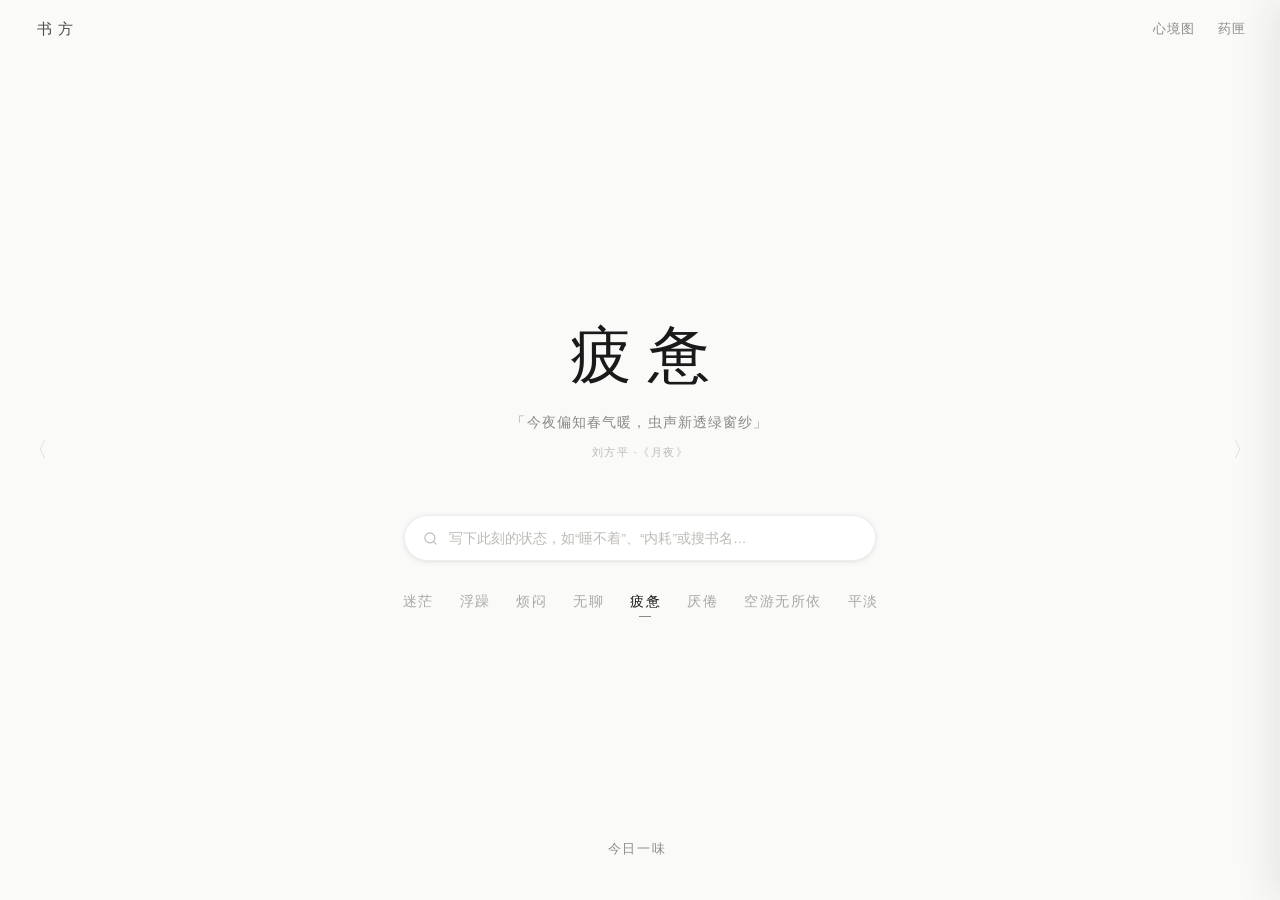
==== commit a7014deb: "Update Stanza website with latest Shufang files" ====
--- a/index.html
+++ b/index.html
@@ -2,896 +2,239 @@
 <html lang="zh-CN">
 <head>
 <meta charset="UTF-8">
-<meta name="viewport" content="width=device-width, initial-scale=1.0, maximum-scale=1.0, user-scalable=no">
+<meta name="viewport" content="width=device-width, initial-scale=1.0">
 <title>书方</title>
-<style>
-:root {
-    --bg: #fafaf9;
-    --text: #1a1a1a;
-    --text-light: #8a8a86;
-    --divider: #e8e6e3;
-    --max-width: 640px;
-    --padding-x: 32px;
-}
-
-* { box-sizing: border-box; margin: 0; padding: 0; }
-
-body {
-    background-color: var(--bg);
-    color: var(--text);
-    -webkit-font-smoothing: antialiased;
-    overflow-x: hidden;
-}
-
-/* 选择模式：无衬线 */
-.tag-btn, .daily-btn, .logo, .action-btn, .back-btn, .degraded-hint {
-    font-family: "PingFang SC", "Noto Sans SC", -apple-system, sans-serif;
-}
-
-/* 阅读模式：衬线 */
-.guide-text, .quote-text, .book-meta {
-    font-family: "Noto Serif SC", "Source Han Serif SC", STSong, serif;
-}
-
-.view-container {
-    max-width: var(--max-width);
-    margin: 0 auto;
-    padding: 0 var(--padding-x);
-    min-height: 100vh;
-    display: none;
-    opacity: 0;
-    transition: opacity 0.4s ease;
-}
-
-.view-container.active {
-    display: flex;
-    flex-direction: column;
-    opacity: 1;
-}
-
-.hidden { display: none !important; }
-
-/* ======== 首页 ======== */
-.home-content {
-    flex: 1;
-    display: flex;
-    flex-direction: column;
-    justify-content: center;
-    align-items: center;
-    padding-bottom: 20vh;
-}
-
-.logo {
-    font-size: 24px;
-    font-weight: normal;
-    letter-spacing: 0.5em;
-    margin-bottom: 60px;
-}
-
-.tags-grid {
-    display: grid;
-    grid-template-columns: repeat(2, 1fr);
-    gap: 20px 40px;
-    margin-bottom: 60px;
-}
-
-button {
-    background: none;
-    border: none;
-    color: var(--text);
-    cursor: pointer;
-    outline: none;
-    -webkit-tap-highlight-color: transparent;
-}
-
-.tag-btn {
-    font-size: 14px;
-    letter-spacing: 0.05em;
-    padding: 10px;
-    transition: opacity 0.2s;
-}
-
-.tag-btn:active { opacity: 0.5; }
-
-.daily-dose { margin-top: 40px; }
-.daily-btn {
-    font-size: 12px;
-    color: var(--text-light);
-    letter-spacing: 0.1em;
-}
-
-/* ======== 散落星空 Overlay ======== */
-.grid-overlay {
-    position: absolute; top: 0; left: 0; width: 100%; height: 100%;
-    background: rgba(250, 250, 249, 0.85);
-    backdrop-filter: blur(12px);
-    -webkit-backdrop-filter: blur(12px);
-    z-index: 60;
-    opacity: 0; pointer-events: none;
-    transition: opacity 0.5s cubic-bezier(0.4, 0, 0.2, 1);
-}
-.grid-overlay.visible {
-    opacity: 1; pointer-events: auto;
-}
-.grid-close {
-    position: absolute; top: 24px; left: var(--padding-x);
-    font-size: 18px; color: rgba(26, 26, 26, 0.3); cursor: pointer;
-    padding: 8px 16px; border-radius: 999px; z-index: 70;
-    background: transparent; border: none;
-    transition: all 0.3s ease;
-    -webkit-tap-highlight-color: transparent;
-}
-.grid-close:hover,
-.grid-close:active {
-    background: rgba(26, 26, 26, 0.04);
-    color: rgba(26, 26, 26, 0.6);
-    transform: scale(0.95);
-}
-
-/* 散落词条：绝对定位 + 有机漂浮动画 */
-.star-word {
-    position: absolute;
-    font-family: "Noto Serif SC", "Source Han Serif SC", STSong, serif;
-    font-size: 32px;
-    letter-spacing: 0.2em;
-    color: var(--text);
-    text-align: center;
-    cursor: pointer;
-    background: none; border: none;
-    padding: 12px 8px;
-    border-radius: 16px;
-    -webkit-tap-highlight-color: transparent;
-    transition: opacity 0.6s 0.15s ease, background 0.3s, transform 0.3s;
-    animation: float-organic var(--float-dur, 5.5s) ease-in-out infinite;
-    animation-delay: var(--float-delay, -2s);
-    /* 默认不显示，overlay visible 时渐显 */
-    opacity: 0;
-}
-.grid-overlay.visible .star-word {
-    opacity: var(--star-opacity, 1);
-}
-.star-word:active, .star-word:hover {
-    background: rgba(26, 26, 26, 0.04);
-    transform: scale(0.95);
-    opacity: 1 !important;
-}
-.star-word.word-long {
-    font-size: 26px; letter-spacing: 0.1em;
-    left: 50% !important;
-    transform: translateX(-50%);
-}
-
-/* 为长词单独定义含 translateX(-50%) 的动画 */
-.star-word.word-long {
-    animation: float-organic-long var(--float-dur, 6s) ease-in-out infinite;
-    animation-delay: var(--float-delay, -1s);
-}
-
-@keyframes float-organic {
-    0%, 100% { transform: translateY(0); }
-    50%      { transform: translateY(-12px); }
-}
-@keyframes float-organic-long {
-    0%, 100% { transform: translateX(-50%) translateY(0); }
-    50%      { transform: translateX(-50%) translateY(-10px); }
-}
-
-/* ====== 每个词条的有机漂浮参数（坐标由 JS 动态注入） ====== */
-.star-word:nth-child(1) { --float-dur: 5.2s; --float-delay: -1.5s; --star-opacity: 1; }
-.star-word:nth-child(2) { --float-dur: 6.4s; --float-delay: -3.2s; --star-opacity: 1; }
-.star-word:nth-child(3) { --float-dur: 4.8s; --float-delay: -0.8s; --star-opacity: 0.55; }
-.star-word:nth-child(4) { --float-dur: 5.8s; --float-delay: -2.1s; --star-opacity: 1; }
-.star-word:nth-child(5) { --float-dur: 7.0s; --float-delay: -4.5s; --star-opacity: 0.6; }
-.star-word:nth-child(6) { --float-dur: 6.0s; --float-delay: -1.0s; --star-opacity: 1; }
-.star-word:nth-child(7) { --float-dur: 5.5s; --float-delay: -3.8s; --star-opacity: 0.55; }
-.star-word:nth-child(8) { --float-dur: 4.5s; --float-delay: -2.5s; --star-opacity: 1; }
-
-/* ======== 处方页 ======== */
-#dose-view { position: relative; padding-top: 40px; padding-bottom: 80px; }
-
-.back-btn {
-    position: absolute;
-    top: 24px;
-    left: var(--padding-x);
-    font-size: 18px;
-    color: rgba(0,0,0,0.2);
-    padding: 10px 10px 10px 0;
-}
-
-.degraded-hint {
-    font-size: 12px;
-    color: #b0aea8;
-    text-align: center;
-    margin-top: 20px;
-    margin-bottom: 20px;
-}
-
-.guide-section {
-    margin-top: 60px;
-    min-height: 60vh;
-}
-
-.book-id {
-    font-size: 12px;
-    color: var(--text-light);
-    margin-bottom: 24px;
-}
-
-.guide-text p {
-    font-size: 16px;
-    line-height: 2.0;
-    margin-bottom: 1.5em;
-    text-align: justify;
-}
-
-/* 悬浮呼吸箭头 */
-.scroll-hint {
-    position: fixed;
-    bottom: 24px;
-    left: 50%;
-    transform: translateX(-50%);
-    font-size: 24px;
-    color: var(--text);
-    opacity: 0.15;
-    animation: breathe 2s ease-in-out infinite;
-    pointer-events: none;
-    z-index: 10;
-}
-
-@keyframes breathe {
-    0%, 100% { opacity: 0.1; }
-    50% { opacity: 0.3; }
-}
-
-.quotes-section { margin-top: 100px; }
-
-.book-meta { margin-bottom: 60px; }
-.book-title { font-size: 16px; font-weight: bold; margin-bottom: 4px; }
-.book-author { font-size: 14px; color: var(--text-light); }
-
-.quote-item {
-    margin-bottom: 60px;
-    opacity: 0;
-}
-
-.quote-text {
-    font-size: 18px;
-    line-height: 2.2;
-    text-align: justify;
-    white-space: pre-wrap;
-}
-
-.quote-divider {
-    width: 100%;
-    height: 1px;
-    background-color: var(--divider);
-    margin: 30px 0 60px 0;
-}
-
-.extras-box {
-    margin-top: 80px;
-    font-size: 12px;
-    color: var(--text-light);
-    line-height: 1.8;
-}
-
-.end-marker {
-    font-size: 10px;
-    color: #ccc;
-    text-align: center;
-    margin-top: 60px;
-    margin-bottom: 80px;
-}
-
-.footer-actions {
-    display: flex;
-    flex-direction: column;
-    align-items: center;
-    gap: 30px;
-}
-
-.action-btn {
-    font-size: 14px;
-    color: var(--text-light);
-}
-
-.next-dose { color: var(--text); }
-
-/* ======== 新版首页：呼吸镜面 ======== */
-.mirror-container {
-    position: relative;
-    width: 100vw;
-    height: 100vh;
-    display: flex;
-    justify-content: center;
-    align-items: center;
-    transition: background-color 0.3s ease;
-}
-
-.touch-zone {
-    position: absolute; top: 0; height: 100%; z-index: 10;
-}
-.touch-left { left: 0; width: 25%; }
-.touch-right { right: 0; width: 25%; }
-.touch-center { left: 25%; width: 50%; cursor: pointer; }
-
-.word-scaler {
-    transition: transform 0.3s cubic-bezier(0.4, 0, 0.2, 1);
-    will-change: transform;
-    z-index: 1;
-    pointer-events: none;
-}
-.word-scaler.clicked {
-    transform: scale(0.96);
-}
-
-.emotion-word {
-    font-family: "Noto Serif SC", "Source Han Serif SC", STSong, serif;
-    letter-spacing: 0.2em;
-    color: var(--text);
-    text-align: center;
-    opacity: 0;
-    pointer-events: none;
-    will-change: transform, opacity;
-}
-
-.word-short { font-size: 48px; }
-.word-long { font-size: 32px; letter-spacing: 0.1em; }
-
-.emotion-word.breathing {
-    animation: breatheAnim 5.5s cubic-bezier(0.4, 0.0, 0.2, 1) forwards;
-}
-@keyframes breatheAnim {
-    0%   { opacity: 0; transform: scale(0.95) translateY(10px); }
-    20%  { opacity: 1; transform: scale(1) translateY(0); }
-    70%  { opacity: 1; transform: scale(1.02) translateY(0); }
-    100% { opacity: 0; transform: scale(1.05) translateY(-5px); }
-}
-
-.all-tags-btn {
-    position: absolute;
-    top: 32px;
-    right: var(--padding-x);
-    font-size: 11px;
-    letter-spacing: 0.25em;
-    padding: 10px 24px;
-    border-radius: 999px;
-    border: 0.5px solid rgba(26, 26, 26, 0.1);
-    background: transparent;
-    color: rgba(26, 26, 26, 0.5);
-    transition: all 0.3s ease;
-    text-decoration: none;
-    z-index: 30;
-    cursor: pointer;
-}
-.all-tags-btn:hover,
-.all-tags-btn:active {
-    background: rgba(26, 26, 26, 0.03);
-    color: #1a1a1a;
-    transform: scale(0.98);
-}
-
-.daily-dose-btn-mirror {
-    position: absolute;
-    bottom: 12%;
-    font-size: 11px;
-    letter-spacing: 0.25em;
-    padding: 10px 24px;
-    border-radius: 999px;
-    border: 0.5px solid rgba(26, 26, 26, 0.1);
-    background: transparent;
-    color: rgba(26, 26, 26, 0.5);
-    transition: all 0.3s ease;
-    text-decoration: none;
-    z-index: 20;
-}
-.daily-dose-btn-mirror.idle-breathe {
-    animation: pulseText 4s infinite alternate;
-}
-.daily-dose-btn-mirror.flash-highlight {
-    background: rgba(26, 26, 26, 0.03);
-    color: #1a1a1a !important;
-    transform: scale(0.98);
-    animation: none;
-}
-.daily-dose-btn-mirror:hover,
-.daily-dose-btn-mirror:active {
-    background: rgba(26, 26, 26, 0.03);
-    color: #1a1a1a;
-    transform: scale(0.98);
-}
-@keyframes pulseText {
-    0% { color: rgba(26, 26, 26, 0.5); }
-    100% { color: rgba(26, 26, 26, 0.75); }
-}
-
-.grid-overlay { position: absolute; top: 0; left: 0; width: 100%; height: 100%; background: rgba(250, 250, 249, 0.85); backdrop-filter: blur(12px); -webkit-backdrop-filter: blur(12px); z-index: 60; display: flex; flex-direction: column; justify-content: center; align-items: center; opacity: 0; pointer-events: none; transition: opacity 0.4s ease; }
-.grid-overlay.visible {
-    opacity: 1; pointer-events: auto;
-}
-
-/* ======== 方案 A'：排版符号暗喻（边缘括号） ======== */
-.edge-hint {
-    position: absolute;
-    top: 50%;
-    transform: translateY(-50%);
-    font-family: "Noto Serif SC", "Source Han Serif SC", STSong, serif;
-    font-size: 24px;
-    color: var(--text);
-    opacity: 0.08;
-    pointer-events: none;
-    z-index: 5;
-    user-select: none;
-}
-.edge-left { left: 16px; }
-.edge-right { right: 16px; }
-
-/* 调整：手机上 opacity 0.08 太弱，提升到 0.12，并加大字号和加粗 */
-@media (max-width: 639px) {
-    .edge-hint {
-        opacity: 0.18;
-        font-weight: 400;
-    }
-}
-
-/* ======== 方案 C：延迟轻语 ======== */
-.delayed-whisper {
-    position: absolute;
-    bottom: 20%;
-    font-family: "PingFang SC", "Noto Sans SC", sans-serif;
-    font-size: 10px;
-    color: #ccc;
-    letter-spacing: 0.1em;
-    opacity: 0;
-    pointer-events: none;
-    z-index: 20;
-    transition: opacity 1.5s ease;
-}
-.delayed-whisper.show {
-    opacity: 1;
-}
-
-@media (min-width: 640px) {
-    :root { --padding-x: 48px; }
-}
-
-</style>
+<meta name="description" content="书方：按此刻心境配取一味书单处方。">
+<link rel="stylesheet" href="./styles.css">
 </head>
 <body>
 
-    <div id="home-view" class="view-container mirror-container active">
-        <button class="all-tags-btn" id="btn-show-all" style="font-family:'PingFang SC','Noto Sans SC',sans-serif">全部</button>
-
-        <div class="edge-hint edge-left">〈</div>
-        <div class="edge-hint edge-right">〉</div>
-
-        <div class="touch-zone touch-left" id="zone-prev"></div>
-        <div class="touch-zone touch-center" id="zone-enter"></div>
-        <div class="touch-zone touch-right" id="zone-next"></div>
-
-        <div class="word-scaler" id="word-scaler">
-            <div id="emotion-display"></div>
-        </div>
-
-        <div class="delayed-whisper" id="delayed-whisper">轻触左右边缘切换</div>
-
-        <button class="daily-dose-btn-mirror" id="daily-btn-mirror">今日一剂</button>
-
-        <div class="grid-overlay" id="grid-overlay" style="display:none">
-            <button class="grid-close" id="btn-close-all">×</button>
-            <button class="star-word" data-tag="无聊">无聊</button>
-            <button class="star-word" data-tag="迷茫">迷茫</button>
-            <button class="star-word" data-tag="厌倦">厌倦</button>
-            <button class="star-word" data-tag="浮躁">浮躁</button>
-            <button class="star-word" data-tag="疲惫">疲惫</button>
-            <button class="star-word word-long" data-tag="空游无所依">空游无所依</button>
-            <button class="star-word" data-tag="烦闷">烦闷</button>
-            <button class="star-word" data-tag="平淡">平淡</button>
-        </div>
-    </div>
-
-    <div id="dose-view" class="view-container hidden">
-        <button class="back-btn" id="nav-back">←</button>
-        <div id="degraded-hint" class="degraded-hint hidden"></div>
-        <div class="guide-section">
-            <div class="book-id" id="render-id"></div>
+<div class="reading-progress-track" id="reading-progress-track" aria-hidden="true">
+    <div class="reading-progress-fill" id="reading-progress-fill"></div>
+</div>
+
+<!-- Whisper-Quiet Top Chrome -->
+<header class="top-bar" id="top-bar">
+    <div class="top-left">
+        <button class="brand-mark" id="brand-home-btn" aria-label="回到书方首页">书方</button>
+
+        <div class="dose-top-left hidden" id="dose-top-left">
+            <button class="back-icon" id="nav-back" aria-label="返回首页" title="返回 (Esc)">
+                <svg viewBox="0 0 24 24" fill="none" stroke="currentColor" stroke-linecap="round" stroke-linejoin="round">
+                    <path d="M19 12H5"/><path d="M12 19l-7-7 7-7"/>
+                </svg>
+            </button>
+            <span class="dose-scroll-title" id="dose-scroll-title"></span>
+        </div>
+    </div>
+
+    <!-- Home Top-Right: 仅两个极轻文字入口 -->
+    <nav class="top-right" id="home-top-right" aria-label="主导航">
+        <button class="text-link" id="btn-open-stars">心境图</button>
+        <button class="text-link" id="btn-open-drawer">药匣</button>
+    </nav>
+
+    <!-- Dose Top-Right: 收藏图标 + 极简更多菜单 -->
+    <div class="dose-top-actions hidden" id="dose-top-right">
+        <button class="subtle-icon-btn" id="btn-bookmark" aria-label="收入药匣" title="收入药匣">
+            <svg viewBox="0 0 24 24" fill="none" stroke="currentColor" stroke-linecap="round" stroke-linejoin="round">
+                <path d="M19 21l-7-5-7 5V5a2 2 0 0 1 2-2h10a2 2 0 0 1 2 2z"/>
+            </svg>
+        </button>
+        <button class="subtle-icon-btn" id="btn-more-menu" aria-label="更多操作" aria-expanded="false" title="更多">
+            <svg viewBox="0 0 24 24" fill="currentColor" stroke="none">
+                <circle cx="5" cy="12" r="1.5"/><circle cx="12" cy="12" r="1.5"/><circle cx="19" cy="12" r="1.5"/>
+            </svg>
+        </button>
+
+        <div class="more-menu hidden" id="more-menu" role="menu">
+            <div class="menu-font-row">
+                <span>字号</span>
+                <div class="font-scale-group">
+                    <button class="font-size-btn" data-scale="0.92">小</button>
+                    <button class="font-size-btn active" data-scale="1">中</button>
+                    <button class="font-size-btn" data-scale="1.12">大</button>
+                </div>
+            </div>
+            <div class="menu-divider"></div>
+            <button class="menu-item" id="menu-card"><span>生成书方笺</span></button>
+            <button class="menu-item" id="menu-copy-link"><span>复制书方链接</span></button>
+            <button class="menu-item" id="menu-open-drawer"><span>打开药匣与书录</span></button>
+        </div>
+    </div>
+</header>
+
+<main>
+    <!-- ==================== HOME VIEW (一屏极致留白) ==================== -->
+    <section id="home-view" class="view-container active" aria-label="书方首页">
+        <button class="edge-cue edge-left" id="zone-prev" aria-label="上一味心境">〈</button>
+        <button class="edge-cue edge-right" id="zone-next" aria-label="下一味心境">〉</button>
+
+        <div class="home-core">
+            <!-- 1. 中心呼吸词 + 人间词话式诗境注脚（轻点直入，无需大按钮） -->
+            <div class="mirror-focus" id="zone-enter" role="button" tabindex="0" aria-label="取当前心境书方">
+                <div id="emotion-display" class="emotion-word word-short">迷茫</div>
+                <p id="emotion-whisper" class="emotion-whisper"></p>
+                <span id="emotion-poem-source" class="emotion-poem-source"></span>
+            </div>
+
+            <!-- 2. 谷歌极简悬浮胶囊：自然语言倾诉 / 复方输入 / 搜书 -->
+            <div class="search-pill-wrap">
+                <div class="search-pill">
+                    <span class="search-icon" aria-hidden="true">
+                        <svg viewBox="0 0 24 24" fill="none" stroke="currentColor" stroke-width="1.8" stroke-linecap="round" stroke-linejoin="round">
+                            <circle cx="11" cy="11" r="8"/><line x1="21" y1="21" x2="16.65" y2="16.65"/>
+                        </svg>
+                    </span>
+                    <input
+                        type="text"
+                        id="symptom-search"
+                        class="search-input"
+                        placeholder="写下此刻的状态，如“睡不着”、“内耗”或搜书名…"
+                        autocomplete="off"
+                        aria-label="写下此刻状态或搜索书方"
+                    >
+                    <button class="search-clear hidden" id="search-clear" aria-label="清空">×</button>
+                </div>
+                <div class="search-dropdown hidden" id="search-dropdown" role="listbox"></div>
+            </div>
+
+            <!-- 3. 无框微字心境列：悬停预览，点击入方 -->
+            <div class="mood-strip" id="mood-strip" aria-label="八味心境"></div>
+        </div>
+
+        <!-- 4. 底端轻量「今日一味」 -->
+        <div class="home-bottom">
+            <button class="daily-link" id="btn-daily-dose">
+                今日一味<span class="daily-sub" id="daily-sub"></span>
+            </button>
+        </div>
+    </section>
+
+    <!-- ==================== DOSE VIEW (纯纸面阅读流) ==================== -->
+    <article id="dose-view" class="view-container hidden" aria-label="书方正文">
+        <div id="degraded-hint" class="degraded-hint hidden">
+            <span id="degraded-hint-text"></span>
+            <button id="btn-reset-seen-inline">重置已服</button>
+        </div>
+
+        <header class="rx-header">
+            <div class="rx-poem-epigraph hidden" id="render-poem-epigraph"></div>
+            <div class="rx-meta-line">
+                <span id="render-id">001 ·</span>
+                <span id="render-tags"></span>
+                <span>·</span>
+                <span id="render-read-time">约 2 分钟</span>
+            </div>
+            <h1 class="rx-book-title" id="render-title"></h1>
+            <div class="rx-book-author" id="render-author"></div>
+            <p class="rx-summary" id="render-summary"></p>
+        </header>
+
+        <section class="guide-section">
             <div class="guide-text" id="render-guide"></div>
-        </div>
-        <div class="scroll-hint" id="scroll-arrow">↓</div>
-        <div class="quotes-section" id="render-quotes"></div>
-        <div class="footer-actions hidden" id="footer-actions">
-            <button class="action-btn next-dose" id="nav-next">换一剂 →</button>
-            <button class="action-btn back-home" id="nav-home">回到首页</button>
-        </div>
-    </div>
-
-<script>
-var BOOKS = [{"id":"001","title":"棋王","author":"阿城","summary":"一个痴迷下棋的知青，在最匮乏的年代里活出了最富足的样子","tags":{"primary":"迷茫","secondary":["浮躁","空游无所依"]},"guide":"你并不是不知道自己要什么。你知道得太多了。\n\n大学像一张摆满菜单的桌子，所有人都在告诉你\"这个有前途\"\"那个最保值\"，你每样都尝了一口，却没有一样真正饿了你的胃。迷茫不是选项不够多的病，恰好相反——是你脑子里塞了太多别人的菜单，反而听不见自己胃在叫。王一生面对这个问题的时候，他的解法近乎粗暴：别想了，下棋。别人串联、刷题、走关系，他就坐在那儿，跟一盘棋较劲。他把命放在棋里，棋就还他一个不被时代冲走的位置。\n\n这个叫\"棋呆子\"的人身上有一种你不太能在校园里看到的品质：他不急于解释自己。别人觉得他呆、觉得他怪，他就笑一笑，继续摆棋。不争辩、不剖白、不写小作文自我辩护。这种近乎沉默的笃定，在一个人人都在经营人设的环境里，是一种很稀缺的定力。迷茫的时候，你最需要的不是更清晰的规划，而是先找到一件不需要向任何人解释理由的事情，然后先把它做完。\n\n读完《棋王》大约需要一个下午。不长，刚好够你从宿舍床铺滑到书桌前。不用做笔记，不用画思维导图，你就看王一生怎么在火车上吃饭——米饭粒儿沾了一脸，一粒一粒捡起来吃掉——然后你会知道，\"活着\"这事儿，有时候就藏在把一件小事做到底的执拗里。","quotes":["我因为不喜欢象棋，也就不去关心什么象棋冠军，但王一生的大名，却常被班上几个棋篓子供在嘴上，我也就对其事迹略闻一二，知道王一生外号棋呆子，棋下得很神不用说，而且在他们学校那一年级里数理成绩总是前数名。我想棋下得好而有个数学脑子，这很合情理，可我又不信人们说的那些王一生的呆事，觉得不过是大家寻佚闻鄙事以快言论罢了。","棋开始了。上千人不再出声儿。只有自愿服务的人一会儿紧一会儿慢地用话传出棋步，外边儿自愿服务的人就变动着棋子儿。风吹得八张大纸哗哗地响，棋子儿荡来荡去。太阳斜斜地照在一切上，烧得耀眼。前几十排的人都坐下了，仰起来看，后面的人也挤得紧紧的，一个个土眉土眼，头发长长短短吹得飘，再没人动一下，似乎都要把命放在棋里搏。\n\n我心里忽然有一种很古的东西涌上来，喉咙紧紧地往上走。读过的书，有的近了，有的远了，模糊了。平时十分佩服的项羽、刘邦都在目瞪口呆，倒是尸横遍野的那些黑脸士兵，从地下爬起来，哑了喉咙，慢慢移动。一个樵夫，提了斧在野唱。忽然又仿佛见了呆子的母亲，用一双弱手一张一张地折书页。","不久，脚卵抬起头，看着王一生说：\"天下是你的。\"抽出一支烟给王一生，又说：\"你的棋是跟谁学的？\"王一生也看着脚卵，说：\"跟天下人。\""],"extras":{"availability":"微信读书免费可读；纸书收录于阿城文集《棋王·树王·孩子王》","ifYouLike":"《树王》《孩子王》（阿城同系列）；《活着》（余华）——同样是在匮乏中活出尊严的故事"}},{"id":"002","title":"给青年的十二封信","author":"朱光潜","summary":"一位美学大师用十二封信，和年轻人聊读书、动与静、升学、人生——不教你怎么赢，但教你怎么活","tags":{"primary":"迷茫","secondary":["浮躁","烦闷"]},"guide":"你说你迷茫。但这可能不是一个\"问题\"，而是一个\"阶段\"——区别在于，前者需要被解决，后者只需要被穿越。\n\n\"迷茫\"这个词本身就暴露了你的姿势：你在用眼睛找路，而不是用脚。你站在十字路口，希望有人告诉你哪条路是对的，但朱光潜在第一封信里就把这条路堵死了——他不给答案。不是因为他吝啬，而是因为他知道，别人给的答案在你身上待不了三天。所以他只做一件事：给你一套自己找答案的方法。谈读书，说你与其碎片化地刷帖子，不如拿一整块时间啃一本\"不紧急\"的书，因为\"在读书中寻出一种趣味，你将来抵抗引诱的能力比别人定要大些\"。谈动与静，说人之所以烦闷，大半是因为身体和心灵有一个闲着——解决烦闷的方法不是想通，而是动起来。谈升学选课，说别把兴趣和社会需求对立起来，你感兴趣的东西做到极致，社会自然会为它定价。\n\n十二封信，写于将近一百年前。一百年前的年轻人也在迷茫，迷茫的内容换了一茬又一茬，但迷茫的结构一模一样。这至少说明一件事：迷茫不是你的错，它是二十岁的出厂设置。\n\n每封信只需十分钟。一天读一封，读完就合上。这十二天里你可能不会\"想通\"任何东西——但你可能会开始做一些事。而这恰好就是朱光潜想说的全部：路是在走的过程中被踩出来的，不是在站的过程中被看出来的。","quotes":["你如果在读书中寻出一种趣味，你将来抵抗引诱的能力比别人定要大些。这种兴趣你现在不能寻出，将来永不会寻出的。凡人都越老越麻木，你现在已比不上三五岁的小孩子们那样好奇、那样兴味淋漓了。你长大一岁，你感觉兴味的锐敏力便须迟钝一分。","愁生于郁，解愁的方法在泄；郁由于静止，求泄的方法在动。从前儒家讲心性的话，从近代心理学眼光看，都很粗疏，只有孟子的\"养气\"说、宋儒的\"变化气质\"说，是颠扑不破的。我把这两说综合起来，下一个注脚：便是\"在动中求泄\"。","做学问，做事业，在人生中都只能算是第二桩事。人生第一桩事是生活。我所谓\"生活\"是\"享受\"，是\"领略\"，是\"培养生机\"。假若为学问为事业而忘却生活，那种学问事业在人生中便失其真正意义与价值。","所谓真正立志，不仅要接受现在的事实，尤其要抓住现在的机会。如果立志要做一件事，那件事的成功尽管在很远的将来，而那件事的发动必须就在目前一顷刻。"],"extras":{"availability":"微信读书免费可读（多个版本）；纸书各出版社均有","ifYouLike":"《谈美》（朱光潜）——同一支笔写美学，更轻盈；《沉思录》（马可·奥勒留）——如果朱光潜是朋友，奥勒留是那个沉默的长辈"}},{"id":"003","title":"心流：最优体验心理学","author":"米哈里·契克森米哈赖（Mihaly Csikszentmihalyi）","summary":"用几十年的实证研究回答一个古老问题：人什么时候最快乐？答案是——完全沉浸在一件事里，忘记时间存在的时候","tags":{"primary":"浮躁","secondary":["无聊","平淡"]},"guide":"你不是浮躁。你是被设计成这样的。\n\n每一个 app 背后都站着一群全世界最聪明、收入最高的工程师，他们的工作不是服务你，而是让你的注意力停不下来。你滑走一个视频，下一个自动补上；你关掉一个通知，三个新的弹出来。你觉得自己\"缺乏专注力\"？不对。你的专注力没有被削弱——它只是被一群比你更懂你大脑弱点的人精确地收割了，然后卖给了广告商。这不是你的错。但这确实是你的问题——因为你已经太久没有体验过一种叫做\"心流\"的感觉：完全沉浸在一件事里，忘记自己、忘记时间、忘记手机还存在。\n\n契克森米哈赖用几十年的实证研究把这个词钉在了心理学地图上。他发现了一个反直觉的事实：人类最快乐的时刻，不是放松的时候，不是享乐的时候，而是\"用全部技能去应对一个刚好超出能力边界的挑战\"的时候。打游戏时的忘我、打球时的手感、解题时的沉浸——这些都是心流的廉价版本。昂贵版本的心流需要四个条件：清晰的目标、即时的反馈、挑战与技能的平衡、对当下的完全投入。好消息是，这四个条件不需要你删除所有 app 去深山修行，你只需要把它们种进你已有的日常生活里。\n\n这本书不用从头读到尾。先读第三章和第四章，大概两小时。读完后，挑一件你今天非做不可的事——洗碗、跑步、背单词都行——在开始之前给自己定一个微小的目标（比如\"洗完所有碗之前不摸手机\"），然后只关注这一个目标。你会想起很久以前，那时候你还不靠滑手机来杀死时间，那时候二十分钟像一辈子那么长，并且一点都不无聊。","quotes":["心流即一个人完全沉浸在某种活动当中，无视其他事物存在的状态。这种体验本身带来莫大的喜悦，使人愿意付出巨大的代价。","控制意识才能控制体验，而控制意识最直接的方法，就是控制注意力。注意力是一种稀缺资源，它决定哪些信息进入意识，哪些被排除在外。","大多数人一生都在两种状态之间来回摆动：工作时感到焦虑，闲暇时感到无聊。而心流体验恰好处于焦虑与无聊之间的那个窄道——当挑战刚好超出技能，两者同时被拉高时，心流就会出现。","幸福并非瞬间发生，也不受外在事件操纵，而是取决于我们对外在事物的阐释。只有学会控制意识的人，才能决定自己的生活体验，进而接近幸福。"],"extras":{"availability":"微信读书可读（中信出版社译本）；英文原版 Flow: The Psychology of Optimal Experience","ifYouLike":"《刻意练习》（安德斯·艾利克森）——心流的操作方法；《贪婪的多巴胺》（丹尼尔·利伯曼）——从神经科学解释为什么短视频比心流更容易上瘾"}},{"id":"004","title":"德米安：彷徨少年时","author":"赫尔曼·黑塞（Hermann Hesse）","summary":"一个少年在光明与黑暗之间找到真正的自我——每个大学生的内心传记","tags":{"primary":"迷茫","secondary":["烦闷"]},"guide":"你总觉得你应该活成一个\"更好的人\"。这是你最累的地方，也是你最迷茫的根源。\n\n黑塞管这个叫\"光明世界\"——父母教给你的规矩、老师表扬的品质、朋友圈里被点赞的人设。你在这个世界里活了二十年，熟练、安全、但总觉得哪里不对劲。因为还有一个\"黑暗世界\"——那些你不能跟人说的嫉妒、不甘、生理冲动、对某些人的莫名厌恶——被你压在意识底下，假装不存在。辛克莱在书里用的词是\"该隐的印记\"。他花了整本书的时间去理解一件事：你不是要消灭你的黑暗面，你是要把光明和黑暗合在一起，变成你真正的名字。德米安帮他做了这件事，而你身边可能还没有德米安——这本书可以临时顶替一下。\n\n这不是一本\"读完就豁然开朗\"的书。你读的时候大部分时间会跟辛克莱一样困惑。但你会记住一个意象：一只鸟要从蛋壳里出来。蛋壳就是你现在的生活——舒服、透明、但也困住你。啄破壳的过程疼，而且你不知道外面是什么。黑塞说，没有人能替你把壳啄破，但有人可以告诉你：壳外面有空气。\n\n全书很短，但建议你分成三个晚上读完。每次读到你觉得\"这个角色在说我也不懂的话\"的时候，就合上书——第二天你会发现，那些话睡了一觉后变清楚了。这不是魔法，这是黑塞。","quotes":["鸟要挣脱出壳。蛋就是世界。谁要出生，就必须摧毁一个世界。鸟飞向神。神的名字叫阿布拉克萨斯。","每个人的生命都是一条通向自我的路，是一条路的尝试，是一条小径的悄然召唤。从来不曾有人完全成为他自己，但每个人都努力想要成为他自身——有人模糊地，有人清楚地，各尽其力。","我想要的，只是试着活出我内心真正想要活出的东西。为什么这如此困难？","如果你生来就是一只蝙蝠，你就不必像鸵鸟那样看问题。你只需正视自己的深渊，而不是把它推到别人身上。"],"extras":{"availability":"微信读书可读（多个译本，推荐姜乙译本）","ifYouLike":"《悉达多》（黑塞同作者，更短更轻）；《牧羊少年奇幻之旅》（保罗·柯艾略）——如果德米安的象征让你觉得太重，这本是它的轻量版"}},{"id":"005","title":"素履之往","author":"木心","summary":"一本不需要从头读的书——翻到哪页读哪页，每句话都是一个独立的宇宙","tags":{"primary":"无聊","secondary":["厌倦","迷茫"]},"guide":"你觉得无聊。打开手机，滑十分钟，更无聊了。不是因为手机里没有东西——是因为那些东西都不需要你动脑子。你在用不需要咀嚼的内容喂养一个需要咀嚼的大脑，然后这个大脑告诉你：我还是饿。\n\n木心写的是一本\"不需要从头读\"的书。你随便翻到哪一页，一两句话，然后合上。他会说\"生活的最佳状态是冷冷清清的风风火火\"，会说\"玩物丧志，其志小，志大者玩物养志\"，会说\"所谓无底深渊，下去，也是前程万里\"。每一句都像一个精心布置的思维陷阱——你以为你懂了，走两步发现不对，再走两步发现他说的跟你第一反应想的完全相反。这个过程叫做\"咀嚼\"。你刷一百条短视频，大脑在接收；你读一句木心，大脑开始工作。无聊和独处之间，就差这一层认知的窗户纸。\n\n这本书最适合放在手机旁边。每次你想打开一个短视频 app 的时候，先打开这本书，读一句。读完合上。你会开始发现，那句话在你走路、吃饭、发呆的时候自己发酵。你不是无聊——你只是太久没有给大脑喂需要消化的东西了。","quotes":["生活的最佳状态是冷冷清清的风风火火。","玩物丧志，其志小，志大者玩物养志。","所谓无底深渊，下去，也是前程万里。","一个人到世界上来，来做什么？爱最可爱的，最好听的，最好看的，最好吃的。","地图是平的，历史是长的，艺术是尖的。"],"extras":{"availability":"微信读书可读；纸书收录于木心作品系列（广西师范大学出版社）","ifYouLike":"《哥伦比亚的倒影》（木心散文，比素履更绵长）；《惶然录》（费尔南多·佩索阿）——另一个躲在文字后面的灵魂，比木心更不安"}},{"id":"006","title":"活着","author":"余华","summary":"一个人送走了他生命中的每一个人，然后继续活着——这不是惨，是告诉你\"活着\"这个词本身就够了","tags":{"primary":"厌倦","secondary":["疲惫","烦闷"]},"guide":"你说你厌倦了。厌倦上课，厌倦食堂，厌倦每天一模一样的生活。你说你累了。这种累不是身体累——身体累睡一觉就好了——这种累是心里的累：跟人相处要算计，不跟人相处又孤独，想努力不知道往哪使劲，想躺平又觉得自己在浪费生命。\n\n福贵没有时间想这些。\n\n他从一个败光家产的少爷，变成一介佃农。他亲手埋了他爹、他娘、他儿子有庆、他女儿凤霞、他老婆家珍、他女婿二喜、他外孙苦根。七个人，七座坟，他一个一个挖、一个一个埋。然后他买了一头老牛，耕田、吃饭、睡觉。余华没有让福贵崩溃。余华让福贵活着。是因为\"活着\"这件事本身不需要理由——不是\"为了什么而活着\"，就是\"活着\"。你厌倦的那些日常——去食堂的路上阳光很好、室友在打鼾你还没睡、洗了个热水澡——福贵用一辈子告诉你，这些东西就是活着的全部内容。\n\n读完你可能会沉默一段时间。不是难过——是觉得\"哦，原来我已经在活着了\"。这不需要你考到什么成绩、拿到什么 offer、完成什么计划。你已经在了。你在呼吸。这件事本身就够。","quotes":["人是为活着本身而活着的，而不是为活着之外的任何事物所活着。","我看着那条弯曲着通向城里的小路，听不到我儿子赤脚跑来的声音。月光照在路上，像是撒满了盐。","做人还是平常点好，争这个争那个，争来争去赔了自己的命。像我这样，说起来是越混越没出息，可寿命长。我认识的人一个挨着一个死去，我还活着。","最初我们来到这个世界，是因为不得不来；最终我们离开这个世界，是因为不得不走。"],"extras":{"availability":"微信读书可读；纸书极便宜、到处有售","ifYouLike":"《许三观卖血记》（余华同作者，比活着多了一点幽默）；《人生海海》（麦家）——另一个\"活着\"的故事，更曲折"}},{"id":"007","title":"被讨厌的勇气","author":"岸见一郎 / 古贺史健","summary":"一个困惑的年轻人和一位哲人用五个夜晚，把你的\"精神内耗\"逐层拆解，然后告诉你：你所有的痛苦都是你自己选的——你可以不选","tags":{"primary":"疲惫","secondary":["迷茫","烦闷"]},"guide":"你看这页之前，脑子里可能同时跑着三件事：某人前天那句话到底什么意思？辅导员发的那个通知要不要跟？自己好像又在浪费时间了怎么办？三件事织成一张网，你在网里打转，什么都没做，但特别累。\n\n阿德勒心理学管这个状态叫\"对他人的课题的过度介入\"。全书最锋利的概念叫\"课题分离\"——一件事的后果最终由谁承担，这件事就是谁的课题。别人怎么看你，是别人的课题，不是你的。你为之焦虑、害怕冲突、反复自我审查——这些不是别人的控制，是你自己选择把别人的课题扛在了肩上。听起来冷血？哲人用了整本书跟你辩论这件事。年轻人反复质疑、反驳、甚至愤怒——你想得到的反驳他都说了一遍，你想不到的他也说了。然后哲人逐一回应。\n\n这不是一本温情脉脉的书。你读完第一夜可能会不舒服——因为它不共情你，它戳你。读到第三夜你会开始觉得好笑——好笑自己困在那么多\"别人怎么想\"里。\"被讨厌的勇气\"不是说你要做一个讨厌的人，而是说自由就是不再害怕被某些人讨厌。你不必讨好所有室友、所有同学、所有长辈。你只需要对自己诚实。\n\n建议按书的节奏读——五个夜晚，每次读一夜（约 40 页）。哲人每顿辩论的量刚好够消化一个晚上。合上书之后，想想\"今天哪件事其实不是我的课题\"。","quotes":["所谓的自由，就是被别人讨厌。如果你无法承受被人讨厌，那你就只能继续不自由地活着。","基本上一切人际关系的矛盾，都起因于对别人的课题妄加干涉，或自己的课题被别人妄加干涉。只要能够进行课题分离，人际关系就会发生剧烈改变。","人之所以不幸，并不是因为过去或环境，更不是因为能力不足，只是因为缺乏\"获得幸福的勇气\"。","不与任何人竞争，只要自己不断前进即可。健全的自卑感不是来自与他人的比较，而是来自与\"理想的自己\"的比较。"],"extras":{"availability":"微信读书可读","ifYouLike":"《自卑与超越》（阿德勒原著，更学术但更原汁原味）；《非暴力沟通》（马歇尔·卢森堡）——课题分离解决了\"要不要管\"，非暴力沟通解决\"怎么管\""}},{"id":"008","title":"我与地坛","author":"史铁生","summary":"一个人在轮椅上把一座废弃的古园坐了十五年，把它坐成了一个宇宙","tags":{"primary":"空游无所依","secondary":["迷茫","烦闷"]},"guide":"你感到\"空游无所依\"。这个状态很抽象——没有具体的痛处，但也没有具体的锚点。你漂浮在课表、食堂、宿舍之间，像一只没系绳的气球，往哪飘都行，但往哪飘都不重要。\n\n史铁生二十岁那年突然走不了路了。这不是比喻——他真的站不起来了。愤怒、绝望、把自己关在屋子里。然后有一天他被推进了一个废弃的古园——北京地坛。他本以为只是消磨一个下午，结果他把地坛坐了十五年。在这十五年里，他发现了一件事：一个人的锚点可以不是\"事业\"、\"成就\"、\"被人需要\"这些大词，而是一种\"看见\"——看见四季在园子里轮转，看见一个老人每天准时来散步，看见落日把一面旧墙染成琥珀色，看见自己的母亲偷偷跟在轮椅后面不敢让他发现。《我与地坛》最惊人的地方在于，它不是一个\"身残志坚\"的故事。它是一个人用最缓慢的速度、在最窄小的范围内，重新学会\"待在世界上\"的故事。\n\n读这一篇就够了（书里还有其他篇目，但《我与地坛》那一篇是核心）。大概一个小时。读的时候注意看史铁生写景物的方式——他不抒情，他只描述。一棵树、一束光、一片雪。他写这些东西的方式会让你突然意识到：你很久没有真正\"看见\"你身边的东西了。无依不是因为没有东西可以依靠。是因为你还没有坐下来，安静到足够去依靠它们。","quotes":["一个人，出生了，这就不再是一个可以辩论的问题，而只是上帝交给他的一个事实；上帝在交给我们这件事实的时候，已经顺便保证了它的结果。所以死是一件不必急于求成的事，死是一个必然会降临的节日。","多年来我头一次意识到，这园中不单是处处都有过我的车辙，有过我车辙的地方也都有过母亲的脚印。","太阳，他每时每刻都是夕阳也都是旭日。当他熄灭着走下山去收尽苍凉残照之际，正是他在另一面燃烧着爬上山巅布散烈烈朝辉之时。","就命运而言，休论公道。"],"extras":{"availability":"微信读书可读（收录于《我与地坛》同名散文集）","ifYouLike":"《病隙碎笔》（史铁生，更碎更哲学）；《瓦尔登湖》（梭罗）——另一个把一片固定区域活成一个宇宙的人"}},{"id":"009","title":"刀锋","author":"威廉·萨默塞特·毛姆（W. Somerset Maugham）","summary":"一个退伍兵不工作、不社交、不解释，满世界晃荡找\"人生的意义\"——如果你也在找，他不是答案，但他证明了找本身就是一种活法","tags":{"primary":"空游无所依","secondary":["迷茫","厌倦"]},"guide":"你有过一个瞬间——比如周五晚上所有人都出去玩了，你一个人坐在宿舍里，突然不知道自己在干什么。不是难过，不是焦虑，就是\"空\"。像站在候车室的正中间，四面都有出口，但没有一个上面写着你的名字。\n\n拉里·达雷尔在书里花了十年来回答这个问题。他在一战中开过战斗机，亲眼看见战友死在他面前。退伍回来，他有体面的收入、可以迎娶一个漂亮的芝加哥姑娘、随时能进入她父亲的企业。他没有哭天喊地，也没有看破红尘。他只是说：我不想这样活。然后他去了巴黎，窝在图书馆里读哲学，每天八到十个小时。去了印度，学瑜伽、冥想、见各种奇奇怪怪的人。去了一个煤矿做苦力。最后他成了一个\"没有职业的人\"，在纽约开出租，写一本没人会出版的书。所有人都在说他荒废了人生，只有他自己知道——他一生都在做一件事：找出\"我是谁\"的答案。这件事没有 deadline，没有 KPI，而他非常认真地在做。\n\n这本小说最有意思的地方是：毛姆没有让你去崇拜拉里。他让你同时看到拉里的未婚妻伊莎贝尔——结婚、住大房子、过上流社会生活，而且过得不错。你是伊莎贝尔还是拉里？毛姆不替你选。他只是证明了一件事：空游无所依不一定是一种病；也许你只是在漂浮期，而有些人漂浮了一辈子，然后活着抵达了。","quotes":["一把刀的锋刃很不容易越过，因此智者说得救之道是困难的。","我想知道人生到底是为什么，有没有意义。我不在乎犯错误。也许在犯了一个错误之后，我能发现自己到底要什么。","我从来不觉得日子无聊。我有很多事情要想，有很多书要读。","人生如果不想随波逐流，就等于是场豪赌。但大多数人，只是求生，只有少数人才生活。"],"extras":{"availability":"微信读书可读（多个译本，推荐周煦良译本）","ifYouLike":"《月亮与六便士》（毛姆同作者，更极端的选择）；《斯通纳》（约翰·威廉斯）——另一条\"不随波逐流\"的路，比拉里更安静"}},{"id":"010","title":"人间草木","author":"汪曾祺","summary":"一个老头写葡萄怎么长、咸鸭蛋怎么腌、昆明的雨怎么下——你读完之后发现，烦闷的解药是\"把感官重新打开\"","tags":{"primary":"烦闷","secondary":["平淡","无聊"]},"guide":"你烦闷的时候有没有想过：你多久没有闻过东西了？\n\n不是手机屏幕的味道，不是食堂油炸的味道——是雨后的泥土、晒过的被子、走过一棵开花的树突然被香气砸到头。汪曾祺的《人间草木》不是写给你的大脑的，是写给你的鼻子、舌头、手指尖的。他写葡萄：\"葡萄喝起水来是惊人的。它真是在喝哎！\"写昆明的雨：\"昆明的雨季是明亮的、丰满的，使人动情的。\"写咸鸭蛋：\"筷子头一扎下去，吱——红油就冒出来了。\"没有宏大的主题，没有深刻的思想。他就是坐在院子里，看着植物长，然后记下来。\n\n为什么这个能治烦闷？因为烦闷的人有一个特征：你跟此刻绝缘。你在食堂吃饭，脑子里在想下午的事；你在上课，心里在烦昨天的事。你从来没有真正在食堂，吃那顿饭，尝那个味道。汪曾祺的文字在你眼前展开的东西不多——一棵葡萄藤、一颗咸鸭蛋、一场雨——但每一件都让你重新\"看见\"它。\"看见\"之后你发现，原来你身边有这么多东西值得看。烦闷不是因为生活没意思，是因为你把感官的闸门关了。打开它，不需要去远方，只需要低头。\n\n这本书不需要从头读到尾。建议每天读一到两篇（每篇 5-10 分钟），当饭间读物。别在饿了的时候读——他写吃的东西，杀伤力太大。","quotes":["葡萄喝起水来是惊人的。它真是在喝哎！葡萄藤的组织跟别的果树不一样，它里面是一根一根细小的导管。这一点，中国的古人早就发现了。《图经》云：\"根苗中空相通。圃人将货之，欲得厚利，暮溉其根，而晨朝水浸子中矣，故俗呼其苗为木通。暮溉其根，而晨朝水浸子中矣。\"这么说来，葡萄简直是直接在水里吸收水分的。浇了水，不大一会，它就从根直吸到梢，你简直可以听见它喝水的声音。","昆明的雨季是明亮的、丰满的，使人动情的。城春草木深，孟夏草木长。昆明的雨季，是浓绿的。草木的枝叶里的水分都到了饱和状态，显示出过分的、近于夸张的旺盛。","高邮咸蛋的特点是质细而油多。蛋白柔嫩，不似别处的发干、发粉，入口如嚼石灰。油多尤为别处所不及。鸭蛋的吃法，带壳切开，是一种，那是席间待客的办法。平常食用，一般都是敲破\"空头\"用筷子挖着吃。筷子头一扎下去，吱——红油就冒出来了。","如果你来访我，我不在，请和我门外的花坐一会儿。它们很温暖，我注视它们很多很多日子了。"],"extras":{"availability":"微信读书可读；纸书多个版本，推荐江苏文艺出版社","ifYouLike":"《食事》（汪曾祺同作者，只写吃，更专一）；《枕草子》（清少纳言）——平安时代一个宫廷女官记录\"觉得高兴的事\"：春天是破晓的时候，夏天是夜里，秋天是傍晚"}},{"id":"011","title":"陶庵梦忆","author":"张岱","summary":"一个极致繁华的过来人，在失去一切后回忆他见过的每一场雪、每一盏灯、每一出戏","tags":{"primary":"浮躁","secondary":["空游无所依","厌倦"]},"guide":"你有多久没有安静地看一场雪了？\n\n不是手机里刷到的雪景视频——是真的坐在一个地方，不说话，不动，看着白的东西从天上往下掉，看了很久，久到你觉得时间变慢了。张岱的《陶庵梦忆》是这个速度的书。他年轻时是晚明最会玩的人：中秋赏月要租几百条船、元宵观灯要看遍绍兴城里每一处灯火、喝茶要自己养一头专门运惠山泉水的驴。然后明朝亡了。他失去了一切，披发入山，形同乞丐，开始在回忆里活着。他写了湖心亭看雪——夜深了，一个人、一条船、一炉火，去湖心看雪。\"天与云与山与水，上下一白。湖上影子，惟长堤一痕、湖心亭一点、与余舟一芥、舟中人两三粒而已。\"这篇 159 个字，是中国文学史上最安静的一页。\n\n浮躁是什么？浮躁是你的时间感被调快了。你觉得一个下午很长但一刷手机就没了，你觉得一个学期很快又什么都没做成。张岱的文字是一种\"慢速播放\"。每一篇都极短——50 到 200 字——但读完之后你会发现自己自动放慢了。不需要努力，不需要冥想。就是被他的文字拖进了他的时间节奏里。\n\n建议一天读一篇，晨起或者睡前。不要多。多了就快了，快了就白读了。","quotes":["崇祯五年十二月，余住西湖。大雪三日，湖中人鸟声俱绝。是日更定矣，余挐一小舟，拥毳衣炉火，独往湖心亭看雪。雾凇沆砀，天与云与山与水，上下一白。湖上影子，惟长堤一痕、湖心亭一点、与余舟一芥、舟中人两三粒而已。","林下漏月光，疏疏如残雪。","人无癖不可与交，以其无深情也；人无疵不可与交，以其无真气也。","鸡鸣枕上，夜气方回。因想余生平，繁华靡丽，过眼皆空，五十年来，总成一梦。"],"extras":{"availability":"微信读书可读（多个版本，推荐中华书局或上海古籍版）；英文译本也极佳","ifYouLike":"《浮生六记》（沈复）——另一个在平淡中找到无限的人；《徒然草》（吉田兼好）——日本版陶庵梦忆，更碎更禅"}},{"id":"012","title":"箭术与禅心","author":"奥根·赫立格尔（Eugen Herrigel）","summary":"一个德国哲学教授在日本学了六年弓道，只为了弄明白一件事：靶子不是被射中的，是自己被\"放\"到了箭上的","tags":{"primary":"浮躁","secondary":["疲惫"]},"guide":"你在\"用力\"——这是你大多数问题的共同来源。\n\n学习的时候用力想象结果（考不好怎么办）、社交的时候用力表演（我这样说对吗）、睡前用力反思（今天又浪费了）。你的\"用力\"没有让你更有效率，它只是让你更累。赫立格尔到日本学弓道的时候，遇到了一模一样的问题。作为德国哲学教授，他用德国人的方式对待一切：分析、优化、用力做到最好。但弓道大师告诉他：不是你把弓拉开的，是\"它\"被拉开的；不是你射中了靶心，是靶心自己到了箭上。他花了五年时间才明白这不是比喻——是真的生理上不发力、不放箭，然后在某个完全放松的瞬间，箭自己飞出去了。\n\n全书不到三万字，但每一章的密度都很大。核心洞见非常简单：你一直在\"做\"事情，但你忘了还有另一种方式——让事情\"发生\"。弓道的\"放手\"不是放弃，是把最后那一小段交给弓本身——你只需要把前面的步骤做到极致，释放的那一刻，你不用管了。这在你身上叫什么？叫\"心流\"。叫\"进入状态\"。叫\"忘记自己\"。你觉得浮躁是因为你总在盯着靶子——盯着结果、盯着 deadline、盯着别人有没有在看你。师父说：把靶子忘掉，先学会呼吸。这一步学会了，靶子自己会来。","quotes":["你不应该握住弓，而应该让弓握住你。","正确的射箭之道，不在于用弓和箭去做什么，而在于让某种事情在弓箭上发生。","松开弦的时候，不要想\"我要松开\"，也不要抵抗\"我要松开\"这个念头。让松开自己到来，像一个熟透的果子从枝头坠落。","大师之所以是大师，不是因为他比旁人更努力，而是因为他完全放弃了\"努力\"这个概念。"],"extras":{"availability":"微信读书可读","ifYouLike":"《禅与摩托车维修艺术》（罗伯特·波西格）——另一个西方人用东方哲学解决现代焦虑，但更漫长、更公路；《弓与禅》（同书不同译本，译名差异）"}},{"id":"013","title":"万物有灵且美","author":"吉米·哈利（James Herriot）","summary":"一个乡下兽医的一生——母牛难产、狗儿撒娇、羊在雪地里装死——无聊是因为你没凑近了看","tags":{"primary":"无聊","secondary":["疲惫","平淡"]},"guide":"你有没有注意过，说自己\"无聊\"的人从不说\"我正在看一株草\"或者\"我正在听窗外的雨\"？无聊的人一定在室内，一定面对着屏幕，一定在等什么东西来拯救自己。吉米·哈利没有机会无聊。他每天凌晨被电话叫醒，在约克郡的山谷里开着没有暖风的旧车，把手塞进母牛的子宫里把胎位不正的小牛扳正。他的手冻僵了，身上全是血和羊水，旁边还有一个焦躁的农场主在骂天骂地。然后小牛活着出来了，母牛舔它，天刚好亮了。他站在那儿看了好一会儿，然后去下一家。这就是他的一生。\n\n如果你觉得无聊，你不是缺事情做——你是缺一件让你\"凌晨两点愿意从被窝里爬起来\"的事。吉米·哈利不是圣人，他也会抱怨、也会偷懒、也会在风雪里骂自己为什么要当兽医。但抱怨完之后，他眼睛里只有那头牛和它肚子里的小牛。这种专注不是苦行——它有一种你很久没体验过的快乐：事情本身的有趣，不依赖任何结果的有趣。\n\n建议睡前读一篇，每篇 5-10 分钟。这本书最大的副作用：你可能会开始认真观察窗外的鸟、你养的绿萝、以及食堂那个总是多给你打一勺菜的阿姨。","quotes":["我躺在草地上，闭上眼睛。温暖的阳光照在脸上，空气中充满了新翻的泥土和青草的气味。我想，即使这世界上没有天堂，这个也差不多了。","动物和人之间有一种奇妙的联系——它们不会说话，但它们的眼睛能说出一切。你只需要安静下来，就能听懂。","母牛在生产的时候，你不能急。你一急，它就怕。你一怕，它就紧张。所以你得把手慢慢伸进去，一边摸一边哼歌，什么歌都行。","约克郡的春天来得特别晚，但也特别认真。好像上帝在这个角落花了比全世界加起来更多的心思。"],"extras":{"availability":"微信读书可读（系列共 5 本，先读这一本）","ifYouLike":"吉米·哈利同系列《万物有灵》《万物既伟大又渺小》《万物既聪慧又奇妙》；如果喜欢\"认真对待小事\"的调子，试试《编舟记》（三浦紫苑）"}},{"id":"014","title":"小王子","author":"安托万·德·圣埃克苏佩里（Antoine de Saint-Exupéry）","summary":"一个外星小孩教一个地球大人重新看见\"重要的事\"——用眼睛是看不见的，只有用心才看得见","tags":{"primary":"厌倦","secondary":["空游无所依"]},"guide":"你小时候读《小王子》，可能只觉得是一个奇怪的故事：一个小孩有一朵玫瑰、三座火山、一只狐狸。后来你长大了。你开始说\"我很忙\"、\"这有什么用\"、\"能不能快一点\"。你养了一朵花但没时间浇水，交了一个朋友但都是表情包聊天，路过一片夕阳但没有抬头。恭喜，你成了圣埃克苏佩里笔下那些星球上的人——那个不停点灯熄灯的灯夫、那个忙着算账但从没闻过一朵花的商人、那个活在别人的评价里的酒鬼。\n\n《小王子》在二十岁重读的价值在于：它让你认出来，你在哪个星球上卡住了。你厌倦的那些东西——绩点、刷不完的通知、永远在赶 deadline——书里每一个大人角色都是它们的化身。而小王子问的问题始终只有一个：\"这重要吗？\"不是\"这有用吗\"，是\"这重要吗\"。\"有用\"是数字，\"重要\"是那朵花。你的日常被\"有用\"的事填满了。上一次你做一件\"重要但没用\"的事是什么时候？\n\n一个半小时。请在下午四点开始读，刚好读完之后窗外会有夕阳。然后抬头看一眼——如果你觉得今天的夕阳跟你有关，说明药效还在。","quotes":["只有用心才能看清楚。真正重要的东西，用眼睛是看不见的。","是你为你的玫瑰花所花费的时间，使她变得这么重要。","如果你驯养了我，我们就会彼此需要。对我来说，你将是世界上唯一的。对你来说，我也将是世界上唯一的。","所有的大人都曾经是小孩，虽然只有少数人记得。","你在下午四点钟来，那么从三点钟开始，我就已经开始感到幸福了。时间越临近，我就越感到幸福。"],"extras":{"availability":"微信读书可读（所有译本都有，推荐周克希或张小娴译本）","ifYouLike":"《夜航》（圣埃克苏佩里同作者，写给大人看的飞行笔记）；《夏洛的网》（E.B.怀特）——另一个关于\"建立联系\"的故事，主角是一只蜘蛛和一只猪"}},{"id":"015","title":"冬牧场","author":"李娟","summary":"一个汉族姑娘跟着哈萨克牧民去零下四十度的荒野过冬——然后发现，那些你以为\"艰苦\"的日子，其实比你\"舒适\"的日子更值得活","tags":{"primary":"厌倦","secondary":["无聊","浮躁"]},"guide":"你厌倦了。每天差不多——起床、上课、吃饭、刷手机、睡觉。你在温度的舒适区里，也在情绪的舒适区里。舒适区最大的问题不是太舒服了——而是太安全了，安全到你的身体和心灵都开始打盹了，然后告诉大脑：我无聊。\n\n李娟不是去冬牧场体验生活的。她是去干活的。拿雪当水、睡在地窝子里、一天只吃一顿饭、手冻得碗都端不住。牧民们管这个叫\"冬天\"。他们不算日子，不看时间，日出而作日入而息——这句小学语文课本上的话，你要读完《冬牧场》才知道它真正的意思是：没有闹钟、没有日程表、身体自己知道什么时候该起什么时候该睡。李娟最厉害的地方在于她不自怜，也不歌颂苦难。她只是如实记下来：羊冻死了，好难过。今天有馕吃，很高兴。明天可能要搬家，有点愁。语调平淡如水，但每一句都扎在你那个\"我的生活好无聊\"的念头上。\n\n这本书最适合的状态：期末周刚结束，你觉得整个人被掏空了，但又不知道自己想干什么。不要看手机。打开《冬牧场》的第一页，跟着李娟走进零下四十度的荒野。读完你会想喝一口热水。就是字面意义上的——倒一杯热水，认真地喝下去。你很久没有\"认真地\"喝热水了。","quotes":["天空一整天都是铅灰色的，到了傍晚，反而一点一点亮了起来。于是知道太阳还在，只是被云遮住了。在这荒野里，人是透明的。什么也藏不住，包括对自己的认识。","人的适应能力是无止境的。在零下三十多度的地方待久了，遇到零下十几度的那天，简直觉得春天来了。加一件毛衣都会嫌热。","在荒野里，时间不是用来\"抓紧\"的。时间就是用来过的。像羊吃草一样，一嘴一嘴，一棵一棵。","天空远远的，大地深深的。人走在其中，又寂寞又完整。"],"extras":{"availability":"微信读书可读","ifYouLike":"《我的阿勒泰》《夏牧场》（李娟同系列，不同的季节不同的荒野）；《遥远的向日葵地》（李娟，更个人更碎）"}},{"id":"016","title":"当我谈跑步时我谈些什么","author":"村上春树","summary":"一个小说家用三十年每天十公里的跑步记录告诉你：身体累到极限的时候，脑子反而最安静；持续做一件事不需要意志力，只需要把它变成呼吸一样自然","tags":{"primary":"疲惫","secondary":["平淡","迷茫"]},"guide":"你觉得自己很累，但仔细想想——你身体真的动过吗？你的累是\"精神的累\"：脑子跑了一天马拉松，身体只走了从宿舍到教室到食堂的距离，加起来不到两千步。村上春树管这个区别叫\"坐着的疲惫\"和\"跑着的疲惫\"。前者让你越休息越累；后者让你累完之后洗个澡、吃顿好的，然后睡得像一棵树。\n\n这本书不是教你跑步的。是教你\"持续\"的。村上写他三十年如一日——每天早上四点起床，写作五六个小时，然后跑十公里。刮风跑，下雨跑，宿醉之后跑，在希腊的烈日下跑，在波士顿的寒风中跑。别人问他怎么坚持的，他说：不是\"坚持\"——坚持暗示着你在对抗什么东西。是\"它就是生活的一部分\"。\"痛苦是不可避免的，但受苦是可以选择的\"——这是他在跑了一百公里超级马拉松之后说的。你可能不需要跑一百公里，但你一定需要知道：你烦闷、疲惫、睡不好——你的身体需要用一种物理的方式，把精神的垃圾排出去。\n\n建议在黄昏读。读完第一章，如果你手机里的健康 app 显示今天步数不到三千，把书合上，出门走二十分钟。不用跑。走就行。这是村上会建议你做的事。","quotes":["痛苦是不可避免的，但受苦是可以选择的。","我跑步，只是跑着。原则上是在空白中跑着。反过来说，也许是为了获得空白而跑着。","每天不间断地跑步，跟意志的强弱没有太大关系。能持续做一件事，是因为这件事本身适合你的体质。找到适合自己的节奏，持续下去，跟呼吸一样自然而然地做下去——这就是一切。","在某种意义上，小说家就是用慢速去观察事物的人。跑步也一样——用慢速去感受自己的身体的每一个部分。这需要时间，也需要安静。"],"extras":{"availability":"微信读书可读","ifYouLike":"《挪威的森林》（村上小说，不看故事看他写\"做一件事做到极致\"）；《天生就会跑》（克里斯托弗·麦克杜格尔）——更野的跑步书，探究人类为什么是这个星球上最能跑的生物"}},{"id":"017","title":"一个人生活","author":"谷川俊太郎","summary":"日本国民诗人八十岁以后写的独居笔记——睡觉、做饭、发呆、写诗——疲惫的解药不是更高效的时间管理，是允许自己\"什么也不做\"","tags":{"primary":"疲惫","secondary":["平淡"]},"guide":"你有没有算过，你一天当中有多少小时是真正\"属于自己\"的？不是被课程表推着走的、不是被社交期待裹着去的——就是你想做、你在做、你做完觉得\"嗯，这是我的时间\"。大概很少。而这\"很少\"就是疲惫的真正来源。不是你做的事太多了，是你做的\"自己的事\"太少了。\n\n谷川俊太郎八十多岁，一个人住。房子不大，书很多。早晨起来，不着急——先坐一会儿，等身体完全醒来。然后去厨房，给自己做味噌汤——认真地切豆腐、认真地等水烧开。上午可能写几行诗，也可能不写。下午可能出门散个步，也可能不出门。晚上泡澡、看书、睡觉。你可能会想：一个八十岁老人的日记跟我有什么关系？因为他是你所有长辈里唯一不会对你说\"你要努力\"的那一个。他的每一页都在说同一个意思：\"什么也不做的权利，是你生而为人的基本权利。\"\n\n你累了。这次累不是需要睡一觉的那种——是积累了太多的\"应该\"。这本书是一个八十岁的诗人递给你的一杯温水。喝了它，然后去想一个你今天可以删掉的事。","quotes":["一个人生活，最难的不是孤独，而是跟自己相处的时候，如何不着急。","早晨醒来，不用想今天必须做什么。这是一种能力，我花了大半生才学会。","诗不是写出来的。是等来的。你得先让自己空下来，诗才会进来。","所谓生活，就是跟时间一起慢慢地变老。不急，也不怕。时间是一个温和的伙伴，不是一个需要对抗的敌人。"],"extras":{"availability":"微信读书可读","ifYouLike":"《明天也是小春日和》（津端修一/津端英子）——一对八十多岁夫妻的田园日常，比谷川更甜一点；《做二休五》（大原扁理）——一个年轻人实践\"极简生活\"的日记，更激进"}},{"id":"018","title":"山茶文具店","author":"小川糸","summary":"在镰仓，有一家代笔写信的小店——你告诉她想说什么，她帮你选纸、挑墨、决定用多大力气落笔——读完你会重新理解\"认真做一件小事\"这个词","tags":{"primary":"烦闷","secondary":["疲惫","平淡"]},"guide":"你有多久没有用手写过字了？不是记笔记那种赶着老师的语速的狂草——是认真的、一笔一画的、这个字要多压一下这个字要轻轻提起来的\"写字\"。女主波波在镰仓继承了一家店——不是卖东西，是帮人代笔。\"请帮我写一封绝交信\"、\"请帮一个不识字的人写一封情书\"、\"请替我向死去的人说一句年轻时没说的话\"。她听，然后坐在窗前，想这件事需要用什么纸——厚的还是薄的？用哪种墨——浓的还是淡的？落笔的时候要多大劲——她是出轨的人所以要用歉意的力道，她是被背叛的人所以要用放下的力道。然后写。\n\n你烦闷的时候是不是在\"想\"——越想越闷、越想越绕、最后哪条路都走不通？波波做了另一件事。她把烦闷装进一个具体的动作里：裁纸、磨墨、落笔。每一封信写完，她自己也被放出来了一点。这不是因为信的内容有什么神奇——是因为她用手。你有多久没有让你的手替你的脑子工作了？\n\n建议周末读，一次读完。镰仓的夏天会从书里漫出来——山茶花的叶子、海风的盐味、一种叫\"人生\"的墨香。读完你可能会想给自己写一封信——写的时候注意一下你今天用的笔是什么颜色。","quotes":["写信，不只是为了传达讯息，写信本身就是在传达心意。纸的触感、墨的颜色、笔画之间的空隙——全都是语言。","绝交信不能用愤怒去写。用愤怒写出来的东西，读的人只会听到声音，不会听到意思。要把情绪压下去，用最静的水面，才能映出对方的样子。","每个字都是一口气。写的人吐出来，读的人吸进去。所以代笔这件事，其实就是替别人呼吸。","夏天结束了。镰仓的夏天要用心看才能看到——蝉壳、蚊香、冰镇西瓜、傍晚的火烧云。这些东西不讲大道理，但看完之后你就不烦了。"],"extras":{"availability":"微信读书可读（有续集《闪闪发光的人生》）","ifYouLike":"《闪闪发光的人生》（小川糸，同系列续集）；《编舟记》（三浦紫苑）——另一本\"把一件小事做到极致\"的小说"}},{"id":"019","title":"浮生六记","author":"沈复","summary":"两百年前一个普通人，把娶了喜欢的姑娘、种花、游山玩水写成了一本传世之作——\"有意思\"不来自于大事，来自于一双会看的眼睛","tags":{"primary":"平淡","secondary":["烦闷","空游无所依"]},"guide":"你在追\"更好的生活\"。更好吃的、更好看的、更好玩的。但这本书的作者沈复会告诉你一个完全相反的事实：最好的东西你已经见过了，你只是没有认真看。\n\n两百多年前，沈复娶了一个叫陈芸的姑娘，两个人没什么钱，但是\"会活\"。他们在苏州租了一间小房子，在院子里种花——不是什么名贵品种、就是路边挖来的野花野草。春天把花盆搬出来晒太阳，秋天搬回去，一年一年，乐此不疲。芸娘爱吃腐乳——就是豆腐乳——沈复一开始嫌臭，后来跟着吃、吃出了味。他们俩一起逛庙会、游太湖、在月光下喝茶。沈复用了一整本书来记这些事——不是因为他的人生很精彩，是因为他有一双\"觉得什么都有意思\"的眼睛。\n\n这本书的关键不在\"平淡的生活也能幸福\"——那个太鸡汤了。关键在于：沈复后来什么都失去了——被父母赶出家门、穷得叮当响、芸娘早逝、儿子夭折。他一个人孤零零地写这本书。但他写的时候，不是写苦难——是写芸娘吃腐乳的样子、写沧浪亭那个晚上的月光。他不是在美化记忆，他是真的觉得那些东西是好东西，值一本书。\"平淡\"不是用来凑合着活的，\"平淡\"是等你失去一切之后发现最重要的东西一直在平淡里面。","quotes":["芸曰：\"他年当与君卜筑于此。买绕屋菜园十亩，课仆妪，植瓜蔬，以供薪水。君画我绣，以为诗酒之需。布衣菜饭，可乐终身，不必作远游计也。\"余深然之。","夏月荷花初开时，晚含而晓放。芸用小纱囊撮茶叶少许，置花心。明早取出，烹天泉水泡之，香韵尤绝。","是夜月色颇佳，俯视河中，波光如练。轻罗小扇，并坐水窗，仰见飞云过天，变态万状。","人生坎坷何为乎来哉？往往皆自作孽耳。余则非也。多重情诺，爽直不羁，转因之为累。"],"extras":{"availability":"微信读书可读（推荐张佳玮译本，有白话对照）；纸书多个版本","ifYouLike":"《陶庵梦忆》（张岱，比沈复更奢华也更苍凉）；《秋灯琐忆》（蒋坦）——清代另一对伉俪的自传，比浮生六记更痛"}},{"id":"020","title":"看不见的城市","author":"伊塔洛·卡尔维诺（Italo Calvino）","summary":"马可·波罗给忽必烈汗讲述他见过的五十五座城市——每一座都是一页，每一座都是一种活法","tags":{"primary":"平淡","secondary":["无聊","空游无所依"]},"guide":"如果你觉得\"平淡\"，问自己一个问题：你上一次注意到你所在的城市是什么时候？不是导航上的路名、不是外卖的送达范围——是你走在路上，注意到阳光从一个特定的角度打在某一面墙上，注意到那家你路过一百次但从没进去过的店，注意到这个季节的风是从哪个方向吹来的。\n\n马可·波罗是一个威尼斯人，被派去跟忽必烈讲他旅行中见过的城市。但他讲的每一座城都是他编的——一座悬在深渊上的城、一座由水管和水龙头组成的城、一座每个人都在追同一个女人的城。五十五座城市，没有一座是真实的。但每一座都比你住的城市\"更真实\"——因为它能让你在放下书之后，重新看见你正在呼吸的那个地方。忽必烈问他：\"你为什么不讲你的故乡威尼斯？\"马可·波罗说：\"我讲的所有城市，都是威尼斯。\"你的城市在哪？\n\n每篇两到三页，不需要顺序读。建议先翻到\"城市与记忆\"那一组——然后跳着看，看到哪座城的名字打动你就停下来。这五十五座城市里一定有一座是你现在住的——只不过你以前不知道。","quotes":["记忆中的形象，一旦用词语固定下来，就会被抹去。也许我不愿谈论威尼斯，是因为害怕失去它。也许我在谈论其他城市时，我已经在一点点地失去它。","对于一座城市，你所喜欢的不在于七个或七十个奇景，而在于她对你提的问题所给予的答复。或者在于她提出的、迫使你回答的问题。","城市像海绵一样，吸收不断涌流的记忆的潮水，并随之膨胀。对今日扎伊拉的描述，应包含扎伊拉的整个过去。","他乡是一块负面的镜子。旅人认出他所有的是多么少，而他从未拥有和永远不会拥有的是多么多。","在地狱里寻找非地狱的人和物，学会辨别他们，使他们存在下去，赋予他们空间。"],"extras":{"availability":"微信读书可读（推荐张密译本）；英文译本 Invisible Cities 同样极美","ifYouLike":"《如果在冬夜，一个旅人》（卡尔维诺同作者，更结构的游戏）；《城市发展史》（刘易斯·芒福德）——如果看完五十五座虚构的城想了解一下真正的城"}},{"id":"021","title":"山月记","author":"中岛敦","summary":"\"我深怕自己本非美玉，故而不敢加以刻苦琢磨\"——一个日本作家用汉唐故事，写尽了知识分子的自我怀疑","tags":{"primary":"迷茫","secondary":["烦闷","空游无所依"]},"guide":"\"我深怕自己本非美玉，故而不敢加以刻苦琢磨；却又半信自己是块美玉，故又不肯庸庸碌碌，与瓦砾为伍。\"\n\n如果你读完这句话之后沉默了——你可能是李征。李征是唐代陇西一个天才文人，二十岁进士及第。但他不愿做小吏，辞官回乡，想写出传世的诗。写不出来。穷了，只好再回去做官，但回去之后发现当初不如他的人已经爬到了他头上。他疯了——在一个月夜跑进山林，渐渐变成了一只老虎。中岛敦把这个中国老故事改写成了一篇二十分钟就能读完的短篇小说。但读完之后的回音，大概会持续两周。\n\n你的迷茫可能跟李征一模一样：你不是没有能力，你是不敢验证自己的能力。因为一旦验证了，你就必须面对一个结果——你可能只是普通的好，不是天才。而\"不验证\"让你可以永远保有一种可能性。这种可能性像一个保险箱，你从来不打开它，但你知道它在，它让你觉得自己还不错。中岛敦告诉你：这个保险箱就是你的牢笼。变成老虎的不是你的才华没有被看见——是你自己不敢打开看。","quotes":["我深怕自己本非美玉，故而不敢加以刻苦琢磨；却又半信自己是块美玉，故又不肯庸庸碌碌，与瓦砾为伍。于是我渐渐地脱离凡尘，疏远世人，结果便是一任愤懑与羞恨日益助长内心那怯弱的自尊心。","其实，任何人都是驯兽师，而那野兽，无非就是各人的性情而已。于我而言，这种妄自尊大的羞耻心就是野兽，是猛虎。","我常卖弄什么\"无所作为，则人生太长；欲有所为，则人生太短\"的格言，其实我哪有什么远大的志向，无非是害怕暴露自己才华不足的恐惧，和不肯刻苦用功的无耻之怠惰而已。","世上每个人都是驯兽师，而那头野兽，就是每人自己的性情。"],"extras":{"availability":"微信读书可读（推荐代珂译本）；书中另有《名人传》《悟净出世》等篇同样精彩","ifYouLike":"《悟净出世》（同书另一篇，讲沙僧在流沙河里做哲学研究——比山月记更奇诡）；《变形记》（卡夫卡）——另一个变成虫子的故事，中岛敦的老虎某种意义上在致敬它"}},{"id":"022","title":"旅行的艺术","author":"阿兰·德波顿（Alain de Botton）","summary":"一本教你在家门口旅行的书——出发的真谛不是逃离此地，是重新发现此地","tags":{"primary":"无聊","secondary":["平淡","浮躁"]},"guide":"你脑子里可能闪过很多次\"好想出去走走\"。然后打开旅行 app，看了一圈机票，觉得太贵、太远、太麻烦，关了。\n\n阿兰·德波顿这本书不是教你订机票的。是教你重新看——你没有去过你家楼下那个拐角。不是字面意义上的没去过——你每天路过，但从来没有站在那里看过。没有注意过阳光在某个特定时刻打在那面墙上是什么颜色，没有注意过那条街的尽头在天黑前最后五分钟是什么样子。德波顿把这叫做\"旅行的艺术\"——不是因为你要去很远，而是因为你学会了用旅行者的眼睛看身边。他写梵高教他看普罗旺斯的麦田、写华兹华斯教他看湖区的黄昏，然后反过来——等你放下书，你的眼睛会自动带上这种\"旅行模式\"。学校门口的奶茶店、宿舍楼下那棵树、食堂那条永远在漏水的空调管——突然都值得看了。\n\n无聊的时候，你最不需要的就是更大的刺激。你需要的是把感官重新调灵敏，然后你会发现刺激已经够了——你不需要换地方，你需要换眼睛。","quotes":["我们从旅行中获取的乐趣，或许更多地取决于我们旅行时的心境，而不是我们旅行的目的地本身。","一个人只能看到他已经准备好看的东西。在旅行中如此，在生活中也是如此。","我们出行的主要目的，无非是希望在别处找到我们在家里没能找到的东西。","注视一片风景，就是把自己的身份倾注于那片风景之中。梵高在普罗旺斯找到的，不是普罗旺斯，而是他自己。"],"extras":{"availability":"微信读书可读（上海译文出版社译本）","ifYouLike":"《幸福的建筑》（阿兰·德波顿，同作者，写建筑和幸福的关系）；《观看之道》（约翰·伯格）——更专业地教你\"怎么看\""}},{"id":"023","title":"查令十字街 84 号","author":"海莲·汉芙（Helene Hanff）","summary":"一个纽约穷作家和一个伦敦旧书店之间通了二十年信——两个从未见面的人，靠对书的共同热爱，把平淡通信活成了一种比见面更亲密的关系","tags":{"primary":"无聊","secondary":["平淡","烦闷"]},"guide":"你有没有一个人——你不知道 ta 长什么样，没见过 ta 的脸，但你知道 ta 吃鸡蛋的时候会想到你，因为有一次你说过\"我寄的鸡蛋你们收到了吗\"。\n\n1949 年，海莲·汉芙在纽约，是个穷编剧，住在一间\"连书架都是自己用木板钉的\"公寓里。她发现伦敦有一家旧书店——马克斯与科恩书店，在查令十字街 84 号——专门卖她买得起的旧书。她写了一封信去订书，店员弗兰克·德尔回了一封正经的、签了名的商业回执。然后他们就通了二十年的信。海莲寄火腿和鸡蛋给战后物资配给的英国店员们，弗兰克找遍了英国给她淘她想读的每一本冷门旧书。她的信里全是感叹号和括号和括号里的感叹号——她说\"你们这些英国人怎么连鸡蛋都买不到？！\"弗兰克的信里永远是温和的、正式的——\"亲爱的汉芙小姐，您的书已于昨日寄出。\"他们一辈子没有见过面。信停了，弗兰克死了。\n\n这本书是一个反证——无聊不是因为你没有社交生活，是因为你的社交里没有\"真正在意\"。海莲和弗兰克之间没有表情包、没有\"在吗\"、没有朋友圈点赞。但那些信，每一封都是一个人在另一个人的生命里留下的一个笔画。","quotes":["如果你们恰好路过查令十字街 84 号，请代我献上一吻，我亏欠它良多。","我喜欢扉页上有题签、页边写满注记的旧书；我爱极了那种与心有灵犀的前人冥冥共读，时而戚戚于胸、时而被耳提面命的感觉。","你们若恰好路经查令十字街 84 号，就代我献上一吻吧，我亏欠它太多。"],"extras":{"availability":"微信读书可读（译林出版社陈建铭译本，推荐理由：译者笔调贴近海莲的烟火气）","ifYouLike":"《根西岛文学与土豆皮馅饼俱乐部》（玛丽·安·谢弗）——另一本书信体，讲二战时一群岛民用读书熬过黑暗"}},{"id":"024","title":"局外人","author":"阿尔贝·加缪（Albert Camus）","summary":"默尔索对一切说\"都行\"——妈妈死了，都行；女朋友要结婚，都行；杀了人，好像也不是很在乎——但加缪不是让你学他，是让你看清：厌倦到极致的样子，并不自由","tags":{"primary":"厌倦","secondary":["平淡","空游无所依"]},"guide":"你说\"都行\"的时候，是自由吗？\n\n默尔索是二十世纪文学史上最著名的\"都行\"的人。妈妈死了——他记不清是昨天还是今天。老板要提拔他去巴黎——都行，去不去没区别。女朋友玛丽问他要不要结婚——\"如果你想，我们就结。\"他在海滩上杀了人——不是愤怒，不是仇恨，是因为太阳太大了，剌眼睛。审判他的时候，检察官关心的是\"他在母亲葬礼上没有哭\"而不是\"他杀了人\"。他全程旁观自己的审判，像一个局外人。\n\n这不是一个\"要活出真我\"的鸡汤故事。加缪的厉害在于，他不评判默尔索——他让默尔索做他自己，然后把整个社会的虚伪放在默尔索旁边对比。结果你发现：默尔索是唯一诚实的人——他不假装悲伤、不假装热情、不假装在乎。但社会的审判也是真实的——一个\"不对任何事有感情\"的人，会被视为异类、会面临惩罚。问题于是变成：你愿意为自己的\"无所谓\"付出多少代价？如果你连这也不在乎，那你到底是自由的，还是只是麻木了？\n\n全书很短。建议周日早上读，然后一整天别安排事。脑子会自己转。","quotes":["今天，妈妈死了。也许是昨天，我不知道。","我体验到这个世界如此像我，如此友爱融洽，觉得自己过去曾经是幸福的，现在仍然是幸福的。为了把一切都做得完善，为了使我不感到自己是那么孤单，我只期望处决我的那天有很多人来观看，并对我报以仇恨的喊叫。","人生在世，永远也不该演戏作假。","在我所度过的整个那段荒诞生活期间，一股阴暗的气息，从未来前途的深处向我扑面而来，它穿越了尚未来临的岁月，所到之处，使人们曾经向我建议的所有一切都变得无足轻重。"],"extras":{"availability":"微信读书可读（推荐柳鸣九译本）；另有郭宏安译本同样经典","ifYouLike":"《西西弗神话》（加缪，同作者的哲学论文，解释\"荒谬\"）；《异乡人》（同书另一译名，内容一样）"}},{"id":"025","title":"沉思录","author":"马可·奥勒留（Marcus Aurelius）","summary":"一个罗马皇帝在军营帐篷里写给自己的私人笔记——你白天的焦虑，他在一千八百年前都消化过了","tags":{"primary":"疲惫","secondary":["迷茫","烦闷"]},"guide":"你每天脑子里那些东西——别人的一句话让你烦躁了半天、不知道自己做的事有什么意义、对未来感到不确定——一个叫马可·奥勒留的罗马皇帝在一千八百年前也想过了。区别在于，他把这些想法写下来不是为了出版，是为了每天早上提醒自己：你今天可能会遇到很多让你失控的东西，但你可以不失控。\n\n《沉思录》不是一本哲学书——是一本私人的精神操练笔记。奥勒留在里面反复写的不是理论，是\"你今天该怎么做\"——早上起来，对自己说：不要把时间浪费在那些不在乎你的人的评论上。遇到让你生气的人，停下来，想——他的行为是他的事，你的反应是你的事。一件事让你痛苦，不是因为它本身痛苦，是因为你对它的判断让你痛苦。如果你说\"这就是老了\"\"谁不知道这个\"\"这有什么新鲜的\"——你说得对。这些道理你都听过。但你有没有在哪一天真正遵守过其中的一条？\n\n每天读两三页。它不适合一口气读完——太稠了。建议睡前看，看完之后关灯，把当天发生的一件让你烦的事重新想一遍——用奥勒留的方式。","quotes":["清晨起来，对自己说：今天我将遇到好管闲事的人、忘恩负义的人、傲慢的人、欺诈的人、嫉妒的人和孤僻的人。他们之所以如此，是因为他们分辨不清善与恶。但我已见到善与恶的本性，知道作恶的人与我血脉相连——不仅同属一类族裔，而且享有同样的理智与神性。所以我不会让任何人伤害我，因为我知道愤怒与对抗只能伤害我自己。","你有能力控制自己的思想——而不被外界事物所控制。明白了这一点，你将找到力量。","你做的每一件事，最后都要问自己：这件事是否必要？不仅是不必要的事，连不必要的念头也要抛弃。因为多余的念头会带来多余的行为。","宇宙是变化，人生是看法。","不要像是对此生的时间还有一千年的把握那样去生活。死亡悬挂在头顶。当你能做善事时，当你可以的时候，就去做；说话时，不要犹豫。"],"extras":{"availability":"微信读书可读（推荐何怀宏译本，最通顺；梁实秋译本偏古雅）","ifYouLike":"《人生的智慧》（叔本华）——比奥勒留更刻薄，但同样每句都是匕首；《论幸福生活》（塞涅卡）——另一个斯多葛派的罗马人，比奥勒留更接地气"}},{"id":"026","title":"撒哈拉的故事","author":"三毛","summary":"一个女人跑到撒哈拉沙漠去生活，不是因为那里好，是因为她想去——一个人最自由的时刻，就是发现\"想去\"这个词不需要任何理由","tags":{"primary":"空游无所依","secondary":["无聊","平淡"]},"guide":"你有没有一个瞬间，觉得\"现在的生活不属于我\"？不是难过，也不是愤怒——就是一种陌生的感觉：我为什么会在这里，做这些事，认识这些人。\n\n三毛在《国家地理》杂志上看了一张撒哈拉沙漠的照片，然后她就去了。不是去旅游，是去住。她的先生荷西先过去找了工作，她随后到的，两个人租了一间沙漠边缘的小破房子，没有水，没有电，床上掉沙子，邻居借东西从来不还。她穿着白裙子在沙漠里走路，学会了说阿拉伯语，给邻居看病——半本生理卫生书+一盒消炎药就当了医生。她用棺材板做沙发，用沙漠里捡来的骆驼骨头做装饰品，在家门口的水泥台阶上看夕阳。她管撒哈拉叫\"我前世的故乡\"。\n\n你不需要搬到撒哈拉。你只需要找到你的撒哈拉——一件让你眼睛发亮的事情，小到你可以明天就开始做。三毛不是勇敢的人——她只是不肯等。她不肯等到\"一切都准备好了\"才去活。","quotes":["每想你一次，天上飘落一粒沙，从此形成了撒哈拉。","生命，在这样偏僻落后而贫苦的地方，一样欣欣向荣地滋长着。它，并不是挣扎着在生存，对于沙漠的居民而言，他们在此地的生老病死都好似是如此自然的事。","自由自在的生活，在我的解释里，就是精神的文明。","我只看了一遍，我不能解释的，在那个时候，就莫名其妙地把自己的一辈子，交给了那片陌生的大地。"],"extras":{"availability":"微信读书可读（三毛全集均有）","ifYouLike":"《哭泣的骆驼》（三毛同系列）；《万水千山走遍》（三毛，写南美，比撒哈拉更漂泊）"}},{"id":"027","title":"草枕","author":"夏目漱石","summary":"一个画家逃离东京，住进山间温泉旅馆——\"非人情\"的视角看世界，烦闷就变成了一幅画","tags":{"primary":"烦闷","secondary":["浮躁","空游无所依"]},"guide":"你有没有过一种冲动：把手机关了，坐上一趟不知道去哪的公交车，然后看着窗外，什么都不想？\n\n夏目漱石写了一本小说来实现这个冲动。一个画家，从东京出发，往山里去。没有目的地，没有任务，就是走。到了山里的温泉旅馆，泡一泡温泉，看看山岚，听听雨打在房檐上。跟老板娘聊两句，跟一个剃头的老头聊两句。有人请他画画，他不画——不是不想画，是他还没看够。夏目漱石说，艺术家要有一双\"旁观者\"的眼睛——\"非人情\"的眼睛。不是冷漠，是抽掉\"功利\"\"关系\"\"是非\"，只看颜色、线条、光影。用这种眼睛看世界，一场雨不在好不好——它就是水从天空往下掉的那种\"透明的东西\"，一种空气变湿了的感觉。把\"好不好\"\"应该不应该\"\"别人怎么想\"全部拿掉，你剩下的就是你看见的东西。\n\n你烦闷，不是因为你看见的东西太多了——正好相反。你看见的东西太少了。你看见的全是被你的焦虑\"染色\"后的东西。这本书是一剂褪色剂。","quotes":["山路を登りながら、こう考えた。智に働けば角が立つ。情に棹させば流される。意地を通せば窮屈だ。とかくに人の世は住みにくい。\n（登着山路，我想。依理行事，就会棱角伤人；任情而动，就会被浪潮冲走；一味固执己见，就会处处碰壁。总而言之，人世间不好住。）","いくたびも見飽かずに思うのは、ただこの自然の風景ばかりである。\n（百看不厌的，只有这自然的风景而已。）","人の世の住みにくさが高じると、安らかな所へ引き越したくなる。どこへ越しても住みにくい、と悟った時、詩が生まれて、画ができる。\n（忍受不了人世间的不便，就想搬到更清净的地方去。等明白了搬到哪里都一样住着不舒服时，诗就诞生了，画就成了。）"],"extras":{"availability":"微信读书可读（推荐陈德文译本）","ifYouLike":"《雪国》（川端康成）——同样是山间旅馆、同样是没什么情节，但比草枕更冷更美；《门外汉的京都》（舒国治）——一个现代人在京都的小巷子里漫无目的地走"}},{"id":"028","title":"地下室手记","author":"陀思妥耶夫斯基（Fyodor Dostoevsky）","summary":"一个自认比所有人都聪明的人，在地下室里跟自己吵了整本书——陀思妥耶夫斯基用它来警告你：过度的自我意识会把你活埋","tags":{"primary":"烦闷","secondary":["空游无所依","厌倦"]},"guide":"你如果曾经在深夜想过这些东西：\"我其实不差，但为什么每次到关键时刻就退回来了？\"\"我在脑子里模拟了一百遍怎么跟 ta 说话，但真的见了面还是说不出那句话。\"\"我好像比别人都清醒，但清醒没有让我过得更好——让我更累了。\"恭喜，你体内住着一个\"地下室人\"。\n\n陀思妥耶夫斯基在 1864 年写了一个没有名字的人，他四十二岁，公务员退休，住在地下室里，写了一本自己跟自己吵架的自白。这个人是世界上最清醒的人——他能比任何人都精准地分析出\"为什么我今天不去赴那个约\"的所有深层原因，能比心理医生更快地诊断出\"我其实是在为了不被拒绝而先拒绝对方\"。他会用两百页来跟你辩论一个你从来没想过的问题：\"一个人有没有权利按自己的意志去行动——即使这个行动会伤害他自己？\"然后他会说：有。因为如果你剥夺了我做一件毫无好处、纯粹因为\"我想做\"的事的权利，你等于把\"我\"从世界上拿掉了。\n\n这不是一本温和的书。它不治愈。它是一面黑镜子，让你看见自己的\"过度自我意识\"长什么样。如果你读完觉得痛——痛就对了。","quotes":["我是一个有病的人……我是一个心怀恶意的人。我是一个不讨人喜欢的人。我想我的肝脏有病。但我对自己的病一窍不通，甚至不能确定我到底哪里疼。","人之所以如此喜欢体系与抽象推论，是为了在面对事实时可以逃避责任。","我向你们发誓，先生们，过多的意识就是一种病——一种真正的、十足的病。","一个人可能会故意地、有意识地希望自己受害，甚至希望自己被毁灭。","人的最好定义就是一个两条腿的、忘恩负义的动物。"],"extras":{"availability":"微信读书可读（推荐臧仲伦译本，语气最接近地下室人的神经质；刘文飞译本稍温和）","ifYouLike":"《罪与罚》（陀思妥耶夫斯基，同样的问题但更有故事性）；《局外人》（加缪）——地下室人的反面：一个\"想得太少\"的人"}},{"id":"029","title":"瓦尔登湖","author":"亨利·戴维·梭罗（Henry David Thoreau）","summary":"一个人在湖边住了两年两个月两天——不是为了隐居，是为了\"故意地活\"，把生活压榨到只剩下最必要的东西，然后看看它还剩下什么","tags":{"primary":"平淡","secondary":["浮躁","疲惫"]},"guide":"你有没有算过，维持你目前的生活，一年需要多少钱？梭罗算了。1845 年，他花了三美元在瓦尔登湖边盖了一间木屋。他种豆子、钓鱼、烤面包——不是因为他喜欢种地，是因为他想知道\"一个人活着最少需要多少钱\"。他的答案是：六个星期的工作。一年只需工作六个星期，就可以养活自己。然后他问了一个问题——剩下的四十六个星期，你在干什么？\n\n你在大二，可能被绩点、实习、社团、人际关系塞得满满当当。你有没有哪一天是\"故意地活\"的？不是被推着走的，是\"我选择今天这样过\"——然后你真的那样过了。梭罗做了一件极端的事：他搬到森林里，不是因为讨厌人类，是想把生活里非必要的东西全部砍掉，然后看剩下什么。\"我没有去森林是因为我想去死，我是想蓄意地活着，只面对生活最基本的事实。\"你的日常被太多东西包裹了——通知、热搜、群消息、代取快递。它们合在一起制造了一种\"我很忙\"的幻觉。但实际上你忙完之后回想，什么都没留下来。\n\n这本书不短，但可以跳着读。建议先读\"经济篇\"、\"我生活的地方，我生活的目的\"、\"孤独\"、\"春天\"这四章。剩下的慢慢翻。","quotes":["我到林中去，因为我希望谨慎地生活，只面对生活的基本事实，看看我是否学得到生活要教育我的东西，免得到了临死的时候，才发现我根本就没有生活过。","大多数人都过着静悄悄绝望的生活。所谓的听天由命，正是对绝望的确认。","一个人越是能够放弃一些东西，就越是富有。","时间不过是我钓鱼的那条溪流。我啜饮着它；但在我啜饮的时候，我看到了它的沙底，发现它是多么浅。它的细细的水流流走了，但永恒留下来了。","如果一个人和他的同伴们步调不一致，也许是因为他听见的是不同的鼓点。让他按照自己听到的音乐前进，不管那是什么节奏，或有多远。"],"extras":{"availability":"微信读书可读（推荐徐迟译本，最经典；王家湘译本更现代）","ifYouLike":"《寂静的春天》（蕾切尔·卡森）——如果瓦尔登湖让你爱上了自然；《小即是美》（E.F.舒马赫）——如果\"经济篇\"让你开始思考\"到底需要多少钱\""}},{"id":"030","title":"边城","author":"沈从文","summary":"湘西小镇的一对祖孙、一条渡船、一条黄狗——你读完会发现\"没什么事发生\"也可以是一部杰作，而且\"没什么事发生\"恰好是你现在最需要的东西","tags":{"primary":"平淡","secondary":["烦闷","空游无所依"]},"guide":"你有没有读过一本书，读完之后觉得\"什么都没有发生\"，但合上书的时候眼睛是湿的？\n\n《边城》就是这样的书。湘西边境有一个小镇叫茶峒，有一条河，河边住着一个老船夫和他的孙女翠翠，还有一条黄狗。翠翠长大了，端午节看龙舟，遇见了傩送——当地船总的二儿子。他喜欢她，她也喜欢他。傩送的哥哥天保也喜欢她。后来哥哥出事了，傩送走了。翠翠等。小说的最后一句是：\"这个人也许永远不回来了，也许明天回来。\"全书完。就这些。没有反转、没有高潮、没有坏人。\n\n这才是它最厉害的地方。你每天被喂了太多情节——朋友圈的狗血八卦、热搜的反转、app 上的\"分分合合\"。你的情感阈值被调到了\"没有大事就不值得在意\"的档位。沈从文反着来——他让你花一个下午，看河水怎么流、渡船怎么摆、一个十七岁的女孩怎么在月光下想一个人。你需要重新学会被\"平淡\"打动。翠翠什么都没有说，但你知道她心里有整条河。\n\n建议找一个安静的周末下午。倒一杯茶，找一把硬的椅子。不要躺着看——坐着，像一个认真的读者。读完最后一页，看一眼窗外。","quotes":["这个人也许永远不回来了，也许明天回来。","一切充满了善，然而到处是不凑巧。既然是不凑巧，因之素朴的善终难免产生悲剧。","雨落个不止，溪面一片烟。","到了冬天，那个圮坍了的白塔，又重新修好了。那个在月下唱歌，使翠翠在睡梦里为歌声把灵魂轻轻浮起的年轻人，还不曾回到茶峒来。"],"extras":{"availability":"微信读书可读；纸书极便宜、各出版社均有","ifYouLike":"《湘行散记》（沈从文，同一条河的散文版）；《呼兰河传》（萧红）——另一部\"无事发生\"的杰作，但比边城更冷"}},{"id":"031","title":"牧羊少年奇幻之旅","author":"保罗·柯艾略（Paulo Coelho）","summary":"一个西班牙牧羊少年因为反复做同一个梦，穿越沙漠去埃及金字塔找宝藏——最后他发现宝藏就埋在他出发的地方","tags":{"primary":"迷茫","secondary":["空游无所依"]},"guide":"你正在做一件事：站在人生的十字路口，反复计算每一个方向的 ROI。选这个专业有没有前途？去那个城市能不能留下？交这个朋友对我有什么帮助？你把每一种选项都拆成了成本和收益，然后发现没有一个是稳赚的。于是你停下，等一个\"想清楚\"的时刻。\n\n圣地亚哥做的正好相反。他是西班牙乡下的一个牧羊少年，本来可以一辈子放羊、娶商人的女儿、过不咸不淡的日子。但他反复做一个梦：在埃及金字塔底下埋着一箱财宝。没人觉得这个梦值得当真。但他卖了羊，过海峡，被骗光了钱，在水晶店里打工攒路费，跟着商队穿越撒哈拉，差点死在部落之间的战火里。他走了整整一圈，最后发现财宝不在金字塔底下——在他出发的那棵无花果树底下。整本书的核心悖论就在这里：如果财宝一直在你出发的地方，那你为什么要走这一大圈？答案是——不走这一圈，你就不认识那个地方。不走这一圈，你即使站在无花果树下也看不见财宝。迷茫的时候你问\"我应该去哪\"——这本书给你的回答是：去哪都行，但必须先动。因为终点在你出发之后才真正存在。\n\n全书极薄，一个下午。当你合上书之后，想一件事：你目前为止的人生里，有没有一个念头——哪怕看起来完全不靠谱——是你反复\"梦到\"但从来没有勇气去做的？不是辞职去旅行那种大事。小到比如你想给一个很久没联系的朋友写一封信。明天就写。这就是你出发的第一片绿洲。","quotes":["当你想要某种东西时，整个宇宙会合力助你实现愿望。","人总是害怕去追求自己最重要的梦想，因为他们觉得自己不配拥有，或者觉得自己没有能力去完成。","在生命的一个特定时刻，我们失去了对自己生活的控制，命运开始掌控我们的人生。这就是世界上最大的谎言。","牧羊人总会遇到风险，要么是狼群，要么是干旱，但正是这些风险让牧羊人的职业变得更有趣。","我现在还活着。当我吃东西的时候，就只管吃；当我走路的时候，就只管走。如果必须打仗，今天死和明天死都一样。因为我既不生活在过去，也不生活在未来，我只有现在。"],"extras":{"availability":"微信读书可读（推荐孙成敖译本)；英文原版 The Alchemist 同样简洁优美","ifYouLike":"《海鸥乔纳森》（理查德·巴赫）——另一本关于\"追随内心召唤\"的寓言，更短；《小王子》（圣埃克苏佩里）——如果圣地亚哥走的是沙漠，小王子走的是星空"}},{"id":"032","title":"何为良好生活","author":"陈嘉映","summary":"当代中国最重要的哲学家之一，用最平实的中文跟你讨论一个最根本的问题：什么样的生活才算是\"好\"的——不是为了别人眼中的成功，而是你自己真正觉得\"这样活过，值了\"","tags":{"primary":"迷茫","secondary":["浮躁"]},"guide":"你的迷茫，很大一部分来自一个你从来没认真审视过的词：\"成功\"。你把\"成功\"当成了\"良好生活\"的同义词，然后发现\"成功\"的定义权不在你手里——在社会舆论手里，在父母嘴里，在朋友圈的数据里。你拼命往那个定义上靠，但靠得越近，离自己越远。\n\n陈嘉映做的事情很简单：他把\"成功\"和\"良好生活\"拆开了。什么叫良好生活？不是挣多少钱、拿什么offer、有多少人点赞。是你做的事情是不是你\"真的想做\"的，你做这件事的时候是不是\"真的在活\"——而不是在完成一份别人布置的作业。陈嘉映用的词是\"知与行的统一\"——你知道什么是对的，你就去做什么。不是\"知道\"和\"做到\"之间的那条鸿沟——而是\"知道\"本身就是一种\"做\"的方式。你读到这里可能会觉得\"这太抽象了\"。但陈嘉映一点都不抽象：他讲亚里士多德的\"实践智慧\"，用的例子是\"你知道应该早起，但你起不来——因为你其实并不知道早起对你意味着什么\"。你知道的只是\"早起是好的\"这个结论。你没有体会过早起之后天空还没亮的安静、第一口咖啡的香气、在所有人醒来之前你已经写了一千字的那种充实。你缺的不是意志力，你缺的是对\"好\"的切身体会。\n\n这本书不是让你\"想通\"的——是想让你知道，你之所以迷茫，是因为你一直拿一把别人的尺子量自己的路。放下尺子，路就在你脚下。","quotes":["良好生活首先是从品性、识见、有所作为着眼来看待生活。有所作为跟成功学没有关系。成功学追求的是社会公认的\"成功\"，而良好生活追求的是一个人自己的\"所为\"。","我们不是为了满足欲望而行动的，我们是在行动中形成欲望的。你做什么，决定了你想要什么，而不是相反。","知行合一的困难，不在于从知到行的这一步，而在于那个\"知\"本身就是假的——你并不真正知道它。你只是知道别人说过这句话。","人生的意义不是被发现的，而是在行动中被创造出来的。你不往前走，你就永远看不到意义。意义在你身后，不在你前方。"],"extras":{"availability":"微信读书可读；纸书上海三联书店出版","ifYouLike":"《存在与时间》（海德格尔，陈嘉映译）——如果想追到源头；《被讨厌的勇气》（岸见一郎/古贺史健）——比陈嘉映更轻的版本，用对话体讲同样的道理"}},{"id":"033","title":"人生","author":"路遥","summary":"八十年代初的陕北，一个农村青年在土地和远方之间反复撕裂——这不是励志故事，而是一个关于\"选择意味着什么\"的残酷寓言","tags":{"primary":"迷茫","secondary":["烦闷"]},"guide":"你现在面临的每一个选择——考研还是工作、留在大城市还是回老家、选这个专业还是那个——都像高加林站在黄土高原上望着远方时想的事。区别在于，高加林的选项少得可怜，但每一个选项的代价都大得惊人。\n\n高加林是一个陕北农村的民办教师，被村支书的儿子顶替了岗位，从\"有文化的人\"重新变回\"农民\"。他觉得不甘——读了一肚子书，凭什么还要跟一辈子没出过村的人一起刨土？然后机会来了：他被调到县委当通讯干事，到了县城，遇到了高中同学黄亚萍——一个城里姑娘，有文化、有品位、能跟他聊文学聊远方。他的青梅竹马刘巧珍——一个不识字但对他好到骨子里的农村姑娘——还在老家等他。他选了黄亚萍。然后他被人举报\"走后门\"，丢了工作，又回到了黄土高原。黄亚萍不会跟一个农民结婚，刘巧珍已经嫁给了别人。高加林跪在土地上，把手插进土里，哭。\n\n你读这本书的时候可能会很烦高加林——嫌他自私、嫌他虚荣、嫌他活该。但骂完之后你最好问自己一个问题：如果我是他，我选谁？巧珍还是亚萍？这个问题没有标准答案，因为无论你选哪条路，你都会失去另一条路上的一切。这就是路遥想告诉你的——不是\"忠于土地\"或\"追求远方\"哪个更对。而是\"选择\"这件事本身就是暴力的：它让你只活一种人生，然后永远不知道另一种是什么样子。这也是你迷茫的核心——你不是不知道选哪个，你是不愿意为任何选择付出排除其他所有可能的代价。\n\n一个下午能读完。读完别急着评价高加林。先想——你今天做的最大的\"背叛\"是什么。","quotes":["人生的道路虽然漫长，但紧要处常常只有几步，特别是当人年轻的时候。","生活总是这样，不能叫人处处都满意。但我们还要热情地活下去。人活一生，值得爱的东西很多，不要因为一个方面不满意，就灰心。","现实是不能以个人的意志为转移的。谁如果要离开自己的现实，就等于要离开地球。一个人应该有理想，甚至应该有幻想，但他千万不能抛开现实生活，去盲目追求实际上还不能得到的东西。","一个人应该有理想，甚至应该有幻想，但千万不能抛开现实。"],"extras":{"availability":"微信读书可读；纸书极便宜，各出版社均有","ifYouLike":"《平凡的世界》（路遥同作者，更长更宏大，但《人生》更锋利）；《斯通纳》（约翰·威廉斯）——美国人版的高加林，但选择了留在原地"}},{"id":"034","title":"海鸥乔纳森","author":"理查德·巴赫（Richard Bach）","summary":"一只海鸥不想跟别的海鸥一样为食物抢来抢去——他想飞得更快、更高、更远——然后他被整个族群驱逐了，但他发现飞行本身就是全部的意义","tags":{"primary":"迷茫","secondary":["平淡"]},"guide":"你有没有觉得，你被扔到了一个游戏里，但这个游戏的规则你不喜欢？上课、考试、拿学分、找实习、进大厂——所有海鸥都在抢同一批腐烂的面包屑，而你站在旁边，看着天，觉得\"是不是还有什么别的东西\"？\n\n乔纳森·利文斯顿就是那只站在旁边看天的海鸥。别的海鸥每天只做一件事：抢食物。抢到最多面包的鸥就是最成功的鸥，就是\"鸥生赢家\"。乔纳森想飞——不是为了捕食，不是为了炫耀，就是想飞。他练习俯冲、练习翻筋斗、练习在极限的速度下转弯。他因为\"不务正业\"被海鸥议会审判，被驱逐出了鸥群。他一个人在天上飞，饿了就吃，累了就停在海上，飞就是他的全部。后来他发现他不是唯一这样想的鸥——天上还有别的鸥，也在\"飞\"，而且飞得比他更好。他们教他：飞行不止于身体的极限，当你把\"身体\"这个观念都丢掉的时候，你可以瞬间到达任何地方。\n\n这本书只有两万字，大概是你从小到大读过最短的一本书。但它的密度是反比的——每一页都在问你：\"你身上有什么事情，是别人都在做、而你只是跟着做的？\"如果有一件，停掉它。用那个时间去找你的\"飞行\"。不管是什么——画画、跑步、写代码、养一只猫——找到一件你做的时候完全忘了时间的东西，然后把它从\"爱好\"升级成\"你活着的姿势\"。","quotes":["大多数海鸥不愿自找麻烦去学更多的飞行技巧，只满足于飞到岸边觅取食物。对它们来说，重要的不是飞行，而是吃。但对乔纳森·利文斯顿来说，重要的不是吃，而是飞行。","不要相信你的眼睛告诉你的事。眼睛看到的只是局限。要用理解去观看，发现你已经知道的东西，你将会看见飞行之道。","天堂不是一个地方，也不是一段时间。天堂是完美的状态。","你将继续飞行，直到你不再需要任何名字，甚至不再需要身体。你的全部存在将变成飞行本身。"],"extras":{"availability":"微信读书可读（多个译本）；英文原版 Jonathan Livingston Seagull 用词极简","ifYouLike":"《牧羊少年奇幻之旅》（保罗·柯艾略）——如果乔纳森在天上飞，圣地亚哥在沙漠里走，两条路通向同一个终点；《小王子》（圣埃克苏佩里）——另一本用最简单的文字说最重的话的书"}},{"id":"035","title":"深度工作","author":"卡尔·纽波特（Cal Newport）","summary":"一个计算机科学教授用十年的研究证明：在注意力被全面收割的时代，\"能长时间专注\"本身就是一种稀缺的超能力——而你完全可以通过训练重新获得它","tags":{"primary":"浮躁","secondary":["无聊"]},"guide":"你打开手机想看一条消息，然后四十分钟过去了。你不记得这四十分钟里你看了什么——十个短视频、三篇推文、两段吵架的评论、一个明星的绯闻。你的大脑像一片被翻来覆去犁了四十遍的田，什么都没长出来，但你已经累了。\n\n卡尔·纽波特管这叫做\"浮浅工作\"——任何不需要你全神贯注就能完成的事。回消息、看邮件、刷动态、做那些做了跟没做差不多但让你觉得自己\"在忙\"的事。他发现了一个规律：一个人一天的\"深度工作\"时间——真正进入全神贯注、不被任何东西打断的状态——不到两个小时。而这两小时的工作产出，可以超过剩下的六个小时。这不是时间管理的问题，是认知模式的切换成本：你每被打断一次，从碎片状态回到深度状态需要平均 23 分钟。如果你的手机每 15 分钟震一次，你就不可能进入深度工作。这就意味着——你一天根本没有真正\"工作\"过。\n\n\"深度工作\"本身不是目的。纽波特说它是\"稀缺的价值\"——在一个所有人都在碎片化注意力的时代，能够连续两个小时思考一件事的人，会越来越有价值。不是\"内卷\"意义上的价值。是你自己想做的事——不管是写论文、学一门技能、读一本需要动脑子的书——都需要这种能力。好消息是它是一种可以训练的能力，不是天赋。建议你明天试一件小事：把手机放在另一个房间，关上电脑，在一个小时之内只做一件事——看书、做题、写东西都行。中间不可以切换。如果完成了，你就已经比昨天多了一小时的深度工作。","quotes":["深度工作：在无干扰的状态下专注进行职业活动，使个人的认知能力达到极限。这种努力能够创造新价值，提升技能，而且难以复制。","高质量的工作产出 = 投入的时间 × 专注强度。如果你把注意力分散到多个任务上，每切换一次，你的认知资源就要支付一次'切换税'。","如果你无法长时间保持专注，你就无法深度学习。如果你无法深度学习，你就无法产出任何有真正价值的东西。","你的意志力是有限的。不要靠意志力去抵抗分心——而是系统地消除分心的来源。"],"extras":{"availability":"微信读书可读（中信出版社译本）；英文原版 Deep Work: Rules for Focused Success in a Distracted World","ifYouLike":"《心流》（米哈里·契克森米哈赖）——深度工作的心理学基础；《数字极简主义》（卡尔·纽波特同作者，后续篇，更实操）"}},{"id":"036","title":"安静","author":"艾林·卡格（Erling Kagge）","summary":"一个挪威探险家花了五十天一个人穿越南极——然后写了一本只有三万字的小册子，回答一个问题：在全世界都在争夺你注意力的时代，\"安静\"是什么，以及怎样重新找到它","tags":{"primary":"浮躁","secondary":["疲惫","平淡"]},"guide":"你有没有注意到，你已经很久没有\"什么都不做\"过了？排队的时候滑手机，吃饭的时候看视频，睡前最后一件事是放下手机——然后脑子里还有三十个念头在排队。安静不是你没有噪音。安静是你脑子里没有\"下一个\"。\n\n艾林·卡格是第一个独自徒步穿越南极的人——五十天，一个人，一片白，没有声音。他比大多数人更了解安静，但他写的这本书很短，不说教。他说安静有三种：外在的安静——没有车声、没有手机、没有人说话；内在的安静——脑子停下来，不再跟自己对话；还有一种更深的安静——你跟周围的一切不再有边界，你就是那场雪、那片海、那个傍晚。你不需要去南极。你只需要在一天里找一个小的缝隙——不是用来\"做\"什么，是用来\"在\"那里。关上手机，不打开任何东西——就坐在椅子上。五分钟。你会发现自己一开始很慌——想摸手机，想找东西填那个缝。撑过去。安静就在缝的底下。\n\n这本书大概一小时读完。读完之后不要做任何事。就坐着。听听窗外。你大概会发现自己很久没有\"听\"过什么了。这不算浪费时间——这是在把你从碎片化的时间感里捞出来。","quotes":["安静本身就是一种奢侈。它不是空虚，而是饱满。","当我们站在一个地方，什么也不做的时候，大脑才开始真正地工作。","我花了五十天穿越南极，只为了发现安静不在南极——安静在你停下来的时候。","少即是多，是一个已经被说烂了的词。但安静是这个词的物理版本——当你把声音拿掉，剩下的东西会自己说话。"],"extras":{"availability":"微信读书可读（上海译文出版社译本）；英文原版 Silence: In the Age of Noise","ifYouLike":"《箭术与禅心》（奥根·赫立格尔）——东方版的\"放下\"；《瓦尔登湖》（梭罗）——如果卡格是在南极找安静，梭罗在瓦尔登湖边找了一辈子"}},{"id":"037","title":"孤独六讲","author":"蒋勋","summary":"美学大师用六个维度拆解\"孤独\"——情欲孤独、语言孤独、革命孤独、暴力孤独、思维孤独、伦理孤独——然后你发现孤独不是病，是你作为一个人最完整的时刻","tags":{"primary":"浮躁","secondary":["烦闷","空游无所依"]},"guide":"你觉得孤独。但你有没有想过——你是在\"孤独\"，还是在\"被孤立\"？区别在于：孤独是你自己选择待在一个安静的地方，被孤立是别人不让你进他们那个热闹的地方。你大部分时候感受到的其实是后者——朋友圈里别人都在笑、在聚会、在庆祝，你一个人躺在床上滑手机。这不是孤独，这是被抛弃感。\n\n蒋勋用六个维度拆解\"孤独\"。其中最扎你的一条叫\"思维孤独\"——当你开始真正独立思考的时候，你就不再跟任何群体同步了。你不再说\"我们\"——\"我们这届学生\"\"我们这个专业的人\"\"我们这些打工人\"——你开始说\"我\"。而\"我\"是孤独的，因为没有人能替你思考，没有人能替你感受，没有人能替你做那个决定。这听起来很惨，但蒋勋反过来想：如果你不孤独，就意味着你在用别人的脑子思考。你用\"我们\"来覆盖\"我\"，因为\"我\"太轻了，需要一个加权的后缀。\"孤独者的快乐，来自思想的清明。\"这话不是鸡汤。是你在凌晨三点放下手机、发现自己其实知道\"我现在最应该做的是什么\"的那一刻。\n\n这不是一本给你答案的书。它是一本让你不再害怕问题本身的书。读完你可能还是不知道\"怎么办\"，但你会知道\"原来这种感觉不叫寂寞，叫孤独——而孤独是一种能力\"。","quotes":["孤独是生命圆满的开始。没有跟自己独处的经验，你不会懂得跟别人相处。","孤独者的快乐，来自思想的清明。","思维孤独，是六种孤独里面最大的孤独。因为你必须独自面对自己，没有人可以帮你思考。","群体所认定的道德，往往是道德的边缘。而孤独者要走的路，从来不在群体中间。"],"extras":{"availability":"微信读书可读（蒋勋作品系列）；有声书版由蒋勋亲自朗读，声音本身就是一种疗愈","ifYouLike":"《生活十讲》（蒋勋，同系列更广泛的讨论）；《一个人生活》（谷川俊太郎）——如果蒋勋在说\"孤独是一种能力\"，谷川在演示\"怎么一个人活好每一分钟\"）"}},{"id":"038","title":"菜根谭","author":"洪应明","summary":"明代一个隐居乡间的读书人，用三百多条极短的语录，把儒释道三家关于\"怎么在浮躁的世界里守住自己\"的智慧压缩成了句子颗粒——一条不到五十字，够你想一整天","tags":{"primary":"浮躁","secondary":["疲惫","烦闷"]},"guide":"你在找一种\"快速见效\"的冷静方式。但\"快速\"和\"冷静\"是矛盾的——你越想快速冷静下来，你就越焦虑。洪应明在四百年前写了一本书，叫《菜根谭》。\"菜根\"的意思是：一个人如果连菜根都能嚼出味道，说明他的味觉没有坏掉。\"谭\"的意思是聊。所以\"菜根谭\"就是——一个嚼着菜根的人，跟你聊几句。不是什么高深的哲学讲座，就是一个过来人的几句实话。\n\n\"宠辱不惊，闲看庭前花开花落；去留无意，漫随天外云卷云舒。\"一条不到五十字。你知道这些字的意思，但你做得到吗？做不到的原因很简单：你在看的不是花和云，你在看的是别人有没有看你在看花和云。你的宠辱、去留，全都挂在外界的反馈上。洪应明说\"闲看庭前花开花落\"——关键不在花，在\"闲\"。\"闲\"不是没事情做，是你的注意力没有被\"别人怎么想\"这件事接管。\"漫随天外云卷云舒\"——\"随\"是不用力。\"随\"就是箭术里的\"放手\"。你做不到放手不是因为你不够努力，恰好相反——是因为你太努力了。\n\n这本书不需要从头读到尾。放在手机旁边。每次你想刷短视频的时候，翻开任意一页，读一条。读完合上。一分钟。这条句子会在你脑子里发酵，比一百条短视频更长。","quotes":["宠辱不惊，闲看庭前花开花落；去留无意，漫随天外云卷云舒。","君子之心不可不虚，虚则义理来居；小人之心不可不实，实则物欲不入。","风来疏竹，风过而竹不留声；雁度寒潭，雁去而潭不留影。故君子事来而心始现，事去而心随空。","交友须带三分侠气，做人要存一点素心。","醲肥辛甘非真味，真味只是淡；神奇卓异非至人，至人只是常。"],"extras":{"availability":"微信读书可读（多个版本，推荐中华书局注释本）；纸质版推荐上海古籍出版社","ifYouLike":"《围炉夜话》（王永彬）——跟菜根谭同类型的清代语录，更偏人情世故；《小窗幽记》（陈继儒）——同一时代、同一种嚼菜根的气质，但更文艺"}},{"id":"039","title":"惶然录","author":"费尔南多·佩索阿（Fernando Pessoa）","summary":"一个里斯本的小职员，用几十个不同的笔名和人格写了一辈子——然后你翻开这本碎片的合集，发现每一个碎片都像从自己脑子里挖出来的","tags":{"primary":"无聊","secondary":["空游无所依","厌倦"]},"guide":"你觉得无聊。这种无聊不是\"没事做\"——你有很多事可以做，但每一件都勾不起你的兴趣。你开始怀疑：是不是我的问题？是不是我应该更有热情、更努力、更积极？\n\n佩索阿会说：不。无聊是一种哲学状态。他住在里斯本，在一家进出口公司做了二十多年的文书翻译。每天从家走到办公室，从办公室走回家，中间可能会去同一家咖啡馆坐一会儿。他没有任何\"精彩的人生故事\"可以讲给你听。但他写下了人类历史上关于\"无聊\"和\"自我\"最深刻的句子。他是用碎片写的——不是写一本书，而是写在信封背面、菜单上、旧报纸边缘。他死后人们在他家的一个木箱子里找到了两万五千多页手稿。他管自己写的东西叫《惶然录》——不是日记，不是散文，不是什么。就是一个人在无聊的时候、在失眠的时候、在工作中走神的时候，脑子里冒出来的那些不能跟任何人说的话。\n\n\"我只是一片被风吹起来的纸屑，却自以为是一面旗帜。\"这说的不是你。说的是佩索阿。但你觉得他也说的是你。读佩索阿不需要集中精神——翻到哪里读哪里，读一段，合上。那段文字会像一颗慢慢释放的药丸，在你走路、吃饭、发呆的时候融化。无聊的时候不要去刷新的刺激——去读一个有史以来最擅长无聊的人，看他把无聊变成了什么。","quotes":["我只是一片被风吹起来的纸屑，却自以为是一面旗帜。","我们从来没有爱过什么人。我们只是爱着我们自己关于何许人可爱的观念。","我的灵魂是一个隐秘的乐团，但我不知道是什么乐器在里面弹拨——弦乐器、竖琴、定音鼓还是什么。我只知道演奏的是我自己的交响曲。","一切均非我所感，一切均非我所愿。一切与我无关，一切与我有关。"],"extras":{"availability":"微信读书可读（推荐韩少功译本，中文世界最早的佩索阿译介者；另有闵雪飞译本亦佳）","ifYouLike":"《素履之往》（木心）——另一个用碎片写作的天才，比佩索阿更锋利；《地下室手记》（陀思妥耶夫斯基）——如果佩索阿是安静的自我分裂，地下室人是狂躁的自我撕扯"}},{"id":"040","title":"一个人的村庄","author":"刘亮程","summary":"一个新疆农民用最慢的速度写他住了几十年的村庄——一堵墙、一阵风、一条狗、一棵树——然后你发现，你从来不知道\"住在一个地方\"是什么意思","tags":{"primary":"无聊","secondary":["平淡"]},"guide":"你有没有真正\"住\"过你住的地方？不是\"住了几年\"那个住——是那种\"我知道这条路几点钟太阳会斜过来，知道楼下那只野猫通常在哪棵树下睡觉，知道春天第一个开花的树在哪\"的住。你没有——因为你随时准备离开。你把你现在住的地方当一个过渡站——等毕业了、等换工作了、等有了钱——然后你才会\"真正开始生活\"。\n\n刘亮程一辈子住在新疆的一个村子里。他写了一本书，全是关于怎么\"住\"的。他写一堵墙：风吹它、雨打它、太阳晒它——墙慢慢裂了，缝里长出了草，草死了变成肥料，第二年又长出了不一样的草。一堵墙，够他写几千字。他写一条狗：那条狗每天下午在同一个地方打盹，阳光把它的影子从左边挪到右边，这个过程要花三个小时。他就看了三个小时。他不是无聊——他的时间和自然的时间是同一个速度。你的时间被手机调快了——你刷一条短视频 15 秒，觉得不够快就划走。你感受不到\"慢慢发生\"的东西。但所有重要的事都是慢慢发生的——一棵树长大、一堵墙风化、一个人变老、一种情绪慢慢消散。\n\n这本书适合在被\"无聊\"折磨的下午翻开。你不需要从头读——任何一页都是入口。读完之后你可能会走出去，蹲在楼下看一棵草。不是在发朋友圈那种看——是真的看。你会第一次发现它上面可能有一只小虫子正在爬。","quotes":["一个人心中的家，并不仅仅是一间属于自己的房子，而是你长年累月在这间房子里度过的生活。","许多年之后你再看，骑快马飞奔的人和坐在牛背上慢悠悠赶路的人，一样老态龙钟地回到村庄。他们衰老的速度是一样的。","我把一棵树上的叶子一片一片数过去，数了好多遍。不是为了知道有多少片叶子——是为了让树知道，有人在乎它有多少片叶子。","风刮过去就刮过去了，风不说，我也不说。但这面墙会替风记住它来过。"],"extras":{"availability":"微信读书可读（春风文艺出版社）；另推荐刘亮程散文集《在新疆》","ifYouLike":"《冬牧场》（李娟）——同样是新疆，李娟写的是游牧的\"过客感\"，刘亮程写的是\"扎根感\"；《瓦尔登湖》（梭罗）——如果梭罗在湖边住了两年，刘亮程在同一个村庄住了一辈子"}}];
-
-var tags = ["无聊", "迷茫", "厌倦", "浮躁", "疲惫", "空游无所依", "烦闷", "平淡"];
-var currentIndex = Math.floor(Math.random() * tags.length);
-var playCount = 0;
-var cycleTimer = null;
-var _hintSeen = false;
-var playWord = null;
-
-function initMirror() {
-    var scalerEl = document.getElementById("word-scaler");
-    var containerEl = document.getElementById("home-view");
-    var dailyBtn = document.getElementById("daily-btn-mirror");
-
-    dailyBtn.classList.add("idle-breathe");
-
-    // ===== 方案 C：延迟轻语 =====
-    var HINT_KEY = "shufang-hint-seen";
-    var whisperEl = document.getElementById("delayed-whisper");
-    var whisperTimer = null;
-    var hideTimer = null;
-
-    try { _hintSeen = localStorage.getItem(HINT_KEY) === "1"; } catch(e) { _hintSeen = false; }
-
-    function markHintAsSeen() {
-        if (whisperTimer) clearTimeout(whisperTimer);
-        if (hideTimer) clearTimeout(hideTimer);
-        if (whisperEl) whisperEl.classList.remove("show");
-        try { localStorage.setItem(HINT_KEY, "1"); _hintSeen = true; } catch(e) {}
-    }
-
-    if (!_hintSeen) {
-        whisperTimer = setTimeout(function() {
-            if (whisperEl) whisperEl.classList.add("show");
-            hideTimer = setTimeout(function() {
-                markHintAsSeen();
-            }, 4000);
-        }, 11000);
-    }
-
-    playWord = function(index) {
-        scalerEl.innerHTML = "";
-        var newEl = document.createElement("div");
-        newEl.className = "emotion-word breathing";
-        newEl.textContent = tags[index];
-        newEl.classList.add(tags[index].length > 2 ? "word-long" : "word-short");
-        scalerEl.appendChild(newEl);
-
-        if (playCount % tags.length === 2) {
-            dailyBtn.classList.remove("idle-breathe");
-            dailyBtn.classList.add("flash-highlight");
-            setTimeout(function() {
-                dailyBtn.classList.remove("flash-highlight");
-                dailyBtn.classList.add("idle-breathe");
-            }, 2000);
-        }
-
-        playCount++;
-
-        clearTimeout(cycleTimer);
-        cycleTimer = setTimeout(function() {
-            if (playCount <= tags.length) {
-                currentIndex = (currentIndex + 1) % tags.length;
-            } else {
-                var randomStep = Math.floor(Math.random() * 3) + 1;
-                currentIndex = (currentIndex + randomStep) % tags.length;
-            }
-            playWord(currentIndex);
-        }, 5500);
-    }
-
-    playWord(currentIndex);
-
-    document.getElementById("zone-prev").addEventListener("click", function() {
-        markHintAsSeen();
-        currentIndex = (currentIndex - 1 + tags.length) % tags.length;
-        playWord(currentIndex);
-    });
-
-    document.getElementById("zone-next").addEventListener("click", function() {
-        markHintAsSeen();
-        currentIndex = (currentIndex + 1) % tags.length;
-        playWord(currentIndex);
-    });
-
-    document.getElementById("zone-enter").addEventListener("click", function() {
-        markHintAsSeen();
-        clearTimeout(cycleTimer);
-        scalerEl.classList.add("clicked");
-        containerEl.style.backgroundColor = "hsl(40, 20%, 95%)";
-        setTimeout(function() {
-            scalerEl.classList.remove("clicked");
-            containerEl.style.backgroundColor = "";
-            navigateToTag(tags[currentIndex]);
-        }, 300);
-    });
-
-    // Overlay: 散落星空（多预设布局池）
-    var gridOverlay = document.getElementById("grid-overlay");
-
-    // 12 套精心调校的星空布局库（每套 8 个位置，格式：[top%, left%]）
-    // 核心原则：索引为 5 的槽位固定分配给长词，永远在 50%, 50% 附近，防止溢出。
-    var LAYOUTS = [
-        // 0: 经典散射 (保留)
-        [[8, 10], [5, 58], [22, 35], [18, 65], [40, 8], [48, 50], [62, 18], [72, 60]],
-        // 1: 银河左倾 (保留)
-        [[10, 5], [3, 40], [26, 15], [20, 50], [44, 3], [50, 50], [66, 12], [75, 42]],
-        // 2: 对角星带 (保留)
-        [[8, 12], [5, 48], [28, 28], [22, 58], [45, 8], [52, 50], [68, 32], [76, 62]],
-        // 3: 松石棋局 (保留)
-        [[6, 18], [9, 55], [26, 40], [23, 70], [43, 12], [50, 50], [67, 22], [74, 56]],
-        // 4: 空谷回音 (大谷地，中间空灵，词语在两侧山壁)
-        [[10, 8], [12, 65], [30, 15], [32, 68], [55, 10], [50, 50], [72, 18], [75, 62]],
-        // 5: 流星雨 (右上向左下倾斜的动态感)
-        [[5, 68], [15, 30], [25, 55], [35, 12], [45, 70], [50, 50], [65, 25], [78, 8]],
-        // 6: S型星云 (柔和的蛇形曲线排布)
-        [[8, 60], [18, 35], [28, 12], [42, 25], [38, 65], [50, 50], [66, 68], [76, 30]],
-        // 7: 镜像三角 (上下形成对称的倒三角错觉)
-        [[8, 35], [22, 10], [25, 65], [40, 30], [60, 15], [50, 50], [68, 70], [80, 40]],
-        // 8: 边缘悬浮 (极致中空，词语贴近屏幕安全边缘)
-        [[6, 12], [8, 68], [28, 5], [32, 75], [55, 6], [50, 50], [65, 72], [78, 22]],
-        // 9: Z字波动 (硬朗的折线排布)
-        [[10, 15], [14, 55], [30, 68], [35, 25], [48, 10], [50, 50], [68, 18], [74, 65]],
-        // 10: 十字星芒 (基于对角交叉线的松散排布)
-        [[5, 40], [20, 15], [22, 65], [40, 75], [45, 5], [50, 50], [70, 20], [75, 65]],
-        // 11: 沉淀之湖 (重心偏下，上面空旷如天空)
-        [[15, 20], [12, 65], [35, 45], [45, 15], [58, 70], [52, 50], [72, 25], [78, 60]]
-    ];
-
-    function applyRandomLayout() {
-        var shortWords = ["无聊", "迷茫", "厌倦", "浮躁", "疲惫", "烦闷", "平淡"];
-        // Fisher-Yates 洗牌
-        for (var i = shortWords.length - 1; i > 0; i--) {
-            var j = Math.floor(Math.random() * (i + 1));
-            var tmp = shortWords[i];
-            shortWords[i] = shortWords[j];
-            shortWords[j] = tmp;
-        }
-
-        // 随机选一套布局
-        var layout = LAYOUTS[Math.floor(Math.random() * LAYOUTS.length)];
-
-        var shortIdx = 0;
-        var stars = document.querySelectorAll("#grid-overlay .star-word");
-        stars.forEach(function(star, idx) {
-            var tag = star.getAttribute("data-tag");
-            // 动态写入坐标（新格式 layout[idx] = [top, left]）
-            star.style.top  = layout[idx][0] + "%";
-            star.style.left = layout[idx][1] + "%";
-
-            // 长词"空游无所依"固定在槽位 5，不替换内容
-            if (tag === "空游无所依") return;
-
-            // 短词：写入打乱后的内容
-            star.setAttribute("data-tag", shortWords[shortIdx]);
-            star.textContent = shortWords[shortIdx];
-            shortIdx++;
-        });
-    }
-
-    document.getElementById("btn-show-all").addEventListener("click", function(e) {
-        e.stopPropagation();
-        markHintAsSeen();
-        applyRandomLayout();
-        gridOverlay.classList.add("visible");
-        gridOverlay.style.display = "block";
-    });
-
-    document.getElementById("btn-close-all").addEventListener("click", function(e) {
-        e.stopPropagation();
-        closeGridOverlay();
-    });
-
-    // 点击 overlay 空白区域关闭（不在任何 star-word 按钮上）
-    gridOverlay.addEventListener("click", function(e) {
-        if (e.target === gridOverlay) {
-            closeGridOverlay();
-        }
-    });
-
-    // 每个词条点击跳转
-    document.querySelectorAll(".star-word").forEach(function(btn) {
-        btn.addEventListener("click", function(e) {
-            e.stopPropagation();
-            closeGridOverlay();
-            navigateToTag(e.currentTarget.dataset.tag);
-        });
-    });
-
-    function closeGridOverlay() {
-        gridOverlay.classList.remove("visible");
-        setTimeout(function() { gridOverlay.style.display = "none"; }, 500);
-    }
-
-    // Daily dose button
-    dailyBtn.addEventListener("click", function() { markHintAsSeen(); navigateToTag("daily"); });
-}
-
-var SEEN_KEY = "shufang-seen";
-function isStorageAvailable() {
-    try { var t = "__test__"; localStorage.setItem(t, t); localStorage.removeItem(t); return true; }
-    catch (e) { return false; }
-}
-function getSeenBooks() {
-    if (!isStorageAvailable()) return [];
-    try { var d = localStorage.getItem(SEEN_KEY); return d ? JSON.parse(d) : []; }
-    catch (e) { return []; }
-}
-function pushSeenBook(id) {
-    if (!isStorageAvailable()) return;
-    try {
-        var seen = getSeenBooks();
-        if (!seen.includes(id)) { seen.push(id); if (seen.length > 5) seen.shift(); localStorage.setItem(SEEN_KEY, JSON.stringify(seen)); }
-    } catch (e) {}
-}
-
-var dailyGivenIds = [];
-
-function matchBook(tag, books, seenIds) {
-    if (tag === "daily") {
-        var fresh = books.filter(function(b) { return !seenIds.includes(b.id); });
-        var pool = fresh.length ? fresh : books;
-        return { book: pool[Math.floor(Math.random() * pool.length)], degraded: false };
-    }
-    var pool = books.filter(function(b) { return b.tags.primary === tag; });
-    var degraded = false;
-    if (!pool.length || pool.every(function(b) { return seenIds.includes(b.id); })) {
-        var sp = books.filter(function(b) { return b.tags.secondary && b.tags.secondary.includes(tag); });
-        if (sp.length) { pool = sp; degraded = true; }
-    }
-    var fresh = pool.filter(function(b) { return !seenIds.includes(b.id); });
-    var candidates = fresh.length ? fresh : pool;
-    return { book: candidates[Math.floor(Math.random() * candidates.length)], degraded };
-}
-
-var _quoteObserver = null;
-function initQuoteObserver() {
-    if (_quoteObserver) _quoteObserver.disconnect();
-    _quoteObserver = new IntersectionObserver(function(entries, obs) {
-        entries.forEach(function(entry) {
-            if (entry.isIntersecting) {
-                entry.target.style.opacity = "1";
-                entry.target.style.transition = "opacity 0.6s ease";
-                obs.unobserve(entry.target);
-            }
-        });
-    }, { threshold: 0.15, rootMargin: "0px 0px -50px 0px" });
-    document.querySelectorAll(".quote-item").forEach(function(el) { _quoteObserver.observe(el); });
-}
-
-function renderHome() {
-    var dv = document.getElementById("dose-view");
-    var hv = document.getElementById("home-view");
-    dv.classList.remove("active");
-    setTimeout(function() {
-        dv.classList.add("hidden");
-        hv.classList.remove("hidden");
-        void hv.offsetWidth;
-        hv.classList.add("active");
-        // Reset mirror state without re-running initMirror
-        // (avoids duplicate event listeners and double playWord cycles)
-        currentIndex = Math.floor(Math.random() * tags.length);
-        playCount = 0;
-        if (cycleTimer) clearTimeout(cycleTimer);
-        playWord(currentIndex);
-    }, 400);
-}
-
-function renderDose(bookInfo, currentTag) {
-    var book = bookInfo.book;
-    var degraded = bookInfo.degraded;
-    var hintEl = document.getElementById("degraded-hint");
-    if (degraded && currentTag !== "daily") {
-        hintEl.textContent = "本日“" + currentTag + "”之药已尽，以下为相近之方";
-        hintEl.classList.remove("hidden");
-    } else {
-        hintEl.classList.add("hidden");
-    }
-    document.getElementById("render-id").textContent = book.id + " ·";
-    var guideHtml = book.guide.split("\n").filter(function(p) { return p.trim(); }).map(function(p) { return "<p>" + escapeHtml(p) + "</p>"; }).join("");
-    document.getElementById("render-guide").innerHTML = guideHtml;
-
-    var qHtml = "<div class=\"book-meta\"><div class=\"book-title\">" + escapeHtml(book.title) + "</div><div class=\"book-author\">" + escapeHtml(book.author) + "</div></div><div class=\"quote-divider\"></div>";
-    book.quotes.forEach(function(q) {
-        qHtml += "<div class=\"quote-item\"><div class=\"quote-text\">" + escapeHtml(q) + "</div><div class=\"quote-divider\"></div></div>";
-    });
-    qHtml += "<div class=\"extras-box\"><div>" + escapeHtml(book.extras.availability) + "</div><div style=\"margin-top: 8px;\">如果你喜欢：" + escapeHtml(book.extras.ifYouLike) + "</div></div><div class=\"end-marker\">□</div>";
-    document.getElementById("render-quotes").innerHTML = qHtml;
-
-    var hv = document.getElementById("home-view");
-    var dv = document.getElementById("dose-view");
-    hv.classList.remove("active");
-
-    setTimeout(function() {
-        hv.classList.add("hidden");
-        dv.classList.remove("hidden");
-        var gh = document.querySelector(".guide-section").offsetHeight;
-        var arrow = document.getElementById("scroll-arrow");
-        arrow.style.display = (gh < window.innerHeight * 0.8) ? "none" : "block";
-        document.getElementById("footer-actions").classList.remove("hidden");
-        void dv.offsetWidth;
-        dv.classList.add("active");
-        // 在 dose-view 完成 display/opacity 切换后再滚回顶部
-        window.scrollTo(0, 0);
-        initQuoteObserver();
-    }, 400);
-}
-
-function escapeHtml(text) {
-    var div = document.createElement("div");
-    div.textContent = text;
-    return div.innerHTML;
-}
-
-var appBooks = [];
-
-function initRouter(books) {
-    appBooks = books;
-    handleUrlChange();
-    window.addEventListener("popstate", handleUrlChange);
-}
-
-function navigateToTag(tag) {
-    var url = new URL(window.location);
-    url.searchParams.set("tag", tag);
-    window.history.pushState({}, "", url);
-    handleUrlChange();
-}
-
-function goHome() {
-    var url = new URL(window.location);
-    url.searchParams.delete("tag");
-    window.history.pushState({}, "", url);
-    handleUrlChange();
-}
-
-function handleUrlChange() {
-    var params = new URLSearchParams(window.location.search);
-    var tag = params.get("tag");
-    if (!tag) { renderHome(); return; }
-    var matchResult;
-    if (tag === "daily") {
-        matchResult = matchBook("daily", appBooks, getSeenBooks());
-        if (matchResult.book) {
-            var pool = appBooks.filter(function(b) { return !dailyGivenIds.includes(b.id); });
-            if (!pool.length) {
-                dailyGivenIds = [];
-                pool = appBooks;
-            }
-            var chosen = pool[Math.floor(Math.random() * pool.length)];
-            dailyGivenIds.push(chosen.id);
-            matchResult = { book: chosen, degraded: false };
-        }
-    } else {
-        matchResult = matchBook(tag, appBooks, getSeenBooks());
-    }
-    if (matchResult && matchResult.book) {
-        pushSeenBook(matchResult.book.id);
-        renderDose(matchResult, tag);
-    } else {
-        goHome();
-    }
-}
-
-document.addEventListener("DOMContentLoaded", function() {
-    try {
-        var books = BOOKS;
-        initMirror();
-        document.getElementById("nav-back").addEventListener("click", goHome);
-        document.getElementById("nav-home").addEventListener("click", goHome);
-        document.getElementById("nav-next").addEventListener("click", function() {
-            var ct = new URLSearchParams(window.location.search).get("tag");
-            navigateToTag(ct || "daily");
-        });
-        window.addEventListener("scroll", function() {
-            var arrow = document.getElementById("scroll-arrow");
-            if (window.scrollY > 150) { arrow.style.opacity = "0"; arrow.style.transition = "opacity 0.3s"; }
-            else { arrow.style.opacity = ""; arrow.style.transition = ""; }
-        });
-        initRouter(books);
-    } catch (e) {
-        console.error("加载失败", e);
-        document.body.innerHTML = "<div style=\"text-align:center;margin-top:50px;\">加载失败，请刷新页面</div>";
-    }
-});
-
-</script>
+        </section>
+
+        <section class="quotes-section" id="render-quotes"></section>
+
+        <section class="extras-box" id="render-extras"></section>
+
+        <div class="end-marker">□</div>
+
+        <footer class="footer-actions">
+            <button class="action-link action-link-primary" id="nav-next">换一味 →</button>
+            <button class="action-link" id="nav-home">回到首页</button>
+        </footer>
+    </article>
+</main>
+
+<!-- ==================== FULLSCREEN 心境图（星空 × 情绪空间） ==================== -->
+<div class="star-overlay" id="star-overlay" aria-hidden="true" role="dialog" aria-label="心境图">
+    <div class="star-overlay-bar">
+        <span class="star-overlay-caption">心境图 · 择一词，或轻点两词之间配取复方</span>
+        <button class="text-link" id="btn-close-stars">关闭</button>
+    </div>
+
+    <svg class="star-svg" id="star-svg" viewBox="0 0 100 100" preserveAspectRatio="none" aria-hidden="true">
+        <line x1="50" y1="10" x2="50" y2="90" stroke="currentColor" stroke-opacity="0.06" stroke-width="0.2" stroke-dasharray="1 1.4"/>
+        <line x1="8" y1="50" x2="92" y2="50" stroke="currentColor" stroke-opacity="0.06" stroke-width="0.2" stroke-dasharray="1 1.4"/>
+    </svg>
+
+    <span class="axis-whisper axis-top">思绪翻涌 · 渴求方向</span>
+    <span class="axis-whisper axis-bottom">能量低落 · 倦怠疏离</span>
+    <span class="axis-whisper axis-left">向内沉静</span>
+    <span class="axis-whisper axis-right">向外躁动</span>
+
+    <div class="star-cursor-ring" id="star-cursor-ring"></div>
+    <div class="star-canvas" id="star-canvas"></div>
+    <div class="star-bottom-readout" id="star-readout">轻点任意一词，或点在两词之间的留白</div>
+</div>
+
+<!-- ==================== 药匣抽屉（按需展开） ==================== -->
+<div class="drawer-backdrop" id="drawer-backdrop"></div>
+<aside class="drawer-sheet" id="drawer-sheet" aria-label="药匣与全部书录" aria-hidden="true">
+    <div class="drawer-header">
+        <h2 class="drawer-title">药匣</h2>
+        <button class="text-link" id="btn-close-drawer">关闭</button>
+    </div>
+
+    <div class="drawer-tabs" role="tablist">
+        <button class="drawer-tab active" data-tab="catalog" role="tab" id="tab-catalog-label">全部 (77)</button>
+        <button class="drawer-tab" data-tab="saved" role="tab" id="tab-saved-label">收藏 (0)</button>
+        <button class="drawer-tab" data-tab="history" role="tab" id="tab-history-label">足迹 (0)</button>
+    </div>
+
+    <div class="drawer-search-bar" id="drawer-search-bar">
+        <input type="text" class="drawer-search-input" id="drawer-search" placeholder="筛选书名、作者或心境…">
+    </div>
+
+    <div class="drawer-body" id="drawer-body"></div>
+
+    <div class="drawer-footer">
+        <span id="drawer-progress-text">已服 0 / 77 味</span>
+        <button class="whisper-action" id="btn-clear-seen">重置推荐去重</button>
+    </div>
+</aside>
+
+<!-- ==================== 书方笺 MODAL ==================== -->
+<div class="modal-backdrop" id="card-modal-backdrop" aria-hidden="true">
+    <div class="modal-dialog" role="dialog" aria-label="书方笺">
+        <div class="modal-header">
+            <h3 class="modal-title">书方笺</h3>
+            <button class="text-link" id="btn-close-card-modal">关闭</button>
+        </div>
+
+        <div class="card-preview-wrap">
+            <canvas id="share-card-canvas" width="900" height="1260"></canvas>
+        </div>
+
+        <div class="card-controls">
+            <div class="paper-links" id="card-theme-pills">
+                <button class="paper-link active" data-paper="paper">素纸</button>
+                <button class="paper-link" data-paper="warm">暖笺</button>
+                <button class="paper-link" data-paper="ink">墨夜</button>
+            </div>
+            <button class="whisper-action" id="btn-switch-card-quote">换一句摘录</button>
+        </div>
+
+        <div class="modal-footer">
+            <button class="text-link" id="btn-cancel-card">取消</button>
+            <button class="text-link" style="color:var(--text);" id="btn-download-card">保存图片</button>
+        </div>
+    </div>
+</div>
+
+<!-- ==================== 诗引过场（先出诗句，再展书方） ==================== -->
+<div class="poem-interlude" id="poem-interlude" aria-hidden="true">
+    <div class="poem-interlude-mood" id="interlude-mood"></div>
+    <div class="poem-interlude-verse" id="interlude-verse"></div>
+    <div class="poem-interlude-source" id="interlude-source"></div>
+    <div class="poem-interlude-skip">轻触任意处即刻入方</div>
+</div>
+
+<div class="snackbar" id="snackbar" role="status" aria-live="polite"></div>
+
+<script src="./books.js"></script>
+<script src="./app.js"></script>
 </body>
-</html>+</html>
--- a/styles.css
+++ b/styles.css
@@ -0,0 +1,1477 @@
+/* ==========================================================================
+   书方 · 极简暖纸墨色 (#fafaf9 + #1a1a1a) × 谷歌克制细节工艺
+   原则：去按钮化、大留白、轻阴影、细节藏于排版与微交互
+   ========================================================================== */
+
+:root {
+    --bg: #fafaf9;
+    --bg-subtle: #f3f2ee;
+    --surface: #ffffff;
+    --surface-glass: rgba(250, 249, 246, 0.88);
+
+    --text: #1a1a1a;
+    --text-secondary: #585753;
+    --text-light: #8a8a86;
+    --text-faint: #bcbab4;
+
+    --divider: #e8e6e3;
+    --border-subtle: rgba(26, 26, 26, 0.07);
+    --border-hover: rgba(26, 26, 26, 0.16);
+    --hover-tint: rgba(26, 26, 26, 0.04);
+    --scrim: rgba(26, 26, 26, 0.24);
+
+    /* Google Search 级克制微阴影 */
+    --shadow-google: 0 1px 6px rgba(32, 33, 36, 0.07), 0 1px 2px rgba(32, 33, 36, 0.04);
+    --shadow-google-hover: 0 3px 14px rgba(32, 33, 36, 0.10), 0 1px 3px rgba(32, 33, 36, 0.05);
+    --shadow-menu: 0 8px 28px rgba(32, 33, 36, 0.11), 0 2px 6px rgba(32, 33, 36, 0.05);
+    --shadow-sheet: -10px 0 36px rgba(32, 33, 36, 0.09);
+
+    --font-sans: "PingFang SC", "Noto Sans SC", -apple-system, BlinkMacSystemFont, "Microsoft YaHei", sans-serif;
+    --font-serif: "Noto Serif SC", "Source Han Serif SC", "Songti SC", STSong, Georgia, serif;
+
+    --reading-scale: 1;
+    --ease: cubic-bezier(0.2, 0, 0, 1);
+    --max-width: 640px;
+}
+
+*, *::before, *::after {
+    box-sizing: border-box;
+    margin: 0;
+    padding: 0;
+}
+
+html {
+    scroll-behavior: smooth;
+    -webkit-text-size-adjust: 100%;
+}
+
+body {
+    background-color: var(--bg);
+    color: var(--text);
+    font-family: var(--font-sans);
+    line-height: 1.6;
+    -webkit-font-smoothing: antialiased;
+    -moz-osx-font-smoothing: grayscale;
+    overflow-x: hidden;
+    min-height: 100vh;
+}
+
+button, input {
+    font-family: inherit;
+    color: inherit;
+    background: none;
+    border: none;
+    outline: none;
+}
+
+button {
+    cursor: pointer;
+    -webkit-tap-highlight-color: transparent;
+}
+
+button:focus-visible {
+    outline: 1.5px solid rgba(26, 26, 26, 0.35);
+    outline-offset: 3px;
+    border-radius: 6px;
+}
+
+.hidden {
+    display: none !important;
+}
+
+/* ======== Top Reading Progress Hairline ======== */
+.reading-progress-track {
+    position: fixed;
+    top: 0;
+    left: 0;
+    right: 0;
+    height: 1.5px;
+    z-index: 120;
+    pointer-events: none;
+    opacity: 0;
+    transition: opacity 0.3s ease;
+}
+
+.reading-progress-track.active {
+    opacity: 1;
+}
+
+.reading-progress-fill {
+    height: 100%;
+    width: 0%;
+    background: var(--text);
+    opacity: 0.28;
+    transition: width 0.08s linear;
+}
+
+/* ======== Whisper-Quiet Top Chrome (无框、极轻) ======== */
+.top-bar {
+    position: fixed;
+    top: 0;
+    left: 0;
+    right: 0;
+    height: 60px;
+    z-index: 80;
+    display: flex;
+    align-items: center;
+    justify-content: space-between;
+    padding: 0 32px;
+    background: transparent;
+    border-bottom: 1px solid transparent;
+    transition: background-color 0.25s ease, border-color 0.25s ease, backdrop-filter 0.25s ease;
+}
+
+.top-bar.scrolled {
+    background: var(--surface-glass);
+    backdrop-filter: blur(14px);
+    -webkit-backdrop-filter: blur(14px);
+    border-bottom-color: var(--divider);
+}
+
+.top-left, .top-right {
+    display: flex;
+    align-items: center;
+    gap: 18px;
+    min-width: 0;
+}
+
+.brand-mark {
+    font-size: 15px;
+    font-weight: 400;
+    letter-spacing: 0.36em;
+    text-indent: 0.36em;
+    color: var(--text);
+    opacity: 0.78;
+    transition: opacity 0.2s ease;
+}
+
+.brand-mark:hover {
+    opacity: 1;
+}
+
+.text-link {
+    position: relative;
+    font-size: 12.5px;
+    letter-spacing: 0.1em;
+    color: var(--text-light);
+    padding: 6px 2px;
+    transition: color 0.2s ease;
+    white-space: nowrap;
+}
+
+.text-link:hover {
+    color: var(--text);
+}
+
+.text-link-dot::after {
+    content: "";
+    display: inline-block;
+    width: 4px;
+    height: 4px;
+    border-radius: 50%;
+    background: var(--text);
+    opacity: 0.55;
+    margin-left: 5px;
+    vertical-align: super;
+}
+
+.dose-top-left {
+    display: flex;
+    align-items: center;
+    gap: 12px;
+    min-width: 0;
+}
+
+.back-icon {
+    width: 34px;
+    height: 34px;
+    border-radius: 50%;
+    display: inline-flex;
+    align-items: center;
+    justify-content: center;
+    color: var(--text-light);
+    transition: background-color 0.2s ease, color 0.2s ease;
+}
+
+.back-icon:hover {
+    background: var(--hover-tint);
+    color: var(--text);
+}
+
+.back-icon svg {
+    width: 18px;
+    height: 18px;
+    stroke-width: 1.6;
+}
+
+.dose-scroll-title {
+    font-family: var(--font-serif);
+    font-size: 14px;
+    color: var(--text-secondary);
+    white-space: nowrap;
+    overflow: hidden;
+    text-overflow: ellipsis;
+    opacity: 0;
+    transform: translateY(4px);
+    transition: opacity 0.25s ease, transform 0.25s var(--ease);
+}
+
+.dose-scroll-title.visible {
+    opacity: 1;
+    transform: translateY(0);
+}
+
+.dose-top-actions {
+    position: relative;
+    display: flex;
+    align-items: center;
+    gap: 4px;
+}
+
+.subtle-icon-btn {
+    width: 34px;
+    height: 34px;
+    border-radius: 50%;
+    display: inline-flex;
+    align-items: center;
+    justify-content: center;
+    color: var(--text-light);
+    transition: background-color 0.2s ease, color 0.2s ease;
+}
+
+.subtle-icon-btn:hover {
+    background: var(--hover-tint);
+    color: var(--text);
+}
+
+.subtle-icon-btn.active {
+    color: var(--text);
+}
+
+.subtle-icon-btn svg {
+    width: 17px;
+    height: 17px;
+    stroke-width: 1.65;
+}
+
+/* Google Popover Menu (藏起低频功能，不占版面) */
+.more-menu {
+    position: absolute;
+    top: calc(100% + 8px);
+    right: 0;
+    width: 210px;
+    background: var(--surface);
+    border: 1px solid var(--border-subtle);
+    border-radius: 14px;
+    box-shadow: var(--shadow-menu);
+    padding: 6px;
+    z-index: 100;
+    animation: fadeSlideIn 0.18s var(--ease);
+}
+
+@keyframes fadeSlideIn {
+    from { opacity: 0; transform: translateY(-4px) scale(0.98); }
+    to { opacity: 1; transform: translateY(0) scale(1); }
+}
+
+.menu-item {
+    width: 100%;
+    display: flex;
+    align-items: center;
+    justify-content: space-between;
+    padding: 9px 12px;
+    border-radius: 9px;
+    font-size: 13px;
+    color: var(--text-secondary);
+    text-align: left;
+    transition: background-color 0.15s ease, color 0.15s ease;
+}
+
+.menu-item:hover {
+    background: var(--bg-subtle);
+    color: var(--text);
+}
+
+.menu-divider {
+    height: 1px;
+    background: var(--divider);
+    margin: 5px 8px;
+}
+
+.menu-font-row {
+    display: flex;
+    align-items: center;
+    justify-content: space-between;
+    padding: 7px 12px;
+    font-size: 12.5px;
+    color: var(--text-light);
+}
+
+.font-scale-group {
+    display: inline-flex;
+    gap: 4px;
+}
+
+.font-size-btn {
+    padding: 3px 8px;
+    border-radius: 99px;
+    font-size: 11.5px;
+    color: var(--text-light);
+    transition: background-color 0.15s ease, color 0.15s ease;
+}
+
+.font-size-btn:hover {
+    color: var(--text);
+}
+
+.font-size-btn.active {
+    background: var(--bg-subtle);
+    color: var(--text);
+    font-weight: 500;
+}
+
+/* ======== View Transitions ======== */
+.view-container {
+    opacity: 0;
+    transition: opacity 0.4s var(--ease);
+}
+
+.view-container.active {
+    opacity: 1;
+}
+
+/* ======== HOME VIEW · 一屏极简留白 ======== */
+#home-view {
+    position: relative;
+    min-height: 100vh;
+    width: 100%;
+    display: flex;
+    flex-direction: column;
+    align-items: center;
+    justify-content: center;
+    padding: 88px 24px 68px;
+    user-select: none;
+    touch-action: pan-y;
+}
+
+/* 边缘极淡翻页暗喻（无圆框按钮，延承原版诗意） */
+.edge-cue {
+    position: fixed;
+    top: 50%;
+    transform: translateY(-50%);
+    font-family: var(--font-serif);
+    font-size: 22px;
+    color: var(--text);
+    opacity: 0.12;
+    padding: 28px 18px;
+    z-index: 10;
+    transition: opacity 0.25s ease, transform 0.25s var(--ease);
+}
+
+.edge-cue:hover {
+    opacity: 0.55;
+}
+
+.edge-left { left: 8px; }
+.edge-right { right: 8px; }
+
+.home-core {
+    width: 100%;
+    max-width: 560px;
+    display: flex;
+    flex-direction: column;
+    align-items: center;
+    text-align: center;
+}
+
+/* 1. 中心呼吸词 */
+.mirror-focus {
+    display: flex;
+    flex-direction: column;
+    align-items: center;
+    gap: 16px;
+    padding: 12px 20px;
+    margin-bottom: 42px;
+    cursor: pointer;
+    transition: transform 0.28s var(--ease);
+}
+
+.mirror-focus:hover .emotion-word {
+    opacity: 0.72;
+}
+
+.mirror-focus:active {
+    transform: scale(0.97);
+}
+
+.emotion-word {
+    font-family: var(--font-serif);
+    font-weight: 400;
+    letter-spacing: 0.26em;
+    text-indent: 0.26em;
+    color: var(--text);
+    line-height: 1.25;
+    transition: opacity 0.25s ease;
+}
+
+.emotion-word.word-short {
+    font-size: clamp(48px, 8.5vw, 62px);
+}
+
+.emotion-word.word-long {
+    font-size: clamp(30px, 5.4vw, 42px);
+    letter-spacing: 0.16em;
+    text-indent: 0.16em;
+}
+
+.emotion-word.animate-in {
+    animation: gentleRise 0.75s var(--ease) forwards;
+}
+
+@keyframes gentleRise {
+    0% { opacity: 0; transform: translateY(7px); }
+    100% { opacity: 1; transform: translateY(0); }
+}
+
+.emotion-whisper {
+    font-family: var(--font-serif);
+    font-size: 14px;
+    color: var(--text-light);
+    letter-spacing: 0.08em;
+    line-height: 1.8;
+    min-height: 25px;
+    max-width: 460px;
+    transition: opacity 0.35s ease;
+}
+
+.emotion-poem-source {
+    font-size: 11px;
+    color: var(--text-faint);
+    letter-spacing: 0.14em;
+    margin-top: -8px;
+    min-height: 16px;
+}
+
+/* ======== 诗引过场（点词后先出诗句，再展书方） ======== */
+.poem-interlude {
+    position: fixed;
+    inset: 0;
+    z-index: 190;
+    background: var(--bg);
+    display: flex;
+    flex-direction: column;
+    align-items: center;
+    justify-content: center;
+    padding: 40px 28px;
+    text-align: center;
+    cursor: pointer;
+    opacity: 0;
+    visibility: hidden;
+    pointer-events: none;
+    transition: opacity 0.28s var(--ease), visibility 0.28s var(--ease);
+}
+
+.poem-interlude.visible {
+    opacity: 1;
+    visibility: visible;
+    pointer-events: auto;
+}
+
+.poem-interlude-mood {
+    font-size: 11.5px;
+    color: var(--text-faint);
+    letter-spacing: 0.24em;
+    text-indent: 0.24em;
+    margin-bottom: 26px;
+    opacity: 0;
+    transition: opacity 0.35s var(--ease);
+}
+
+.poem-interlude.visible .poem-interlude-mood {
+    opacity: 1;
+    transition: opacity 0.5s var(--ease) 0.1s;
+}
+
+.poem-interlude-verse {
+    font-family: var(--font-serif);
+    font-size: clamp(20px, 3.8vw, 28px);
+    font-weight: 400;
+    color: var(--text);
+    letter-spacing: 0.14em;
+    line-height: 2.0;
+    max-width: 540px;
+    opacity: 0;
+    transform: translateY(8px);
+    transition: opacity 0.2s ease, transform 0.2s ease;
+}
+
+.poem-interlude.visible .poem-interlude-verse {
+    opacity: 1;
+    transform: translateY(0);
+    transition: opacity 0.6s var(--ease) 0.14s, transform 0.6s var(--ease) 0.14s;
+}
+
+.poem-interlude-source {
+    font-family: var(--font-serif);
+    font-size: 12.5px;
+    color: var(--text-light);
+    letter-spacing: 0.14em;
+    margin-top: 22px;
+    opacity: 0;
+    transition: opacity 0.18s ease;
+}
+
+.poem-interlude.visible .poem-interlude-source {
+    opacity: 1;
+    transition: opacity 0.55s var(--ease) 0.26s;
+}
+
+.poem-interlude-skip {
+    position: fixed;
+    bottom: 34px;
+    left: 50%;
+    transform: translateX(-50%);
+    font-size: 11px;
+    color: var(--text-faint);
+    letter-spacing: 0.14em;
+    opacity: 0;
+    transition: opacity 0.18s ease;
+}
+
+.poem-interlude.visible .poem-interlude-skip {
+    opacity: 0.65;
+    transition: opacity 0.5s var(--ease) 0.35s;
+}
+
+/* 处方页首极轻诗引 */
+.rx-poem-epigraph {
+    font-family: var(--font-serif);
+    font-size: 13px;
+    color: var(--text-light);
+    letter-spacing: 0.08em;
+    line-height: 1.85;
+    margin-bottom: 28px;
+    padding-bottom: 18px;
+    border-bottom: 1px solid var(--divider);
+}
+
+.rx-poem-epigraph-src {
+    font-size: 11.5px;
+    color: var(--text-faint);
+    margin-left: 10px;
+}
+
+/* 2. 谷歌极简悬浮胶囊（全场唯一视觉锚点容器） */
+.search-pill-wrap {
+    position: relative;
+    width: 100%;
+    max-width: 472px;
+    margin-bottom: 28px;
+    z-index: 30;
+}
+
+.search-pill {
+    display: flex;
+    align-items: center;
+    gap: 11px;
+    height: 46px;
+    padding: 0 18px;
+    background: var(--surface);
+    border: 1px solid var(--border-subtle);
+    border-radius: 9999px;
+    box-shadow: var(--shadow-google);
+    transition: box-shadow 0.24s var(--ease), border-color 0.24s ease;
+}
+
+.search-pill:hover {
+    box-shadow: var(--shadow-google-hover);
+    border-color: var(--border-hover);
+}
+
+.search-pill:focus-within {
+    box-shadow: var(--shadow-google-hover);
+    border-color: rgba(26, 26, 26, 0.26);
+}
+
+.search-icon {
+    color: var(--text-faint);
+    display: inline-flex;
+    flex-shrink: 0;
+    transition: color 0.2s ease;
+}
+
+.search-pill:focus-within .search-icon {
+    color: var(--text-light);
+}
+
+.search-icon svg {
+    width: 15px;
+    height: 15px;
+}
+
+.search-input {
+    flex: 1;
+    min-width: 0;
+    font-size: 13.5px;
+    color: var(--text);
+    user-select: text;
+}
+
+.search-input::placeholder {
+    color: var(--text-faint);
+}
+
+.search-clear {
+    width: 22px;
+    height: 22px;
+    border-radius: 50%;
+    display: inline-flex;
+    align-items: center;
+    justify-content: center;
+    color: var(--text-light);
+    font-size: 15px;
+    transition: background-color 0.18s ease, color 0.18s ease;
+}
+
+.search-clear:hover {
+    background: var(--hover-tint);
+    color: var(--text);
+}
+
+/* Google Autocomplete Dropdown */
+.search-dropdown {
+    position: absolute;
+    top: calc(100% + 8px);
+    left: 0;
+    right: 0;
+    background: var(--surface);
+    border: 1px solid var(--border-subtle);
+    border-radius: 18px;
+    box-shadow: var(--shadow-menu);
+    padding: 8px;
+    max-height: 340px;
+    overflow-y: auto;
+    text-align: left;
+    animation: fadeSlideIn 0.18s var(--ease);
+}
+
+.dropdown-label {
+    font-size: 11px;
+    color: var(--text-faint);
+    letter-spacing: 0.1em;
+    padding: 6px 12px 4px;
+}
+
+.dropdown-item {
+    width: 100%;
+    display: flex;
+    align-items: center;
+    justify-content: space-between;
+    gap: 12px;
+    padding: 9px 12px;
+    border-radius: 10px;
+    text-align: left;
+    transition: background-color 0.15s ease;
+}
+
+.dropdown-item:hover {
+    background: var(--bg-subtle);
+}
+
+.dropdown-item-main {
+    display: flex;
+    flex-direction: column;
+    gap: 2px;
+    min-width: 0;
+}
+
+.dropdown-item-title {
+    font-size: 13.5px;
+    color: var(--text);
+}
+
+.dropdown-item-sub {
+    font-size: 11.5px;
+    color: var(--text-light);
+    white-space: nowrap;
+    overflow: hidden;
+    text-overflow: ellipsis;
+}
+
+.dropdown-hint {
+    font-size: 11.5px;
+    color: var(--text-light);
+    flex-shrink: 0;
+}
+
+.dropdown-empty {
+    padding: 18px 12px;
+    text-align: center;
+    font-size: 12.5px;
+    color: var(--text-light);
+}
+
+/* 3. 无框微字心境列（非按钮观感，纯排版文字，悬停联动中心词、轻点直入） */
+.mood-strip {
+    display: flex;
+    flex-wrap: wrap;
+    align-items: center;
+    justify-content: center;
+    gap: 8px 20px;
+    max-width: 500px;
+}
+
+.mood-word-link {
+    position: relative;
+    font-family: var(--font-serif);
+    font-size: 13.5px;
+    letter-spacing: 0.12em;
+    text-indent: 0.12em;
+    color: var(--text);
+    opacity: 0.36;
+    padding: 4px 2px;
+    transition: opacity 0.25s ease, transform 0.25s var(--ease);
+}
+
+.mood-word-link:hover {
+    opacity: 0.9;
+}
+
+.mood-word-link.active {
+    opacity: 1;
+}
+
+.mood-word-link.active::after {
+    content: "";
+    position: absolute;
+    left: 50%;
+    bottom: -2px;
+    transform: translateX(-50%);
+    width: 12px;
+    height: 1px;
+    background: var(--text);
+    opacity: 0.5;
+}
+
+/* 4. 底端轻量「今日一味」（回归原版克制锚点） */
+.home-bottom {
+    position: fixed;
+    bottom: 34px;
+    left: 50%;
+    transform: translateX(-50%);
+    display: flex;
+    align-items: center;
+    gap: 18px;
+    z-index: 20;
+}
+
+.daily-link {
+    font-size: 12.5px;
+    color: var(--text-light);
+    letter-spacing: 0.14em;
+    padding: 8px 4px;
+    transition: color 0.25s ease;
+    white-space: nowrap;
+}
+
+.daily-link:hover {
+    color: var(--text);
+}
+
+.daily-sub {
+    color: var(--text-faint);
+    letter-spacing: 0.04em;
+    margin-left: 6px;
+}
+
+/* ======== FULLSCREEN「心境图」（散落星空 × 二维情绪空间合二为一） ======== */
+.star-overlay {
+    position: fixed;
+    inset: 0;
+    z-index: 150;
+    background: var(--bg);
+    opacity: 0;
+    visibility: hidden;
+    pointer-events: none;
+    transition: opacity 0.45s var(--ease), visibility 0.45s var(--ease);
+    overflow: hidden;
+    cursor: crosshair;
+}
+
+.star-overlay.visible {
+    opacity: 1;
+    visibility: visible;
+    pointer-events: auto;
+}
+
+.star-overlay-bar {
+    position: absolute;
+    top: 0;
+    left: 0;
+    right: 0;
+    height: 60px;
+    padding: 0 32px;
+    display: flex;
+    align-items: center;
+    justify-content: space-between;
+    z-index: 10;
+    pointer-events: none;
+}
+
+.star-overlay.visible .star-overlay-bar > * {
+    pointer-events: auto;
+}
+
+.star-overlay-caption {
+    font-size: 12px;
+    color: var(--text-light);
+    letter-spacing: 0.14em;
+}
+
+.star-svg {
+    position: absolute;
+    inset: 0;
+    width: 100%;
+    height: 100%;
+    pointer-events: none;
+    z-index: 1;
+    color: var(--text);
+}
+
+.axis-whisper {
+    position: absolute;
+    font-size: 11px;
+    color: var(--text-faint);
+    letter-spacing: 0.16em;
+    pointer-events: none;
+    z-index: 2;
+    opacity: 0.72;
+}
+
+.axis-top { top: 68px; left: 50%; transform: translateX(-50%); }
+.axis-bottom { bottom: 64px; left: 50%; transform: translateX(-50%); }
+.axis-left { left: 26px; top: 50%; transform: translateY(-50%); writing-mode: vertical-rl; }
+.axis-right { right: 26px; top: 50%; transform: translateY(-50%); writing-mode: vertical-rl; }
+
+.star-cursor-ring {
+    position: absolute;
+    width: 64px;
+    height: 64px;
+    border-radius: 50%;
+    transform: translate(-50%, -50%);
+    border: 1px solid rgba(26, 26, 26, 0.20);
+    background: radial-gradient(circle, rgba(26, 26, 26, 0.04) 0%, transparent 72%);
+    pointer-events: none;
+    z-index: 2;
+    opacity: 0;
+    transition: opacity 0.25s ease;
+}
+
+.star-cursor-ring.active {
+    opacity: 1;
+}
+
+.star-canvas {
+    position: relative;
+    width: min(860px, 100vw);
+    height: 100vh;
+    margin: 0 auto;
+    z-index: 4;
+}
+
+.star-node {
+    position: absolute;
+    transform: translate(-50%, -50%);
+    display: flex;
+    flex-direction: column;
+    align-items: center;
+    gap: 5px;
+    padding: 12px 16px;
+    border-radius: 16px;
+    color: var(--text);
+    opacity: 0.62;
+    transition: opacity 0.25s ease, background-color 0.25s ease, box-shadow 0.25s ease;
+    animation: starFloat var(--dur, 6s) ease-in-out infinite;
+    animation-delay: var(--delay, -1s);
+}
+
+.star-node:hover,
+.star-node.near {
+    opacity: 1;
+}
+
+.star-node:hover {
+    background: var(--surface);
+    box-shadow: var(--shadow-google);
+    z-index: 6;
+}
+
+.star-node-word {
+    font-family: var(--font-serif);
+    font-size: clamp(24px, 4vw, 34px);
+    letter-spacing: 0.2em;
+    text-indent: 0.2em;
+    white-space: nowrap;
+}
+
+.star-node-word.is-long {
+    font-size: clamp(19px, 3vw, 26px);
+    letter-spacing: 0.1em;
+    text-indent: 0.1em;
+}
+
+.star-node-sub {
+    font-size: 11px;
+    color: var(--text-light);
+    opacity: 0;
+    max-width: 175px;
+    text-align: center;
+    line-height: 1.45;
+    transition: opacity 0.25s ease;
+}
+
+.star-node:hover .star-node-sub {
+    opacity: 1;
+}
+
+.star-bottom-readout {
+    position: absolute;
+    bottom: 24px;
+    left: 50%;
+    transform: translateX(-50%);
+    font-size: 12px;
+    color: var(--text-light);
+    letter-spacing: 0.08em;
+    white-space: nowrap;
+    pointer-events: none;
+    z-index: 10;
+}
+
+@keyframes starFloat {
+    0%, 100% { transform: translate(-50%, -50%) translateY(0); }
+    50% { transform: translate(-50%, -50%) translateY(-9px); }
+}
+
+/* ======== DOSE / PRESCRIPTION VIEW · 纯净纸面阅读流 ======== */
+#dose-view {
+    max-width: var(--max-width);
+    margin: 0 auto;
+    padding: 96px 32px 104px;
+}
+
+.degraded-hint {
+    font-size: 12px;
+    color: var(--text-light);
+    letter-spacing: 0.06em;
+    text-align: center;
+    margin-bottom: 36px;
+}
+
+.degraded-hint button {
+    margin-left: 10px;
+    color: var(--text-secondary);
+    text-decoration: underline;
+    text-underline-offset: 3px;
+}
+
+.rx-header {
+    margin-bottom: 48px;
+}
+
+.rx-meta-line {
+    display: flex;
+    align-items: center;
+    flex-wrap: wrap;
+    gap: 10px;
+    font-size: 12px;
+    color: var(--text-light);
+    letter-spacing: 0.08em;
+    margin-bottom: 22px;
+    font-variant-numeric: tabular-nums;
+}
+
+.rx-mood-link {
+    color: var(--text-light);
+    transition: color 0.2s ease;
+}
+
+.rx-mood-link:hover {
+    color: var(--text);
+    text-decoration: underline;
+    text-underline-offset: 4px;
+}
+
+.rx-book-title {
+    font-family: var(--font-serif);
+    font-size: clamp(22px, 4.2vw, 28px);
+    font-weight: 500;
+    letter-spacing: 0.05em;
+    line-height: 1.4;
+    color: var(--text);
+    margin-bottom: 6px;
+}
+
+.rx-book-author {
+    font-family: var(--font-serif);
+    font-size: 14px;
+    color: var(--text-light);
+    margin-bottom: 24px;
+}
+
+/* 原版数据里的 summary 作为克制药引呈现 */
+.rx-summary {
+    padding-left: 14px;
+    border-left: 1.5px solid var(--divider);
+    font-family: var(--font-serif);
+    font-size: 14.5px;
+    line-height: 1.85;
+    color: var(--text-secondary);
+}
+
+.guide-section {
+    margin-bottom: 84px;
+}
+
+.guide-text p {
+    font-family: var(--font-serif);
+    font-size: calc(16.5px * var(--reading-scale));
+    line-height: 2.08;
+    color: var(--text);
+    margin-bottom: 1.6em;
+    text-align: justify;
+    letter-spacing: 0.015em;
+}
+
+.guide-text p:last-child {
+    margin-bottom: 0;
+}
+
+.quotes-section {
+    padding-top: 48px;
+    border-top: 1px solid var(--divider);
+    margin-bottom: 64px;
+}
+
+.quote-item {
+    padding-bottom: 36px;
+    margin-bottom: 42px;
+    border-bottom: 1px solid var(--divider);
+    opacity: 0;
+    transform: translateY(8px);
+    transition: opacity 0.65s var(--ease), transform 0.65s var(--ease);
+}
+
+.quote-item.in-view {
+    opacity: 1;
+    transform: translateY(0);
+}
+
+.quote-item:last-child {
+    margin-bottom: 0;
+}
+
+.quote-text {
+    font-family: var(--font-serif);
+    font-size: calc(18px * var(--reading-scale));
+    line-height: 2.2;
+    color: var(--text);
+    white-space: pre-wrap;
+    text-align: justify;
+}
+
+/* 摘录微操作：平时完全隐身，悬停时才轻柔浮现 */
+.quote-hover-tools {
+    display: flex;
+    justify-content: flex-end;
+    gap: 14px;
+    margin-top: 12px;
+    opacity: 0;
+    transition: opacity 0.22s ease;
+}
+
+.quote-item:hover .quote-hover-tools,
+.quote-hover-tools:focus-within {
+    opacity: 1;
+}
+
+.whisper-action {
+    font-size: 11.5px;
+    color: var(--text-light);
+    letter-spacing: 0.06em;
+    padding: 2px 4px;
+    transition: color 0.18s ease;
+}
+
+.whisper-action:hover {
+    color: var(--text);
+}
+
+.extras-box {
+    font-size: 12.5px;
+    color: var(--text-light);
+    line-height: 1.95;
+    margin-bottom: 64px;
+}
+
+.extras-box > div + div {
+    margin-top: 10px;
+}
+
+.inline-book-link {
+    color: var(--text-secondary);
+    border-bottom: 1px solid var(--divider);
+    padding-bottom: 1px;
+    transition: color 0.18s ease, border-color 0.18s ease;
+}
+
+.inline-book-link:hover {
+    color: var(--text);
+    border-bottom-color: var(--text);
+}
+
+.end-marker {
+    font-size: 10px;
+    color: var(--text-faint);
+    text-align: center;
+    margin-bottom: 64px;
+}
+
+/* 回归原版纯文字底部导航 */
+.footer-actions {
+    display: flex;
+    flex-direction: column;
+    align-items: center;
+    gap: 26px;
+}
+
+.action-link {
+    font-size: 14px;
+    letter-spacing: 0.08em;
+    color: var(--text-light);
+    padding: 6px 12px;
+    transition: color 0.2s ease;
+}
+
+.action-link:hover {
+    color: var(--text);
+}
+
+.action-link-primary {
+    color: var(--text);
+}
+
+/* ======== 药匣抽屉（书录 / 收藏 / 记录合一，按需唤出） ======== */
+.drawer-backdrop {
+    position: fixed;
+    inset: 0;
+    z-index: 160;
+    background: var(--scrim);
+    opacity: 0;
+    pointer-events: none;
+    transition: opacity 0.28s ease;
+}
+
+.drawer-backdrop.open {
+    opacity: 1;
+    pointer-events: auto;
+}
+
+.drawer-sheet {
+    position: fixed;
+    top: 0;
+    right: 0;
+    bottom: 0;
+    width: min(400px, 100vw);
+    z-index: 170;
+    background: var(--bg);
+    border-left: 1px solid var(--divider);
+    box-shadow: var(--shadow-sheet);
+    display: flex;
+    flex-direction: column;
+    transform: translateX(100%);
+    transition: transform 0.34s var(--ease);
+}
+
+.drawer-sheet.open {
+    transform: translateX(0);
+}
+
+.drawer-header {
+    padding: 18px 22px;
+    display: flex;
+    align-items: center;
+    justify-content: space-between;
+    border-bottom: 1px solid var(--divider);
+}
+
+.drawer-title {
+    font-family: var(--font-serif);
+    font-size: 15.5px;
+    font-weight: 400;
+    letter-spacing: 0.14em;
+}
+
+.drawer-tabs {
+    display: flex;
+    padding: 2px 22px 0;
+    gap: 16px;
+    border-bottom: 1px solid var(--divider);
+}
+
+.drawer-tab {
+    padding: 11px 2px;
+    font-size: 12.5px;
+    color: var(--text-light);
+    border-bottom: 1.5px solid transparent;
+    transition: color 0.2s ease, border-color 0.2s ease;
+}
+
+.drawer-tab:hover {
+    color: var(--text);
+}
+
+.drawer-tab.active {
+    color: var(--text);
+    border-bottom-color: var(--text);
+}
+
+.drawer-search-bar {
+    padding: 12px 22px;
+    border-bottom: 1px solid var(--divider);
+}
+
+.drawer-search-input {
+    width: 100%;
+    height: 36px;
+    padding: 0 14px;
+    border-radius: 9999px;
+    background: var(--surface);
+    border: 1px solid var(--border-subtle);
+    font-size: 12.5px;
+}
+
+.drawer-search-input:focus {
+    border-color: var(--border-hover);
+}
+
+.drawer-body {
+    flex: 1;
+    overflow-y: auto;
+    padding: 8px 22px 28px;
+}
+
+.book-row {
+    width: 100%;
+    display: flex;
+    flex-direction: column;
+    gap: 4px;
+    padding: 14px 4px;
+    border-bottom: 1px solid var(--divider);
+    text-align: left;
+    transition: opacity 0.18s ease;
+}
+
+.book-row:hover {
+    opacity: 0.65;
+}
+
+.book-row-top {
+    display: flex;
+    align-items: baseline;
+    justify-content: space-between;
+    gap: 10px;
+}
+
+.book-row-title {
+    font-family: var(--font-serif);
+    font-size: 14.5px;
+    color: var(--text);
+}
+
+.book-row-tag {
+    font-size: 11px;
+    color: var(--text-light);
+    flex-shrink: 0;
+}
+
+.book-row-meta {
+    font-size: 11.5px;
+    color: var(--text-light);
+}
+
+.book-row-summary {
+    font-size: 12px;
+    color: var(--text-secondary);
+    line-height: 1.6;
+    display: -webkit-box;
+    -webkit-line-clamp: 2;
+    -webkit-box-orient: vertical;
+    overflow: hidden;
+}
+
+.drawer-empty {
+    padding: 56px 16px;
+    text-align: center;
+    color: var(--text-light);
+    font-size: 12.5px;
+    line-height: 2;
+}
+
+.drawer-footer {
+    padding: 13px 22px;
+    border-top: 1px solid var(--divider);
+    display: flex;
+    align-items: center;
+    justify-content: space-between;
+    font-size: 11.5px;
+    color: var(--text-light);
+}
+
+/* ======== 书方笺 MODAL ======== */
+.modal-backdrop {
+    position: fixed;
+    inset: 0;
+    z-index: 180;
+    background: var(--scrim);
+    display: flex;
+    align-items: center;
+    justify-content: center;
+    padding: 20px;
+    opacity: 0;
+    visibility: hidden;
+    pointer-events: none;
+    transition: opacity 0.25s ease, visibility 0.25s ease;
+}
+
+.modal-backdrop.open {
+    opacity: 1;
+    visibility: visible;
+    pointer-events: auto;
+}
+
+.modal-dialog {
+    width: min(420px, 100%);
+    max-height: 92vh;
+    overflow-y: auto;
+    background: var(--bg);
+    border: 1px solid var(--divider);
+    border-radius: 20px;
+    box-shadow: var(--shadow-menu);
+    padding: 20px;
+    display: flex;
+    flex-direction: column;
+    gap: 14px;
+    transform: scale(0.97);
+    transition: transform 0.25s var(--ease);
+}
+
+.modal-backdrop.open .modal-dialog {
+    transform: scale(1);
+}
+
+.modal-header {
+    display: flex;
+    align-items: center;
+    justify-content: space-between;
+}
+
+.modal-title {
+    font-family: var(--font-serif);
+    font-size: 15px;
+    font-weight: 400;
+    letter-spacing: 0.12em;
+}
+
+.card-preview-wrap {
+    display: flex;
+    justify-content: center;
+    background: var(--bg-subtle);
+    border-radius: 14px;
+    padding: 14px;
+}
+
+#share-card-canvas {
+    width: 100%;
+    max-width: 290px;
+    height: auto;
+    border-radius: 8px;
+    box-shadow: var(--shadow-google);
+}
+
+.card-controls {
+    display: flex;
+    align-items: center;
+    justify-content: space-between;
+    font-size: 12px;
+    color: var(--text-light);
+}
+
+.paper-links {
+    display: flex;
+    gap: 12px;
+}
+
+.paper-link {
+    font-size: 12px;
+    color: var(--text-light);
+    padding-bottom: 2px;
+    border-bottom: 1px solid transparent;
+}
+
+.paper-link.active {
+    color: var(--text);
+    border-bottom-color: var(--text);
+}
+
+.modal-footer {
+    display: flex;
+    justify-content: flex-end;
+    gap: 16px;
+    padding-top: 4px;
+}
+
+/* ======== SNACKBAR ======== */
+.snackbar {
+    position: fixed;
+    left: 50%;
+    bottom: 24px;
+    transform: translateX(-50%) translateY(16px);
+    z-index: 220;
+    background: var(--text);
+    color: var(--bg);
+    padding: 8px 18px;
+    border-radius: 9999px;
+    font-size: 12.5px;
+    letter-spacing: 0.04em;
+    box-shadow: var(--shadow-menu);
+    opacity: 0;
+    pointer-events: none;
+    transition: opacity 0.22s ease, transform 0.25s var(--ease);
+    white-space: nowrap;
+}
+
+.snackbar.show {
+    opacity: 1;
+    transform: translateX(-50%) translateY(0);
+}
+
+/* ======== RESPONSIVE ======== */
+@media (max-width: 640px) {
+    .top-bar { padding: 0 18px; }
+    #home-view { padding: 76px 20px 76px; }
+    .edge-cue { display: none; }
+    .mirror-focus { margin-bottom: 34px; }
+    .mood-strip { gap: 8px 14px; }
+    .star-overlay-bar { padding: 0 18px; }
+    .axis-left { left: 10px; }
+    .axis-right { right: 10px; }
+    #dose-view { padding: 84px 24px 88px; }
+    .quote-hover-tools { opacity: 0.65; }
+}
+
+@media (prefers-reduced-motion: reduce) {
+    *, *::before, *::after {
+        animation-duration: 0.01ms !important;
+        transition-duration: 0.01ms !important;
+    }
+}
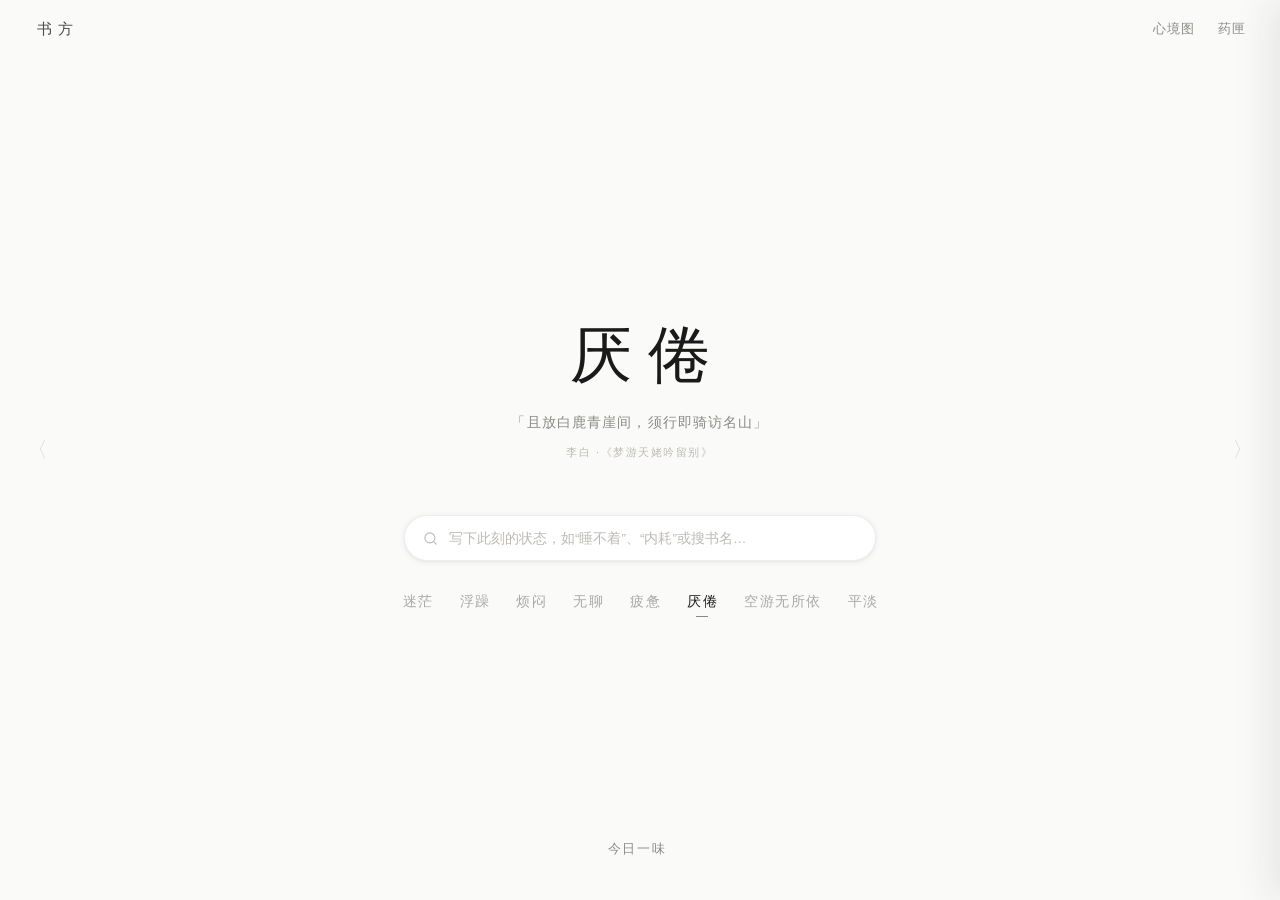
==== commit 4dbecc2f: "ui: remove mood tags from prescription detail view to reduce visual fatigue" ====
--- a/index.html
+++ b/index.html
@@ -121,8 +121,7 @@
         <header class="rx-header">
             <div class="rx-poem-epigraph hidden" id="render-poem-epigraph"></div>
             <div class="rx-meta-line">
-                <span id="render-id">001 ·</span>
-                <span id="render-tags"></span>
+                <span id="render-id">001</span>
                 <span>·</span>
                 <span id="render-read-time">约 2 分钟</span>
             </div>
--- a/styles.css
+++ b/styles.css
@@ -990,17 +990,6 @@
     font-variant-numeric: tabular-nums;
 }
 
-.rx-mood-link {
-    color: var(--text-light);
-    transition: color 0.2s ease;
-}
-
-.rx-mood-link:hover {
-    color: var(--text);
-    text-decoration: underline;
-    text-underline-offset: 4px;
-}
-
 .rx-book-title {
     font-family: var(--font-serif);
     font-size: clamp(22px, 4.2vw, 28px);
